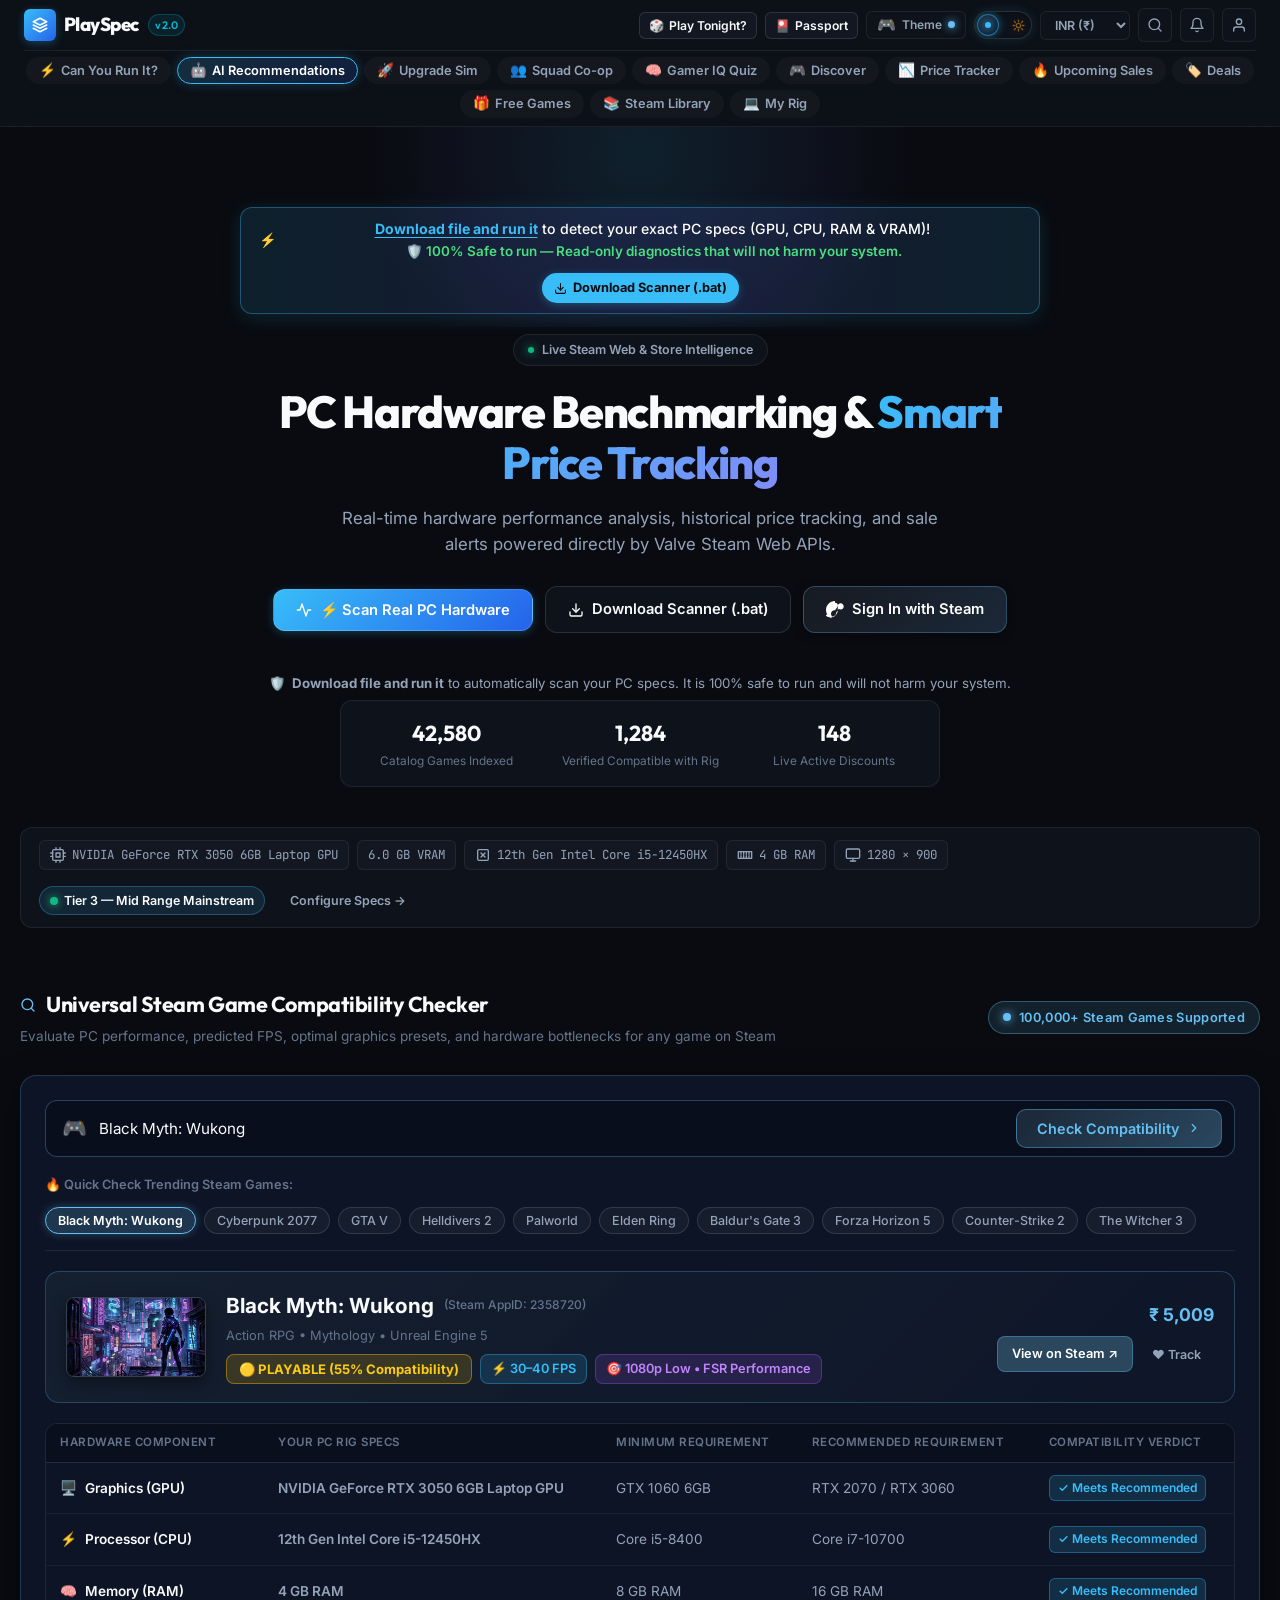
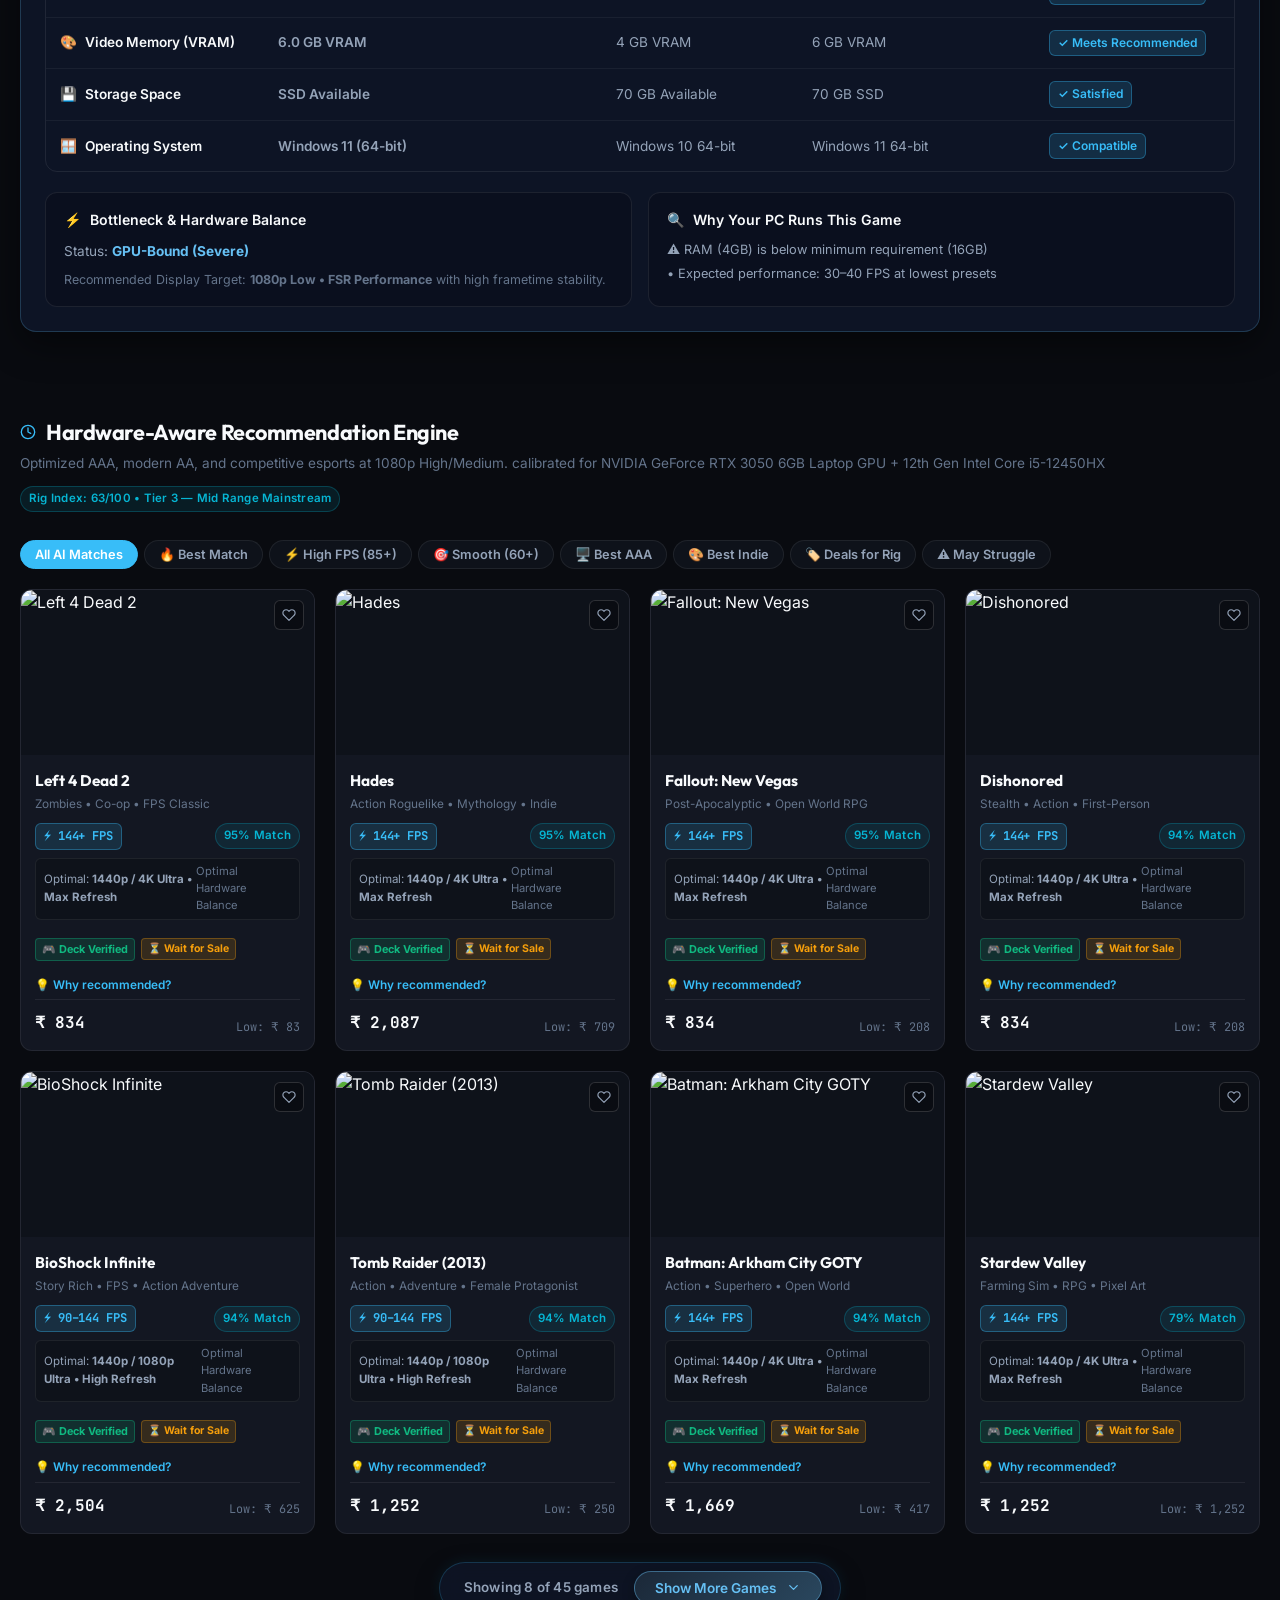
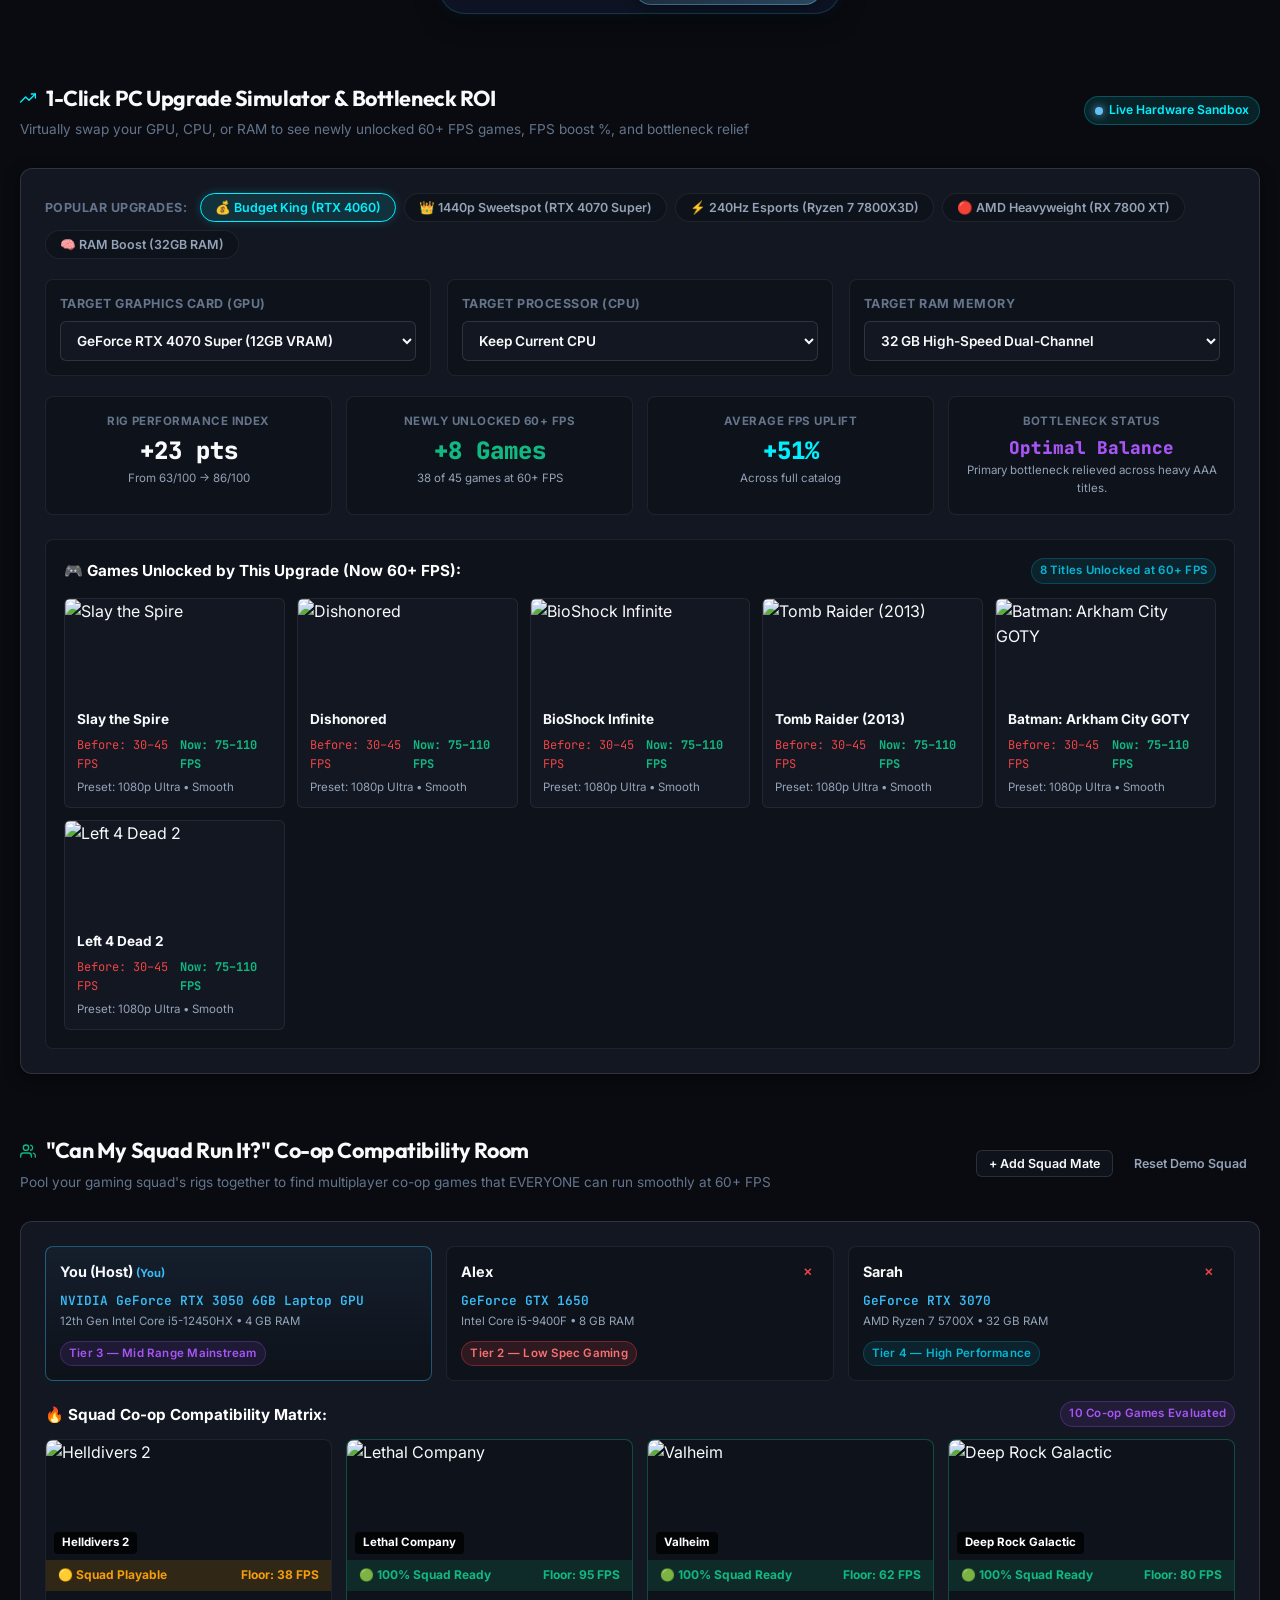
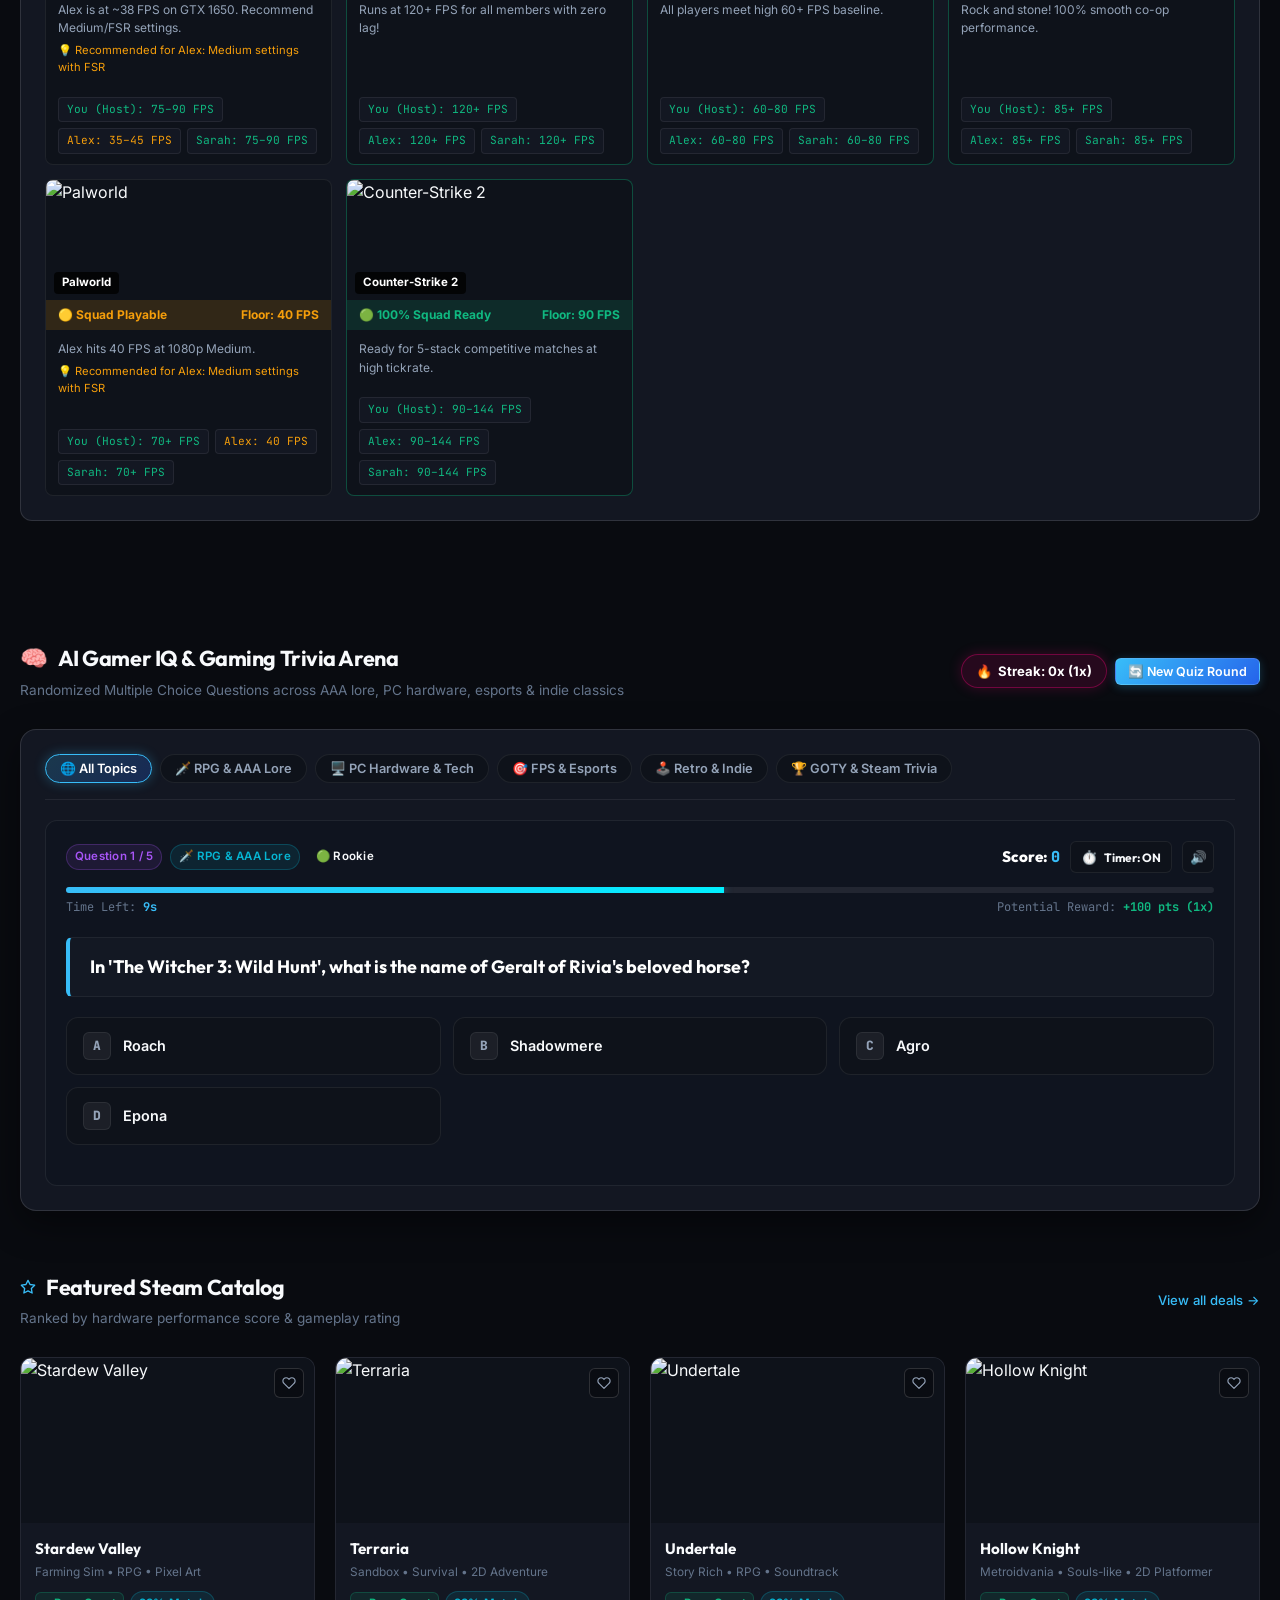
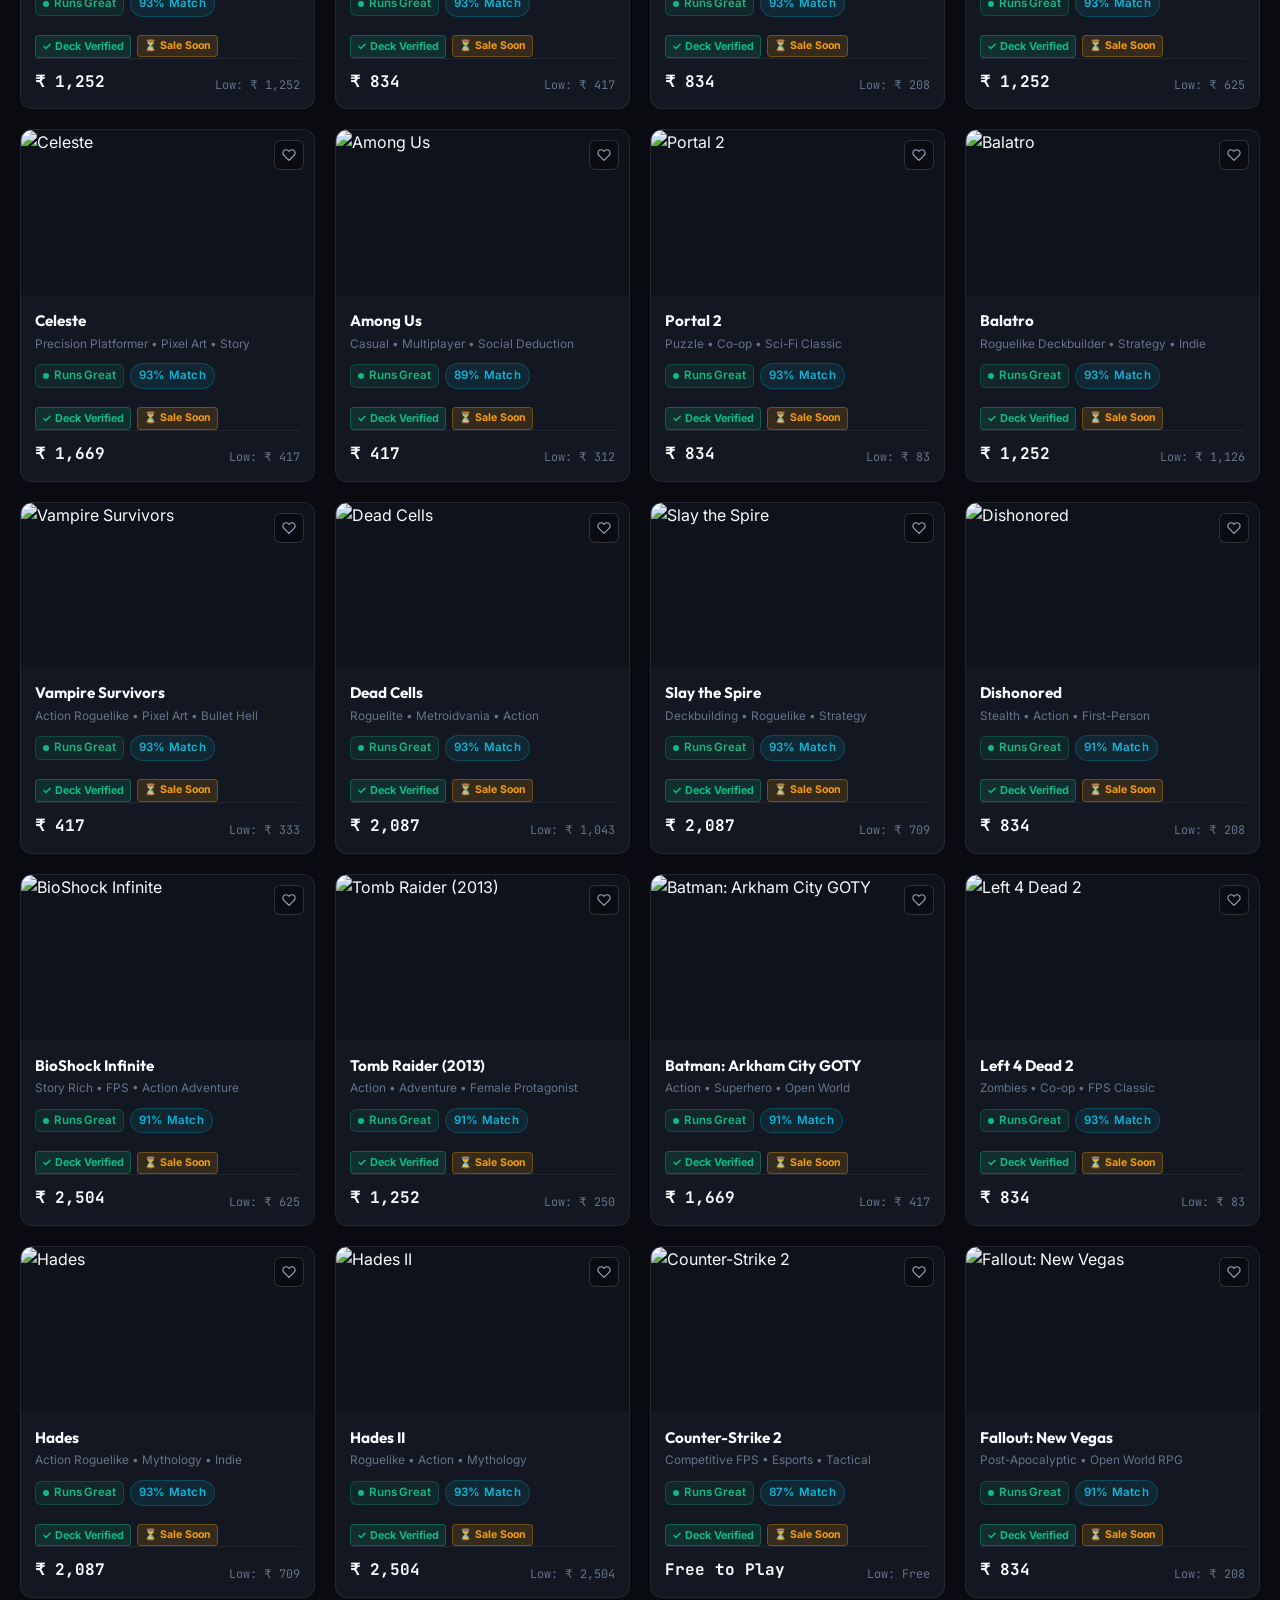
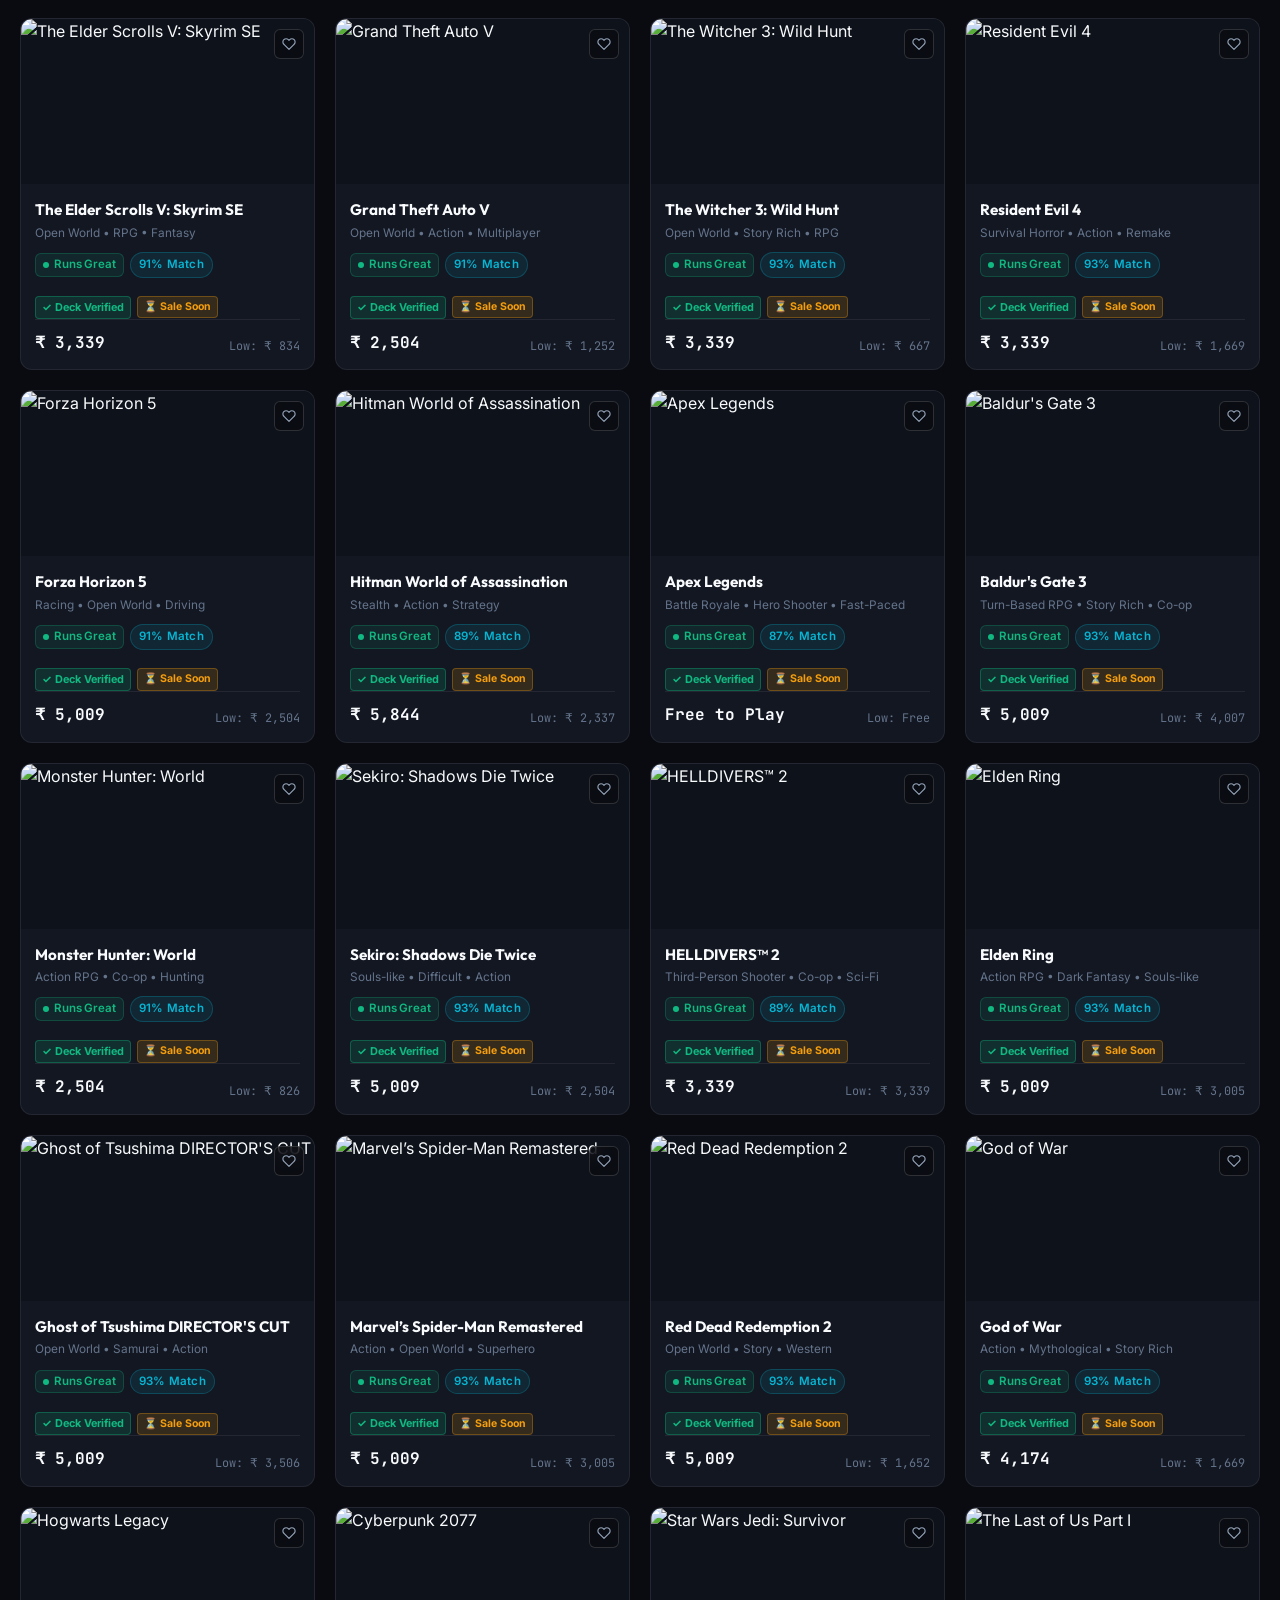
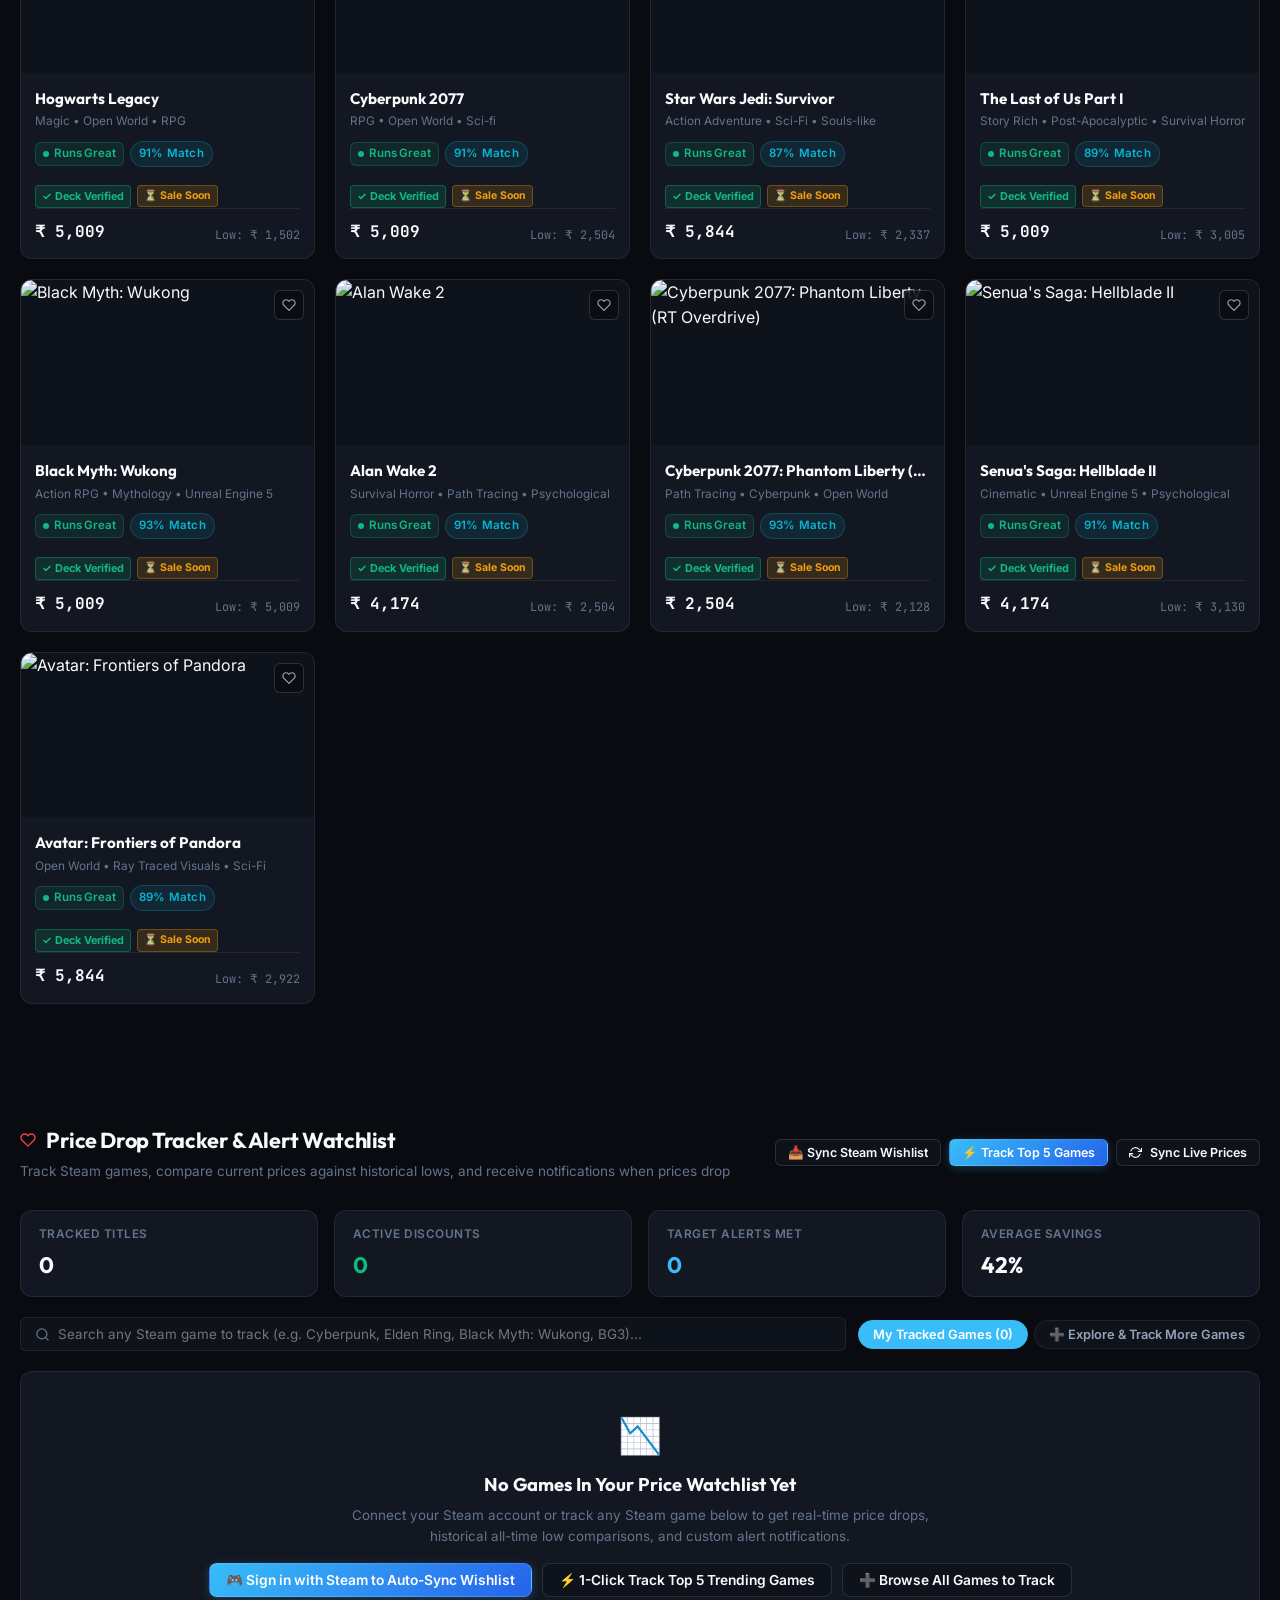
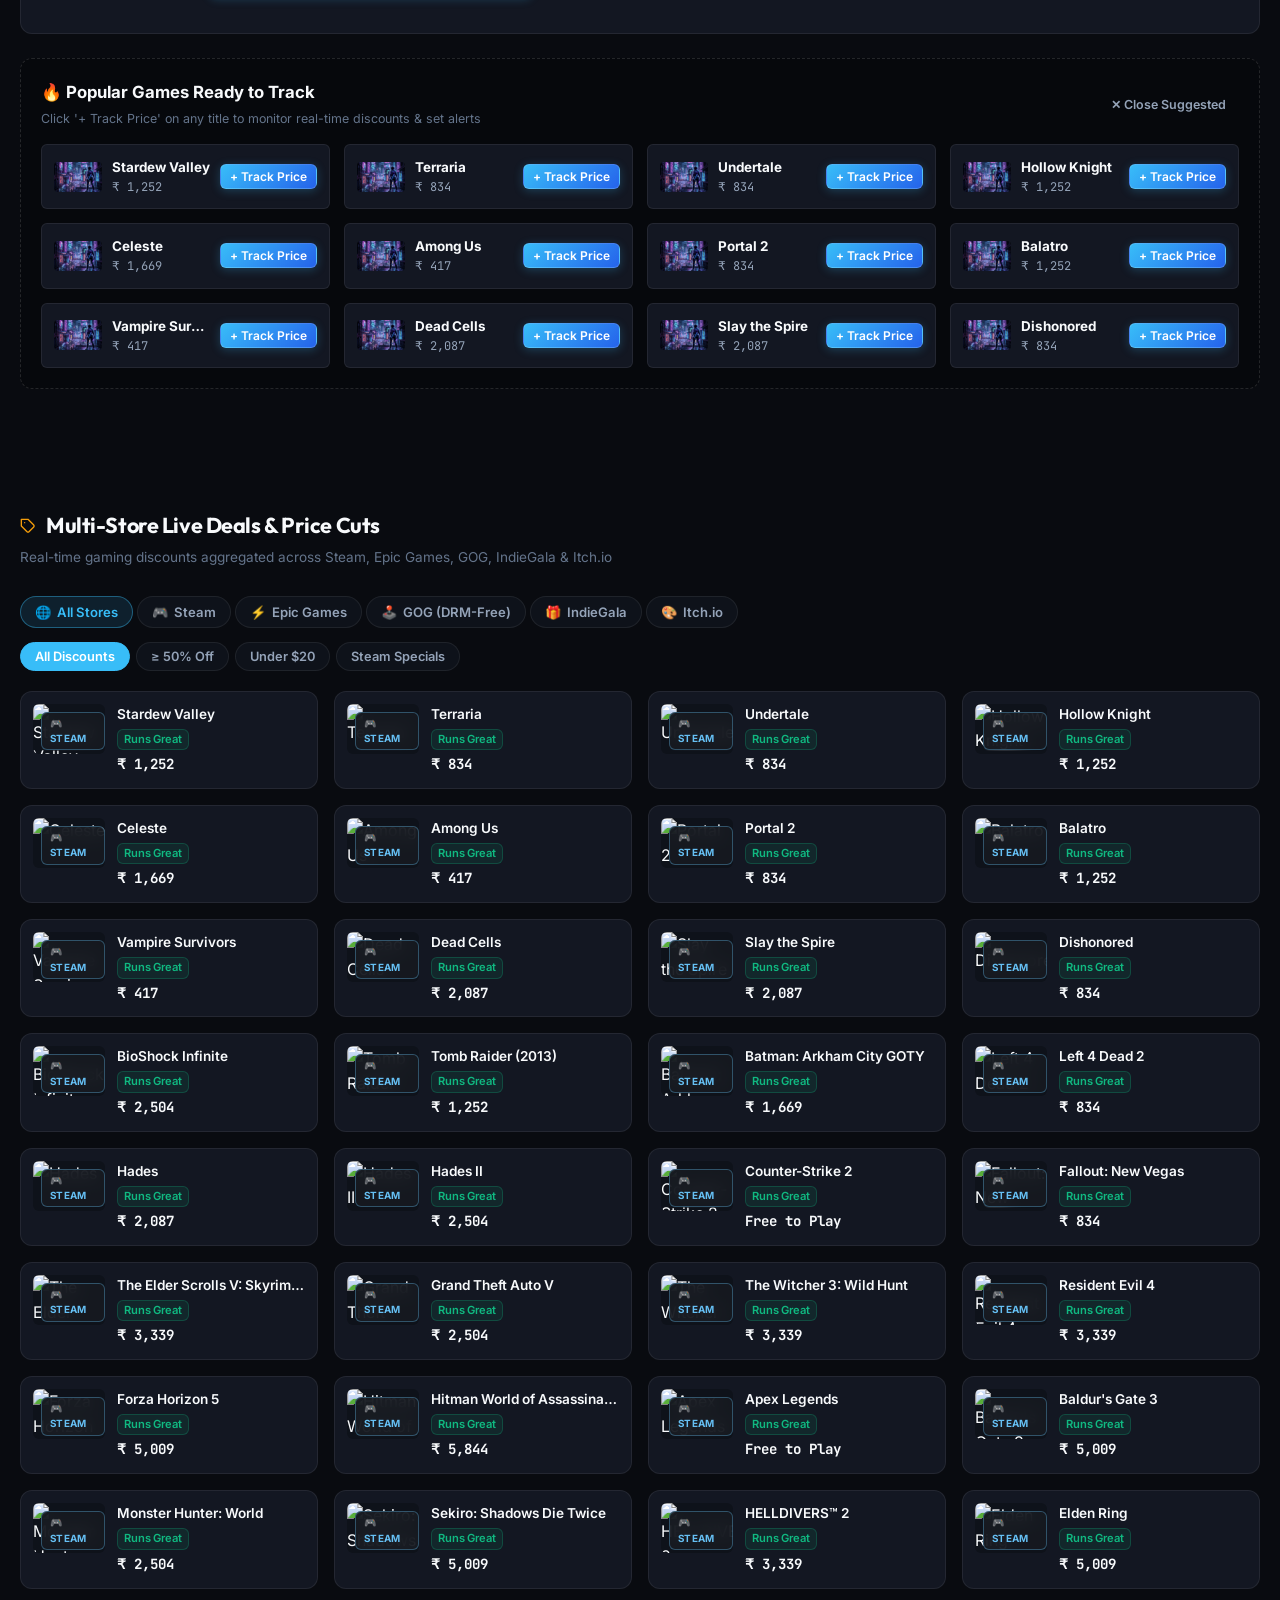
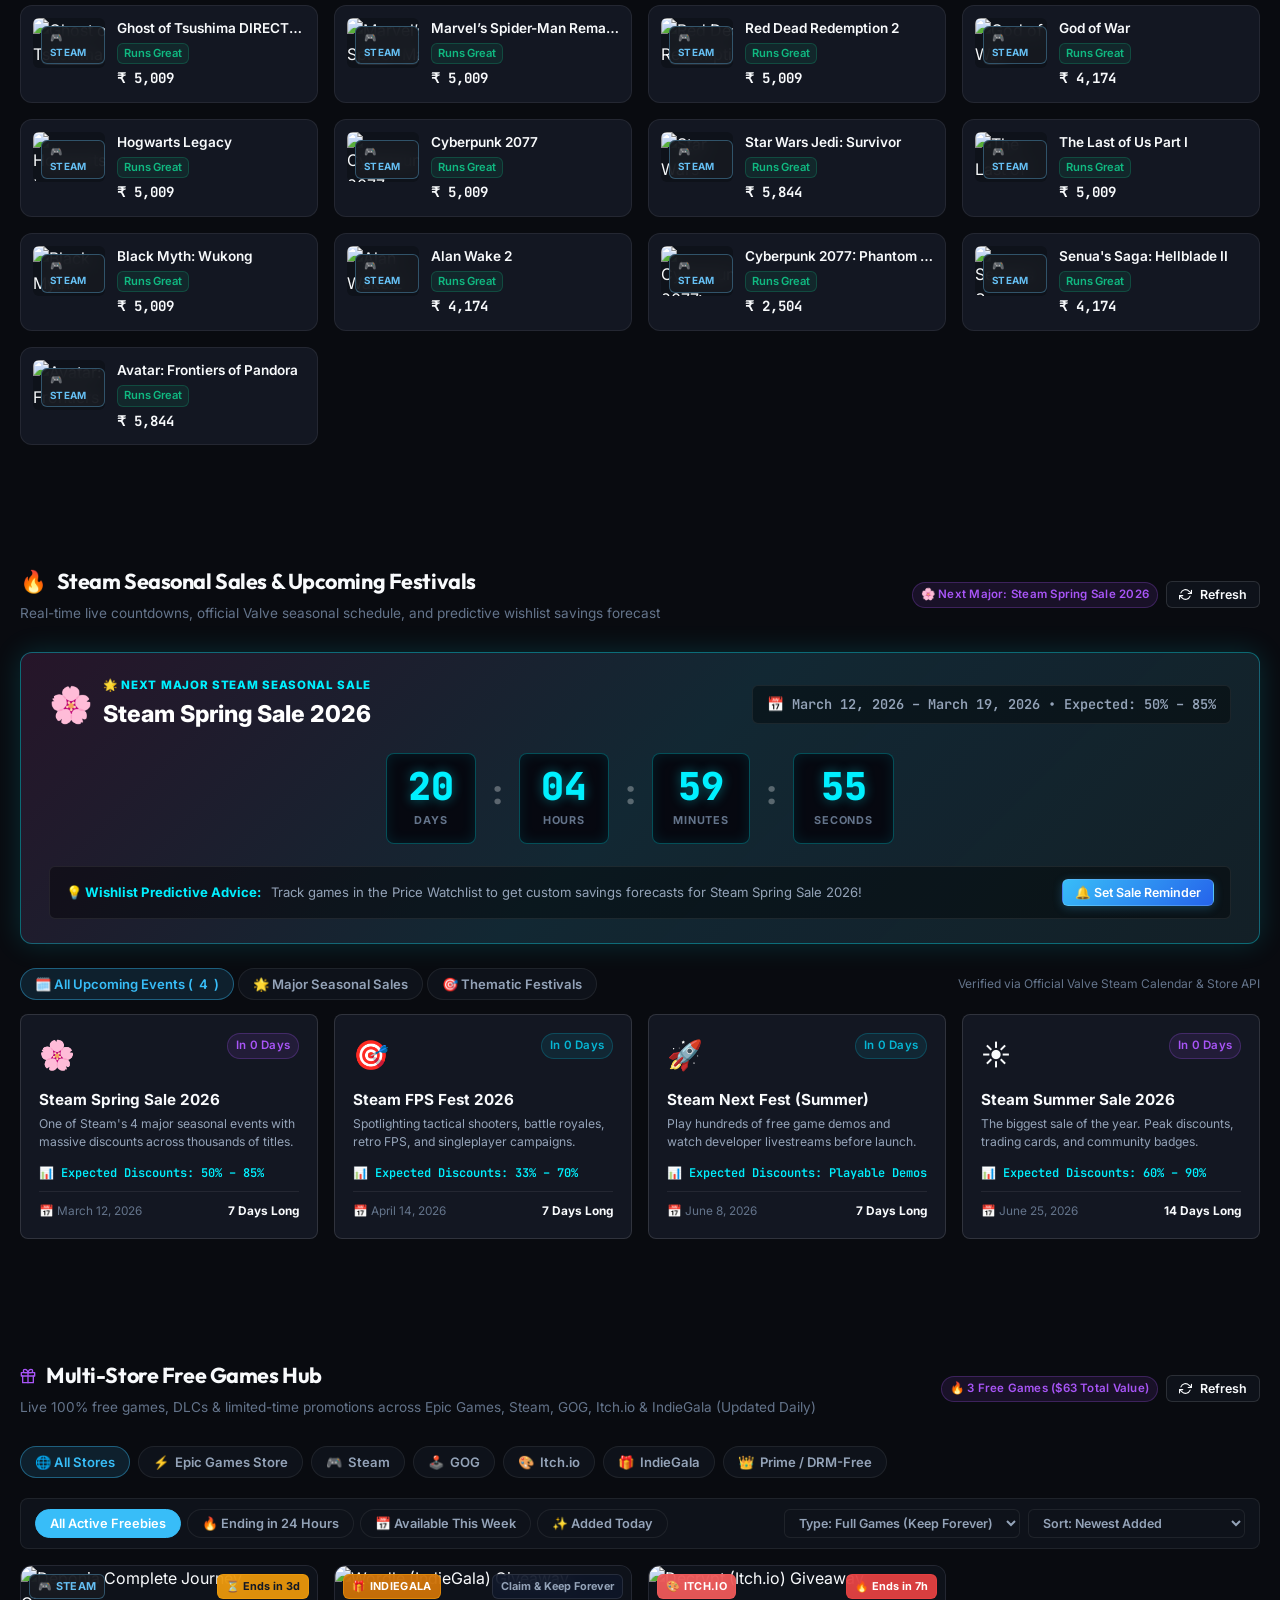
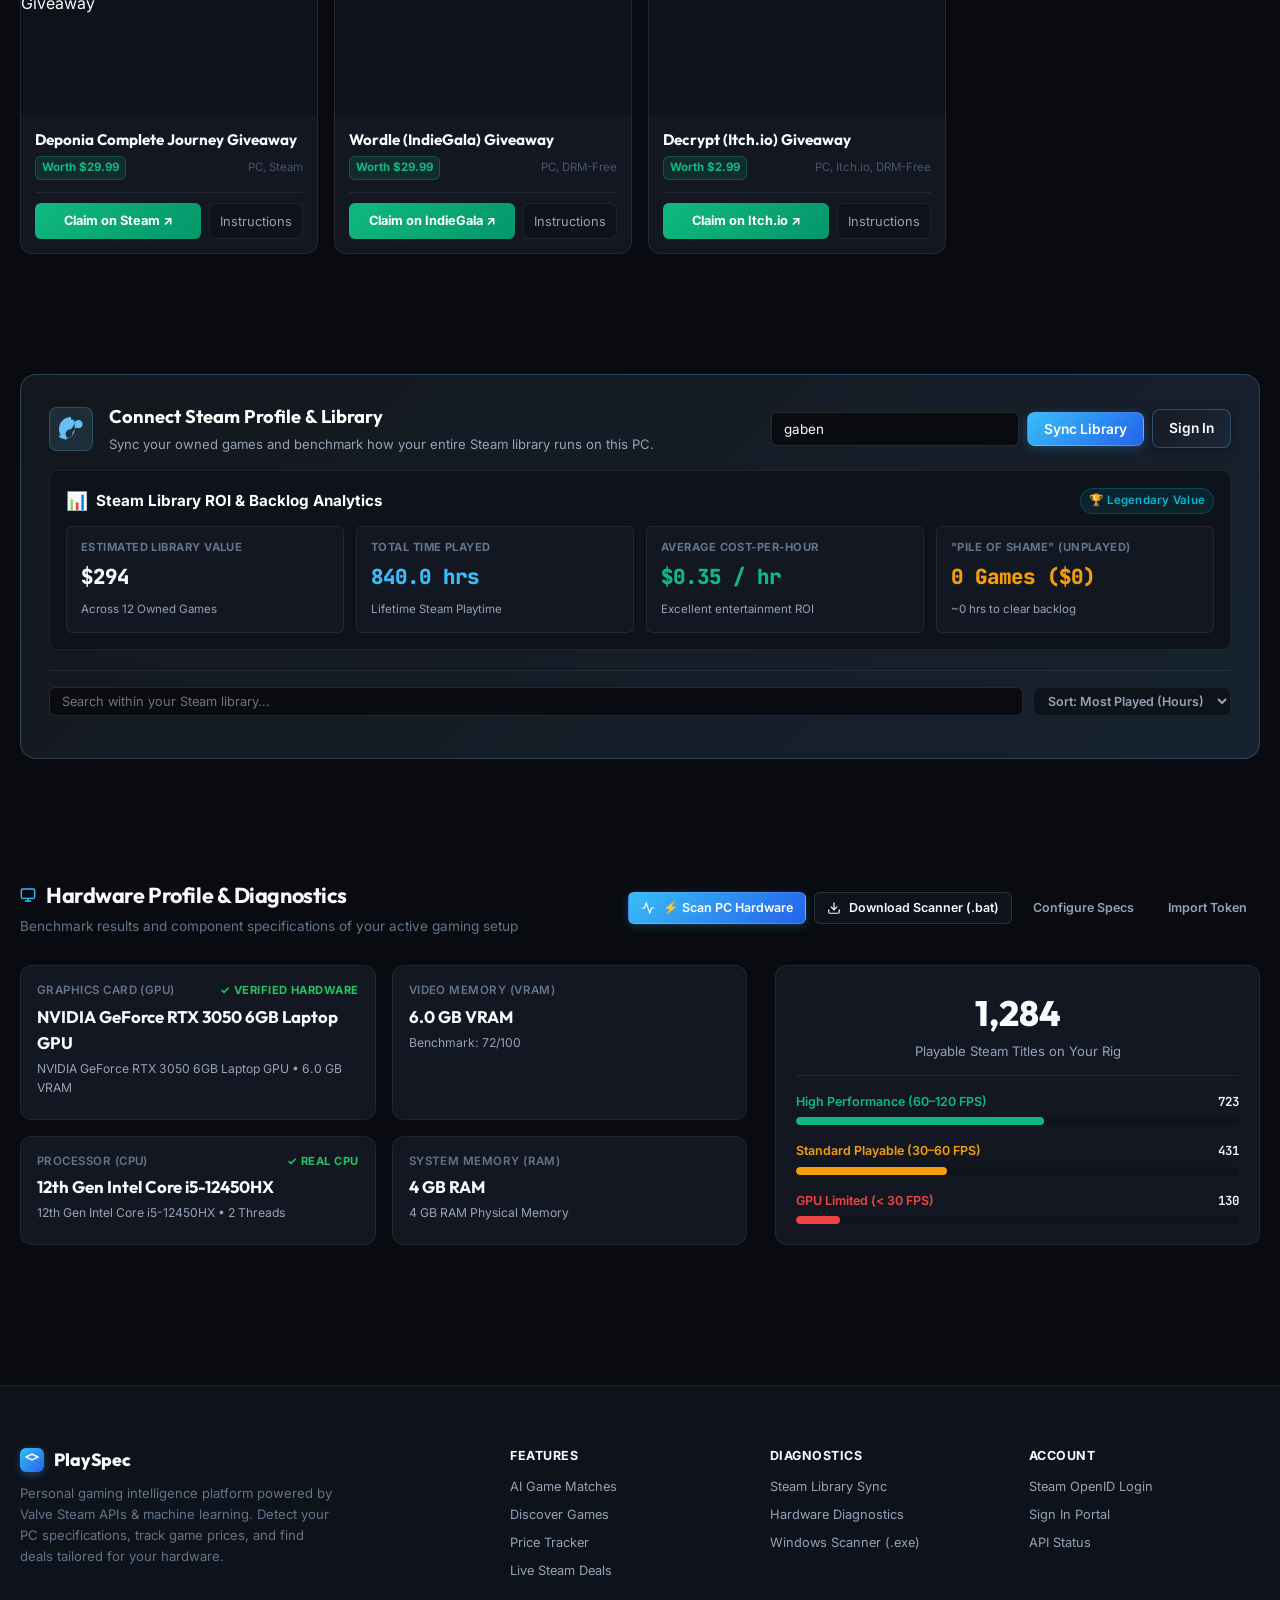
==== index.html @ c691155d "feat: Add Timer ON/OFF (Timed Challenge vs Untimed Zen Mode) toggle to AI Gaming Quiz" ====
<!DOCTYPE html>
<html lang="en">
<head>
  <meta charset="UTF-8" />
  <meta name="viewport" content="width=device-width, initial-scale=1.0" />
  <title>PlaySpec — Gaming Intelligence & Price Tracker</title>
  <meta name="description" content="PlaySpec benchmarks your PC hardware and recommends games you can run using live Steam Web APIs. Track real-time prices, historical lows, and sale alerts." />
  <link rel="stylesheet" href="styles.css" />
  <link rel="icon" href="data:image/svg+xml,<svg xmlns='http://www.w3.org/2000/svg' viewBox='0 0 100 100'><rect width='100' height='100' rx='20' fill='%2338bdf8'/><path d='M25 50h50M50 25v50' stroke='white' stroke-width='12' stroke-linecap='round'/></svg>" />
  <script>
    (function() {
      const savedTheme = localStorage.getItem('playspec_theme') || 'dark';
      document.documentElement.setAttribute('data-theme', savedTheme);

      // Instantly purge any stale 'Generic Graphics' or 'Generic Processor' cached in visitor browser
      try {
        const rawRig = localStorage.getItem('playspec_user_rig');
        if (rawRig && (rawRig.includes('Generic Graphics') || rawRig.includes('Generic Processor') || rawRig.includes('Standard Display Adapter'))) {
          localStorage.removeItem('playspec_user_rig');
        }
      } catch (e) {}
    })();
  </script>
</head>
<body>

  <!-- ═══════════════════════ NAVBAR (2-LINE SPACIOUS LAYOUT) ═══════════════════════ -->
  <nav class="navbar" id="navbar">
    <div class="navbar-inner-two-line">
      <!-- Line 1: Brand on Left • Quick Launch Action Buttons on Right -->
      <div class="navbar-top-row">
        <a href="#" class="navbar-brand">
          <div class="navbar-logo-glyph">
            <svg class="svg-icon" viewBox="0 0 24 24" fill="none" stroke="currentColor" stroke-width="2.5" stroke-linecap="round" stroke-linejoin="round">
              <polygon points="12 2 2 7 12 12 22 7 12 2"></polygon>
              <polyline points="2 17 12 22 22 17"></polyline>
              <polyline points="2 12 12 17 22 12"></polyline>
            </svg>
          </div>
          <span>PlaySpec</span>
          <span class="badge badge-cyan" style="font-size:0.68rem;padding:2px 6px;margin-left:2px">v2.0</span>
        </a>

        <div class="navbar-actions">
          <!-- Quick Play Tonight Modal Launcher -->
          <button class="btn-nav-play-tonight" onclick="openPlayTonightModal()" title="What Should I Play Tonight? Backlog Roulette & Mood Wizard">
            <span>🎲</span>
            <span>Play Tonight?</span>
          </button>

          <!-- Gamer Rig Passport Trigger -->
          <button class="btn-nav-passport" onclick="openGamerPassportModal()" title="Holographic Gamer Rig Passport (PNG Card Generator)">
            <span>🎴</span>
            <span>Passport</span>
          </button>

          <!-- Gaming Theme Studio Trigger & Dropdown -->
          <div class="gaming-theme-dropdown-wrap">
            <button class="btn-gaming-theme-trigger" id="gamingThemeTriggerBtn" onclick="toggleGamingThemeMenu(event)" title="Gaming Theme Studio (Cyberpunk, ROG Red, Razer Matrix, Synthwave)">
              <span class="gaming-theme-icon">🎮</span>
              <span style="font-size:0.75rem">Theme</span>
              <span class="gaming-theme-dot" id="gamingThemeActiveDot"></span>
            </button>

          <!-- Floating Theme Studio Dropdown -->
          <div class="gaming-theme-panel" id="gamingThemePanel">
            <div class="gaming-theme-panel-header">
              <div class="gaming-theme-panel-title">
                <span>🎮</span>
                <span>Gaming Theme Studio</span>
              </div>
              <span class="gaming-theme-panel-subtitle">Select visual aesthetic preset</span>
            </div>
            <div class="gaming-theme-grid">
              <!-- Steam Dark -->
              <button class="gaming-theme-card active" data-theme-val="dark" onclick="selectGamingTheme('dark')">
                <div class="theme-card-header">
                  <span class="theme-name">Steam Dark (Classic)</span>
                  <span class="theme-active-indicator">✓ Active</span>
                </div>
                <div class="theme-swatches">
                  <span class="swatch" style="background:#66c0f4"></span>
                  <span class="swatch" style="background:#1b2838"></span>
                  <span class="swatch" style="background:#090b10"></span>
                </div>
                <span class="theme-desc">Valve Iconic Cyan & Obsidian Navy</span>
              </button>

              <!-- Cyberpunk Neon -->
              <button class="gaming-theme-card" data-theme-val="cyberpunk" onclick="selectGamingTheme('cyberpunk')">
                <div class="theme-card-header">
                  <span class="theme-name">Cyberpunk 2077</span>
                  <span class="theme-active-indicator">✓ Active</span>
                </div>
                <div class="theme-swatches">
                  <span class="swatch" style="background:#00f0ff"></span>
                  <span class="swatch" style="background:#ff007f"></span>
                  <span class="swatch" style="background:#06070d"></span>
                </div>
                <span class="theme-desc">Electric Cyan & Neon Magenta</span>
              </button>

              <!-- ROG Crimson -->
              <button class="gaming-theme-card" data-theme-val="rog" onclick="selectGamingTheme('rog')">
                <div class="theme-card-header">
                  <span class="theme-name">ROG Crimson Red</span>
                  <span class="theme-active-indicator">✓ Active</span>
                </div>
                <div class="theme-swatches">
                  <span class="swatch" style="background:#ff1e42"></span>
                  <span class="swatch" style="background:#ff4757"></span>
                  <span class="swatch" style="background:#090a0d"></span>
                </div>
                <span class="theme-desc">Republic of Gamers Red & Carbon</span>
              </button>

              <!-- Razer Matrix -->
              <button class="gaming-theme-card" data-theme-val="matrix" onclick="selectGamingTheme('matrix')">
                <div class="theme-card-header">
                  <span class="theme-name">Matrix Emerald</span>
                  <span class="theme-active-indicator">✓ Active</span>
                </div>
                <div class="theme-swatches">
                  <span class="swatch" style="background:#00ff66"></span>
                  <span class="swatch" style="background:#10b981"></span>
                  <span class="swatch" style="background:#040805"></span>
                </div>
                <span class="theme-desc">Razer Poison Green & Matrix Dark</span>
              </button>

              <!-- Chroma Synthwave -->
              <button class="gaming-theme-card" data-theme-val="synthwave" onclick="selectGamingTheme('synthwave')">
                <div class="theme-card-header">
                  <span class="theme-name">Chroma Synthwave</span>
                  <span class="theme-active-indicator">✓ Active</span>
                </div>
                <div class="theme-swatches">
                  <span class="swatch" style="background:#c084fc"></span>
                  <span class="swatch" style="background:#ec4899"></span>
                  <span class="swatch" style="background:#0a0614"></span>
                </div>
                <span class="theme-desc">Arcade Violet & Sunset Pink</span>
              </button>

              <!-- Stealth OLED -->
              <button class="gaming-theme-card" data-theme-val="stealth" onclick="selectGamingTheme('stealth')">
                <div class="theme-card-header">
                  <span class="theme-name">Stealth OLED</span>
                  <span class="theme-active-indicator">✓ Active</span>
                </div>
                <div class="theme-swatches">
                  <span class="swatch" style="background:#38bdf8"></span>
                  <span class="swatch" style="background:#282828"></span>
                  <span class="swatch" style="background:#000000"></span>
                </div>
                <span class="theme-desc">Pitch Black & Tactical Ice Blue</span>
              </button>

              <!-- Titanium Light -->
              <button class="gaming-theme-card" data-theme-val="light" onclick="selectGamingTheme('light')">
                <div class="theme-card-header">
                  <span class="theme-name">Titanium Light</span>
                  <span class="theme-active-indicator">✓ Active</span>
                </div>
                <div class="theme-swatches">
                  <span class="swatch" style="background:#0284c7"></span>
                  <span class="swatch" style="background:#cbd5e1"></span>
                  <span class="swatch" style="background:#f0f4f9"></span>
                </div>
                <span class="theme-desc">High Contrast Platinum Daylight</span>
              </button>
            </div>
          </div>
        </div>

        <!-- Gamer Theme Toggle Switch -->
        <button class="theme-toggle-btn" id="themeToggleBtn" role="switch" aria-checked="false" aria-label="Toggle Dark / Light Theme" title="Toggle Light / Dark Gamer Theme">
          <div class="theme-toggle-track">
            <span class="theme-icon moon-icon" title="Dark Mode (Cyber Ops)">
              <svg viewBox="0 0 24 24" width="13" height="13" fill="currentColor">
                <path d="M21 12.79A9 9 0 1 1 11.21 3 7 7 0 0 0 21 12.79z"></path>
              </svg>
            </span>
            <span class="theme-icon sun-icon" title="Light Mode (Solar Matrix)">
              <svg viewBox="0 0 24 24" width="13" height="13" fill="none" stroke="currentColor" stroke-width="2.5" stroke-linecap="round" stroke-linejoin="round">
                <circle cx="12" cy="12" r="4"></circle>
                <line x1="12" y1="2" x2="12" y2="5"></line>
                <line x1="12" y1="19" x2="12" y2="22"></line>
                <line x1="4.22" y1="4.22" x2="6.34" y2="6.34"></line>
                <line x1="17.66" y1="17.66" x2="19.78" y2="19.78"></line>
                <line x1="2" y1="12" x2="5" y2="12"></line>
                <line x1="19" y1="12" x2="22" y2="12"></line>
                <line x1="4.22" y1="19.78" x2="6.34" y2="17.66"></line>
                <line x1="17.66" y1="6.34" x2="19.78" y2="4.22"></line>
              </svg>
            </span>
            <div class="theme-toggle-thumb">
              <span class="thumb-glow"></span>
            </div>
          </div>
        </button>

        <!-- Currency Selector -->
        <select class="currency-select" id="currencySelect" aria-label="Select Currency">
          <option value="USD" selected>USD ($)</option>
          <option value="EUR">EUR (€)</option>
          <option value="GBP">GBP (£)</option>
          <option value="INR">INR (₹)</option>
          <option value="JPY">JPY (¥)</option>
          <option value="CAD">CAD ($)</option>
          <option value="AUD">AUD ($)</option>
          <option value="VND">VND (₫)</option>
        </select>

        <!-- Search Trigger (Ctrl+K) -->
        <button class="nav-icon-btn" id="searchBtn" title="Search (Ctrl+K)" aria-label="Search">
          <svg class="svg-icon svg-stroke" viewBox="0 0 24 24">
            <circle cx="11" cy="11" r="8"></circle>
            <line x1="21" y1="21" x2="16.65" y2="16.65"></line>
          </svg>
        </button>

        <!-- Notification Bell -->
        <div style="position:relative">
          <button class="nav-icon-btn" id="notifBtn" onclick="toggleNotificationsDropdown(event)" aria-label="Notifications" title="Notifications">
            <svg class="svg-icon svg-stroke" viewBox="0 0 24 24">
              <path d="M18 8A6 6 0 0 0 6 8c0 7-3 9-3 9h18s-3-2-3-9"></path>
              <path d="M13.73 21a2 2 0 0 1-3.46 0"></path>
            </svg>
            <span class="notif-badge" id="notifBadge" style="display:none">0</span>
          </button>
          
          <!-- Notifications Dropdown -->
          <div class="notifications-dropdown" id="notifDropdown">
            <div class="notifications-header">
              <span>🔔 Notifications</span>
              <button class="btn btn-ghost btn-sm" onclick="markAllNotificationsRead()">Mark all read</button>
            </div>
            <div id="notificationsContainer">
              <div class="notification-item">
                <div>
                  <div class="notification-text">Steam Store live price tracking active</div>
                  <div class="notification-time">Just now</div>
                </div>
              </div>
            </div>
          </div>
        </div>

        <!-- Steam / User Profile -->
        <div style="position:relative">
          <div class="nav-avatar" id="profileBtn" onclick="toggleProfileDropdown(event)" role="button" tabindex="0" title="Account">
            <svg class="svg-icon svg-stroke" viewBox="0 0 24 24" style="width:16px;height:16px">
              <path d="M20 21v-2a4 4 0 0 0-4-4H8a4 4 0 0 0-4 4v2"></path>
              <circle cx="12" cy="7" r="4"></circle>
            </svg>
          </div>
          <div class="profile-dropdown" id="profileDropdown">
            <div id="profileDropdownGuest">
              <a href="/login.html" class="profile-dropdown-item">
                <svg class="svg-icon" viewBox="0 0 24 24" style="width:14px;height:14px"><path d="M15 3h4a2 2 0 0 1 2 2v14a2 2 0 0 1-2 2h-4M10 17l5-5-5-5M15 12H3" fill="none" stroke="currentColor" stroke-width="2"/></svg>
                Sign In / Register
              </a>
              <div class="profile-dropdown-item" onclick="window.location.href='/api/auth/steam/login'">
                <svg class="svg-icon" viewBox="0 0 512 512" style="width:14px;height:14px" fill="currentColor">
                  <path d="M255.9 0C114.6 0 0 114.6 0 256c0 102.7 60 191.1 147 232.8l20-56.1c-15.7-18.4-25.2-42-25.2-67.7 0-56.8 46.1-102.9 102.9-102.9 4.3 0 8.5 .3 12.6 .8l71.4-102.4c0-2.3-.2-4.5-.2-6.8 0-48.4 39.2-87.6 87.6-87.6 48.4 0 87.6 39.2 87.6 87.6c-20 0-38.3-6.7-52.9-18l-72.2 103.5c.3 3.6 .4 7.2 .4 10.9 0 56.8-46.1 102.9-102.9 102.9-46.7 0-86-31.2-99.3-73.6l-111 31.9c37 42.1 91 68.6 150.8 68.6 113.3 0 205.1-91.8 205.1-205.1S369.2 51 255.9 51V0z"/>
                </svg>
                Steam Sign In
              </div>
            </div>
            <div id="profileDropdownUser" style="display:none">
              <div style="padding:8px 10px;font-size:0.78rem;font-weight:700;color:var(--text-primary);border-bottom:1px solid var(--border-subtle);margin-bottom:4px" id="profileDropdownUsername">
                Gamer
              </div>
              <div class="profile-dropdown-item" onclick="openHistoryModal()">
                <svg class="svg-icon" viewBox="0 0 24 24" style="width:14px;height:14px" fill="none" stroke="currentColor" stroke-width="2"><polygon points="6 3 20 12 6 21 6 3"></polygon></svg>
                My Gaming History
              </div>
              <div class="profile-dropdown-item" onclick="logoutUser()">
                <svg class="svg-icon" viewBox="0 0 24 24" style="width:14px;height:14px" fill="none" stroke="currentColor" stroke-width="2"><path d="M9 21H5a2 2 0 0 1-2-2V5a2 2 0 0 1 2-2h4M16 17l5-5-5-5M21 12H9"/></svg>
                Sign Out
              </div>
            </div>
            <div class="profile-dropdown-divider"></div>
            <div class="profile-dropdown-item" onclick="document.getElementById('pc-profile').scrollIntoView({behavior:'smooth'})">Hardware Profile</div>
          </div>
        </div>
      </div>
    </div>

    <!-- Line 2: Centered, Spacious Navigation Links Bar -->
    <div class="navbar-bottom-row">
      <ul class="navbar-nav-centered">
        <li><a href="#steam-compatibility" class="nav-link" data-nav="steam-compatibility"><span class="nav-item-icon">⚡</span> Can You Run It?</a></li>
        <li><a href="#ml-recommendations" class="nav-link active" data-nav="ml-recommendations"><span class="nav-item-icon">🤖</span> AI Recommendations</a></li>
        <li><a href="#upgrade-simulator" class="nav-link" data-nav="upgrade-simulator"><span class="nav-item-icon">🚀</span> Upgrade Sim</a></li>
        <li><a href="#squad-room" class="nav-link" data-nav="squad-room"><span class="nav-item-icon">👥</span> Squad Co-op</a></li>
        <li><a href="#gamer-quiz" class="nav-link" data-nav="gamer-quiz"><span class="nav-item-icon">🧠</span> Gamer IQ Quiz</a></li>
        <li><a href="#dashboard" class="nav-link" data-nav="dashboard"><span class="nav-item-icon">🎮</span> Discover</a></li>
        <li><a href="#price-tracker" class="nav-link" data-nav="price-tracker"><span class="nav-item-icon">📉</span> Price Tracker</a></li>
        <li><a href="#upcoming-sales" class="nav-link" data-nav="upcoming-sales"><span class="nav-item-icon">🔥</span> Upcoming Sales</a></li>
        <li><a href="#deals" class="nav-link" data-nav="deals"><span class="nav-item-icon">🏷️</span> Deals</a></li>
        <li><a href="#free-games" class="nav-link" data-nav="free-games"><span class="nav-item-icon">🎁</span> Free Games</a></li>
        <li><a href="#steam-section" class="nav-link" data-nav="steam-section"><span class="nav-item-icon">📚</span> Steam Library</a></li>
        <li><a href="#pc-profile" class="nav-link" data-nav="pc-profile"><span class="nav-item-icon">💻</span> My Rig</a></li>
      </ul>
    </div>
  </div>
</nav>

  <!-- ═══════════════════════ SEARCH OVERLAY ═══════════════════════ -->
  <div class="search-overlay" id="searchOverlay">
    <div class="search-container">
      <div class="search-input-wrapper">
        <svg class="svg-icon svg-stroke" viewBox="0 0 24 24" style="color:var(--text-muted)">
          <circle cx="11" cy="11" r="8"></circle>
          <line x1="21" y1="21" x2="16.65" y2="16.65"></line>
        </svg>
        <input type="text" class="search-input" id="searchInput" placeholder="Search games by title, Steam AppID, or tag..." autocomplete="off" />
        <span style="font-size:0.7rem;color:var(--text-dim);border:1px solid var(--border-subtle);padding:2px 6px;border-radius:4px;font-family:var(--font-mono)">ESC</span>
      </div>
      <div class="search-results" id="searchResults"></div>
    </div>
  </div>

  <!-- ═══════════════════════ HERO SECTION ═══════════════════════ -->
  <section class="hero" id="hero">
    <div class="hero-glow"></div>
    <div class="container">
      <div class="hero-content">
        <!-- Top Notice Banner -->
        <div class="scanner-top-banner">
          <span class="banner-text">
            <span>⚡</span>
            <span><strong>Download file and run it</strong> to detect your exact PC specs (GPU, CPU, RAM & VRAM)! <span style="display:inline-flex;align-items:center;gap:4px;color:#4ade80;font-weight:600;font-size:0.84rem;margin-left:4px">🛡️ 100% Safe to run — Read-only diagnostics that will not harm your system.</span></span>
          </span>
          <a href="downloads/PlaySpec-QuickScan.bat" download class="btn-banner-download">
            <svg class="svg-icon svg-stroke" viewBox="0 0 24 24" style="width:13px;height:13px"><path d="M21 15v4a2 2 0 0 1-2 2H5a2 2 0 0 1-2-2v-4"></path><polyline points="7 10 12 15 17 10"></polyline><line x1="12" y1="15" x2="12" y2="3"></line></svg>
            Download Scanner (.bat)
          </a>
        </div>

        <div class="hero-tag">
          <span class="hero-tag-ping"></span>
          <span>Live Steam Web & Store Intelligence</span>
        </div>

        <h1 class="hero-title">
          PC Hardware Benchmarking & <span>Smart Price Tracking</span>
        </h1>
        
        <p class="hero-subtitle">
          Real-time hardware performance analysis, historical price tracking, and sale alerts powered directly by Valve Steam Web APIs.
        </p>

        <div class="hero-actions">
          <button class="btn btn-primary btn-lg" onclick="runRealHardwareScan()">
            <svg class="svg-icon svg-stroke" viewBox="0 0 24 24">
              <path d="M22 12h-4l-3 9L9 3l-3 9H2"></path>
            </svg>
            ⚡ Scan Real PC Hardware
          </button>
          
          <a href="downloads/PlaySpec-QuickScan.bat" download class="btn btn-secondary btn-lg" title="1-Click Safe System Scanner">
            <svg class="svg-icon svg-stroke" viewBox="0 0 24 24">
              <path d="M21 15v4a2 2 0 0 1-2 2H5a2 2 0 0 1-2-2v-4"></path>
              <polyline points="7 10 12 15 17 10"></polyline>
              <line x1="12" y1="15" x2="12" y2="3"></line>
            </svg>
            Download Scanner (.bat)
          </a>

          <a href="/api/auth/steam/login" class="btn btn-steam btn-lg">
            <svg class="svg-icon" viewBox="0 0 512 512" fill="currentColor" style="width:18px;height:18px">
              <path d="M255.9 0C114.6 0 0 114.6 0 256c0 102.7 60 191.1 147 232.8l20-56.1c-15.7-18.4-25.2-42-25.2-67.7 0-56.8 46.1-102.9 102.9-102.9 4.3 0 8.5 .3 12.6 .8l71.4-102.4c0-2.3-.2-4.5-.2-6.8 0-48.4 39.2-87.6 87.6-87.6 48.4 0 87.6 39.2 87.6 87.6s-39.2 87.6-87.6 87.6c-20 0-38.3-6.7-52.9-18l-72.2 103.5c.3 3.6 .4 7.2 .4 10.9 0 56.8-46.1 102.9-102.9 102.9-46.7 0-86-31.2-99.3-73.6l-111 31.9c37 42.1 91 68.6 150.8 68.6 113.3 0 205.1-91.8 205.1-205.1S369.2 51 255.9 51V0z"/>
            </svg>
            Sign In with Steam
          </a>
        </div>

        <div style="margin-top:10px;margin-bottom:6px;font-size:0.83rem;color:var(--text-secondary);display:flex;align-items:center;justify-content:center;gap:6px;flex-wrap:wrap;text-align:center">
          <span style="color:#4ade80">🛡️</span>
          <span><strong>Download file and run it</strong> to automatically scan your PC specs. It is 100% safe to run and will not harm your system.</span>
        </div>

        <div class="hero-stats">
          <div class="hero-stat-item">
            <div class="hero-stat-value" data-count="42580">0</div>
            <div class="hero-stat-label">Catalog Games Indexed</div>
          </div>
          <div class="hero-stat-item">
            <div class="hero-stat-value" id="heroCompatCount" data-count="1284">0</div>
            <div class="hero-stat-label">Verified Compatible with Rig</div>
          </div>
          <div class="hero-stat-item">
            <div class="hero-stat-value" data-count="148">0</div>
            <div class="hero-stat-label">Live Active Discounts</div>
          </div>
        </div>
      </div>
    </div>
  </section>

  <!-- ═══════════════════════ MAIN CONTENT ═══════════════════════ -->
  <main>

    <!-- ── Active Rig Hardware Specs Bar ── -->
    <section class="section" style="padding-top:0" id="dashboard">
      <div class="container">
        <div class="pc-specs-bar">
          <div class="pc-specs-list" id="headerSpecsList">
            <div class="pc-spec-chip">GPU: Detecting...</div>
            <div class="pc-spec-chip">VRAM: Detecting...</div>
            <div class="pc-spec-chip">CPU: Detecting...</div>
            <div class="pc-spec-chip">RAM: Detecting...</div>
            <div class="pc-spec-chip">Display: 1920 × 1080</div>
          </div>
          <div class="pc-status">
            <div class="pc-status-badge" id="headerTierBadge">
              <span class="pulse"></span>
              <span id="headerTierLabel">Detecting Rig Tier...</span>
            </div>
            <button class="btn btn-sm btn-ghost" onclick="openEditRigModal()">Configure Specs →</button>
          </div>
        </div>
      </div>
    </section>

    <!-- ── UNIVERSAL STEAM COMPATIBILITY CHECKER (CAN YOU RUN IT?) ── -->
    <section class="section steam-compat-section" id="steam-compatibility">
      <div class="container">
        <div class="section-header">
          <div class="section-title-wrap">
            <h2 class="section-title">
              <svg class="svg-icon svg-stroke" viewBox="0 0 24 24" style="color:#66c0f4">
                <circle cx="11" cy="11" r="8"></circle>
                <line x1="21" y1="21" x2="16.65" y2="16.65"></line>
              </svg>
              Universal Steam Game Compatibility Checker
            </h2>
            <span class="section-subtitle">Evaluate PC performance, predicted FPS, optimal graphics presets, and hardware bottlenecks for any game on Steam</span>
          </div>
          <div class="steam-compat-badge-pill">
            <span class="pulse-cyan"></span>
            <span>100,000+ Steam Games Supported</span>
          </div>
        </div>

        <div class="steam-compat-card">
          <!-- Search & Input Box -->
          <div class="steam-compat-search-wrap">
            <div class="steam-compat-input-box">
              <span class="steam-compat-input-icon">🎮</span>
              <input 
                type="text" 
                id="steamCompatSearchInput" 
                class="steam-compat-input" 
                placeholder="Search any game on Steam (e.g. Black Myth: Wukong, Cyberpunk 2077, GTA V, or paste Steam URL / AppID)..." 
                autocomplete="off"
              />
              <button class="btn btn-steam-check" id="steamCompatSearchBtn" onclick="triggerSteamCompatCheck()">
                <span>Check Compatibility</span>
                <svg class="svg-icon svg-stroke" viewBox="0 0 24 24" style="width:14px;height:14px"><polyline points="9 18 15 12 9 6"></polyline></svg>
              </button>
            </div>
            <!-- Live Typeahead Suggestions Dropdown -->
            <div class="steam-compat-suggestions" id="steamCompatSuggestions" style="display:none"></div>
          </div>

          <!-- Quick Check Trending Games Chips -->
          <div class="steam-compat-trending-wrap">
            <span class="trending-label">🔥 Quick Check Trending Steam Games:</span>
            <div class="trending-chips-row" id="steamTrendingChips">
              <button class="btn-trending-chip active" onclick="checkSteamGameByAppId(2358720, 'Black Myth: Wukong')">Black Myth: Wukong</button>
              <button class="btn-trending-chip" onclick="checkSteamGameByAppId(1091500, 'Cyberpunk 2077')">Cyberpunk 2077</button>
              <button class="btn-trending-chip" onclick="checkSteamGameByAppId(271590, 'Grand Theft Auto V')">GTA V</button>
              <button class="btn-trending-chip" onclick="checkSteamGameByAppId(553850, 'HELLDIVERS™ 2')">Helldivers 2</button>
              <button class="btn-trending-chip" onclick="checkSteamGameByAppId(1623730, 'Palworld')">Palworld</button>
              <button class="btn-trending-chip" onclick="checkSteamGameByAppId(1245620, 'ELDEN RING')">Elden Ring</button>
              <button class="btn-trending-chip" onclick="checkSteamGameByAppId(1086940, 'Baldur\'s Gate 3')">Baldur's Gate 3</button>
              <button class="btn-trending-chip" onclick="checkSteamGameByAppId(1551360, 'Forza Horizon 5')">Forza Horizon 5</button>
              <button class="btn-trending-chip" onclick="checkSteamGameByAppId(730, 'Counter-Strike 2')">Counter-Strike 2</button>
              <button class="btn-trending-chip" onclick="checkSteamGameByAppId(292030, 'The Witcher 3')">The Witcher 3</button>
            </div>
          </div>

          <!-- Live Result Container -->
          <div class="steam-compat-result-card" id="steamCompatResultCard">
            <!-- Populated dynamically by JS -->
          </div>
        </div>
      </div>
    </section>

    <!-- ── AI / ML SPEC-BASED GAME RECOMMENDATIONS ── -->
    <section class="section" style="padding-top:0" id="ml-recommendations">
      <div class="container">
        <div class="section-header">
          <div class="section-title-wrap">
            <h2 class="section-title">
              <svg class="svg-icon svg-stroke" viewBox="0 0 24 24" style="color:var(--brand-blue)">
                <path d="M12 2a10 10 0 0 1 10 10c0 5.52-4.48 10-10 10S2 17.52 2 12 6.48 2 12 2z"></path>
                <path d="M12 6v6l4 2"></path>
              </svg>
              Hardware-Aware Recommendation Engine
            </h2>
            <span class="section-subtitle" id="mlRigSubtitle">Predicted FPS, optimal graphics presets, and hardware compatibility tailored for your PC</span>
          </div>
          <div style="display:flex;align-items:center;gap:10px;flex-wrap:wrap">
            <span class="badge badge-purple" id="mlPersonalizedBadge" style="display:none" onclick="openHistoryModal()">🔥 Personalized for you</span>
            <span class="badge badge-cyan" id="mlTierBadge">Rig Index: Calculating...</span>
          </div>
        </div>

        <div class="tab-filters" id="mlFilterTabs">
          <button class="tab-filter active" data-ml-filter="all">All AI Matches</button>
          <button class="tab-filter" data-ml-filter="best">🔥 Best Match</button>
          <button class="tab-filter" data-ml-filter="maxout">⚡ High FPS (85+)</button>
          <button class="tab-filter" data-ml-filter="smooth">🎯 Smooth (60+)</button>
          <button class="tab-filter" data-ml-filter="aaa">🖥️ Best AAA</button>
          <button class="tab-filter" data-ml-filter="indie">🎨 Best Indie</button>
          <button class="tab-filter" data-ml-filter="history" id="mlHistoryFilterTab" style="display:none">🎮 History Matches</button>
          <button class="tab-filter" data-ml-filter="deals">🏷️ Deals for Rig</button>
          <button class="tab-filter" data-ml-filter="struggle" id="mlStruggleTab">⚠️ May Struggle</button>
        </div>

        <div class="games-row" id="mlRecommendationsRow">
          <!-- Populated by ML Engine -->
        </div>

        <div id="mlRecommendationsPagination" class="ml-pagination-container" style="display:none">
          <div class="ml-pagination-inner">
            <span class="ml-pagination-count" id="mlPaginationCount">Showing 8 of 45 games</span>
            <button class="btn btn-steam-load-more" id="mlLoadMoreBtn" onclick="loadMoreMLRecommendations()">
              <span>Show More Games</span>
              <svg class="svg-icon svg-stroke" viewBox="0 0 24 24" style="width:15px;height:15px;margin-left:4px"><polyline points="6 9 12 15 18 9"></polyline></svg>
            </button>
          </div>
        </div>
      </div>
    </section>

    <!-- ── 1-CLICK PC UPGRADE SIMULATOR & BOTTLENECK ROI ── -->
    <section class="section" id="upgrade-simulator" style="padding-top:0">
      <div class="container">
        <div class="section-header">
          <div class="section-title-wrap">
            <h2 class="section-title">
              <svg class="svg-icon svg-stroke" viewBox="0 0 24 24" style="color:#00f0ff">
                <polyline points="23 6 13.5 15.5 8.5 10.5 1 18"></polyline>
                <polyline points="17 6 23 6 23 12"></polyline>
              </svg>
              1-Click PC Upgrade Simulator & Bottleneck ROI
            </h2>
            <span class="section-subtitle">Virtually swap your GPU, CPU, or RAM to see newly unlocked 60+ FPS games, FPS boost %, and bottleneck relief</span>
          </div>
          <div class="badge-upgrade-sim-pill">
            <span class="pulse-cyan"></span>
            <span>Live Hardware Sandbox</span>
          </div>
        </div>

        <div class="upgrade-sim-card">
          <!-- Preset Chips -->
          <div class="sim-preset-chips">
            <span style="font-size:0.78rem;font-weight:700;color:var(--text-muted);text-transform:uppercase;letter-spacing:0.04em;margin-right:4px">Popular Upgrades:</span>
            <button class="btn-sim-preset active" onclick="applySimPreset('rtx4060')">💰 Budget King (RTX 4060)</button>
            <button class="btn-sim-preset" onclick="applySimPreset('rtx4070')">👑 1440p Sweetspot (RTX 4070 Super)</button>
            <button class="btn-sim-preset" onclick="applySimPreset('ryzen7800x3d')">⚡ 240Hz Esports (Ryzen 7 7800X3D)</button>
            <button class="btn-sim-preset" onclick="applySimPreset('rx7800xt')">🔴 AMD Heavyweight (RX 7800 XT)</button>
            <button class="btn-sim-preset" onclick="applySimPreset('ram32gb')">🧠 RAM Boost (32GB RAM)</button>
          </div>

          <!-- Component Selectors Row -->
          <div class="sim-controls-grid">
            <div class="sim-control-box">
              <label class="sim-control-label">Target Graphics Card (GPU)</label>
              <select id="simGpuSelect" class="sim-select" onchange="runUpgradeSimulation()">
                <option value="">Keep Current GPU</option>
                <optgroup label="NVIDIA RTX 40-Series">
                  <option value="GeForce RTX 4090">GeForce RTX 4090 (24GB VRAM)</option>
                  <option value="GeForce RTX 4080 Super">GeForce RTX 4080 Super (16GB VRAM)</option>
                  <option value="GeForce RTX 4070 Ti Super">GeForce RTX 4070 Ti Super (16GB VRAM)</option>
                  <option value="GeForce RTX 4070 Super" selected>GeForce RTX 4070 Super (12GB VRAM)</option>
                  <option value="GeForce RTX 4060 Ti">GeForce RTX 4060 Ti (16GB VRAM)</option>
                  <option value="GeForce RTX 4060">GeForce RTX 4060 (8GB VRAM)</option>
                </optgroup>
                <optgroup label="AMD Radeon RX 7000">
                  <option value="Radeon RX 7900 XTX">Radeon RX 7900 XTX (24GB VRAM)</option>
                  <option value="Radeon RX 7800 XT">Radeon RX 7800 XT (16GB VRAM)</option>
                  <option value="Radeon RX 7600">Radeon RX 7600 (8GB VRAM)</option>
                </optgroup>
                <optgroup label="NVIDIA RTX 30 & Budget">
                  <option value="GeForce RTX 3060 12GB">GeForce RTX 3060 (12GB VRAM)</option>
                  <option value="GeForce RTX 3050 6GB">GeForce RTX 3050 6GB</option>
                  <option value="Intel Arc B580">Intel Arc B580 (12GB VRAM)</option>
                </optgroup>
              </select>
            </div>

            <div class="sim-control-box">
              <label class="sim-control-label">Target Processor (CPU)</label>
              <select id="simCpuSelect" class="sim-select" onchange="runUpgradeSimulation()">
                <option value="">Keep Current CPU</option>
                <optgroup label="AMD Ryzen Gaming">
                  <option value="AMD Ryzen 7 7800X3D">AMD Ryzen 7 7800X3D (8-Core 3D V-Cache)</option>
                  <option value="AMD Ryzen 7 5700X3D">AMD Ryzen 7 5700X3D (AM4 Upgrade)</option>
                  <option value="AMD Ryzen 5 7600X">AMD Ryzen 5 7600X (6-Core)</option>
                  <option value="AMD Ryzen 5 5600X">AMD Ryzen 5 5600X</option>
                </optgroup>
                <optgroup label="Intel Core">
                  <option value="Intel Core i7-14700K">Intel Core i7-14700K (20-Core)</option>
                  <option value="Intel Core i5-13600K">Intel Core i5-13600K (14-Core)</option>
                  <option value="Intel Core i5-12400F">Intel Core i5-12400F (6-Core)</option>
                </optgroup>
              </select>
            </div>

            <div class="sim-control-box">
              <label class="sim-control-label">Target RAM Memory</label>
              <select id="simRamSelect" class="sim-select" onchange="runUpgradeSimulation()">
                <option value="">Keep Current RAM</option>
                <option value="16">16 GB Dual-Channel DDR4/DDR5</option>
                <option value="32" selected>32 GB High-Speed Dual-Channel</option>
                <option value="64">64 GB Enthusiast Memory</option>
              </select>
            </div>
          </div>

          <!-- Simulation Delta Stats Row -->
          <div class="sim-metrics-row" id="simMetricsRow">
            <div class="sim-metric-card">
              <span class="sim-metric-label">Rig Performance Index</span>
              <div class="sim-metric-val" id="simScoreDelta">+24 pts</div>
              <span class="sim-metric-sub" id="simScoreSub">From 72/100 → 96/100</span>
            </div>

            <div class="sim-metric-card">
              <span class="sim-metric-label">Newly Unlocked 60+ FPS</span>
              <div class="sim-metric-val" style="color:var(--color-success)" id="simUnlockedCount">+14 Games</div>
              <span class="sim-metric-sub" id="simUnlockedSub">Jumped from struggle to smooth</span>
            </div>

            <div class="sim-metric-card">
              <span class="sim-metric-label">Average FPS Uplift</span>
              <div class="sim-metric-val" style="color:#00f0ff" id="simFpsBoost">+58.4%</div>
              <span class="sim-metric-sub">Across full catalog</span>
            </div>

            <div class="sim-metric-card">
              <span class="sim-metric-label">Bottleneck Status</span>
              <div class="sim-metric-val" style="color:#a855f7;font-size:1.1rem" id="simBottleneckRelief">Optimal Balance</div>
              <span class="sim-metric-sub" id="simBottleneckSub">GPU bottleneck relieved</span>
            </div>
          </div>

          <!-- Newly Unlocked Games Showcase -->
          <div class="sim-unlocked-section">
            <div class="sim-unlocked-header">
              <span style="font-weight:700;font-size:0.95rem;color:#ffffff">🎮 Games Unlocked by This Upgrade (Now 60+ FPS):</span>
              <span class="badge badge-cyan" id="simUnlockedBadge">14 Titles Unlocked</span>
            </div>
            <div class="sim-unlocked-grid" id="simUnlockedGrid">
              <!-- Populated dynamically by JS -->
            </div>
          </div>
        </div>
      </div>
    </section>

    <!-- ── "CAN MY SQUAD RUN IT?" SQUAD CO-OP ROOM ── -->
    <section class="section" id="squad-room" style="padding-top:0">
      <div class="container">
        <div class="section-header">
          <div class="section-title-wrap">
            <h2 class="section-title">
              <svg class="svg-icon svg-stroke" viewBox="0 0 24 24" style="color:var(--color-success)">
                <path d="M17 21v-2a4 4 0 0 0-4-4H5a4 4 0 0 0-4 4v2"></path>
                <circle cx="9" cy="7" r="4"></circle>
                <path d="M23 21v-2a4 4 0 0 0-3-3.87"></path>
                <path d="M16 3.13a4 4 0 0 1 0 7.75"></path>
              </svg>
              "Can My Squad Run It?" Co-op Compatibility Room
            </h2>
            <span class="section-subtitle">Pool your gaming squad's rigs together to find multiplayer co-op games that EVERYONE can run smoothly at 60+ FPS</span>
          </div>
          <div style="display:flex;gap:8px;align-items:center">
            <button class="btn btn-sm btn-secondary" onclick="addSquadMemberPrompt()">+ Add Squad Mate</button>
            <button class="btn btn-sm btn-ghost" onclick="resetSquadToDefault()">Reset Demo Squad</button>
          </div>
        </div>

        <div class="squad-room-wrapper">
          <!-- Squad Members Roster Row -->
          <div class="squad-members-row" id="squadMembersRow">
            <!-- Dynamic Squad Cards rendered by JS -->
          </div>

          <!-- Co-op Games Matrix Grid -->
          <div style="margin-top:20px">
            <div style="display:flex;justify-content:space-between;align-items:center;margin-bottom:12px;flex-wrap:wrap;gap:8px">
              <span style="font-weight:700;font-size:0.95rem;color:#ffffff">🔥 Squad Co-op Compatibility Matrix:</span>
              <span class="badge badge-purple" id="squadReadyCountBadge">10 Co-op Games Evaluated</span>
            </div>
            <div class="squad-coop-grid" id="squadCoopGrid">
              <!-- Populated dynamically by JS -->
            </div>
          </div>
        </div>
      </div>
    </section>

    <!-- ── Gamer IQ & AI Gaming Trivia Quiz Agent ── -->
    <section class="section" id="gamer-quiz">
      <div class="container">
        <div class="section-header">
          <div class="section-title-wrap">
            <h2 class="section-title">
              <span style="font-size:1.4rem">🧠</span>
              AI Gamer IQ & Gaming Trivia Arena
            </h2>
            <span class="section-subtitle">Randomized Multiple Choice Questions across AAA lore, PC hardware, esports & indie classics</span>
          </div>
          <div style="display:flex;gap:8px;flex-wrap:wrap;align-items:center">
            <div class="quiz-streak-pill" id="quizStreakPill">
              <span class="streak-flame">🔥</span>
              <span>Streak: <strong id="quizStreakCount">0</strong>x (<span id="quizMultiplierText">1.0x</span>)</span>
            </div>
            <button class="btn btn-sm btn-primary" onclick="startNewQuizRound()">
              <span>🔄 New Quiz Round</span>
            </button>
          </div>
        </div>

        <!-- Quiz Arena Shell -->
        <div class="quiz-arena-shell">
          <!-- Quiz Category Filter Chips -->
          <div class="quiz-topic-chips">
            <button class="quiz-topic-chip active" data-quiz-cat="all" onclick="selectQuizCategory('all')">🌐 All Topics</button>
            <button class="quiz-topic-chip" data-quiz-cat="rpg_lore" onclick="selectQuizCategory('rpg_lore')">🗡️ RPG & AAA Lore</button>
            <button class="quiz-topic-chip" data-quiz-cat="hardware" onclick="selectQuizCategory('hardware')">🖥️ PC Hardware & Tech</button>
            <button class="quiz-topic-chip" data-quiz-cat="esports" onclick="selectQuizCategory('esports')">🎯 FPS & Esports</button>
            <button class="quiz-topic-chip" data-quiz-cat="indie_retro" onclick="selectQuizCategory('indie_retro')">🕹️ Retro & Indie</button>
            <button class="quiz-topic-chip" data-quiz-cat="trivia" onclick="selectQuizCategory('trivia')">🏆 GOTY & Steam Trivia</button>
          </div>

          <!-- Main Active Quiz Box -->
          <div class="quiz-active-card" id="quizActiveCard">
            <!-- Header with Question Count, Points, Difficulty & Audio toggle -->
            <div class="quiz-card-top-bar">
              <div style="display:flex;align-items:center;gap:8px;flex-wrap:wrap">
                <span class="badge badge-purple" id="quizQuestionNumberBadge">Question 1 / 10</span>
                <span class="badge badge-cyan" id="quizCategoryBadge">🗡️ RPG & AAA Lore</span>
                <span class="badge badge-green" id="quizDifficultyBadge">🟢 Rookie</span>
              </div>
              <div style="display:flex;align-items:center;gap:10px;flex-wrap:wrap">
                <div class="quiz-score-display">Score: <span id="quizScoreVal">0</span></div>
                
                <!-- Timer Toggle Mode Button -->
                <button class="btn-quiz-toggle" id="quizTimerToggleBtn" onclick="toggleQuizTimer()" title="Toggle Timer: Timed Challenge vs Zen (No Timer) Mode">
                  <span id="quizTimerIcon">⏱️</span>
                  <span id="quizTimerModeText" style="font-size:0.75rem;font-weight:700">Timer: ON</span>
                </button>

                <!-- Audio SFX Toggle Button -->
                <button class="btn-quiz-sound" id="quizSoundToggleBtn" onclick="toggleQuizSound()" title="Toggle SFX Sound Chimes">
                  <span id="quizSoundIcon">🔊</span>
                </button>
              </div>
            </div>

            <!-- Visual Progress & Timer Bar -->
            <div class="quiz-timer-track">
              <div class="quiz-timer-fill" id="quizTimerFill" style="width:100%"></div>
            </div>
            <div style="display:flex;justify-content:space-between;font-size:0.75rem;color:var(--text-muted);margin-top:5px;font-family:var(--font-mono)">
              <span>Time Left: <strong id="quizSecondsLeft" style="color:var(--brand-blue)">15s</strong></span>
              <span>Potential Reward: <strong id="quizPotentialPoints" style="color:var(--color-success)">+100 pts</strong></span>
            </div>

            <!-- Question Prompt Box -->
            <div class="quiz-question-box">
              <h3 class="quiz-question-text" id="quizQuestionText">Loading gaming challenge...</h3>
            </div>

            <!-- 4 MCQ Option Choices Grid -->
            <div class="quiz-mcq-grid" id="quizMcqGrid">
              <!-- Rendered dynamically -->
            </div>

            <!-- Lore Factoid Explanation Tray (Shown after answer) -->
            <div class="quiz-lore-tray" id="quizLoreTray" style="display:none">
              <div class="quiz-lore-header">
                <span id="quizVerdictIcon">💡</span>
                <span id="quizVerdictTitle" style="font-weight:700">Lore & Trivia Insight:</span>
              </div>
              <p class="quiz-lore-text" id="quizLoreText">Fact details...</p>
              <div style="margin-top:12px;text-align:right">
                <button class="btn btn-sm btn-primary" id="quizNextBtn" onclick="advanceToNextQuestion()">
                  Next Question →
                </button>
              </div>
            </div>
          </div>

          <!-- Completed Quiz Report Card (Hidden until round completes) -->
          <div class="quiz-completed-card" id="quizCompletedCard" style="display:none">
            <div class="gamer-iq-badge-hero">
              <div class="gamer-iq-number" id="finalGamerIQ">145</div>
              <div class="gamer-iq-label">CALCULATED GAMER IQ</div>
            </div>
            <h3 class="gamer-rank-title" id="finalRankTitle">🏆 Legendary Lorekeeper</h3>
            <p class="gamer-rank-desc" id="finalRankDesc">Your gaming knowledge across lore, hardware, and classic easter eggs is among the top 1% of PC gamers!</p>

            <div class="quiz-summary-stats-grid">
              <div class="quiz-stat-card">
                <div class="quiz-stat-label">Total Score</div>
                <div class="quiz-stat-val" id="finalScoreVal" style="color:var(--brand-blue)">1,850</div>
              </div>
              <div class="quiz-stat-card">
                <div class="quiz-stat-label">Accuracy</div>
                <div class="quiz-stat-val" id="finalAccuracyVal" style="color:var(--color-success)">90%</div>
              </div>
              <div class="quiz-stat-card">
                <div class="quiz-stat-label">Max Streak</div>
                <div class="quiz-stat-val" id="finalMaxStreakVal" style="color:#ff007f">6x 🔥</div>
              </div>
              <div class="quiz-stat-card">
                <div class="quiz-stat-label">Personal Best</div>
                <div class="quiz-stat-val" id="finalHighScoreVal" style="color:#f59e0b">2,400</div>
              </div>
            </div>

            <div style="display:flex;justify-content:center;gap:12px;margin-top:24px;flex-wrap:wrap">
              <button class="btn btn-primary btn-lg" onclick="startNewQuizRound()">
                <span>🔄 Play Again (New Random MCQs)</span>
              </button>
              <button class="btn btn-secondary btn-lg" onclick="copyQuizScoreToClipboard()">
                <span>📋 Copy Score Card</span>
              </button>
            </div>
          </div>
        </div>
      </div>
    </section>

    <!-- ── Recommended For You ── -->
    <section class="section" style="padding-top:0">
      <div class="container">
        <div class="section-header">
          <div class="section-title-wrap">
            <h2 class="section-title">
              <svg class="svg-icon svg-stroke" viewBox="0 0 24 24" style="color:var(--brand-blue)">
                <polygon points="12 2 15.09 8.26 22 9.27 17 14.14 18.18 21.02 12 17.77 5.82 21.02 7 14.14 2 9.27 8.91 8.26 12 2"></polygon>
              </svg>
              Featured Steam Catalog
            </h2>
            <span class="section-subtitle">Ranked by hardware performance score & gameplay rating</span>
          </div>
          <a href="#deals" class="section-link">View all deals →</a>
        </div>
        <div class="games-row" id="recommendedRow">
          <!-- Populated by JS -->
        </div>
      </div>
    </section>

    <!-- ── Price Drop Tracker & Watchlist ── -->
    <section class="section" id="price-tracker">
      <div class="container">
        <div class="section-header">
          <div class="section-title-wrap">
            <h2 class="section-title">
              <svg class="svg-icon svg-stroke" viewBox="0 0 24 24" style="color:var(--color-danger)">
                <path d="M20.84 4.61a5.5 5.5 0 0 0-7.78 0L12 5.67l-1.06-1.06a5.5 5.5 0 0 0-7.78 7.78l1.06 1.06L12 21.23l7.78-7.78 1.06-1.06a5.5 5.5 0 0 0 0-7.78z"></path>
              </svg>
              Price Drop Tracker & Alert Watchlist
            </h2>
            <span class="section-subtitle">Track Steam games, compare current prices against historical lows, and receive notifications when prices drop</span>
          </div>
          <div style="display:flex;gap:8px;flex-wrap:wrap;align-items:center">
            <button class="btn btn-sm btn-secondary" onclick="syncUserSteamWishlist()" title="Import and track all games from your logged-in Steam Wishlist">
              <span>📥 Sync Steam Wishlist</span>
            </button>
            <button class="btn btn-sm btn-primary" onclick="trackTopPopularGames()" title="1-Click track 5 top trending Steam games">
              <span>⚡ Track Top 5 Games</span>
            </button>
            <button class="btn btn-sm btn-secondary" onclick="triggerPriceCheck()">
              <svg class="svg-icon svg-stroke" viewBox="0 0 24 24" style="width:13px;height:13px">
                <polyline points="23 4 23 10 17 10"></polyline>
                <polyline points="1 20 1 14 7 14"></polyline>
                <path d="M3.51 9a9 9 0 0 1 14.85-3.36L23 10M1 14l4.64 4.36A9 9 0 0 0 20.49 15"></path>
              </svg>
              Sync Live Prices
            </button>
          </div>
        </div>

        <!-- Tracker Summary Cards -->
        <div class="price-tracker-stats">
          <div class="tracker-stat-box">
            <div class="tracker-stat-label">Tracked Titles</div>
            <div class="tracker-stat-val" id="trackedCountStat">0</div>
          </div>
          <div class="tracker-stat-box">
            <div class="tracker-stat-label">Active Discounts</div>
            <div class="tracker-stat-val" id="trackedDiscountStat" style="color:var(--color-success)">0</div>
          </div>
          <div class="tracker-stat-box">
            <div class="tracker-stat-label">Target Alerts Met</div>
            <div class="tracker-stat-val" id="trackedAlertMetStat" style="color:var(--brand-blue)">0</div>
          </div>
          <div class="tracker-stat-box">
            <div class="tracker-stat-label">Average Savings</div>
            <div class="tracker-stat-val" id="trackedAvgSavingStat">42%</div>
          </div>
        </div>

        <!-- Search & Quick Track Toolbar -->
        <div class="tracker-search-toolbar">
          <div class="tracker-search-input-wrap">
            <svg class="svg-icon svg-stroke" viewBox="0 0 24 24" style="width:15px;height:15px;color:var(--text-muted)">
              <circle cx="11" cy="11" r="8"></circle>
              <line x1="21" y1="21" x2="16.65" y2="16.65"></line>
            </svg>
            <input type="text" id="trackerSearchInput" class="tracker-search-input" placeholder="Search any Steam game to track (e.g. Cyberpunk, Elden Ring, Black Myth: Wukong, BG3)..." oninput="handleTrackerSearch(this.value)" />
          </div>
          <div class="tab-filters" style="margin:0">
            <button class="tab-filter active" id="trackerTabAllBtn" onclick="switchTrackerTab('all')">My Tracked Games (<span id="trackerTabCount">0</span>)</button>
            <button class="tab-filter" id="trackerTabDiscoverBtn" onclick="switchTrackerTab('discover')">➕ Explore & Track More Games</button>
          </div>
        </div>

        <!-- Main Wishlist Grid (User's Tracked Games) -->
        <div class="wishlist-grid" id="wishlistGrid">
          <!-- Populated by JS -->
        </div>

        <!-- Discover / Suggested Games to Track Grid -->
        <div class="suggested-tracker-shelf" id="suggestedTrackerShelf" style="display:none;margin-top:24px">
          <div style="display:flex;justify-content:space-between;align-items:center;margin-bottom:14px;flex-wrap:wrap;gap:8px">
            <div>
              <h3 style="font-size:1.05rem;font-weight:700;color:var(--text-primary)">🔥 Popular Games Ready to Track</h3>
              <span style="font-size:0.78rem;color:var(--text-muted)">Click '+ Track Price' on any title to monitor real-time discounts & set alerts</span>
            </div>
            <button class="btn btn-sm btn-ghost" onclick="switchTrackerTab('all')">✕ Close Suggested</button>
          </div>
          <div class="suggested-tracker-grid" id="suggestedTrackerGrid">
            <!-- Populated by JS -->
          </div>
        </div>
      </div>
    </section>

    <!-- ── Live Deals & Price Cuts ── -->
    <section class="section" id="deals">
      <div class="container">
        <div class="section-header">
          <div class="section-title-wrap">
            <h2 class="section-title">
              <svg class="svg-icon svg-stroke" viewBox="0 0 24 24" style="color:var(--color-warning)">
                <path d="M20.59 13.41l-7.17 7.17a2 2 0 0 1-2.83 0L2 12V2h10l8.59 8.59a2 2 0 0 1 0 2.82z"></path>
                <line x1="7" y1="7" x2="7.01" y2="7"></line>
              </svg>
              Multi-Store Live Deals & Price Cuts
            </h2>
            <span class="section-subtitle">Real-time gaming discounts aggregated across Steam, Epic Games, GOG, IndieGala & Itch.io</span>
          </div>
        </div>

        <!-- Store Filters -->
        <div class="store-filter-chips" style="margin-bottom:14px">
          <button class="store-filter-chip active" data-deals-store="all" onclick="filterDealsByStore('all')">
            <span class="store-chip-icon">🌐</span> All Stores
          </button>
          <button class="store-filter-chip" data-deals-store="steam" onclick="filterDealsByStore('steam')">
            <span class="store-chip-icon">🎮</span> Steam
          </button>
          <button class="store-filter-chip" data-deals-store="epic-games-store" onclick="filterDealsByStore('epic-games-store')">
            <span class="store-chip-icon">⚡</span> Epic Games
          </button>
          <button class="store-filter-chip" data-deals-store="gog" onclick="filterDealsByStore('gog')">
            <span class="store-chip-icon">🕹️</span> GOG (DRM-Free)
          </button>
          <button class="store-filter-chip" data-deals-store="indiegala" onclick="filterDealsByStore('indiegala')">
            <span class="store-chip-icon">🎁</span> IndieGala
          </button>
          <button class="store-filter-chip" data-deals-store="itchio" onclick="filterDealsByStore('itchio')">
            <span class="store-chip-icon">🎨</span> Itch.io
          </button>
        </div>

        <div class="tab-filters">
          <button class="tab-filter active" data-filter="all">All Discounts</button>
          <button class="tab-filter" data-filter="great">≥ 50% Off</button>
          <button class="tab-filter" data-filter="normal">Under $20</button>
          <button class="tab-filter" data-filter="steam">Steam Specials</button>
        </div>
        <div class="deals-grid" id="dealsGrid">
          <!-- Populated by JS -->
        </div>
      </div>
    </section>

    <!-- ── Upcoming Steam Sales & Seasonal Events Tracker ── -->
    <section class="section" id="upcoming-sales">
      <div class="container">
        <div class="section-header">
          <div class="section-title-wrap">
            <h2 class="section-title">
              <span style="color:#ff007f">🔥</span>
              Steam Seasonal Sales & Upcoming Festivals
            </h2>
            <span class="section-subtitle">Real-time live countdowns, official Valve seasonal schedule, and predictive wishlist savings forecast</span>
          </div>
          <div style="display:flex;align-items:center;gap:8px">
            <span class="badge badge-purple" id="upcomingSalesStatusBadge">🌸 Next Major: Steam Spring Sale</span>
            <button class="btn btn-sm btn-secondary" onclick="loadUpcomingSalesData(true)" title="Refresh Steam Sale events">
              <svg class="svg-icon svg-stroke" viewBox="0 0 24 24" style="width:13px;height:13px">
                <polyline points="23 4 23 10 17 10"></polyline>
                <polyline points="1 20 1 14 7 14"></polyline>
                <path d="M3.51 9a9 9 0 0 1 14.85-3.36L23 10M1 14l4.64 4.36A9 9 0 0 0 20.49 15"></path>
              </svg>
              Refresh
            </button>
          </div>
        </div>

        <!-- Major Sale Hero Countdown Banner -->
        <div class="sale-countdown-banner" id="saleHeroCountdownBanner">
          <div class="sale-countdown-header">
            <div style="display:flex;align-items:center;gap:10px">
              <span class="sale-hero-icon" id="saleHeroIcon">🌸</span>
              <div>
                <span class="sale-hero-tag" id="saleHeroTag">🌟 NEXT MAJOR STEAM SEASONAL SALE</span>
                <h3 class="sale-hero-title" id="saleHeroTitle">Steam Spring Sale 2026</h3>
              </div>
            </div>
            <div class="sale-hero-dates" id="saleHeroDates">
              📅 March 12 – March 19, 2026 • Expected: 50% – 85% Off
            </div>
          </div>

          <!-- Digital Ticking Clock Grid -->
          <div class="sale-clock-grid">
            <div class="sale-clock-box">
              <div class="sale-clock-number" id="clockDays">--</div>
              <div class="sale-clock-label">DAYS</div>
            </div>
            <div class="sale-clock-sep">:</div>
            <div class="sale-clock-box">
              <div class="sale-clock-number" id="clockHours">--</div>
              <div class="sale-clock-label">HOURS</div>
            </div>
            <div class="sale-clock-sep">:</div>
            <div class="sale-clock-box">
              <div class="sale-clock-number" id="clockMins">--</div>
              <div class="sale-clock-label">MINUTES</div>
            </div>
            <div class="sale-clock-sep">:</div>
            <div class="sale-clock-box">
              <div class="sale-clock-number" id="clockSecs">--</div>
              <div class="sale-clock-label">SECONDS</div>
            </div>
          </div>

          <!-- Wishlist Predictive Savings Hero Callout -->
          <div class="sale-hero-savings-box" id="saleHeroSavingsBox">
            <div style="display:flex;align-items:center;justify-content:space-between;flex-wrap:wrap;gap:10px">
              <div>
                <strong style="color:#00f0ff">💡 Wishlist Predictive Advice:</strong>
                <span id="saleHeroAdviceText" style="color:var(--text-secondary);margin-left:6px">Games in your tracker historically drop by ~60% in this sale. We advise waiting for event launch!</span>
              </div>
              <button class="btn btn-sm btn-primary" onclick="toggleSaleNotificationReminder()">
                <span id="saleReminderBtnText">🔔 Set Sale Reminder</span>
              </button>
            </div>
          </div>
        </div>

        <!-- Section Navigation / Filter Chips -->
        <div style="display:flex;justify-content:space-between;align-items:center;margin:24px 0 14px 0;flex-wrap:wrap;gap:10px">
          <div class="store-filter-chips">
            <button class="store-filter-chip active" data-sales-filter="all" onclick="filterSalesCalendar('all')">
              🗓️ All Upcoming Events (<span id="salesCountAll">9</span>)
            </button>
            <button class="store-filter-chip" data-sales-filter="major" onclick="filterSalesCalendar('major')">
              🌟 Major Seasonal Sales
            </button>
            <button class="store-filter-chip" data-sales-filter="fests" onclick="filterSalesCalendar('fests')">
              🎯 Thematic Festivals
            </button>
          </div>
          <span style="font-size:0.75rem;color:var(--text-muted)">Verified via Official Valve Steam Calendar & Store API</span>
        </div>

        <!-- Sales Calendar Roadmap Cards Grid -->
        <div class="sales-calendar-grid" id="salesCalendarGrid">
          <!-- Populated by JS -->
        </div>

        <!-- Active Steam Live Specials & Weekend Deals -->
        <div class="active-specials-wrap" id="activeSpecialsWrap" style="margin-top:28px">
          <div style="display:flex;justify-content:space-between;align-items:center;margin-bottom:14px">
            <div style="display:flex;align-items:center;gap:8px">
              <span style="font-size:1.1rem">⚡</span>
              <h3 style="font-size:1.05rem;font-weight:700;color:var(--text-primary)">Currently Live Steam Specials & Weekend Deals</h3>
            </div>
            <span class="badge badge-success">Direct Steam API Feed</span>
          </div>
          <div class="active-specials-grid" id="activeSpecialsGrid">
            <!-- Populated by JS -->
          </div>
        </div>
      </div>
    </section>

    <!-- ── Multi-Store Free Games & Giveaways ── -->
    <section class="section" id="free-games">
      <div class="container">
        <div class="section-header">
          <div class="section-title-wrap">
            <h2 class="section-title">
              <svg class="svg-icon svg-stroke" viewBox="0 0 24 24" style="color:var(--color-purple)">
                <polyline points="20 12 20 22 4 22 4 12"></polyline>
                <rect x="2" y="7" width="20" height="5"></rect>
                <line x1="12" y1="22" x2="12" y2="7"></line>
                <path d="M12 7H7.5a2.5 2.5 0 0 1 0-5C11 2 12 7 12 7z"></path>
                <path d="M12 7h4.5a2.5 2.5 0 0 0 0-5C13 2 12 7 12 7z"></path>
              </svg>
              Multi-Store Free Games Hub
            </h2>
            <span class="section-subtitle">Live 100% free games, DLCs & limited-time promotions across Epic Games, Steam, GOG, Itch.io & IndieGala (Updated Daily)</span>
          </div>
          <div style="display:flex;align-items:center;gap:8px">
            <span class="badge badge-purple" id="giveawaysTotalValueBadge">🔥 100+ Live Freebies</span>
            <button class="btn btn-sm btn-secondary" onclick="loadDailyGiveaways(true)" title="Refresh free games feed">
              <svg class="svg-icon svg-stroke" viewBox="0 0 24 24" style="width:13px;height:13px">
                <polyline points="23 4 23 10 17 10"></polyline>
                <polyline points="1 20 1 14 7 14"></polyline>
                <path d="M3.51 9a9 9 0 0 1 14.85-3.36L23 10M1 14l4.64 4.36A9 9 0 0 0 20.49 15"></path>
              </svg>
              Refresh
            </button>
          </div>
        </div>

        <!-- Store Filters -->
        <div class="store-filter-bar">
          <button class="store-filter-chip active" data-store="all" onclick="filterGiveawaysByStore('all')">
            🌐 All Stores
          </button>
          <button class="store-filter-chip" data-store="epic-games-store" onclick="filterGiveawaysByStore('epic-games-store')">
            <span class="store-chip-icon">⚡</span> Epic Games Store
          </button>
          <button class="store-filter-chip" data-store="steam" onclick="filterGiveawaysByStore('steam')">
            <span class="store-chip-icon">🎮</span> Steam
          </button>
          <button class="store-filter-chip" data-store="gog" onclick="filterGiveawaysByStore('gog')">
            <span class="store-chip-icon">🕹️</span> GOG
          </button>
          <button class="store-filter-chip" data-store="itchio" onclick="filterGiveawaysByStore('itchio')">
            <span class="store-chip-icon">🎨</span> Itch.io
          </button>
          <button class="store-filter-chip" data-store="indiegala" onclick="filterGiveawaysByStore('indiegala')">
            <span class="store-chip-icon">🎁</span> IndieGala
          </button>
          <button class="store-filter-chip" data-store="prime" onclick="filterGiveawaysByStore('prime')">
            <span class="store-chip-icon">👑</span> Prime / DRM-Free
          </button>
        </div>

        <!-- Availability Date & Sort Toolbar -->
        <div class="giveaway-toolbar">
          <!-- Timeframe tabs -->
          <div class="tab-filters" style="margin-bottom:0">
            <button class="tab-filter active" data-timeframe="all" onclick="filterGiveawaysByTimeframe('all')">All Active Freebies</button>
            <button class="tab-filter" data-timeframe="ending_today" onclick="filterGiveawaysByTimeframe('ending_today')">🔥 Ending in 24 Hours</button>
            <button class="tab-filter" data-timeframe="this_week" onclick="filterGiveawaysByTimeframe('this_week')">📅 Available This Week</button>
            <button class="tab-filter" data-timeframe="new_today" onclick="filterGiveawaysByTimeframe('new_today')">✨ Added Today</button>
          </div>

          <!-- Secondary Filters & Sort Controls -->
          <div class="giveaway-toolbar-controls">
            <div style="display:flex;gap:8px;align-items:center">
              <select id="giveawayTypeSelect" class="currency-select" onchange="filterGiveawaysByType(this.value)">
                <option value="all">Type: All (Games & DLCs)</option>
                <option value="game" selected>Type: Full Games (Keep Forever)</option>
                <option value="loot">Type: DLCs & In-Game Loot</option>
              </select>
              <select id="giveawaySortSelect" class="currency-select" onchange="sortGiveaways(this.value)">
                <option value="ending">Sort: Ending Soonest</option>
                <option value="value">Sort: Highest Value ($ Worth)</option>
                <option value="popularity">Sort: Most Claimed</option>
                <option value="date" selected>Sort: Newest Added</option>
              </select>
            </div>
          </div>
        </div>

        <!-- Multi-Store Free Games Grid -->
        <div class="giveaways-grid" id="freeGamesGrid">
          <!-- Populated by JS -->
        </div>

        <!-- Empty Search / Filter State -->
        <div id="giveawayEmptyState" style="display:none;padding:48px 20px;text-align:center;background:var(--bg-card);border:1px solid var(--border-subtle);border-radius:var(--radius-md);margin-top:16px">
          <div style="font-size:2.5rem;margin-bottom:8px">🎁</div>
          <h3 style="font-size:1.1rem;font-weight:700;color:#ffffff">No giveaways match your active filters</h3>
          <p style="color:var(--text-secondary);font-size:0.85rem;margin-top:4px">Try switching store tabs or choosing "All Active Freebies".</p>
          <button class="btn btn-secondary btn-sm" style="margin-top:14px" onclick="resetGiveawayFilters()">Reset All Filters</button>
        </div>
      </div>
    </section>

    <!-- ── Steam Account & Owned Library Section ── -->
    <section class="section" id="steam-section">
      <div class="container">
        <div class="steam-connect-box">
          <div style="display:flex;align-items:center;gap:var(--space-md);flex-wrap:wrap">
            <div style="width:44px;height:44px;background:rgba(102,192,244,0.12);border:1px solid rgba(102,192,244,0.25);border-radius:var(--radius-sm);display:flex;align-items:center;justify-content:center;color:var(--steam-blue);flex-shrink:0">
              <svg class="svg-icon" viewBox="0 0 512 512" style="width:24px;height:24px" fill="currentColor">
                <path d="M255.9 0C114.6 0 0 114.6 0 256c0 102.7 60 191.1 147 232.8l20-56.1c-15.7-18.4-25.2-42-25.2-67.7 0-56.8 46.1-102.9 102.9-102.9 4.3 0 8.5 .3 12.6 .8l71.4-102.4c0-2.3-.2-4.5-.2-6.8 0-48.4 39.2-87.6 87.6-87.6 48.4 0 87.6 39.2 87.6 87.6s-39.2 87.6-87.6 87.6c-20 0-38.3-6.7-52.9-18l-72.2 103.5c.3 3.6 .4 7.2 .4 10.9 0 56.8-46.1 102.9-102.9 102.9-46.7 0-86-31.2-99.3-73.6l-111 31.9c37 42.1 91 68.6 150.8 68.6 113.3 0 205.1-91.8 205.1-205.1S369.2 51 255.9 51V0z"/>
              </svg>
            </div>
            <div style="flex:1;min-width:260px">
              <h3 style="font-family:var(--font-heading);font-weight:700;font-size:1.15rem;color:#ffffff">Connect Steam Profile & Library</h3>
              <p style="color:var(--text-secondary);font-size:0.82rem;margin-top:2px">Sync your owned games and benchmark how your entire Steam library runs on this PC.</p>
            </div>
            <div style="display:flex;gap:var(--space-xs);align-items:center;width:100%;max-width:460px;">
              <input type="text" id="steamIdInput" class="steam-input" placeholder="SteamID64 or vanity username (e.g. gaben)..." value="gaben" />
              <button class="btn btn-primary" id="steamConnectBtn" onclick="connectSteamUser()">Sync Library</button>
              <a href="/api/auth/steam/login" class="btn btn-steam" title="Official Steam Sign In">Sign In</a>
            </div>
          </div>
          
          <div id="steamProfileCard" style="display:none"></div>

          <!-- Steam Library ROI & "Pile of Shame" Analytics Widget -->
          <div id="steamLibraryRoiWidget" style="display:none;margin-top:16px;background:var(--bg-surface);border:1px solid var(--border-subtle);border-radius:var(--radius-sm);padding:16px">
            <div style="display:flex;justify-content:space-between;align-items:center;margin-bottom:12px;flex-wrap:wrap;gap:8px">
              <div style="display:flex;align-items:center;gap:8px">
                <span style="font-size:1.1rem">📊</span>
                <span style="font-weight:700;font-size:0.95rem;color:#ffffff">Steam Library ROI & Backlog Analytics</span>
              </div>
              <span class="badge badge-cyan" id="libraryCphRatingBadge">🏆 Legendary Value</span>
            </div>

            <div class="library-roi-grid">
              <div class="library-roi-stat-box">
                <span class="roi-stat-label">Estimated Library Value</span>
                <div class="roi-stat-val" id="roiTotalValue">$1,280.00</div>
                <span class="roi-stat-sub" id="roiTotalGamesCount">Across 42 Owned Games</span>
              </div>

              <div class="library-roi-stat-box">
                <span class="roi-stat-label">Total Time Played</span>
                <div class="roi-stat-val" style="color:#38bdf8" id="roiTotalHours">1,148.5 hrs</div>
                <span class="roi-stat-sub">Lifetime Steam Playtime</span>
              </div>

              <div class="library-roi-stat-box">
                <span class="roi-stat-label">Average Cost-Per-Hour</span>
                <div class="roi-stat-val" style="color:var(--color-success)" id="roiCostPerHour">$1.11 / hr</div>
                <span class="roi-stat-sub" id="roiCphDesc">Excellent entertainment ROI</span>
              </div>

              <div class="library-roi-stat-box">
                <span class="roi-stat-label">"Pile of Shame" (Unplayed)</span>
                <div class="roi-stat-val" style="color:var(--color-warning)" id="roiPileCount">8 Games ($180)</div>
                <span class="roi-stat-sub" id="roiBacklogHours">~180 hrs to clear backlog</span>
              </div>
            </div>
          </div>
          
          <!-- Library Search & Filter Bar (shown when games loaded) -->
          <div id="steamLibraryControls" style="display:none;margin-top:20px;padding-top:16px;border-top:1px solid var(--border-subtle);display:flex;gap:10px;align-items:center;flex-wrap:wrap;justify-content:space-between">
            <div style="display:flex;gap:8px;align-items:center;flex:1;min-width:240px">
              <input type="text" id="steamLibrarySearch" class="steam-input" style="padding:6px 12px;font-size:0.8rem" placeholder="Search within your Steam library..." oninput="handleLibrarySearch(this.value)" />
            </div>
            <div style="display:flex;gap:8px;align-items:center">
              <select id="steamLibrarySort" class="currency-select" onchange="handleLibrarySort(this.value)">
                <option value="playtime" selected>Sort: Most Played (Hours)</option>
                <option value="name">Sort: Game Title (A-Z)</option>
                <option value="recent">Sort: Recently Played</option>
              </select>
            </div>
          </div>

          <div id="steamLibraryGrid" style="display:none;margin-top:14px;display:grid;grid-template-columns:repeat(auto-fill,minmax(260px,1fr));gap:12px"></div>
          
          <div id="steamLibraryPagination" style="display:none;margin-top:16px;text-align:center">
            <button class="btn btn-secondary btn-sm" id="steamLoadMoreBtn" onclick="loadMoreSteamGames()">Show More Games</button>
          </div>
        </div>
      </div>
    </section>

    <!-- ── PC Hardware Profile & Benchmark ── -->
    <section class="section" id="pc-profile">
      <div class="container">
        <div class="section-header">
          <div class="section-title-wrap">
            <h2 class="section-title">
              <svg class="svg-icon svg-stroke" viewBox="0 0 24 24" style="color:var(--brand-blue)">
                <rect x="2" y="3" width="20" height="14" rx="2" ry="2"></rect>
                <line x1="8" y1="21" x2="16" y2="21"></line>
                <line x1="12" y1="17" x2="12" y2="21"></line>
              </svg>
              Hardware Profile & Diagnostics
            </h2>
            <span class="section-subtitle">Benchmark results and component specifications of your active gaming setup</span>
          </div>
          <div style="display:flex;gap:var(--space-xs);flex-wrap:wrap">
            <button class="btn btn-sm btn-primary" onclick="runRealHardwareScan()" id="btnScanRealRig" title="Query exact dedicated GPU, CPU and physical RAM">
              <svg class="svg-icon svg-stroke" viewBox="0 0 24 24" style="width:14px;height:14px"><path d="M22 12h-4l-3 9L9 3l-3 9H2"></path></svg>
              ⚡ Scan PC Hardware
            </button>
            <a href="downloads/PlaySpec-QuickScan.bat" download class="btn btn-sm btn-secondary" title="Download 1-Click Scanner Script (.bat)">
              <svg class="svg-icon svg-stroke" viewBox="0 0 24 24" style="width:14px;height:14px"><path d="M21 15v4a2 2 0 0 1-2 2H5a2 2 0 0 1-2-2v-4"></path><polyline points="7 10 12 15 17 10"></polyline><line x1="12" y1="15" x2="12" y2="3"></line></svg>
              Download Scanner (.bat)
            </a>
            <button class="btn btn-sm btn-ghost" onclick="openEditRigModal()">Configure Specs</button>
            <button class="btn btn-sm btn-ghost" onclick="importSpecTokenPrompt()" title="Import Base64 spec token from Windows scanner">Import Token</button>
          </div>
        </div>

        <div class="pc-profile-grid">
          <!-- Hardware Specs Matrix -->
          <div style="display:grid;grid-template-columns:1fr 1fr;gap:var(--space-md)" id="hardwareGrid">
            <!-- Dynamic Hardware Cards rendered by JS -->
          </div>

          <!-- Compatibility Breakdown -->
          <div class="compat-stats">
            <div class="compat-stats-total">
              <div class="compat-stats-number" id="compatTotalCount">1,284</div>
              <div class="compat-stats-label">Playable Steam Titles on Your Rig</div>
            </div>

            <div class="compat-bar">
              <div class="compat-bar-header">
                <span style="color:var(--color-success)">High Performance (60–120 FPS)</span>
                <span id="compatExcellentCount" style="font-family:var(--font-mono)">723</span>
              </div>
              <div class="compat-bar-track">
                <div class="compat-bar-fill excellent" id="compatExcellentBar" style="width:56%"></div>
              </div>
            </div>

            <div class="compat-bar">
              <div class="compat-bar-header">
                <span style="color:var(--color-warning)">Standard Playable (30–60 FPS)</span>
                <span id="compatPlayableCount" style="font-family:var(--font-mono)">431</span>
              </div>
              <div class="compat-bar-track">
                <div class="compat-bar-fill playable" id="compatPlayableBar" style="width:34%"></div>
              </div>
            </div>

            <div class="compat-bar">
              <div class="compat-bar-header">
                <span style="color:var(--color-danger)">GPU Limited (< 30 FPS)</span>
                <span id="compatLowCount" style="font-family:var(--font-mono)">130</span>
              </div>
              <div class="compat-bar-track">
                <div class="compat-bar-fill low-perf" id="compatLowBar" style="width:10%"></div>
              </div>
            </div>
          </div>
        </div>
      </div>
    </section>

  </main>

  <!-- ═══════════════════════ GAME DETAIL & PRICE HISTORY MODAL ═══════════════════════ -->
  <div class="modal-overlay" id="gameModal">
    <div class="modal">
      <button class="modal-close" id="modalClose" aria-label="Close modal">✕</button>
      <div class="modal-hero">
        <img id="modalHeroImg" src="images/cyberpunk.png" alt="Game hero" />
        <div class="modal-hero-overlay"></div>
        <div class="modal-hero-info">
          <h2 class="modal-hero-title" id="modalTitle">Cyberpunk 2077</h2>
          <div class="modal-hero-genre" id="modalGenre">RPG • Open World • Sci-fi</div>
        </div>
      </div>
      
      <div class="modal-body">
        <div class="modal-grid">
          <div>
            <!-- Hardware Compatibility -->
            <div class="modal-section">
              <div class="modal-section-title">Hardware Performance & FPS</div>
              <div style="background:var(--bg-surface);padding:12px;border-radius:var(--radius-xs);margin-bottom:12px">
                <div id="modalCompat" style="font-weight:700;font-size:0.95rem;color:var(--color-success)">EXCELLENT</div>
                <div id="modalCompatDetail" style="font-size:0.8rem;color:var(--text-secondary);margin-top:2px">1080p High • Estimated 60–80 FPS</div>
              </div>
            </div>

            <!-- System Requirements Matrix -->
            <div class="modal-section">
              <div class="modal-section-title">System Requirements Comparison</div>
              <table class="spec-table">
                <thead>
                  <tr>
                    <th>Component</th>
                    <th>Minimum</th>
                    <th>Recommended</th>
                    <th>Your Rig</th>
                  </tr>
                </thead>
                <tbody id="modalSpecsBody">
                  <!-- Populated by JS -->
                </tbody>
              </table>
            </div>
          </div>

          <div>
            <!-- Price Overview -->
            <div class="modal-section">
              <div class="modal-section-title">Price & Historical Lows</div>
              <div style="display:grid;grid-template-columns:1fr 1fr;gap:8px;background:var(--bg-surface);padding:12px;border-radius:var(--radius-xs);margin-bottom:12px">
                <div>
                  <div style="font-size:0.7rem;color:var(--text-muted);text-transform:uppercase">Current Price</div>
                  <div id="modalCurrentPrice" style="font-family:var(--font-mono);font-size:1.1rem;font-weight:700;color:#ffffff">$29.99</div>
                </div>
                <div>
                  <div style="font-size:0.7rem;color:var(--text-muted);text-transform:uppercase">Historical Low</div>
                  <div id="modalLowestPrice" style="font-family:var(--font-mono);font-size:1.1rem;font-weight:700;color:var(--brand-blue)">$19.99</div>
                </div>
              </div>
            </div>

            <!-- Price History Chart -->
            <div class="modal-section">
              <div class="modal-section-title">6-Month Price Trajectory</div>
              <div class="price-chart-container">
                <canvas id="priceChart"></canvas>
              </div>
            </div>
          </div>
        </div>

        <!-- HowLongToBeat (Gameplay Duration Times) -->
        <div class="modal-section hltb-section" id="modalHltbSection" style="margin-top:18px;padding-top:16px;border-top:1px solid var(--border-subtle)">
          <div style="display:flex;align-items:center;justify-content:space-between;margin-bottom:10px;flex-wrap:wrap;gap:8px">
            <div class="modal-section-title" style="display:flex;align-items:center;gap:6px;margin-bottom:0">
              <svg class="svg-icon svg-stroke" viewBox="0 0 24 24" style="color:var(--brand-blue);width:15px;height:15px">
                <circle cx="12" cy="12" r="10"></circle>
                <polyline points="12 6 12 12 16 14"></polyline>
              </svg>
              <span>HowLongToBeat • Gameplay Completion Times</span>
            </div>
            <a href="https://howlongtobeat.com" id="modalHltbSourceLink" target="_blank" rel="noopener noreferrer" class="hltb-source-link">
              Powered by HowLongToBeat ↗
            </a>
          </div>

          <!-- 3 HLTB Time Cards Grid -->
          <div class="hltb-cards-grid">
            <!-- 1. Main Story -->
            <div class="hltb-card hltb-card-main">
              <div class="hltb-card-header">
                <div class="hltb-icon-wrap hltb-icon-main">
                  <svg class="svg-icon svg-stroke" viewBox="0 0 24 24">
                    <circle cx="12" cy="12" r="10"></circle>
                    <circle cx="12" cy="12" r="6"></circle>
                    <circle cx="12" cy="12" r="2"></circle>
                  </svg>
                </div>
                <div class="hltb-card-label">Main Story</div>
              </div>
              <div class="hltb-card-val" id="modalHltbMain">26 Hours</div>
              <div class="hltb-card-sub">Core campaign objectives</div>
            </div>

            <!-- 2. Main + Extra -->
            <div class="hltb-card hltb-card-extra">
              <div class="hltb-card-header">
                <div class="hltb-icon-wrap hltb-icon-extra">
                  <svg class="svg-icon svg-stroke" viewBox="0 0 24 24">
                    <circle cx="12" cy="12" r="10"></circle>
                    <polygon points="16.24 7.76 14.12 14.12 7.76 16.24 9.88 9.88 16.24 7.76"></polygon>
                  </svg>
                </div>
                <div class="hltb-card-label">Main + Extra Content</div>
              </div>
              <div class="hltb-card-val" id="modalHltbExtra">63 Hours</div>
              <div class="hltb-card-sub">Campaign + side quests & extras</div>
            </div>

            <!-- 3. Completionist -->
            <div class="hltb-card hltb-card-comp">
              <div class="hltb-card-header">
                <div class="hltb-icon-wrap hltb-icon-comp">
                  <svg class="svg-icon svg-stroke" viewBox="0 0 24 24">
                    <path d="M6 9H4.5a2.5 2.5 0 0 1 0-5H6"></path>
                    <path d="M18 9h1.5a2.5 2.5 0 0 0 0-5H18"></path>
                    <path d="M4 22h16"></path>
                    <path d="M10 14.66V17c0 .55-.45 1-1 1H7v2h10v-2h-2c-.55 0-1-.45-1-1v-2.34c3.43-.8 6-3.88 6-7.66V4H4v5c0 3.78 2.57 6.86 6 7.66z"></path>
                  </svg>
                </div>
                <div class="hltb-card-label">Completionist (100%)</div>
              </div>
              <div class="hltb-card-val" id="modalHltbComp">109 Hours</div>
              <div class="hltb-card-sub">100% all trophies & secrets</div>
            </div>
          </div>

          <!-- Visual Timeline Breakdown Bar -->
          <div class="hltb-progress-wrap">
            <div class="hltb-progress-track">
              <div class="hltb-progress-segment hltb-seg-main" id="modalHltbSegMain" style="width:24%" title="Main Story"></div>
              <div class="hltb-progress-segment hltb-seg-extra" id="modalHltbSegExtra" style="width:34%" title="Extra Content"></div>
              <div class="hltb-progress-segment hltb-seg-comp" id="modalHltbSegComp" style="width:42%" title="Completionist"></div>
            </div>
            <div class="hltb-progress-legend">
              <span class="hltb-legend-item"><span class="hltb-dot hltb-dot-main"></span> Main Story</span>
              <span class="hltb-legend-item"><span class="hltb-dot hltb-dot-extra"></span> Side Quests / Extras</span>
              <span class="hltb-legend-item"><span class="hltb-dot hltb-dot-comp"></span> 100% Completionist</span>
            </div>
          </div>
        </div>

        <!-- Multi-Store Availability & Regional Options -->
        <div class="modal-section" style="margin-top:20px;padding-top:16px;border-top:1px solid var(--border-subtle)">
          <div class="modal-section-title">Multi-Store Availability & Regional Options</div>
          <div id="modalStoreOptionsList" style="display:flex;flex-direction:column;gap:8px">
            <!-- Dynamic Store Options rendered by JS -->
          </div>
        </div>

        <div class="modal-actions">
          <button class="btn btn-primary btn-lg" id="modalBuyBtn" style="flex:1">Buy on Steam</button>
          <button class="btn btn-secondary btn-lg" id="modalTrackBtn" onclick="addCurrentGameToWishlist()">Track Price & Set Alert</button>
        </div>
      </div>
    </div>
  </div>

  <!-- ═══════════════════════ PRICE ALERT CUSTOMIZER MODAL ═══════════════════════ -->
  <div class="modal-overlay" id="wishlistModal">
    <div class="modal" style="max-width:440px">
      <button class="modal-close" onclick="closeWishlistModal()">✕</button>
      <div style="padding:24px">
        <h2 style="font-family:var(--font-heading);font-weight:700;font-size:1.25rem" id="wishlistModalTitle">Set Price Alert</h2>
        <p style="color:var(--text-muted);font-size:0.82rem;margin-top:2px" id="wishlistModalSubtitle">Receive notifications when this game drops to your target price.</p>

        <form id="wishlistForm" onsubmit="handleAddToWishlist(event)" style="margin-top:16px">
          <input type="hidden" id="wishlistAppId" />
          
          <div class="rig-input-group" style="margin-bottom:12px">
            <label class="rig-input-label">Target Alert Price</label>
            <input type="number" class="rig-input-field" id="wishlistAlertPrice" placeholder="e.g. 19.99" step="0.01" min="0" />
          </div>

          <div style="display:flex;gap:6px;margin-bottom:14px;flex-wrap:wrap">
            <button type="button" class="preset-chip" onclick="setTargetDiscount(0.25)">-25% Off</button>
            <button type="button" class="preset-chip" onclick="setTargetDiscount(0.50)">-50% Off</button>
            <button type="button" class="preset-chip" onclick="setTargetDiscount(0.75)">-75% Off</button>
            <button type="button" class="preset-chip" onclick="setTargetMatchLow()">Match ATL</button>
          </div>

          <div class="rig-input-group" style="margin-bottom:16px">
            <label class="rig-input-label" style="display:flex;align-items:center;gap:8px;cursor:pointer">
              <input type="checkbox" id="wishlistNotifySale" checked /> Notify on any price drop or discount
            </label>
          </div>

          <button type="submit" class="btn btn-primary" style="width:100%">Save Alert Target</button>
        </form>
      </div>
    </div>
  </div>

  <!-- ═══════════════════════ HARDWARE SCANNER MODAL ═══════════════════════ -->
  <div class="modal-overlay" id="scanModal">
    <div class="modal" style="max-width:540px">
      <div style="padding:24px">
        <button class="modal-close" onclick="closeScanModal()">✕</button>
        <h2 style="font-family:var(--font-heading);font-weight:700;font-size:1.25rem">Hardware Diagnostics & Intelligence</h2>
        <p style="color:var(--text-muted);font-size:0.82rem;margin-top:2px">Querying native system interfaces, GPU hardware, CPU cores & memory channels...</p>

        <div class="scan-progress-box">
          <div style="display:flex;justify-content:space-between;font-size:0.82rem;font-weight:600">
            <span id="scanStatusText">Connecting to System Hardware Daemon...</span>
            <span id="scanPercentText" style="font-family:var(--font-mono)">0%</span>
          </div>
          <div class="scan-progress-bar-track">
            <div class="scan-progress-bar-fill" id="scanProgressBar"></div>
          </div>
          <div id="scanStepsList">
            <div class="scan-step-item" id="stepGpu">Querying Dedicated GPU & Exact VRAM via WMI / nvidia-smi...</div>
            <div class="scan-step-item" id="stepCpu">Benchmarking CPU Model, Cores & Logical Threads...</div>
            <div class="scan-step-item" id="stepRam">Reading Physical System RAM & Memory Channels...</div>
            <div class="scan-step-item" id="stepDisplay">Measuring Display Resolution & Primary NVMe Storage...</div>
            <div class="scan-step-item" id="stepServer">Calibrating 5-Tier Compatibility & Bottleneck Matrix...</div>
            <div class="scan-step-item" id="stepMl">Locking Verified Real Hardware Profile & Recommendations...</div>
          </div>
        </div>
      </div>
    </div>
  </div>

  <!-- ═══════════════════════ CLOUD HARDWARE SYNC MODAL ═══════════════════════ -->
  <div class="modal-overlay" id="cloudSyncModal">
    <div class="modal" style="max-width:580px">
      <div style="padding:24px">
        <button class="modal-close" onclick="closeCloudSyncModal()">✕</button>
        <div style="display:flex;align-items:center;gap:10px;margin-bottom:8px">
          <span style="background:rgba(56,189,248,0.15);color:var(--brand-blue);padding:6px 10px;border-radius:8px;font-size:1.1rem;font-weight:700">⚡</span>
          <div>
            <h2 style="font-family:var(--font-heading);font-weight:700;font-size:1.25rem;margin:0">Hardware Sync for Cloud / Vercel</h2>
            <p style="color:var(--text-muted);font-size:0.82rem;margin-top:2px;margin-bottom:0">PlaySpec connects directly to your Windows hardware sensors</p>
          </div>
        </div>

        <div style="display:flex;flex-direction:column;gap:12px;margin-top:16px">
          <!-- Option 1: Scanner Script Execution / Download -->
          <div style="background:var(--bg-elevated);border:1px solid var(--border-color);border-radius:12px;padding:16px">
            <div style="display:flex;justify-content:space-between;align-items:flex-start;gap:12px">
              <div>
                <div style="font-weight:700;font-size:0.92rem;color:var(--text-primary);display:flex;align-items:center;gap:6px">
                  <span>🚀 Run Native Scanner</span>
                  <span style="background:#22c55e;color:#000;font-size:0.68rem;font-weight:800;padding:2px 6px;border-radius:4px">100% ACCURATE</span>
                </div>
                <div style="color:var(--text-muted);font-size:0.8rem;margin-top:4px;line-height:1.4">
                  • <strong>100% Safe & Read-Only:</strong> Standard Windows hardware query that will not harm your system.<br>
                  • <strong>Already downloaded?</strong> Just double-click <code>PlaySpec-QuickScan.bat</code> on your PC to automatically scan your real GPU, VRAM, and RAM, and sync this page instantly!<br>
                  • <strong>Don't have it yet?</strong> Click the button to download.
                </div>
              </div>
              <a href="downloads/PlaySpec-QuickScan.bat" download class="btn btn-sm btn-primary" style="white-space:nowrap;padding:8px 12px;font-size:0.8rem">
                📥 Download .bat
              </a>
            </div>
          </div>

          <!-- Option 2: 1-Click Quick GPU Presets -->
          <div style="background:var(--bg-elevated);border:1px solid var(--border-color);border-radius:12px;padding:16px">
            <div style="font-weight:700;font-size:0.92rem;color:var(--text-primary);margin-bottom:8px">
              ⚡ Or Set Your GPU in 1-Click:
            </div>
            <div style="display:flex;flex-wrap:wrap;gap:8px">
              <button class="preset-chip" onclick="quickApplyRigPreset('rtx3050_6gb')">⚡ RTX 3050 (6GB) • 16GB RAM</button>
              <button class="preset-chip" onclick="quickApplyRigPreset('rtx4060_8gb')">⚡ RTX 4060 (8GB) • 16GB RAM</button>
              <button class="preset-chip" onclick="quickApplyRigPreset('gtx1650_4gb')">⚡ GTX 1650 (4GB) • 8GB RAM</button>
              <button class="preset-chip" onclick="quickApplyRigPreset('rtx4070_12gb')">⚡ RTX 4070 (12GB) • 32GB RAM</button>
              <button class="preset-chip" onclick="quickApplyRigPreset('iris_xe')">⚡ Intel Iris Xe • 16GB RAM</button>
              <button class="preset-chip" onclick="quickApplyRigPreset('rx6600')">⚡ Radeon RX 6600 (8GB)</button>
            </div>
          </div>

          <!-- Option 3: Paste Token -->
          <div style="background:var(--bg-elevated);border:1px solid var(--border-color);border-radius:12px;padding:14px">
            <div style="font-weight:600;font-size:0.82rem;color:var(--text-muted);margin-bottom:6px">Have a Spec Token from Scanner?</div>
            <div style="display:flex;gap:8px">
              <input type="text" id="cloudTokenInput" class="rig-input-field" placeholder="Paste Base64 Spec Token here..." style="font-size:0.82rem;padding:8px 12px;flex:1" />
              <button class="btn btn-sm btn-secondary" onclick="applyCloudTokenInput()">Import</button>
            </div>
          </div>
        </div>
      </div>
    </div>
  </div>

  <!-- ═══════════════════════ RIG CUSTOMIZER MODAL ═══════════════════════ -->
  <div class="modal-overlay" id="editRigModal">
    <div class="modal" style="max-width:660px">
      <div style="padding:24px">
        <button class="modal-close" onclick="closeEditRigModal()">✕</button>
        <h2 style="font-family:var(--font-heading);font-weight:700;font-size:1.25rem">Configure Gaming Rig</h2>
        <p style="color:var(--text-muted);font-size:0.82rem;margin-top:2px">Select a performance tier preset or customize your hardware components.</p>

        <!-- 5-Tier Presets -->
        <div class="preset-chips-container" style="margin-top:14px">
          <div class="preset-label">Hardware Tier Presets</div>
          <div class="preset-chips">
            <button class="preset-chip" onclick="applyPreset('tier1')">Tier 1 (Intel UHD)</button>
            <button class="preset-chip" onclick="applyPreset('tier2')">Tier 2 (GTX 1050)</button>
            <button class="preset-chip" onclick="applyPreset('tier3')">Tier 3 (RTX 3050 6GB)</button>
            <button class="preset-chip" onclick="applyPreset('tier4')">Tier 4 (RTX 4070)</button>
            <button class="preset-chip" onclick="applyPreset('tier5')">Tier 5 (RTX 4090)</button>
            <button class="preset-chip" onclick="applyPreset('deck')">Steam Deck</button>
            <button class="preset-chip" onclick="applyPreset('mac')">Apple Silicon</button>
          </div>
        </div>

        <form id="rigForm" onsubmit="saveCustomRig(event)">
          <div class="rig-form-grid">
            <div class="rig-input-group">
              <label class="rig-input-label">Graphics Card (GPU)</label>
              <input type="text" class="rig-input-field" id="rigInputGpu" placeholder="e.g. RTX 3050 6GB" required />
            </div>
            <div class="rig-input-group">
              <label class="rig-input-label">Video Memory (VRAM)</label>
              <input type="text" class="rig-input-field" id="rigInputVram" placeholder="e.g. 6 GB VRAM" required />
            </div>
            <div class="rig-input-group">
              <label class="rig-input-label">Processor (CPU)</label>
              <input type="text" class="rig-input-field" id="rigInputCpu" placeholder="e.g. Intel Core i5-12450HX" required />
            </div>
            <div class="rig-input-group">
              <label class="rig-input-label">RAM Memory</label>
              <input type="text" class="rig-input-field" id="rigInputRam" placeholder="e.g. 16 GB DDR4" required />
            </div>
            <div class="rig-input-group">
              <label class="rig-input-label">Storage Space</label>
              <input type="text" class="rig-input-field" id="rigInputStorage" placeholder="e.g. 512 GB NVMe SSD" required />
            </div>
            <div class="rig-input-group">
              <label class="rig-input-label">Display Resolution</label>
              <input type="text" class="rig-input-field" id="rigInputDisplay" placeholder="e.g. 1920 × 1080" required />
            </div>
          </div>

          <div style="display:flex;justify-content:space-between;align-items:center;margin-top:20px;padding-top:14px;border-top:1px solid var(--border-subtle);flex-wrap:wrap;gap:10px">
            <div style="display:flex;gap:8px">
              <button type="button" class="btn btn-ghost btn-sm" onclick="resetToAutoDetect()">Reset to Auto-Detect</button>
              <button type="button" class="btn btn-ghost btn-sm" onclick="importSpecTokenPrompt()">Import Scanner Code</button>
            </div>
            <div style="display:flex;gap:8px">
              <button type="button" class="btn btn-secondary" onclick="closeEditRigModal()">Cancel</button>
              <button type="submit" class="btn btn-primary">Save Specs & Re-Calibrate AI</button>
            </div>
          </div>
        </form>
      </div>
    </div>
  </div>

  <!-- ═══════════════════════ WHY PLAYSPEC RECOMMENDS THIS MODAL ═══════════════════════ -->
  <div class="modal-overlay" id="whyRecommendModal">
    <div class="modal" style="max-width:580px">
      <button class="modal-close" onclick="closeWhyRecommendModal()">✕</button>
      <div style="padding:24px">
        <div style="display:flex;gap:16px;align-items:center;margin-bottom:16px">
          <img id="whyModalGameImage" src="" alt="Game" style="width:100px;height:55px;object-fit:cover;border-radius:var(--radius-xs);border:1px solid var(--border-subtle)" />
          <div>
            <div style="display:flex;align-items:center;gap:8px;margin-bottom:4px">
              <span class="badge badge-cyan" id="whyModalCompatScore">92% Compatibility</span>
              <span class="badge" id="whyModalCategoryBadge">🟢 Excellent Match</span>
            </div>
            <h3 id="whyModalGameTitle" style="font-family:var(--font-heading);font-weight:700;font-size:1.15rem;margin:0;color:#fff">Game Title</h3>
          </div>
        </div>

        <div class="why-perf-summary-card" style="background:var(--bg-surface);border:1px solid var(--border-subtle);border-radius:var(--radius-sm);padding:14px;margin-bottom:18px">
          <div style="display:grid;grid-template-columns:repeat(auto-fit, minmax(130px, 1fr));gap:10px">
            <div>
              <div style="font-size:0.72rem;color:var(--text-muted);text-transform:uppercase;font-weight:700">Estimated FPS</div>
              <div id="whyModalFpsDisplay" style="font-size:1.05rem;font-weight:700;color:var(--brand-cyan)">60–90 FPS</div>
            </div>
            <div>
              <div style="font-size:0.72rem;color:var(--text-muted);text-transform:uppercase;font-weight:700">Optimal Preset</div>
              <div id="whyModalOptimalPreset" style="font-size:0.85rem;font-weight:600;color:#fff">1080p High</div>
            </div>
            <div>
              <div style="font-size:0.72rem;color:var(--text-muted);text-transform:uppercase;font-weight:700">Bottleneck Telemetry</div>
              <div id="whyModalBottleneck" style="font-size:0.82rem;color:var(--text-secondary)">Optimal Balance</div>
            </div>
          </div>
        </div>

        <div style="margin-bottom:18px">
          <div style="font-size:0.8rem;font-weight:700;text-transform:uppercase;letter-spacing:0.04em;color:var(--text-muted);margin-bottom:8px">Why PlaySpec Recommends This:</div>
          <div id="whyModalReasonsList" class="why-reasons-list">
            <!-- Populated by JS -->
          </div>
        </div>

        <div style="display:flex;justify-content:space-between;align-items:center;padding-top:14px;border-top:1px solid var(--border-subtle)">
          <button class="btn btn-secondary btn-sm" onclick="closeWhyRecommendModal()">Close</button>
          <button class="btn btn-primary btn-sm" id="whyModalStoreBtn">View Game Details →</button>
        </div>
      </div>
    </div>
  </div>

  <!-- ═══════════════════════ AUTH MODAL ═══════════════════════ -->
  <div class="modal-overlay" id="loginModal">
    <div class="modal" style="max-width:400px">
      <button class="modal-close" onclick="closeAuthModal()">✕</button>
      <div style="padding:28px 24px">
        <h2 style="font-family:var(--font-heading);font-weight:700;font-size:1.3rem;text-align:center" id="authModalTitle">Sign In</h2>
        <p style="color:var(--text-muted);font-size:0.82rem;text-align:center;margin-top:4px;margin-bottom:18px">Connect to track prices and sync PC compatibility</p>

        <!-- Primary Steam Login Button -->
        <a href="/api/auth/steam/login" class="btn btn-steam" style="width:100%;margin-bottom:14px">
          <svg class="svg-icon" viewBox="0 0 512 512" style="width:18px;height:18px" fill="currentColor">
            <path d="M255.9 0C114.6 0 0 114.6 0 256c0 102.7 60 191.1 147 232.8l20-56.1c-15.7-18.4-25.2-42-25.2-67.7 0-56.8 46.1-102.9 102.9-102.9 4.3 0 8.5 .3 12.6 .8l71.4-102.4c0-2.3-.2-4.5-.2-6.8 0-48.4 39.2-87.6 87.6-87.6 48.4 0 87.6 39.2 87.6 87.6s-39.2 87.6-87.6 87.6c-20 0-38.3-6.7-52.9-18l-72.2 103.5c.3 3.6 .4 7.2 .4 10.9 0 56.8-46.1 102.9-102.9 102.9-46.7 0-86-31.2-99.3-73.6l-111 31.9c37 42.1 91 68.6 150.8 68.6 113.3 0 205.1-91.8 205.1-205.1S369.2 51 255.9 51V0z"/>
          </svg>
          Sign in with Steam
        </a>

        <div style="display:flex;align-items:center;gap:10px;color:var(--text-dim);font-size:0.75rem;margin:14px 0">
          <div style="flex:1;height:1px;background:var(--border-subtle)"></div>
          <span>OR WITH EMAIL</span>
          <div style="flex:1;height:1px;background:var(--border-subtle)"></div>
        </div>

        <form id="loginForm" onsubmit="handleLogin(event)">
          <div class="rig-input-group" style="margin-bottom:10px">
            <label class="rig-input-label">Email</label>
            <input type="email" class="rig-input-field" id="loginEmail" placeholder="you@example.com" required />
          </div>
          <div class="rig-input-group" style="margin-bottom:14px">
            <label class="rig-input-label">Password</label>
            <input type="password" class="rig-input-field" id="loginPassword" placeholder="••••••••" required />
          </div>
          <button type="submit" class="btn btn-primary" style="width:100%">Sign In</button>
        </form>

        <div style="text-align:center;margin-top:14px;font-size:0.8rem;color:var(--text-muted)">
          Don't have an account? <button class="btn btn-ghost btn-sm" onclick="switchAuthMode('register')">Create account</button>
        </div>
      </div>
    </div>
  </div>

  <div class="modal-overlay" id="registerModal">
    <div class="modal" style="max-width:400px">
      <button class="modal-close" onclick="closeAuthModal()">✕</button>
      <div style="padding:28px 24px">
        <h2 style="font-family:var(--font-heading);font-weight:700;font-size:1.3rem;text-align:center">Create Account</h2>
        <p style="color:var(--text-muted);font-size:0.82rem;text-align:center;margin-top:4px;margin-bottom:18px">Free gaming intelligence & price tracking</p>

        <form id="registerForm" onsubmit="handleRegister(event)">
          <div class="rig-input-group" style="margin-bottom:10px">
            <label class="rig-input-label">Username</label>
            <input type="text" class="rig-input-field" id="registerUsername" placeholder="gamer" required minlength="3" />
          </div>
          <div class="rig-input-group" style="margin-bottom:10px">
            <label class="rig-input-label">Email</label>
            <input type="email" class="rig-input-field" id="registerEmail" placeholder="you@example.com" required />
          </div>
          <div class="rig-input-group" style="margin-bottom:14px">
            <label class="rig-input-label">Password</label>
            <input type="password" class="rig-input-field" id="registerPassword" placeholder="Min 6 characters" required minlength="6" />
          </div>
          <button type="submit" class="btn btn-primary" style="width:100%">Create Account</button>
        </form>

        <div style="text-align:center;margin-top:14px;font-size:0.8rem;color:var(--text-muted)">
          Already have an account? <button class="btn btn-ghost btn-sm" onclick="switchAuthMode('login')">Sign In</button>
        </div>
      </div>
    </div>
  </div>

  <!-- ═══════════════════════ GIVEAWAY CLAIM & INSTRUCTIONS MODAL ═══════════════════════ -->
  <div class="modal-overlay" id="giveawayModal">
    <div class="modal" style="max-width:540px">
      <button class="modal-close" onclick="closeGiveawayModal()">✕</button>
      <div class="modal-body" style="padding:24px">
        <div style="display:flex;align-items:center;gap:10px;margin-bottom:12px">
          <span class="store-badge store-badge-epic" id="giveawayModalStore">⚡ Epic Games Store</span>
          <span class="expiry-pill expiry-urgent" id="giveawayModalExpiry">🔥 Limited Time</span>
          <span class="giveaway-worth-tag" id="giveawayModalWorth">Worth $24.99 • 100% OFF</span>
        </div>
        
        <h2 id="giveawayModalTitle" style="font-family:var(--font-heading);font-weight:700;font-size:1.3rem;color:#ffffff;line-height:1.3;margin-bottom:8px">Game Title</h2>
        
        <div style="border-radius:var(--radius-sm);overflow:hidden;margin-bottom:16px;max-height:220px">
          <img id="giveawayModalImage" src="images/cyberpunk.png" alt="Giveaway Image" style="width:100%;height:100%;object-fit:cover" />
        </div>

        <div class="modal-section">
          <div class="modal-section-title">About this Promotion</div>
          <p id="giveawayModalDescription" style="font-size:0.85rem;color:var(--text-secondary);line-height:1.5;margin-bottom:12px"></p>
        </div>

        <div class="modal-section" id="giveawayInstructionsSection">
          <div class="modal-section-title">How to Claim & Keep Permanently</div>
          <div id="giveawayModalInstructions" style="background:var(--bg-surface);border:1px solid var(--border-subtle);padding:14px;border-radius:var(--radius-xs);font-size:0.82rem;color:var(--text-primary);line-height:1.6;white-space:pre-line">
          </div>
        </div>

        <div class="modal-actions" style="margin-top:20px">
          <a id="giveawayModalClaimBtn" href="#" target="_blank" rel="noopener noreferrer" class="btn btn-primary btn-lg" style="flex:1;text-align:center">
            🚀 Claim Free on Store
          </a>
          <button class="btn btn-secondary btn-lg" onclick="closeGiveawayModal()">Close</button>
        </div>
      </div>
    </div>
  </div>

  <!-- ═══════════════════════ GAMING HISTORY & PREFERENCES MODAL ═══════════════════════ -->
  <div class="modal-overlay" id="historyModal">
    <div class="modal" style="max-width:560px">
      <button class="modal-close" onclick="closeHistoryModal()">✕</button>
      <div style="padding:28px 24px">
        <div style="display:flex;align-items:center;gap:10px;margin-bottom:6px">
          <div class="navbar-logo-glyph" style="width:30px;height:30px;font-size:0.9rem">🎮</div>
          <h2 style="font-family:var(--font-heading);font-weight:700;font-size:1.3rem">My Gaming History & Preferences</h2>
        </div>
        <p style="color:var(--text-muted);font-size:0.82rem;margin-bottom:16px">
          PlaySpec AI personalizes game recommendations and sale alerts based on the games you have played and your PC hardware.
        </p>

        <!-- Current History List -->
        <div style="margin-bottom:16px">
          <div style="display:flex;justify-content:space-between;align-items:center;margin-bottom:8px">
            <span style="font-size:0.78rem;font-weight:700;text-transform:uppercase;color:var(--text-muted);letter-spacing:0.04em">Your Played Games</span>
            <span class="badge badge-cyan" id="modalHistoryCountBadge">0 games</span>
          </div>
          <div id="modalHistoryList" style="display:flex;flex-wrap:wrap;gap:6px;max-height:160px;overflow-y:auto;background:var(--bg-surface);padding:10px;border:1px solid var(--border-subtle);border-radius:var(--radius-xs);min-height:48px">
            <!-- Populated by JS -->
          </div>
        </div>

        <!-- Add Custom Game Input -->
        <div style="margin-bottom:16px">
          <label class="rig-input-label" style="margin-bottom:6px;display:block">Add a Game to History</label>
          <div style="display:flex;gap:6px">
            <input type="text" class="rig-input-field" id="modalAddGameInput" placeholder="Type game title (e.g. Elden Ring, GTA V, CS2)..." onkeydown="if(event.key==='Enter'){event.preventDefault();addModalGameHistory();}" />
            <button class="btn btn-secondary btn-sm" onclick="addModalGameHistory()">+ Add</button>
          </div>
        </div>

        <!-- Quick Tap Popular Games to Add -->
        <div style="margin-bottom:18px">
          <span style="font-size:0.74rem;color:var(--text-muted);font-weight:600;display:block;margin-bottom:6px">Quick Suggestions:</span>
          <div style="display:flex;flex-wrap:wrap;gap:5px" id="modalQuickSuggestions">
            <button type="button" class="preset-chip" onclick="quickAddHistory('Cyberpunk 2077', 'RPG / Open World')">+ Cyberpunk 2077</button>
            <button type="button" class="preset-chip" onclick="quickAddHistory('Elden Ring', 'Soulslike')">+ Elden Ring</button>
            <button type="button" class="preset-chip" onclick="quickAddHistory('Grand Theft Auto V', 'Open World')">+ GTA V</button>
            <button type="button" class="preset-chip" onclick="quickAddHistory('Counter-Strike 2', 'FPS')">+ CS2</button>
            <button type="button" class="preset-chip" onclick="quickAddHistory('The Witcher 3', 'RPG')">+ Witcher 3</button>
            <button type="button" class="preset-chip" onclick="quickAddHistory('Baldurs Gate 3', 'CRPG')">+ Baldur's Gate 3</button>
            <button type="button" class="preset-chip" onclick="quickAddHistory('Valorant', 'FPS')">+ Valorant</button>
            <button type="button" class="preset-chip" onclick="quickAddHistory('Black Myth: Wukong', 'Action RPG')">+ Wukong</button>
          </div>
        </div>

        <div style="display:flex;justify-content:flex-end;gap:10px;padding-top:14px;border-top:1px solid var(--border-subtle)">
          <button class="btn btn-primary" onclick="closeHistoryModal();fetchAndRenderMLRecommendations()">Save & Update Recommendations</button>
        </div>
      </div>
    </div>
  </div>

  <!-- ═══════════════════════ "WHAT SHOULD I PLAY TONIGHT?" MODAL ═══════════════════════ -->
  <div class="modal-overlay" id="playTonightModal">
    <div class="modal" style="max-width:640px">
      <button class="modal-close" onclick="closePlayTonightModal()">✕</button>
      <div style="padding:28px 24px">
        <div style="display:flex;align-items:center;gap:10px;margin-bottom:6px">
          <div class="navbar-logo-glyph" style="width:32px;height:32px;font-size:1.1rem">🎲</div>
          <div>
            <h2 style="font-family:var(--font-heading);font-weight:700;font-size:1.35rem;color:#ffffff">What Should I Play Tonight?</h2>
            <span style="font-size:0.8rem;color:var(--text-muted)">Backlog Decision Slayer • Curated for your active hardware</span>
          </div>
        </div>

        <!-- Mode Toggle Tabs -->
        <div class="tab-filters" style="margin:16px 0 18px 0">
          <button class="tab-filter active" id="tabRouletteBtn" onclick="switchPlayTonightMode('roulette')">🎰 Cyberpunk Roulette Wheel</button>
          <button class="tab-filter" id="tabMoodBtn" onclick="switchPlayTonightMode('mood')">🧠 3-Question Mood Wizard</button>
        </div>

        <!-- Mode 1: Roulette View -->
        <div id="playTonightRouletteView">
          <div class="roulette-wheel-container">
            <div class="roulette-pointer">▼</div>
            <div class="roulette-strip-window">
              <div class="roulette-strip" id="rouletteStrip">
                <!-- Populated dynamically with game chips -->
              </div>
            </div>
          </div>

          <div style="text-align:center;margin:18px 0 12px 0">
            <button class="btn btn-primary btn-lg" id="btnSpinRoulette" onclick="spinBacklogRoulette()" style="min-width:200px">
              <span>⚡ SPIN THE WHEEL</span>
            </button>
          </div>
        </div>

        <!-- Mode 2: Mood Wizard View -->
        <div id="playTonightMoodView" style="display:none">
          <!-- Question 1: Time -->
          <div style="margin-bottom:14px">
            <span class="mood-q-label">1. How much time do you have tonight?</span>
            <div class="mood-chips-row" id="moodTimeChips">
              <button class="btn-mood-chip" data-time="short" onclick="selectMoodChip('time', 'short', this)">⚡ Quick 30m Burst</button>
              <button class="btn-mood-chip active" data-time="medium" onclick="selectMoodChip('time', 'medium', this)">🎮 1–2 Hours Standard</button>
              <button class="btn-mood-chip" data-time="long" onclick="selectMoodChip('time', 'long', this)">🌌 3+ Hours Deep Dive</button>
            </div>
          </div>

          <!-- Question 2: Vibe -->
          <div style="margin-bottom:14px">
            <span class="mood-q-label">2. What vibe are you looking for?</span>
            <div class="mood-chips-row" id="moodVibeChips">
              <button class="btn-mood-chip active" data-vibe="adrenaline" onclick="selectMoodChip('vibe', 'adrenaline', this)">🔥 High Adrenaline & FPS</button>
              <button class="btn-mood-chip" data-vibe="cozy" onclick="selectMoodChip('vibe', 'cozy', this)">☕ Cozy & Relaxing Chill</button>
              <button class="btn-mood-chip" data-vibe="story" onclick="selectMoodChip('vibe', 'story', this)">📜 Deep Story & RPG</button>
              <button class="btn-mood-chip" data-vibe="coop" onclick="selectMoodChip('vibe', 'coop', this)">🤝 Multiplayer & Co-op</button>
            </div>
          </div>

          <!-- Question 3: FPS -->
          <div style="margin-bottom:18px">
            <span class="mood-q-label">3. Target performance?</span>
            <div class="mood-chips-row" id="moodFpsChips">
              <button class="btn-mood-chip active" data-fps="60" onclick="selectMoodChip('fps', '60', this)">🎯 Smooth 60+ FPS</button>
              <button class="btn-mood-chip" data-fps="120" onclick="selectMoodChip('fps', '120', this)">⚡ Max Out 120+ FPS</button>
            </div>
          </div>

          <div style="text-align:center;margin-bottom:12px">
            <button class="btn btn-primary" onclick="runMoodWizardMatch()" style="min-width:200px">
              <span>✨ Find My Match</span>
            </button>
          </div>
        </div>

        <!-- Winner Card Container (Appears after Spin or Wizard) -->
        <div id="playTonightWinnerCard" style="display:none;margin-top:16px">
          <!-- Populated dynamically -->
        </div>
      </div>
    </div>
  </div>

  <!-- ═══════════════════════ HOLOGRAPHIC GAMER RIG PASSPORT MODAL ═══════════════════════ -->
  <div class="modal-overlay" id="gamerPassportModal">
    <div class="modal" style="max-width:760px">
      <button class="modal-close" onclick="closeGamerPassportModal()">✕</button>
      <div style="padding:28px 24px">
        <div style="display:flex;justify-content:space-between;align-items:center;margin-bottom:14px;flex-wrap:wrap;gap:10px">
          <div style="display:flex;align-items:center;gap:10px">
            <div class="navbar-logo-glyph" style="width:32px;height:32px;font-size:1.1rem">🎴</div>
            <div>
              <h2 style="font-family:var(--font-heading);font-weight:700;font-size:1.35rem;color:#ffffff">Gamer Rig Passport</h2>
              <span style="font-size:0.8rem;color:var(--text-muted)">High-Resolution Holographic Card • Share on Discord, Reddit & Twitter</span>
            </div>
          </div>

          <!-- Theme Palette Selector for Card -->
          <div style="display:flex;gap:6px;align-items:center">
            <span style="font-size:0.75rem;font-weight:600;color:var(--text-muted)">Card Theme:</span>
            <select id="passportThemeSelect" class="currency-select" onchange="renderPassportCanvas()">
              <option value="cyberpunk" selected>Cyberpunk 2077</option>
              <option value="steam">Steam Dark Navy</option>
              <option value="rog">ROG Crimson</option>
              <option value="matrix">Razer Matrix</option>
              <option value="synthwave">Chroma Synthwave</option>
            </select>
          </div>
        </div>

        <!-- Custom Photo / Rig Photo Customizer Toolbar -->
        <div class="passport-photo-toolbar">
          <div style="display:flex;align-items:center;gap:8px;flex-wrap:wrap">
            <span style="font-size:0.75rem;font-weight:700;color:var(--text-muted);text-transform:uppercase">Card Photo:</span>

            <!-- Hidden File Input -->
            <input type="file" id="passportPhotoFileInput" accept="image/*" style="display:none" onchange="handlePassportPhotoUpload(event)" />

            <button class="btn btn-sm btn-primary" onclick="document.getElementById('passportPhotoFileInput').click()" title="Upload your custom photo, selfie, gamer avatar, or battle-station gaming rig photo">
              <span>📷 Upload Your Photo / Rig</span>
            </button>

            <!-- Preset Avatar Buttons -->
            <div class="passport-avatar-presets">
              <button class="btn-sim-preset active" id="presetAvatarSteam" onclick="selectPassportPresetAvatar('steam')">🎮 Steam Avatar</button>
              <button class="btn-sim-preset" id="presetAvatarRig" onclick="selectPassportPresetAvatar('battlestation')">🖥️ Custom Rig</button>
              <button class="btn-sim-preset" id="presetAvatarCyber" onclick="selectPassportPresetAvatar('cyberpunk')">⚡ Cyberpunk V</button>
              <button class="btn-sim-preset" id="presetAvatarNinja" onclick="selectPassportPresetAvatar('ninja')">🥷 Cyber Ninja</button>
            </div>

            <button class="btn btn-sm btn-ghost" id="passportClearPhotoBtn" style="display:none;color:var(--color-danger);padding:4px 8px;font-size:0.74rem" onclick="clearPassportCustomPhoto()">
              ✕ Reset Photo
            </button>
          </div>

          <div id="passportPhotoStatus" style="font-size:0.74rem;color:var(--brand-blue);font-weight:600">
            ✓ Steam Avatar Active
          </div>
        </div>

        <!-- Live Canvas Preview Frame -->
        <div class="passport-canvas-wrapper">
          <canvas id="passportCanvas" width="800" height="460" class="passport-canvas"></canvas>
        </div>

        <!-- Action Controls -->
        <div style="display:flex;justify-content:space-between;align-items:center;margin-top:18px;flex-wrap:wrap;gap:10px;padding-top:14px;border-top:1px solid var(--border-subtle)">
          <div style="font-size:0.8rem;color:var(--text-secondary)">
            <span>🛡️ Verified by PlaySpec Hardware Diagnostics</span>
          </div>
          <div style="display:flex;gap:10px">
            <button class="btn btn-secondary" onclick="copyPassportToClipboard()" id="btnCopyPassport">
              <span>📋 Copy Image</span>
            </button>
            <button class="btn btn-primary" onclick="downloadPassportPNG()">
              <span>📥 Download PNG Card</span>
            </button>
          </div>
        </div>
      </div>
    </div>
  </div>
  <footer class="footer">
    <div class="container">
      <div class="footer-grid">
        <div>
          <div class="footer-brand">
            <div class="navbar-logo-glyph" style="width:24px;height:24px">
              <svg class="svg-icon" viewBox="0 0 24 24" fill="none" stroke="currentColor" stroke-width="2.5" style="width:14px;height:14px">
                <polygon points="12 2 2 7 12 12 22 7 12 2"></polygon>
              </svg>
            </div>
            PlaySpec
          </div>
          <p class="footer-desc">
            Personal gaming intelligence platform powered by Valve Steam APIs & machine learning. Detect your PC specifications, track game prices, and find deals tailored for your hardware.
          </p>
        </div>
        <div>
          <div class="footer-heading">Features</div>
          <a href="#ml-recommendations" class="footer-link">AI Game Matches</a>
          <a href="#dashboard" class="footer-link">Discover Games</a>
          <a href="#price-tracker" class="footer-link">Price Tracker</a>
          <a href="#deals" class="footer-link">Live Steam Deals</a>
        </div>
        <div>
          <div class="footer-heading">Diagnostics</div>
          <a href="#steam-section" class="footer-link">Steam Library Sync</a>
          <a href="#pc-profile" class="footer-link">Hardware Diagnostics</a>
          <a href="downloads/PlaySpec-Scanner.exe" class="footer-link">Windows Scanner (.exe)</a>
        </div>
        <div>
          <div class="footer-heading">Account</div>
          <a href="/api/auth/steam/login" class="footer-link">Steam OpenID Login</a>
          <a href="/login.html" class="footer-link">Sign In Portal</a>
          <a href="/api/health" target="_blank" class="footer-link">API Status</a>
        </div>
      </div>

      <div class="footer-bottom">
        <span>© 2026 PlaySpec. Valve and Steam are registered trademarks of Valve Corporation.</span>
        <span>Minimal & Professional Gaming Intelligence</span>
      </div>
    </div>
  </footer>

  <!-- ═══════════════════════ MOBILE NAV ═══════════════════════ -->
  <nav class="mobile-nav">
    <div class="mobile-nav-inner">
      <a href="#steam-compatibility" class="mobile-nav-item">
        <svg class="svg-icon svg-stroke" viewBox="0 0 24 24" style="width:18px;height:18px"><circle cx="11" cy="11" r="8"></circle><line x1="21" y1="21" x2="16.65" y2="16.65"></line></svg>
        Can Run?
      </a>
      <a href="#ml-recommendations" class="mobile-nav-item active">
        <svg class="svg-icon svg-stroke" viewBox="0 0 24 24" style="width:18px;height:18px"><circle cx="12" cy="12" r="10"></circle><polyline points="12 6 12 12 16 14"></polyline></svg>
        AI Picks
      </a>
      <a href="#price-tracker" class="mobile-nav-item">
        <svg class="svg-icon svg-stroke" viewBox="0 0 24 24" style="width:18px;height:18px"><path d="M20.84 4.61a5.5 5.5 0 0 0-7.78 0L12 5.67l-1.06-1.06a5.5 5.5 0 0 0-7.78 7.78l1.06 1.06L12 21.23l7.78-7.78 1.06-1.06a5.5 5.5 0 0 0 0-7.78z"></path></svg>
        Tracker
      </a>
      <a href="#deals" class="mobile-nav-item">
        <svg class="svg-icon svg-stroke" viewBox="0 0 24 24" style="width:18px;height:18px"><path d="M20.59 13.41l-7.17 7.17a2 2 0 0 1-2.83 0L2 12V2h10l8.59 8.59a2 2 0 0 1 0 2.82z"></path></svg>
        Deals
      </a>
      <a href="#pc-profile" class="mobile-nav-item">
        <svg class="svg-icon svg-stroke" viewBox="0 0 24 24" style="width:18px;height:18px"><rect x="2" y="3" width="20" height="14" rx="2" ry="2"></rect><line x1="8" y1="21" x2="16" y2="21"></line><line x1="12" y1="17" x2="12" y2="21"></line></svg>
        My Rig
      </a>
    </div>
  </nav>

  <script src="https://cdn.jsdelivr.net/npm/chart.js"></script>
  <script src="app.js"></script>
</body>
</html>
---- styles.css ----
/* ==========================================================================
   PlaySpec — Minimal & Professional Gaming Intelligence Design System
   Modern dark-slate palette, refined typography, sleek micro-interactions
   ========================================================================== */

@import url('https://fonts.googleapis.com/css2?family=Inter:wght@300;400;500;600;700;800&family=Outfit:wght@500;600;700;800&family=JetBrains+Mono:wght@400;500;600;700&display=swap');

/* ── Global Custom Design Tokens ── */
:root {
  /* Slate / Obsidian Surfaces */
  --bg-base: #090b10;
  --bg-surface: #0e121a;
  --bg-card: #131722;
  --bg-card-hover: #181e2b;
  --bg-elevated: #1b2232;
  --bg-subtle: #222a3d;
  --bg-overlay: rgba(9, 11, 16, 0.85);
  --bg-glass: rgba(14, 18, 26, 0.8);
  --bg-glass-card: rgba(19, 23, 34, 0.65);

  /* Primary Brand & Steam Palette */
  --brand-blue: #38bdf8;
  --brand-blue-hover: #0284c7;
  --brand-blue-glow: rgba(56, 189, 248, 0.18);
  --brand-indigo: #6366f1;
  --steam-blue: #66c0f4;
  --steam-dark: #171a21;
  --steam-navy: #1b2838;
  --steam-hover: #2a475e;

  /* Semantic Status Colors */
  --color-success: #10b981;
  --color-success-bg: rgba(16, 185, 129, 0.1);
  --color-success-border: rgba(16, 185, 129, 0.25);
  --color-warning: #f59e0b;
  --color-warning-bg: rgba(245, 158, 11, 0.1);
  --color-warning-border: rgba(245, 158, 11, 0.25);
  --color-danger: #ef4444;
  --color-danger-bg: rgba(239, 68, 68, 0.1);
  --color-danger-border: rgba(239, 68, 68, 0.25);
  --color-purple: #a855f7;
  --color-purple-bg: rgba(168, 85, 247, 0.1);
  --color-cyan: #06b6d4;
  --color-cyan-bg: rgba(6, 182, 212, 0.1);

  /* Typography Colors */
  --text-primary: #f8fafc;
  --text-secondary: #94a3b8;
  --text-muted: #64748b;
  --text-dim: #475569;

  /* Borders & Dividers */
  --border-subtle: rgba(255, 255, 255, 0.07);
  --border-medium: rgba(255, 255, 255, 0.12);
  --border-strong: rgba(255, 255, 255, 0.2);
  --border-brand: rgba(56, 189, 248, 0.35);

  /* Fonts */
  --font-body: 'Inter', -apple-system, BlinkMacSystemFont, 'Segoe UI', Roboto, sans-serif;
  --font-heading: 'Outfit', var(--font-body);
  --font-mono: 'JetBrains Mono', monospace;

  /* Spacing */
  --space-2xs: 4px;
  --space-xs: 8px;
  --space-sm: 12px;
  --space-md: 16px;
  --space-lg: 20px;
  --space-xl: 28px;
  --space-2xl: 40px;
  --space-3xl: 60px;
  --space-4xl: 80px;

  /* Radii */
  --radius-xs: 6px;
  --radius-sm: 8px;
  --radius-md: 12px;
  --radius-lg: 16px;
  --radius-xl: 20px;
  --radius-full: 9999px;

  /* Shadows */
  --shadow-sm: 0 1px 2px rgba(0, 0, 0, 0.3);
  --shadow-md: 0 4px 16px rgba(0, 0, 0, 0.45);
  --shadow-lg: 0 12px 36px rgba(0, 0, 0, 0.55);
  --shadow-glow: 0 0 28px rgba(56, 189, 248, 0.15);

  /* Transitions */
  --transition-fast: 150ms cubic-bezier(0.16, 1, 0.3, 1);
  --transition-base: 220ms cubic-bezier(0.16, 1, 0.3, 1);
  --transition-smooth: 320ms cubic-bezier(0.16, 1, 0.3, 1);

  /* Layout */
  --max-width: 1280px;
  --navbar-height: 64px;
}

/* ── Light Gamer Theme (Mercury / Titanium Edition) ── */
[data-theme="light"] {
  /* Crisp Platinum & Frosted Surfaces */
  --bg-base: #f0f4f9;
  --bg-surface: #ffffff;
  --bg-card: #ffffff;
  --bg-card-hover: #f8fafc;
  --bg-elevated: #e2e8f0;
  --bg-subtle: #cbd5e1;
  --bg-overlay: rgba(15, 23, 42, 0.65);
  --bg-glass: rgba(255, 255, 255, 0.88);
  --bg-glass-card: rgba(255, 255, 255, 0.94);

  /* Primary Brand & Steam Palette */
  --brand-blue: #0284c7;
  --brand-blue-hover: #0369a1;
  --brand-blue-glow: rgba(2, 132, 199, 0.22);
  --brand-indigo: #4f46e5;
  --steam-blue: #0284c7;
  --steam-dark: #0f172a;
  --steam-navy: #1e293b;
  --steam-hover: #334155;

  /* Semantic Status Colors */
  --color-success: #059669;
  --color-success-bg: rgba(16, 185, 129, 0.12);
  --color-success-border: rgba(16, 185, 129, 0.3);
  --color-warning: #d97706;
  --color-warning-bg: rgba(245, 158, 11, 0.12);
  --color-warning-border: rgba(245, 158, 11, 0.3);
  --color-danger: #dc2626;
  --color-danger-bg: rgba(239, 68, 68, 0.12);
  --color-danger-border: rgba(239, 68, 68, 0.3);
  --color-purple: #7c3aed;
  --color-purple-bg: rgba(124, 58, 237, 0.12);
  --color-cyan: #0891b2;
  --color-cyan-bg: rgba(8, 145, 178, 0.12);

  /* Typography Colors */
  --text-primary: #0f172a;
  --text-secondary: #334155;
  --text-muted: #64748b;
  --text-dim: #94a3b8;

  /* Borders & Dividers */
  --border-subtle: rgba(15, 23, 42, 0.08);
  --border-medium: rgba(15, 23, 42, 0.15);
  --border-strong: rgba(15, 23, 42, 0.25);
  --border-brand: rgba(2, 132, 199, 0.45);

  /* Shadows */
  --shadow-sm: 0 1px 3px rgba(15, 23, 42, 0.06);
  --shadow-md: 0 4px 16px rgba(15, 23, 42, 0.08), 0 1px 3px rgba(15, 23, 42, 0.04);
  --shadow-lg: 0 12px 32px rgba(15, 23, 42, 0.12), 0 2px 6px rgba(15, 23, 42, 0.06);
  --shadow-glow: 0 0 24px rgba(2, 132, 199, 0.16);
}

/* ── Theme 1: Cyberpunk Neon (Night City Edition) ── */
[data-theme="cyberpunk"] {
  --bg-base: #06070d;
  --bg-surface: #0c0d18;
  --bg-card: #121422;
  --bg-card-hover: #191c2f;
  --bg-elevated: #1f233b;
  --bg-subtle: #2b304f;
  --bg-overlay: rgba(6, 7, 13, 0.9);
  --bg-glass: rgba(12, 13, 24, 0.88);
  --bg-glass-card: rgba(18, 20, 34, 0.72);

  --brand-blue: #00f0ff;
  --brand-blue-hover: #38f4ff;
  --brand-blue-glow: rgba(0, 240, 255, 0.3);
  --brand-indigo: #ff007f;
  --steam-blue: #00f0ff;
  --steam-dark: #0c0d18;
  --steam-navy: #191c2f;
  --steam-hover: #272c4a;

  --color-success: #00ff9f;
  --color-success-bg: rgba(0, 255, 159, 0.12);
  --color-success-border: rgba(0, 255, 159, 0.35);
  --color-warning: #ffe600;
  --color-warning-bg: rgba(255, 230, 0, 0.12);
  --color-warning-border: rgba(255, 230, 0, 0.35);
  --color-danger: #ff0055;
  --color-danger-bg: rgba(255, 0, 85, 0.12);
  --color-danger-border: rgba(255, 0, 85, 0.35);
  --color-purple: #d946ef;
  --color-purple-bg: rgba(217, 70, 239, 0.12);
  --color-cyan: #00f0ff;
  --color-cyan-bg: rgba(0, 240, 255, 0.15);

  --text-primary: #ffffff;
  --text-secondary: #cbd5e1;
  --text-muted: #94a3b8;
  --text-dim: #64748b;

  --border-subtle: rgba(0, 240, 255, 0.15);
  --border-medium: rgba(255, 0, 127, 0.28);
  --border-strong: rgba(0, 240, 255, 0.4);
  --border-brand: rgba(0, 240, 255, 0.55);
  --shadow-glow: 0 0 32px rgba(0, 240, 255, 0.22);
}

/* ── Theme 2: ROG Crimson (Republic of Gamers) ── */
[data-theme="rog"] {
  --bg-base: #090a0d;
  --bg-surface: #0f1116;
  --bg-card: #151820;
  --bg-card-hover: #1d212c;
  --bg-elevated: #242937;
  --bg-subtle: #2f3547;
  --bg-overlay: rgba(9, 10, 13, 0.92);
  --bg-glass: rgba(15, 17, 22, 0.88);
  --bg-glass-card: rgba(21, 24, 32, 0.72);

  --brand-blue: #ff1e42;
  --brand-blue-hover: #ff4765;
  --brand-blue-glow: rgba(255, 30, 66, 0.35);
  --brand-indigo: #ff4757;
  --steam-blue: #ff2a4b;
  --steam-dark: #0f1116;
  --steam-navy: #221417;
  --steam-hover: #361a20;

  --color-success: #2ed573;
  --color-success-bg: rgba(46, 213, 115, 0.12);
  --color-success-border: rgba(46, 213, 115, 0.35);
  --color-warning: #ffa502;
  --color-warning-bg: rgba(255, 165, 2, 0.12);
  --color-warning-border: rgba(255, 165, 2, 0.35);
  --color-danger: #ff1e42;
  --color-danger-bg: rgba(255, 30, 66, 0.15);
  --color-danger-border: rgba(255, 30, 66, 0.4);
  --color-purple: #ff4757;
  --color-purple-bg: rgba(255, 71, 87, 0.12);
  --color-cyan: #ff6b81;
  --color-cyan-bg: rgba(255, 107, 129, 0.12);

  --text-primary: #f8fafc;
  --text-secondary: #cbd5e1;
  --text-muted: #94a3b8;
  --text-dim: #64748b;

  --border-subtle: rgba(255, 30, 66, 0.14);
  --border-medium: rgba(255, 30, 66, 0.28);
  --border-strong: rgba(255, 30, 66, 0.45);
  --border-brand: rgba(255, 30, 66, 0.6);
  --shadow-glow: 0 0 32px rgba(255, 30, 66, 0.25);
}

/* ── Theme 3: Razer Emerald (Matrix Venom) ── */
[data-theme="matrix"] {
  --bg-base: #040805;
  --bg-surface: #08100a;
  --bg-card: #0d1a10;
  --bg-card-hover: #132417;
  --bg-elevated: #1a301f;
  --bg-subtle: #224029;
  --bg-overlay: rgba(4, 8, 5, 0.92);
  --bg-glass: rgba(8, 16, 10, 0.88);
  --bg-glass-card: rgba(13, 26, 16, 0.72);

  --brand-blue: #00ff66;
  --brand-blue-hover: #33ff85;
  --brand-blue-glow: rgba(0, 255, 102, 0.32);
  --brand-indigo: #10b981;
  --steam-blue: #00ff66;
  --steam-dark: #08100a;
  --steam-navy: #0b1f11;
  --steam-hover: #12331c;

  --color-success: #00ff66;
  --color-success-bg: rgba(0, 255, 102, 0.15);
  --color-success-border: rgba(0, 255, 102, 0.4);
  --color-warning: #facc15;
  --color-warning-bg: rgba(250, 204, 21, 0.12);
  --color-warning-border: rgba(250, 204, 21, 0.35);
  --color-danger: #ef4444;
  --color-danger-bg: rgba(239, 68, 68, 0.12);
  --color-danger-border: rgba(239, 68, 68, 0.35);
  --color-purple: #10b981;
  --color-purple-bg: rgba(16, 185, 129, 0.12);
  --color-cyan: #00ffcc;
  --color-cyan-bg: rgba(0, 255, 204, 0.15);

  --text-primary: #f0fdf4;
  --text-secondary: #bbf7d0;
  --text-muted: #86efac;
  --text-dim: #4ade80;

  --border-subtle: rgba(0, 255, 102, 0.15);
  --border-medium: rgba(0, 255, 102, 0.28);
  --border-strong: rgba(0, 255, 102, 0.45);
  --border-brand: rgba(0, 255, 102, 0.6);
  --shadow-glow: 0 0 32px rgba(0, 255, 102, 0.25);
}

/* ── Theme 4: Chroma Synthwave (Neon Violet & Sunset Pink) ── */
[data-theme="synthwave"] {
  --bg-base: #0a0614;
  --bg-surface: #100a20;
  --bg-card: #170e2d;
  --bg-card-hover: #20133d;
  --bg-elevated: #28184d;
  --bg-subtle: #352166;
  --bg-overlay: rgba(10, 6, 20, 0.9);
  --bg-glass: rgba(16, 10, 32, 0.88);
  --bg-glass-card: rgba(23, 14, 45, 0.72);

  --brand-blue: #c084fc;
  --brand-blue-hover: #d8b4fe;
  --brand-blue-glow: rgba(192, 132, 252, 0.35);
  --brand-indigo: #ec4899;
  --steam-blue: #e879f9;
  --steam-dark: #100a20;
  --steam-navy: #1f0f35;
  --steam-hover: #311854;

  --color-success: #34d399;
  --color-success-bg: rgba(52, 211, 153, 0.12);
  --color-success-border: rgba(52, 211, 153, 0.35);
  --color-warning: #fbbf24;
  --color-warning-bg: rgba(251, 191, 36, 0.12);
  --color-warning-border: rgba(251, 191, 36, 0.35);
  --color-danger: #f43f5e;
  --color-danger-bg: rgba(244, 63, 94, 0.15);
  --color-danger-border: rgba(244, 63, 94, 0.4);
  --color-purple: #c084fc;
  --color-purple-bg: rgba(192, 132, 252, 0.15);
  --color-cyan: #38bdf8;
  --color-cyan-bg: rgba(56, 189, 248, 0.15);

  --text-primary: #faf5ff;
  --text-secondary: #e9d5ff;
  --text-muted: #c084fc;
  --text-dim: #a855f7;

  --border-subtle: rgba(192, 132, 252, 0.16);
  --border-medium: rgba(236, 72, 153, 0.28);
  --border-strong: rgba(192, 132, 252, 0.45);
  --border-brand: rgba(192, 132, 252, 0.6);
  --shadow-glow: 0 0 32px rgba(192, 132, 252, 0.28);
}

/* ── Theme 5: Stealth OLED (Pitch Black & Ice Tactical Blue) ── */
[data-theme="stealth"] {
  --bg-base: #000000;
  --bg-surface: #070707;
  --bg-card: #0e0e0e;
  --bg-card-hover: #161616;
  --bg-elevated: #1e1e1e;
  --bg-subtle: #282828;
  --bg-overlay: rgba(0, 0, 0, 0.96);
  --bg-glass: rgba(7, 7, 7, 0.92);
  --bg-glass-card: rgba(14, 14, 14, 0.88);

  --brand-blue: #38bdf8;
  --brand-blue-hover: #7dd3fc;
  --brand-blue-glow: rgba(56, 189, 248, 0.28);
  --brand-indigo: #818cf8;
  --steam-blue: #38bdf8;
  --steam-dark: #070707;
  --steam-navy: #111111;
  --steam-hover: #1e1e1e;

  --color-success: #22c55e;
  --color-success-bg: rgba(34, 197, 94, 0.12);
  --color-success-border: rgba(34, 197, 94, 0.35);
  --color-warning: #eab308;
  --color-warning-bg: rgba(234, 179, 8, 0.12);
  --color-warning-border: rgba(234, 179, 8, 0.35);
  --color-danger: #ef4444;
  --color-danger-bg: rgba(239, 68, 68, 0.12);
  --color-danger-border: rgba(239, 68, 68, 0.35);
  --color-purple: #a855f7;
  --color-purple-bg: rgba(168, 85, 247, 0.12);
  --color-cyan: #38bdf8;
  --color-cyan-bg: rgba(56, 189, 248, 0.12);

  --text-primary: #ffffff;
  --text-secondary: #a1a1aa;
  --text-muted: #71717a;
  --text-dim: #52525b;

  --border-subtle: rgba(255, 255, 255, 0.1);
  --border-medium: rgba(255, 255, 255, 0.2);
  --border-strong: rgba(255, 255, 255, 0.32);
  --border-brand: rgba(56, 189, 248, 0.5);
  --shadow-glow: 0 0 28px rgba(56, 189, 248, 0.2);
}

/* ── Base Reset ── */
*, *::before, *::after {
  box-sizing: border-box;
  margin: 0;
  padding: 0;
}

html {
  scroll-behavior: smooth;
  -webkit-font-smoothing: antialiased;
  -moz-osx-font-smoothing: grayscale;
}

body {
  font-family: var(--font-body);
  background-color: var(--bg-base);
  color: var(--text-primary);
  line-height: 1.55;
  min-height: 100vh;
  overflow-x: hidden;
}

a {
  color: inherit;
  text-decoration: none;
}

button {
  cursor: pointer;
  border: none;
  background: none;
  font-family: inherit;
  color: inherit;
}

input, select, textarea {
  font-family: inherit;
  color: inherit;
}

/* ── Custom Scrollbars ── */
::-webkit-scrollbar {
  width: 6px;
  height: 6px;
}
::-webkit-scrollbar-track {
  background: var(--bg-base);
}
::-webkit-scrollbar-thumb {
  background: var(--bg-subtle);
  border-radius: var(--radius-full);
}
::-webkit-scrollbar-thumb:hover {
  background: var(--text-dim);
}

/* ── Global Layout Containers ── */
.container {
  max-width: var(--max-width);
  margin: 0 auto;
  padding: 0 var(--space-lg);
}

.section {
  padding: var(--space-3xl) 0;
  position: relative;
}

.section-header {
  display: flex;
  align-items: center;
  justify-content: space-between;
  margin-bottom: var(--space-xl);
  flex-wrap: wrap;
  gap: var(--space-sm);
}

.section-title-wrap {
  display: flex;
  flex-direction: column;
  gap: 4px;
}

.section-title {
  font-family: var(--font-heading);
  font-size: 1.35rem;
  font-weight: 700;
  color: var(--text-primary);
  display: flex;
  align-items: center;
  gap: 10px;
  letter-spacing: -0.02em;
}

.section-subtitle {
  font-size: 0.85rem;
  color: var(--text-muted);
}

.section-link {
  font-size: 0.82rem;
  font-weight: 500;
  color: var(--brand-blue);
  display: inline-flex;
  align-items: center;
  gap: 4px;
  transition: var(--transition-fast);
}
.section-link:hover {
  color: var(--text-primary);
  transform: translateX(2px);
}

/* ── SVG Icons ── */
.svg-icon {
  width: 16px;
  height: 16px;
  display: inline-block;
  vertical-align: middle;
  flex-shrink: 0;
}
.svg-stroke {
  fill: none;
  stroke: currentColor;
  stroke-width: 2;
  stroke-linecap: round;
  stroke-linejoin: round;
}

/* ── Buttons System ── */
.btn {
  display: inline-flex;
  align-items: center;
  justify-content: center;
  gap: 8px;
  padding: 8px 16px;
  border-radius: var(--radius-sm);
  font-size: 0.86rem;
  font-weight: 600;
  transition: var(--transition-fast);
  white-space: nowrap;
  user-select: none;
}

.btn-lg {
  padding: 11px 22px;
  font-size: 0.92rem;
  border-radius: var(--radius-md);
}

.btn-sm {
  padding: 5px 12px;
  font-size: 0.78rem;
  border-radius: var(--radius-xs);
}

.btn-primary {
  background: linear-gradient(135deg, #38bdf8, #2563eb);
  color: #ffffff;
  box-shadow: 0 2px 10px rgba(56, 189, 248, 0.25);
  border: 1px solid rgba(255, 255, 255, 0.15);
}
.btn-primary:hover {
  background: linear-gradient(135deg, #60a5fa, #1d4ed8);
  box-shadow: 0 4px 16px rgba(56, 189, 248, 0.35);
  transform: translateY(-1px);
}

.btn-secondary {
  background: var(--bg-surface);
  color: var(--text-primary);
  border: 1px solid var(--border-medium);
}
.btn-secondary:hover {
  background: var(--bg-card-hover);
  border-color: var(--border-strong);
  color: #ffffff;
  transform: translateY(-1px);
}

.btn-ghost {
  background: transparent;
  color: var(--text-secondary);
  border: 1px solid transparent;
}
.btn-ghost:hover {
  color: var(--text-primary);
  background: rgba(255, 255, 255, 0.05);
}

.btn-steam {
  background: linear-gradient(135deg, #171a21, #1b2838);
  color: #ffffff;
  border: 1px solid rgba(102, 192, 244, 0.3);
  box-shadow: 0 2px 10px rgba(0, 0, 0, 0.35);
}
.btn-steam:hover {
  background: linear-gradient(135deg, #1b2838, #2a475e);
  border-color: var(--steam-blue);
  transform: translateY(-1px);
}

.btn-danger {
  background: var(--color-danger-bg);
  color: var(--color-danger);
  border: 1px solid var(--color-danger-border);
}
.btn-danger:hover {
  background: var(--color-danger);
  color: #ffffff;
}

/* ── Badges & Chips ── */
.badge {
  display: inline-flex;
  align-items: center;
  gap: 5px;
  padding: 3px 8px;
  border-radius: var(--radius-full);
  font-size: 0.72rem;
  font-weight: 600;
  letter-spacing: 0.02em;
}

.badge-dot {
  width: 6px;
  height: 6px;
  border-radius: 50%;
}

.badge-success {
  background: var(--color-success-bg);
  color: var(--color-success);
  border: 1px solid var(--color-success-border);
}
.badge-success .badge-dot {
  background: var(--color-success);
}

.badge-warning {
  background: var(--color-warning-bg);
  color: var(--color-warning);
  border: 1px solid var(--color-warning-border);
}
.badge-warning .badge-dot {
  background: var(--color-warning);
}

.badge-danger {
  background: var(--color-danger-bg);
  color: var(--color-danger);
  border: 1px solid var(--color-danger-border);
}
.badge-danger .badge-dot {
  background: var(--color-danger);
}

.badge-cyan {
  background: var(--color-cyan-bg);
  color: var(--color-cyan);
  border: 1px solid rgba(6, 182, 212, 0.25);
}

.badge-purple {
  background: var(--color-purple-bg);
  color: var(--color-purple);
  border: 1px solid rgba(168, 85, 247, 0.25);
}

.compat-badge {
  display: inline-flex;
  align-items: center;
  gap: 5px;
  padding: 2px 7px;
  border-radius: var(--radius-xs);
  font-size: 0.72rem;
  font-weight: 600;
  letter-spacing: -0.01em;
}

.compat-badge.excellent {
  background: var(--color-success-bg);
  color: var(--color-success);
  border: 1px solid var(--color-success-border);
}

.compat-badge.playable {
  background: var(--color-warning-bg);
  color: var(--color-warning);
  border: 1px solid var(--color-warning-border);
}

.compat-badge.low {
  background: var(--color-danger-bg);
  color: var(--color-danger);
  border: 1px solid var(--color-danger-border);
}

/* ═══════════════════════ NAVBAR (2-LINE SPACIOUS LAYOUT) ═══════════════════════ */
.navbar {
  position: sticky;
  top: 0;
  z-index: 1000;
  background: var(--bg-glass);
  backdrop-filter: blur(16px);
  -webkit-backdrop-filter: blur(16px);
  border-bottom: 1px solid var(--border-subtle);
  transition: var(--transition-base);
}

.navbar.scrolled {
  background: rgba(9, 11, 16, 0.96);
  border-bottom-color: var(--border-medium);
  box-shadow: 0 4px 20px rgba(0, 0, 0, 0.5);
}

/* 2-Line Spacious Layout Container */
.navbar-inner-two-line {
  max-width: 1600px;
  margin: 0 auto;
  padding: 8px 24px 8px 24px;
  display: flex;
  flex-direction: column;
  gap: 8px;
}

/* Line 1: Brand Logo on Left, Action Tools on Right */
.navbar-top-row {
  display: flex;
  align-items: center;
  justify-content: space-between;
  gap: 14px;
  width: 100%;
}

.navbar-brand {
  display: flex;
  align-items: center;
  gap: 8px;
  font-family: var(--font-heading);
  font-weight: 800;
  font-size: 1.18rem;
  letter-spacing: -0.03em;
  color: var(--text-primary);
  flex-shrink: 0;
  text-decoration: none;
}

.navbar-logo-glyph {
  width: 32px;
  height: 32px;
  border-radius: var(--radius-xs);
  background: linear-gradient(135deg, var(--brand-blue), #2563eb);
  display: flex;
  align-items: center;
  justify-content: center;
  color: #ffffff;
  box-shadow: 0 2px 8px rgba(56, 189, 248, 0.3);
}

.navbar-actions {
  display: flex;
  align-items: center;
  gap: 8px;
  flex-shrink: 0;
}

/* Line 2: Centered Navigation Features Bar */
.navbar-bottom-row {
  display: flex;
  align-items: center;
  justify-content: center;
  width: 100%;
  border-top: 1px solid rgba(255, 255, 255, 0.07);
  padding-top: 6px;
}

.navbar-nav-centered {
  display: flex;
  align-items: center;
  justify-content: center;
  gap: 6px;
  list-style: none;
  flex-wrap: wrap;
  margin: 0 auto;
  padding: 0;
}

.navbar-nav-centered li {
  flex-shrink: 0;
  display: inline-flex;
}

.navbar-nav-centered .nav-link {
  display: inline-flex;
  align-items: center;
  justify-content: center;
  gap: 5px;
  padding: 5px 12px;
  border-radius: var(--radius-full);
  font-size: 0.8rem;
  font-weight: 600;
  color: var(--text-secondary);
  white-space: nowrap;
  text-decoration: none;
  line-height: 1.2;
  background: rgba(255, 255, 255, 0.03);
  border: 1px solid transparent;
  transition: all var(--transition-fast);
}

.navbar-nav-centered .nav-link .nav-item-icon {
  font-size: 0.85rem;
  line-height: 1;
}

.navbar-nav-centered .nav-link:hover {
  color: #ffffff;
  background: rgba(255, 255, 255, 0.08);
  border-color: rgba(255, 255, 255, 0.12);
  transform: translateY(-1px);
}

.navbar-nav-centered .nav-link.active {
  color: #ffffff;
  background: linear-gradient(135deg, rgba(56, 189, 248, 0.18), rgba(37, 99, 235, 0.18));
  border-color: var(--brand-blue);
  box-shadow: 0 0 12px rgba(56, 189, 248, 0.25);
}

.currency-select {
  background: var(--bg-surface);
  border: 1px solid var(--border-subtle);
  color: var(--text-secondary);
  padding: 5px 10px;
  border-radius: var(--radius-xs);
  font-size: 0.78rem;
  font-weight: 600;
  outline: none;
  cursor: pointer;
  transition: var(--transition-fast);
}
.currency-select:hover, .currency-select:focus {
  border-color: var(--border-medium);
  color: var(--text-primary);
}
.currency-select option {
  background: var(--bg-card);
  color: var(--text-primary);
}

/* ── Nav Action Icon Buttons & Badges ── */
.nav-icon-btn {
  position: relative;
  width: 36px;
  height: 36px;
  border-radius: var(--radius-xs);
  background: var(--bg-surface);
  border: 1px solid var(--border-subtle);
  color: var(--text-secondary);
  display: inline-flex;
  align-items: center;
  justify-content: center;
  cursor: pointer;
  outline: none;
  transition: all var(--transition-fast);
  padding: 0;
}

.nav-icon-btn:hover {
  color: #ffffff;
  background: var(--bg-card-hover);
  border-color: var(--brand-blue);
  box-shadow: 0 0 10px var(--brand-blue-glow);
  transform: translateY(-1px);
}

.nav-icon-btn:active {
  transform: translateY(0);
}

.notif-badge {
  position: absolute;
  top: -4px;
  right: -4px;
  background: linear-gradient(135deg, #ef4444, #dc2626);
  color: #ffffff;
  font-size: 0.65rem;
  font-weight: 800;
  font-family: var(--font-mono);
  min-width: 17px;
  height: 17px;
  padding: 0 4px;
  border-radius: 9px;
  display: flex;
  align-items: center;
  justify-content: center;
  border: 2px solid var(--bg-card);
  box-shadow: 0 0 8px rgba(239, 68, 68, 0.6);
  animation: pulse-badge 2s infinite;
}

@keyframes pulse-badge {
  0%, 100% { transform: scale(1); }
  50% { transform: scale(1.1); }
}

/* Nav Profile Avatar Button */
.nav-avatar {
  position: relative;
  width: 36px;
  height: 36px;
  border-radius: var(--radius-xs);
  background: var(--bg-surface);
  border: 1.5px solid var(--border-medium);
  display: flex;
  align-items: center;
  justify-content: center;
  cursor: pointer;
  overflow: hidden;
  transition: all var(--transition-fast);
  color: var(--text-secondary);
}

.nav-avatar:hover {
  border-color: var(--brand-blue);
  box-shadow: 0 0 12px var(--brand-blue-glow);
  transform: translateY(-1px);
}

.nav-icon-btn svg,
.nav-avatar svg,
.nav-avatar img {
  pointer-events: none;
}

/* ── Notifications Dropdown ── */
.notifications-dropdown {
  position: absolute;
  top: calc(100% + 12px);
  right: 0;
  width: 360px;
  max-width: 90vw;
  background: rgba(15, 20, 30, 0.96);
  backdrop-filter: blur(20px);
  -webkit-backdrop-filter: blur(20px);
  border: 1px solid var(--border-medium);
  border-radius: var(--radius-md);
  box-shadow: 0 16px 40px rgba(0, 0, 0, 0.65), 0 0 0 1px rgba(255, 255, 255, 0.05);
  padding: 0;
  opacity: 0;
  visibility: hidden;
  transform: translateY(-10px) scale(0.98);
  transition: all 0.22s cubic-bezier(0.16, 1, 0.3, 1);
  z-index: 1100;
  overflow: hidden;
}

.notifications-dropdown.active {
  opacity: 1;
  visibility: visible;
  transform: translateY(0) scale(1);
}

.notifications-header {
  display: flex;
  align-items: center;
  justify-content: space-between;
  padding: 12px 16px;
  background: rgba(255, 255, 255, 0.03);
  border-bottom: 1px solid var(--border-subtle);
  font-family: var(--font-heading);
  font-weight: 700;
  font-size: 0.92rem;
  color: var(--text-primary);
}

#notificationsContainer {
  max-height: 380px;
  overflow-y: auto;
  padding: 6px 0;
}

.notification-item {
  padding: 12px 16px;
  border-bottom: 1px solid rgba(255, 255, 255, 0.04);
  display: flex;
  align-items: flex-start;
  gap: 12px;
  transition: background var(--transition-fast);
  cursor: pointer;
}

.notification-item:last-child {
  border-bottom: none;
}

.notification-item:hover {
  background: rgba(255, 255, 255, 0.04);
}

.notification-item.unread {
  background: rgba(56, 189, 248, 0.06);
}

.notification-item-icon {
  width: 32px;
  height: 32px;
  border-radius: var(--radius-xs);
  display: flex;
  align-items: center;
  justify-content: center;
  font-size: 1rem;
  flex-shrink: 0;
  background: var(--bg-surface);
  border: 1px solid var(--border-subtle);
}

.notification-text {
  font-size: 0.82rem;
  color: var(--text-primary);
  font-weight: 500;
  line-height: 1.35;
  margin-bottom: 3px;
}

.notification-desc {
  font-size: 0.74rem;
  color: var(--text-muted);
  line-height: 1.3;
}

.notification-time {
  font-size: 0.7rem;
  color: var(--text-dim);
  margin-top: 4px;
}

/* ── Profile Dropdown ── */
.profile-dropdown {
  position: absolute;
  top: calc(100% + 12px);
  right: 0;
  width: 290px;
  max-width: 90vw;
  background: rgba(15, 20, 30, 0.96);
  backdrop-filter: blur(20px);
  -webkit-backdrop-filter: blur(20px);
  border: 1px solid var(--border-medium);
  border-radius: var(--radius-md);
  box-shadow: 0 16px 40px rgba(0, 0, 0, 0.65), 0 0 0 1px rgba(255, 255, 255, 0.05);
  padding: 8px;
  opacity: 0;
  visibility: hidden;
  transform: translateY(-10px) scale(0.98);
  transition: all 0.22s cubic-bezier(0.16, 1, 0.3, 1);
  z-index: 1100;
}

.profile-dropdown.active {
  opacity: 1;
  visibility: visible;
  transform: translateY(0) scale(1);
}

.profile-user-card {
  padding: 12px;
  background: rgba(255, 255, 255, 0.03);
  border: 1px solid var(--border-subtle);
  border-radius: var(--radius-xs);
  margin-bottom: 8px;
  display: flex;
  align-items: center;
  gap: 10px;
}

.profile-user-avatar {
  width: 44px;
  height: 44px;
  border-radius: 50%;
  object-fit: cover;
  border: 2px solid var(--brand-blue);
  box-shadow: 0 0 10px var(--brand-blue-glow);
  flex-shrink: 0;
}

.profile-user-info {
  overflow: hidden;
  flex: 1;
}

.profile-user-name {
  font-family: var(--font-heading);
  font-weight: 700;
  font-size: 0.95rem;
  color: #ffffff;
  white-space: nowrap;
  overflow: hidden;
  text-overflow: ellipsis;
}

.profile-user-badge {
  font-size: 0.7rem;
  color: var(--color-success);
  display: flex;
  align-items: center;
  gap: 4px;
  margin-top: 2px;
}

.profile-dropdown-item {
  display: flex;
  align-items: center;
  gap: 10px;
  padding: 9px 12px;
  border-radius: var(--radius-xs);
  font-size: 0.82rem;
  font-weight: 600;
  color: var(--text-secondary);
  text-decoration: none;
  cursor: pointer;
  transition: all var(--transition-fast);
}

.profile-dropdown-item:hover {
  color: #ffffff;
  background: rgba(255, 255, 255, 0.06);
  transform: translateX(2px);
}

.profile-dropdown-divider {
  height: 1px;
  background: var(--border-subtle);
  margin: 6px 0;
}

/* ═══════════════════════ GAMER THEME TOGGLE SWITCH ═══════════════════════ */
.theme-toggle-btn {
  position: relative;
  display: inline-flex;
  align-items: center;
  justify-content: center;
  background: transparent;
  border: none;
  padding: 0;
  cursor: pointer;
  outline: none;
  user-select: none;
  -webkit-tap-highlight-color: transparent;
}

.theme-toggle-track {
  position: relative;
  width: 58px;
  height: 28px;
  border-radius: var(--radius-full);
  background: var(--bg-surface);
  border: 1px solid var(--border-medium);
  box-shadow: inset 0 2px 4px rgba(0, 0, 0, 0.25), 0 0 12px rgba(56, 189, 248, 0.15);
  display: flex;
  align-items: center;
  justify-content: space-between;
  padding: 0 6px;
  transition: all var(--transition-base);
  overflow: hidden;
}

[data-theme="light"] .theme-toggle-track {
  box-shadow: inset 0 2px 4px rgba(0, 0, 0, 0.06), 0 0 12px rgba(245, 158, 11, 0.2);
  border-color: rgba(245, 158, 11, 0.4);
}

.theme-toggle-btn:hover .theme-toggle-track {
  border-color: var(--brand-blue);
  box-shadow: 0 0 16px var(--brand-blue-glow);
}

.theme-icon {
  width: 13px;
  height: 13px;
  display: flex;
  align-items: center;
  justify-content: center;
  z-index: 1;
  transition: all var(--transition-base);
  opacity: 0.5;
  pointer-events: none;
}

.theme-icon.moon-icon {
  color: #38bdf8;
}

.theme-icon.sun-icon {
  color: #f59e0b;
}

[data-theme="dark"] .theme-icon.moon-icon {
  opacity: 1;
  filter: drop-shadow(0 0 4px #38bdf8);
}

[data-theme="light"] .theme-icon.sun-icon {
  opacity: 1;
  filter: drop-shadow(0 0 4px #f59e0b);
}

.theme-toggle-thumb {
  position: absolute;
  top: 2px;
  left: 2px;
  width: 22px;
  height: 22px;
  border-radius: 50%;
  background: linear-gradient(135deg, #1e293b, #0f172a);
  border: 1px solid rgba(56, 189, 248, 0.5);
  box-shadow: 0 2px 6px rgba(0, 0, 0, 0.4), 0 0 8px rgba(56, 189, 248, 0.5);
  display: flex;
  align-items: center;
  justify-content: center;
  transition: transform 0.35s cubic-bezier(0.34, 1.56, 0.64, 1), background 0.3s ease, border-color 0.3s ease, box-shadow 0.3s ease;
  z-index: 2;
}

.theme-toggle-thumb .thumb-glow {
  width: 6px;
  height: 6px;
  border-radius: 50%;
  background: #38bdf8;
  box-shadow: 0 0 8px #38bdf8, 0 0 14px #38bdf8;
  transition: all 0.3s ease;
}

[data-theme="light"] .theme-toggle-thumb {
  transform: translateX(30px);
  background: linear-gradient(135deg, #ffffff, #fef3c7);
  border-color: rgba(245, 158, 11, 0.7);
  box-shadow: 0 2px 6px rgba(0, 0, 0, 0.15), 0 0 10px rgba(245, 158, 11, 0.6);
}

[data-theme="light"] .theme-toggle-thumb .thumb-glow {
  background: #f59e0b;
  box-shadow: 0 0 8px #f59e0b, 0 0 14px #f59e0b;
}

.theme-toggle-btn:active .theme-toggle-thumb {
  width: 25px;
}

.nav-icon-btn {
  width: 34px;
  height: 34px;
  border-radius: var(--radius-xs);
  background: var(--bg-surface);
  border: 1px solid var(--border-subtle);
  display: flex;
  align-items: center;
  justify-content: center;
  color: var(--text-secondary);
  position: relative;
  transition: var(--transition-fast);
}
.nav-icon-btn:hover {
  background: var(--bg-card-hover);
  border-color: var(--border-medium);
  color: var(--text-primary);
}

.notif-badge {
  position: absolute;
  top: -3px;
  right: -3px;
  background: var(--color-danger);
  color: #fff;
  font-size: 0.65rem;
  font-weight: 700;
  width: 16px;
  height: 16px;
  border-radius: 50%;
  display: flex;
  align-items: center;
  justify-content: center;
  border: 2px solid var(--bg-base);
}

.nav-avatar {
  width: 34px;
  height: 34px;
  border-radius: var(--radius-xs);
  background: var(--bg-surface);
  border: 1px solid var(--border-subtle);
  display: flex;
  align-items: center;
  justify-content: center;
  color: var(--text-secondary);
  cursor: pointer;
  font-weight: 700;
  font-size: 0.85rem;
  overflow: hidden;
  transition: var(--transition-fast);
}
.nav-avatar:hover {
  border-color: var(--border-medium);
}
.nav-avatar img {
  width: 100%;
  height: 100%;
  object-fit: cover;
}

/* ── Notifications Dropdown ── */
.notifications-dropdown {
  position: absolute;
  top: calc(100% + 8px);
  right: 0;
  width: 320px;
  background: var(--bg-card);
  border: 1px solid var(--border-medium);
  border-radius: var(--radius-md);
  box-shadow: var(--shadow-lg);
  display: none;
  z-index: 1050;
  overflow: hidden;
}
.notifications-dropdown.active {
  display: block;
  animation: fadeInDown 0.18s ease-out;
}
.notifications-header {
  padding: 10px 14px;
  background: var(--bg-surface);
  border-bottom: 1px solid var(--border-subtle);
  display: flex;
  align-items: center;
  justify-content: space-between;
  font-size: 0.82rem;
  font-weight: 600;
}
.notification-item {
  padding: 10px 14px;
  border-bottom: 1px solid var(--border-subtle);
  font-size: 0.8rem;
  transition: var(--transition-fast);
  cursor: pointer;
}
.notification-item:last-child {
  border-bottom: none;
}
.notification-item:hover {
  background: var(--bg-card-hover);
}
.notification-item.unread {
  background: rgba(56, 189, 248, 0.05);
  border-left: 3px solid var(--brand-blue);
}
.notification-text {
  color: var(--text-primary);
  line-height: 1.4;
}
.notification-time {
  font-size: 0.72rem;
  color: var(--text-muted);
  margin-top: 3px;
}

/* ── Profile Dropdown ── */
.profile-dropdown {
  position: absolute;
  top: calc(100% + 8px);
  right: 0;
  width: 220px;
  background: var(--bg-card);
  border: 1px solid var(--border-medium);
  border-radius: var(--radius-md);
  box-shadow: var(--shadow-lg);
  display: none;
  z-index: 1050;
  padding: 6px;
}
.profile-dropdown.active {
  display: block;
  animation: fadeInDown 0.18s ease-out;
}
.profile-dropdown-item {
  display: flex;
  align-items: center;
  gap: 10px;
  padding: 8px 10px;
  border-radius: var(--radius-xs);
  font-size: 0.82rem;
  color: var(--text-secondary);
  cursor: pointer;
  transition: var(--transition-fast);
}
.profile-dropdown-item:hover {
  background: var(--bg-card-hover);
  color: var(--text-primary);
}
.profile-dropdown-divider {
  height: 1px;
  background: var(--border-subtle);
  margin: 4px 0;
}

/* ═══════════════════════ SEARCH OVERLAY ═══════════════════════ */
.search-overlay {
  position: fixed;
  inset: 0;
  background: var(--bg-overlay);
  backdrop-filter: blur(12px);
  z-index: 2000;
  display: none;
  align-items: flex-start;
  justify-content: center;
  padding-top: 10vh;
}
.search-overlay.active {
  display: flex;
}
.search-container {
  width: 100%;
  max-width: 580px;
  background: var(--bg-card);
  border: 1px solid var(--border-strong);
  border-radius: var(--radius-lg);
  box-shadow: var(--shadow-lg);
  overflow: hidden;
  animation: scaleIn 0.15s ease-out;
}
.search-input-wrapper {
  display: flex;
  align-items: center;
  gap: 12px;
  padding: 16px 20px;
  border-bottom: 1px solid var(--border-subtle);
}
.search-input {
  flex: 1;
  background: transparent;
  border: none;
  outline: none;
  font-size: 1rem;
  color: var(--text-primary);
}
.search-results {
  max-height: 400px;
  overflow-y: auto;
  display: none;
}
.search-results.has-results {
  display: block;
}
.search-results-group {
  padding: 8px 0;
}
.search-results-label {
  padding: 6px 16px;
  font-size: 0.72rem;
  font-weight: 700;
  color: var(--text-muted);
  text-transform: uppercase;
  letter-spacing: 0.05em;
}
.search-result-item {
  display: flex;
  align-items: center;
  gap: 12px;
  padding: 10px 16px;
  cursor: pointer;
  transition: var(--transition-fast);
}
.search-result-item:hover {
  background: var(--bg-card-hover);
}
.result-thumb {
  width: 48px;
  height: 28px;
  object-fit: cover;
  border-radius: var(--radius-xs);
}
.result-info {
  flex: 1;
  min-width: 0;
}
.result-name {
  font-size: 0.86rem;
  font-weight: 600;
  color: var(--text-primary);
  white-space: nowrap;
  overflow: hidden;
  text-overflow: ellipsis;
}
.result-meta {
  font-size: 0.74rem;
  color: var(--text-muted);
}

/* ═══════════════════════ HERO SECTION ═══════════════════════ */
.hero {
  padding: var(--space-4xl) 0 var(--space-2xl) 0;
  position: relative;
  overflow: hidden;
}
.hero-glow {
  position: absolute;
  top: -150px;
  left: 50%;
  transform: translateX(-50%);
  width: 700px;
  height: 350px;
  background: radial-gradient(circle, rgba(56, 189, 248, 0.12) 0%, rgba(99, 102, 241, 0.05) 50%, transparent 70%);
  pointer-events: none;
}

.hero-content {
  text-align: center;
  max-width: 800px;
  margin: 0 auto;
  position: relative;
  z-index: 1;
}

.hero-tag {
  display: inline-flex;
  align-items: center;
  gap: 8px;
  padding: 5px 14px;
  background: var(--bg-surface);
  border: 1px solid var(--border-subtle);
  border-radius: var(--radius-full);
  font-size: 0.78rem;
  font-weight: 600;
  color: var(--text-secondary);
  margin-bottom: 20px;
}
.hero-tag-ping {
  width: 6px;
  height: 6px;
  border-radius: 50%;
  background: var(--color-success);
  box-shadow: 0 0 8px var(--color-success);
}

.hero-title {
  font-family: var(--font-heading);
  font-size: 2.8rem;
  font-weight: 800;
  line-height: 1.15;
  letter-spacing: -0.03em;
  color: var(--text-primary);
  margin-bottom: 16px;
}
.hero-title span {
  background: linear-gradient(135deg, #38bdf8, #818cf8);
  -webkit-background-clip: text;
  -webkit-text-fill-color: transparent;
}

.hero-subtitle {
  font-size: 1.05rem;
  color: var(--text-secondary);
  line-height: 1.6;
  max-width: 620px;
  margin: 0 auto 28px auto;
}

.hero-actions {
  display: flex;
  align-items: center;
  justify-content: center;
  gap: 12px;
  flex-wrap: wrap;
  margin-bottom: 40px;
}

.hero-stats {
  display: grid;
  grid-template-columns: repeat(3, 1fr);
  gap: 16px;
  padding: 16px;
  background: var(--bg-surface);
  border: 1px solid var(--border-subtle);
  border-radius: var(--radius-md);
  max-width: 600px;
  margin: 0 auto;
}
.hero-stat-item {
  text-align: center;
}
.hero-stat-value {
  font-family: var(--font-heading);
  font-size: 1.35rem;
  font-weight: 700;
  color: var(--text-primary);
}
.hero-stat-label {
  font-size: 0.74rem;
  color: var(--text-muted);
  margin-top: 2px;
}

/* ═══════════════════════ RIG SPECS BAR ═══════════════════════ */
.pc-specs-bar {
  display: flex;
  align-items: center;
  justify-content: space-between;
  gap: var(--space-md);
  background: var(--bg-surface);
  border: 1px solid var(--border-subtle);
  border-radius: var(--radius-md);
  padding: 12px 18px;
  flex-wrap: wrap;
}

.pc-specs-list {
  display: flex;
  align-items: center;
  gap: 8px;
  flex-wrap: wrap;
}

.pc-spec-chip {
  display: inline-flex;
  align-items: center;
  gap: 6px;
  padding: 4px 10px;
  background: var(--bg-card);
  border: 1px solid var(--border-subtle);
  border-radius: var(--radius-xs);
  font-size: 0.78rem;
  color: var(--text-secondary);
  font-family: var(--font-mono);
}

.pc-status {
  display: flex;
  align-items: center;
  gap: 12px;
}

.pc-status-badge {
  display: inline-flex;
  align-items: center;
  gap: 6px;
  font-size: 0.78rem;
  font-weight: 600;
  color: var(--color-success);
}
.pc-status-badge .pulse {
  width: 8px;
  height: 8px;
  border-radius: 50%;
  background: var(--color-success);
  box-shadow: 0 0 8px var(--color-success);
  animation: pulse 2s infinite;
}

/* ═══════════════════════ GAMES CARDS & GRIDS ═══════════════════════ */
.games-row {
  display: grid;
  grid-template-columns: repeat(auto-fill, minmax(280px, 1fr));
  gap: var(--space-lg);
}

.game-card {
  background: var(--bg-card);
  border: 1px solid var(--border-subtle);
  border-radius: var(--radius-md);
  overflow: hidden;
  transition: var(--transition-base);
  cursor: pointer;
  display: flex;
  flex-direction: column;
}
.game-card:hover {
  background: var(--bg-card-hover);
  border-color: var(--border-medium);
  transform: translateY(-3px);
  box-shadow: var(--shadow-md);
}

.game-card-image {
  position: relative;
  width: 100%;
  aspect-ratio: 16 / 9;
  background: var(--bg-surface);
  overflow: hidden;
}
.game-card-image img {
  width: 100%;
  height: 100%;
  object-fit: cover;
  transition: var(--transition-smooth);
}
.game-card:hover .game-card-image img {
  transform: scale(1.04);
}

.discount-badge {
  position: absolute;
  top: 10px;
  left: 10px;
  background: var(--color-danger);
  color: #ffffff;
  padding: 2px 7px;
  border-radius: var(--radius-xs);
  font-size: 0.75rem;
  font-weight: 700;
  font-family: var(--font-mono);
  box-shadow: 0 2px 6px rgba(0, 0, 0, 0.4);
}

.wishlist-btn {
  position: absolute;
  top: 10px;
  right: 10px;
  width: 30px;
  height: 30px;
  border-radius: var(--radius-xs);
  background: rgba(9, 11, 16, 0.7);
  backdrop-filter: blur(8px);
  border: 1px solid rgba(255, 255, 255, 0.15);
  display: flex;
  align-items: center;
  justify-content: center;
  color: var(--text-secondary);
  transition: var(--transition-fast);
}
.wishlist-btn:hover {
  background: var(--color-danger);
  color: #ffffff;
  border-color: var(--color-danger);
  transform: scale(1.08);
}
.wishlist-btn.active {
  background: var(--color-danger);
  color: #ffffff;
  border-color: var(--color-danger);
}

.game-card-body {
  padding: 14px;
  display: flex;
  flex-direction: column;
  flex: 1;
}

.game-card-title {
  font-family: var(--font-heading);
  font-weight: 700;
  font-size: 0.95rem;
  color: var(--text-primary);
  margin-bottom: 2px;
  white-space: nowrap;
  overflow: hidden;
  text-overflow: ellipsis;
}

.game-card-genre {
  font-size: 0.74rem;
  color: var(--text-muted);
  margin-bottom: 10px;
  white-space: nowrap;
  overflow: hidden;
  text-overflow: ellipsis;
}

.game-card-badges {
  display: flex;
  align-items: center;
  gap: 6px;
  margin-bottom: 12px;
}

.game-card-price {
  margin-top: auto;
  display: flex;
  align-items: flex-end;
  justify-content: space-between;
  padding-top: 10px;
  border-top: 1px solid var(--border-subtle);
}

.price-current {
  font-family: var(--font-mono);
  font-weight: 700;
  font-size: 1rem;
  color: var(--text-primary);
}

.price-original {
  font-family: var(--font-mono);
  font-size: 0.78rem;
  color: var(--text-muted);
  text-decoration: line-through;
  margin-left: 6px;
}

.price-lowest {
  font-size: 0.74rem;
  color: var(--text-muted);
  font-family: var(--font-mono);
}

/* ═══════════════════════ TAB FILTERS ═══════════════════════ */
.tab-filters {
  display: flex;
  align-items: center;
  gap: 6px;
  margin-bottom: var(--space-lg);
  flex-wrap: wrap;
}

.tab-filter {
  padding: 6px 14px;
  background: var(--bg-surface);
  border: 1px solid var(--border-subtle);
  border-radius: var(--radius-full);
  font-size: 0.8rem;
  font-weight: 600;
  color: var(--text-secondary);
  transition: var(--transition-fast);
}
.tab-filter:hover {
  color: var(--text-primary);
  background: var(--bg-card);
}
.tab-filter.active {
  background: var(--brand-blue);
  color: #ffffff;
  border-color: var(--brand-blue);
}

/* ═══════════════════════ DEALS & FREE GAMES ═══════════════════════ */
.deals-grid {
  display: grid;
  grid-template-columns: repeat(auto-fill, minmax(260px, 1fr));
  gap: var(--space-md);
}

.deal-card {
  background: var(--bg-card);
  border: 1px solid var(--border-subtle);
  border-radius: var(--radius-md);
  padding: 12px;
  display: flex;
  gap: 12px;
  cursor: pointer;
  transition: var(--transition-fast);
}
.deal-card:hover {
  background: var(--bg-card-hover);
  border-color: var(--border-medium);
  transform: translateY(-2px);
}
.deal-card-image {
  width: 72px;
  height: 50px;
  border-radius: var(--radius-xs);
  overflow: hidden;
  flex-shrink: 0;
  background: var(--bg-surface);
}
.deal-card-image img {
  width: 100%;
  height: 100%;
  object-fit: cover;
}
.deal-card-body {
  flex: 1;
  min-width: 0;
  display: flex;
  flex-direction: column;
  justify-content: space-between;
}
.deal-card-title {
  font-weight: 600;
  font-size: 0.85rem;
  color: var(--text-primary);
  white-space: nowrap;
  overflow: hidden;
  text-overflow: ellipsis;
}
.deal-card-prices {
  display: flex;
  align-items: center;
  gap: 6px;
  font-family: var(--font-mono);
}
.deal-current {
  font-weight: 700;
  font-size: 0.88rem;
  color: var(--text-primary);
}
.deal-original {
  font-size: 0.74rem;
  color: var(--text-muted);
  text-decoration: line-through;
}
.deal-discount {
  background: var(--color-danger);
  color: #fff;
  font-size: 0.68rem;
  font-weight: 700;
  padding: 1px 4px;
  border-radius: 3px;
}

.free-games-grid {
  display: grid;
  grid-template-columns: repeat(auto-fill, minmax(280px, 1fr));
  gap: var(--space-lg);
}

.free-card {
  background: var(--bg-card);
  border: 1px solid var(--border-subtle);
  border-radius: var(--radius-md);
  overflow: hidden;
  transition: var(--transition-base);
  display: flex;
  flex-direction: column;
}
.free-card:hover {
  border-color: var(--border-medium);
  transform: translateY(-2px);
}
.free-card-image {
  position: relative;
  width: 100%;
  aspect-ratio: 16 / 9;
}
.free-card-image img {
  width: 100%;
  height: 100%;
  object-fit: cover;
}
.free-card-tag {
  position: absolute;
  top: 10px;
  left: 10px;
  background: var(--color-purple);
  color: #fff;
  font-size: 0.72rem;
  font-weight: 700;
  padding: 2px 8px;
  border-radius: var(--radius-xs);
}
.free-card-body {
  padding: 14px;
  display: flex;
  flex-direction: column;
  flex: 1;
}
.free-card-title {
  font-family: var(--font-heading);
  font-weight: 700;
  font-size: 0.95rem;
  color: var(--text-primary);
  margin-bottom: 4px;
}
.free-card-platform {
  font-size: 0.76rem;
  color: var(--text-muted);
  margin-bottom: 12px;
}
.free-card-timer {
  font-size: 0.74rem;
  color: var(--text-secondary);
  margin-bottom: 14px;
  font-family: var(--font-mono);
}
.free-card-claim {
  margin-top: auto;
  width: 100%;
  padding: 8px;
  background: var(--bg-surface);
  border: 1px solid var(--border-medium);
  border-radius: var(--radius-xs);
  font-size: 0.8rem;
  font-weight: 600;
  color: var(--text-primary);
  display: flex;
  align-items: center;
  justify-content: center;
  gap: 6px;
  transition: var(--transition-fast);
}
.free-card-claim:hover {
  background: var(--brand-blue);
  color: #fff;
  border-color: var(--brand-blue);
}

/* ═══════════════════════ PRICE TRACKER SECTION ═══════════════════════ */
.price-tracker-stats {
  display: grid;
  grid-template-columns: repeat(auto-fit, minmax(200px, 1fr));
  gap: var(--space-md);
  margin-bottom: var(--space-lg);
}

.tracker-stat-box {
  background: var(--bg-card);
  border: 1px solid var(--border-subtle);
  border-radius: var(--radius-md);
  padding: 14px 18px;
}
.tracker-stat-label {
  font-size: 0.74rem;
  color: var(--text-muted);
  text-transform: uppercase;
  letter-spacing: 0.04em;
  font-weight: 600;
}
.tracker-stat-val {
  font-family: var(--font-heading);
  font-size: 1.4rem;
  font-weight: 700;
  color: var(--text-primary);
  margin-top: 4px;
}

/* Tracker Search & Quick Add Toolbar */
.tracker-search-toolbar {
  display: flex;
  justify-content: space-between;
  align-items: center;
  margin-bottom: 20px;
  gap: 12px;
  flex-wrap: wrap;
}

.tracker-search-input-wrap {
  display: flex;
  align-items: center;
  gap: 8px;
  background: var(--bg-surface);
  border: 1px solid var(--border-subtle);
  border-radius: var(--radius-xs);
  padding: 8px 14px;
  flex: 1;
  min-width: 280px;
  transition: var(--transition-fast);
}

.tracker-search-input-wrap:focus-within {
  border-color: var(--brand-blue);
  box-shadow: 0 0 0 2px var(--brand-blue-glow);
}

.tracker-search-input {
  background: transparent;
  border: none;
  color: var(--text-primary);
  font-size: 0.84rem;
  width: 100%;
  outline: none;
}

.suggested-tracker-shelf {
  background: rgba(0, 0, 0, 0.25);
  border: 1px dashed var(--border-medium);
  border-radius: var(--radius-md);
  padding: 20px;
}

.suggested-tracker-grid {
  display: grid;
  grid-template-columns: repeat(auto-fill, minmax(260px, 1fr));
  gap: 14px;
}

.suggested-track-card {
  background: var(--bg-card);
  border: 1px solid var(--border-subtle);
  border-radius: var(--radius-xs);
  padding: 12px;
  display: flex;
  align-items: center;
  gap: 10px;
  justify-content: space-between;
  transition: all var(--transition-fast);
}

.suggested-track-card:hover {
  border-color: var(--brand-blue);
  transform: translateY(-1px);
}

.wishlist-grid {
  display: grid;
  grid-template-columns: repeat(auto-fill, minmax(320px, 1fr));
  gap: var(--space-md);
}

.wishlist-card {
  background: var(--bg-card);
  border: 1px solid var(--border-subtle);
  border-radius: var(--radius-md);
  padding: 16px;
  display: flex;
  flex-direction: column;
  transition: var(--transition-fast);
}
.wishlist-card:hover {
  border-color: var(--border-medium);
}
.wishlist-card-header {
  display: flex;
  align-items: center;
  gap: 12px;
  margin-bottom: 14px;
}
.wishlist-card-thumb {
  width: 52px;
  height: 32px;
  border-radius: var(--radius-xs);
  object-fit: cover;
  background: var(--bg-surface);
  flex-shrink: 0;
}
.wishlist-card-info {
  flex: 1;
  min-width: 0;
}
.wishlist-card-name {
  font-weight: 700;
  font-size: 0.9rem;
  color: var(--text-primary);
  white-space: nowrap;
  overflow: hidden;
  text-overflow: ellipsis;
}
.wishlist-card-genre {
  font-size: 0.72rem;
  color: var(--text-muted);
}
.wishlist-card-remove {
  color: var(--text-muted);
  padding: 4px;
  font-size: 0.9rem;
  transition: var(--transition-fast);
}
.wishlist-card-remove:hover {
  color: var(--color-danger);
}

.wishlist-prices {
  display: grid;
  grid-template-columns: repeat(3, 1fr);
  gap: 8px;
  background: var(--bg-surface);
  padding: 10px;
  border-radius: var(--radius-xs);
  margin-bottom: 14px;
  text-align: center;
}
.wishlist-price-label {
  font-size: 0.68rem;
  color: var(--text-muted);
  text-transform: uppercase;
}
.wishlist-price-value {
  font-family: var(--font-mono);
  font-weight: 700;
  font-size: 0.88rem;
  color: var(--text-primary);
  margin-top: 2px;
}
.price-alert-triggered {
  color: var(--color-success) !important;
}

.wishlist-actions {
  display: flex;
  gap: 8px;
  margin-top: auto;
}
.wishlist-actions .btn {
  flex: 1;
}

/* ═══════════════════════ STEAM PROFILE & LIBRARY ═══════════════════════ */
.steam-connect-box {
  background: linear-gradient(135deg, rgba(23, 26, 33, 0.8), rgba(27, 40, 56, 0.8));
  border: 1px solid rgba(102, 192, 244, 0.25);
  border-radius: var(--radius-lg);
  padding: var(--space-xl);
  position: relative;
  overflow: hidden;
}

.steam-input {
  background: var(--bg-base);
  border: 1px solid var(--border-medium);
  border-radius: var(--radius-xs);
  padding: 8px 12px;
  font-size: 0.84rem;
  color: var(--text-primary);
  flex: 1;
  outline: none;
}
.steam-input:focus {
  border-color: var(--steam-blue);
}

.steam-profile-card {
  display: flex;
  align-items: center;
  gap: 16px;
  background: var(--bg-card);
  border: 1px solid var(--border-subtle);
  border-radius: var(--radius-md);
  padding: 16px;
  margin-top: 20px;
  flex-wrap: wrap;
}

/* ═══════════════════════ PC HARDWARE & BENCHMARK ═══════════════════════ */
.pc-profile-grid {
  display: grid;
  grid-template-columns: 1.2fr 0.8fr;
  gap: var(--space-xl);
}

.hardware-card {
  background: var(--bg-card);
  border: 1px solid var(--border-subtle);
  border-radius: var(--radius-md);
  padding: 16px;
  transition: var(--transition-fast);
}
.hardware-card:hover {
  border-color: var(--border-medium);
}
.hardware-card-label {
  font-size: 0.72rem;
  color: var(--text-muted);
  text-transform: uppercase;
  letter-spacing: 0.04em;
  font-weight: 600;
  margin-bottom: 4px;
}
.hardware-card-value {
  font-family: var(--font-heading);
  font-size: 1.05rem;
  font-weight: 700;
  color: var(--text-primary);
}
.hardware-card-detail {
  font-size: 0.76rem;
  color: var(--text-secondary);
  margin-top: 4px;
}

.compat-stats {
  background: var(--bg-card);
  border: 1px solid var(--border-subtle);
  border-radius: var(--radius-md);
  padding: 20px;
  display: flex;
  flex-direction: column;
  gap: 16px;
}

.compat-stats-total {
  text-align: center;
  padding-bottom: 14px;
  border-bottom: 1px solid var(--border-subtle);
}
.compat-stats-number {
  font-family: var(--font-heading);
  font-size: 2.2rem;
  font-weight: 800;
  color: var(--text-primary);
}
.compat-stats-label {
  font-size: 0.82rem;
  color: var(--text-secondary);
}

.compat-bar {
  display: flex;
  flex-direction: column;
  gap: 6px;
}
.compat-bar-header {
  display: flex;
  justify-content: space-between;
  font-size: 0.78rem;
  font-weight: 600;
}
.compat-bar-track {
  height: 8px;
  background: var(--bg-surface);
  border-radius: var(--radius-full);
  overflow: hidden;
}
.compat-bar-fill {
  height: 100%;
  border-radius: var(--radius-full);
  transition: width 0.6s cubic-bezier(0.16, 1, 0.3, 1);
}
.compat-bar-fill.excellent { background: var(--color-success); }
.compat-bar-fill.playable { background: var(--color-warning); }
.compat-bar-fill.low-perf { background: var(--color-danger); }

/* ═══════════════════════ MODALS ═══════════════════════ */
.modal-overlay {
  position: fixed;
  inset: 0;
  background: var(--bg-overlay);
  backdrop-filter: blur(12px);
  z-index: 3000;
  display: none;
  align-items: center;
  justify-content: center;
  padding: 20px;
}
.modal-overlay.active {
  display: flex;
}

.modal {
  background: var(--bg-card);
  border: 1px solid var(--border-medium);
  border-radius: var(--radius-lg);
  box-shadow: var(--shadow-lg);
  width: 100%;
  max-width: 780px;
  max-height: 90vh;
  overflow-y: auto;
  position: relative;
  animation: scaleIn 0.2s ease-out;
}

.modal-close {
  position: absolute;
  top: 14px;
  right: 14px;
  width: 28px;
  height: 28px;
  border-radius: 50%;
  background: rgba(9, 11, 16, 0.6);
  border: 1px solid rgba(255, 255, 255, 0.15);
  display: flex;
  align-items: center;
  justify-content: center;
  color: var(--text-secondary);
  z-index: 10;
  transition: var(--transition-fast);
}
.modal-close:hover {
  background: var(--color-danger);
  color: #fff;
}

.modal-hero {
  position: relative;
  width: 100%;
  height: 180px;
  overflow: hidden;
}
.modal-hero img {
  width: 100%;
  height: 100%;
  object-fit: cover;
}
.modal-hero-overlay {
  position: absolute;
  inset: 0;
  background: linear-gradient(to top, var(--bg-card) 0%, rgba(19, 23, 34, 0.4) 60%, transparent 100%);
}
.modal-hero-info {
  position: absolute;
  bottom: 16px;
  left: 20px;
  right: 20px;
}
.modal-hero-title {
  font-family: var(--font-heading);
  font-size: 1.4rem;
  font-weight: 800;
  color: #ffffff;
}
.modal-hero-genre {
  font-size: 0.78rem;
  color: var(--text-secondary);
}

.modal-body {
  padding: 20px;
}

.modal-grid {
  display: grid;
  grid-template-columns: 1fr 1fr;
  gap: 20px;
}

.modal-section {
  margin-bottom: 16px;
}
.modal-section-title {
  font-size: 0.76rem;
  font-weight: 700;
  text-transform: uppercase;
  color: var(--text-muted);
  letter-spacing: 0.04em;
  margin-bottom: 8px;
}

.spec-table {
  width: 100%;
  border-collapse: collapse;
  font-size: 0.78rem;
}
.spec-table th {
  text-align: left;
  padding: 6px 8px;
  color: var(--text-muted);
  border-bottom: 1px solid var(--border-subtle);
  font-weight: 600;
}
.spec-table td {
  padding: 8px;
  border-bottom: 1px solid var(--border-subtle);
  color: var(--text-secondary);
}
.spec-table td:last-child {
  color: var(--text-primary);
  font-weight: 600;
}

.price-chart-container {
  height: 150px;
  position: relative;
  background: var(--bg-surface);
  border-radius: var(--radius-xs);
  padding: 10px;
}

/* ═══════════════════════ HOW LONG TO BEAT (HLTB) ═══════════════════════ */
.hltb-source-link {
  font-size: 0.74rem;
  color: var(--brand-blue);
  text-decoration: none;
  font-weight: 500;
  transition: var(--transition-fast);
}
.hltb-source-link:hover {
  text-decoration: underline;
  color: #ffffff;
}

.hltb-cards-grid {
  display: grid;
  grid-template-columns: repeat(3, 1fr);
  gap: 10px;
  margin-top: 6px;
}

.hltb-card {
  background: var(--bg-surface);
  border: 1px solid var(--border-subtle);
  border-radius: var(--radius-sm);
  padding: 12px 14px;
  display: flex;
  flex-direction: column;
  gap: 4px;
  position: relative;
  overflow: hidden;
  transition: var(--transition-base);
}
.hltb-card:hover {
  border-color: var(--border-medium);
  transform: translateY(-2px);
  box-shadow: 0 4px 14px rgba(0, 0, 0, 0.3);
}

.hltb-card-main {
  border-top: 3px solid #38bdf8;
  background: linear-gradient(180deg, rgba(56, 189, 248, 0.09) 0%, var(--bg-surface) 100%);
}
.hltb-card-extra {
  border-top: 3px solid #c084fc;
  background: linear-gradient(180deg, rgba(192, 132, 252, 0.09) 0%, var(--bg-surface) 100%);
}
.hltb-card-comp {
  border-top: 3px solid #fbbf24;
  background: linear-gradient(180deg, rgba(251, 191, 36, 0.09) 0%, var(--bg-surface) 100%);
}

.hltb-card-header {
  display: flex;
  align-items: center;
  gap: 8px;
}

.hltb-icon-wrap {
  width: 24px;
  height: 24px;
  border-radius: 6px;
  display: flex;
  align-items: center;
  justify-content: center;
  flex-shrink: 0;
}
.hltb-icon-wrap .svg-icon {
  width: 13px;
  height: 13px;
}
.hltb-icon-main {
  background: rgba(56, 189, 248, 0.16);
  color: #38bdf8;
}
.hltb-icon-extra {
  background: rgba(192, 132, 252, 0.16);
  color: #c084fc;
}
.hltb-icon-comp {
  background: rgba(251, 191, 36, 0.16);
  color: #fbbf24;
}

.hltb-card-label {
  font-size: 0.72rem;
  font-weight: 700;
  text-transform: uppercase;
  letter-spacing: 0.03em;
  color: var(--text-muted);
}

.hltb-card-val {
  font-family: var(--font-heading);
  font-size: 1.25rem;
  font-weight: 800;
  color: var(--text-primary);
  letter-spacing: -0.02em;
  margin: 2px 0;
}

.hltb-card-sub {
  font-size: 0.72rem;
  color: var(--text-secondary);
  line-height: 1.3;
}

.hltb-progress-wrap {
  margin-top: 12px;
  background: var(--bg-surface);
  padding: 10px 12px;
  border-radius: var(--radius-xs);
  border: 1px solid var(--border-subtle);
}

.hltb-progress-track {
  height: 7px;
  background: rgba(255, 255, 255, 0.06);
  border-radius: var(--radius-full);
  overflow: hidden;
  display: flex;
  gap: 2px;
}

.hltb-progress-segment {
  height: 100%;
  border-radius: var(--radius-full);
  transition: width 0.5s cubic-bezier(0.16, 1, 0.3, 1);
}
.hltb-seg-main { background: #38bdf8; }
.hltb-seg-extra { background: #c084fc; }
.hltb-seg-comp { background: #fbbf24; }

.hltb-progress-legend {
  display: flex;
  gap: 14px;
  margin-top: 7px;
  font-size: 0.71rem;
  color: var(--text-muted);
  flex-wrap: wrap;
}

.hltb-legend-item {
  display: flex;
  align-items: center;
  gap: 5px;
}

.hltb-dot {
  width: 6px;
  height: 6px;
  border-radius: 50%;
  display: inline-block;
}
.hltb-dot-main { background: #38bdf8; }
.hltb-dot-extra { background: #c084fc; }
.hltb-dot-comp { background: #fbbf24; }

@media (max-width: 640px) {
  .hltb-cards-grid {
    grid-template-columns: 1fr;
    gap: 8px;
  }
}

.modal-actions {
  display: flex;
  gap: 10px;
  margin-top: 20px;
  padding-top: 14px;
  border-top: 1px solid var(--border-subtle);
}

/* ── Forms in Modals ── */
.rig-input-group {
  display: flex;
  flex-direction: column;
  gap: 5px;
}
.rig-input-label {
  font-size: 0.76rem;
  font-weight: 600;
  color: var(--text-secondary);
}
.rig-input-field {
  background: var(--bg-surface);
  border: 1px solid var(--border-subtle);
  border-radius: var(--radius-xs);
  padding: 8px 12px;
  font-size: 0.84rem;
  color: var(--text-primary);
  outline: none;
  transition: var(--transition-fast);
}
.rig-input-field:focus {
  border-color: var(--brand-blue);
  background: var(--bg-card);
}

.rig-form-grid {
  display: grid;
  grid-template-columns: 1fr 1fr;
  gap: 12px;
  margin-top: 14px;
}

.preset-chips-container {
  margin-bottom: 14px;
}
.preset-label {
  font-size: 0.74rem;
  color: var(--text-muted);
  font-weight: 600;
  margin-bottom: 6px;
}
.preset-chips {
  display: flex;
  gap: 6px;
  flex-wrap: wrap;
}
.preset-chip {
  padding: 4px 10px;
  background: var(--bg-surface);
  border: 1px solid var(--border-subtle);
  border-radius: var(--radius-full);
  font-size: 0.74rem;
  font-weight: 500;
  color: var(--text-secondary);
  transition: var(--transition-fast);
}
.preset-chip:hover, .preset-chip.active {
  background: var(--bg-elevated);
  border-color: var(--brand-blue);
  color: #fff;
}

/* ── Hardware Scanner Progress ── */
.scan-progress-box {
  margin-top: 16px;
}
.scan-progress-bar-track {
  height: 6px;
  background: var(--bg-surface);
  border-radius: var(--radius-full);
  margin: 10px 0 16px 0;
  overflow: hidden;
}
.scan-progress-bar-fill {
  height: 100%;
  width: 0%;
  background: linear-gradient(90deg, #38bdf8, #2563eb);
  border-radius: var(--radius-full);
  transition: width 0.3s ease;
}
.scan-step-item {
  font-size: 0.8rem;
  color: var(--text-muted);
  padding: 6px 0;
  border-bottom: 1px solid var(--border-subtle);
  display: flex;
  align-items: center;
  gap: 8px;
}
.scan-step-item.active {
  color: var(--brand-blue);
  font-weight: 600;
}
.scan-step-item.done {
  color: var(--color-success);
}
.scan-step-item.done::before {
  content: '✓';
  font-weight: 700;
}

/* ═══════════════════════ FOOTER ═══════════════════════ */
.footer {
  background: var(--bg-surface);
  border-top: 1px solid var(--border-subtle);
  padding: var(--space-3xl) 0 var(--space-xl) 0;
  margin-top: var(--space-4xl);
}
.footer-grid {
  display: grid;
  grid-template-columns: 2fr 1fr 1fr 1fr;
  gap: var(--space-xl);
  margin-bottom: var(--space-2xl);
}
.footer-brand {
  display: flex;
  align-items: center;
  gap: 10px;
  font-family: var(--font-heading);
  font-weight: 800;
  font-size: 1.1rem;
  color: var(--text-primary);
  margin-bottom: 10px;
}
.footer-desc {
  font-size: 0.82rem;
  color: var(--text-muted);
  line-height: 1.6;
  max-width: 320px;
}
.footer-heading {
  font-size: 0.78rem;
  font-weight: 700;
  text-transform: uppercase;
  color: var(--text-primary);
  letter-spacing: 0.04em;
  margin-bottom: 12px;
}
.footer-link {
  display: block;
  font-size: 0.8rem;
  color: var(--text-secondary);
  margin-bottom: 8px;
  transition: var(--transition-fast);
}
.footer-link:hover {
  color: var(--brand-blue);
  transform: translateX(2px);
}
.footer-bottom {
  padding-top: var(--space-lg);
  border-top: 1px solid var(--border-subtle);
  display: flex;
  align-items: center;
  justify-content: space-between;
  font-size: 0.76rem;
  color: var(--text-muted);
  flex-wrap: wrap;
  gap: 10px;
}

/* ═══════════════════════ MOBILE NAV ═══════════════════════ */
.mobile-nav {
  display: none;
  position: fixed;
  bottom: 0;
  left: 0;
  right: 0;
  background: var(--bg-glass);
  backdrop-filter: blur(16px);
  border-top: 1px solid var(--border-subtle);
  z-index: 900;
  padding: 8px 16px;
}
.mobile-nav-inner {
  display: flex;
  align-items: center;
  justify-content: space-around;
}
.mobile-nav-item {
  display: flex;
  flex-direction: column;
  align-items: center;
  gap: 3px;
  font-size: 0.68rem;
  color: var(--text-muted);
  font-weight: 500;
}
.mobile-nav-item.active, .mobile-nav-item:hover {
  color: var(--brand-blue);
}

/* ═══════════════════════ ANIMATIONS ═══════════════════════ */
@keyframes fadeInDown {
  from { opacity: 0; transform: translateY(-8px); }
  to { opacity: 1; transform: translateY(0); }
}

@keyframes scaleIn {
  from { opacity: 0; transform: scale(0.96); }
  to { opacity: 1; transform: scale(1); }
}

@keyframes pulse {
  0% { transform: scale(0.95); opacity: 0.8; }
  50% { transform: scale(1.15); opacity: 1; }
  100% { transform: scale(0.95); opacity: 0.8; }
}

/* ═══════════════════════ AI / ML SPEC RECOMMENDATIONS ═══════════════════════ */
.ml-game-card {
  background: var(--bg-card);
  border: 1px solid var(--border-subtle);
  border-radius: var(--radius-md);
  overflow: hidden;
  transition: var(--transition-base);
  cursor: pointer;
  display: flex;
  flex-direction: column;
  position: relative;
}
.ml-game-card:hover {
  background: var(--bg-card-hover);
  border-color: var(--brand-blue);
  transform: translateY(-3px);
  box-shadow: 0 8px 24px rgba(56, 189, 248, 0.12);
}

.ml-card-image {
  position: relative;
  width: 100%;
  aspect-ratio: 16 / 9;
  background: var(--bg-surface);
  overflow: hidden;
}
.ml-card-image img {
  width: 100%;
  height: 100%;
  object-fit: cover;
  transition: var(--transition-smooth);
}
.ml-game-card:hover .ml-card-image img {
  transform: scale(1.05);
}

.fps-pill {
  display: inline-flex;
  align-items: center;
  gap: 5px;
  padding: 3px 8px;
  border-radius: var(--radius-xs);
  font-family: var(--font-mono);
  font-size: 0.76rem;
  font-weight: 700;
  letter-spacing: -0.01em;
}
.fps-pill.ultra {
  background: rgba(56, 189, 248, 0.15);
  color: #38bdf8;
  border: 1px solid rgba(56, 189, 248, 0.35);
}
.fps-pill.excellent {
  background: rgba(16, 185, 129, 0.15);
  color: #10b981;
  border: 1px solid rgba(16, 185, 129, 0.35);
}
.fps-pill.playable {
  background: rgba(245, 158, 11, 0.15);
  color: #f59e0b;
  border: 1px solid rgba(245, 158, 11, 0.35);
}
.fps-pill.low {
  background: rgba(239, 68, 68, 0.15);
  color: #ef4444;
  border: 1px solid rgba(239, 68, 68, 0.35);
}

.bottleneck-pill {
  font-size: 0.7rem;
  color: var(--text-muted);
  display: inline-flex;
  align-items: center;
  gap: 4px;
}

.ml-card-body {
  padding: 14px;
  display: flex;
  flex-direction: column;
  flex: 1;
}

.ml-card-title {
  font-family: var(--font-heading);
  font-weight: 700;
  font-size: 0.96rem;
  color: var(--text-primary);
  margin-bottom: 2px;
  white-space: nowrap;
  overflow: hidden;
  text-overflow: ellipsis;
}

.ml-card-genre {
  font-size: 0.74rem;
  color: var(--text-muted);
  margin-bottom: 10px;
  white-space: nowrap;
  overflow: hidden;
  text-overflow: ellipsis;
}

.ml-card-metrics {
  display: flex;
  align-items: center;
  justify-content: space-between;
  margin-bottom: 8px;
  flex-wrap: wrap;
  gap: 6px;
}

.ml-optimal-preset {
  font-size: 0.72rem;
  color: var(--text-secondary);
  background: var(--bg-surface);
  padding: 4px 8px;
  border-radius: var(--radius-xs);
  margin-bottom: 12px;
  border: 1px solid var(--border-subtle);
  display: flex;
  align-items: center;
  justify-content: space-between;
}

.ml-card-price {
  margin-top: auto;
  display: flex;
  align-items: flex-end;
  justify-content: space-between;
  padding-top: 10px;
  border-top: 1px solid var(--border-subtle);
}

/* ═══════════════════════ STEAM OWNED LIBRARY CARDS ═══════════════════════ */
.steam-owned-card {
  background: var(--bg-card);
  border: 1px solid var(--border-subtle);
  border-radius: var(--radius-xs);
  padding: 10px;
  display: flex;
  align-items: center;
  gap: 12px;
  cursor: pointer;
  transition: var(--transition-fast);
}
.steam-owned-card:hover {
  background: var(--bg-card-hover);
  border-color: var(--border-medium);
  transform: translateY(-2px);
}
.steam-owned-thumb {
  width: 44px;
  height: 44px;
  border-radius: 6px;
  object-fit: cover;
  background: var(--bg-surface);
  flex-shrink: 0;
}
.steam-owned-info {
  flex: 1;
  min-width: 0;
}
.steam-owned-title {
  font-weight: 600;
  font-size: 0.85rem;
  white-space: nowrap;
  overflow: hidden;
  text-overflow: ellipsis;
  color: var(--text-primary);
}
.steam-owned-hours {
  font-size: 0.72rem;
  color: var(--text-muted);
  margin-top: 2px;
  font-family: var(--font-mono);
}

/* ═══════════════════════ MULTI-STORE GIVEAWAY HUB ═══════════════════════ */
.store-filter-bar {
  display: flex;
  gap: 8px;
  overflow-x: auto;
  padding-bottom: 8px;
  margin-bottom: 12px;
  scrollbar-width: thin;
}
.store-filter-bar::-webkit-scrollbar {
  height: 4px;
}
.store-filter-bar::-webkit-scrollbar-thumb {
  background: var(--border-subtle);
  border-radius: 4px;
}

.store-filter-chip {
  display: inline-flex;
  align-items: center;
  gap: 6px;
  padding: 7px 14px;
  background: var(--bg-surface);
  border: 1px solid var(--border-subtle);
  border-radius: var(--radius-full);
  color: var(--text-secondary);
  font-size: 0.82rem;
  font-weight: 600;
  cursor: pointer;
  white-space: nowrap;
  transition: all var(--transition-fast);
}
.store-filter-chip:hover {
  background: var(--bg-card-hover);
  color: var(--text-primary);
  border-color: var(--border-default);
}
.store-filter-chip.active {
  background: rgba(56, 189, 248, 0.12);
  color: var(--brand-blue);
  border-color: rgba(56, 189, 248, 0.4);
}

.giveaway-toolbar {
  display: flex;
  justify-content: space-between;
  align-items: center;
  flex-wrap: wrap;
  gap: 12px;
  margin-bottom: 16px;
  padding: 10px 14px;
  background: var(--bg-surface);
  border: 1px solid var(--border-subtle);
  border-radius: var(--radius-sm);
}
.giveaway-toolbar-controls {
  display: flex;
  gap: 8px;
  align-items: center;
}

.giveaways-grid {
  display: grid;
  grid-template-columns: repeat(auto-fill, minmax(280px, 1fr));
  gap: 16px;
}

.giveaway-card {
  background: var(--bg-card);
  border: 1px solid var(--border-subtle);
  border-radius: var(--radius-md);
  overflow: hidden;
  display: flex;
  flex-direction: column;
  transition: all var(--transition-normal);
  position: relative;
}
.giveaway-card:hover {
  border-color: rgba(56, 189, 248, 0.35);
  transform: translateY(-3px);
  box-shadow: 0 12px 24px -10px rgba(0, 0, 0, 0.5);
}

.giveaway-image-wrap {
  position: relative;
  width: 100%;
  height: 150px;
  overflow: hidden;
  background: var(--bg-surface);
}
.giveaway-image {
  width: 100%;
  height: 100%;
  object-fit: cover;
  transition: transform var(--transition-normal);
}
.giveaway-card:hover .giveaway-image {
  transform: scale(1.04);
}

.giveaway-overlay-top {
  position: absolute;
  top: 8px;
  left: 8px;
  right: 8px;
  display: flex;
  justify-content: space-between;
  align-items: center;
  pointer-events: none;
}

.store-badge {
  font-size: 0.68rem;
  font-weight: 700;
  padding: 3px 8px;
  border-radius: var(--radius-xs);
  display: inline-flex;
  align-items: center;
  gap: 4px;
  text-transform: uppercase;
  letter-spacing: 0.03em;
  backdrop-filter: blur(8px);
}
.store-badge-epic {
  background: rgba(18, 18, 18, 0.9);
  color: #ffffff;
  border: 1px solid rgba(255, 255, 255, 0.25);
}
.store-badge-steam {
  background: rgba(23, 26, 33, 0.9);
  color: #66c0f4;
  border: 1px solid rgba(102, 192, 244, 0.35);
}
.store-badge-gog {
  background: rgba(86, 32, 110, 0.9);
  color: #e094f7;
  border: 1px solid rgba(224, 148, 247, 0.4);
}
.store-badge-itchio {
  background: rgba(250, 92, 92, 0.9);
  color: #ffffff;
  border: 1px solid rgba(250, 92, 92, 0.5);
}
.store-badge-indiegala {
  background: rgba(217, 119, 6, 0.9);
  color: #ffffff;
  border: 1px solid rgba(245, 158, 11, 0.5);
}
.store-badge-prime {
  background: rgba(2, 132, 199, 0.9);
  color: #ffffff;
  border: 1px solid rgba(56, 189, 248, 0.5);
}
.store-badge-other {
  background: rgba(30, 41, 59, 0.9);
  color: #cbd5e1;
  border: 1px solid rgba(148, 163, 184, 0.3);
}

.expiry-pill {
  font-size: 0.68rem;
  font-weight: 700;
  padding: 3px 8px;
  border-radius: var(--radius-xs);
  display: inline-flex;
  align-items: center;
  gap: 4px;
  backdrop-filter: blur(8px);
}
.expiry-urgent {
  background: rgba(239, 68, 68, 0.9);
  color: #ffffff;
  border: 1px solid rgba(239, 68, 68, 0.6);
  animation: pulse-badge 1.8s infinite;
}
.expiry-warning {
  background: rgba(245, 158, 11, 0.9);
  color: #111827;
  border: 1px solid rgba(245, 158, 11, 0.6);
}
.expiry-normal {
  background: rgba(15, 23, 42, 0.85);
  color: #94a3b8;
  border: 1px solid rgba(255, 255, 255, 0.1);
}

@keyframes pulse-badge {
  0%, 100% { opacity: 1; transform: scale(1); }
  50% { opacity: 0.85; transform: scale(0.97); }
}

.giveaway-body {
  padding: 14px;
  display: flex;
  flex-direction: column;
  flex: 1;
}

.giveaway-title {
  font-family: var(--font-heading);
  font-weight: 700;
  font-size: 0.95rem;
  color: var(--text-primary);
  line-height: 1.35;
  margin-bottom: 6px;
  display: -webkit-box;
  -webkit-line-clamp: 2;
  -webkit-box-orient: vertical;
  overflow: hidden;
}

.giveaway-meta {
  display: flex;
  align-items: center;
  justify-content: space-between;
  font-size: 0.74rem;
  color: var(--text-muted);
  margin-bottom: 12px;
}

.giveaway-worth-tag {
  font-size: 0.72rem;
  font-weight: 700;
  color: var(--color-success);
  background: rgba(16, 185, 129, 0.12);
  border: 1px solid rgba(16, 185, 129, 0.3);
  padding: 2px 6px;
  border-radius: var(--radius-xs);
}

.giveaway-platforms {
  font-size: 0.72rem;
  color: var(--text-dim);
  white-space: nowrap;
  overflow: hidden;
  text-overflow: ellipsis;
}

.giveaway-actions {
  display: flex;
  gap: 8px;
  margin-top: auto;
  padding-top: 10px;
  border-top: 1px solid var(--border-subtle);
}

.btn-claim {
  flex: 1;
  background: linear-gradient(135deg, #10b981, #059669);
  color: #ffffff;
  font-weight: 700;
  font-size: 0.8rem;
  padding: 8px 12px;
  border-radius: var(--radius-xs);
  border: none;
  text-align: center;
  text-decoration: none;
  display: inline-flex;
  align-items: center;
  justify-content: center;
  gap: 6px;
  transition: all var(--transition-fast);
}
.btn-claim:hover {
  background: linear-gradient(135deg, #059669, #047857);
  box-shadow: 0 4px 12px rgba(16, 185, 129, 0.35);
  color: #ffffff;
}

.btn-details {
  background: var(--bg-surface);
  border: 1px solid var(--border-subtle);
  color: var(--text-secondary);
  font-size: 0.8rem;
  padding: 8px 10px;
  border-radius: var(--radius-xs);
  cursor: pointer;
  transition: all var(--transition-fast);
}
.btn-details:hover {
  background: var(--bg-card-hover);
  color: var(--text-primary);
  border-color: var(--border-default);
}

/* ═══════════════════════ RESPONSIVE BREAKPOINTS ═══════════════════════ */
@media (max-width: 1400px) {
  .navbar-nav { gap: 1px; }
  .nav-link { padding: 4px 7px; font-size: 0.75rem; }
  .navbar-inner { padding: 0 12px; gap: 6px; }
  .btn-nav-play-tonight, .btn-nav-passport { padding: 4px 7px; font-size: 0.74rem; }
}

@media (max-width: 1080px) {
  .navbar-nav { display: none; }
  .mobile-nav { display: block; }
}

@media (max-width: 992px) {
  .pc-profile-grid { grid-template-columns: 1fr; }
  .modal-grid { grid-template-columns: 1fr; }
  .footer-grid { grid-template-columns: 1fr 1fr; }
}

@media (max-width: 640px) {
  .hero-title { font-size: 2rem; }
  .hero-stats { grid-template-columns: 1fr; }
  .footer-grid { grid-template-columns: 1fr; }
  .rig-form-grid { grid-template-columns: 1fr; }
  .hero-actions { flex-direction: column; width: 100%; }
  .hero-actions .btn { width: 100%; }
}

/* ═══════════════════════ MULTI-STORE & REGIONAL OPTIONS STYLES ═══════════════════════ */
.store-option-row {
  display: flex;
  align-items: center;
  justify-content: space-between;
  background: var(--bg-surface);
  border: 1px solid var(--border-subtle);
  border-radius: var(--radius-xs);
  padding: 10px 14px;
  transition: all var(--transition-fast);
  gap: 12px;
}
.store-option-row:hover {
  background: var(--bg-card-hover);
  border-color: var(--border-default);
  transform: translateX(2px);
}
.store-option-meta {
  display: flex;
  align-items: center;
  gap: 10px;
}
.store-option-name {
  font-weight: 700;
  font-size: 0.85rem;
  color: var(--text-primary);
}
.store-option-drm {
  font-size: 0.72rem;
  color: var(--text-muted);
}
.store-option-price-wrap {
  display: flex;
  align-items: center;
  gap: 12px;
}
.store-option-price {
  font-family: var(--font-mono);
  font-weight: 700;
  font-size: 0.95rem;
  color: var(--text-primary);
}
.store-option-btn {
  font-size: 0.75rem;
  font-weight: 700;
  padding: 6px 12px;
  border-radius: var(--radius-xs);
  text-decoration: none;
  display: inline-flex;
  align-items: center;
  gap: 4px;
  transition: all var(--transition-fast);
}
.store-option-btn-steam { background: #171a21; color: #66c0f4; border: 1px solid rgba(102,192,244,0.4); }
.store-option-btn-steam:hover { background: #2a475e; color: #fff; }
.store-option-btn-epic { background: #121212; color: #fff; border: 1px solid rgba(255,255,255,0.3); }
.store-option-btn-epic:hover { background: #252525; }
.store-option-btn-gog { background: #4a154b; color: #e094f7; border: 1px solid rgba(224,148,247,0.4); }
.store-option-btn-gog:hover { background: #6b226c; color: #fff; }
.store-option-btn-indiegala { background: #b45309; color: #fff; border: 1px solid rgba(245,158,11,0.5); }
.store-option-btn-indiegala:hover { background: #d97706; }
.store-option-btn-itchio { background: #e11d48; color: #fff; border: 1px solid rgba(244,63,94,0.5); }
.store-option-btn-itchio:hover { background: #f43f5e; }

.deal-store-tag {
  font-size: 0.65rem;
  font-weight: 700;
  padding: 2px 6px;
  border-radius: 4px;
  display: inline-flex;
  align-items: center;
  gap: 4px;
  text-transform: uppercase;
}

/* ═══════════════════════ LIGHT THEME COMPONENT POLISH ═══════════════════════ */
[data-theme="light"] body {
  background-color: var(--bg-base);
  color: var(--text-primary);
}

[data-theme="light"] .navbar.scrolled {
  background: rgba(255, 255, 255, 0.94);
  border-bottom-color: var(--border-medium);
  box-shadow: 0 4px 20px rgba(15, 23, 42, 0.08);
}

[data-theme="light"] .nav-link:hover {
  color: var(--text-primary);
  background: rgba(15, 23, 42, 0.05);
}

[data-theme="light"] .nav-link.active {
  color: var(--brand-blue);
  background: var(--bg-card);
  border-color: var(--border-medium);
  box-shadow: 0 1px 4px rgba(15, 23, 42, 0.06);
}

[data-theme="light"] .hero-glow {
  background: radial-gradient(circle, rgba(2, 132, 199, 0.12) 0%, rgba(99, 102, 241, 0.06) 50%, transparent 70%);
}

[data-theme="light"] .steam-connect-box {
  background: linear-gradient(135deg, #f0f7ff 0%, #ffffff 100%);
  border-color: rgba(2, 132, 199, 0.35);
  box-shadow: 0 4px 20px rgba(2, 132, 199, 0.08);
}

[data-theme="light"] .steam-input {
  background: #ffffff;
  border-color: var(--border-medium);
  color: var(--text-primary);
}

[data-theme="light"] .wishlist-btn {
  background: rgba(255, 255, 255, 0.9);
  border-color: rgba(15, 23, 42, 0.15);
  color: var(--text-secondary);
  box-shadow: 0 2px 6px rgba(0, 0, 0, 0.08);
}

[data-theme="light"] .modal-hero-overlay {
  background: linear-gradient(to top, var(--bg-card) 0%, rgba(240, 244, 249, 0.4) 60%, transparent 100%);
}

[data-theme="light"] .modal-close {
  background: rgba(255, 255, 255, 0.85);
  border-color: var(--border-medium);
  color: var(--text-secondary);
}
[data-theme="light"] .modal-close:hover {
  background: var(--color-danger);
  color: #ffffff;
}

[data-theme="light"] .hltb-progress-track {
  background: rgba(15, 23, 42, 0.08);
}

[data-theme="light"] .btn-ghost:hover {
  background: rgba(15, 23, 42, 0.06);
}

[data-theme="light"] .auth-glow {
  background: radial-gradient(circle, rgba(2, 132, 199, 0.1) 0%, rgba(99, 102, 241, 0.05) 50%, transparent 70%);
}

[data-theme="light"] ::-webkit-scrollbar-track {
  background: var(--bg-base);
}

[data-theme="light"] ::-webkit-scrollbar-thumb {
  background: #cbd5e1;
}

[data-theme="light"] ::-webkit-scrollbar-thumb:hover {
  background: #94a3b8;
}

/* ═══════════════════════ GAMING HISTORY & RECOMMENDATIONS PERSONALIZATION ═══════════════════════ */
.history-match-badge {
  font-size: 0.72rem;
  font-weight: 700;
  color: var(--color-purple);
  background: var(--color-purple-bg);
  border: 1px solid var(--color-purple);
  border-radius: var(--radius-xs);
  padding: 3px 8px;
  margin-bottom: 8px;
  display: inline-flex;
  align-items: center;
  gap: 5px;
  box-shadow: 0 0 10px rgba(168, 85, 247, 0.15);
  animation: fadeIn 0.2s ease-out;
}

[data-theme="light"] .history-match-badge {
  background: #f3e8ff;
  border-color: #9333ea;
  color: #7e22ce;
}

.game-chip {
  padding: 4px 10px;
  background: var(--bg-card);
  border: 1px solid var(--border-subtle);
  border-radius: var(--radius-full);
  font-size: 0.76rem;
  font-weight: 600;
  color: var(--text-secondary);
  cursor: pointer;
  display: inline-flex;
  align-items: center;
  gap: 5px;
  user-select: none;
  transition: all var(--transition-fast);
}

.game-chip:hover {
  border-color: var(--brand-blue);
  color: var(--text-primary);
  transform: translateY(-1px);
}

.game-chip.selected {
  background: linear-gradient(135deg, rgba(56, 189, 248, 0.18), rgba(99, 102, 241, 0.15));
  border-color: var(--brand-blue);
  color: var(--brand-blue);
  box-shadow: 0 0 8px var(--brand-blue-glow);
}

[data-theme="light"] .game-chip.selected {
  background: #e0f2fe;
  border-color: var(--brand-blue);
  color: #0369a1;
}

.genre-chip {
  padding: 3px 8px;
  border-radius: var(--radius-xs);
  font-size: 0.72rem;
  font-weight: 600;
  background: var(--bg-card);
  border: 1px solid var(--border-subtle);
  color: var(--text-muted);
  cursor: pointer;
  transition: all var(--transition-fast);
}
.genre-chip:hover {
  color: var(--text-primary);
  border-color: var(--border-medium);
}
.genre-chip.selected {
  background: var(--color-purple-bg);
  border-color: var(--color-purple);
  color: var(--color-purple);
}

/* ═══════════════════════ HARDWARE INTELLIGENCE & WHY RECOMMEND STYLES ═══════════════════════ */

.badge-red {
  background: rgba(239, 68, 68, 0.15);
  color: #f87171;
  border: 1px solid rgba(239, 68, 68, 0.35);
}

.card-struggle {
  border-color: rgba(239, 68, 68, 0.35) !important;
  background: linear-gradient(180deg, rgba(239, 68, 68, 0.04) 0%, var(--bg-card) 100%) !important;
}
.card-struggle:hover {
  border-color: rgba(239, 68, 68, 0.6) !important;
  box-shadow: 0 8px 24px -6px rgba(239, 68, 68, 0.25) !important;
}

.why-recommend-link {
  display: inline-flex;
  align-items: center;
  gap: 4px;
  background: transparent;
  border: none;
  color: var(--brand-blue);
  font-size: 0.74rem;
  font-weight: 600;
  cursor: pointer;
  padding: 3px 0;
  transition: all var(--transition-fast);
  text-decoration: none;
}
.why-recommend-link:hover {
  color: #60a5fa;
  text-decoration: underline;
}

.why-reasons-list {
  display: flex;
  flex-direction: column;
  gap: 8px;
}

.why-reason-item {
  display: flex;
  align-items: flex-start;
  gap: 8px;
  padding: 10px 12px;
  border-radius: var(--radius-xs);
  font-size: 0.82rem;
  line-height: 1.4;
}

.why-reason-success {
  background: rgba(34, 197, 94, 0.08);
  border: 1px solid rgba(34, 197, 94, 0.25);
  color: #86efac;
}

.why-reason-warning {
  background: rgba(239, 68, 68, 0.08);
  border: 1px solid rgba(239, 68, 68, 0.25);
  color: #fca5a5;
}

#headerTierBadge {
  background: rgba(56, 189, 248, 0.12);
  border: 1px solid rgba(56, 189, 248, 0.3);
  color: var(--brand-cyan);
  font-weight: 600;
  font-size: 0.78rem;
  padding: 4px 10px;
  border-radius: var(--radius-full);
}

/* ── Top Notice Scanner Banner ── */
.scanner-top-banner {
  display: flex;
  align-items: center;
  justify-content: center;
  gap: 12px;
  background: linear-gradient(90deg, rgba(56, 189, 248, 0.12) 0%, rgba(99, 102, 241, 0.15) 50%, rgba(56, 189, 248, 0.12) 100%);
  border: 1px solid rgba(56, 189, 248, 0.35);
  border-radius: var(--radius-md);
  padding: 10px 18px;
  margin-bottom: 20px;
  box-shadow: 0 4px 20px rgba(56, 189, 248, 0.15);
  flex-wrap: wrap;
}

.banner-text {
  color: #ffffff;
  font-size: 0.88rem;
  font-weight: 500;
  display: flex;
  align-items: center;
  gap: 6px;
}

.banner-text strong {
  color: var(--brand-blue);
  font-weight: 700;
  text-decoration: underline;
  text-underline-offset: 3px;
}

.btn-banner-download {
  display: inline-flex;
  align-items: center;
  gap: 6px;
  background: var(--brand-blue);
  color: #090b10 !important;
  font-weight: 700;
  font-size: 0.8rem;
  padding: 5px 12px;
  border-radius: var(--radius-full);
  text-decoration: none;
  transition: all var(--transition-fast);
  box-shadow: 0 2px 8px rgba(56, 189, 248, 0.3);
}

.btn-banner-download:hover {
  background: #ffffff;
  transform: translateY(-1px);
  box-shadow: 0 4px 14px rgba(56, 189, 248, 0.45);
}

/* ── STEAM LIBRARY AI RECOMMENDATION PAGINATION ── */
.ml-pagination-container {
  display: flex;
  justify-content: center;
  align-items: center;
  margin-top: 28px;
  margin-bottom: 8px;
  width: 100%;
}

.ml-pagination-inner {
  display: inline-flex;
  align-items: center;
  gap: 16px;
  background: rgba(15, 23, 42, 0.75);
  backdrop-filter: blur(12px);
  border: 1px solid rgba(56, 189, 248, 0.2);
  border-radius: var(--radius-full);
  padding: 8px 18px 8px 24px;
  box-shadow: 0 8px 24px rgba(0, 0, 0, 0.4), 0 0 15px rgba(56, 189, 248, 0.1);
  transition: all var(--transition-normal);
}

.ml-pagination-inner:hover {
  border-color: rgba(56, 189, 248, 0.4);
  box-shadow: 0 8px 28px rgba(0, 0, 0, 0.5), 0 0 20px rgba(56, 189, 248, 0.2);
}

.ml-pagination-count {
  font-size: 0.84rem;
  font-weight: 600;
  color: var(--text-secondary);
  letter-spacing: 0.2px;
}

.btn-steam-load-more {
  display: inline-flex;
  align-items: center;
  gap: 6px;
  background: linear-gradient(135deg, #1b2838 0%, #2a475e 100%);
  color: #66c0f4;
  border: 1px solid rgba(102, 192, 244, 0.4);
  font-weight: 600;
  font-size: 0.85rem;
  padding: 8px 20px;
  border-radius: var(--radius-full);
  cursor: pointer;
  box-shadow: 0 4px 12px rgba(0, 0, 0, 0.35);
  transition: all var(--transition-fast);
}

.btn-steam-load-more:hover {
  background: linear-gradient(135deg, #2a475e 0%, #3870a0 100%);
  color: #ffffff;
  border-color: #66c0f4;
  box-shadow: 0 6px 20px rgba(102, 192, 244, 0.35);
  transform: translateY(-1px);
}

.btn-steam-load-more:active {
  transform: translateY(0);
}


/* ══════════════════════════════════════════════════════════════════════
   UNIVERSAL STEAM GAME COMPATIBILITY CHECKER (CAN YOU RUN IT?)
   ══════════════════════════════════════════════════════════════════════ */

.steam-compat-section {
  padding-top: 0;
  margin-bottom: 24px;
}

.steam-compat-badge-pill {
  display: inline-flex;
  align-items: center;
  gap: 8px;
  padding: 6px 14px;
  background: rgba(102, 192, 244, 0.12);
  border: 1px solid rgba(102, 192, 244, 0.35);
  border-radius: 999px;
  font-size: 0.8rem;
  font-weight: 600;
  color: #66c0f4;
  letter-spacing: 0.3px;
}

.pulse-cyan {
  width: 8px;
  height: 8px;
  background: #66c0f4;
  border-radius: 50%;
  box-shadow: 0 0 10px #66c0f4;
  animation: pulseCyan 2s infinite;
}

@keyframes pulseCyan {
  0% { transform: scale(0.95); box-shadow: 0 0 0 0 rgba(102, 192, 244, 0.7); }
  70% { transform: scale(1); box-shadow: 0 0 0 8px rgba(102, 192, 244, 0); }
  100% { transform: scale(0.95); box-shadow: 0 0 0 0 rgba(102, 192, 244, 0); }
}

.steam-compat-card {
  background: rgba(15, 23, 42, 0.85);
  border: 1px solid rgba(102, 192, 244, 0.22);
  border-radius: 16px;
  padding: 24px;
  backdrop-filter: blur(16px);
  box-shadow: 0 12px 36px rgba(0, 0, 0, 0.45);
}

.steam-compat-search-wrap {
  position: relative;
  margin-bottom: 18px;
}

.steam-compat-input-box {
  display: flex;
  align-items: center;
  gap: 12px;
  background: rgba(10, 15, 29, 0.85);
  border: 1.5px solid rgba(102, 192, 244, 0.3);
  border-radius: 12px;
  padding: 8px 12px 8px 16px;
  transition: all 0.25s ease;
}

.steam-compat-input-box:focus-within {
  border-color: #66c0f4;
  box-shadow: 0 0 20px rgba(102, 192, 244, 0.25);
}

.steam-compat-input-icon {
  font-size: 1.25rem;
  opacity: 0.9;
}

.steam-compat-input {
  flex: 1;
  background: transparent;
  border: none;
  color: var(--text-primary);
  font-size: 0.95rem;
  font-family: inherit;
  outline: none;
  width: 100%;
}

.steam-compat-input::placeholder {
  color: var(--text-muted);
}

.btn-steam-check {
  display: inline-flex;
  align-items: center;
  gap: 8px;
  background: linear-gradient(135deg, #1b2838 0%, #2a475e 100%);
  color: #66c0f4;
  border: 1px solid rgba(102, 192, 244, 0.4);
  padding: 10px 20px;
  border-radius: 10px;
  font-size: 0.9rem;
  font-weight: 600;
  cursor: pointer;
  white-space: nowrap;
  transition: all 0.2s ease;
}

.btn-steam-check:hover {
  background: linear-gradient(135deg, #2a475e 0%, #3870a0 100%);
  color: #ffffff;
  border-color: #66c0f4;
  box-shadow: 0 4px 16px rgba(102, 192, 244, 0.35);
  transform: translateY(-1px);
}

.steam-compat-suggestions {
  position: absolute;
  top: calc(100% + 8px);
  left: 0;
  right: 0;
  background: rgba(13, 20, 36, 0.98);
  border: 1px solid rgba(102, 192, 244, 0.35);
  border-radius: 12px;
  max-height: 340px;
  overflow-y: auto;
  z-index: 100;
  box-shadow: 0 16px 40px rgba(0, 0, 0, 0.7);
  backdrop-filter: blur(20px);
}

.steam-suggestion-item {
  display: flex;
  align-items: center;
  gap: 14px;
  padding: 10px 16px;
  cursor: pointer;
  border-bottom: 1px solid rgba(255, 255, 255, 0.05);
  transition: background 0.15s ease;
}

.steam-suggestion-item:last-child {
  border-bottom: none;
}

.steam-suggestion-item:hover {
  background: rgba(102, 192, 244, 0.12);
}

.steam-suggestion-thumb {
  width: 50px;
  height: 28px;
  object-fit: cover;
  border-radius: 4px;
  border: 1px solid rgba(255, 255, 255, 0.1);
}

.steam-suggestion-info {
  flex: 1;
  min-width: 0;
}

.steam-suggestion-title {
  font-weight: 600;
  font-size: 0.9rem;
  color: var(--text-primary);
  white-space: nowrap;
  overflow: hidden;
  text-overflow: ellipsis;
}

.steam-suggestion-meta {
  font-size: 0.75rem;
  color: var(--text-muted);
  display: flex;
  gap: 8px;
  align-items: center;
}

.steam-suggestion-badge {
  font-size: 0.75rem;
  font-weight: 600;
  padding: 3px 8px;
  border-radius: 6px;
  background: rgba(255, 255, 255, 0.08);
}

.steam-compat-trending-wrap {
  display: flex;
  align-items: center;
  gap: 12px;
  flex-wrap: wrap;
  margin-bottom: 20px;
  padding-bottom: 16px;
  border-bottom: 1px solid rgba(255, 255, 255, 0.08);
}

.trending-label {
  font-size: 0.8rem;
  font-weight: 600;
  color: var(--text-muted);
  white-space: nowrap;
}

.trending-chips-row {
  display: flex;
  gap: 8px;
  flex-wrap: wrap;
}

.btn-trending-chip {
  background: rgba(255, 255, 255, 0.04);
  border: 1px solid rgba(255, 255, 255, 0.12);
  color: var(--text-secondary);
  padding: 5px 12px;
  border-radius: 999px;
  font-size: 0.78rem;
  font-weight: 500;
  cursor: pointer;
  transition: all 0.2s ease;
}

.btn-trending-chip:hover {
  background: rgba(102, 192, 244, 0.15);
  border-color: rgba(102, 192, 244, 0.45);
  color: #66c0f4;
  transform: translateY(-1px);
}

.btn-trending-chip.active {
  background: rgba(102, 192, 244, 0.2);
  border-color: #66c0f4;
  color: #ffffff;
  font-weight: 600;
  box-shadow: 0 0 10px rgba(102, 192, 244, 0.3);
}

/* Diagnostic Result Card */
.steam-compat-result-card {
  display: flex;
  flex-direction: column;
  gap: 20px;
}

.compat-verdict-banner {
  display: flex;
  gap: 20px;
  align-items: center;
  background: linear-gradient(135deg, rgba(27, 40, 56, 0.6) 0%, rgba(15, 23, 42, 0.8) 100%);
  border: 1px solid rgba(102, 192, 244, 0.25);
  border-radius: 14px;
  padding: 18px 20px;
}

.compat-banner-hero-img {
  width: 140px;
  height: 80px;
  object-fit: cover;
  border-radius: 8px;
  border: 1px solid rgba(255, 255, 255, 0.15);
  box-shadow: 0 6px 16px rgba(0, 0, 0, 0.4);
}

.compat-banner-info {
  flex: 1;
  min-width: 0;
}

.compat-banner-title {
  font-size: 1.3rem;
  font-weight: 700;
  color: var(--text-primary);
  margin-bottom: 4px;
  display: flex;
  align-items: center;
  gap: 10px;
  flex-wrap: wrap;
}

.compat-banner-genre {
  font-size: 0.8rem;
  color: var(--text-muted);
  margin-bottom: 8px;
}

.compat-banner-badges {
  display: flex;
  gap: 8px;
  flex-wrap: wrap;
  align-items: center;
}

.badge-verdict-great {
  background: rgba(34, 197, 94, 0.18);
  border: 1px solid rgba(34, 197, 94, 0.45);
  color: #4ade80;
  padding: 4px 12px;
  border-radius: 8px;
  font-size: 0.82rem;
  font-weight: 700;
}

.badge-verdict-playable {
  background: rgba(234, 179, 8, 0.18);
  border: 1px solid rgba(234, 179, 8, 0.45);
  color: #facc15;
  padding: 4px 12px;
  border-radius: 8px;
  font-size: 0.82rem;
  font-weight: 700;
}

.badge-verdict-struggle {
  background: rgba(239, 68, 68, 0.18);
  border: 1px solid rgba(239, 68, 68, 0.45);
  color: #f87171;
  padding: 4px 12px;
  border-radius: 8px;
  font-size: 0.82rem;
  font-weight: 700;
}

.compat-banner-fps {
  background: rgba(56, 189, 248, 0.15);
  border: 1px solid rgba(56, 189, 248, 0.35);
  color: #38bdf8;
  padding: 4px 10px;
  border-radius: 8px;
  font-size: 0.8rem;
  font-weight: 600;
}

.compat-banner-preset {
  background: rgba(168, 85, 247, 0.15);
  border: 1px solid rgba(168, 85, 247, 0.35);
  color: #c084fc;
  padding: 4px 10px;
  border-radius: 8px;
  font-size: 0.8rem;
  font-weight: 600;
}

.compat-banner-actions {
  display: flex;
  flex-direction: column;
  gap: 8px;
  align-items: flex-end;
}

.compat-banner-price {
  font-size: 1.1rem;
  font-weight: 700;
  color: #66c0f4;
}

.btn-steam-store-link {
  display: inline-flex;
  align-items: center;
  gap: 6px;
  padding: 7px 14px;
  background: #2a475e;
  border: 1px solid rgba(102, 192, 244, 0.35);
  color: #ffffff;
  border-radius: 8px;
  font-size: 0.8rem;
  font-weight: 600;
  text-decoration: none;
  transition: all 0.2s ease;
}

.btn-steam-store-link:hover {
  background: #3870a0;
  box-shadow: 0 4px 12px rgba(102, 192, 244, 0.3);
}

/* Spec Comparison Table */
.compat-specs-table-wrap {
  overflow-x: auto;
  border-radius: 12px;
  border: 1px solid rgba(255, 255, 255, 0.08);
}

.compat-specs-table {
  width: 100%;
  border-collapse: collapse;
  font-size: 0.85rem;
  text-align: left;
}

.compat-specs-table th {
  background: rgba(10, 15, 29, 0.9);
  color: var(--text-muted);
  font-weight: 600;
  padding: 10px 14px;
  border-bottom: 1px solid rgba(255, 255, 255, 0.1);
  text-transform: uppercase;
  font-size: 0.72rem;
  letter-spacing: 0.5px;
}

.compat-specs-table td {
  padding: 12px 14px;
  border-bottom: 1px solid rgba(255, 255, 255, 0.05);
  color: var(--text-secondary);
}

.compat-specs-table tr:last-child td {
  border-bottom: none;
}

.compat-specs-table tr:hover td {
  background: rgba(255, 255, 255, 0.02);
}

.spec-component-name {
  font-weight: 600;
  color: var(--text-primary);
  display: flex;
  align-items: center;
  gap: 8px;
}

.spec-user-rig-cell {
  font-weight: 600;
  color: #66c0f4;
}

.status-badge-pass {
  display: inline-flex;
  align-items: center;
  gap: 4px;
  padding: 3px 8px;
  border-radius: 6px;
  background: rgba(34, 197, 94, 0.15);
  border: 1px solid rgba(34, 197, 94, 0.35);
  color: #4ade80;
  font-weight: 600;
  font-size: 0.75rem;
}

.status-badge-rec {
  display: inline-flex;
  align-items: center;
  gap: 4px;
  padding: 3px 8px;
  border-radius: 6px;
  background: rgba(56, 189, 248, 0.15);
  border: 1px solid rgba(56, 189, 248, 0.35);
  color: #38bdf8;
  font-weight: 600;
  font-size: 0.75rem;
}

.status-badge-weak {
  display: inline-flex;
  align-items: center;
  gap: 4px;
  padding: 3px 8px;
  border-radius: 6px;
  background: rgba(239, 68, 68, 0.15);
  border: 1px solid rgba(239, 68, 68, 0.35);
  color: #f87171;
  font-weight: 600;
  font-size: 0.75rem;
}

/* Insights Grid */
.compat-insights-grid {
  display: grid;
  grid-template-columns: 1fr 1fr;
  gap: 16px;
}

@media (max-width: 768px) {
  .compat-insights-grid {
    grid-template-columns: 1fr;
  }
  .compat-verdict-banner {
    flex-direction: column;
    align-items: flex-start;
  }
  .compat-banner-actions {
    align-items: flex-start;
    width: 100%;
  }
}

.compat-insight-card {
  background: rgba(10, 15, 29, 0.7);
  border: 1px solid rgba(255, 255, 255, 0.08);
  border-radius: 12px;
  padding: 16px 18px;
}

.compat-insight-header {
  display: flex;
  align-items: center;
  gap: 8px;
  font-weight: 600;
  font-size: 0.88rem;
  color: var(--text-primary);
  margin-bottom: 10px;
}

.compat-reasons-list {
  list-style: none;
  padding: 0;
  margin: 0;
  display: flex;
  flex-direction: column;
  gap: 6px;
}

.compat-reasons-list li {
  font-size: 0.8rem;
  color: var(--text-secondary);
  line-height: 1.4;
}


/* ══════════════════════════════════════════════════════════════════════
   GAMING THEME STUDIO & CONTROLLER
   ══════════════════════════════════════════════════════════════════════ */

.gaming-theme-dropdown-wrap {
  position: relative;
}

.btn-gaming-theme-trigger {
  display: inline-flex;
  align-items: center;
  gap: 6px;
  background: var(--bg-surface);
  border: 1px solid var(--border-subtle);
  color: var(--text-secondary);
  padding: 5px 10px;
  border-radius: var(--radius-xs);
  font-size: 0.78rem;
  font-weight: 600;
  cursor: pointer;
  outline: none;
  transition: all var(--transition-fast);
  user-select: none;
}

.btn-gaming-theme-trigger:hover {
  background: var(--bg-card-hover);
  border-color: var(--border-brand);
  color: var(--text-primary);
  box-shadow: 0 0 12px var(--brand-blue-glow);
}

.gaming-theme-icon {
  font-size: 0.95rem;
  line-height: 1;
}

.gaming-theme-dot {
  width: 7px;
  height: 7px;
  border-radius: 50%;
  background: var(--brand-blue);
  box-shadow: 0 0 8px var(--brand-blue);
}

/* Floating Gaming Theme Studio Panel */
.gaming-theme-panel {
  position: absolute;
  top: calc(100% + 10px);
  right: 0;
  width: 320px;
  background: var(--bg-surface);
  border: 1px solid var(--border-strong);
  border-radius: var(--radius-md);
  padding: 16px;
  z-index: 1000;
  box-shadow: 0 20px 48px rgba(0, 0, 0, 0.7), 0 0 24px var(--brand-blue-glow);
  backdrop-filter: blur(24px);
  display: none;
  animation: themePanelFadeIn 0.2s cubic-bezier(0.16, 1, 0.3, 1);
}

.gaming-theme-panel.active {
  display: block;
}

@keyframes themePanelFadeIn {
  from {
    opacity: 0;
    transform: translateY(-8px) scale(0.97);
  }
  to {
    opacity: 1;
    transform: translateY(0) scale(1);
  }
}

.gaming-theme-panel-header {
  margin-bottom: 12px;
  padding-bottom: 10px;
  border-bottom: 1px solid var(--border-subtle);
}

.gaming-theme-panel-title {
  display: flex;
  align-items: center;
  gap: 8px;
  font-weight: 700;
  font-size: 0.92rem;
  color: var(--text-primary);
}

.gaming-theme-panel-subtitle {
  font-size: 0.72rem;
  color: var(--text-muted);
  display: block;
  margin-top: 2px;
}

.gaming-theme-grid {
  display: flex;
  flex-direction: column;
  gap: 8px;
  max-height: 380px;
  overflow-y: auto;
  padding-right: 4px;
}

.gaming-theme-grid::-webkit-scrollbar {
  width: 4px;
}

.gaming-theme-grid::-webkit-scrollbar-thumb {
  background: var(--border-medium);
  border-radius: 4px;
}

.gaming-theme-card {
  display: flex;
  flex-direction: column;
  gap: 4px;
  background: var(--bg-card);
  border: 1.5px solid var(--border-subtle);
  border-radius: var(--radius-sm);
  padding: 8px 12px;
  cursor: pointer;
  text-align: left;
  transition: all var(--transition-fast);
  outline: none;
  color: var(--text-primary);
}

.gaming-theme-card:hover {
  background: var(--bg-card-hover);
  border-color: var(--border-brand);
  transform: translateX(2px);
}

.gaming-theme-card.active {
  background: var(--bg-elevated);
  border-color: var(--brand-blue);
  box-shadow: 0 0 14px var(--brand-blue-glow);
}

.theme-card-header {
  display: flex;
  align-items: center;
  justify-content: space-between;
  width: 100%;
}

.theme-name {
  font-weight: 600;
  font-size: 0.84rem;
  color: var(--text-primary);
}

.theme-active-indicator {
  display: none;
  font-size: 0.75rem;
  font-weight: 800;
  color: var(--brand-blue);
  background: var(--brand-blue-glow);
  padding: 2px 6px;
  border-radius: 4px;
}

.gaming-theme-card.active .theme-active-indicator {
  display: inline-block;
}

.theme-swatches {
  display: flex;
  gap: 6px;
  align-items: center;
  margin-top: 2px;
}

.theme-swatches .swatch {
  width: 14px;
  height: 14px;
  border-radius: 50%;
  border: 1px solid rgba(255, 255, 255, 0.2);
  display: inline-block;
}

.theme-desc {
  font-size: 0.7rem;
  color: var(--text-muted);
}

/* ══════════════════════════════════════════════════════════════════════════
   ADVANCED GAMING SUITE: UPGRADE SIMULATOR • SQUAD CO-OP • ROULETTE • PASSPORT
   ══════════════════════════════════════════════════════════════════════════ */

/* Nav Action Quick Buttons */
.btn-nav-play-tonight,
.btn-nav-passport {
  display: inline-flex;
  align-items: center;
  gap: 5px;
  background: var(--bg-card);
  border: 1px solid var(--border-medium);
  border-radius: var(--radius-xs);
  padding: 5px 9px;
  font-size: 0.76rem;
  font-weight: 600;
  color: var(--text-primary);
  cursor: pointer;
  transition: all var(--transition-fast);
  white-space: nowrap;
}

.btn-nav-play-tonight:hover {
  background: var(--bg-card-hover);
  border-color: #a855f7;
  box-shadow: 0 0 12px rgba(168, 85, 247, 0.25);
  transform: translateY(-1px);
}

.btn-nav-passport:hover {
  background: var(--bg-card-hover);
  border-color: #00f0ff;
  box-shadow: 0 0 12px rgba(0, 240, 255, 0.25);
  transform: translateY(-1px);
}

/* Upgrade Simulator Container & Cards */
.upgrade-sim-card {
  background: var(--bg-card);
  border: 1px solid var(--border-medium);
  border-radius: var(--radius-md);
  padding: 24px;
  box-shadow: var(--shadow-md);
}

.sim-preset-chips {
  display: flex;
  align-items: center;
  gap: 8px;
  flex-wrap: wrap;
  margin-bottom: 20px;
}

.btn-sim-preset {
  background: var(--bg-surface);
  border: 1px solid var(--border-subtle);
  border-radius: var(--radius-full);
  padding: 6px 14px;
  font-size: 0.78rem;
  font-weight: 600;
  color: var(--text-secondary);
  cursor: pointer;
  transition: all var(--transition-fast);
}

.btn-sim-preset:hover {
  color: var(--text-primary);
  border-color: var(--border-strong);
  background: var(--bg-elevated);
}

.btn-sim-preset.active {
  background: rgba(0, 240, 255, 0.12);
  border-color: #00f0ff;
  color: #00f0ff;
  box-shadow: 0 0 10px rgba(0, 240, 255, 0.2);
}

.badge-upgrade-sim-pill {
  display: inline-flex;
  align-items: center;
  gap: 6px;
  background: rgba(0, 240, 255, 0.1);
  border: 1px solid rgba(0, 240, 255, 0.25);
  padding: 4px 10px;
  border-radius: var(--radius-full);
  font-size: 0.76rem;
  font-weight: 600;
  color: #00f0ff;
}

.sim-controls-grid {
  display: grid;
  grid-template-columns: repeat(auto-fit, minmax(240px, 1fr));
  gap: 16px;
  margin-bottom: 20px;
}

.sim-control-box {
  background: var(--bg-surface);
  border: 1px solid var(--border-subtle);
  border-radius: var(--radius-sm);
  padding: 14px;
}

.sim-control-label {
  display: block;
  font-size: 0.78rem;
  font-weight: 700;
  color: var(--text-muted);
  text-transform: uppercase;
  letter-spacing: 0.04em;
  margin-bottom: 8px;
}

.sim-select {
  width: 100%;
  background: var(--bg-card);
  border: 1px solid var(--border-medium);
  border-radius: var(--radius-xs);
  color: var(--text-primary);
  padding: 10px 12px;
  font-size: 0.85rem;
  font-weight: 600;
  outline: none;
  cursor: pointer;
  transition: border-color var(--transition-fast);
}

.sim-select:focus {
  border-color: #00f0ff;
  box-shadow: 0 0 8px rgba(0, 240, 255, 0.25);
}

.sim-metrics-row {
  display: grid;
  grid-template-columns: repeat(auto-fit, minmax(180px, 1fr));
  gap: 14px;
  margin-bottom: 24px;
}

.sim-metric-card {
  background: var(--bg-surface);
  border: 1px solid var(--border-subtle);
  border-radius: var(--radius-sm);
  padding: 16px;
  text-align: center;
  position: relative;
  overflow: hidden;
}

.sim-metric-label {
  font-size: 0.72rem;
  font-weight: 700;
  text-transform: uppercase;
  color: var(--text-muted);
  letter-spacing: 0.04em;
  display: block;
  margin-bottom: 6px;
}

.sim-metric-val {
  font-family: var(--font-mono);
  font-size: 1.5rem;
  font-weight: 800;
  color: var(--text-primary);
  line-height: 1.2;
}

.sim-metric-sub {
  font-size: 0.72rem;
  color: var(--text-secondary);
  margin-top: 4px;
  display: block;
}

.sim-unlocked-section {
  background: var(--bg-surface);
  border: 1px solid var(--border-subtle);
  border-radius: var(--radius-sm);
  padding: 18px;
}

.sim-unlocked-header {
  display: flex;
  justify-content: space-between;
  align-items: center;
  margin-bottom: 14px;
  flex-wrap: wrap;
  gap: 8px;
}

.sim-unlocked-grid {
  display: grid;
  grid-template-columns: repeat(auto-fill, minmax(220px, 1fr));
  gap: 12px;
}

.sim-unlocked-card {
  background: var(--bg-card);
  border: 1px solid var(--border-subtle);
  border-radius: var(--radius-xs);
  overflow: hidden;
  display: flex;
  flex-direction: column;
  transition: all var(--transition-fast);
}

.sim-unlocked-card:hover {
  border-color: #00f0ff;
  transform: translateY(-2px);
  box-shadow: 0 4px 14px rgba(0, 240, 255, 0.15);
}

.sim-unlocked-img {
  width: 100%;
  height: 100px;
  object-fit: cover;
}

.sim-unlocked-body {
  padding: 10px 12px;
  display: flex;
  flex-direction: column;
  gap: 6px;
}

.sim-unlocked-title {
  font-size: 0.85rem;
  font-weight: 700;
  color: var(--text-primary);
  white-space: nowrap;
  overflow: hidden;
  text-overflow: ellipsis;
}

.sim-fps-delta-row {
  display: flex;
  align-items: center;
  justify-content: space-between;
  font-size: 0.75rem;
  font-family: var(--font-mono);
}

/* Squad Co-op Room Styles */
.squad-room-wrapper {
  background: var(--bg-card);
  border: 1px solid var(--border-medium);
  border-radius: var(--radius-md);
  padding: 24px;
}

.squad-members-row {
  display: grid;
  grid-template-columns: repeat(auto-fit, minmax(220px, 1fr));
  gap: 14px;
}

.squad-member-card {
  background: var(--bg-surface);
  border: 1.5px solid var(--border-subtle);
  border-radius: var(--radius-sm);
  padding: 14px;
  position: relative;
  transition: all var(--transition-fast);
}

.squad-member-card:hover {
  border-color: var(--brand-blue);
}

.squad-member-card.host {
  border-color: rgba(56, 189, 248, 0.4);
  background: linear-gradient(180deg, rgba(56, 189, 248, 0.05), var(--bg-surface));
}

.squad-member-header {
  display: flex;
  justify-content: space-between;
  align-items: center;
  margin-bottom: 8px;
}

.squad-member-name {
  font-size: 0.9rem;
  font-weight: 700;
  color: var(--text-primary);
}

.squad-member-gpu {
  font-size: 0.8rem;
  font-weight: 600;
  color: var(--brand-blue);
  font-family: var(--font-mono);
}

.squad-member-specs-line {
  font-size: 0.72rem;
  color: var(--text-secondary);
  margin-top: 2px;
}

.squad-coop-grid {
  display: grid;
  grid-template-columns: repeat(auto-fill, minmax(280px, 1fr));
  gap: 14px;
}

.squad-coop-card {
  background: var(--bg-surface);
  border: 1px solid var(--border-subtle);
  border-radius: var(--radius-sm);
  overflow: hidden;
  display: flex;
  flex-direction: column;
  transition: all var(--transition-fast);
}

.squad-coop-card:hover {
  border-color: var(--border-medium);
  transform: translateY(-2px);
}

.squad-coop-card.squad_ready {
  border-color: rgba(16, 185, 129, 0.35);
}

.squad-coop-card.squad_bottleneck {
  border-color: rgba(239, 68, 68, 0.35);
}

.squad-verdict-banner {
  padding: 6px 12px;
  font-size: 0.75rem;
  font-weight: 700;
  display: flex;
  align-items: center;
  justify-content: space-between;
}

.squad-verdict-banner.ready {
  background: rgba(16, 185, 129, 0.15);
  color: var(--color-success);
}

.squad-verdict-banner.playable {
  background: rgba(245, 158, 11, 0.15);
  color: var(--color-warning);
}

.squad-verdict-banner.bottleneck {
  background: rgba(239, 68, 68, 0.15);
  color: var(--color-danger);
}

.squad-pills-row {
  display: flex;
  flex-wrap: wrap;
  gap: 6px;
  padding: 10px 12px;
}

.squad-member-pill {
  font-size: 0.7rem;
  font-family: var(--font-mono);
  padding: 3px 8px;
  border-radius: 4px;
  background: var(--bg-card);
  border: 1px solid var(--border-subtle);
}

/* Library ROI Grid */
.library-roi-grid {
  display: grid;
  grid-template-columns: repeat(auto-fit, minmax(180px, 1fr));
  gap: 12px;
}

.library-roi-stat-box {
  background: var(--bg-card);
  border: 1px solid var(--border-subtle);
  border-radius: var(--radius-xs);
  padding: 12px 14px;
}

.roi-stat-label {
  font-size: 0.7rem;
  font-weight: 700;
  text-transform: uppercase;
  color: var(--text-muted);
  letter-spacing: 0.04em;
  display: block;
}

.roi-stat-val {
  font-family: var(--font-mono);
  font-size: 1.3rem;
  font-weight: 800;
  color: var(--text-primary);
  margin: 4px 0 2px 0;
}

.roi-stat-sub {
  font-size: 0.72rem;
  color: var(--text-secondary);
}

/* "What Should I Play Tonight?" Roulette & Mood Wizard */
.roulette-wheel-container {
  background: #06070d;
  border: 2px solid #00f0ff;
  border-radius: var(--radius-md);
  padding: 20px 16px;
  position: relative;
  box-shadow: 0 0 24px rgba(0, 240, 255, 0.2);
  overflow: hidden;
}

.roulette-pointer {
  position: absolute;
  top: 4px;
  left: 50%;
  transform: translateX(-50%);
  color: #ff007f;
  font-size: 1.4rem;
  font-weight: 900;
  z-index: 10;
  text-shadow: 0 0 8px #ff007f;
}

.roulette-strip-window {
  overflow: hidden;
  width: 100%;
  height: 110px;
  position: relative;
}

.roulette-strip {
  display: flex;
  gap: 12px;
  position: absolute;
  left: 0;
  top: 0;
  transition: transform 3.5s cubic-bezier(0.12, 0.8, 0.15, 1);
}

.roulette-item {
  width: 140px;
  height: 105px;
  border-radius: var(--radius-xs);
  overflow: hidden;
  border: 1px solid rgba(255, 255, 255, 0.15);
  flex-shrink: 0;
  background: #111;
  position: relative;
}

.roulette-item img {
  width: 100%;
  height: 100%;
  object-fit: cover;
}

.roulette-item-title {
  position: absolute;
  bottom: 0;
  left: 0;
  right: 0;
  padding: 4px 6px;
  font-size: 0.68rem;
  font-weight: 700;
  background: rgba(0, 0, 0, 0.8);
  color: #fff;
  white-space: nowrap;
  overflow: hidden;
  text-overflow: ellipsis;
}

.mood-q-label {
  font-size: 0.82rem;
  font-weight: 700;
  color: var(--text-primary);
  display: block;
  margin-bottom: 8px;
}

.mood-chips-row {
  display: flex;
  flex-wrap: wrap;
  gap: 8px;
}

.btn-mood-chip {
  background: var(--bg-surface);
  border: 1px solid var(--border-medium);
  border-radius: var(--radius-full);
  padding: 8px 16px;
  font-size: 0.8rem;
  font-weight: 600;
  color: var(--text-secondary);
  cursor: pointer;
  transition: all var(--transition-fast);
}

.btn-mood-chip:hover {
  background: var(--bg-elevated);
  color: var(--text-primary);
  border-color: var(--border-strong);
}

.btn-mood-chip.active {
  background: rgba(168, 85, 247, 0.15);
  border-color: #a855f7;
  color: #c084fc;
  box-shadow: 0 0 12px rgba(168, 85, 247, 0.25);
}

.play-tonight-winner-card {
  background: linear-gradient(135deg, rgba(0, 240, 255, 0.08), rgba(255, 0, 127, 0.08));
  border: 2px solid #00f0ff;
  border-radius: var(--radius-sm);
  padding: 16px;
  box-shadow: 0 0 20px rgba(0, 240, 255, 0.2);
  animation: modalIn 0.35s ease forwards;
}

/* Holographic Gamer Rig Passport */
.passport-photo-toolbar {
  display: flex;
  justify-content: space-between;
  align-items: center;
  margin-bottom: 12px;
  background: var(--bg-surface);
  padding: 10px 14px;
  border-radius: var(--radius-sm);
  border: 1px solid var(--border-subtle);
  flex-wrap: wrap;
  gap: 10px;
}

.passport-avatar-presets {
  display: flex;
  align-items: center;
  gap: 6px;
  flex-wrap: wrap;
}

.passport-canvas-wrapper {
  display: flex;
  justify-content: center;
  align-items: center;
  padding: 12px;
  background: #06070d;
  border-radius: var(--radius-sm);
  border: 1px solid rgba(255, 255, 255, 0.1);
  overflow-x: auto;
}

.passport-canvas {
  max-width: 100%;
  height: auto;
  border-radius: 8px;
  box-shadow: 0 0 28px rgba(0, 240, 255, 0.25);
}

/* Steam Deck & Sale Forecaster Badges */
.badge-deck-verified {
  display: inline-flex;
  align-items: center;
  gap: 4px;
  background: rgba(16, 185, 129, 0.15);
  border: 1px solid rgba(16, 185, 129, 0.35);
  color: #10b981;
  font-size: 0.7rem;
  font-weight: 700;
  padding: 2px 6px;
  border-radius: 4px;
}

.badge-deck-playable {
  display: inline-flex;
  align-items: center;
  gap: 4px;
  background: rgba(245, 158, 11, 0.15);
  border: 1px solid rgba(245, 158, 11, 0.35);
  color: #f59e0b;
  font-size: 0.7rem;
  font-weight: 700;
  padding: 2px 6px;
  border-radius: 4px;
}

.badge-deck-unsupported {
  display: inline-flex;
  align-items: center;
  gap: 4px;
  background: rgba(100, 116, 139, 0.15);
  border: 1px solid rgba(100, 116, 139, 0.3);
  color: #94a3b8;
  font-size: 0.7rem;
  font-weight: 700;
  padding: 2px 6px;
  border-radius: 4px;
}

.badge-sale-forecast {
  display: inline-flex;
  align-items: center;
  gap: 4px;
  font-size: 0.68rem;
  font-weight: 700;
  padding: 2px 6px;
  border-radius: 4px;
}

.badge-buy-now {
  background: rgba(16, 185, 129, 0.15);
  border: 1px solid rgba(16, 185, 129, 0.3);
  color: #10b981;
}

.badge-wait {
  background: rgba(245, 158, 11, 0.15);
  border: 1px solid rgba(245, 158, 11, 0.3);
  color: #f59e0b;
}

.badge-consider {
  background: rgba(56, 189, 248, 0.15);
  border: 1px solid rgba(56, 189, 248, 0.3);
  color: #38bdf8;
}

/* ══════════════════════════════════════════════════════════════════════════
   UPCOMING STEAM SALES & SEASONAL EVENTS TRACKER STYLES
   ══════════════════════════════════════════════════════════════════════════ */

/* Hero Countdown Banner */
.sale-countdown-banner {
  background: linear-gradient(135deg, rgba(255, 0, 127, 0.08) 0%, rgba(0, 240, 255, 0.08) 50%, rgba(16, 185, 129, 0.05) 100%), var(--bg-card);
  border: 1.5px solid rgba(0, 240, 255, 0.35);
  border-radius: var(--radius-md);
  padding: 24px 28px;
  box-shadow: 0 0 28px rgba(0, 240, 255, 0.15);
  position: relative;
  overflow: hidden;
  margin-bottom: 24px;
}

.sale-countdown-header {
  display: flex;
  justify-content: space-between;
  align-items: center;
  flex-wrap: wrap;
  gap: 12px;
  margin-bottom: 20px;
}

.sale-hero-icon {
  font-size: 2.2rem;
  line-height: 1;
}

.sale-hero-tag {
  display: block;
  font-size: 0.72rem;
  font-weight: 800;
  color: #00f0ff;
  letter-spacing: 0.06em;
  text-transform: uppercase;
}

.sale-hero-title {
  font-size: 1.45rem;
  font-weight: 800;
  color: #ffffff;
  margin-top: 2px;
}

.sale-hero-dates {
  font-family: var(--font-mono);
  font-size: 0.85rem;
  font-weight: 600;
  color: var(--text-secondary);
  background: rgba(0, 0, 0, 0.4);
  padding: 8px 14px;
  border-radius: var(--radius-xs);
  border: 1px solid var(--border-subtle);
}

/* Digital Ticking Clock Grid */
.sale-clock-grid {
  display: flex;
  align-items: center;
  justify-content: center;
  gap: 12px;
  margin: 16px 0 22px 0;
  flex-wrap: wrap;
}

.sale-clock-box {
  background: #060810;
  border: 1px solid rgba(0, 240, 255, 0.3);
  border-radius: var(--radius-sm);
  padding: 14px 20px;
  min-width: 90px;
  text-align: center;
  box-shadow: inset 0 0 14px rgba(0, 240, 255, 0.1);
}

.sale-clock-number {
  font-family: var(--font-mono);
  font-size: 2.4rem;
  font-weight: 900;
  color: #00f0ff;
  line-height: 1;
  text-shadow: 0 0 12px rgba(0, 240, 255, 0.4);
}

.sale-clock-label {
  font-size: 0.68rem;
  font-weight: 700;
  color: var(--text-muted);
  letter-spacing: 0.08em;
  margin-top: 6px;
}

.sale-clock-sep {
  font-family: var(--font-mono);
  font-size: 2rem;
  font-weight: 800;
  color: rgba(255, 255, 255, 0.3);
  margin-top: -12px;
}

.sale-hero-savings-box {
  background: rgba(0, 0, 0, 0.4);
  border: 1px solid rgba(255, 255, 255, 0.08);
  border-radius: var(--radius-xs);
  padding: 12px 16px;
  font-size: 0.82rem;
}

/* Sales Calendar Grid & Event Cards */
.sales-calendar-grid {
  display: grid;
  grid-template-columns: repeat(auto-fill, minmax(280px, 1fr));
  gap: 16px;
}

.sale-event-card {
  background: var(--bg-card);
  border: 1px solid var(--border-medium);
  border-radius: var(--radius-sm);
  padding: 18px;
  display: flex;
  flex-direction: column;
  justify-content: space-between;
  position: relative;
  overflow: hidden;
  transition: all var(--transition-fast);
}

.sale-event-card:hover {
  transform: translateY(-2px);
  border-color: var(--brand-blue);
  box-shadow: 0 6px 18px rgba(0, 0, 0, 0.3);
}

.sale-event-card.active-sale {
  border-color: #ff007f;
  box-shadow: 0 0 18px rgba(255, 0, 127, 0.2);
}

.sale-event-card-top {
  display: flex;
  justify-content: space-between;
  align-items: flex-start;
  margin-bottom: 10px;
}

.sale-event-icon {
  font-size: 1.8rem;
}

.sale-event-name {
  font-size: 0.95rem;
  font-weight: 700;
  color: var(--text-primary);
  margin-bottom: 4px;
}

.sale-event-desc {
  font-size: 0.76rem;
  color: var(--text-secondary);
  line-height: 1.45;
  margin-bottom: 14px;
  flex: 1;
}

.sale-event-footer {
  border-top: 1px solid var(--border-subtle);
  padding-top: 10px;
  display: flex;
  justify-content: space-between;
  align-items: center;
  font-size: 0.74rem;
}

/* Active Specials Row */
.active-specials-grid {
  display: grid;
  grid-template-columns: repeat(auto-fill, minmax(240px, 1fr));
  gap: 14px;
}

.active-special-card {
  background: var(--bg-card);
  border: 1px solid var(--border-subtle);
  border-radius: var(--radius-xs);
  overflow: hidden;
  display: flex;
  flex-direction: column;
  transition: all var(--transition-fast);
}

.active-special-card:hover {
  border-color: var(--brand-blue);
  transform: translateY(-2px);
}

.active-special-img {
  width: 100%;
  height: 110px;
  object-fit: cover;
}

.active-special-body {
  padding: 10px 12px;
  display: flex;
  flex-direction: column;
  gap: 6px;
}

.active-special-title {
  font-size: 0.84rem;
  font-weight: 700;
  color: var(--text-primary);
  white-space: nowrap;
  overflow: hidden;
  text-overflow: ellipsis;
}

/* ═══════════════════════ GAMER IQ & AI QUIZ ARENA ═══════════════════════ */
.quiz-arena-shell {
  background: var(--bg-card);
  border: 1px solid var(--border-medium);
  border-radius: var(--radius-lg);
  padding: 24px;
  box-shadow: 0 12px 36px rgba(0, 0, 0, 0.45);
  position: relative;
  overflow: hidden;
}

.quiz-streak-pill {
  background: rgba(255, 0, 127, 0.12);
  border: 1px solid rgba(255, 0, 127, 0.35);
  color: #ffffff;
  padding: 6px 14px;
  border-radius: var(--radius-full);
  font-size: 0.82rem;
  font-weight: 700;
  display: inline-flex;
  align-items: center;
  gap: 6px;
  box-shadow: 0 0 14px rgba(255, 0, 127, 0.2);
}

.streak-flame {
  display: inline-block;
  animation: flame-pulse 1.4s infinite alternate;
}

@keyframes flame-pulse {
  0% { transform: scale(1); filter: drop-shadow(0 0 2px #ff007f); }
  100% { transform: scale(1.25); filter: drop-shadow(0 0 8px #ff7700); }
}

.quiz-topic-chips {
  display: flex;
  align-items: center;
  gap: 8px;
  flex-wrap: wrap;
  margin-bottom: 20px;
  padding-bottom: 16px;
  border-bottom: 1px solid var(--border-subtle);
}

.quiz-topic-chip {
  background: var(--bg-surface);
  border: 1px solid var(--border-subtle);
  color: var(--text-secondary);
  padding: 6px 14px;
  border-radius: var(--radius-full);
  font-size: 0.8rem;
  font-weight: 600;
  cursor: pointer;
  transition: all var(--transition-fast);
}

.quiz-topic-chip:hover {
  color: #ffffff;
  border-color: var(--brand-blue);
  background: var(--bg-card-hover);
}

.quiz-topic-chip.active {
  background: linear-gradient(135deg, rgba(56, 189, 248, 0.2), rgba(37, 99, 235, 0.25));
  border-color: var(--brand-blue);
  color: #ffffff;
  box-shadow: 0 0 12px rgba(56, 189, 248, 0.3);
}

.quiz-active-card {
  background: rgba(15, 20, 30, 0.7);
  border: 1px solid var(--border-subtle);
  border-radius: var(--radius-md);
  padding: 20px;
}

.quiz-card-top-bar {
  display: flex;
  justify-content: space-between;
  align-items: center;
  flex-wrap: wrap;
  gap: 10px;
  margin-bottom: 14px;
}

.quiz-score-display {
  font-family: var(--font-heading);
  font-weight: 800;
  font-size: 0.95rem;
  color: #ffffff;
}

.quiz-score-display span {
  color: var(--brand-blue);
  font-family: var(--font-mono);
}

.btn-quiz-toggle {
  background: var(--bg-surface);
  border: 1px solid var(--border-subtle);
  color: var(--text-primary);
  height: 32px;
  padding: 0 10px;
  border-radius: var(--radius-xs);
  display: inline-flex;
  align-items: center;
  gap: 6px;
  cursor: pointer;
  transition: all var(--transition-fast);
  font-family: var(--font-heading);
}

.btn-quiz-toggle:hover {
  border-color: var(--brand-blue);
  box-shadow: 0 0 8px var(--brand-blue-glow);
  background: var(--bg-card-hover);
}

.btn-quiz-toggle.zen-mode {
  border-color: rgba(168, 85, 247, 0.5);
  background: rgba(168, 85, 247, 0.12);
  color: #c084fc;
}

.quiz-timer-fill.zen {
  background: linear-gradient(90deg, #a855f7, #c084fc);
  width: 100% !important;
  box-shadow: 0 0 10px rgba(168, 85, 247, 0.4);
}

.btn-quiz-sound {
  background: var(--bg-surface);
  border: 1px solid var(--border-subtle);
  color: var(--text-primary);
  width: 32px;
  height: 32px;
  border-radius: var(--radius-xs);
  display: inline-flex;
  align-items: center;
  justify-content: center;
  cursor: pointer;
  transition: all var(--transition-fast);
}

.btn-quiz-sound:hover {
  border-color: var(--brand-blue);
  box-shadow: 0 0 8px var(--brand-blue-glow);
}

.quiz-timer-track {
  width: 100%;
  height: 6px;
  background: rgba(255, 255, 255, 0.08);
  border-radius: 3px;
  overflow: hidden;
  position: relative;
}

.quiz-timer-fill {
  height: 100%;
  background: linear-gradient(90deg, #38bdf8, #00f0ff);
  transition: width 0.1s linear, background-color 0.3s ease;
  box-shadow: 0 0 8px rgba(56, 189, 248, 0.5);
}

.quiz-timer-fill.warning {
  background: linear-gradient(90deg, #f59e0b, #ef4444);
  box-shadow: 0 0 10px rgba(239, 68, 68, 0.6);
}

.quiz-question-box {
  margin: 20px 0;
  padding: 16px 20px;
  background: rgba(255, 255, 255, 0.02);
  border: 1px solid rgba(255, 255, 255, 0.06);
  border-left: 4px solid var(--brand-blue);
  border-radius: var(--radius-xs);
}

.quiz-question-text {
  font-family: var(--font-heading);
  font-size: 1.12rem;
  font-weight: 700;
  color: #ffffff;
  line-height: 1.45;
  margin: 0;
}

.quiz-mcq-grid {
  display: grid;
  grid-template-columns: repeat(auto-fit, minmax(280px, 1fr));
  gap: 12px;
  margin-bottom: 20px;
}

.quiz-option-btn {
  background: var(--bg-surface);
  border: 1.5px solid var(--border-subtle);
  border-radius: var(--radius-md);
  padding: 14px 16px;
  display: flex;
  align-items: center;
  gap: 12px;
  cursor: pointer;
  text-align: left;
  transition: all var(--transition-fast);
  color: var(--text-primary);
  font-weight: 600;
  font-size: 0.9rem;
  position: relative;
  outline: none;
}

.quiz-option-btn:hover:not(.disabled) {
  border-color: var(--brand-blue);
  background: rgba(56, 189, 248, 0.08);
  box-shadow: 0 0 16px rgba(56, 189, 248, 0.25);
  transform: translateY(-2px);
}

.quiz-option-letter {
  width: 28px;
  height: 28px;
  border-radius: var(--radius-xs);
  background: rgba(255, 255, 255, 0.06);
  border: 1px solid var(--border-subtle);
  font-family: var(--font-mono);
  font-weight: 800;
  font-size: 0.8rem;
  display: flex;
  align-items: center;
  justify-content: center;
  color: var(--text-secondary);
  flex-shrink: 0;
  transition: all var(--transition-fast);
}

.quiz-option-btn:hover:not(.disabled) .quiz-option-letter {
  background: var(--brand-blue);
  color: #ffffff;
  border-color: var(--brand-blue);
}

.quiz-option-btn.correct {
  background: rgba(16, 185, 129, 0.18) !important;
  border-color: #10b981 !important;
  color: #ffffff !important;
  box-shadow: 0 0 20px rgba(16, 185, 129, 0.4) !important;
}

.quiz-option-btn.correct .quiz-option-letter {
  background: #10b981 !important;
  color: #ffffff !important;
  border-color: #10b981 !important;
}

.quiz-option-btn.wrong {
  background: rgba(239, 68, 68, 0.18) !important;
  border-color: #ef4444 !important;
  color: #ffffff !important;
  box-shadow: 0 0 20px rgba(239, 68, 68, 0.4) !important;
}

.quiz-option-btn.wrong .quiz-option-letter {
  background: #ef4444 !important;
  color: #ffffff !important;
  border-color: #ef4444 !important;
}

.quiz-option-btn.disabled {
  cursor: default;
  opacity: 0.75;
}

.quiz-lore-tray {
  background: rgba(56, 189, 248, 0.06);
  border: 1px solid rgba(56, 189, 248, 0.25);
  border-radius: var(--radius-md);
  padding: 16px;
  margin-top: 14px;
  animation: fadeIn 0.3s ease-out;
}

.quiz-lore-header {
  display: flex;
  align-items: center;
  gap: 8px;
  font-size: 0.88rem;
  color: #ffffff;
  margin-bottom: 6px;
}

.quiz-lore-text {
  font-size: 0.84rem;
  color: var(--text-secondary);
  line-height: 1.45;
  margin: 0;
}

/* ── Completed Quiz Summary Card ── */
.quiz-completed-card {
  text-align: center;
  padding: 36px 20px;
  animation: fadeIn 0.4s ease-out;
}

.gamer-iq-badge-hero {
  display: inline-flex;
  flex-direction: column;
  align-items: center;
  justify-content: center;
  width: 140px;
  height: 140px;
  border-radius: 50%;
  background: linear-gradient(135deg, rgba(56, 189, 248, 0.2), rgba(168, 85, 247, 0.25));
  border: 3px solid var(--brand-blue);
  box-shadow: 0 0 30px rgba(56, 189, 248, 0.4), inset 0 0 20px rgba(168, 85, 247, 0.3);
  margin-bottom: 16px;
}

.gamer-iq-number {
  font-family: var(--font-heading);
  font-size: 2.8rem;
  font-weight: 900;
  line-height: 1;
  color: #ffffff;
  text-shadow: 0 0 16px var(--brand-blue);
}

.gamer-iq-label {
  font-family: var(--font-mono);
  font-size: 0.65rem;
  font-weight: 800;
  letter-spacing: 0.1em;
  color: var(--brand-blue);
  margin-top: 4px;
}

.gamer-rank-title {
  font-family: var(--font-heading);
  font-size: 1.5rem;
  font-weight: 800;
  color: #ffffff;
  margin: 0 0 8px 0;
}

.gamer-rank-desc {
  max-width: 580px;
  margin: 0 auto 24px auto;
  font-size: 0.88rem;
  color: var(--text-muted);
  line-height: 1.45;
}

.quiz-summary-stats-grid {
  display: grid;
  grid-template-columns: repeat(auto-fit, minmax(130px, 1fr));
  gap: 12px;
  max-width: 640px;
  margin: 0 auto;
}

.quiz-stat-card {
  background: rgba(255, 255, 255, 0.03);
  border: 1px solid var(--border-subtle);
  border-radius: var(--radius-md);
  padding: 14px;
}

.quiz-stat-label {
  font-size: 0.72rem;
  color: var(--text-muted);
  font-weight: 600;
  text-transform: uppercase;
  letter-spacing: 0.05em;
  margin-bottom: 4px;
}

.quiz-stat-val {
  font-family: var(--font-mono);
  font-size: 1.3rem;
  font-weight: 800;
}
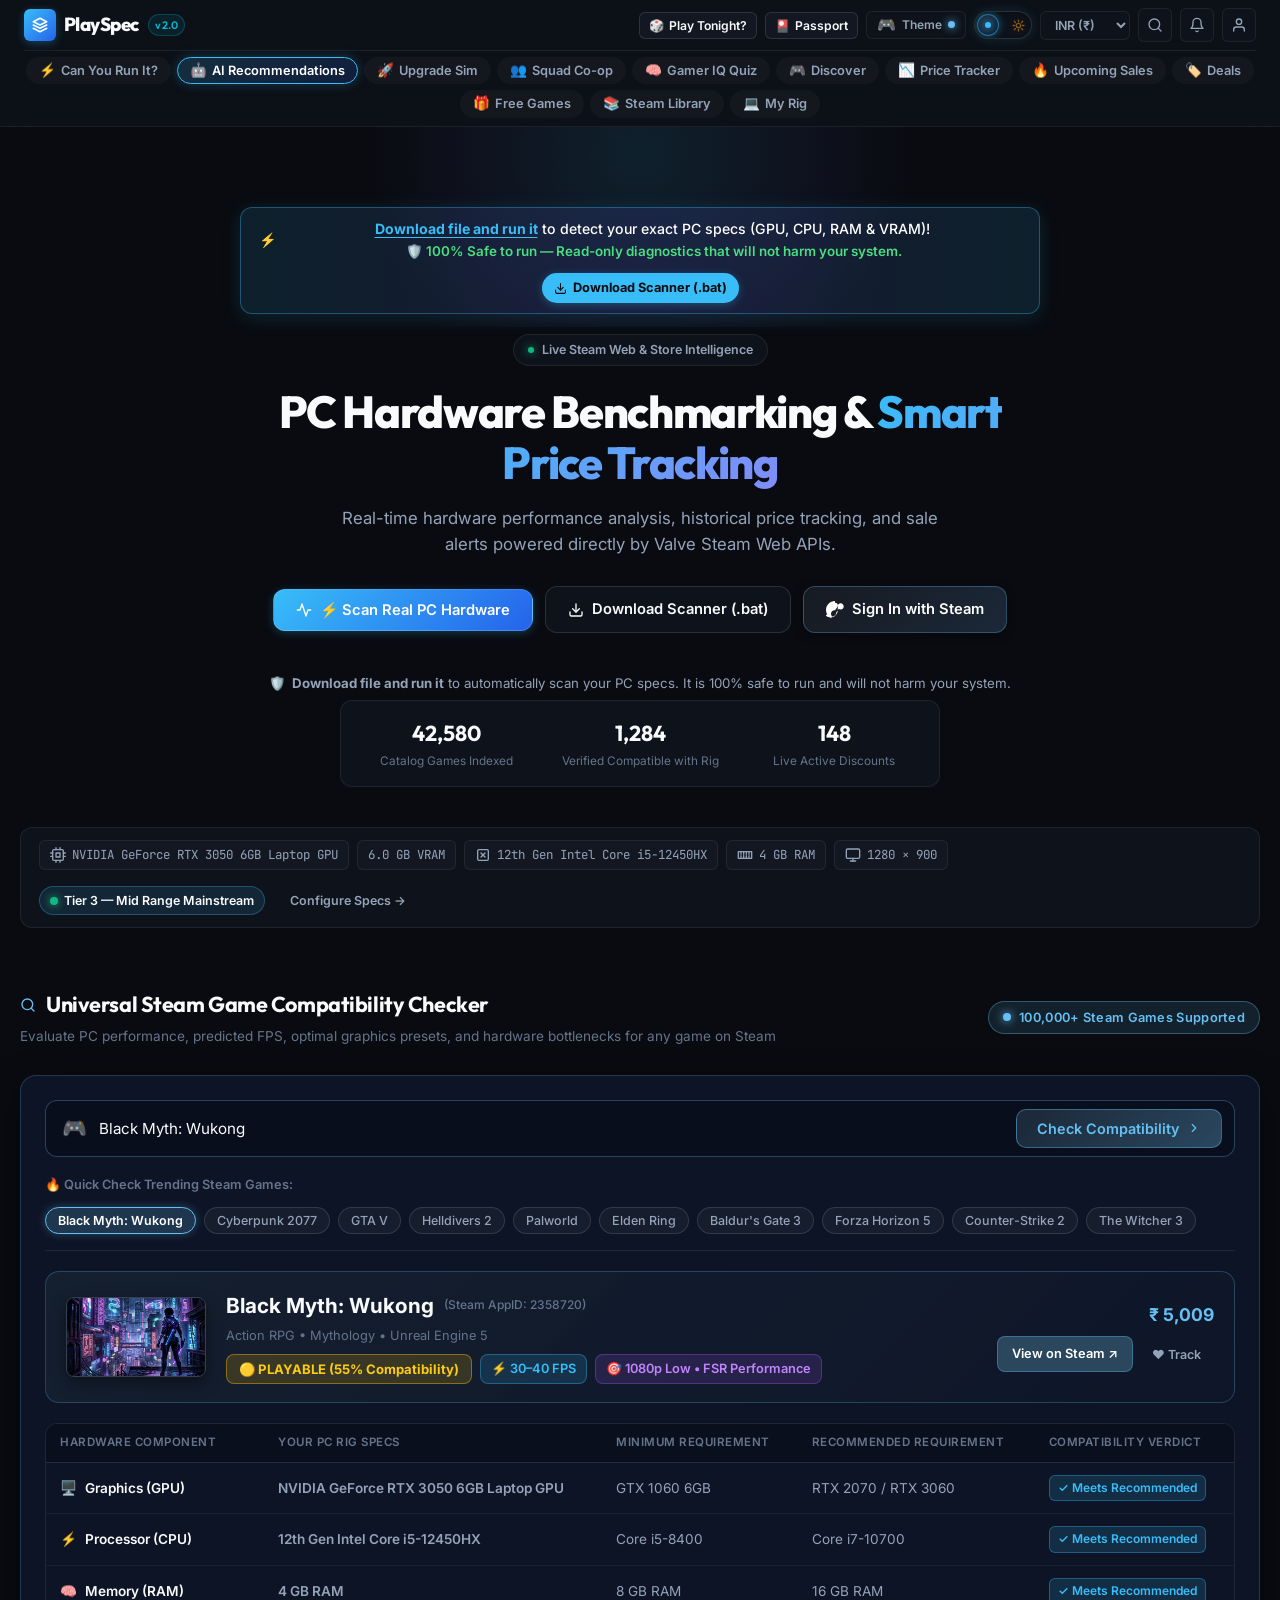
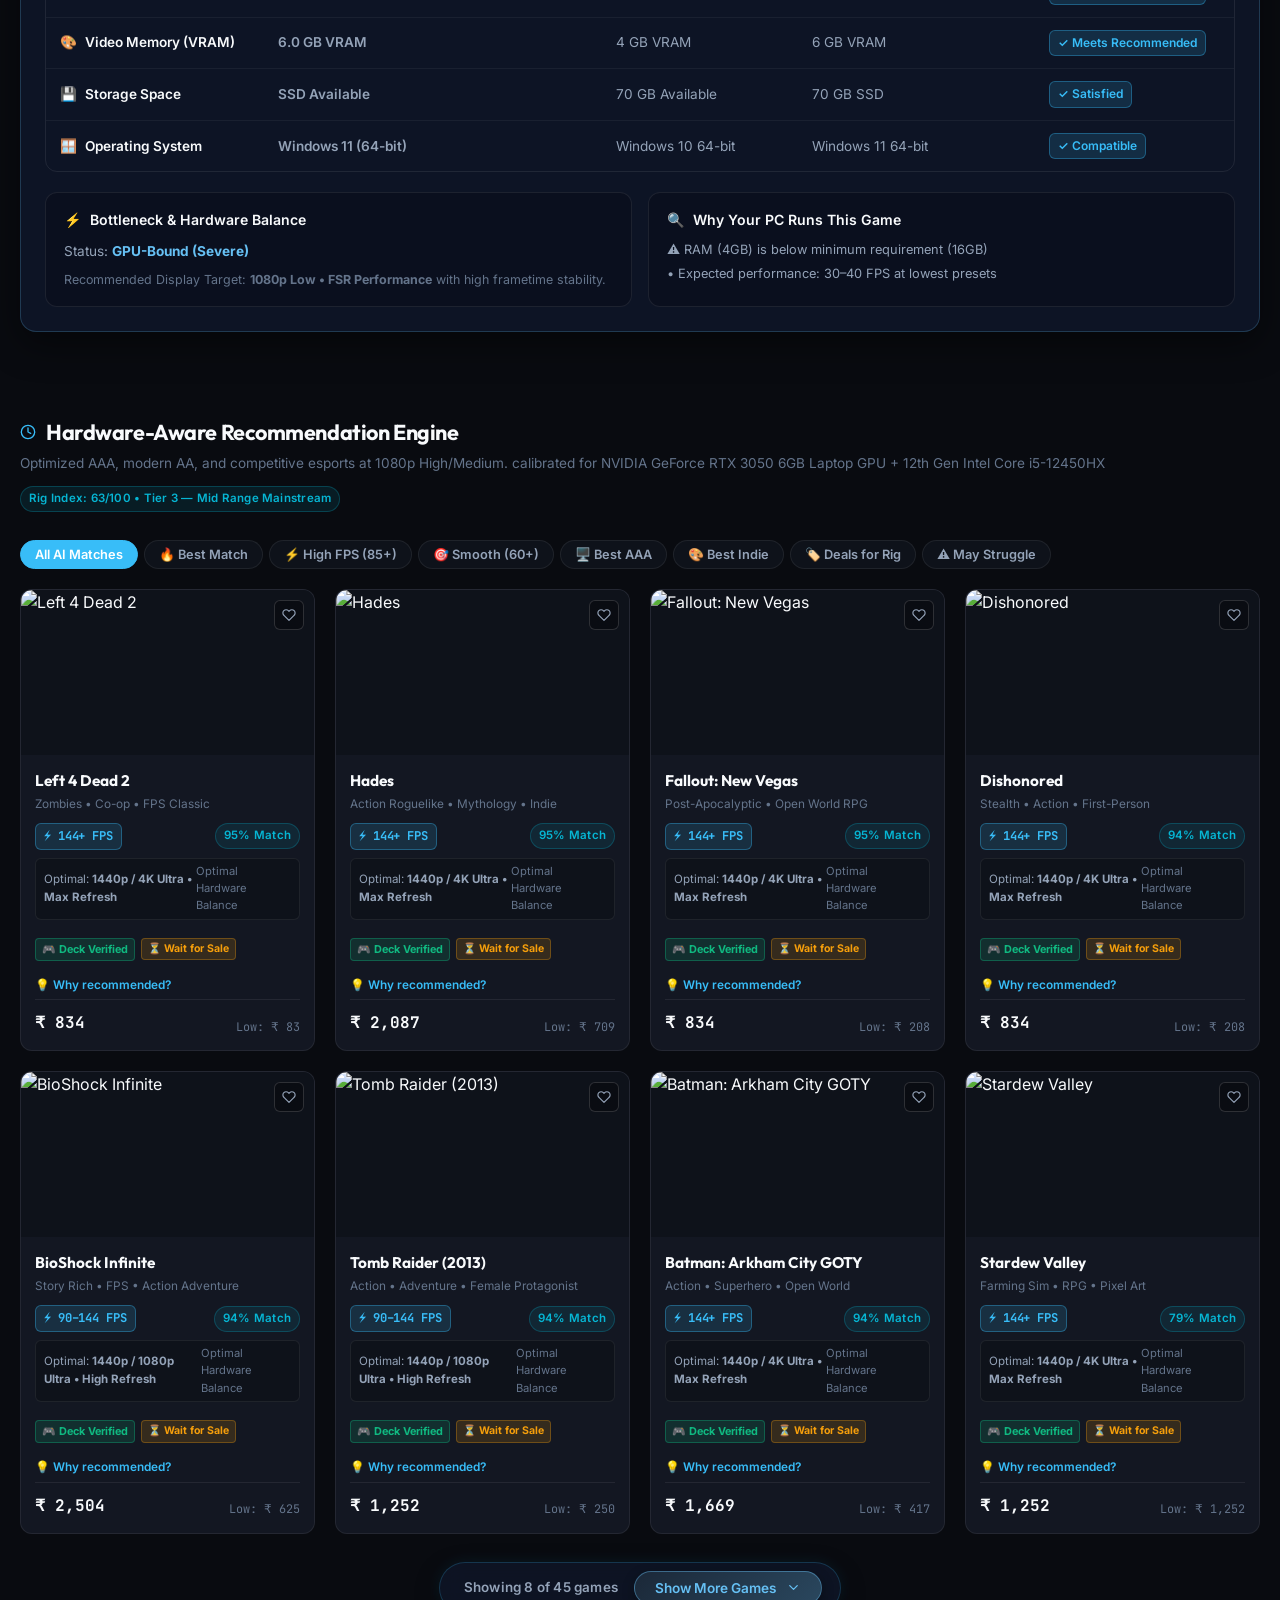
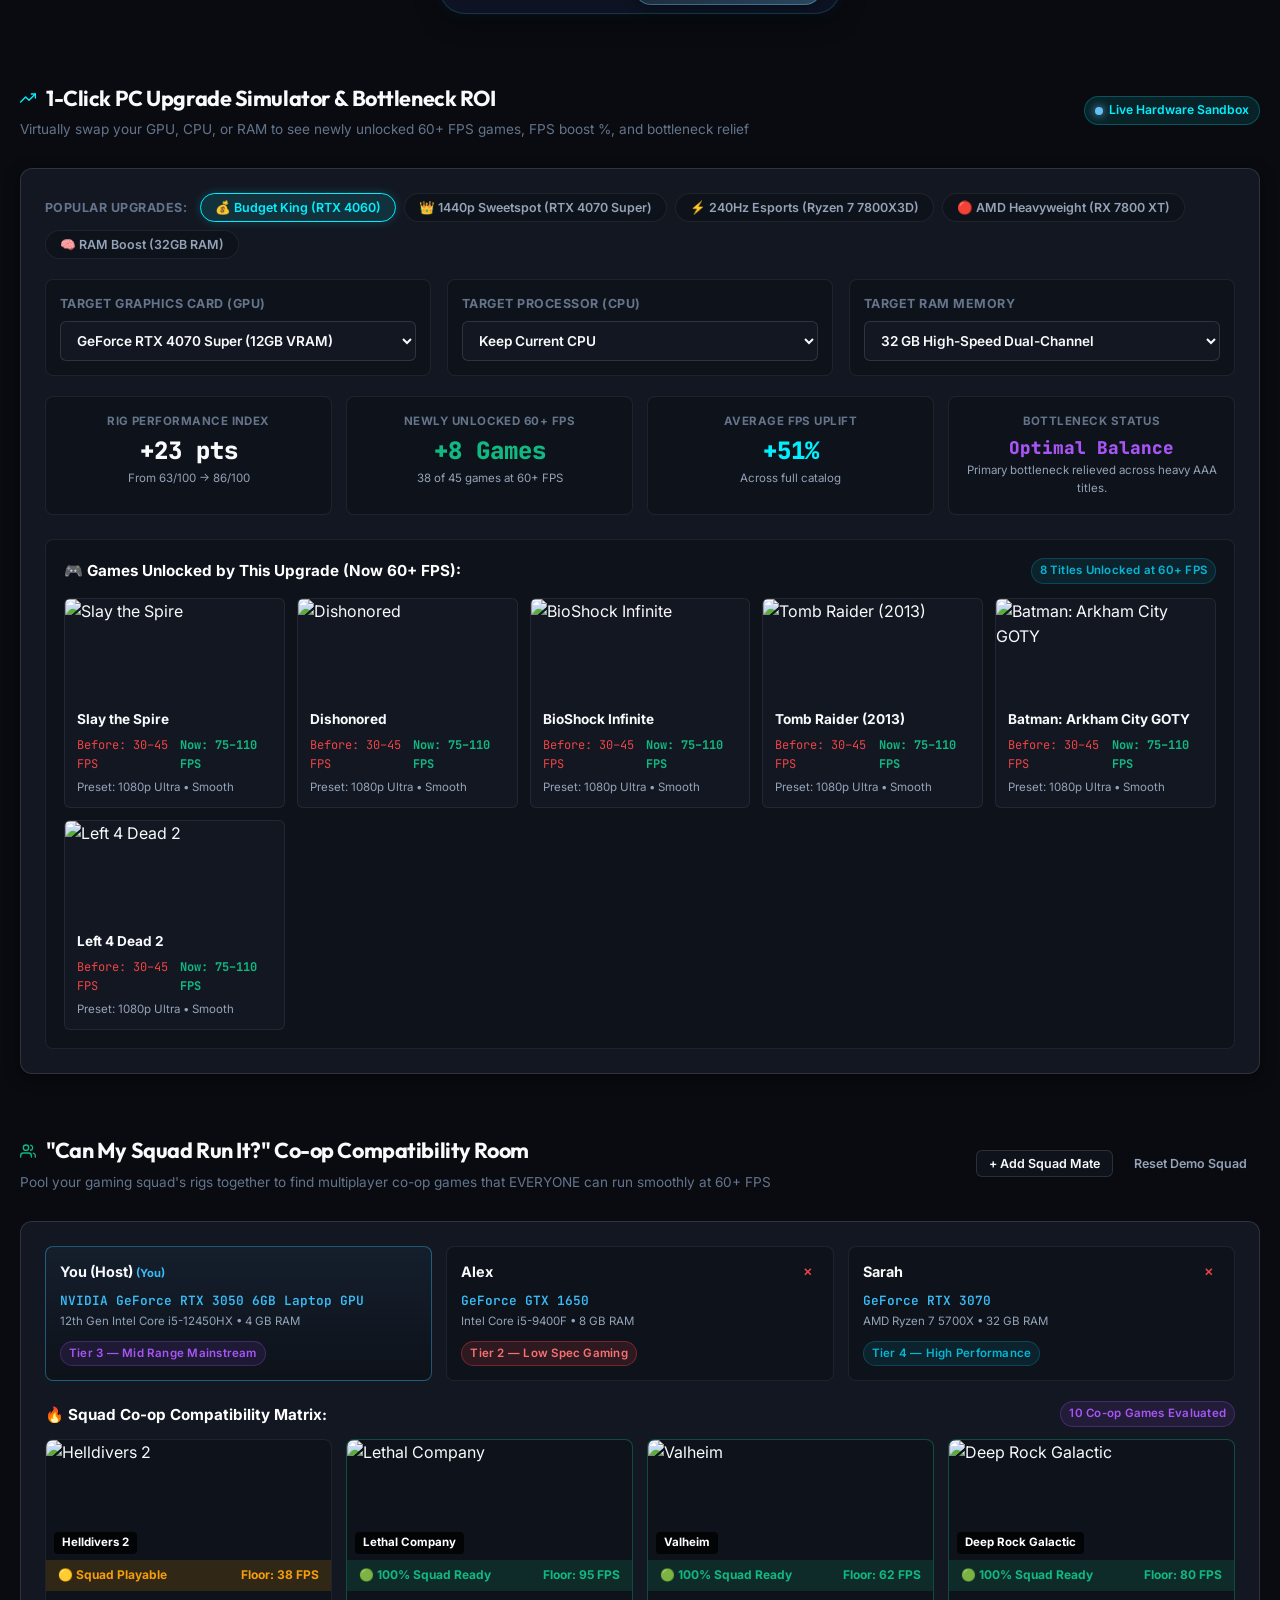
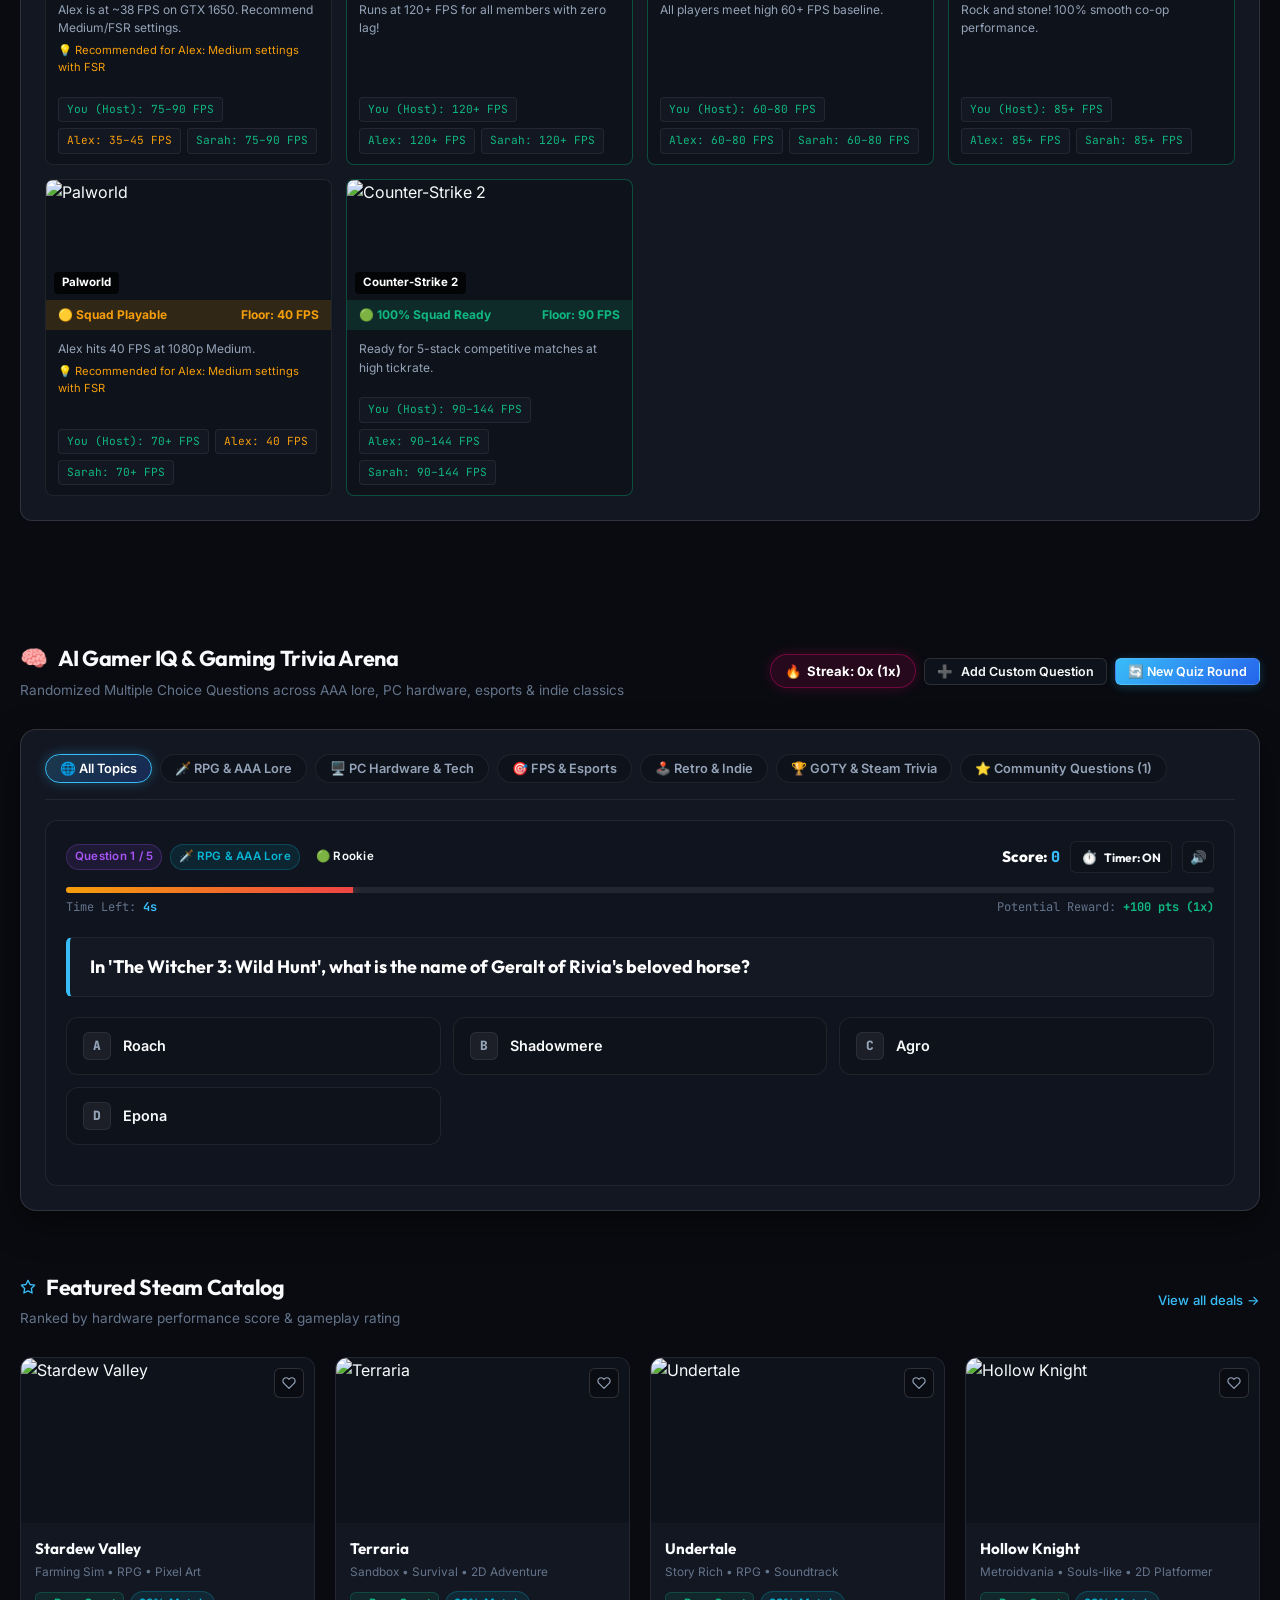
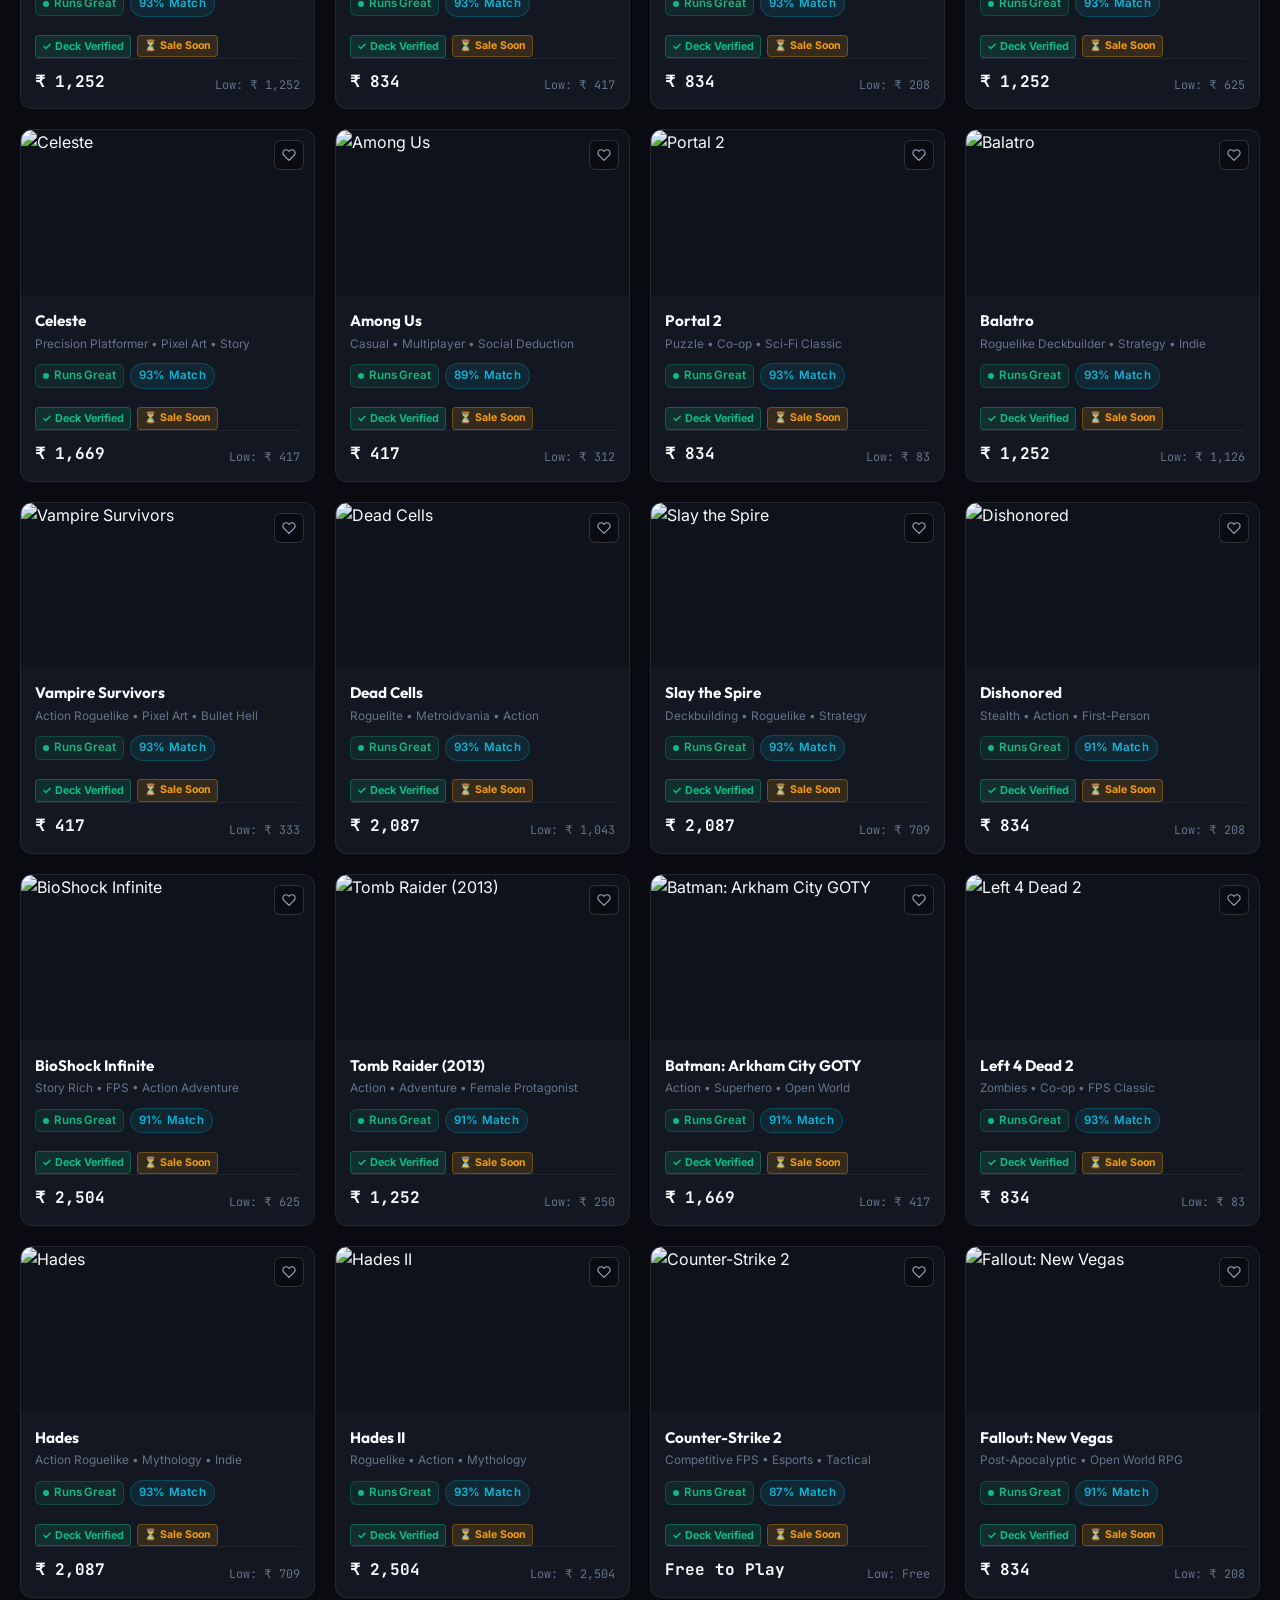
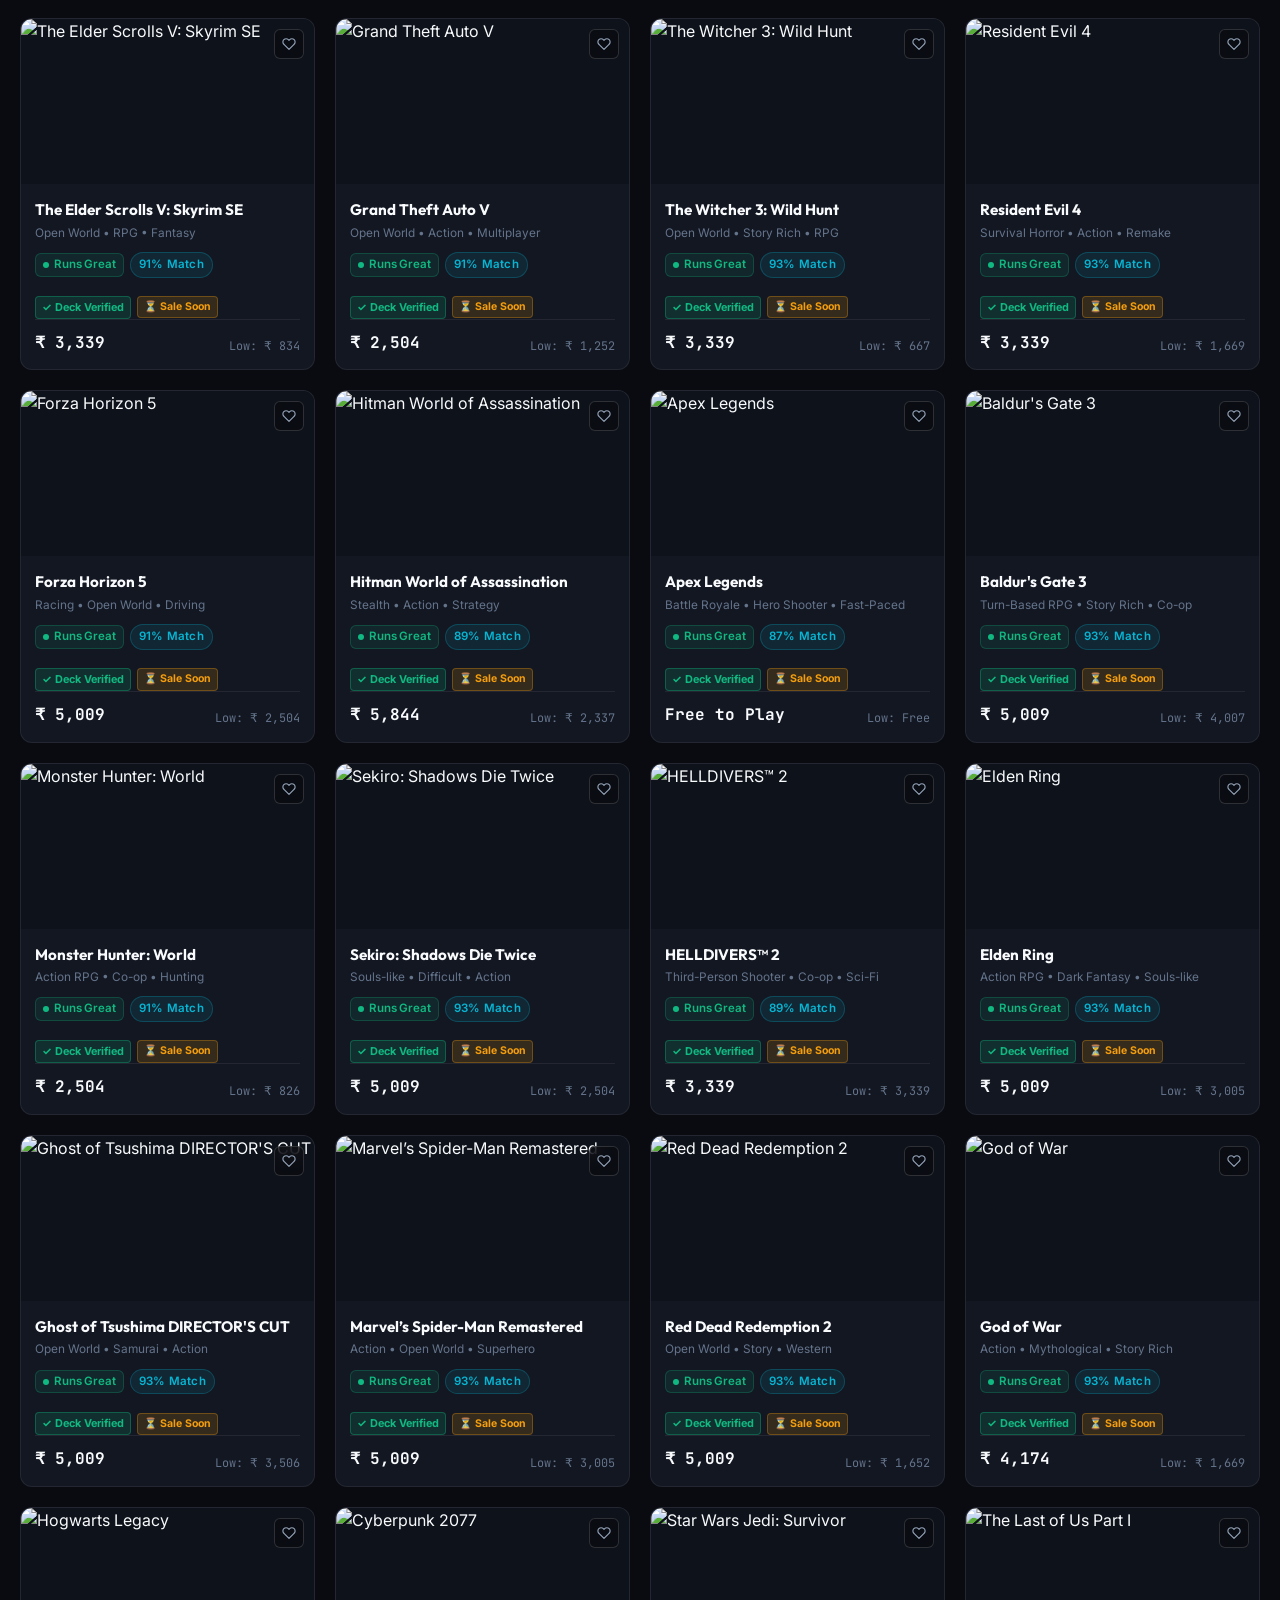
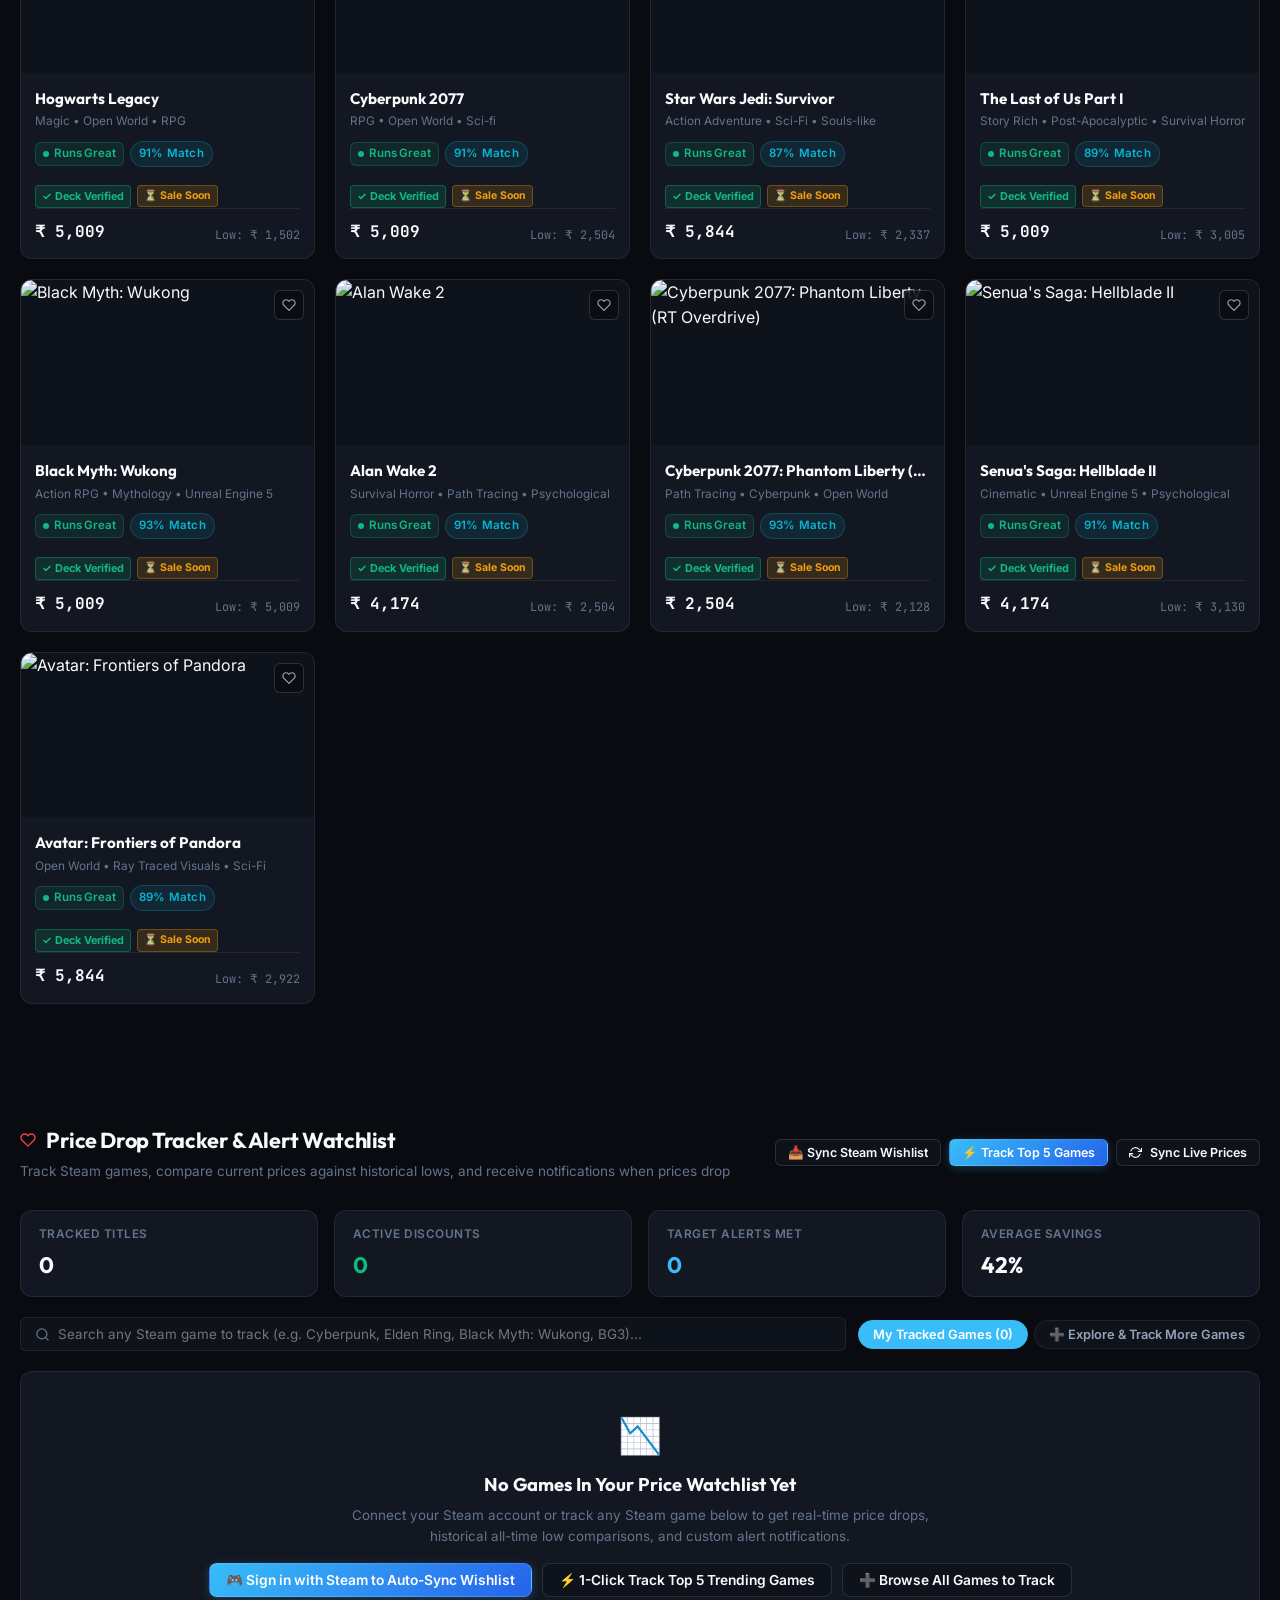
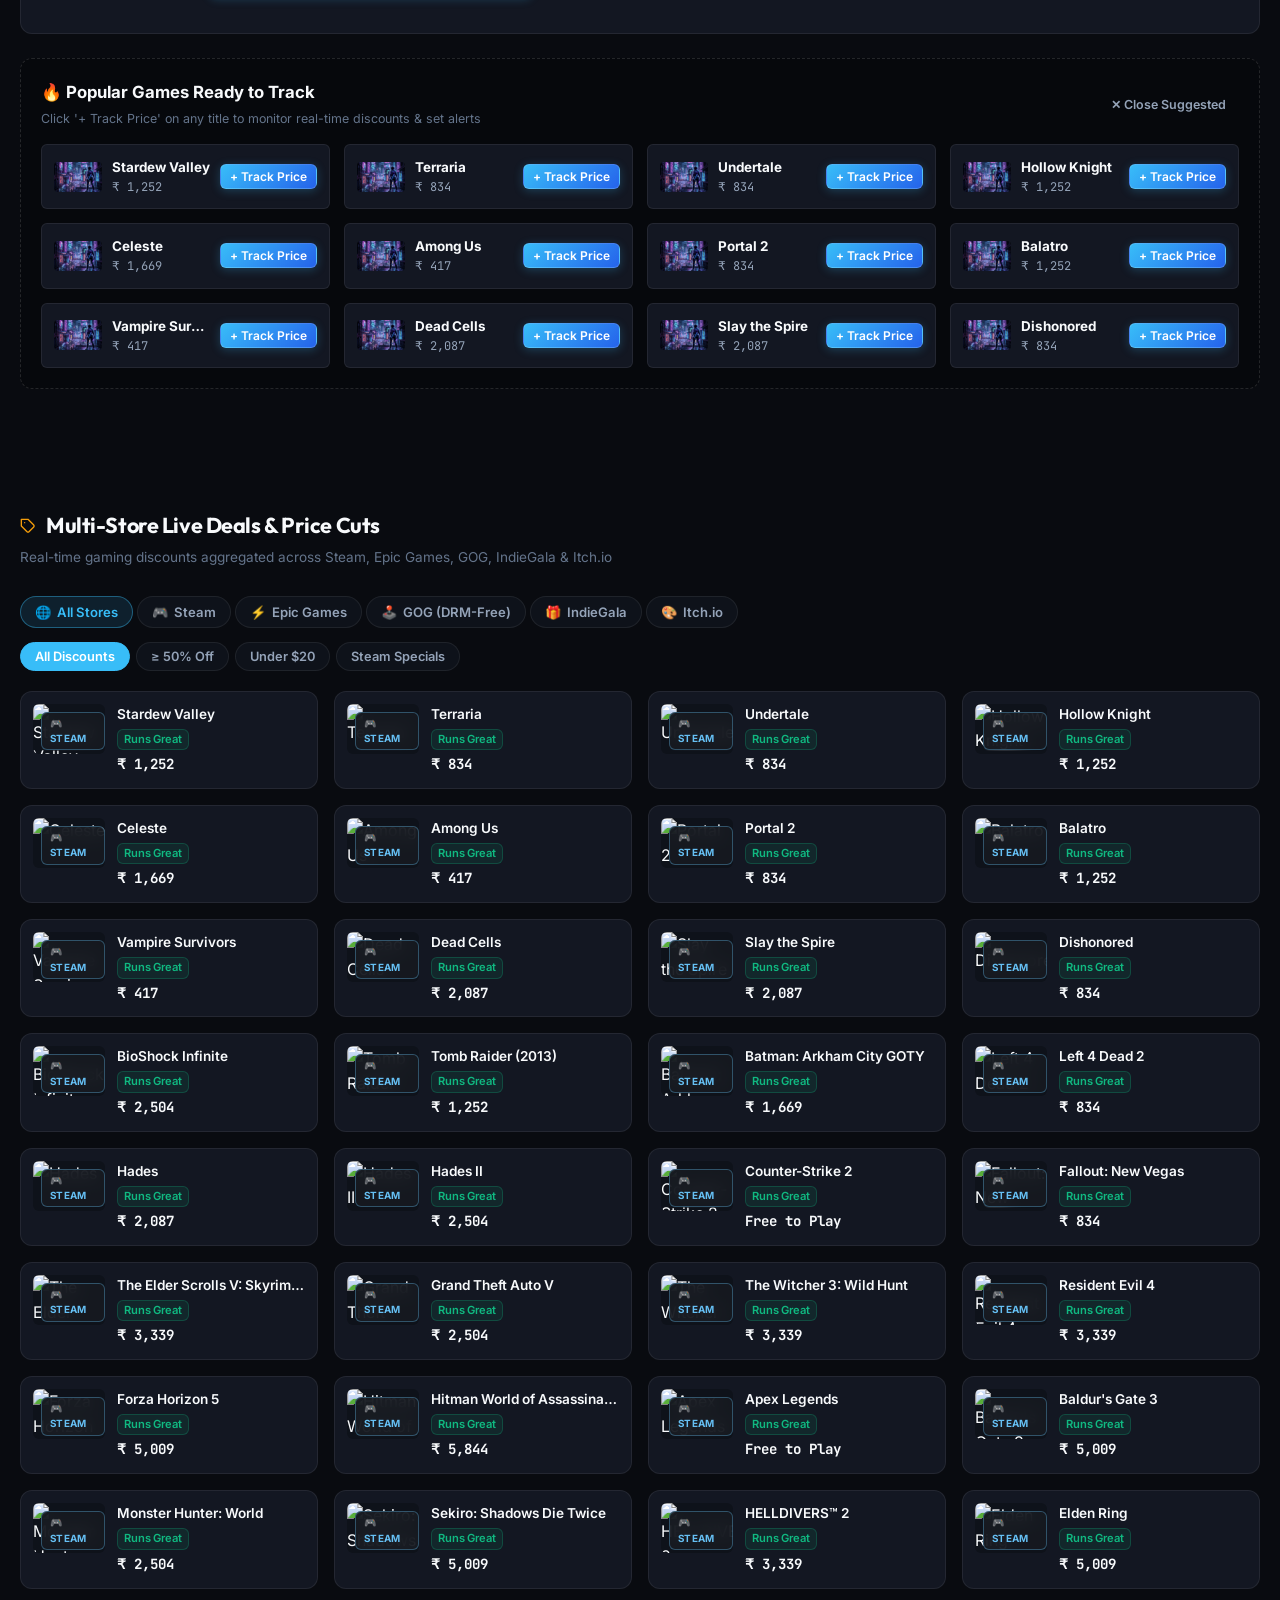
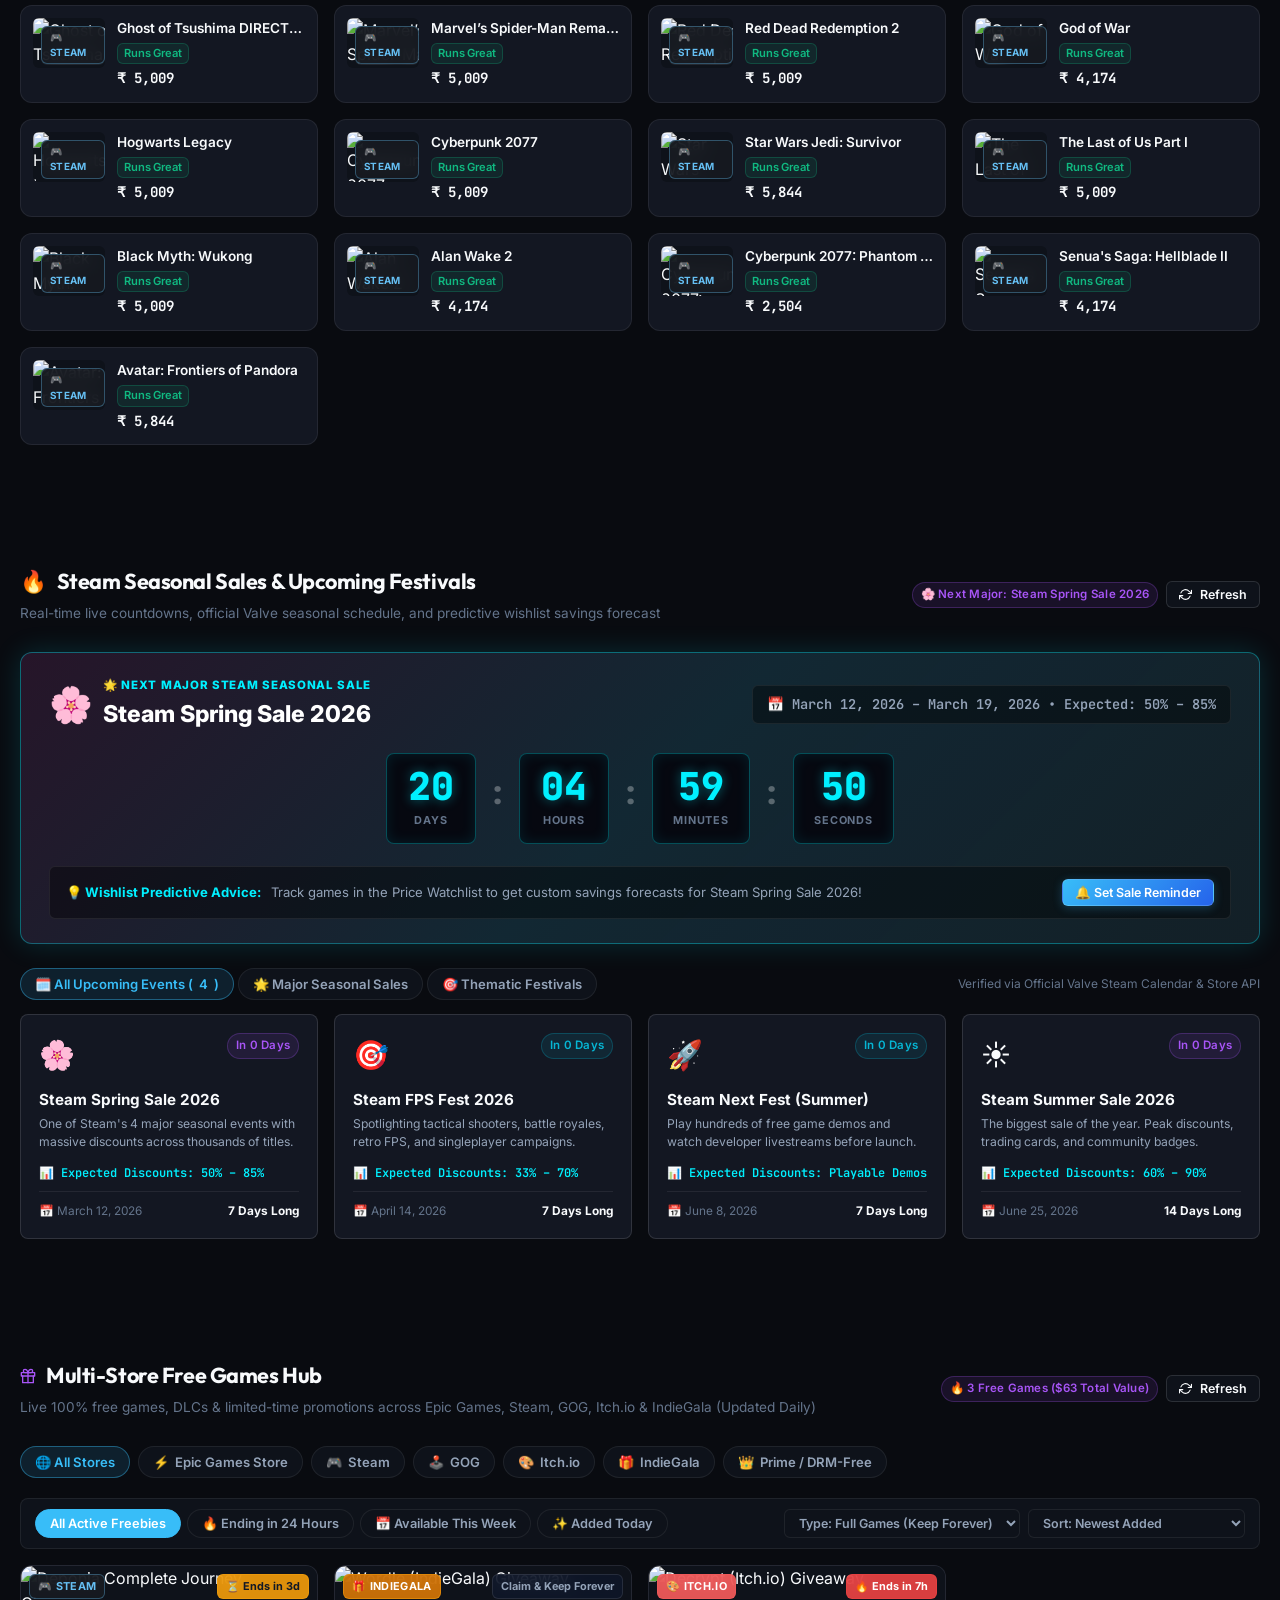
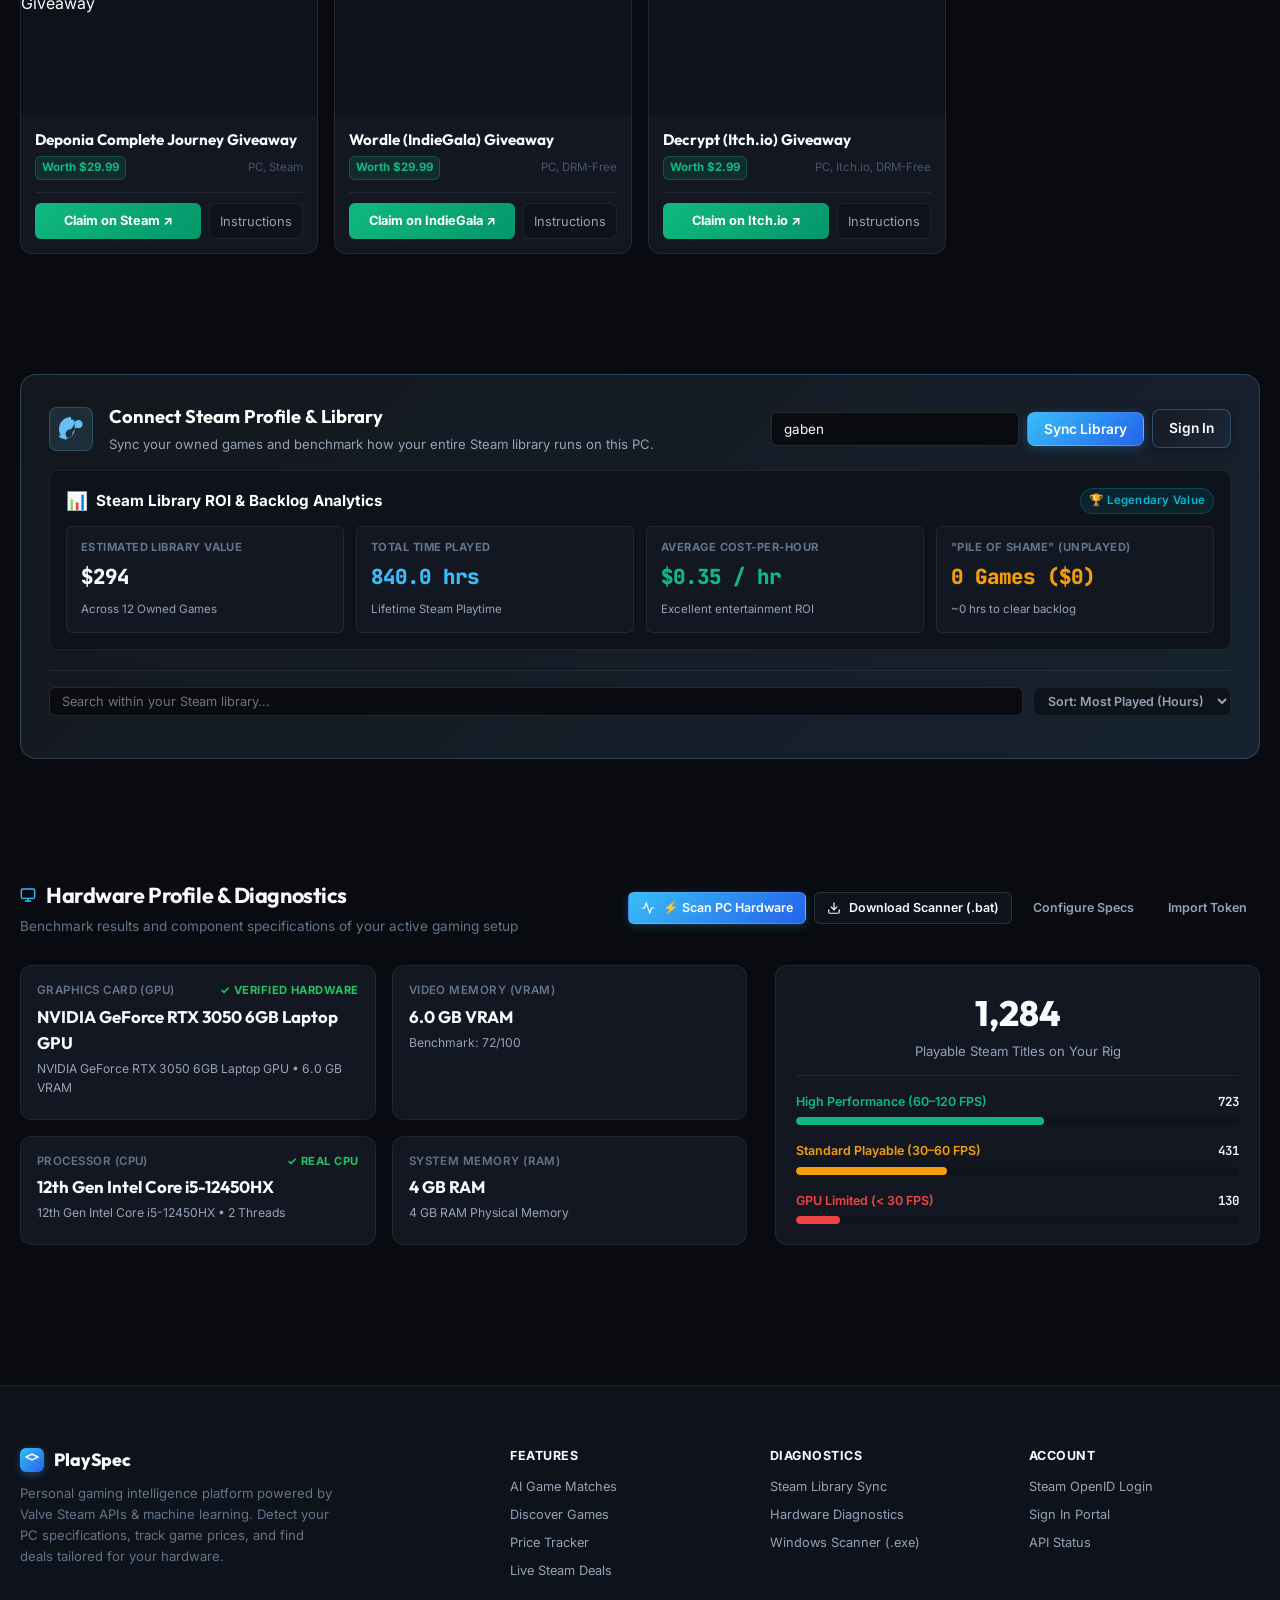
==== commit f78470a8: "feat: Add Custom Question Creator, Community Database Submission, and Dedicated Community Quiz filte" ====
--- a/index.html
+++ b/index.html
@@ -726,6 +726,9 @@
               <span class="streak-flame">🔥</span>
               <span>Streak: <strong id="quizStreakCount">0</strong>x (<span id="quizMultiplierText">1.0x</span>)</span>
             </div>
+            <button class="btn btn-sm btn-secondary" onclick="openCustomQuizModal()" title="Add your own custom gaming question to the database">
+              <span style="color:var(--color-success)">➕</span> Add Custom Question
+            </button>
             <button class="btn btn-sm btn-primary" onclick="startNewQuizRound()">
               <span>🔄 New Quiz Round</span>
             </button>
@@ -742,6 +745,7 @@
             <button class="quiz-topic-chip" data-quiz-cat="esports" onclick="selectQuizCategory('esports')">🎯 FPS & Esports</button>
             <button class="quiz-topic-chip" data-quiz-cat="indie_retro" onclick="selectQuizCategory('indie_retro')">🕹️ Retro & Indie</button>
             <button class="quiz-topic-chip" data-quiz-cat="trivia" onclick="selectQuizCategory('trivia')">🏆 GOTY & Steam Trivia</button>
+            <button class="quiz-topic-chip" data-quiz-cat="community" onclick="selectQuizCategory('community')">⭐ Community Questions (<span id="communityQuestionCountBadge">1</span>)</button>
           </div>
 
           <!-- Main Active Quiz Box -->
@@ -752,6 +756,7 @@
                 <span class="badge badge-purple" id="quizQuestionNumberBadge">Question 1 / 10</span>
                 <span class="badge badge-cyan" id="quizCategoryBadge">🗡️ RPG & AAA Lore</span>
                 <span class="badge badge-green" id="quizDifficultyBadge">🟢 Rookie</span>
+                <span class="badge badge-purple" id="quizAuthorBadge" style="display:none;font-size:0.7rem">👤 By Community</span>
               </div>
               <div style="display:flex;align-items:center;gap:10px;flex-wrap:wrap">
                 <div class="quiz-score-display">Score: <span id="quizScoreVal">0</span></div>
@@ -2150,6 +2155,124 @@
       </div>
     </div>
   </footer>
+
+  <!-- ═══════════════════════ SUBMIT CUSTOM QUIZ QUESTION MODAL ═══════════════════════ -->
+  <div class="modal-overlay" id="customQuizModal" onclick="if(event.target===this) closeCustomQuizModal()">
+    <div class="modal" style="max-width:680px">
+      <button class="modal-close" onclick="closeCustomQuizModal()" aria-label="Close modal">✕</button>
+      <div style="padding:28px 24px">
+        <div class="modal-header" style="margin-bottom:20px;border-bottom:1px solid var(--border-subtle);padding-bottom:14px">
+          <div>
+            <h3 class="modal-title" style="display:flex;align-items:center;gap:8px;font-family:var(--font-heading);font-weight:700;font-size:1.35rem;color:#ffffff">
+              <span style="font-size:1.3rem">➕</span> Submit Question to Community Database
+            </h3>
+            <p class="modal-subtitle" style="font-size:0.8rem;color:var(--text-muted);margin-top:4px">
+              Contribute your gaming knowledge, hardware specs, or easter egg lore to the live PlaySpec quiz pool.
+            </p>
+          </div>
+        </div>
+
+        <form id="customQuizForm" onsubmit="handleCustomQuizFormSubmit(event)">
+          <!-- Question Prompt -->
+          <div class="form-group" style="margin-bottom:16px">
+            <label class="form-label" for="customQText" style="display:flex;justify-content:space-between;font-size:0.82rem;font-weight:700;color:var(--text-primary);margin-bottom:6px">
+              <span>Question Prompt *</span>
+              <span style="font-size:0.72rem;color:var(--text-muted)">Clear & concise</span>
+            </label>
+            <textarea class="form-input" id="customQText" rows="2" placeholder="e.g. In Cyberpunk 2077, what is Johnny Silverhand's signature pistol named?" style="width:100%;resize:vertical" required></textarea>
+          </div>
+
+          <div style="display:grid;grid-template-columns:repeat(auto-fit, minmax(240px, 1fr));gap:12px;margin-bottom:16px">
+            <!-- Category Selector -->
+            <div class="form-group">
+              <label class="form-label" for="customQCategory" style="font-size:0.82rem;font-weight:700;color:var(--text-primary);margin-bottom:6px;display:block">Category *</label>
+              <select class="form-select" id="customQCategory" style="width:100%" required>
+                <option value="rpg_lore">🗡️ RPG & AAA Lore</option>
+                <option value="hardware">🖥️ PC Hardware & Tech</option>
+                <option value="esports">🎯 FPS & Esports</option>
+                <option value="indie_retro">🕹️ Retro & Indie Legends</option>
+                <option value="trivia">🏆 GOTY & Steam Trivia</option>
+                <option value="community" selected>⭐ Community / Custom</option>
+              </select>
+            </div>
+
+            <!-- Difficulty Selector -->
+            <div class="form-group">
+              <label class="form-label" for="customQDifficulty" style="font-size:0.82rem;font-weight:700;color:var(--text-primary);margin-bottom:6px;display:block">Difficulty Level *</label>
+              <select class="form-select" id="customQDifficulty" style="width:100%" required>
+                <option value="rookie">🟢 Rookie (+100 pts)</option>
+                <option value="veteran" selected>🟡 Veteran (+200 pts)</option>
+                <option value="hardcore">🔴 Hardcore (+350 pts)</option>
+                <option value="god">💀 Elden God (+500 pts)</option>
+              </select>
+            </div>
+          </div>
+
+          <!-- 4 MCQ Options & Radio Selection for Correct Option -->
+          <div class="form-group" style="margin-bottom:16px">
+            <label class="form-label" style="display:flex;justify-content:space-between;font-size:0.82rem;font-weight:700;color:var(--text-primary);margin-bottom:8px">
+              <span>4 Multiple Choice Options (Select Correct Answer) *</span>
+              <span style="font-size:0.72rem;color:var(--color-success)">● Radio button marks correct option</span>
+            </label>
+            <div class="custom-options-stack" style="display:flex;flex-direction:column;gap:8px">
+              <div class="custom-option-row">
+                <label class="correct-radio-label" title="Mark Option A as correct">
+                  <input type="radio" name="customCorrectChoice" value="0" checked />
+                  <span class="custom-opt-badge opt-a">A</span>
+                </label>
+                <input type="text" class="form-input" id="customOpt0" placeholder="Option A (e.g. Malorian Arms 3516)" style="flex:1" required />
+              </div>
+              <div class="custom-option-row">
+                <label class="correct-radio-label" title="Mark Option B as correct">
+                  <input type="radio" name="customCorrectChoice" value="1" />
+                  <span class="custom-opt-badge opt-b">B</span>
+                </label>
+                <input type="text" class="form-input" id="customOpt1" placeholder="Option B (e.g. Skippy)" style="flex:1" required />
+              </div>
+              <div class="custom-option-row">
+                <label class="correct-radio-label" title="Mark Option C as correct">
+                  <input type="radio" name="customCorrectChoice" value="2" />
+                  <span class="custom-opt-badge opt-c">C</span>
+                </label>
+                <input type="text" class="form-input" id="customOpt2" placeholder="Option C (e.g. Dying Night)" style="flex:1" required />
+              </div>
+              <div class="custom-option-row">
+                <label class="correct-radio-label" title="Mark Option D as correct">
+                  <input type="radio" name="customCorrectChoice" value="3" />
+                  <span class="custom-opt-badge opt-d">D</span>
+                </label>
+                <input type="text" class="form-input" id="customOpt3" placeholder="Option D (e.g. Comrade's Hammer)" style="flex:1" required />
+              </div>
+            </div>
+          </div>
+
+          <!-- Lore Factoid Explanation -->
+          <div class="form-group" style="margin-bottom:16px">
+            <label class="form-label" for="customQLoreFact" style="font-size:0.82rem;font-weight:700;color:var(--text-primary);margin-bottom:6px;display:block">
+              <span>💡 Lore / Trivia Factoid (Displayed after player answers)</span>
+            </label>
+            <input type="text" class="form-input" id="customQLoreFact" placeholder="e.g. The Malorian Arms 3516 was custom-forged for Johnny with customized cyberarm recoil compensators." style="width:100%" />
+          </div>
+
+          <!-- Submitter Gamertag / Name -->
+          <div class="form-group" style="margin-bottom:24px">
+            <label class="form-label" for="customQAuthor" style="font-size:0.82rem;font-weight:700;color:var(--text-primary);margin-bottom:6px;display:block">
+              <span>👤 Creator Gamertag / Handle (Optional)</span>
+            </label>
+            <input type="text" class="form-input" id="customQAuthor" placeholder="e.g. CyberV" style="width:100%" />
+          </div>
+
+          <!-- Form Actions -->
+          <div style="display:flex;justify-content:flex-end;gap:10px;border-top:1px solid var(--border-subtle);padding-top:16px">
+            <button type="button" class="btn btn-secondary" onclick="closeCustomQuizModal()">Cancel</button>
+            <button type="submit" class="btn btn-primary" id="submitCustomQBtn">
+              <span>🚀 Submit to Community Database</span>
+            </button>
+          </div>
+        </form>
+      </div>
+    </div>
+  </div>
 
   <!-- ═══════════════════════ MOBILE NAV ═══════════════════════ -->
   <nav class="mobile-nav">
--- a/styles.css
+++ b/styles.css
@@ -5677,8 +5677,57 @@
   font-weight: 800;
 }
 
-
-
-
-
-
+/* ── Custom Question Creator Modal & Form ── */
+.custom-options-stack {
+  display: flex;
+  flex-direction: column;
+  gap: 8px;
+}
+
+.custom-option-row {
+  display: flex;
+  align-items: center;
+  gap: 8px;
+}
+
+.correct-radio-label {
+  display: flex;
+  align-items: center;
+  gap: 6px;
+  cursor: pointer;
+}
+
+.correct-radio-label input[type="radio"] {
+  cursor: pointer;
+  accent-color: #10b981;
+  width: 18px;
+  height: 18px;
+}
+
+.custom-opt-badge {
+  width: 28px;
+  height: 28px;
+  border-radius: var(--radius-xs);
+  background: var(--bg-surface);
+  border: 1px solid var(--border-subtle);
+  font-family: var(--font-mono);
+  font-weight: 800;
+  font-size: 0.8rem;
+  display: inline-flex;
+  align-items: center;
+  justify-content: center;
+  color: var(--text-secondary);
+}
+
+.correct-radio-label input[type="radio"]:checked + .custom-opt-badge {
+  background: #10b981;
+  color: #ffffff;
+  border-color: #10b981;
+  box-shadow: 0 0 10px rgba(16, 185, 129, 0.4);
+}
+
+
+
+
+
+
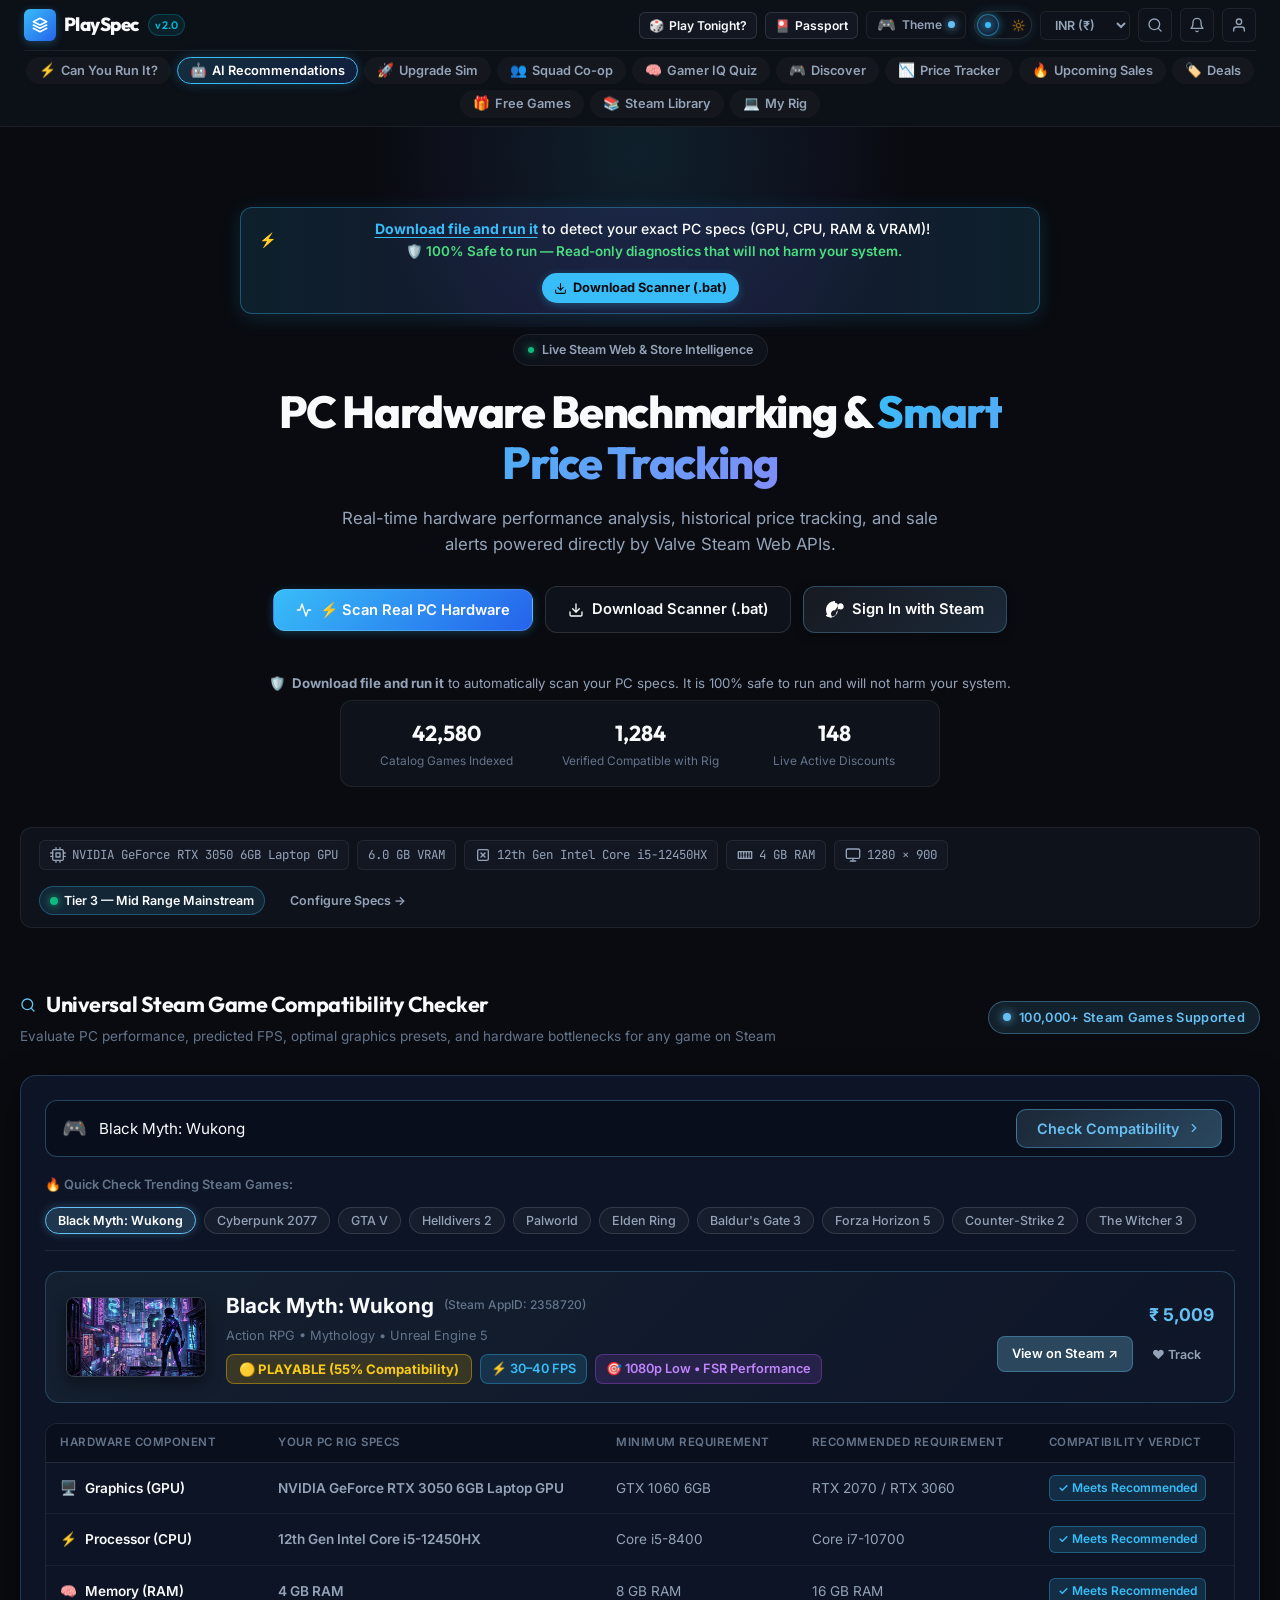
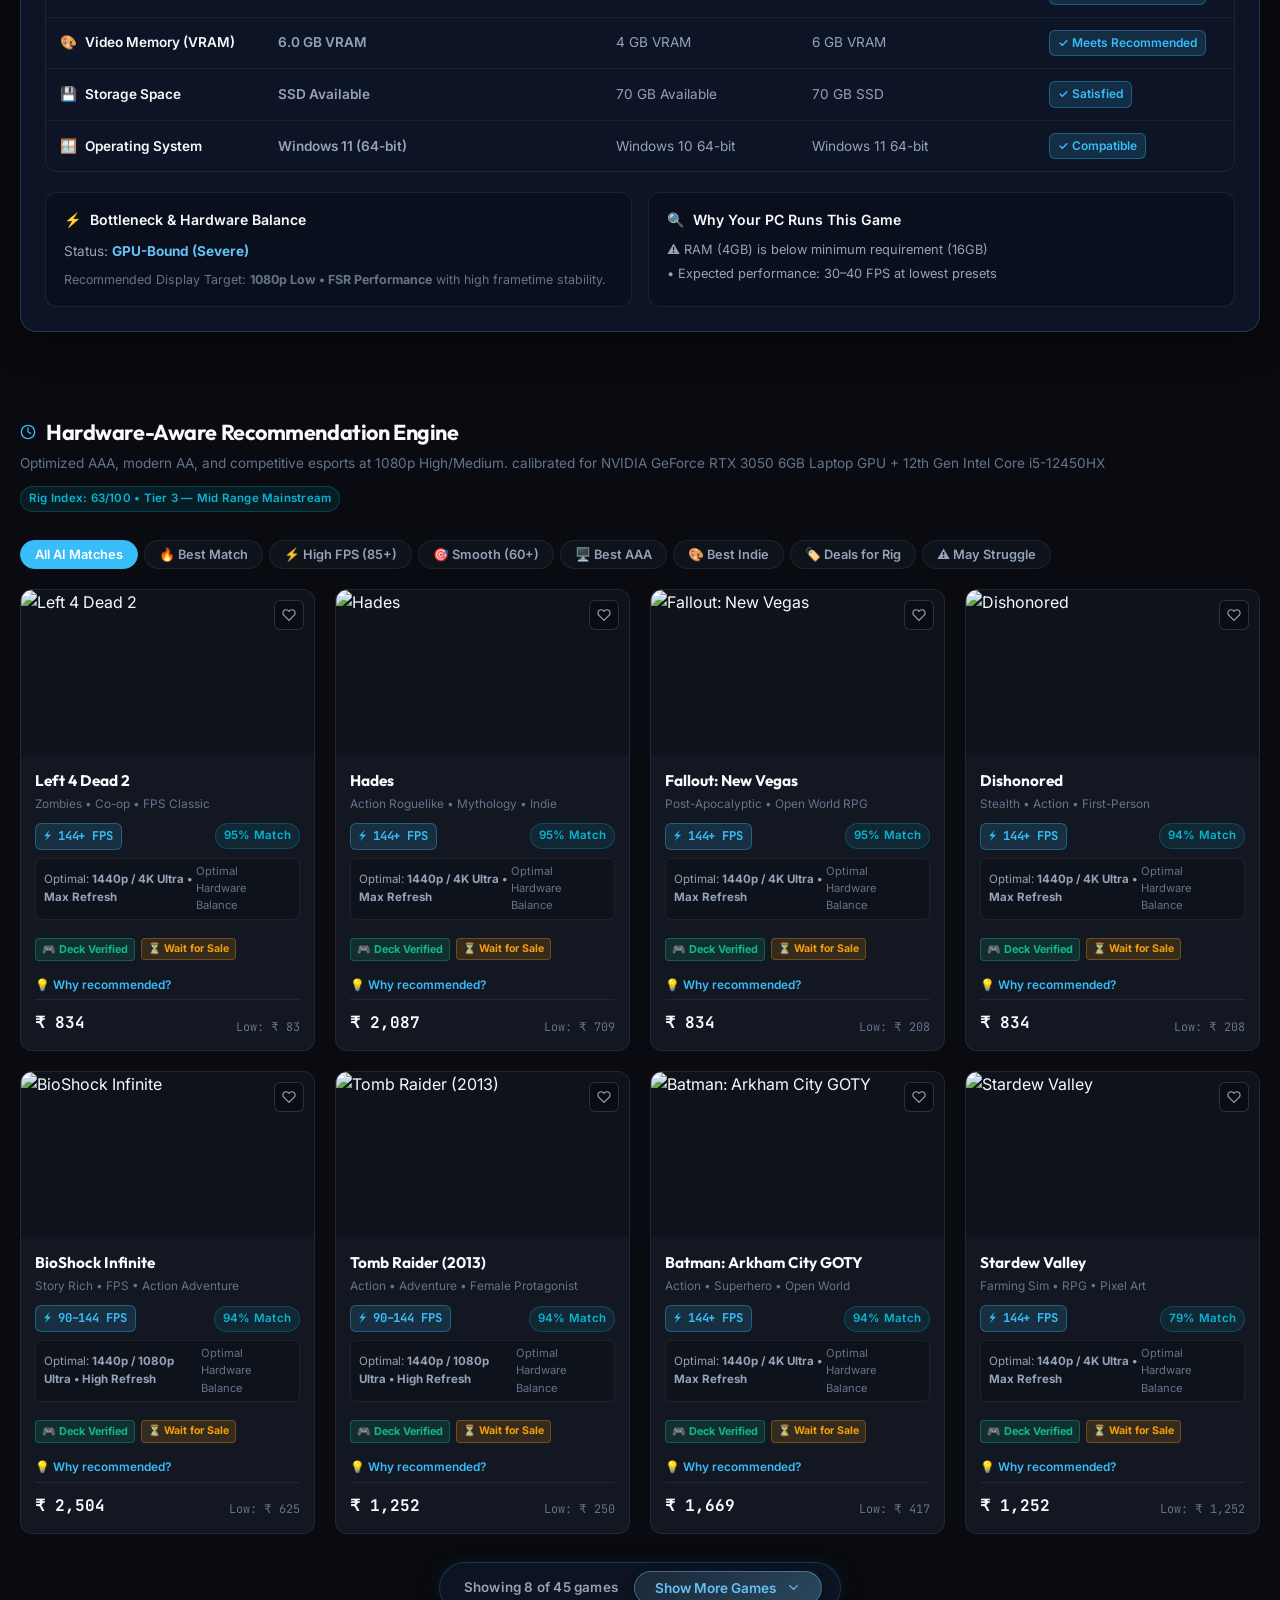
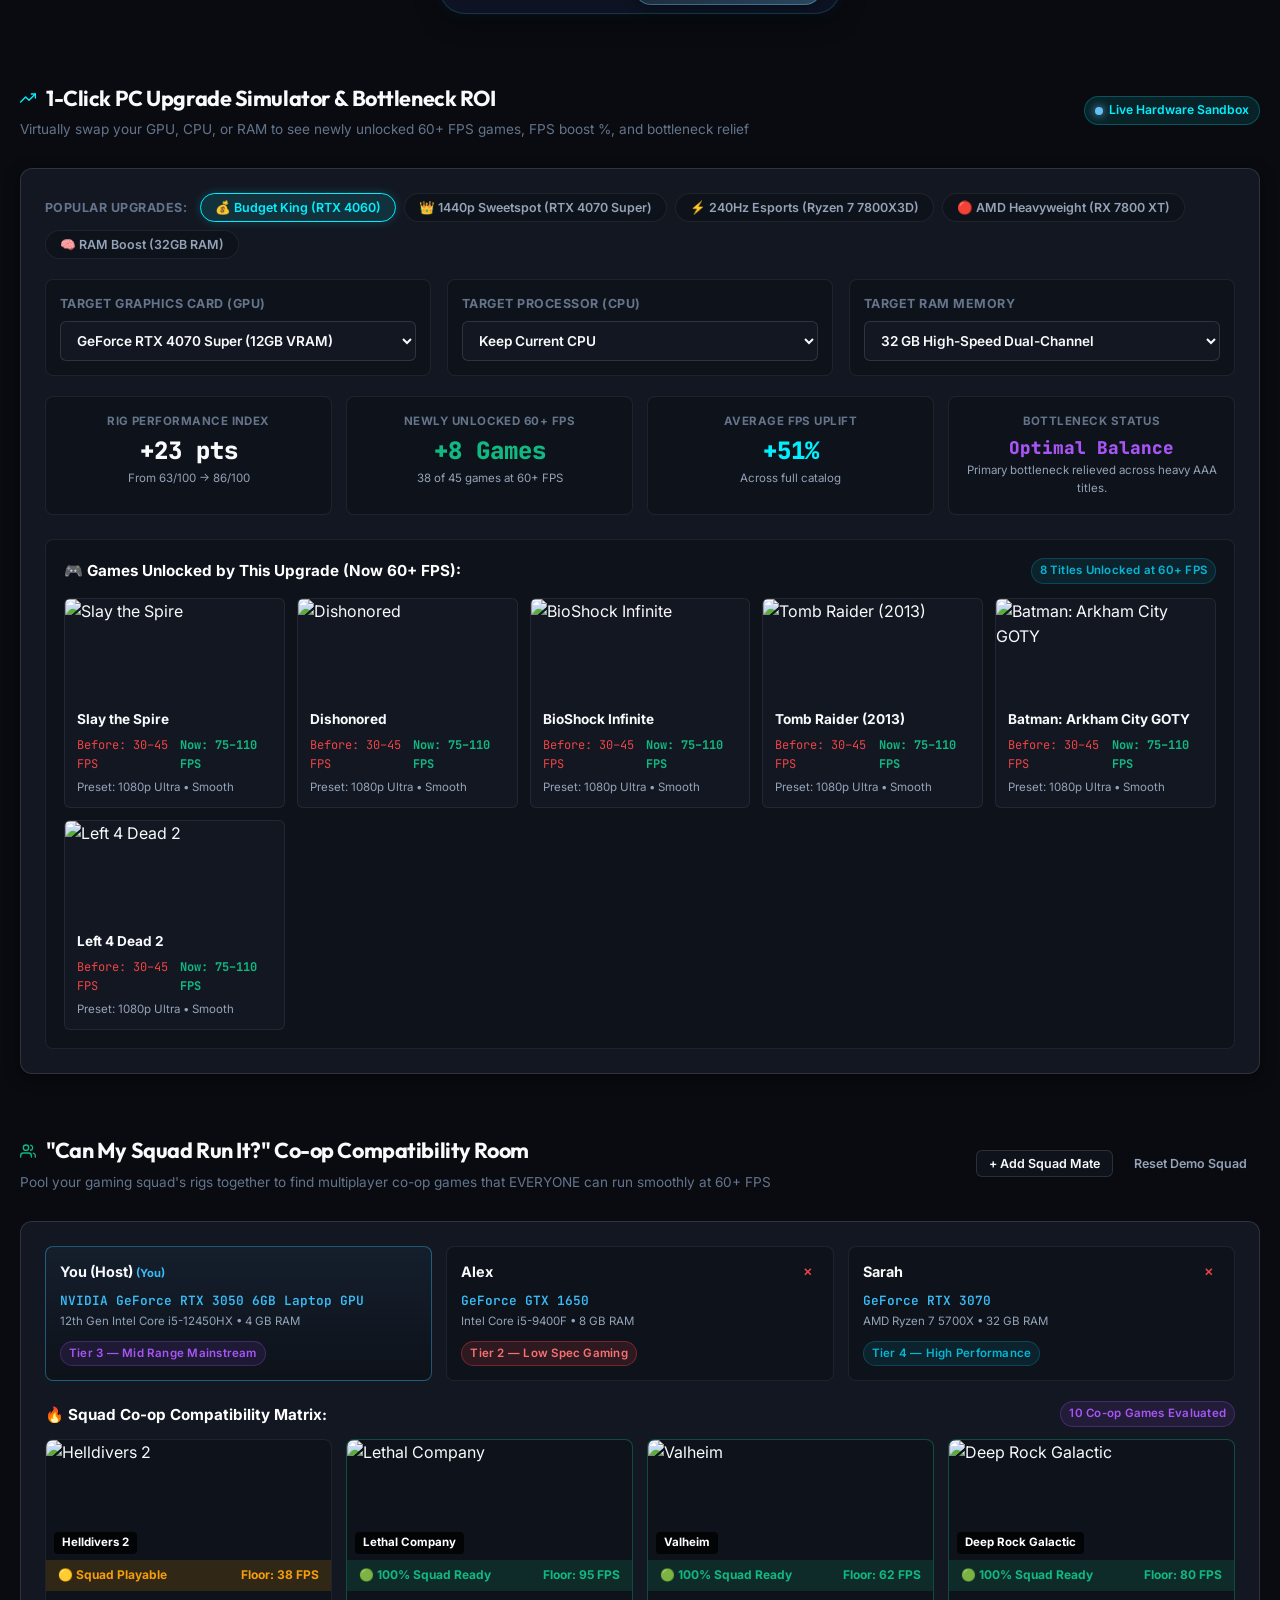
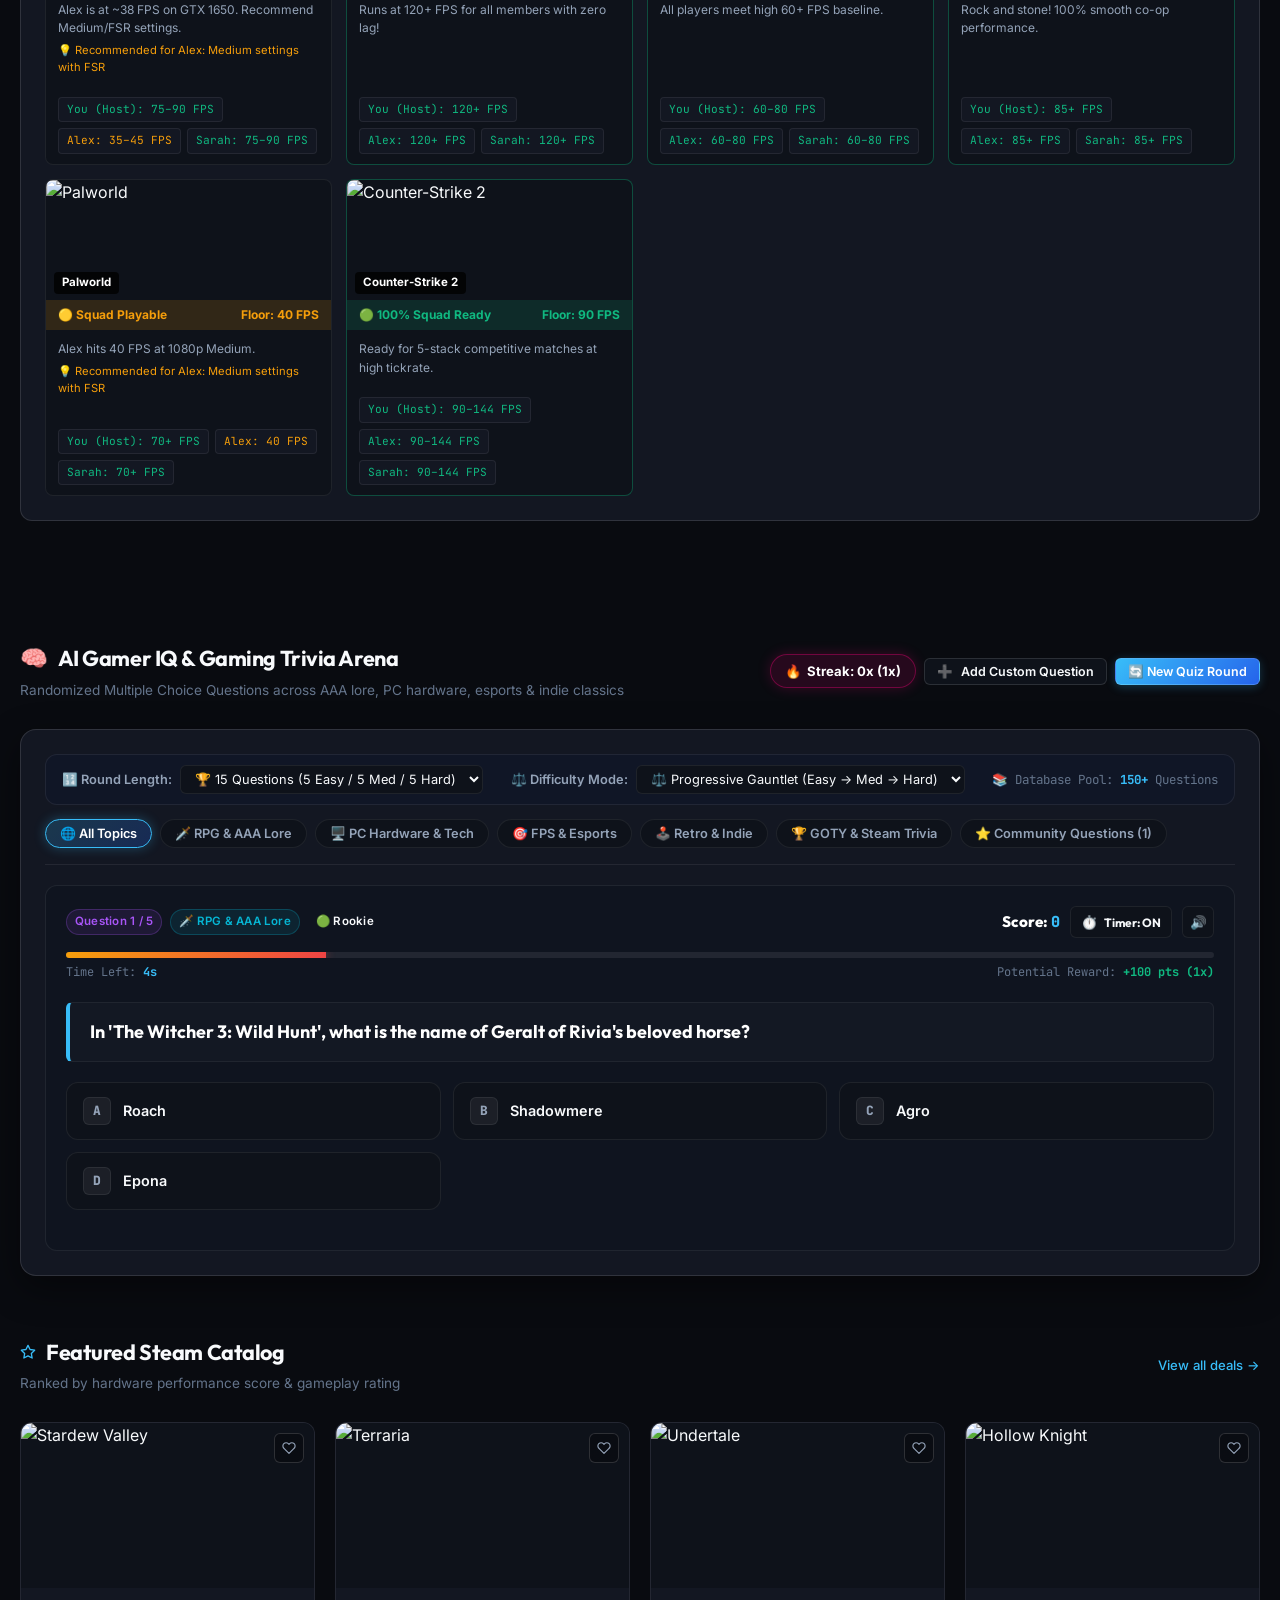
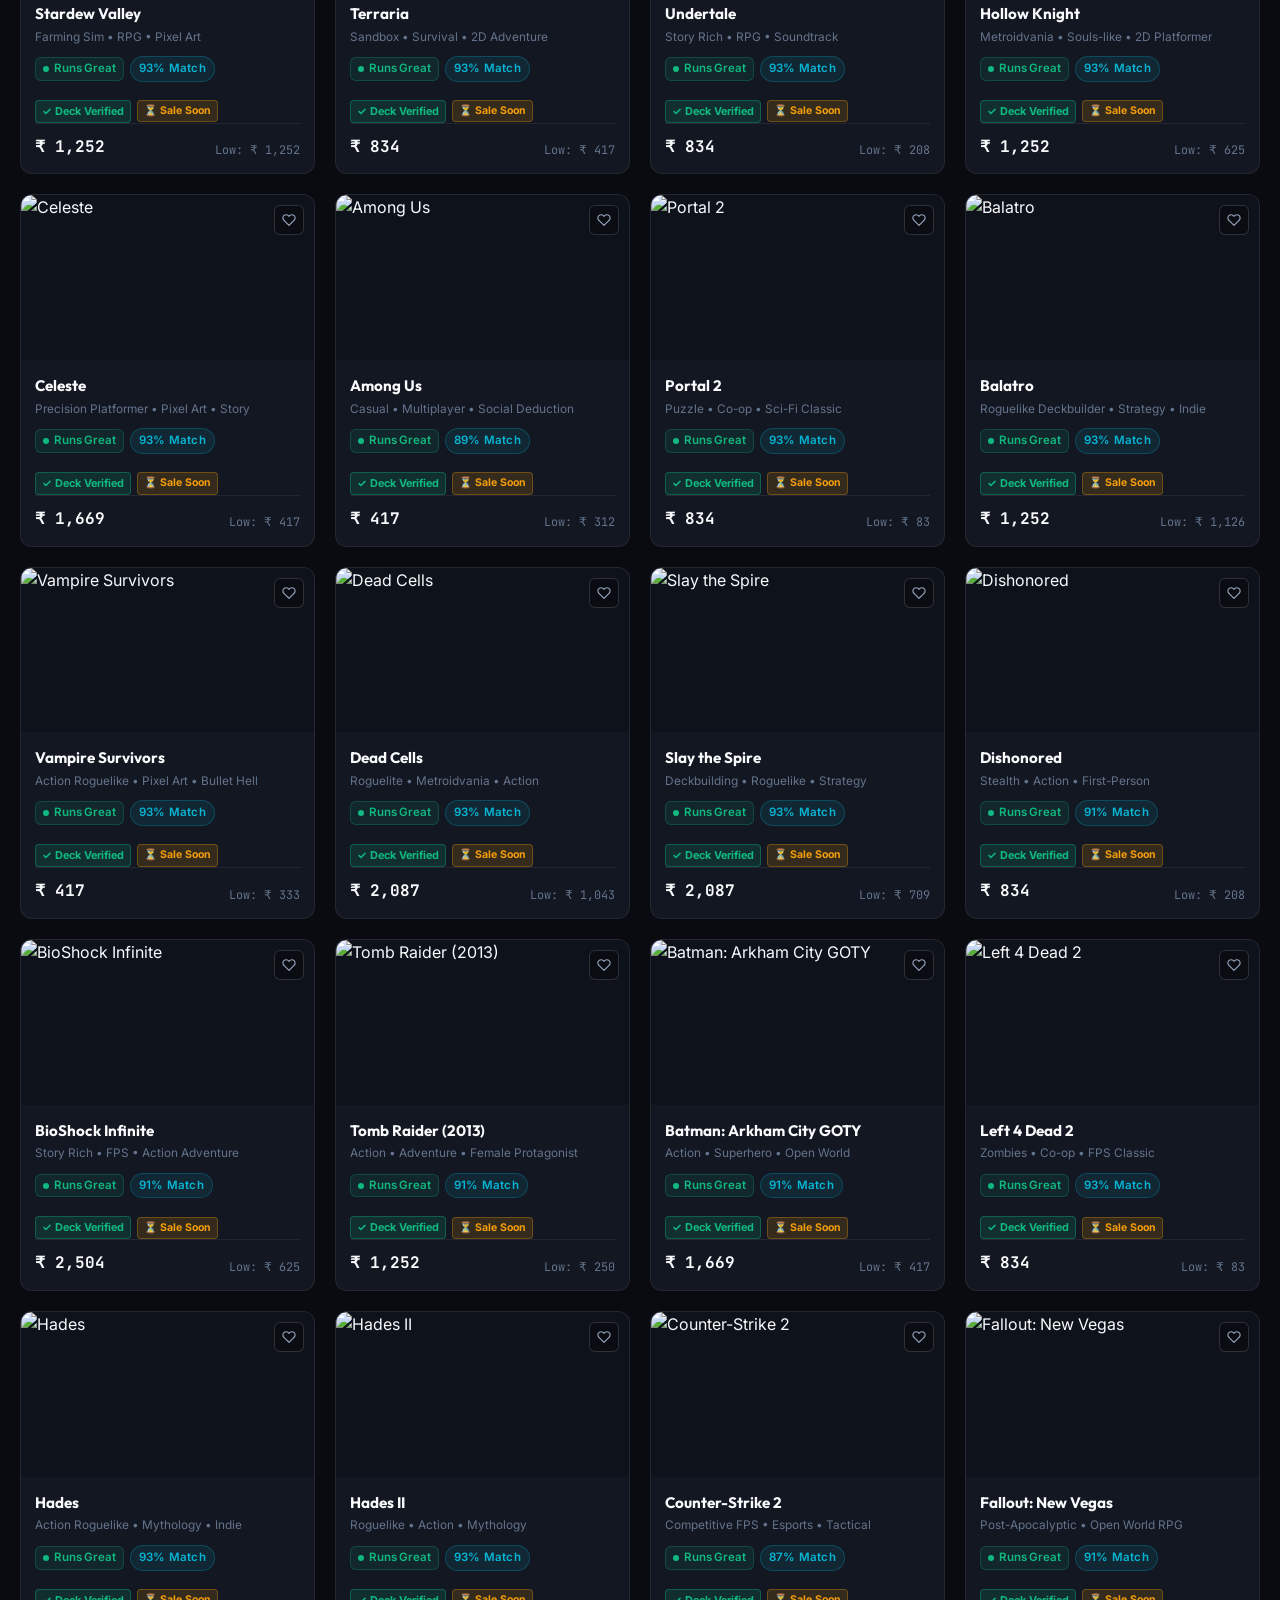
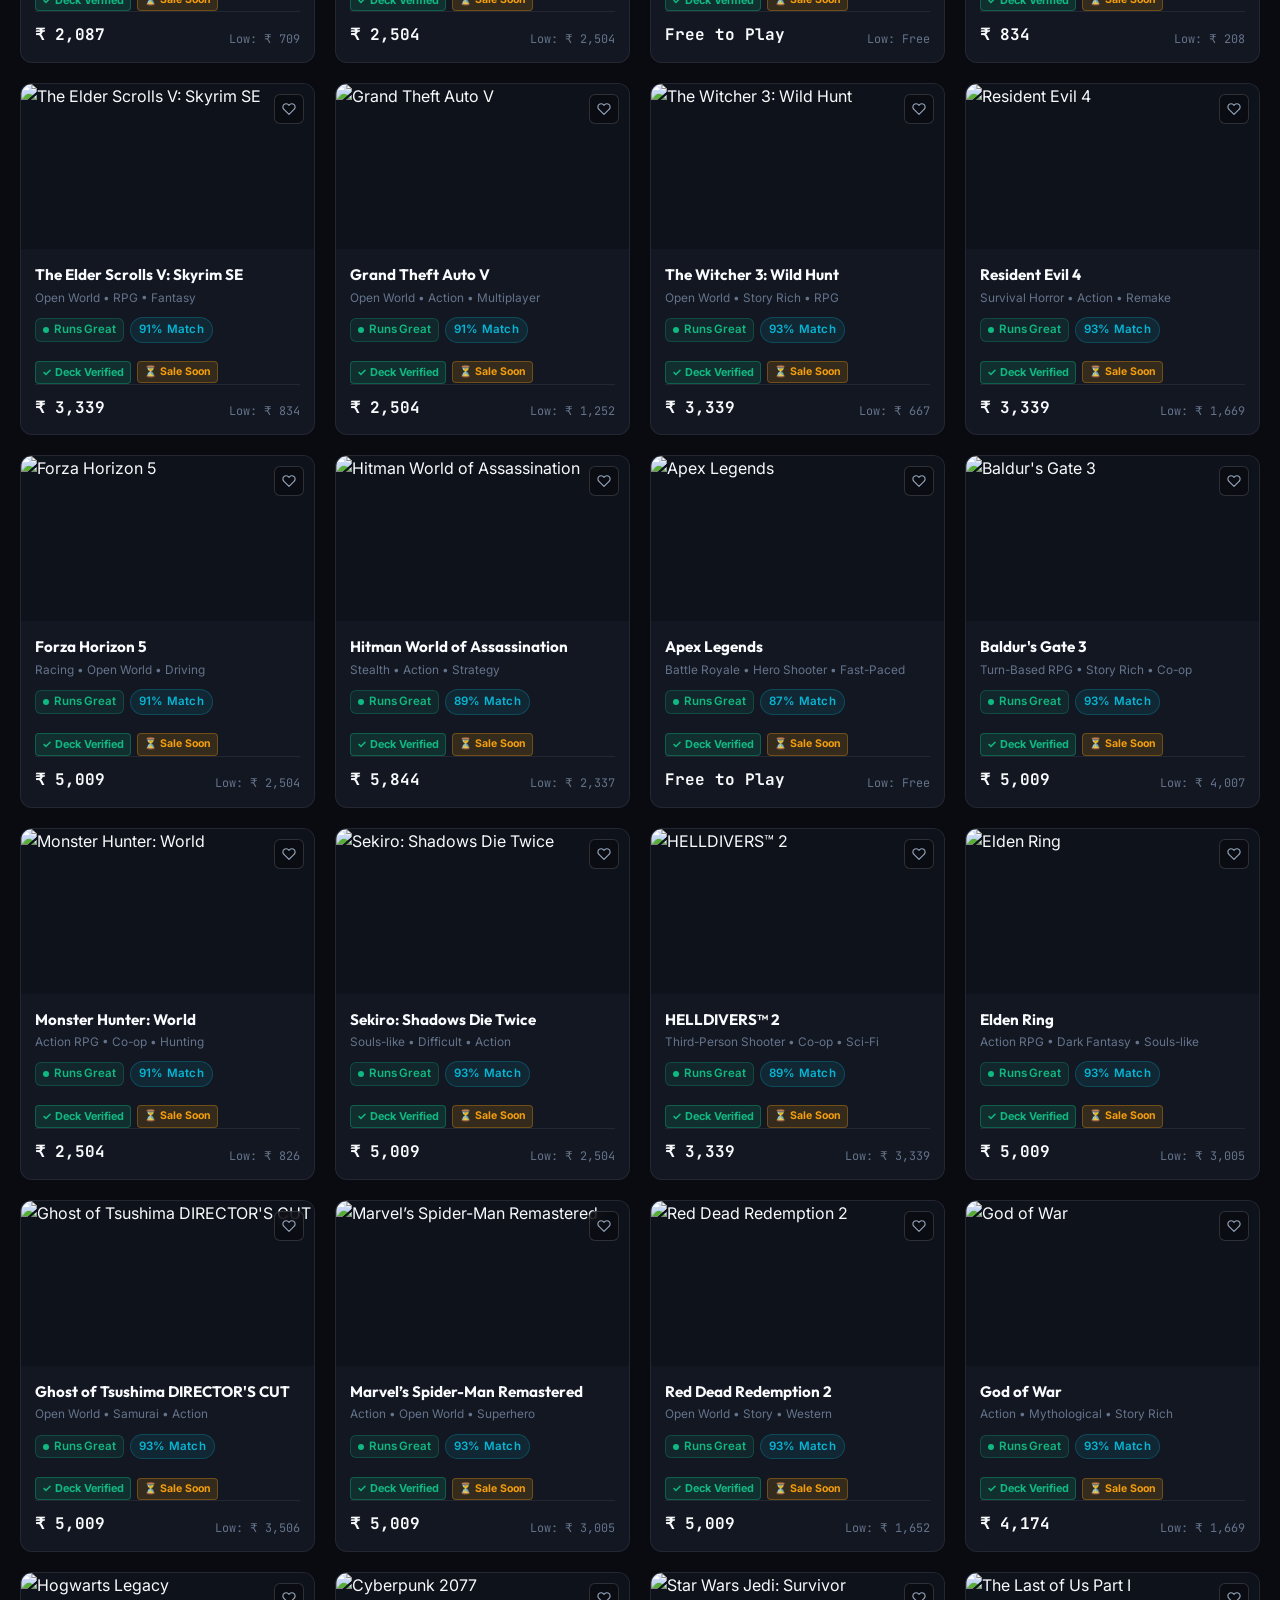
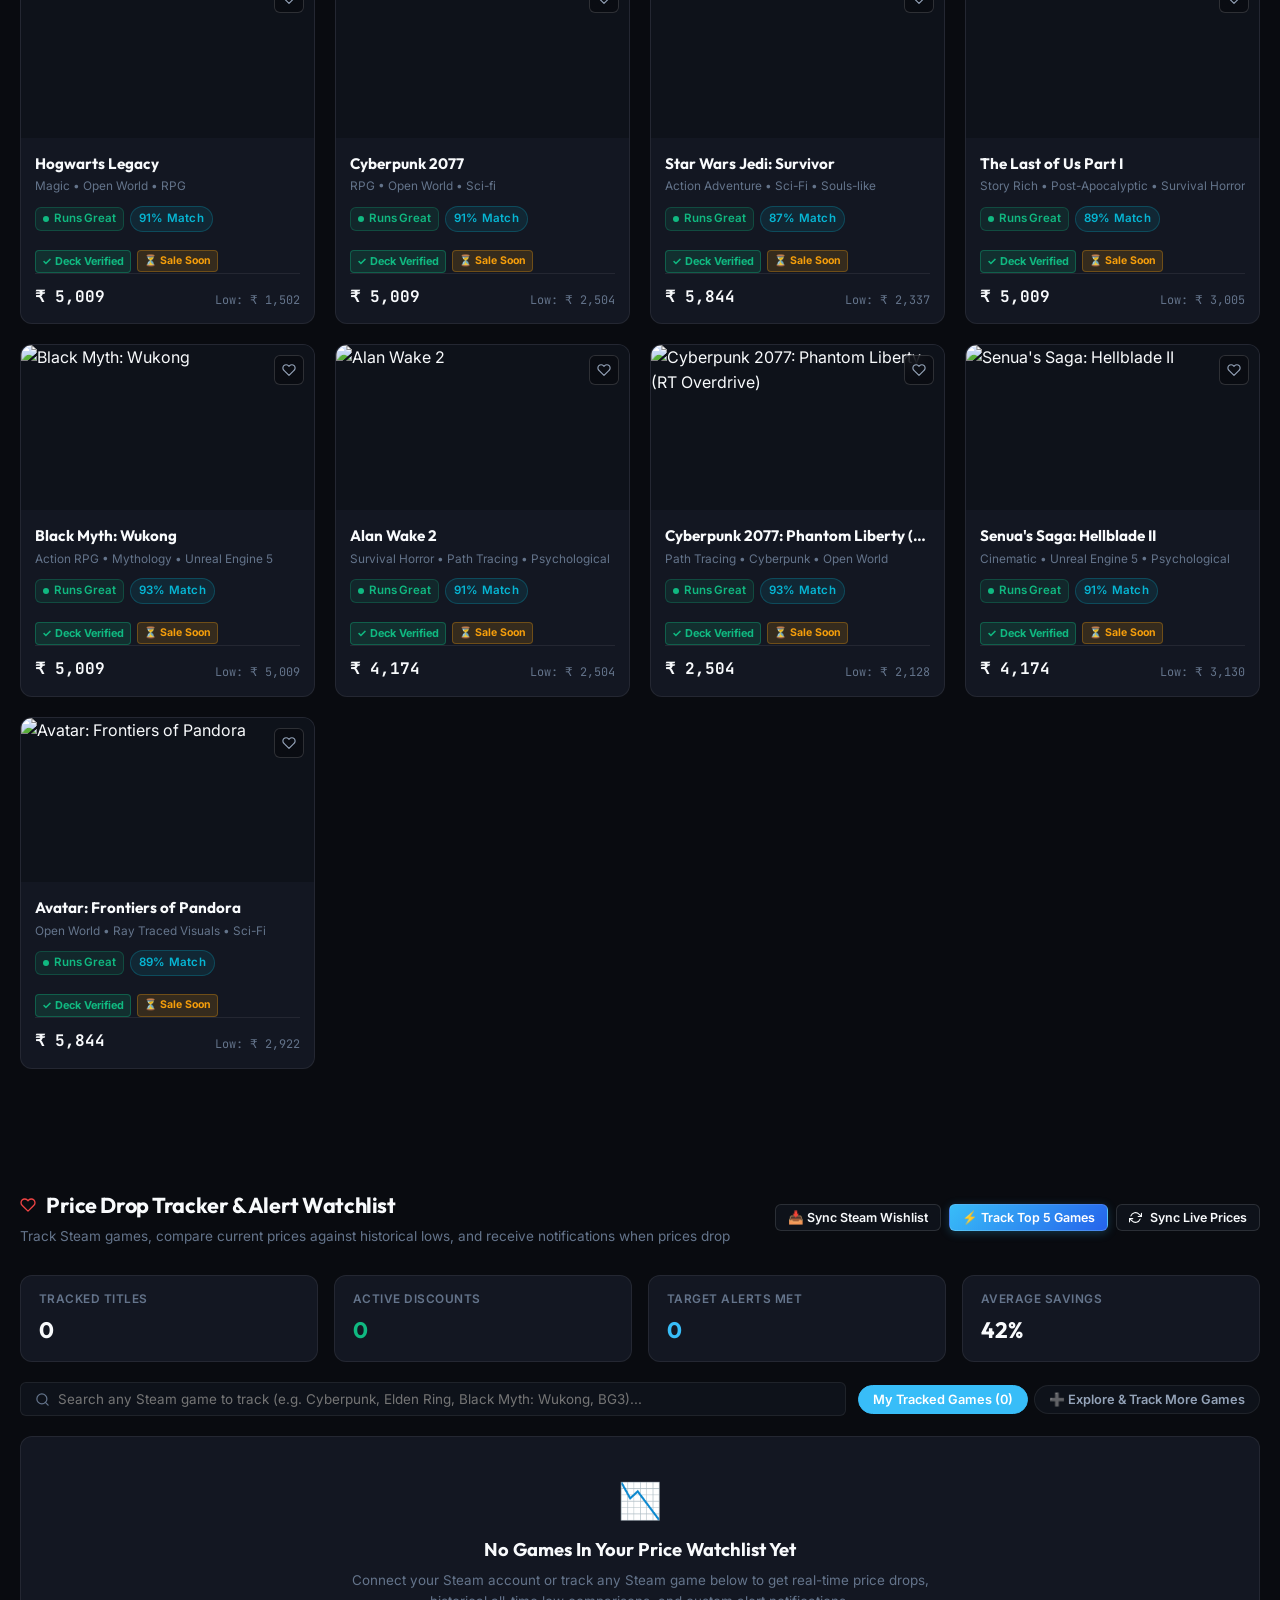
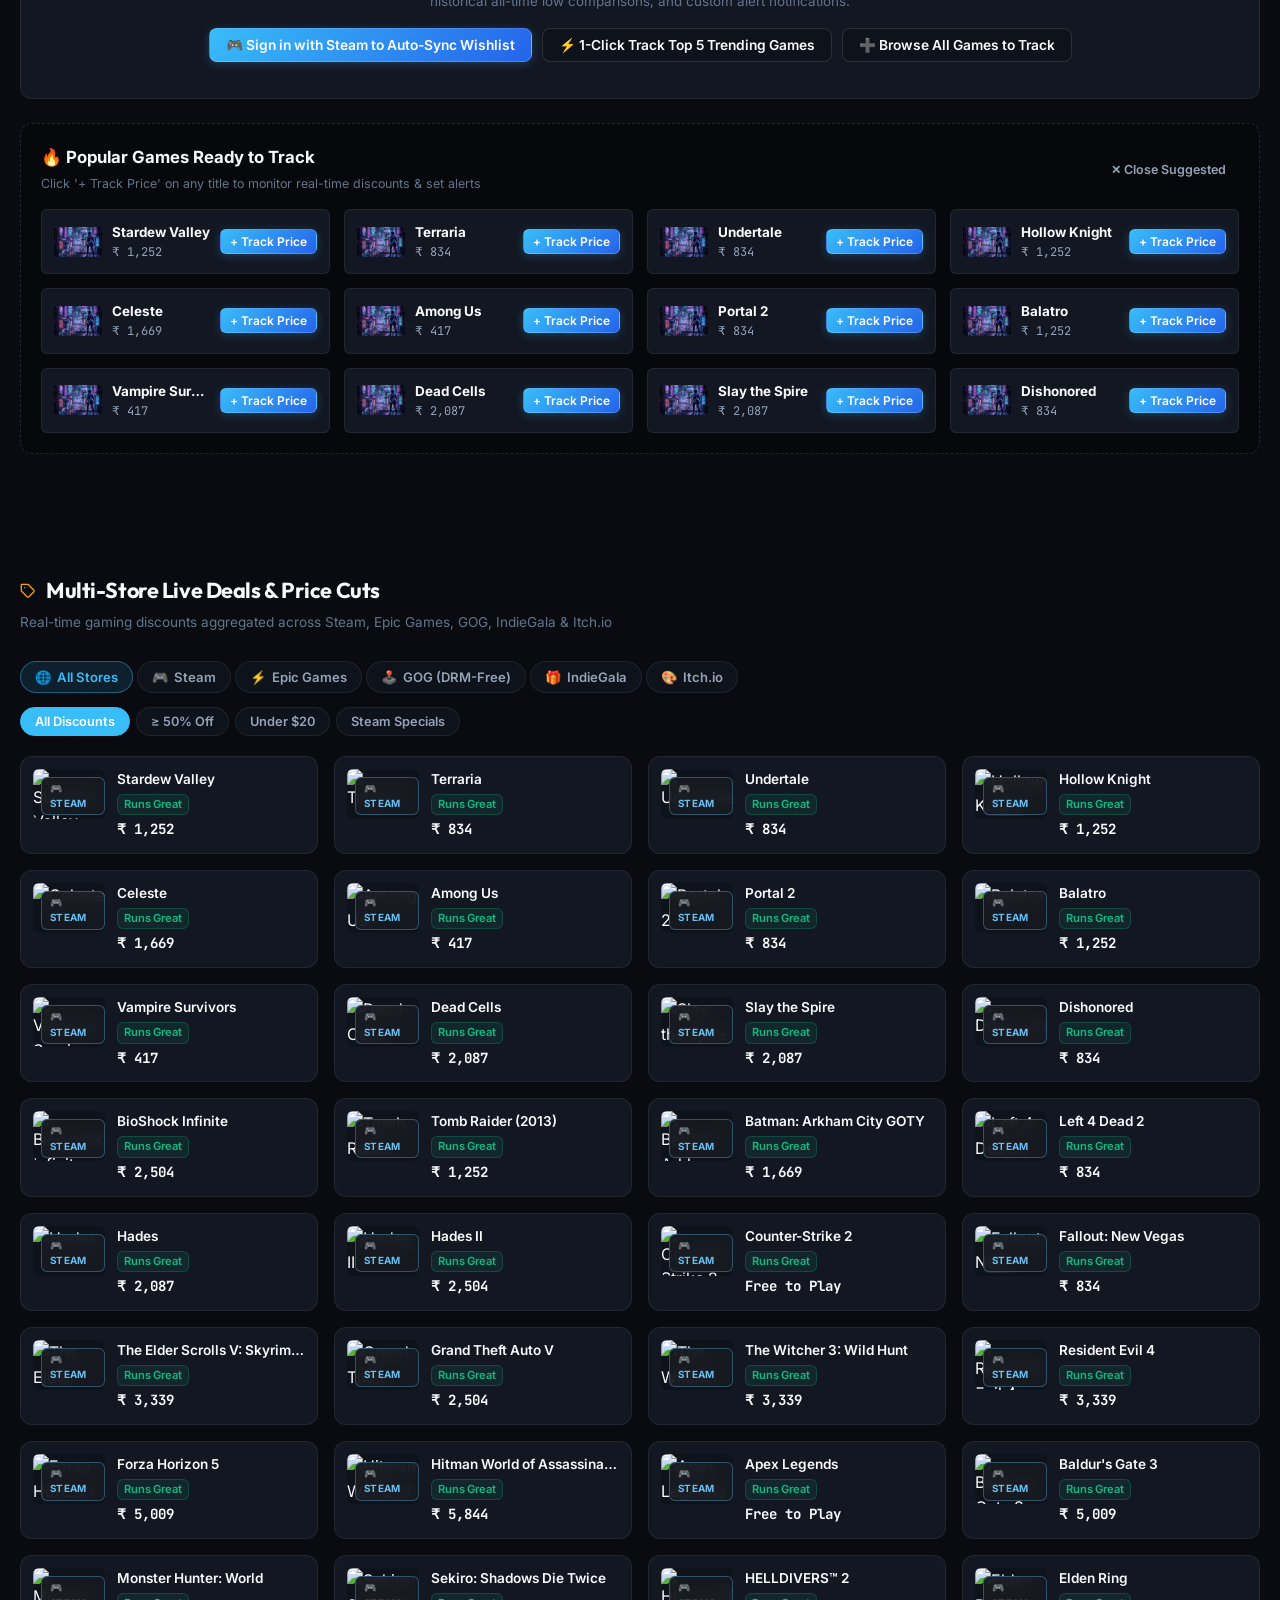
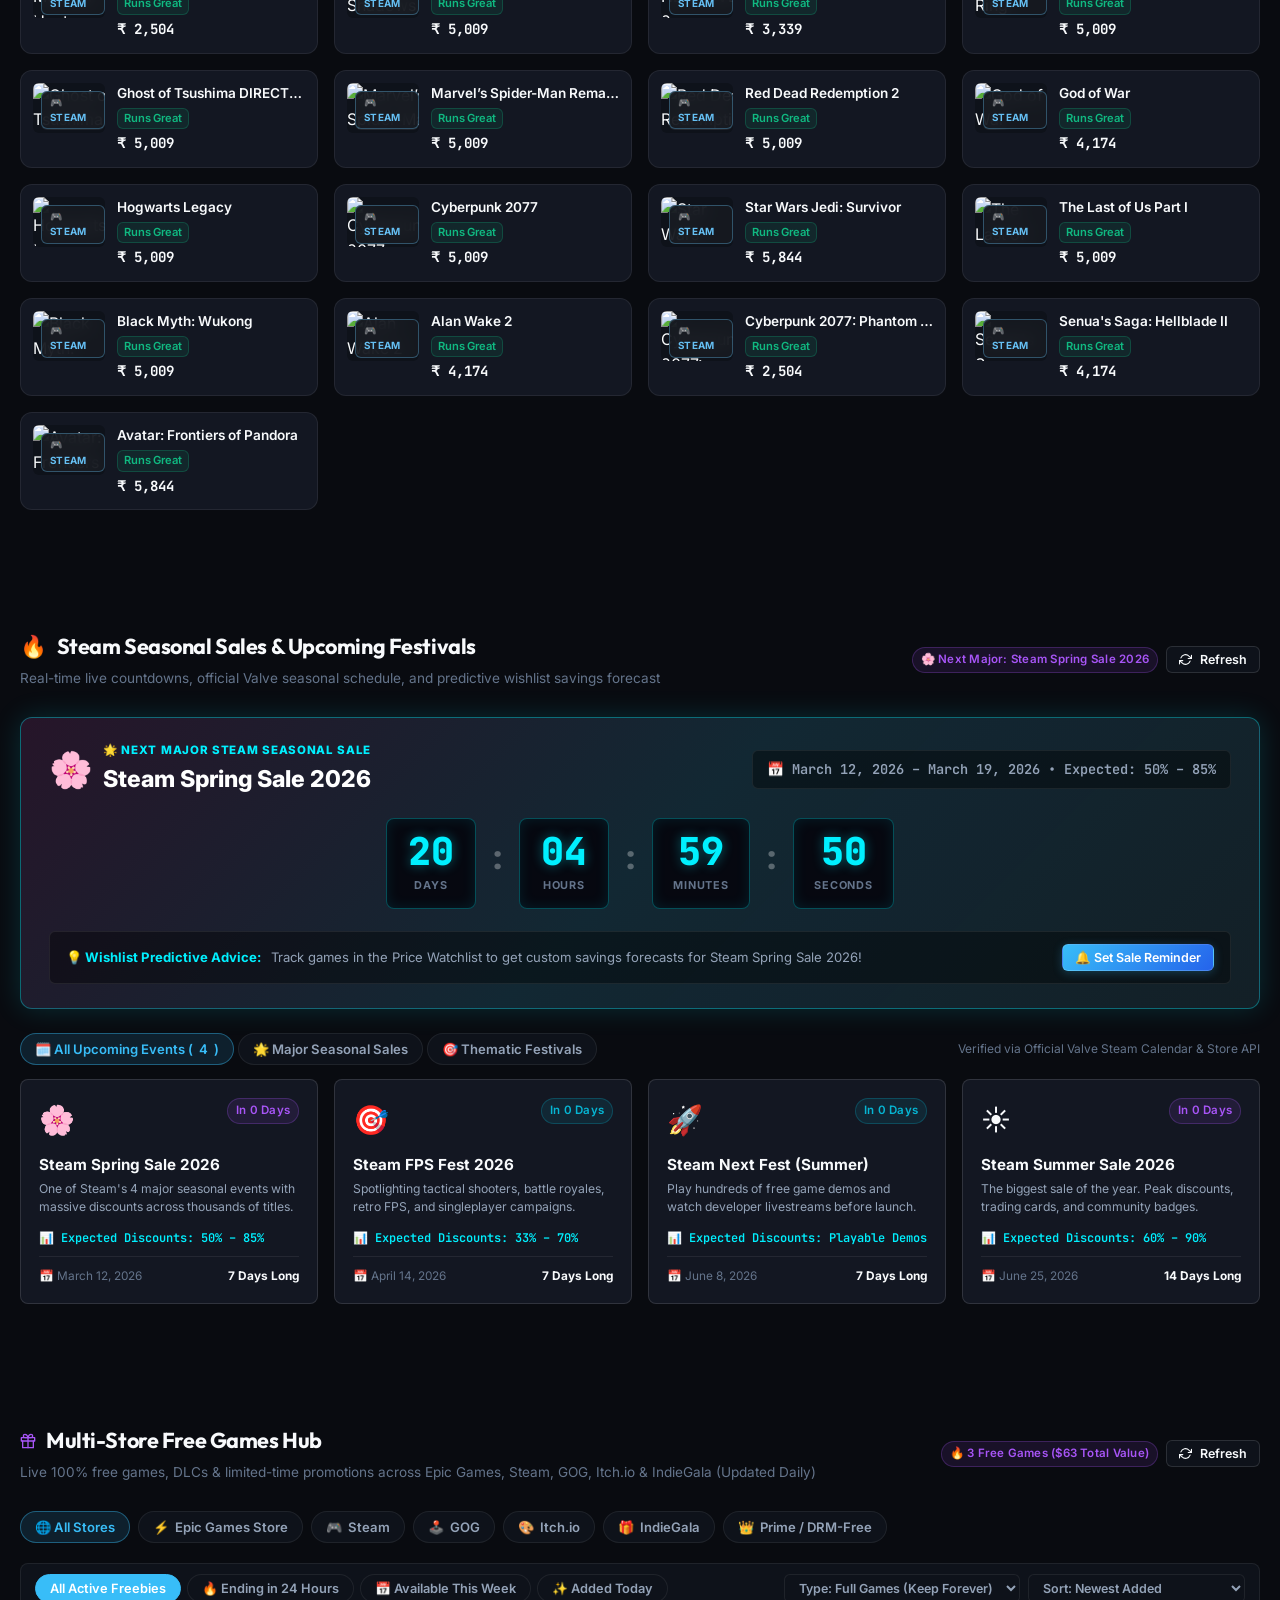
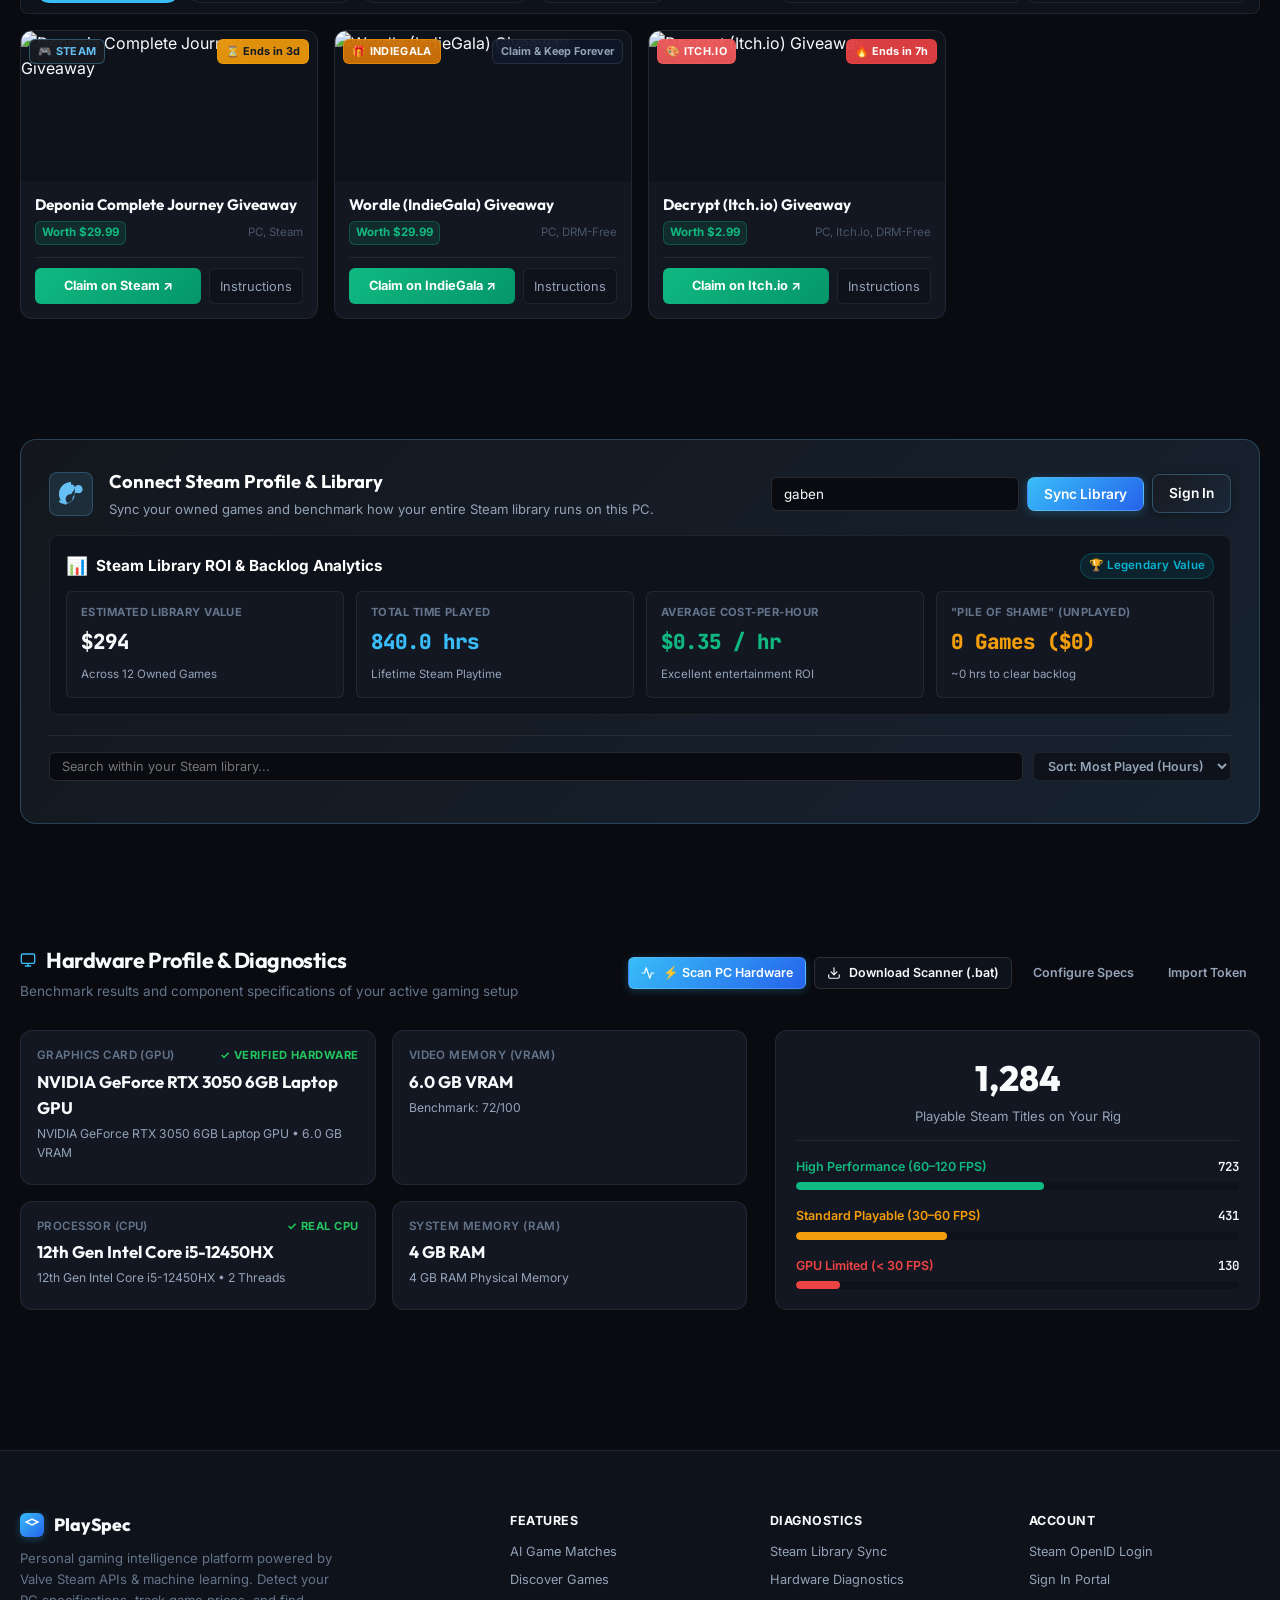
==== commit e1941cb2: "feat: Add 150+ curated question database, 15-question progressive gauntlet (5 Easy / 5 Med / 5 Hard)" ====
--- a/index.html
+++ b/index.html
@@ -737,6 +737,34 @@
 
         <!-- Quiz Arena Shell -->
         <div class="quiz-arena-shell">
+          <!-- Quiz Player Customization & Settings Bar -->
+          <div class="quiz-customizer-bar">
+            <div class="quiz-setting-group">
+              <label for="quizRoundLengthSelect"><span class="setting-icon">🔢</span> Round Length:</label>
+              <select id="quizRoundLengthSelect" class="quiz-setting-select" onchange="updateQuizSettings()" title="Choose number of questions per round">
+                <option value="5">⚡ 5 Questions (Sprint)</option>
+                <option value="10">🎯 10 Questions (Standard)</option>
+                <option value="15" selected>🏆 15 Questions (5 Easy / 5 Med / 5 Hard)</option>
+                <option value="20">🔥 20 Questions (Endurance Marathon)</option>
+              </select>
+            </div>
+
+            <div class="quiz-setting-group">
+              <label for="quizDifficultyModeSelect"><span class="setting-icon">⚖️</span> Difficulty Mode:</label>
+              <select id="quizDifficultyModeSelect" class="quiz-setting-select" onchange="updateQuizSettings()" title="Progressive Gauntlet or specific difficulty tier">
+                <option value="balanced" selected>⚖️ Progressive Gauntlet (Easy → Med → Hard)</option>
+                <option value="rookie">🟢 Rookie Only (Casual & Warmup)</option>
+                <option value="veteran">🟡 Veteran Only (Balanced Challenge)</option>
+                <option value="hardcore">🔴 Hardcore / God Tier Only (Elite)</option>
+                <option value="mixed">🎲 Chaos Random (All Mixed)</option>
+              </select>
+            </div>
+
+            <div class="quiz-database-stat">
+              <span>📚 Database Pool: <strong id="quizTotalDatabaseCount" style="color:var(--brand-blue)">150+</strong> Questions</span>
+            </div>
+          </div>
+
           <!-- Quiz Category Filter Chips -->
           <div class="quiz-topic-chips">
             <button class="quiz-topic-chip active" data-quiz-cat="all" onclick="selectQuizCategory('all')">🌐 All Topics</button>
@@ -753,9 +781,10 @@
             <!-- Header with Question Count, Points, Difficulty & Audio toggle -->
             <div class="quiz-card-top-bar">
               <div style="display:flex;align-items:center;gap:8px;flex-wrap:wrap">
-                <span class="badge badge-purple" id="quizQuestionNumberBadge">Question 1 / 10</span>
+                <span class="badge badge-purple" id="quizQuestionNumberBadge">Question 1 / 15</span>
                 <span class="badge badge-cyan" id="quizCategoryBadge">🗡️ RPG & AAA Lore</span>
                 <span class="badge badge-green" id="quizDifficultyBadge">🟢 Rookie</span>
+                <span class="badge badge-yellow" id="quizStageBadge" style="font-weight:700">🟢 Stage 1: Warmup</span>
                 <span class="badge badge-purple" id="quizAuthorBadge" style="display:none;font-size:0.7rem">👤 By Community</span>
               </div>
               <div style="display:flex;align-items:center;gap:10px;flex-wrap:wrap">
--- a/styles.css
+++ b/styles.css
@@ -5726,8 +5726,55 @@
   box-shadow: 0 0 10px rgba(16, 185, 129, 0.4);
 }
 
-
-
-
-
-
+/* ── Quiz Customizer & Settings Bar ── */
+.quiz-customizer-bar {
+  display: flex;
+  align-items: center;
+  justify-content: space-between;
+  flex-wrap: wrap;
+  gap: 12px;
+  background: rgba(15, 23, 42, 0.6);
+  border: 1px solid var(--border-subtle);
+  border-radius: var(--radius-md);
+  padding: 10px 16px;
+  margin-bottom: 14px;
+}
+
+.quiz-setting-group {
+  display: flex;
+  align-items: center;
+  gap: 8px;
+  font-size: 0.8rem;
+  font-weight: 600;
+  color: var(--text-secondary);
+}
+
+.quiz-setting-select {
+  background: var(--bg-surface);
+  border: 1px solid var(--border-subtle);
+  color: var(--text-primary);
+  font-family: var(--font-body);
+  font-size: 0.8rem;
+  padding: 5px 10px;
+  border-radius: var(--radius-xs);
+  cursor: pointer;
+  outline: none;
+  transition: all var(--transition-fast);
+}
+
+.quiz-setting-select:hover, .quiz-setting-select:focus {
+  border-color: var(--brand-blue);
+  box-shadow: 0 0 8px var(--brand-blue-glow);
+}
+
+.quiz-database-stat {
+  font-size: 0.78rem;
+  color: var(--text-muted);
+  font-family: var(--font-mono);
+}
+
+
+
+
+
+
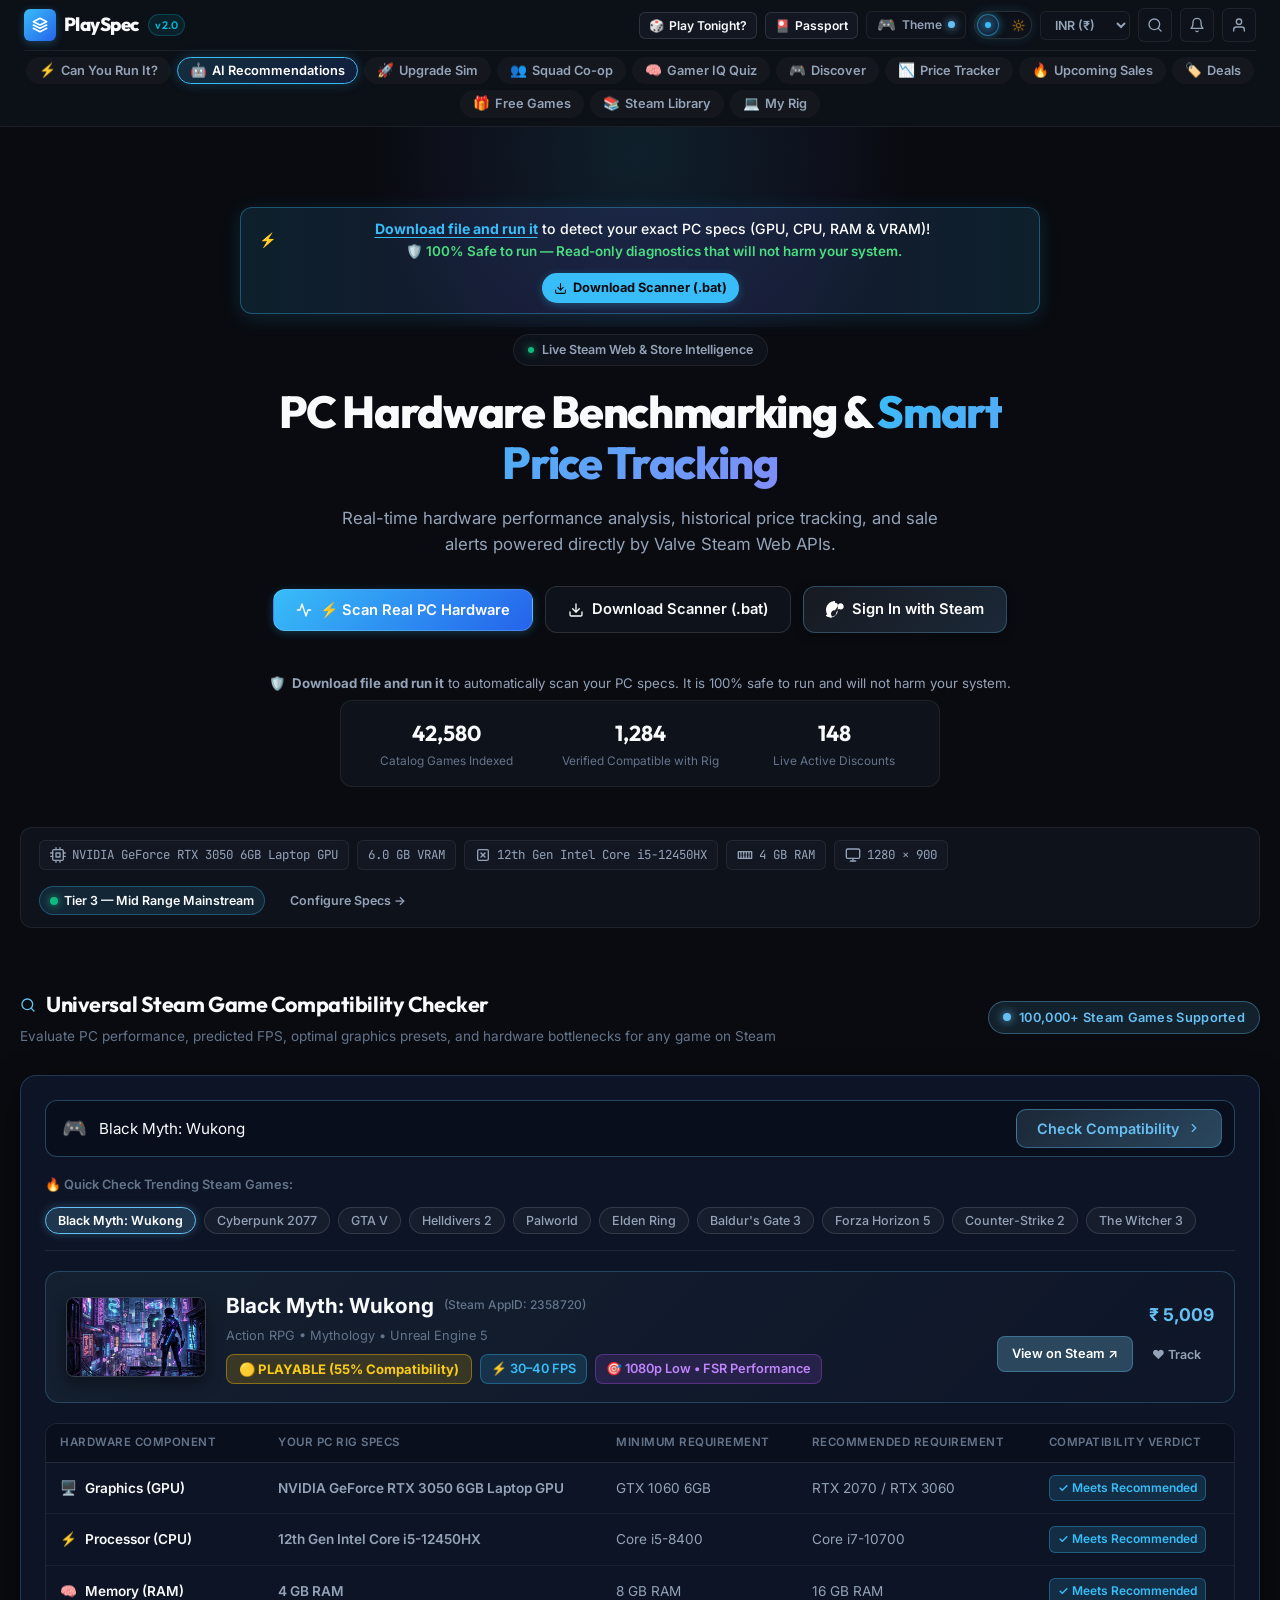
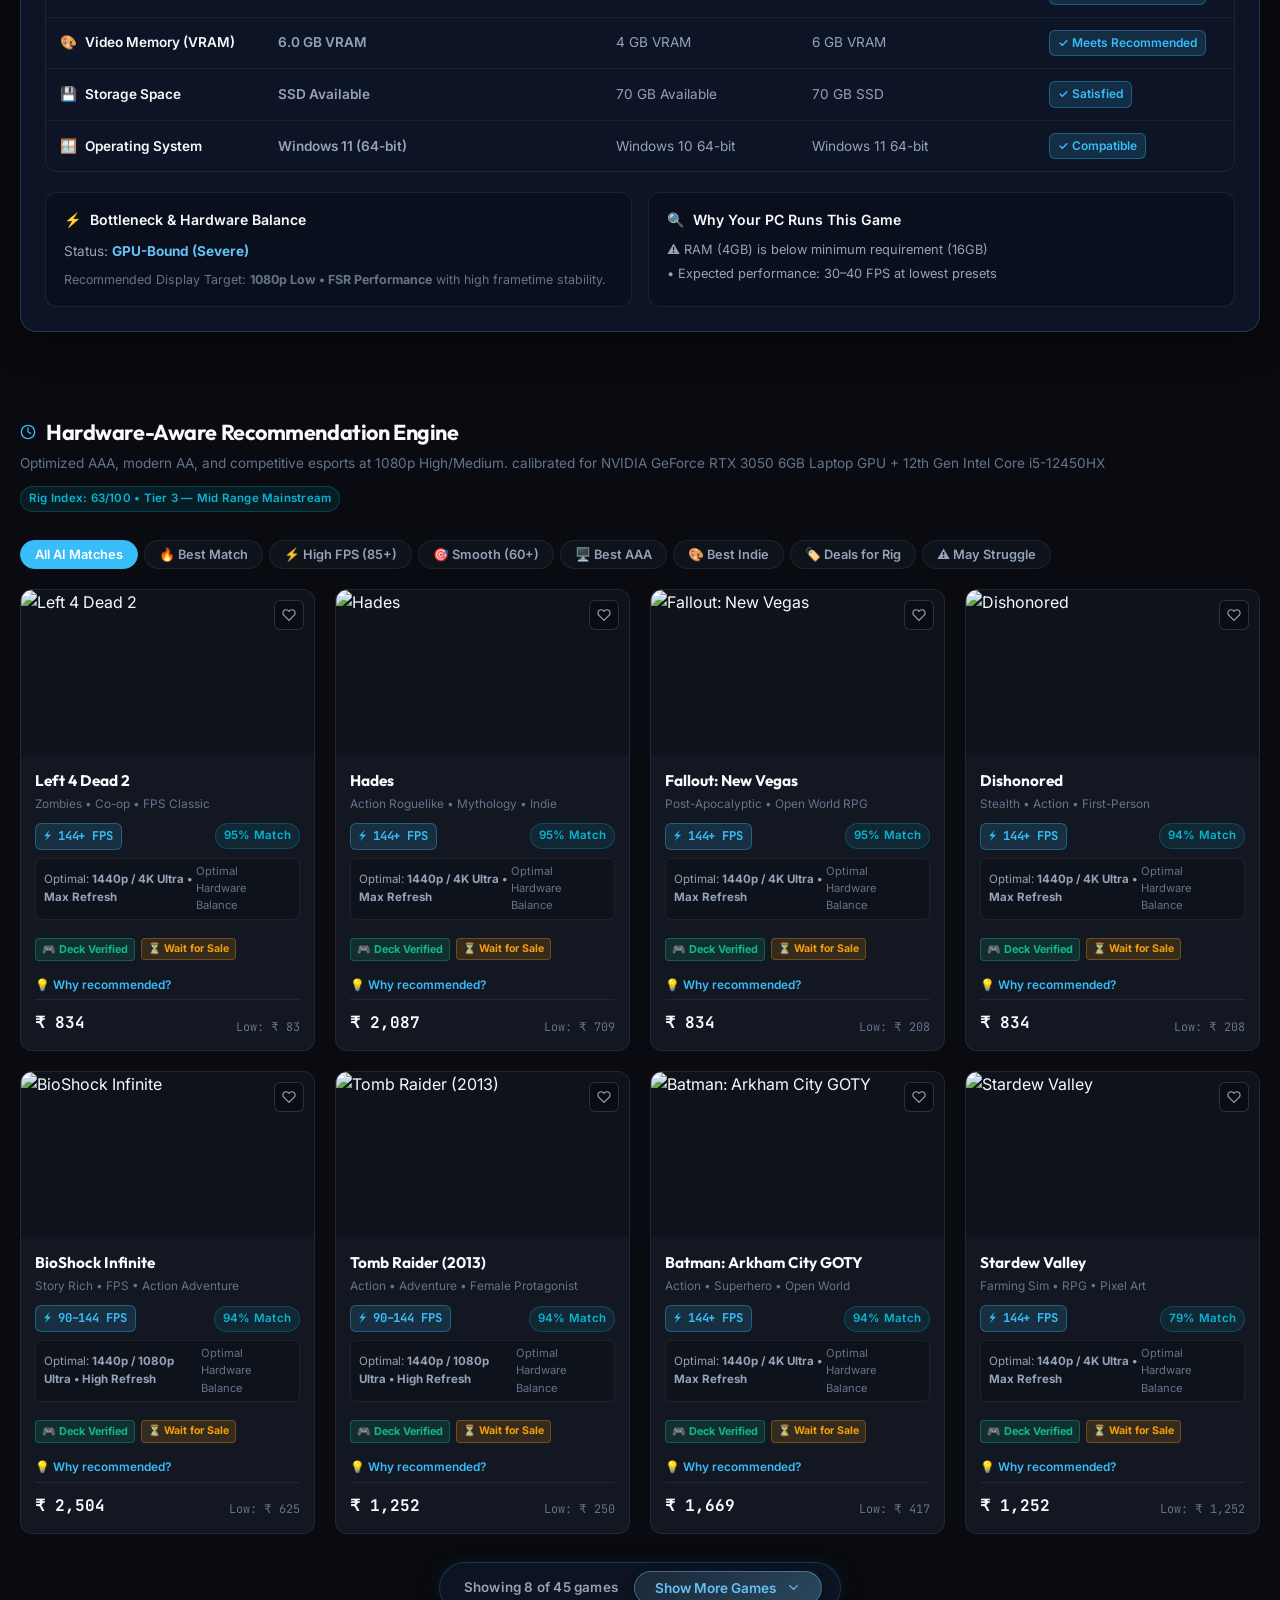
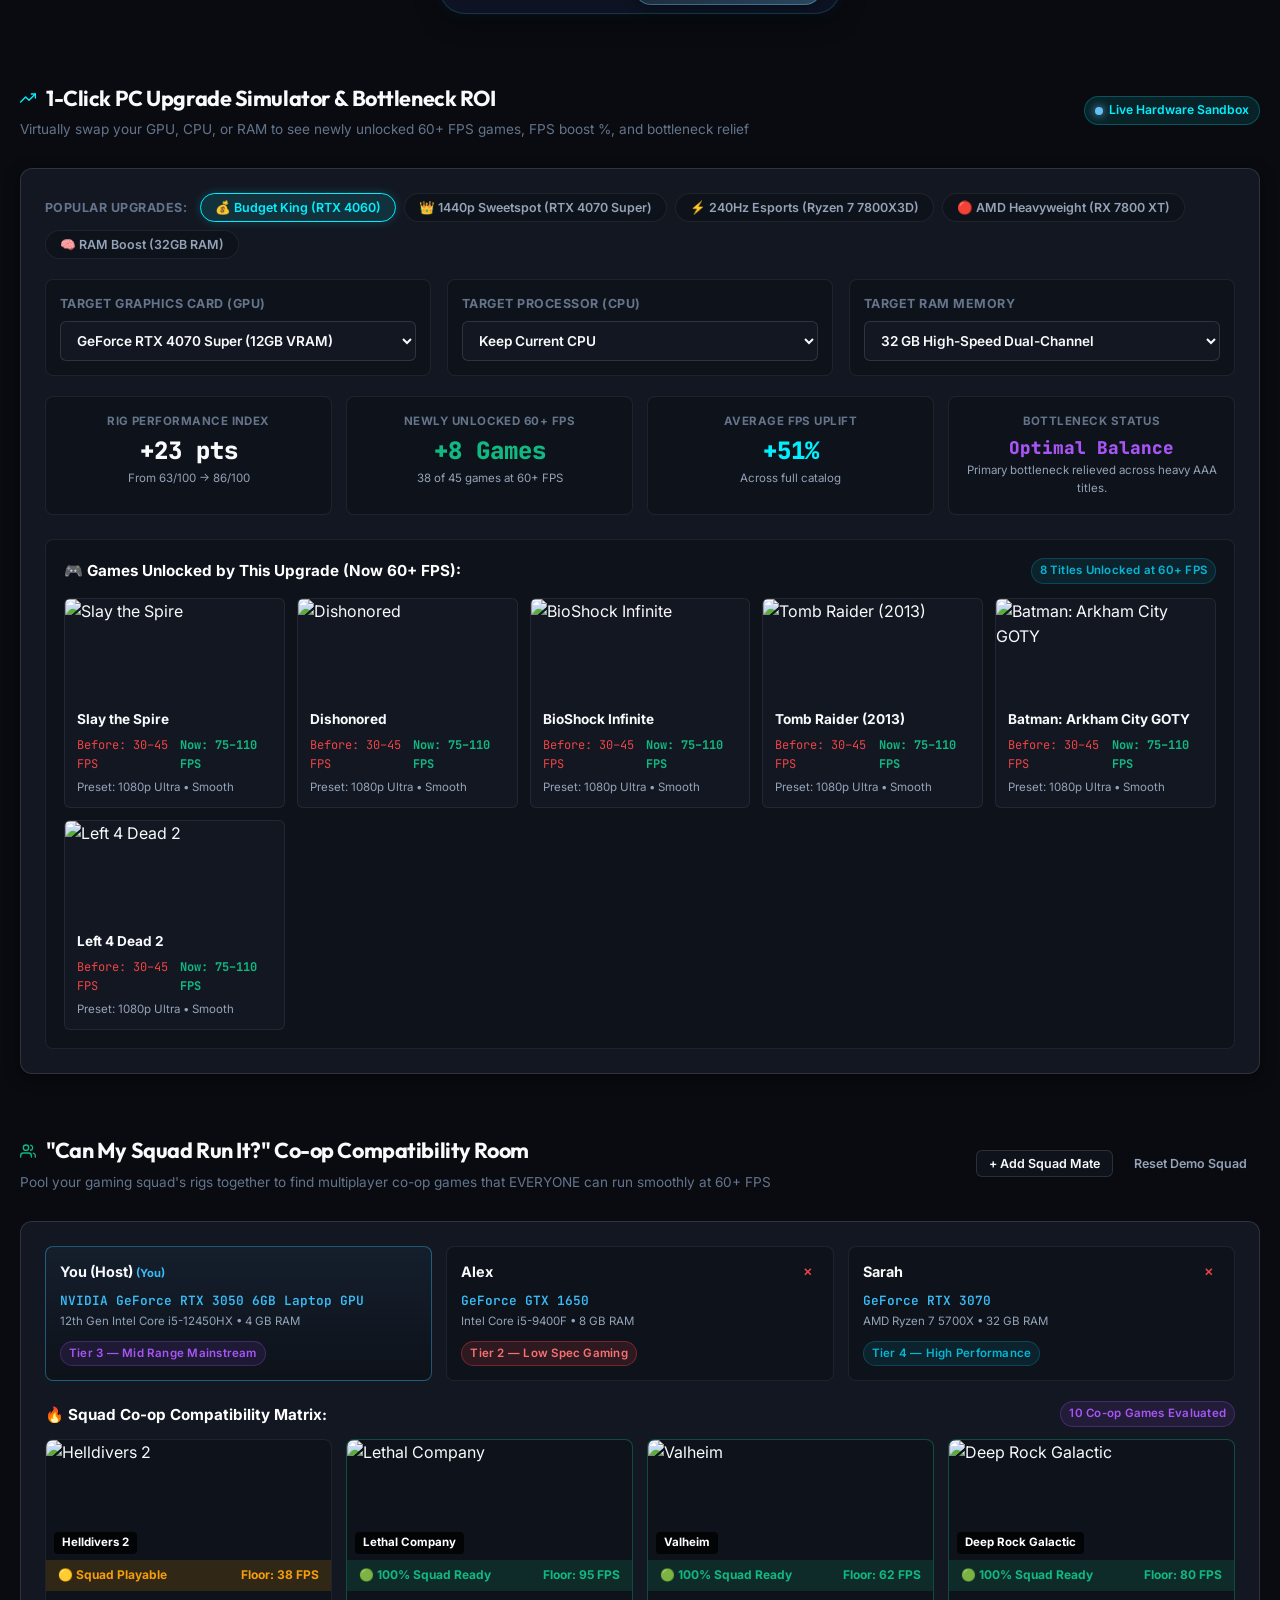
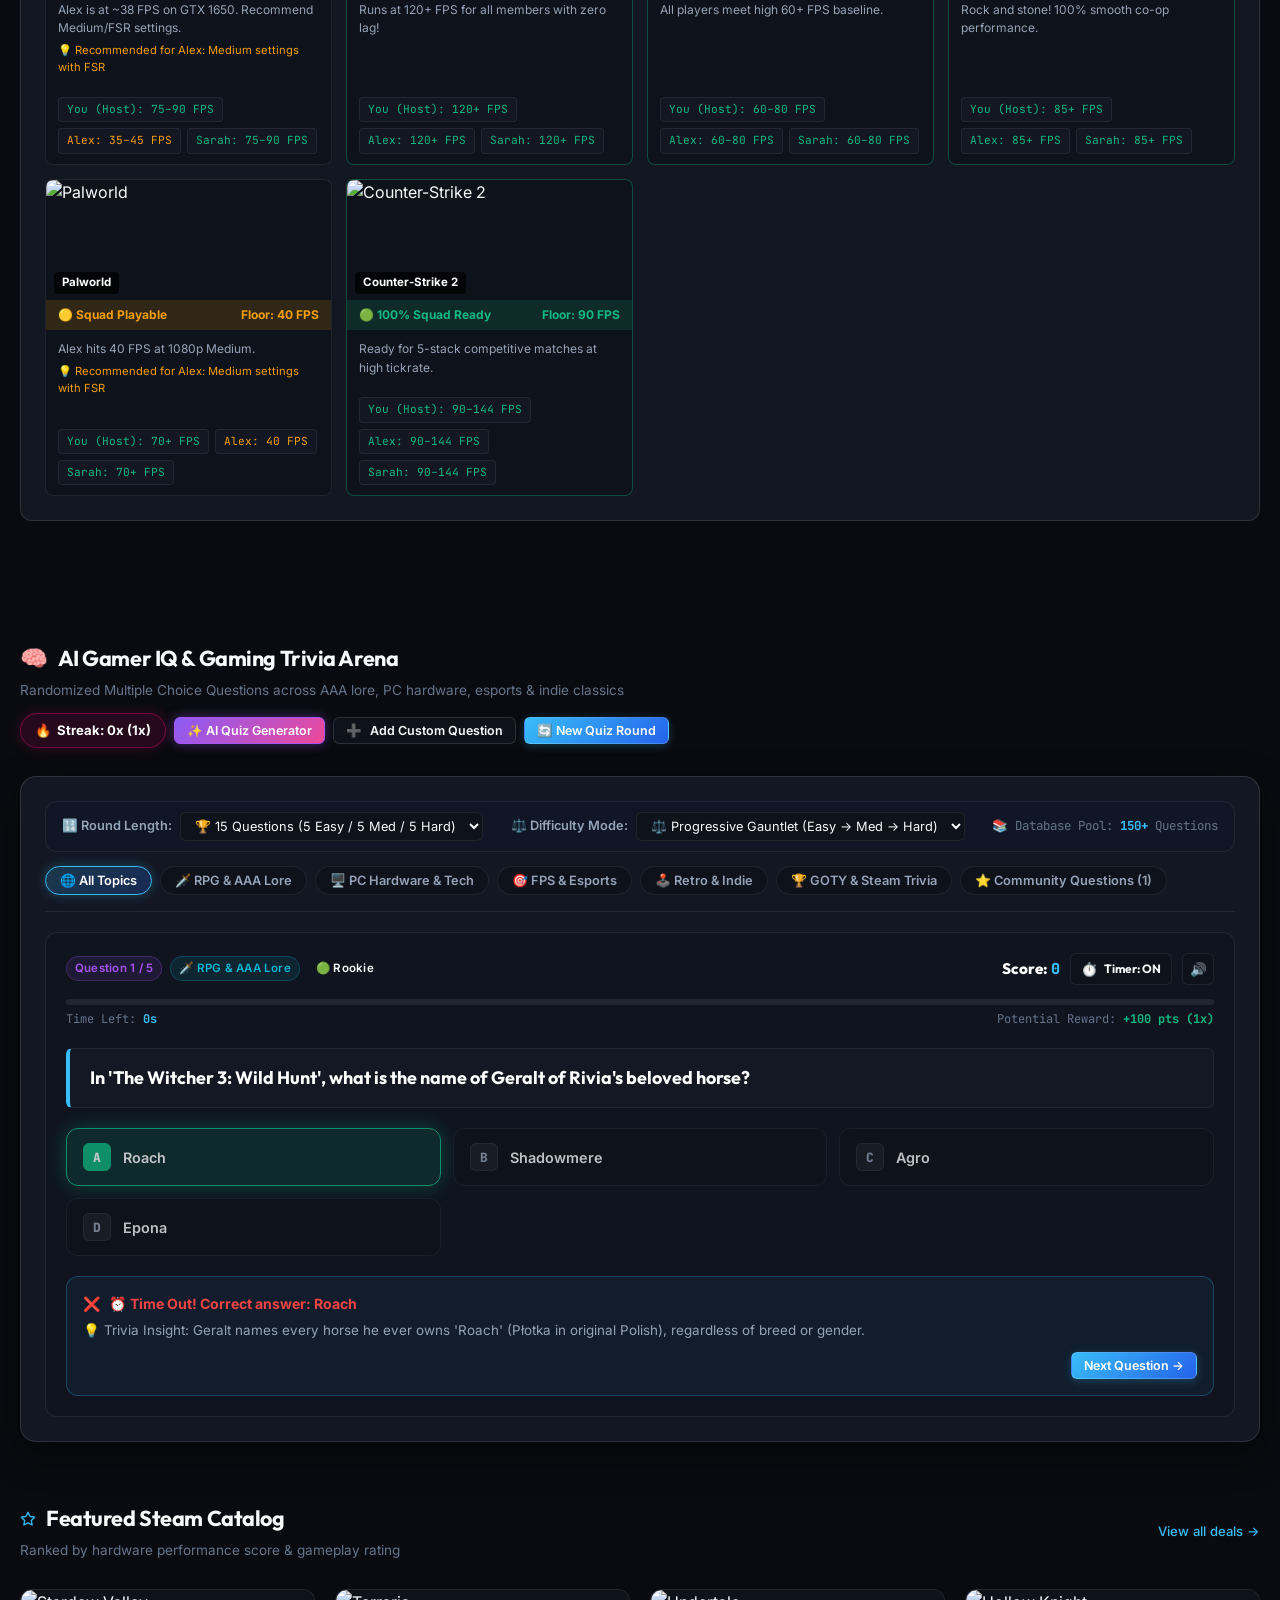
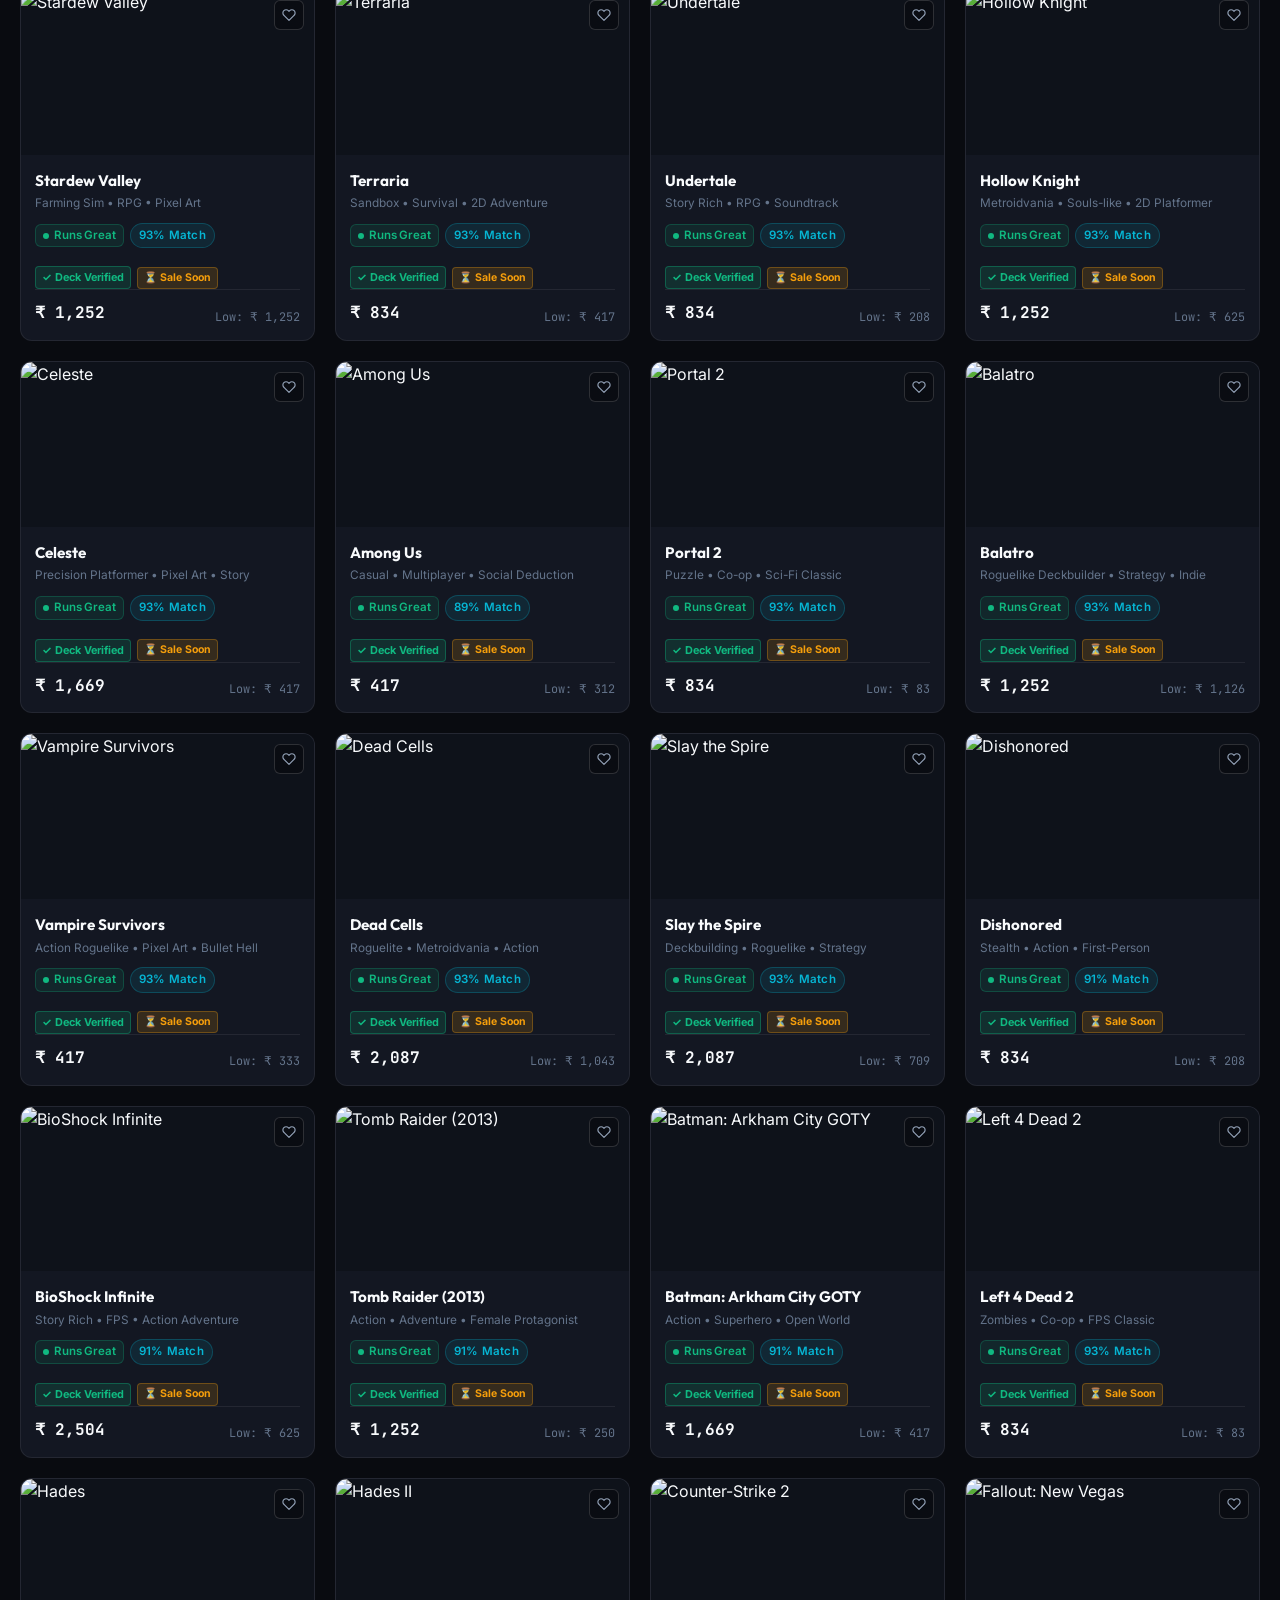
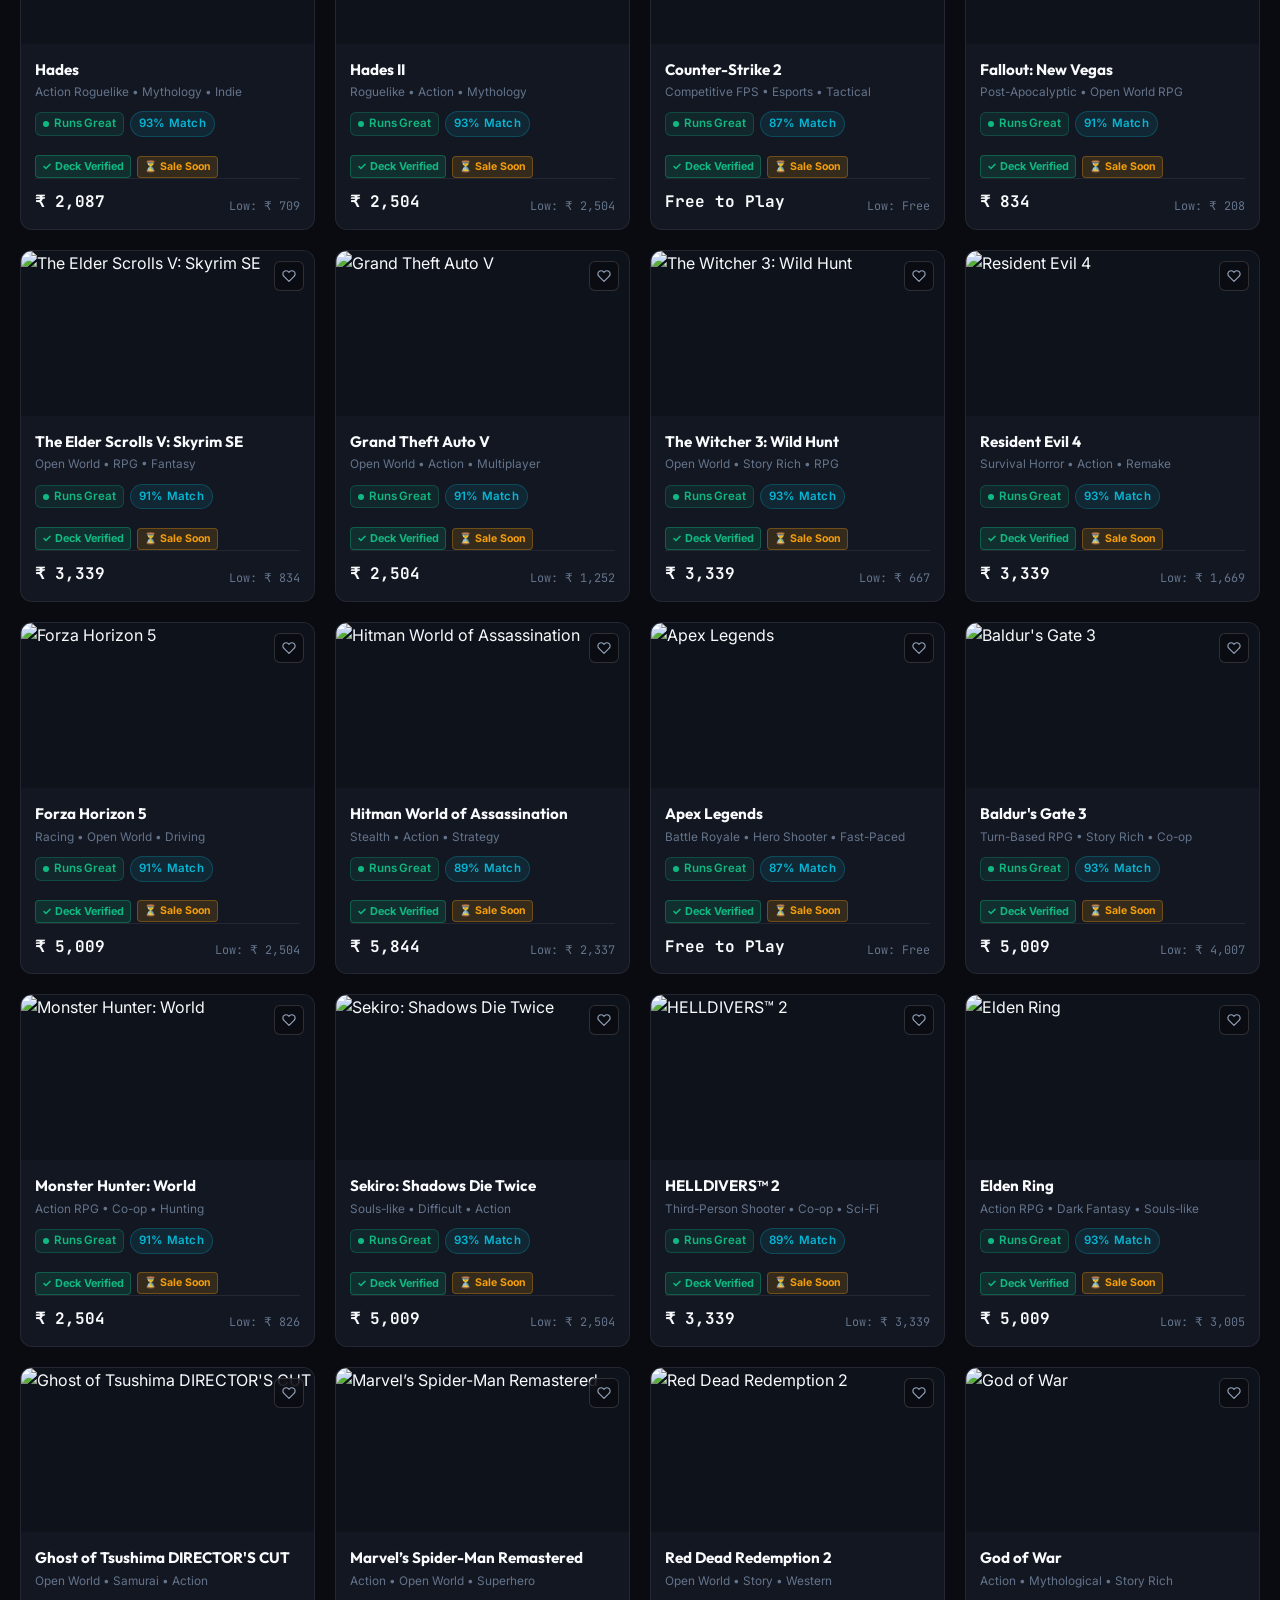
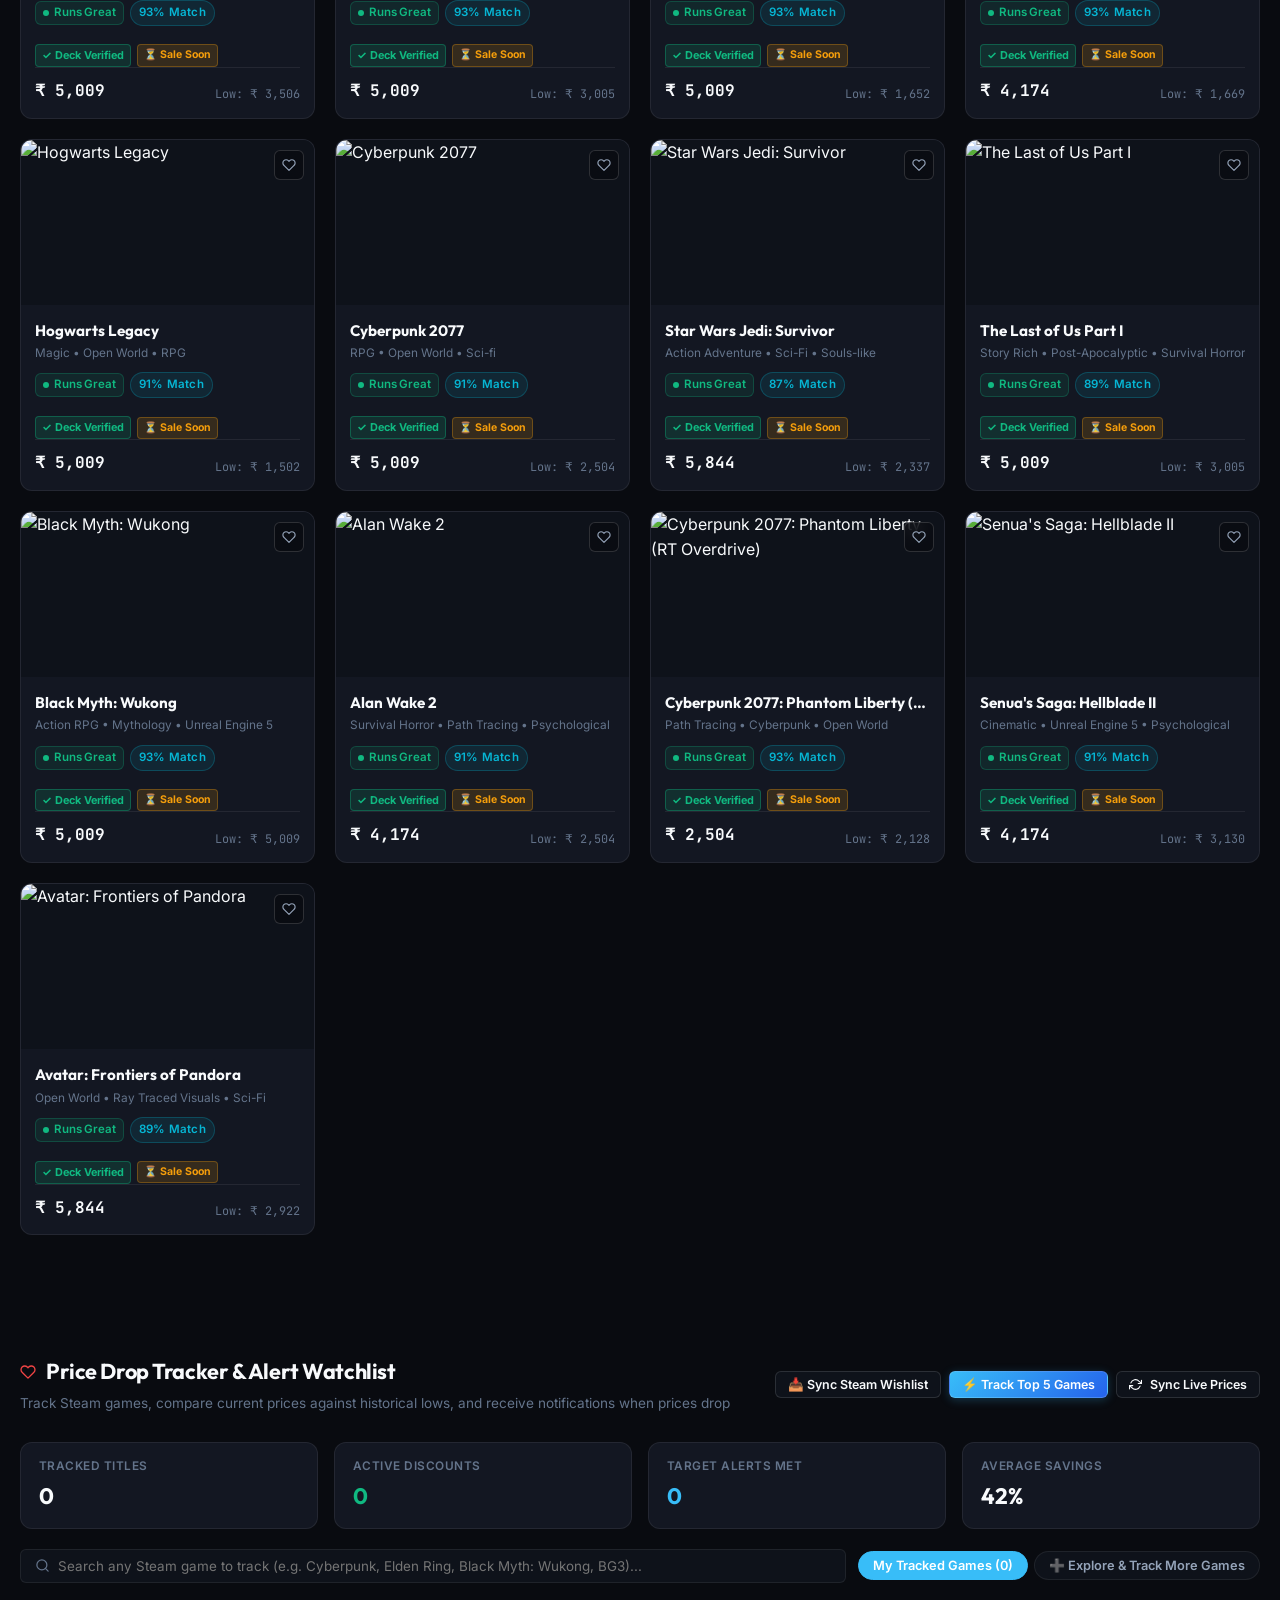
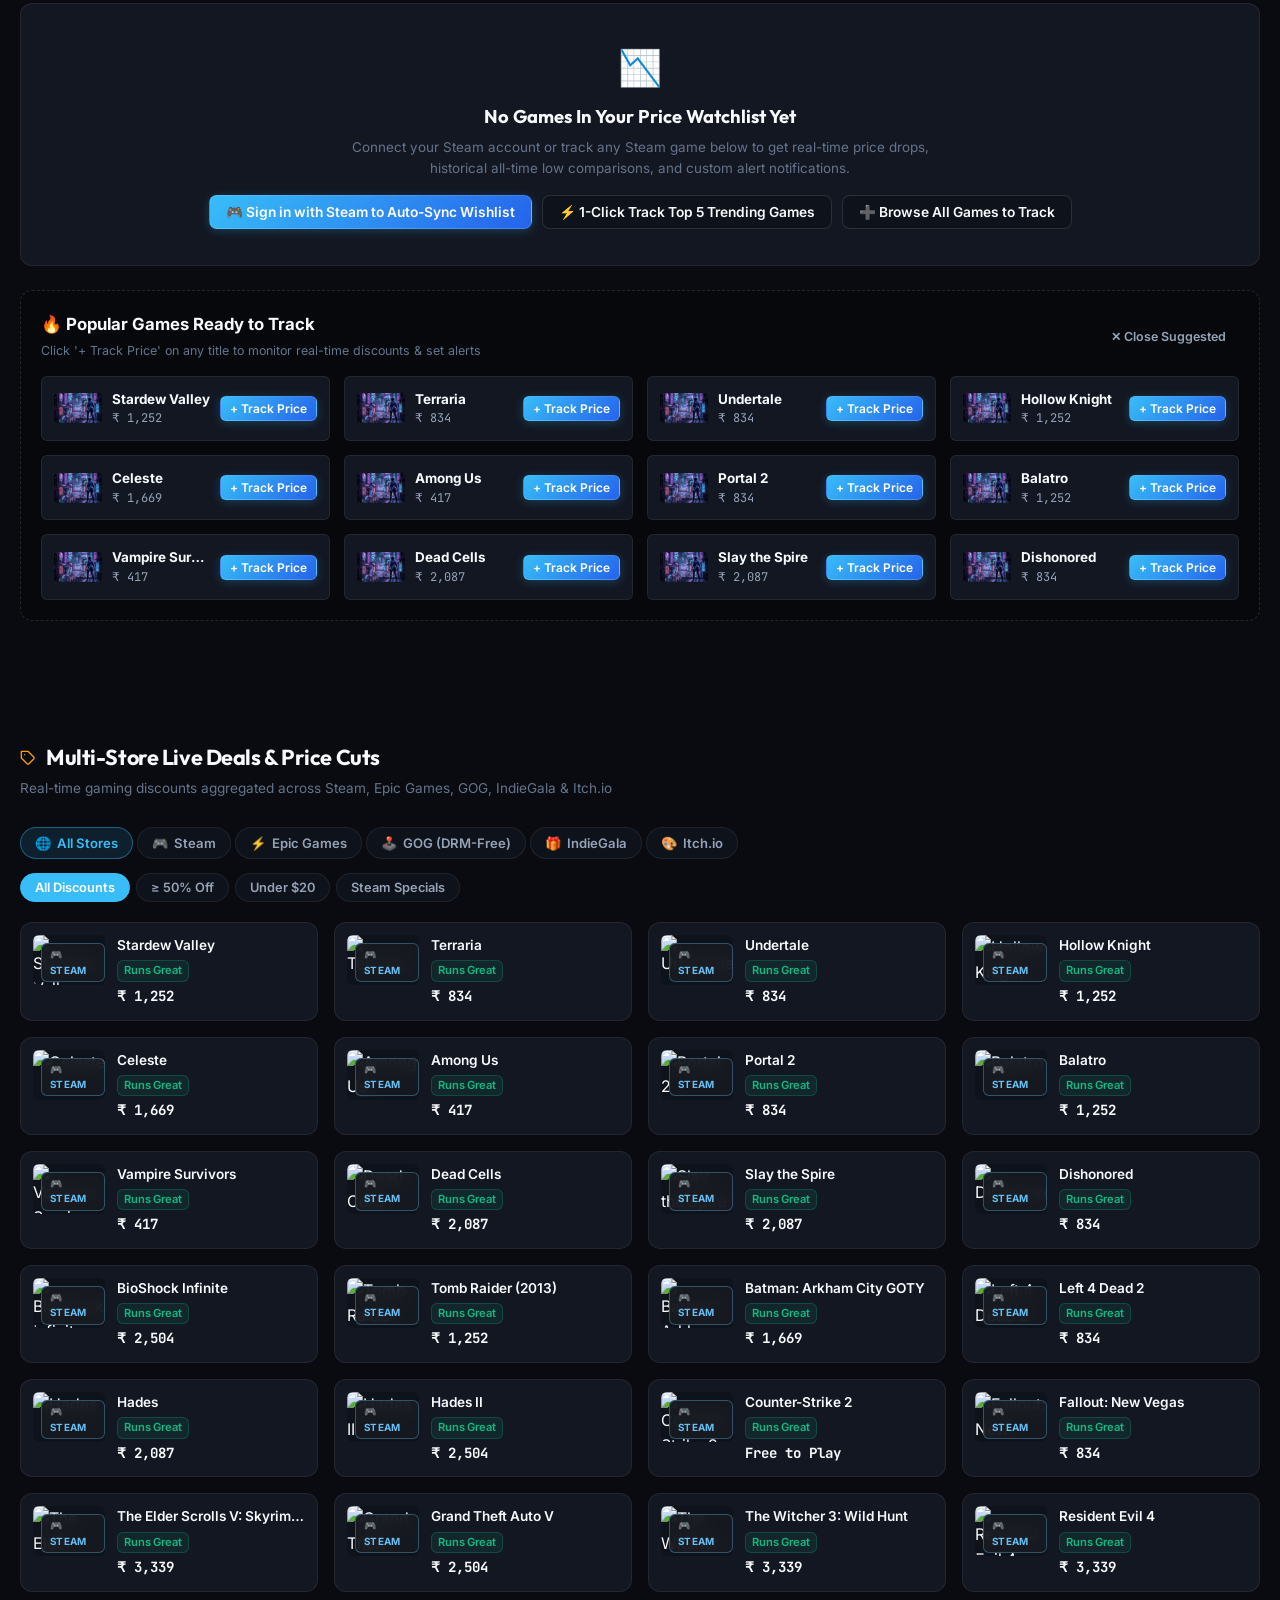
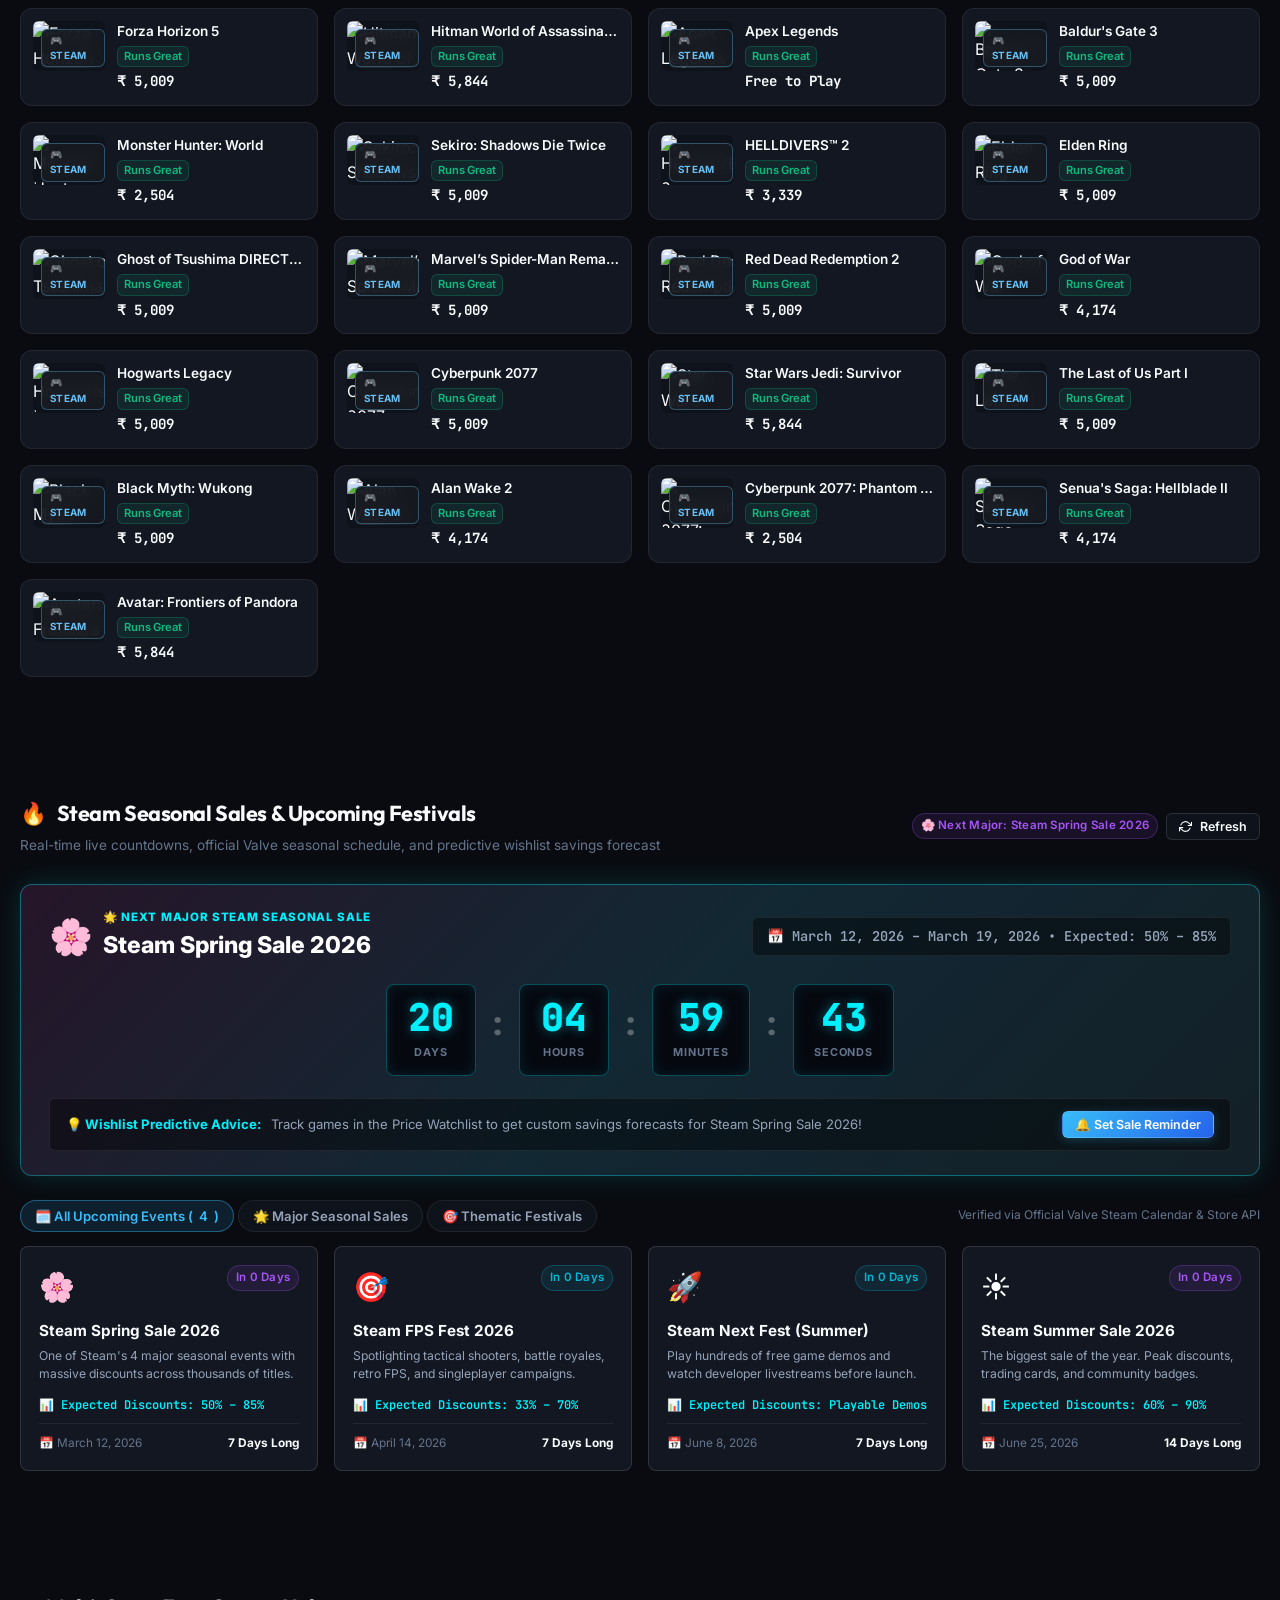
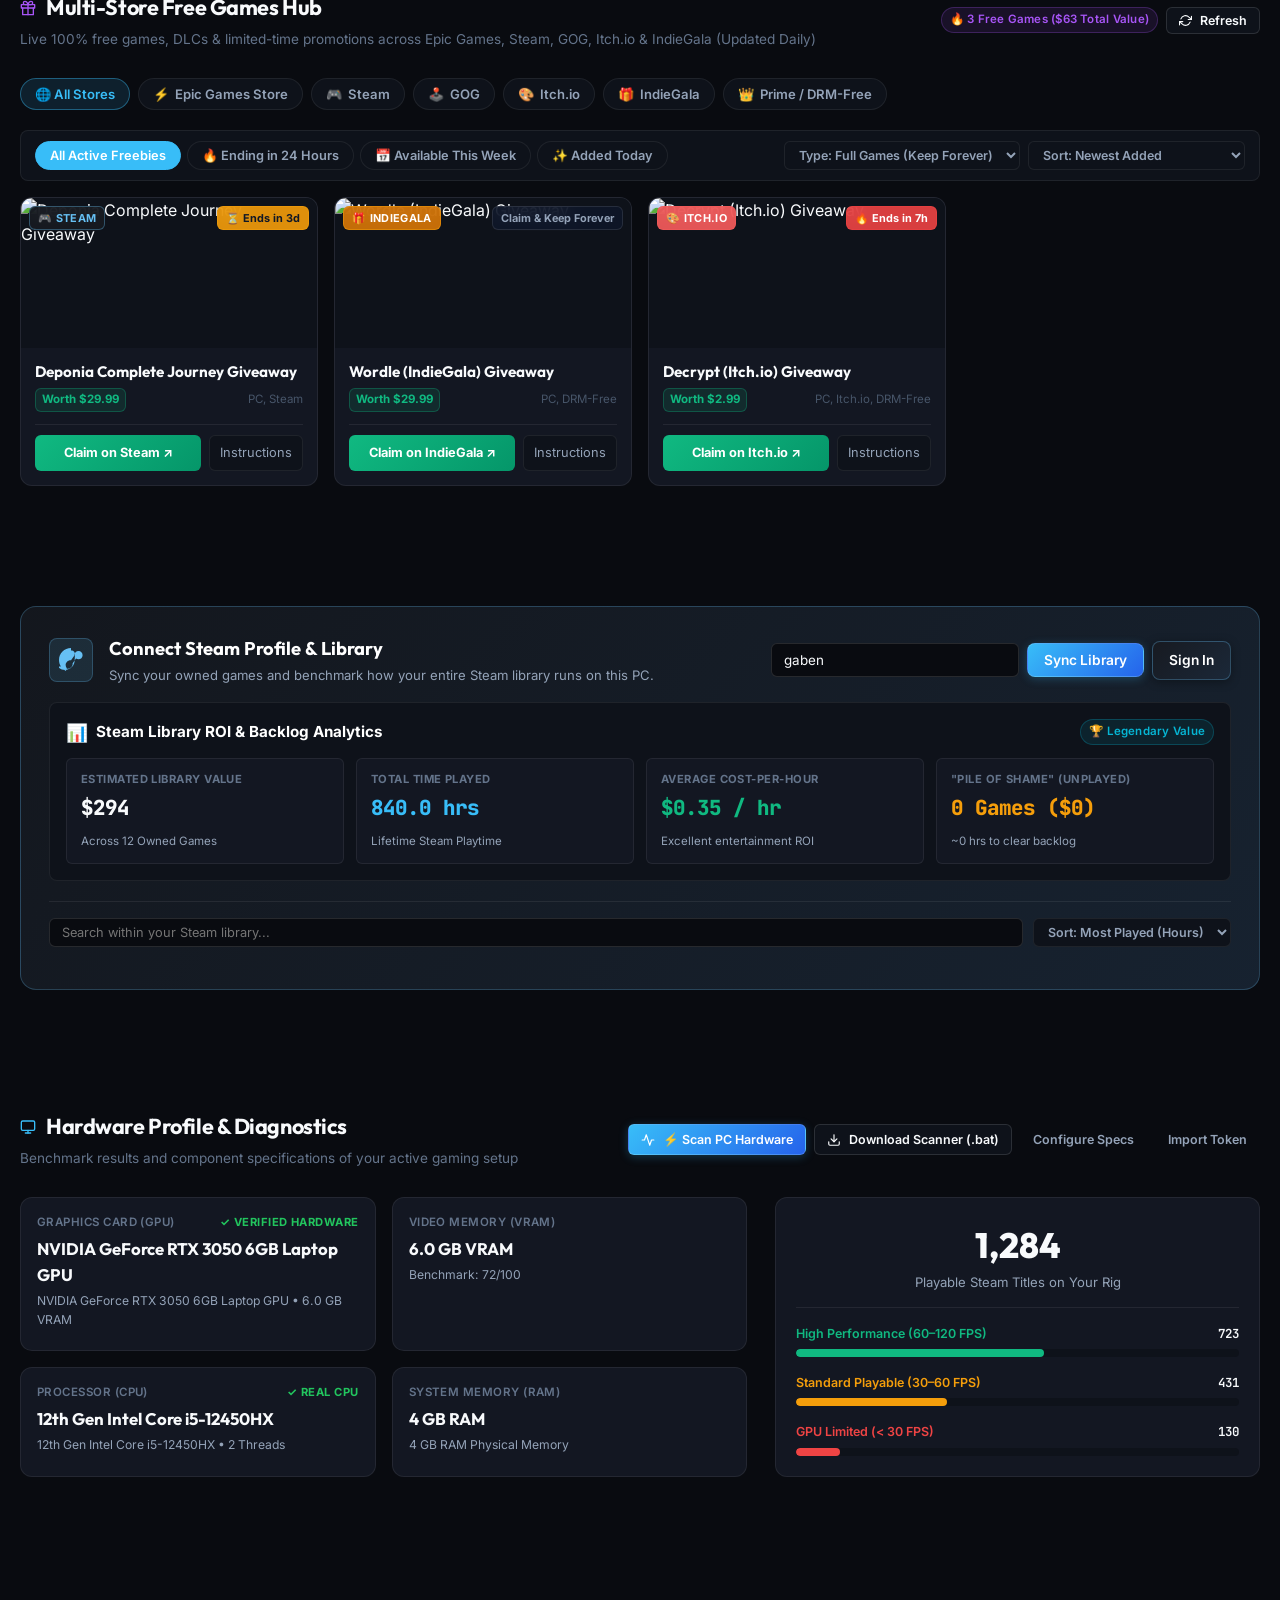
==== commit 53dc9bc6: "feat: Add AI Custom Quiz Generator with dynamic topic targeting, custom question quantity, and autom" ====
--- a/index.html
+++ b/index.html
@@ -726,6 +726,9 @@
               <span class="streak-flame">🔥</span>
               <span>Streak: <strong id="quizStreakCount">0</strong>x (<span id="quizMultiplierText">1.0x</span>)</span>
             </div>
+            <button class="btn btn-sm btn-primary" onclick="openAiCustomQuizModal()" style="background:linear-gradient(135deg, #8b5cf6, #ec4899);border-color:#a855f7;box-shadow:0 0 12px rgba(168,85,247,0.4)" title="Generate an instant AI quiz on any custom game or tech topic">
+              <span>✨ AI Quiz Generator</span>
+            </button>
             <button class="btn btn-sm btn-secondary" onclick="openCustomQuizModal()" title="Add your own custom gaming question to the database">
               <span style="color:var(--color-success)">➕</span> Add Custom Question
             </button>
@@ -2297,6 +2300,93 @@
             <button type="submit" class="btn btn-primary" id="submitCustomQBtn">
               <span>🚀 Submit to Community Database</span>
             </button>
+          </div>
+        </form>
+      </div>
+    </div>
+  </div>
+
+  <!-- ═══════════════════════ AI CUSTOM QUIZ GENERATOR MODAL ═══════════════════════ -->
+  <div class="modal-overlay" id="aiCustomQuizModal" onclick="if(event.target===this) closeAiCustomQuizModal()">
+    <div class="modal" style="max-width:680px">
+      <button class="modal-close" onclick="closeAiCustomQuizModal()" aria-label="Close modal">✕</button>
+      <div style="padding:28px 24px">
+        <div class="modal-header" style="margin-bottom:20px;border-bottom:1px solid var(--border-subtle);padding-bottom:14px">
+          <div>
+            <h3 class="modal-title" style="display:flex;align-items:center;gap:8px;font-family:var(--font-heading);font-weight:700;font-size:1.35rem;color:#ffffff">
+              <span style="font-size:1.3rem">✨</span> AI Custom Quiz Generator
+            </h3>
+            <p class="modal-subtitle" style="font-size:0.8rem;color:var(--text-muted);margin-top:4px">
+              Generate tailored gaming trivia questions on any game, hardware tech, or lore topic. Questions are automatically checked for duplicates and saved to the live database!
+            </p>
+          </div>
+        </div>
+
+        <form id="aiCustomQuizForm" onsubmit="handleAiCustomQuizSubmit(event)">
+          <!-- Topic / Game Title -->
+          <div class="form-group" style="margin-bottom:16px">
+            <label class="form-label" for="aiQuizTopicInput" style="display:flex;justify-content:space-between;font-size:0.82rem;font-weight:700;color:var(--text-primary);margin-bottom:6px">
+              <span>Target Topic, Game or Hardware *</span>
+              <span style="font-size:0.72rem;color:var(--brand-blue)">e.g. Elden Ring, RTX 4090, GTA VI, Valorant</span>
+            </label>
+            <input type="text" class="form-input" id="aiQuizTopicInput" placeholder="e.g. Cyberpunk 2077 Night City Lore" style="width:100%" required />
+          </div>
+
+          <!-- Quick Topic Pills / Presets -->
+          <div style="margin-bottom:16px">
+            <span style="font-size:0.72rem;font-weight:600;color:var(--text-muted);text-transform:uppercase;letter-spacing:0.05em;display:block;margin-bottom:6px">🔥 Quick Presets:</span>
+            <div style="display:flex;flex-wrap:wrap;gap:6px">
+              <button type="button" class="btn-mood-chip" onclick="setAiTopicPreset('Elden Ring Shadow of the Erdtree')">🗡️ Elden Ring DLC</button>
+              <button type="button" class="btn-mood-chip" onclick="setAiTopicPreset('Cyberpunk 2077')">🦾 Cyberpunk 2077</button>
+              <button type="button" class="btn-mood-chip" onclick="setAiTopicPreset('Grand Theft Auto VI')">🚗 GTA 6 & Vice City</button>
+              <button type="button" class="btn-mood-chip" onclick="setAiTopicPreset('NVIDIA RTX & GPU Hardware')">🖥️ PC GPU Architecture</button>
+              <button type="button" class="btn-mood-chip" onclick="setAiTopicPreset('Counter-Strike 2')">🎯 Counter-Strike 2</button>
+              <button type="button" class="btn-mood-chip" onclick="setAiTopicPreset('VALORANT Protocol Lore')">⚡ VALORANT</button>
+            </div>
+          </div>
+
+          <div style="display:grid;grid-template-columns:repeat(auto-fit, minmax(240px, 1fr));gap:14px;margin-bottom:18px">
+            <!-- Custom Question Quantity -->
+            <div class="form-group">
+              <label class="form-label" for="aiQuizCountInput" style="display:flex;justify-content:space-between;font-size:0.82rem;font-weight:700;color:var(--text-primary);margin-bottom:6px">
+                <span>Number of Questions:</span>
+                <strong id="aiQuizCountLabel" style="color:var(--brand-blue);font-family:var(--font-mono)">10 Questions</strong>
+              </label>
+              <div style="display:flex;align-items:center;gap:10px">
+                <input type="range" class="custom-range" id="aiQuizCountRange" min="3" max="25" value="10" step="1" oninput="document.getElementById('aiQuizCountInput').value=this.value; document.getElementById('aiQuizCountLabel').textContent=this.value + ' Questions';" style="flex:1" />
+                <input type="number" class="form-input" id="aiQuizCountInput" min="3" max="25" value="10" oninput="document.getElementById('aiQuizCountRange').value=this.value; document.getElementById('aiQuizCountLabel').textContent=this.value + ' Questions';" style="width:70px;text-align:center" />
+              </div>
+            </div>
+
+            <!-- Difficulty Selector -->
+            <div class="form-group">
+              <label class="form-label" for="aiQuizDifficultySelect" style="font-size:0.82rem;font-weight:700;color:var(--text-primary);margin-bottom:6px;display:block">Difficulty Level *</label>
+              <select class="form-select" id="aiQuizDifficultySelect" style="width:100%" required>
+                <option value="balanced" selected>⚖️ Balanced (Mix of Easy, Med & Hard)</option>
+                <option value="rookie">🟢 Rookie Only (Casual)</option>
+                <option value="veteran">🟡 Veteran Only (Challenging)</option>
+                <option value="hardcore">🔴 Hardcore / God Tier (Extreme)</option>
+              </select>
+            </div>
+          </div>
+
+          <!-- Submitter Gamertag -->
+          <div class="form-group" style="margin-bottom:24px">
+            <label class="form-label" for="aiQuizAuthorInput" style="font-size:0.82rem;font-weight:700;color:var(--text-primary);margin-bottom:6px;display:block">
+              <span>👤 Creator Gamertag / Credit (Optional)</span>
+            </label>
+            <input type="text" class="form-input" id="aiQuizAuthorInput" placeholder="e.g. AI_Commander" style="width:100%" />
+          </div>
+
+          <!-- Form Actions -->
+          <div style="display:flex;justify-content:space-between;align-items:center;border-top:1px solid var(--border-subtle);padding-top:16px;flex-wrap:wrap;gap:10px">
+            <span style="font-size:0.75rem;color:var(--color-success)">💾 Auto-saves unique questions to live database</span>
+            <div style="display:flex;gap:10px">
+              <button type="button" class="btn btn-secondary" onclick="closeAiCustomQuizModal()">Cancel</button>
+              <button type="submit" class="btn btn-primary" id="btnAiGenerateQuiz" style="background:linear-gradient(135deg, #8b5cf6, #ec4899);border-color:#a855f7">
+                <span>✨ Generate & Play Now</span>
+              </button>
+            </div>
           </div>
         </form>
       </div>
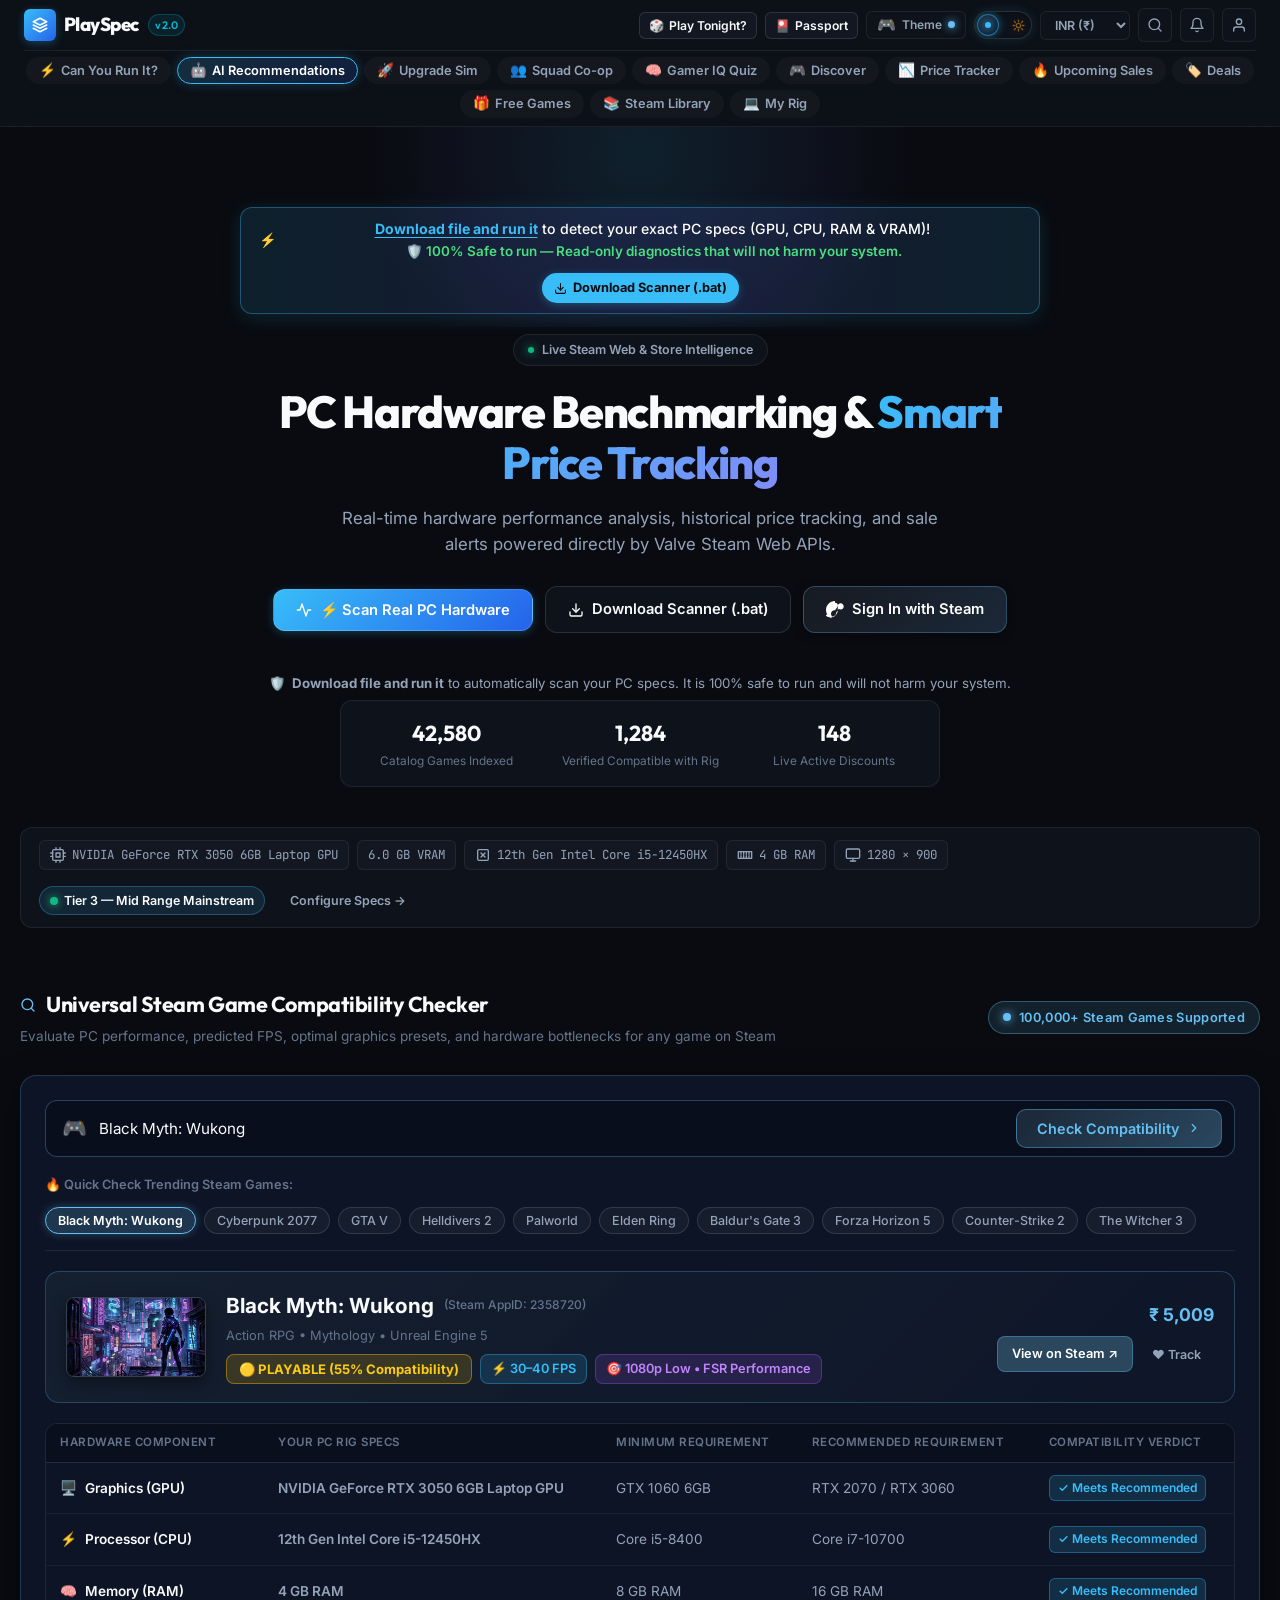
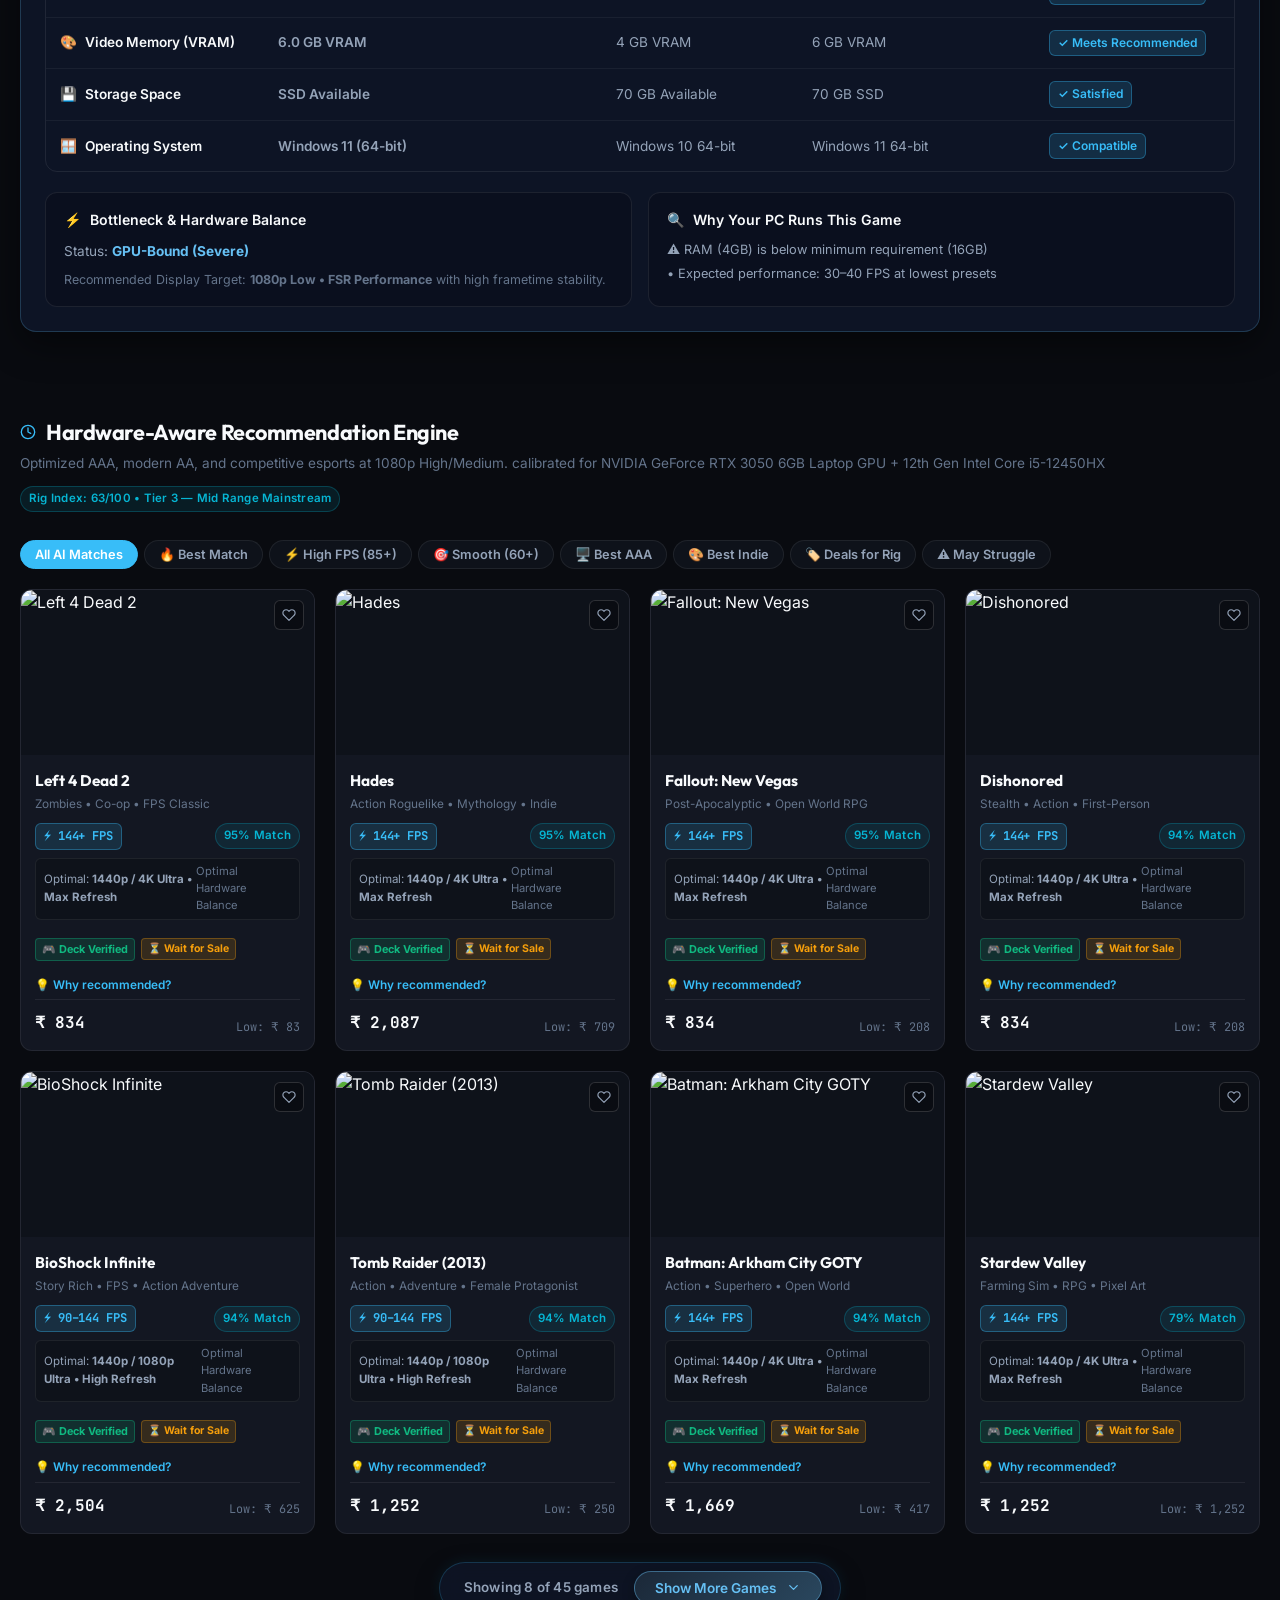
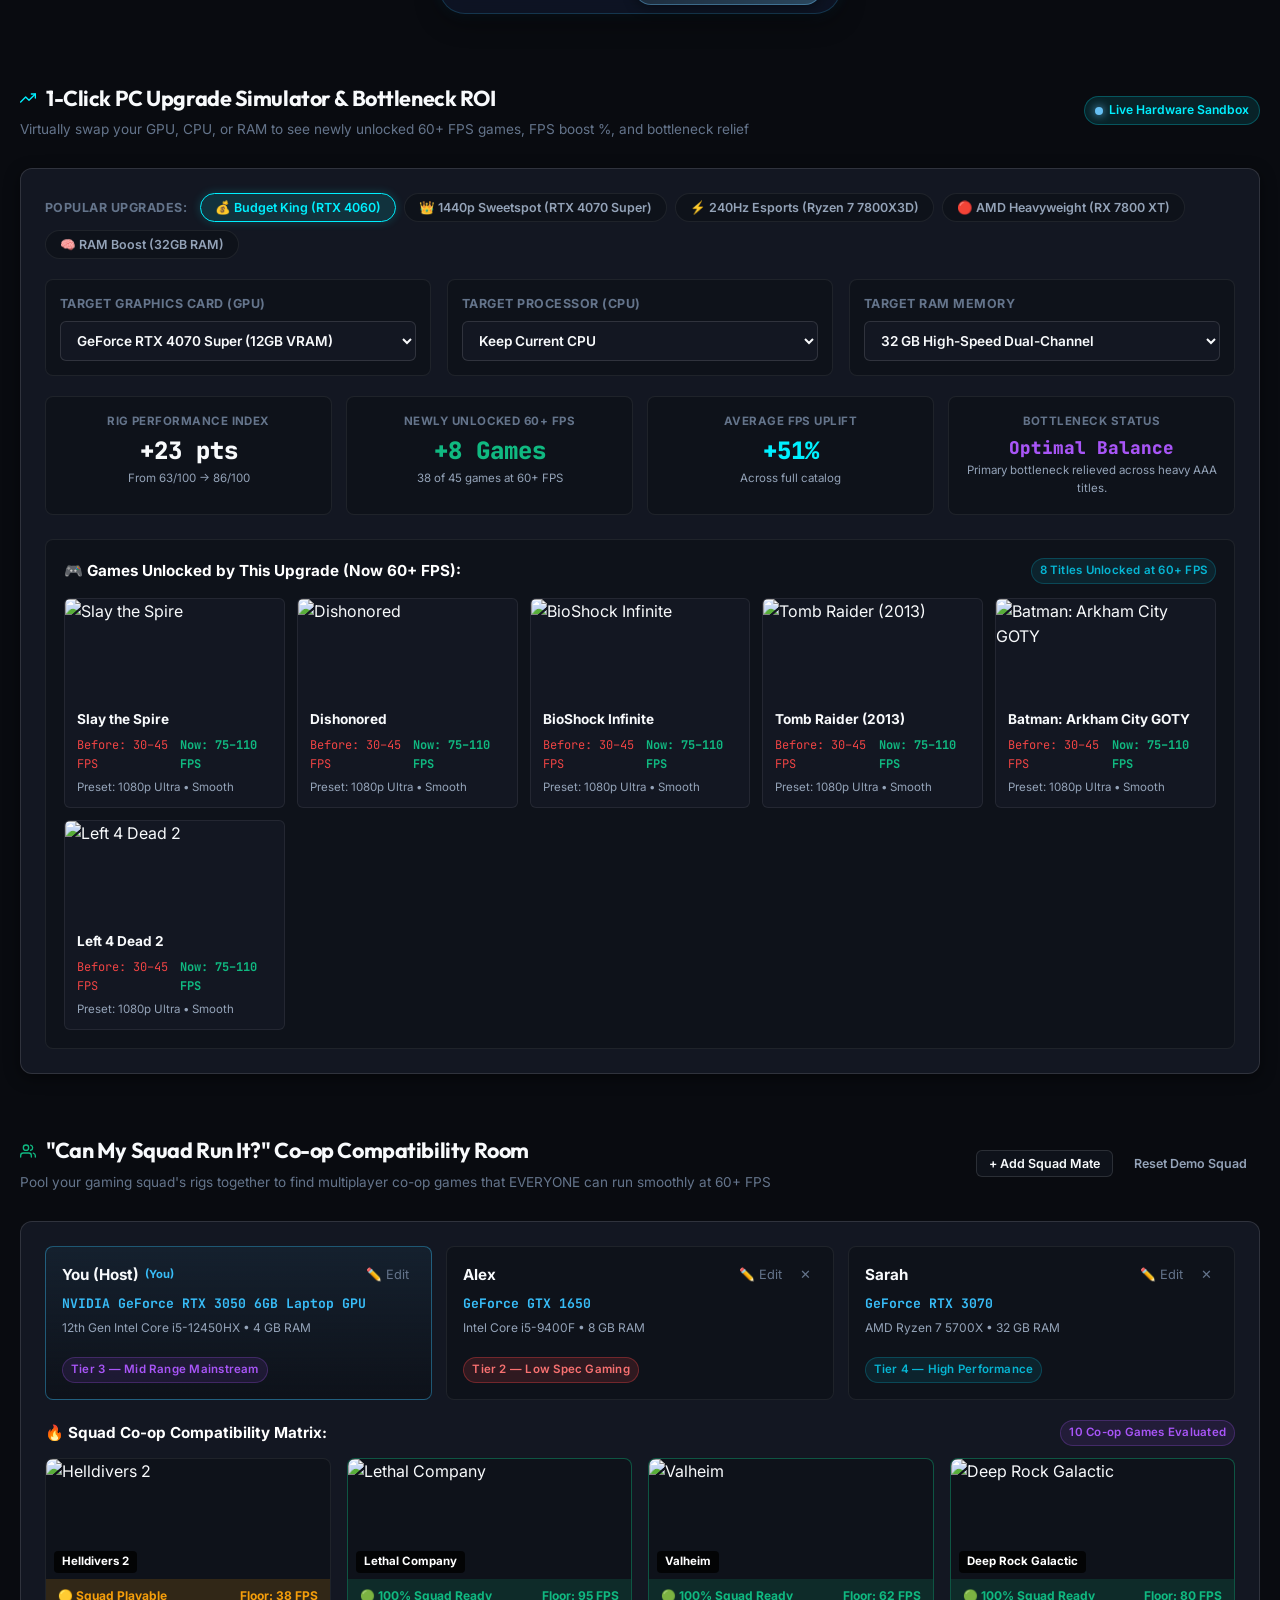
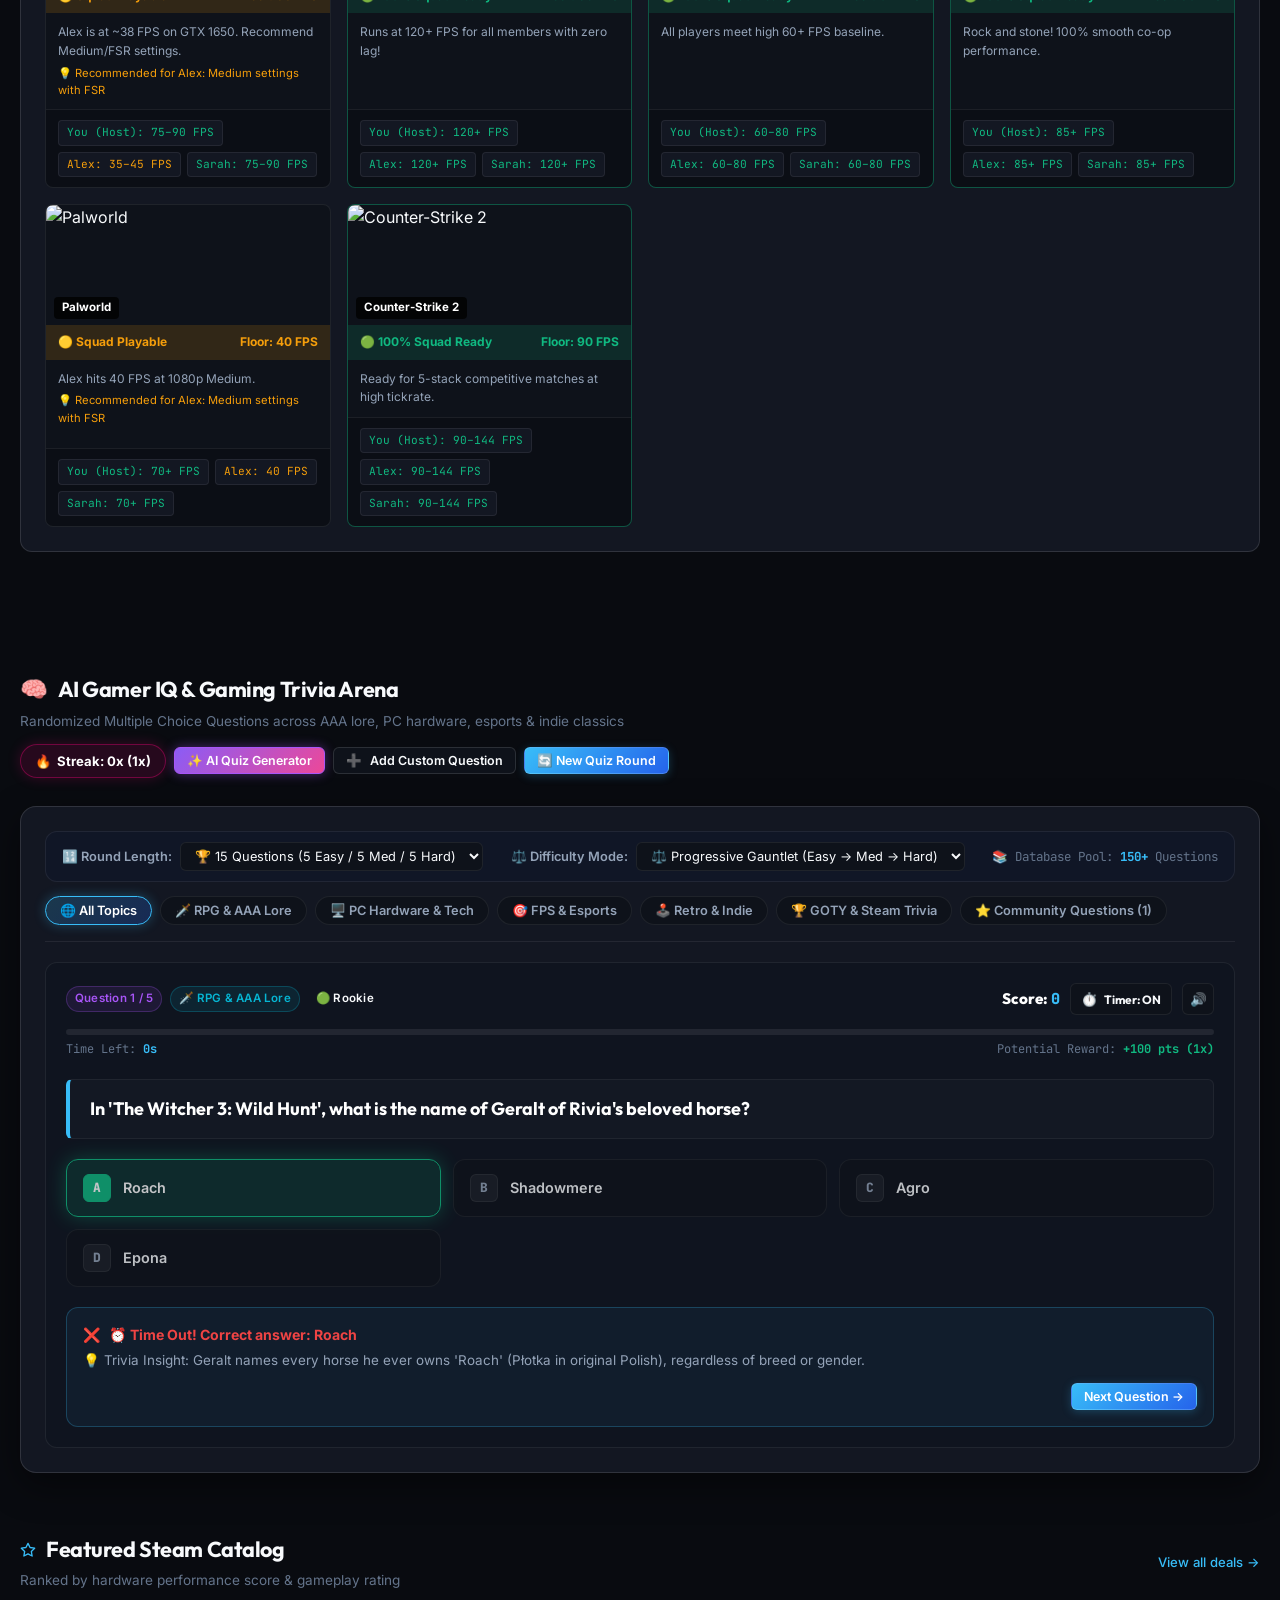
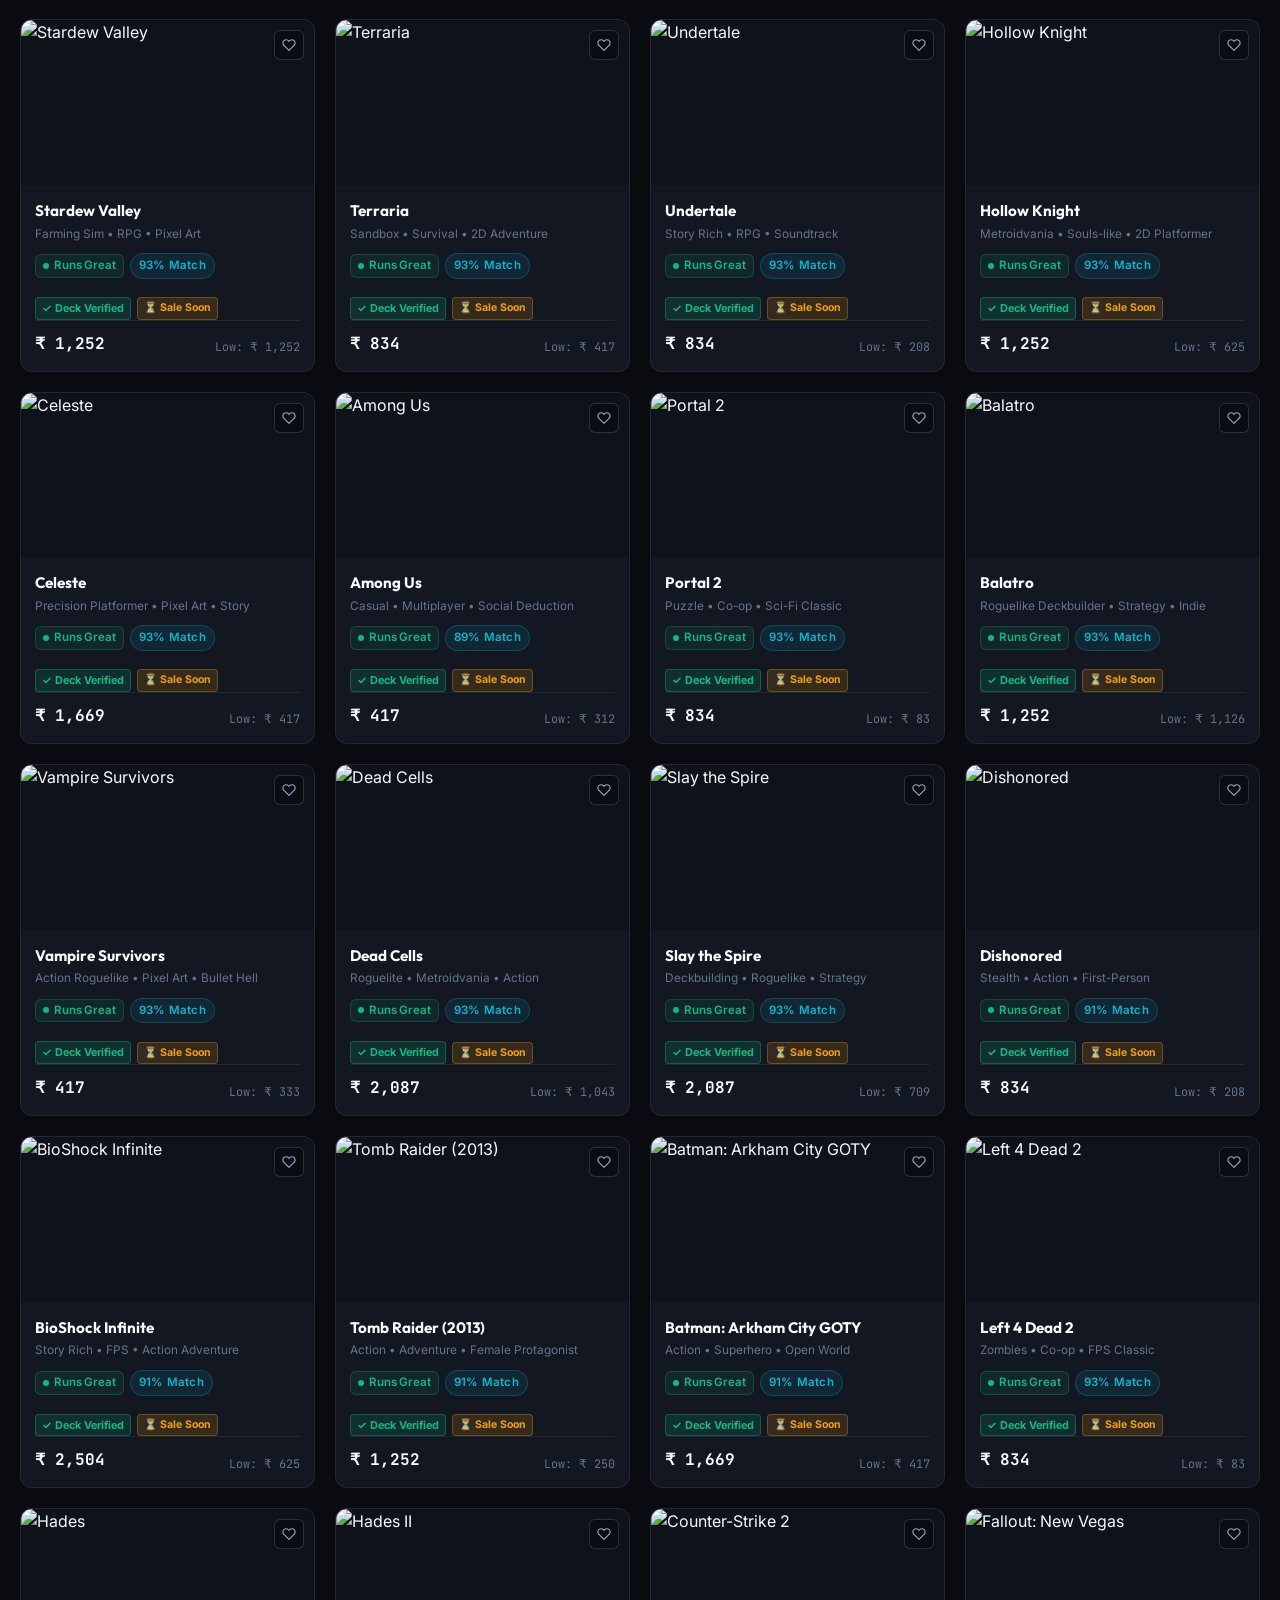
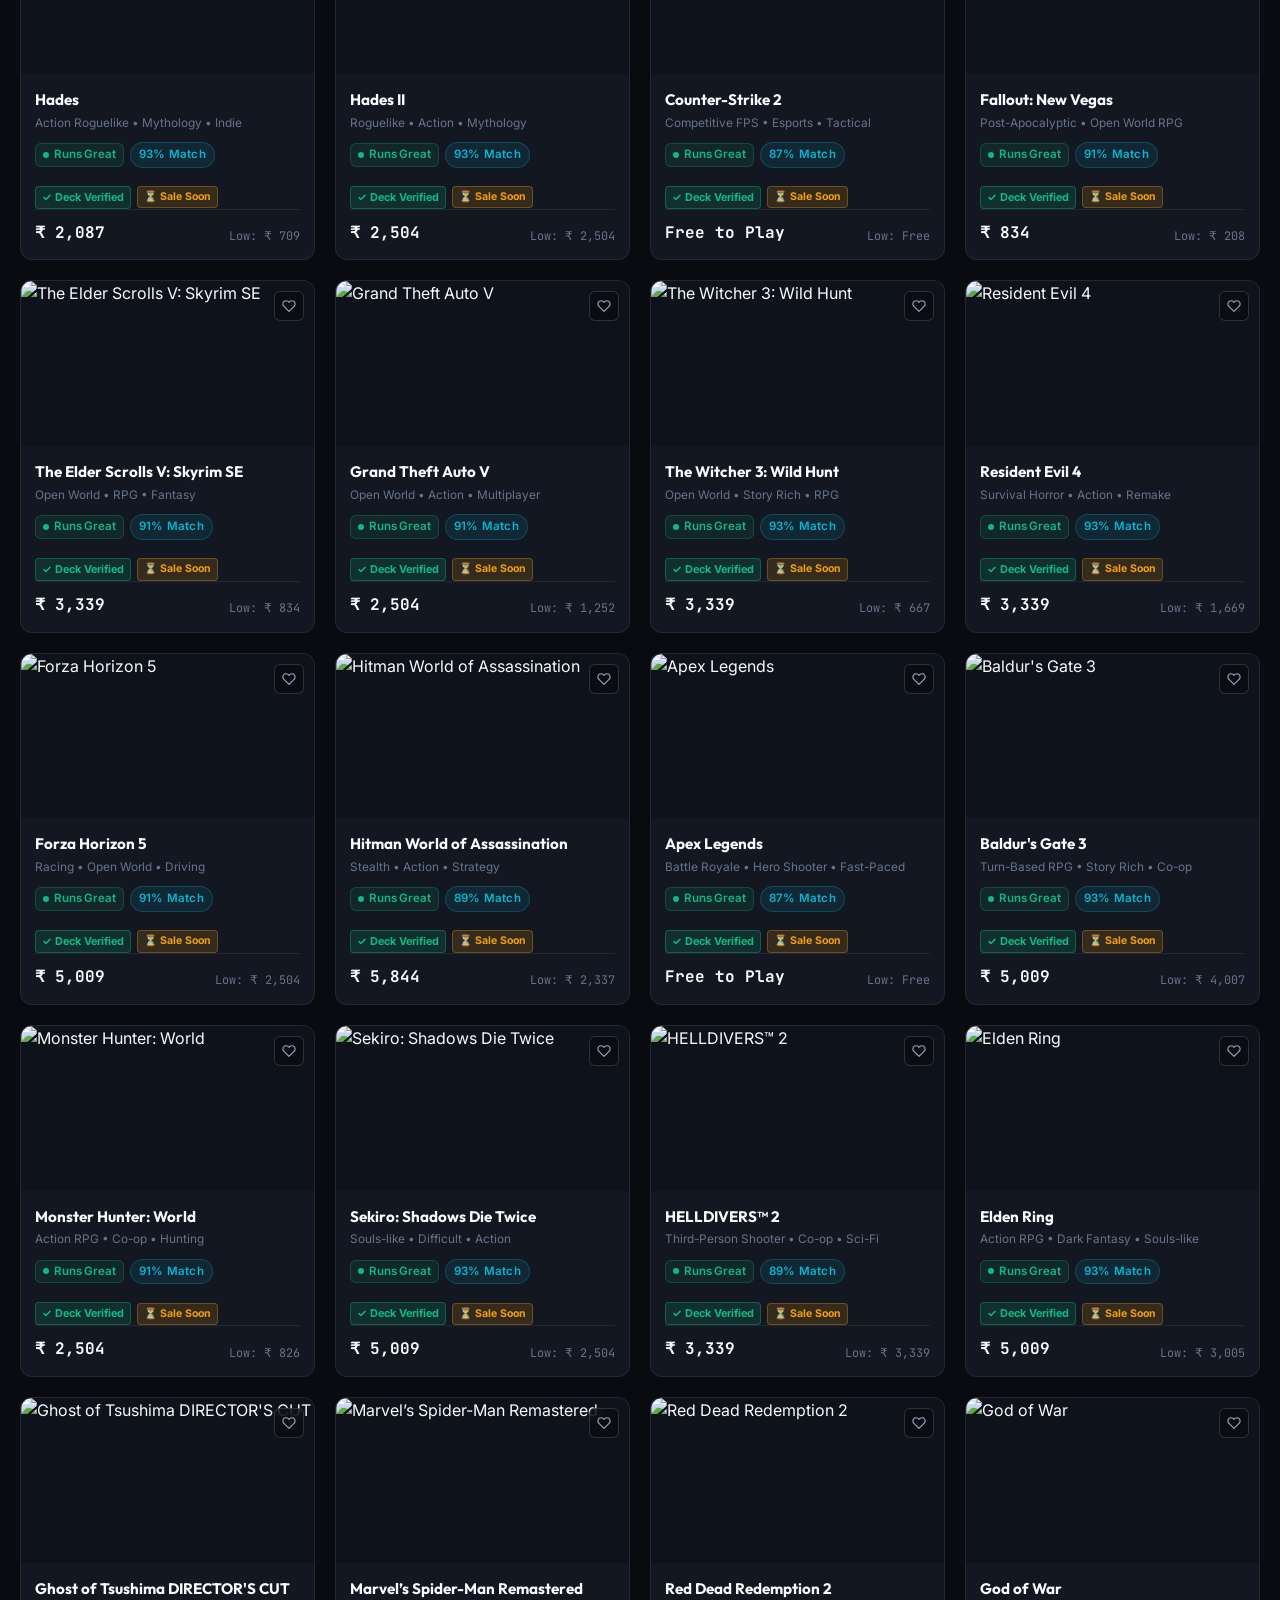
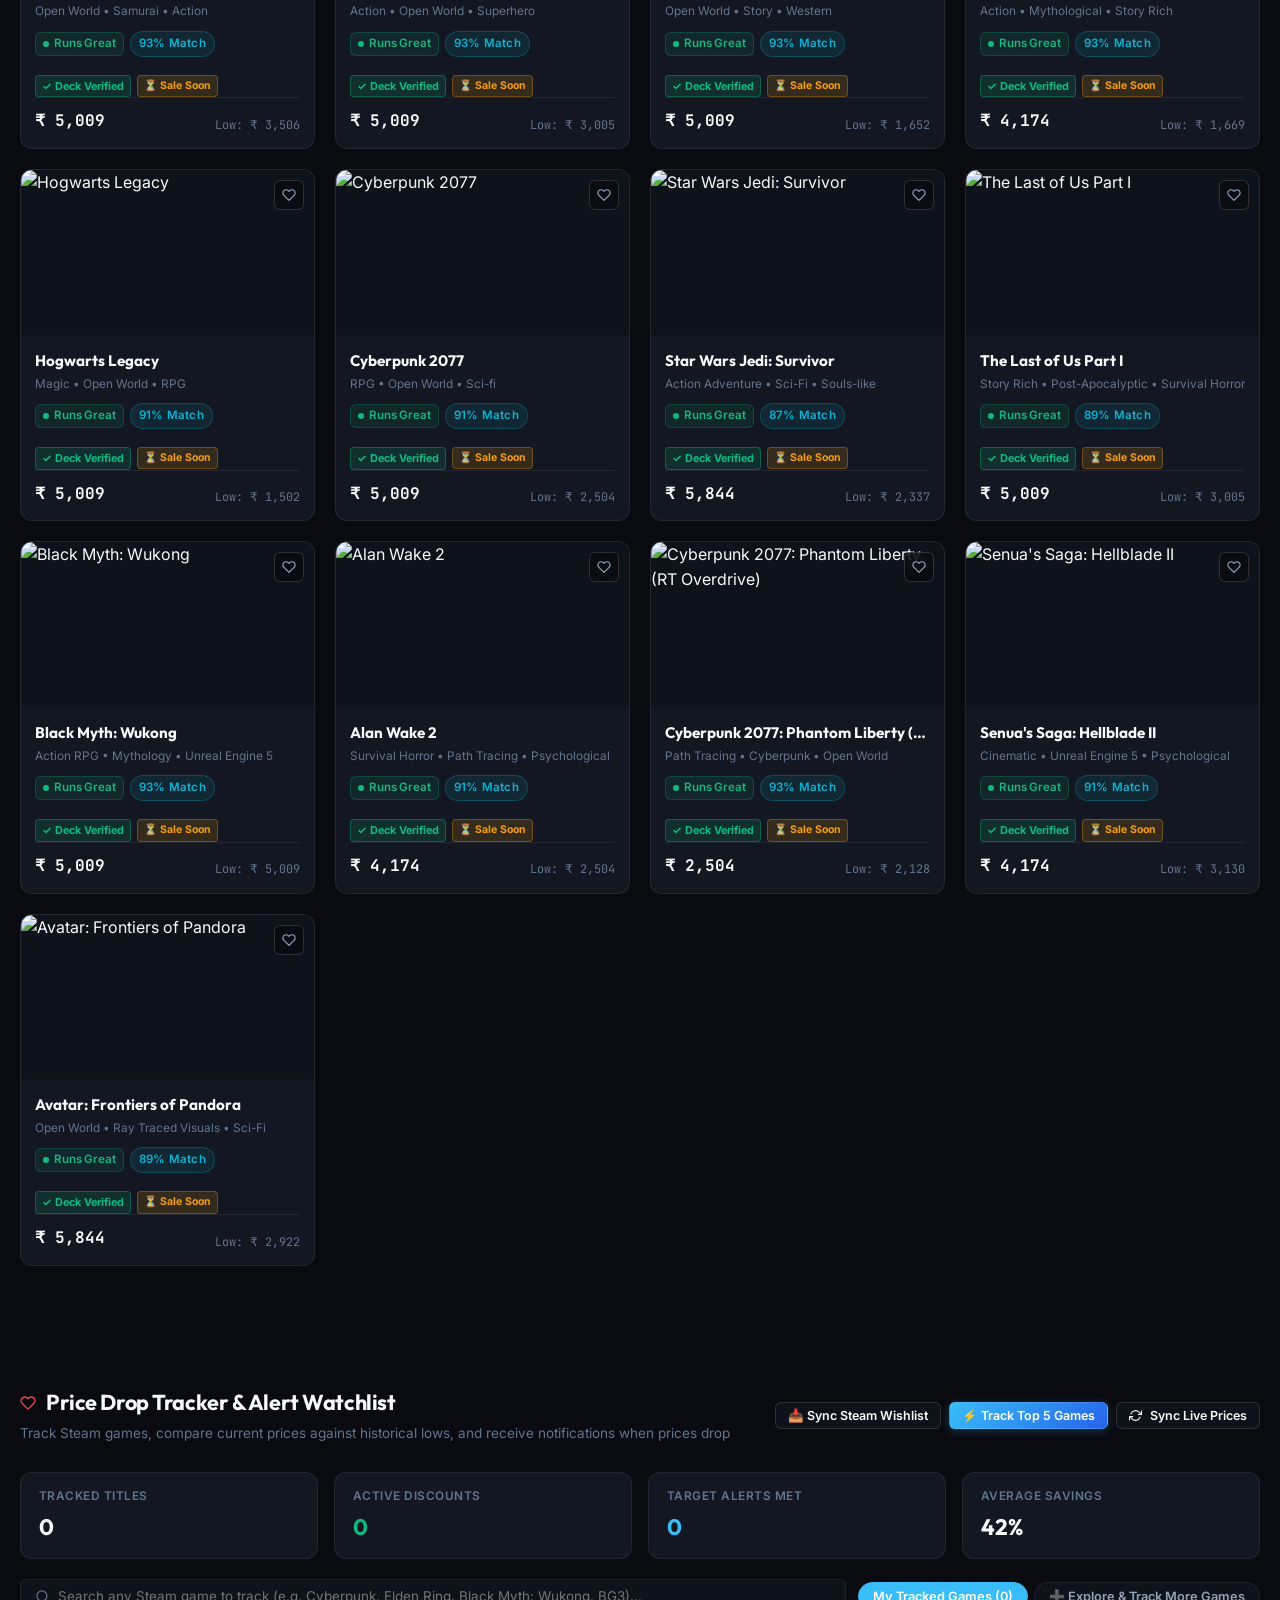
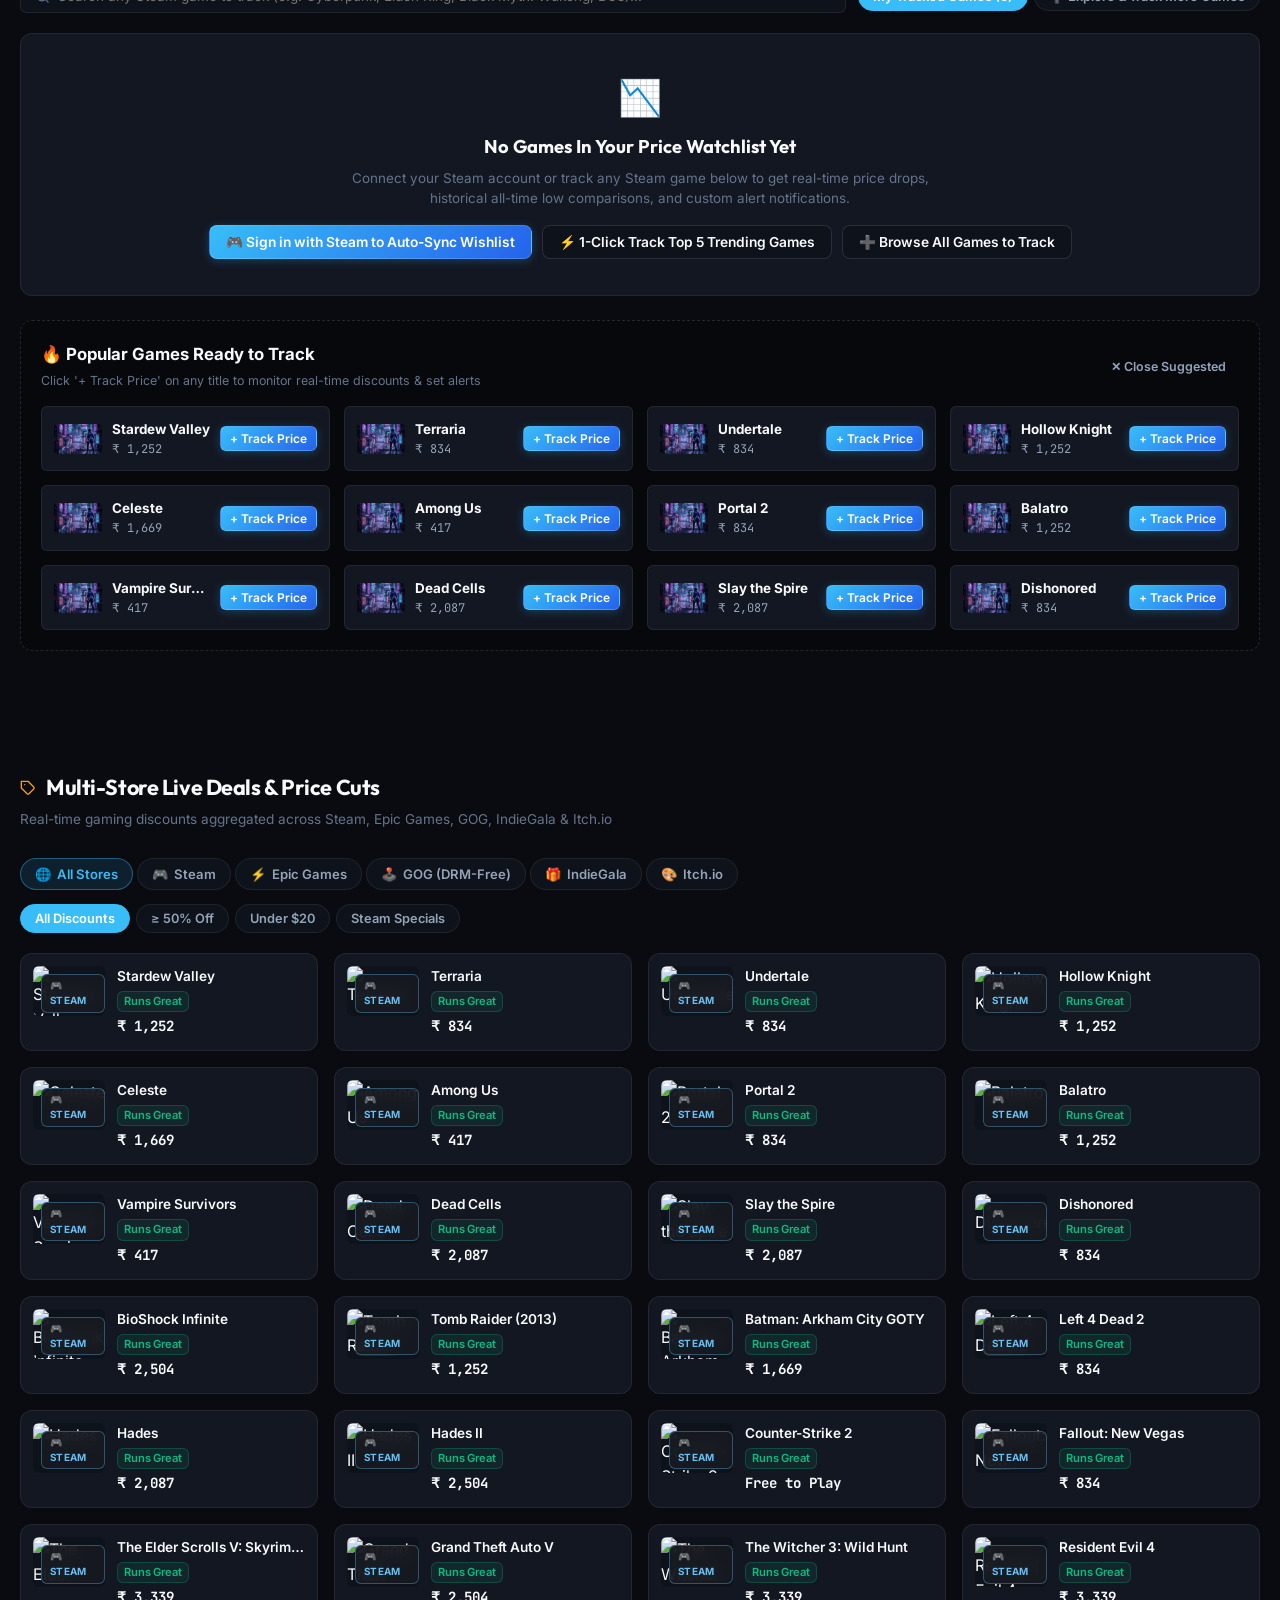
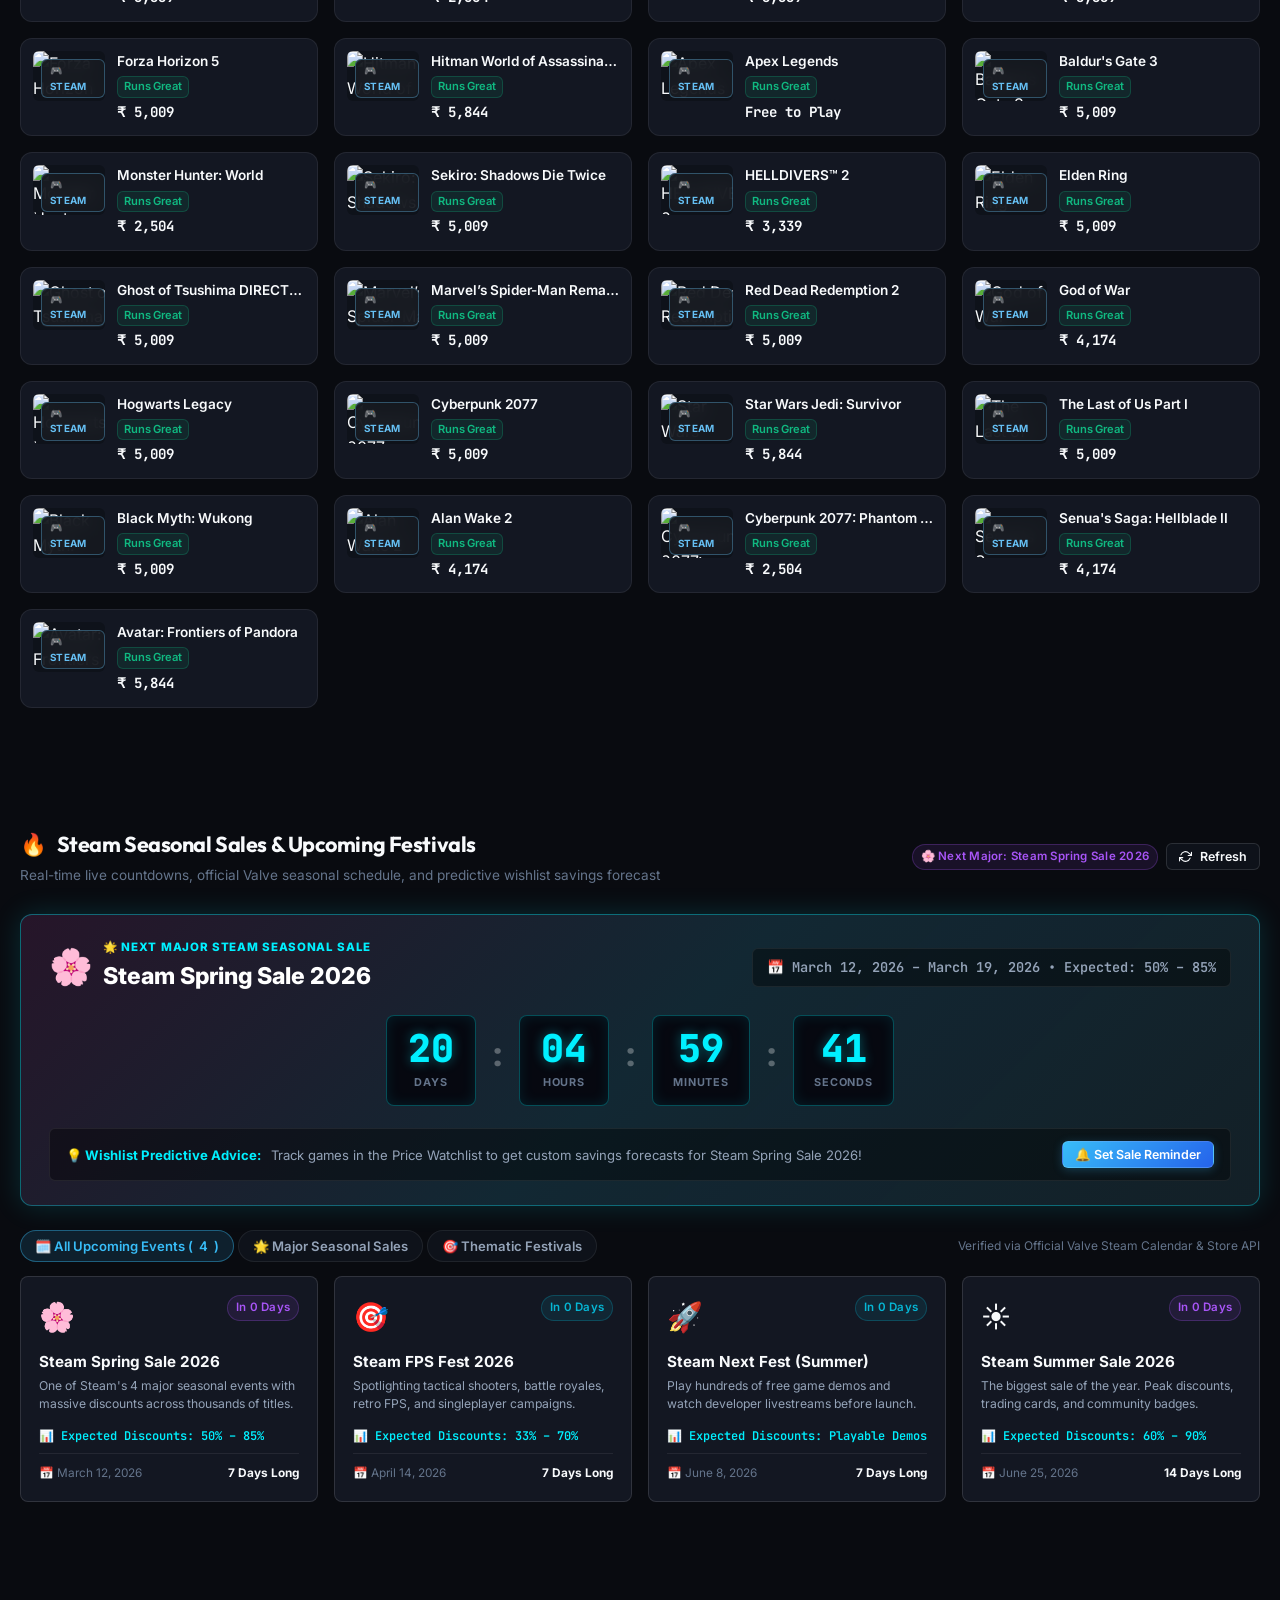
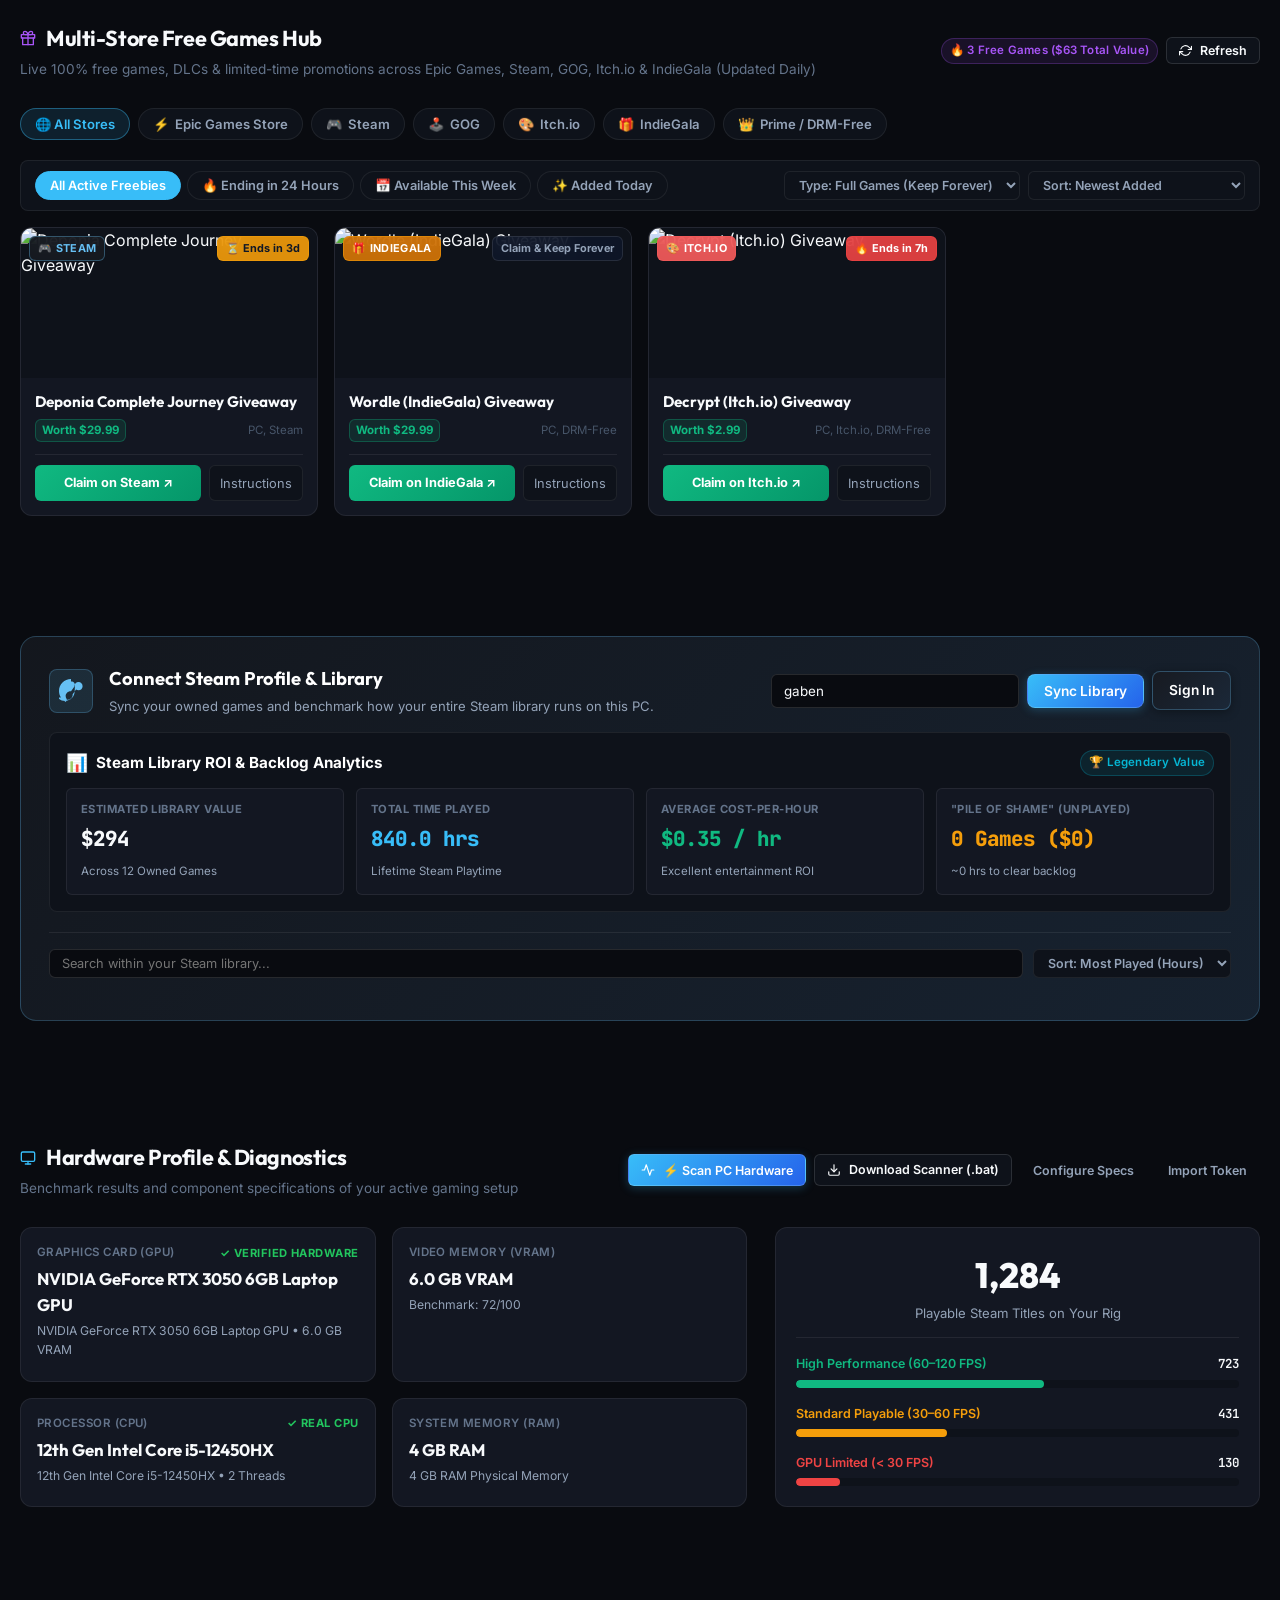
==== commit 81f3870f: "feat: Add manual squad mate hardware specs customizer modal with GPU/CPU/RAM selector, inline editin" ====
--- a/index.html
+++ b/index.html
@@ -685,7 +685,7 @@
             <span class="section-subtitle">Pool your gaming squad's rigs together to find multiplayer co-op games that EVERYONE can run smoothly at 60+ FPS</span>
           </div>
           <div style="display:flex;gap:8px;align-items:center">
-            <button class="btn btn-sm btn-secondary" onclick="addSquadMemberPrompt()">+ Add Squad Mate</button>
+            <button class="btn btn-sm btn-secondary" onclick="openAddSquadMateModal()">+ Add Squad Mate</button>
             <button class="btn btn-sm btn-ghost" onclick="resetSquadToDefault()">Reset Demo Squad</button>
           </div>
         </div>
@@ -2387,6 +2387,129 @@
                 <span>✨ Generate & Play Now</span>
               </button>
             </div>
+          </div>
+        </form>
+      </div>
+    </div>
+  </div>
+
+  <!-- ═══════════════════════ ADD / EDIT SQUAD MATE SPECS MODAL ═══════════════════════ -->
+  <div class="modal-overlay" id="addSquadMateModal" onclick="if(event.target===this) closeAddSquadMateModal()">
+    <div class="modal" style="max-width:580px">
+      <button class="modal-close" onclick="closeAddSquadMateModal()" aria-label="Close modal">✕</button>
+      <div style="padding:28px 24px">
+        <div class="modal-header" style="margin-bottom:20px;border-bottom:1px solid var(--border-subtle);padding-bottom:14px">
+          <div>
+            <h3 class="modal-title" style="display:flex;align-items:center;gap:8px;font-family:var(--font-heading);font-weight:700;font-size:1.35rem;color:#ffffff">
+              <span style="font-size:1.3rem">👥</span> <span id="squadMateModalTitle">Add Squad Mate Specs</span>
+            </h3>
+            <p class="modal-subtitle" style="font-size:0.8rem;color:var(--text-muted);margin-top:4px">
+              Manually customize your teammate's hardware specs to calculate real-time co-op game compatibility and squad FPS floors.
+            </p>
+          </div>
+        </div>
+
+        <form id="addSquadMateForm" onsubmit="handleSaveSquadMate(event)">
+          <input type="hidden" id="squadMateEditIndex" value="-1" />
+
+          <!-- Member Name / Gamertag -->
+          <div class="form-group" style="margin-bottom:16px">
+            <label class="form-label" for="squadMemberNameInput" style="font-size:0.82rem;font-weight:700;color:var(--text-primary);margin-bottom:6px;display:block">
+              Teammate Name / Gamertag *
+            </label>
+            <input type="text" class="form-input" id="squadMemberNameInput" placeholder="e.g. Alex, Sarah, Jordan, Dave" style="width:100%" required />
+          </div>
+
+          <!-- GPU Selector with Custom Type Option -->
+          <div class="form-group" style="margin-bottom:16px">
+            <label class="form-label" for="squadMemberGpuSelect" style="display:flex;justify-content:space-between;font-size:0.82rem;font-weight:700;color:var(--text-primary);margin-bottom:6px">
+              <span>Graphics Card (GPU) *</span>
+              <span style="font-size:0.72rem;color:var(--brand-blue)">Choose model or custom</span>
+            </label>
+            <select class="form-select" id="squadMemberGpuSelect" onchange="handleSquadGpuSelectChange(this)" style="width:100%" required>
+              <optgroup label="🔥 NVIDIA GeForce RTX 40 & 50 Series">
+                <option value="NVIDIA GeForce RTX 4090">NVIDIA GeForce RTX 4090 (24GB VRAM)</option>
+                <option value="NVIDIA GeForce RTX 4080 Super">NVIDIA GeForce RTX 4080 Super (16GB VRAM)</option>
+                <option value="NVIDIA GeForce RTX 4070 Ti Super">NVIDIA GeForce RTX 4070 Ti Super (16GB VRAM)</option>
+                <option value="NVIDIA GeForce RTX 4070 Super">NVIDIA GeForce RTX 4070 Super (12GB VRAM)</option>
+                <option value="NVIDIA GeForce RTX 4060 Ti">NVIDIA GeForce RTX 4060 Ti (8GB / 16GB)</option>
+                <option value="NVIDIA GeForce RTX 4060">NVIDIA GeForce RTX 4060 (8GB VRAM)</option>
+                <option value="NVIDIA GeForce RTX 4050 Laptop GPU">NVIDIA GeForce RTX 4050 Laptop (6GB VRAM)</option>
+              </optgroup>
+              <optgroup label="⚡ NVIDIA GeForce RTX 30 & 20 Series">
+                <option value="NVIDIA GeForce RTX 3080">NVIDIA GeForce RTX 3080 (10GB VRAM)</option>
+                <option value="NVIDIA GeForce RTX 3070">NVIDIA GeForce RTX 3070 (8GB VRAM)</option>
+                <option value="NVIDIA GeForce RTX 3060 Ti">NVIDIA GeForce RTX 3060 Ti (8GB VRAM)</option>
+                <option value="NVIDIA GeForce RTX 3060">NVIDIA GeForce RTX 3060 (12GB VRAM)</option>
+                <option value="NVIDIA GeForce RTX 3050 6GB Laptop GPU">NVIDIA GeForce RTX 3050 6GB Laptop GPU</option>
+                <option value="NVIDIA GeForce RTX 2060">NVIDIA GeForce RTX 2060 (6GB VRAM)</option>
+              </optgroup>
+              <optgroup label="🎮 Budget & GTX Series">
+                <option value="NVIDIA GeForce GTX 1660 Super">NVIDIA GeForce GTX 1660 Super (6GB VRAM)</option>
+                <option value="NVIDIA GeForce GTX 1650" selected>NVIDIA GeForce GTX 1650 (4GB VRAM)</option>
+                <option value="NVIDIA GeForce GTX 1060 6GB">NVIDIA GeForce GTX 1060 (6GB VRAM)</option>
+                <option value="NVIDIA GeForce GTX 1050 Ti">NVIDIA GeForce GTX 1050 Ti (4GB VRAM)</option>
+              </optgroup>
+              <optgroup label="🔴 AMD Radeon RX Series">
+                <option value="AMD Radeon RX 7900 XTX">AMD Radeon RX 7900 XTX (24GB VRAM)</option>
+                <option value="AMD Radeon RX 7800 XT">AMD Radeon RX 7800 XT (16GB VRAM)</option>
+                <option value="AMD Radeon RX 6700 XT">AMD Radeon RX 6700 XT (12GB VRAM)</option>
+                <option value="AMD Radeon RX 6600">AMD Radeon RX 6600 (8GB VRAM)</option>
+                <option value="AMD Radeon RX 580">AMD Radeon RX 580 (8GB VRAM)</option>
+              </optgroup>
+              <optgroup label="🔵 Intel & Integrated">
+                <option value="Intel Arc A770">Intel Arc A770 (16GB VRAM)</option>
+                <option value="Intel Arc A750">Intel Arc A750 (8GB VRAM)</option>
+                <option value="Intel Iris Xe Graphics">Intel Iris Xe Graphics (Integrated)</option>
+                <option value="Apple M2 Pro GPU">Apple M2 / M3 Pro GPU (Unified)</option>
+              </optgroup>
+              <option value="custom">✏️ Enter Custom GPU Model...</option>
+            </select>
+            <input type="text" class="form-input" id="squadMemberCustomGpuInput" placeholder="Enter custom GPU model (e.g. RTX 4070 Ti, Radeon RX 6800)" style="width:100%;margin-top:6px;display:none" />
+          </div>
+
+          <div style="display:grid;grid-template-columns:1fr 1fr;gap:12px;margin-bottom:20px">
+            <!-- CPU Selector -->
+            <div class="form-group">
+              <label class="form-label" for="squadMemberCpuSelect" style="font-size:0.82rem;font-weight:700;color:var(--text-primary);margin-bottom:6px;display:block">Processor (CPU) *</label>
+              <select class="form-select" id="squadMemberCpuSelect" onchange="handleSquadCpuSelectChange(this)" style="width:100%" required>
+                <optgroup label="AMD Ryzen Processors">
+                  <option value="AMD Ryzen 7 7800X3D (8 Cores / 16 Threads)">AMD Ryzen 7 7800X3D (8-Core 3D V-Cache)</option>
+                  <option value="AMD Ryzen 7 5700X (8 Cores / 16 Threads)">AMD Ryzen 7 5700X (8-Core)</option>
+                  <option value="AMD Ryzen 5 5600X (6 Cores / 12 Threads)">AMD Ryzen 5 5600X (6-Core)</option>
+                  <option value="AMD Ryzen 5 3600 (6 Cores / 12 Threads)">AMD Ryzen 5 3600 (6-Core)</option>
+                </optgroup>
+                <optgroup label="Intel Core Processors">
+                  <option value="Intel Core i7-14700K (20 Cores / 28 Threads)">Intel Core i7-14700K (14th Gen)</option>
+                  <option value="Intel Core i5-13600K (14 Cores / 20 Threads)">Intel Core i5-13600K (13th Gen)</option>
+                  <option value="12th Gen Intel Core i5-12450HX">Intel Core i5-12450HX (12th Gen)</option>
+                  <option value="Intel Core i5-12400F (6 Cores / 12 Threads)">Intel Core i5-12400F (12th Gen)</option>
+                  <option value="Intel Core i5-9400F (6 Cores / 6 Threads)" selected>Intel Core i5-9400F (9th Gen)</option>
+                  <option value="Intel Core i7-7700K (4 Cores / 8 Threads)">Intel Core i7-7700K (7th Gen)</option>
+                </optgroup>
+                <option value="custom">✏️ Enter Custom CPU Model...</option>
+              </select>
+              <input type="text" class="form-input" id="squadMemberCustomCpuInput" placeholder="Enter custom CPU model (e.g. Ryzen 9 7900X, i7-12700K)" style="width:100%;margin-top:6px;display:none" />
+            </div>
+
+            <!-- RAM Capacity -->
+            <div class="form-group">
+              <label class="form-label" for="squadMemberRamSelect" style="font-size:0.82rem;font-weight:700;color:var(--text-primary);margin-bottom:6px;display:block">RAM Memory *</label>
+              <select class="form-select" id="squadMemberRamSelect" style="width:100%" required>
+                <option value="8 GB RAM">8 GB RAM (Budget / Minimum)</option>
+                <option value="16 GB RAM" selected>16 GB RAM (Mainstream Standard)</option>
+                <option value="32 GB RAM">32 GB RAM (High-Performance)</option>
+                <option value="64 GB RAM">64 GB RAM (Enthusiast / Workstation)</option>
+              </select>
+            </div>
+          </div>
+
+          <!-- Form Actions -->
+          <div style="display:flex;justify-content:flex-end;gap:10px;border-top:1px solid var(--border-subtle);padding-top:16px">
+            <button type="button" class="btn btn-secondary" onclick="closeAddSquadMateModal()">Cancel</button>
+            <button type="submit" class="btn btn-primary" id="btnSaveSquadMember">
+              <span>💾 Save Squad Mate Specs</span>
+            </button>
           </div>
         </form>
       </div>
--- a/styles.css
+++ b/styles.css
@@ -5773,8 +5773,185 @@
   font-family: var(--font-mono);
 }
 
-
-
-
-
-
+/* ── Squad Co-op Room Styles ── */
+.squad-room-wrapper {
+  background: var(--bg-card);
+  border: 1px solid var(--border-medium);
+  border-radius: var(--radius-md);
+  padding: 24px;
+}
+
+.squad-members-row {
+  display: grid;
+  grid-template-columns: repeat(auto-fit, minmax(240px, 1fr));
+  gap: 14px;
+}
+
+.squad-member-card {
+  background: var(--bg-surface);
+  border: 1.5px solid var(--border-subtle);
+  border-radius: var(--radius-sm);
+  padding: 16px;
+  position: relative;
+  transition: all var(--transition-fast);
+  display: flex;
+  flex-direction: column;
+  justify-content: space-between;
+}
+
+.squad-member-card:hover {
+  border-color: var(--brand-blue);
+  box-shadow: 0 0 16px rgba(56, 189, 248, 0.15);
+}
+
+.squad-member-card.host {
+  border-color: rgba(56, 189, 248, 0.4);
+  background: linear-gradient(180deg, rgba(56, 189, 248, 0.06), var(--bg-surface));
+}
+
+.squad-member-header {
+  display: flex;
+  justify-content: space-between;
+  align-items: center;
+  margin-bottom: 8px;
+}
+
+.squad-member-name {
+  font-size: 0.95rem;
+  font-weight: 700;
+  color: var(--text-primary);
+  display: flex;
+  align-items: center;
+  gap: 6px;
+}
+
+.squad-member-actions {
+  display: flex;
+  align-items: center;
+  gap: 6px;
+}
+
+.btn-squad-action {
+  background: transparent;
+  border: none;
+  color: var(--text-muted);
+  cursor: pointer;
+  padding: 2px 6px;
+  border-radius: var(--radius-xs);
+  font-size: 0.8rem;
+  transition: all var(--transition-fast);
+}
+
+.btn-squad-action:hover {
+  color: var(--brand-blue);
+  background: rgba(56, 189, 248, 0.1);
+}
+
+.btn-squad-action.remove:hover {
+  color: var(--color-danger);
+  background: rgba(239, 68, 68, 0.1);
+}
+
+.squad-member-gpu {
+  font-size: 0.82rem;
+  font-weight: 700;
+  color: var(--brand-blue);
+  font-family: var(--font-mono);
+}
+
+.squad-member-specs-line {
+  font-size: 0.75rem;
+  color: var(--text-secondary);
+  margin-top: 4px;
+  margin-bottom: 10px;
+}
+
+.squad-tier-pill {
+  display: inline-block;
+  font-size: 0.68rem;
+  font-weight: 700;
+  padding: 2px 8px;
+  border-radius: var(--radius-xs);
+  border: 1px solid var(--border-subtle);
+  background: rgba(255, 255, 255, 0.03);
+  font-family: var(--font-mono);
+  color: var(--text-muted);
+}
+
+.squad-coop-grid {
+  display: grid;
+  grid-template-columns: repeat(auto-fill, minmax(280px, 1fr));
+  gap: 16px;
+}
+
+.squad-coop-card {
+  background: var(--bg-surface);
+  border: 1px solid var(--border-subtle);
+  border-radius: var(--radius-sm);
+  overflow: hidden;
+  display: flex;
+  flex-direction: column;
+  transition: all var(--transition-fast);
+}
+
+.squad-coop-card:hover {
+  border-color: var(--border-medium);
+  transform: translateY(-2px);
+  box-shadow: 0 8px 24px rgba(0, 0, 0, 0.4);
+}
+
+.squad-coop-card.squad_ready {
+  border-color: rgba(16, 185, 129, 0.4);
+}
+
+.squad-coop-card.squad_bottleneck {
+  border-color: rgba(239, 68, 68, 0.4);
+}
+
+.squad-verdict-banner {
+  padding: 8px 12px;
+  font-size: 0.75rem;
+  font-weight: 700;
+  display: flex;
+  align-items: center;
+  justify-content: space-between;
+}
+
+.squad-verdict-banner.ready {
+  background: rgba(16, 185, 129, 0.15);
+  color: var(--color-success);
+}
+
+.squad-verdict-banner.playable {
+  background: rgba(245, 158, 11, 0.15);
+  color: var(--color-warning);
+}
+
+.squad-verdict-banner.bottleneck {
+  background: rgba(239, 68, 68, 0.15);
+  color: var(--color-danger);
+}
+
+.squad-pills-row {
+  display: flex;
+  flex-wrap: wrap;
+  gap: 6px;
+  padding: 10px 12px;
+  background: rgba(0, 0, 0, 0.2);
+  border-top: 1px solid var(--border-subtle);
+}
+
+.squad-member-pill {
+  font-size: 0.7rem;
+  font-family: var(--font-mono);
+  padding: 3px 8px;
+  border-radius: 4px;
+  background: var(--bg-card);
+  border: 1px solid var(--border-subtle);
+}
+
+
+
+
+
+
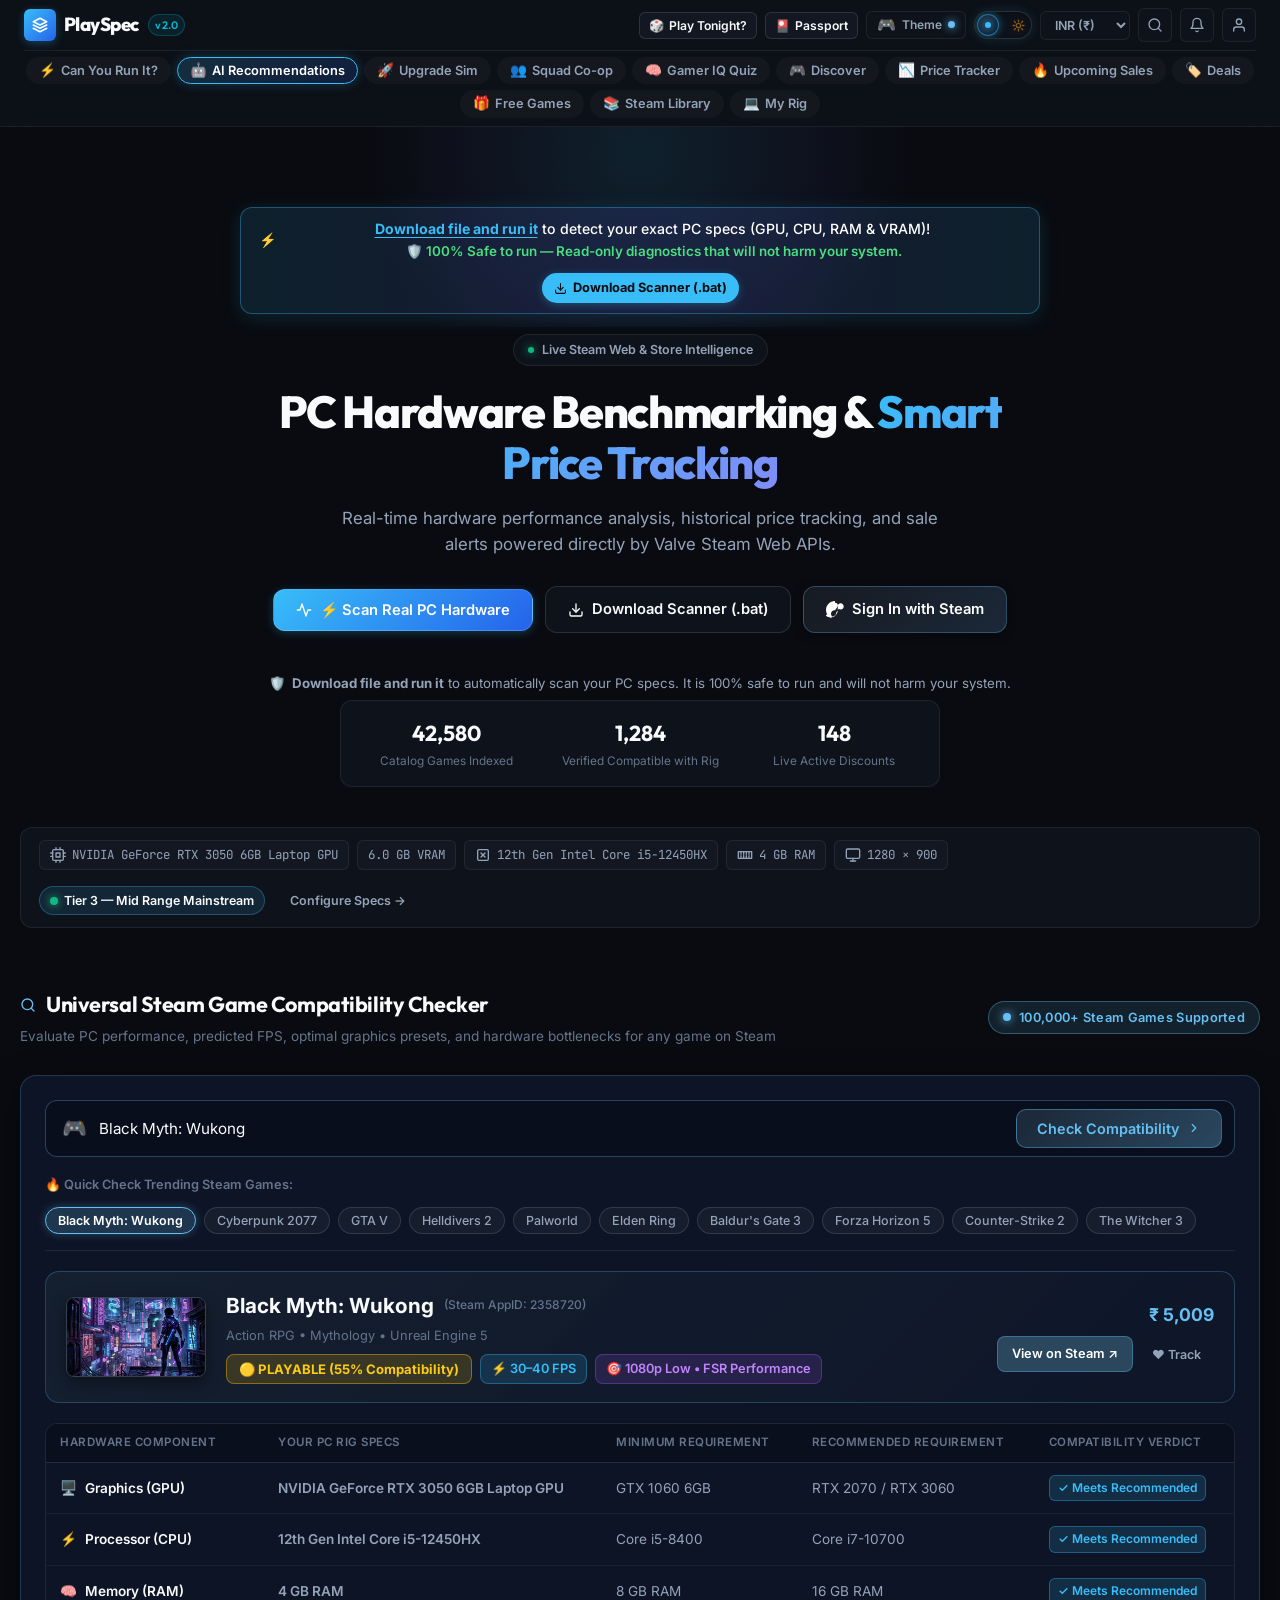
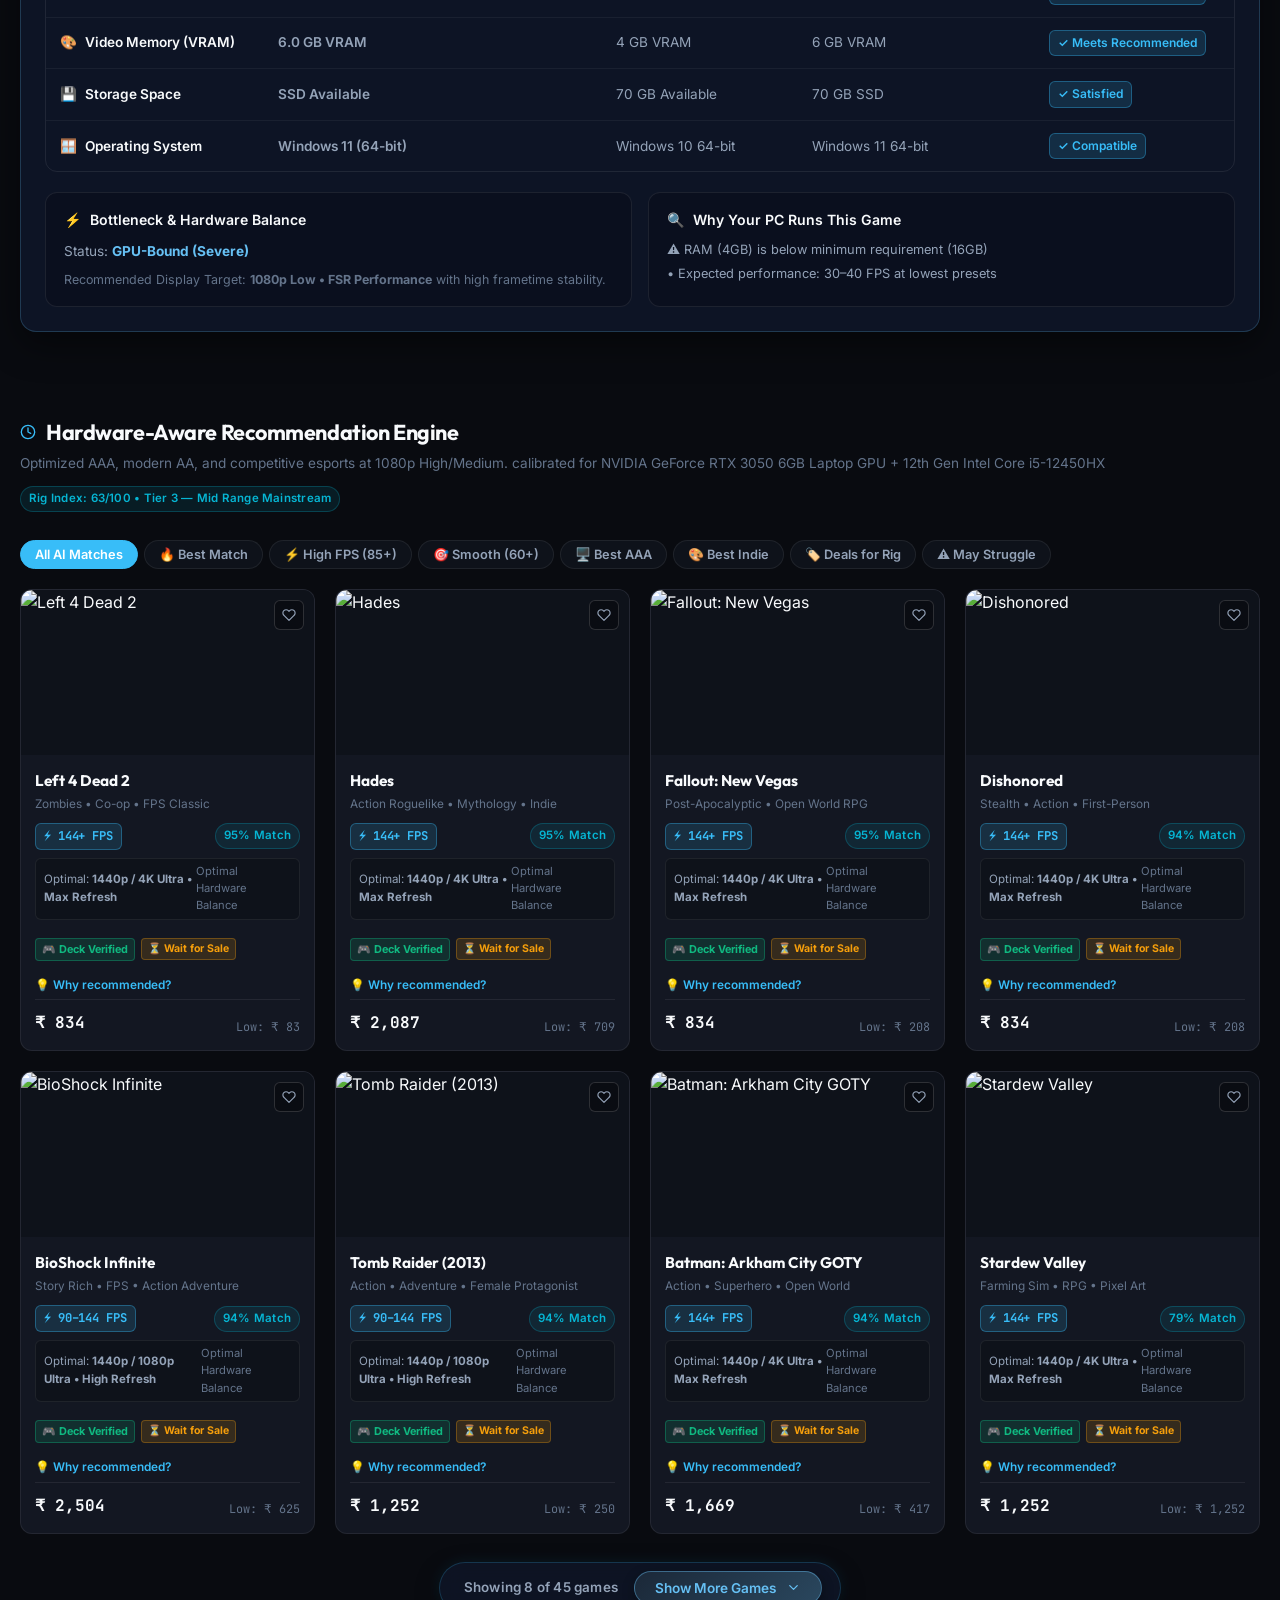
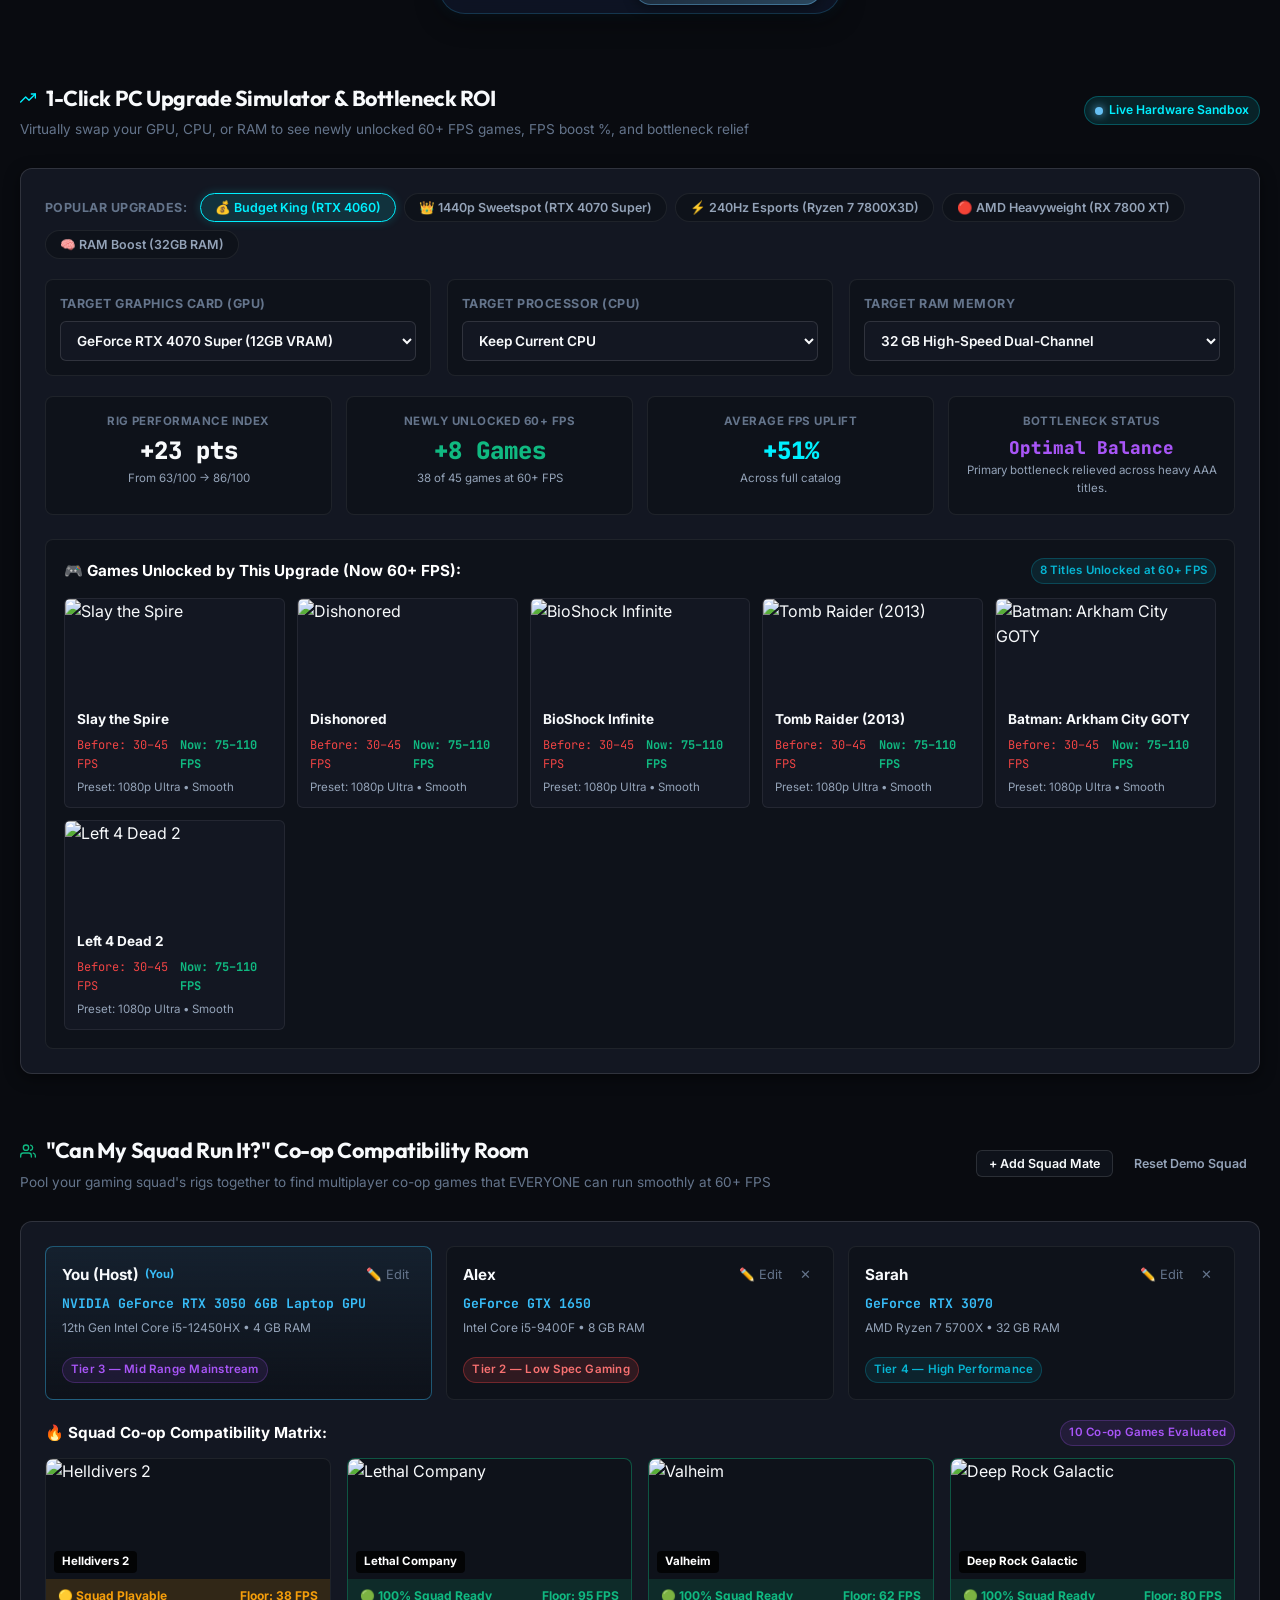
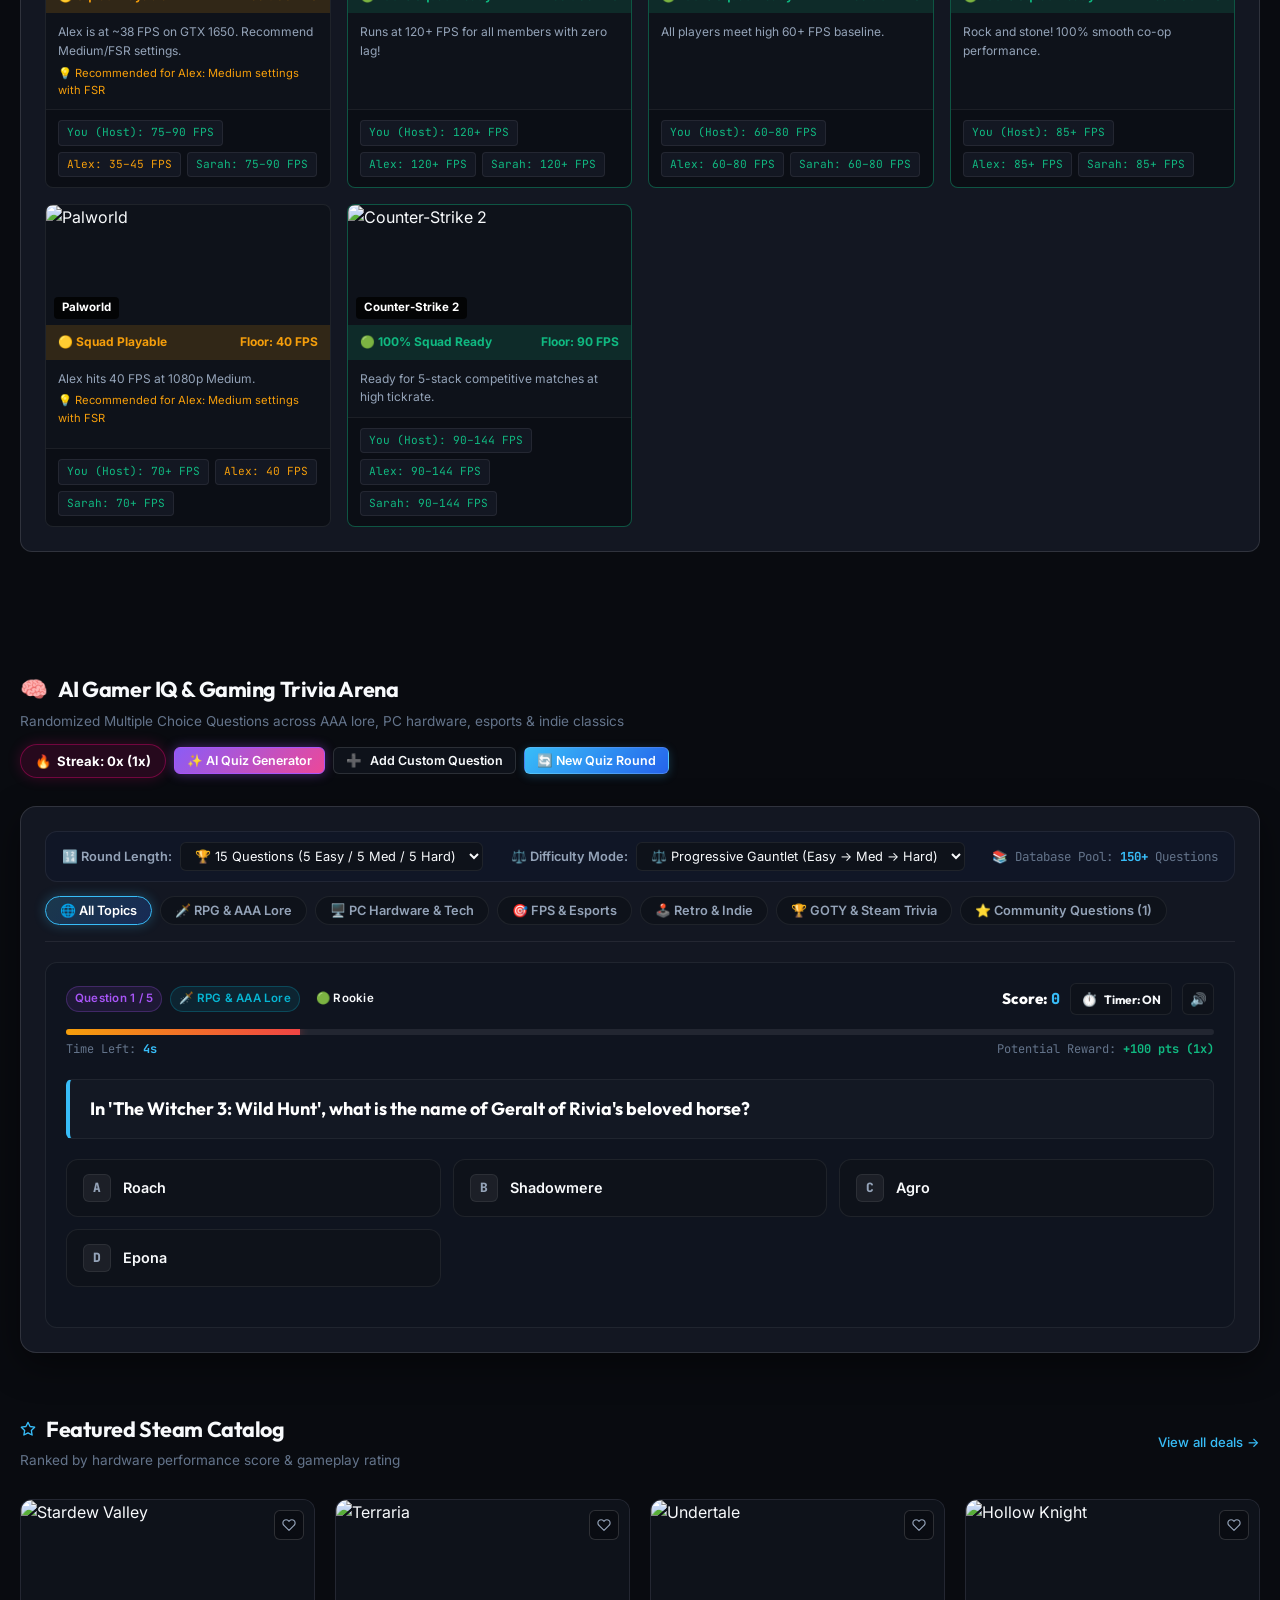
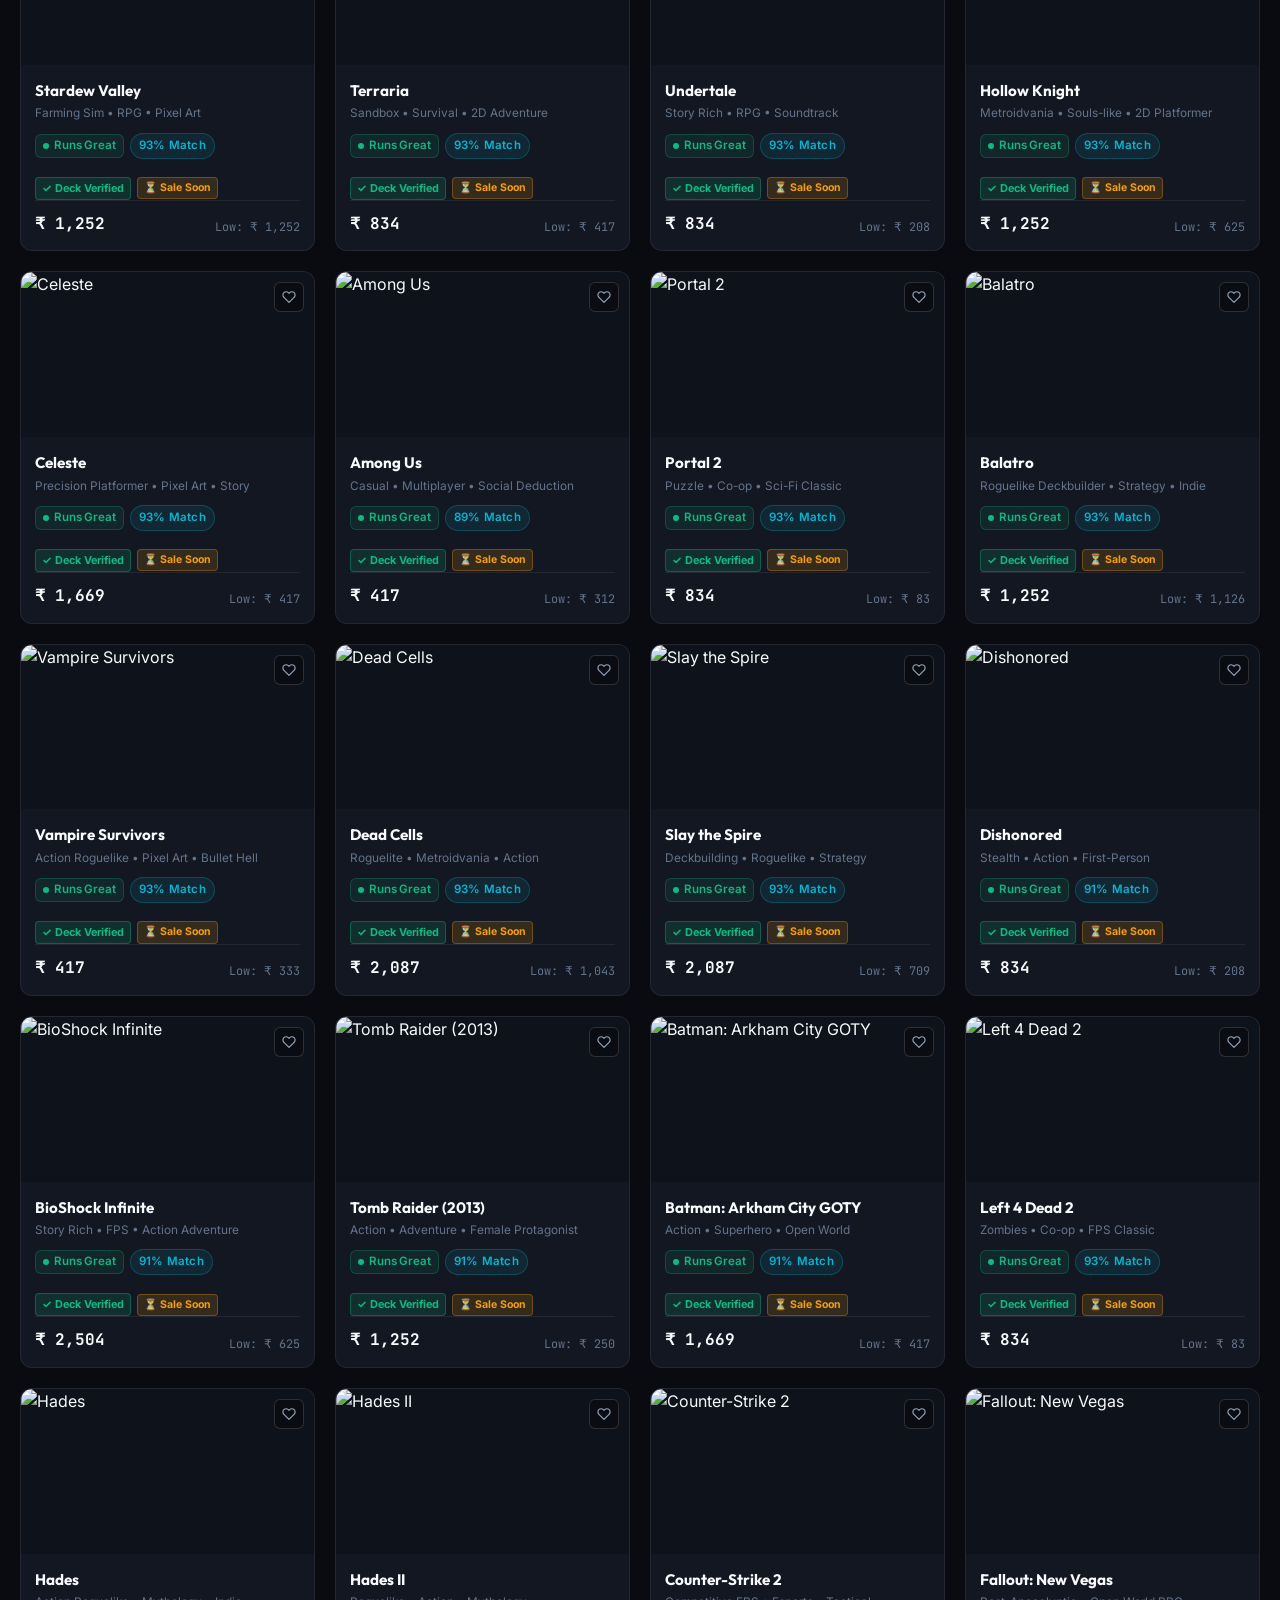
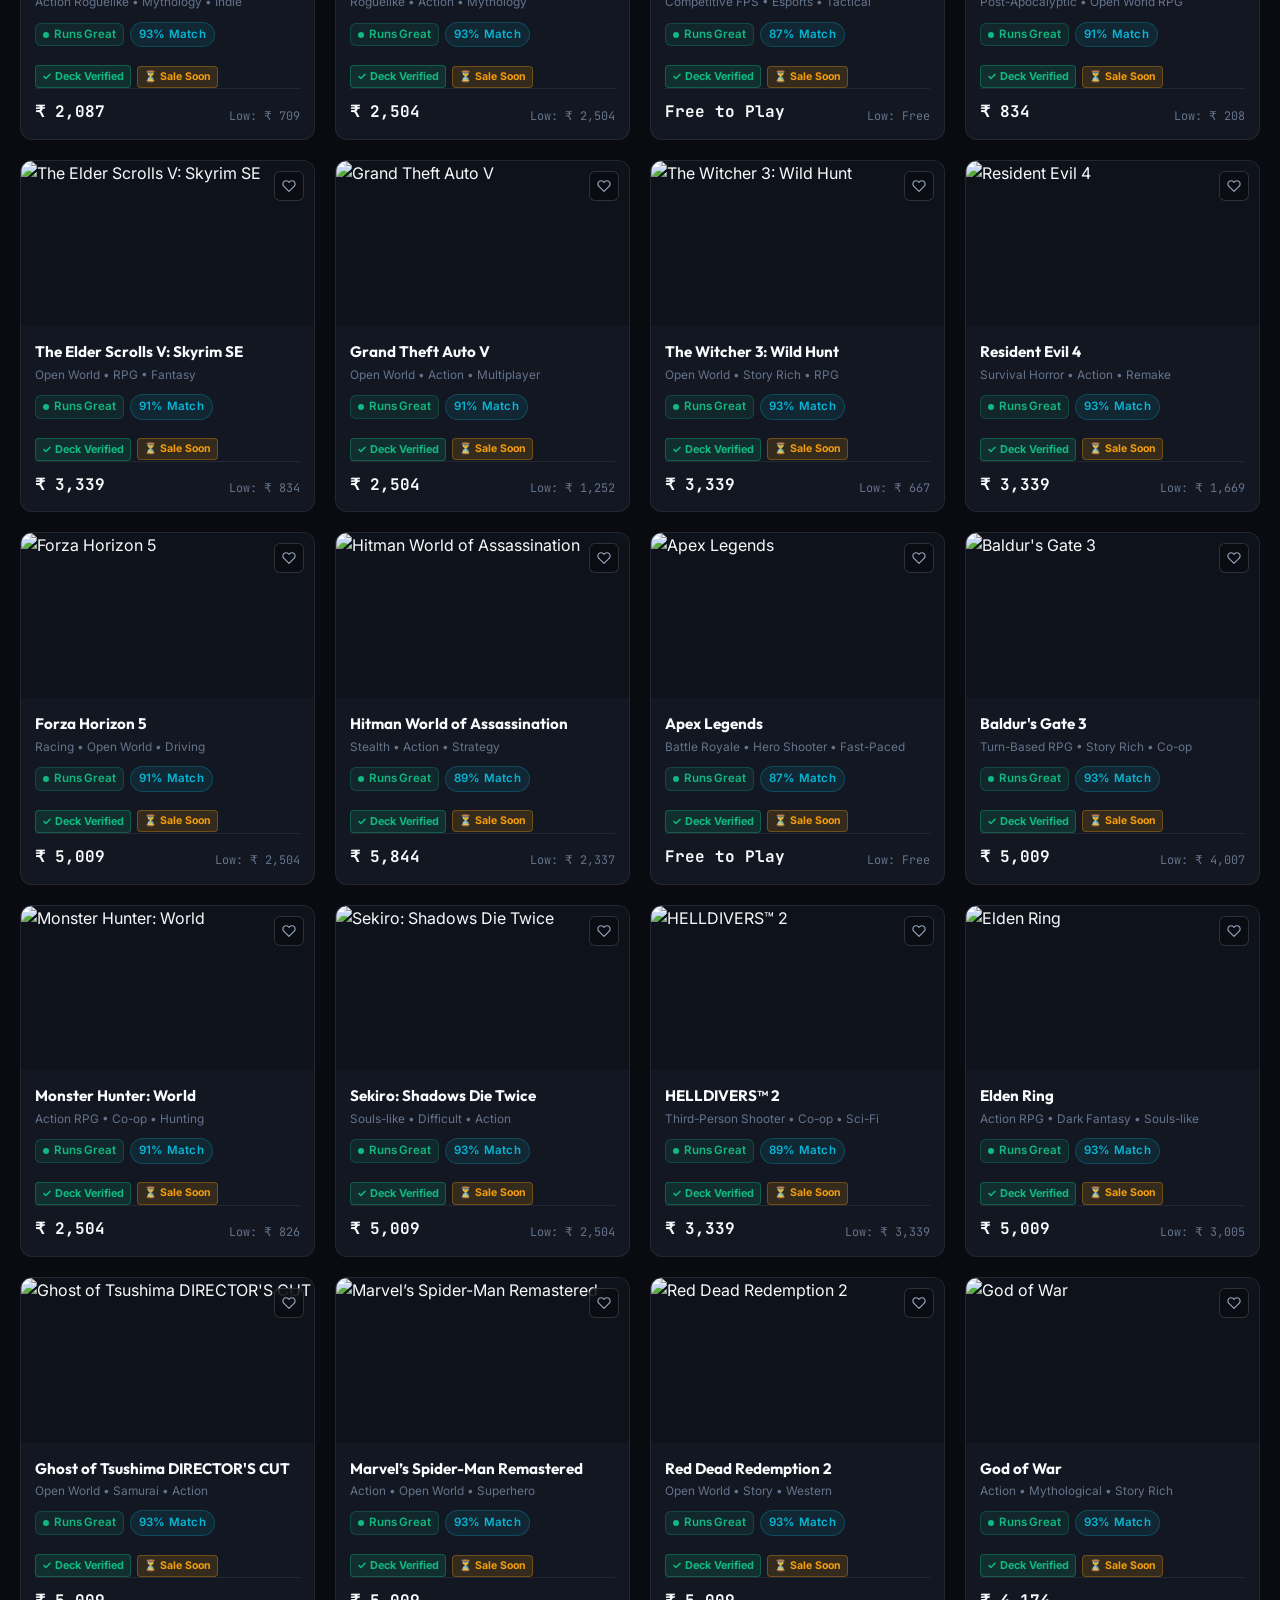
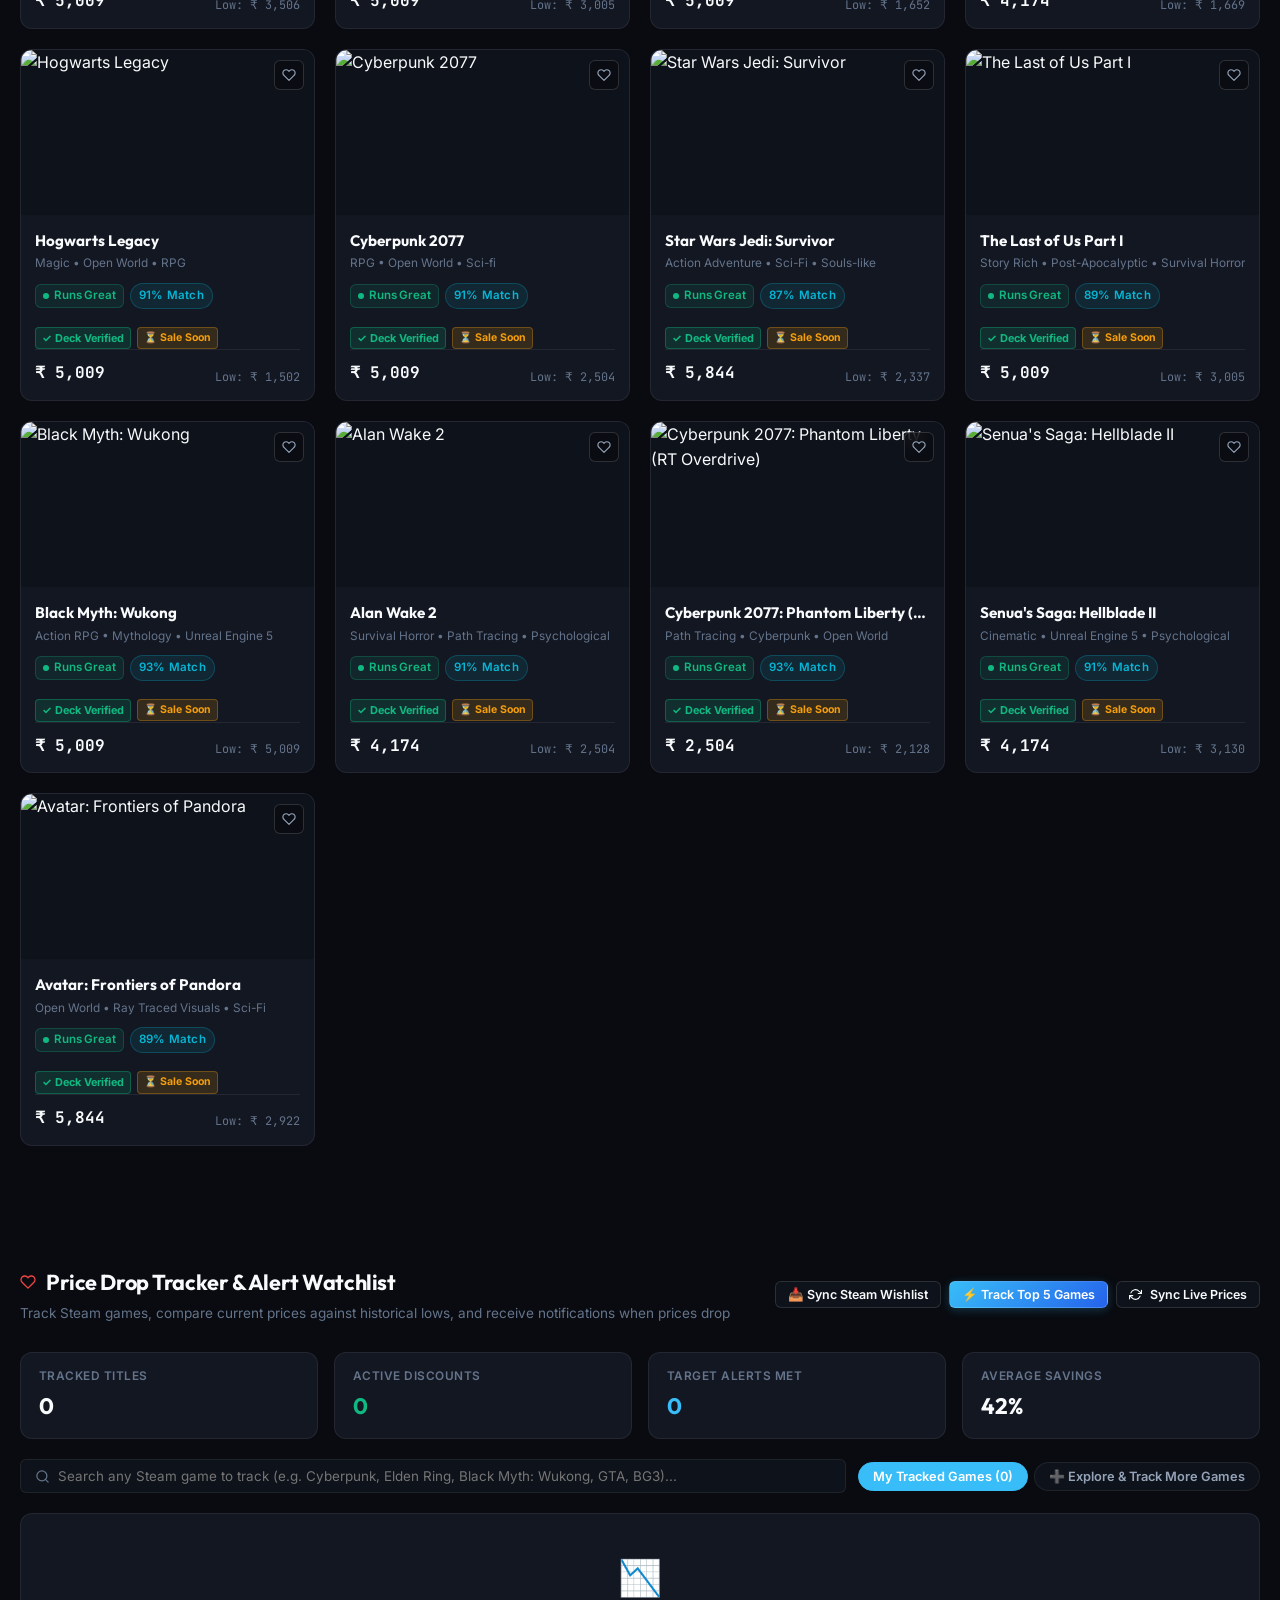
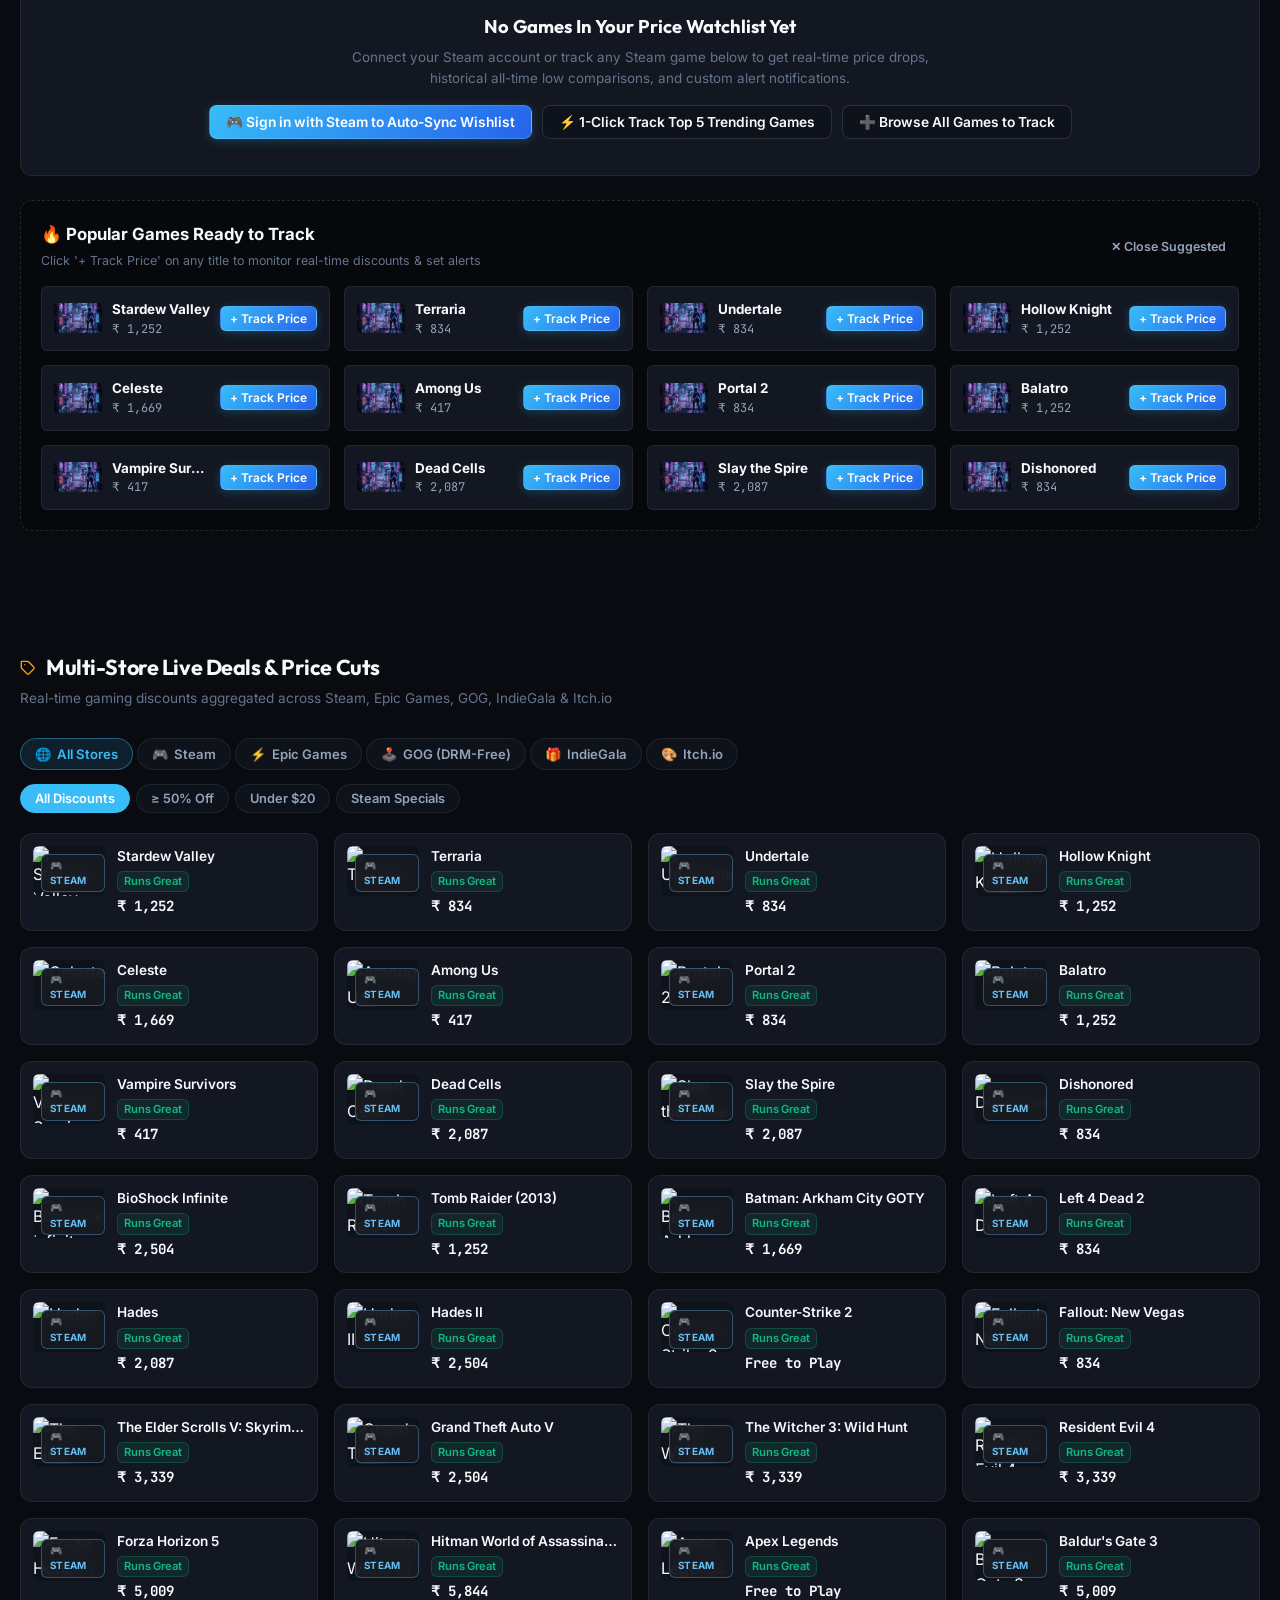
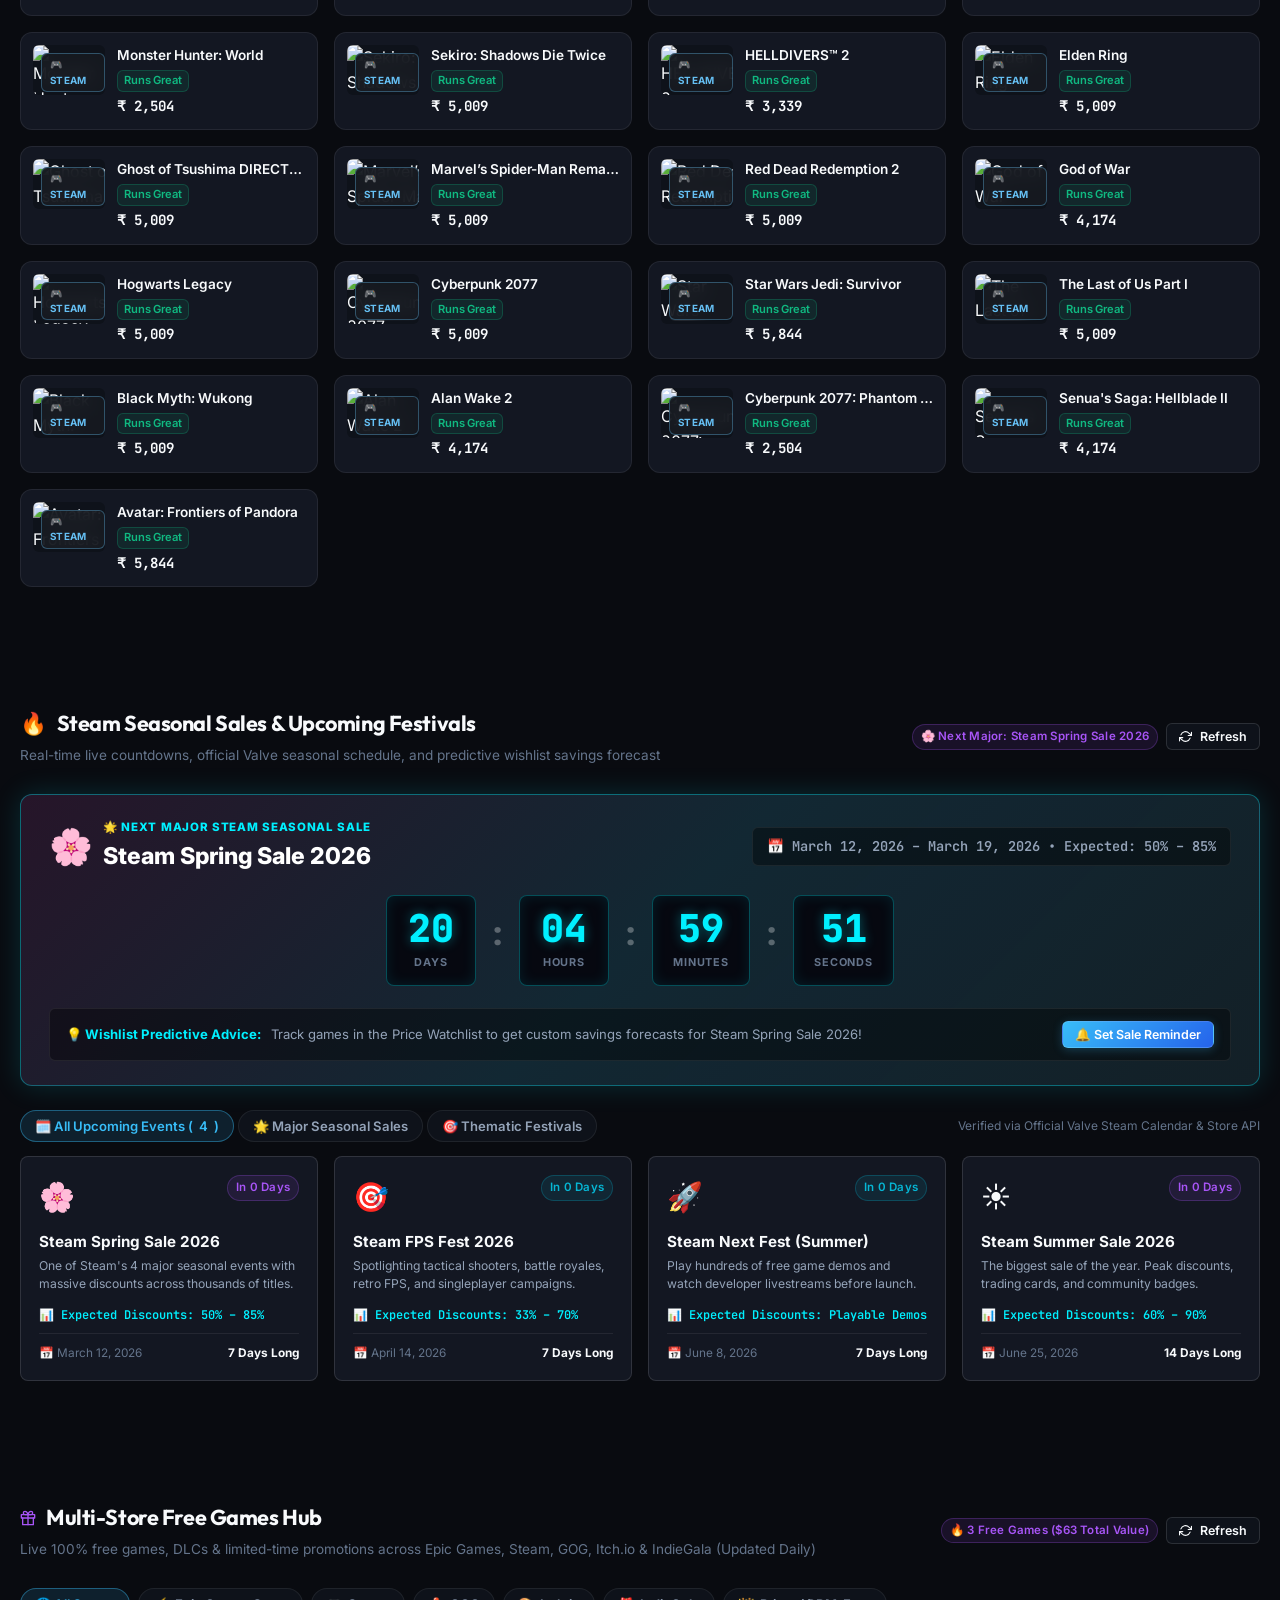
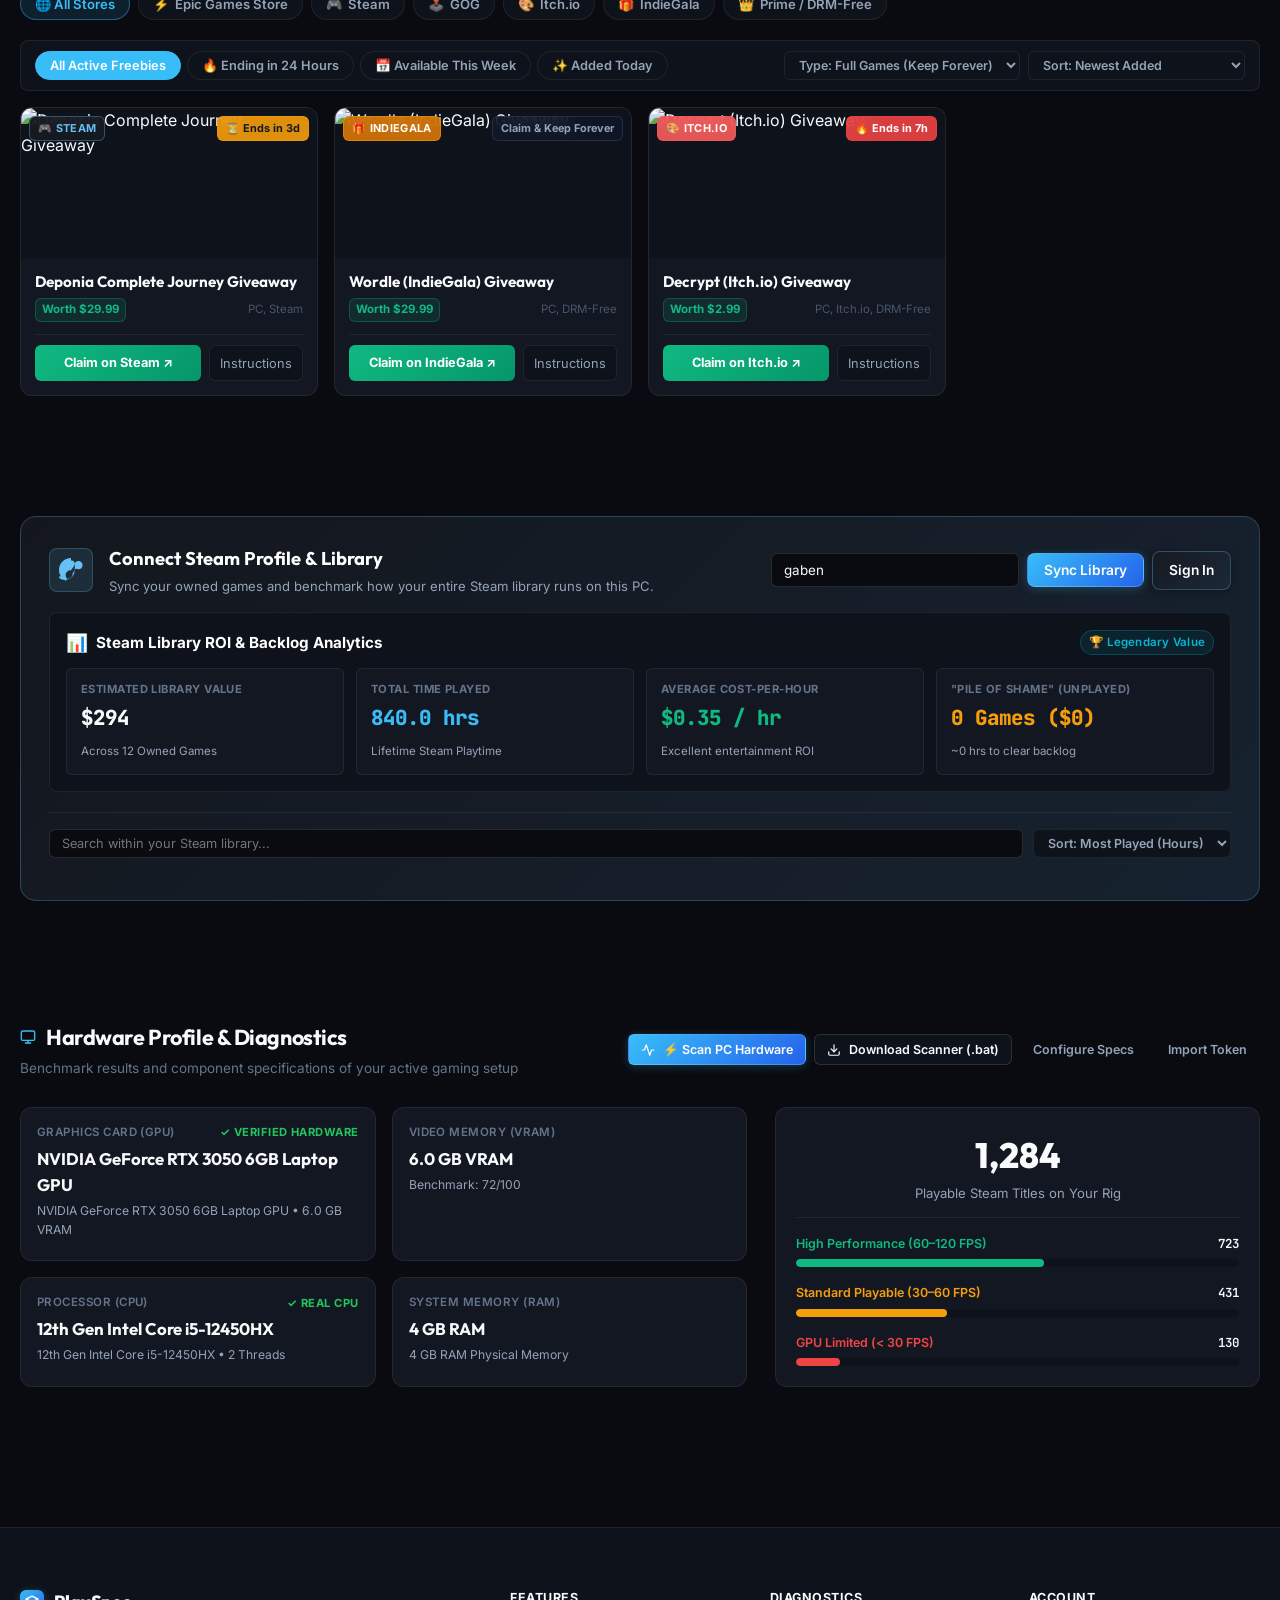
==== commit fa71998f: "fix: Price tracker search and live Steam Store discovery with 1-click tracking" ====
--- a/index.html
+++ b/index.html
@@ -960,11 +960,26 @@
               <circle cx="11" cy="11" r="8"></circle>
               <line x1="21" y1="21" x2="16.65" y2="16.65"></line>
             </svg>
-            <input type="text" id="trackerSearchInput" class="tracker-search-input" placeholder="Search any Steam game to track (e.g. Cyberpunk, Elden Ring, Black Myth: Wukong, BG3)..." oninput="handleTrackerSearch(this.value)" />
+            <input type="text" id="trackerSearchInput" class="tracker-search-input" placeholder="Search any Steam game to track (e.g. Cyberpunk, Elden Ring, Black Myth: Wukong, GTA, BG3)..." oninput="handleTrackerSearch(this.value)" />
           </div>
           <div class="tab-filters" style="margin:0">
             <button class="tab-filter active" id="trackerTabAllBtn" onclick="switchTrackerTab('all')">My Tracked Games (<span id="trackerTabCount">0</span>)</button>
             <button class="tab-filter" id="trackerTabDiscoverBtn" onclick="switchTrackerTab('discover')">➕ Explore & Track More Games</button>
+          </div>
+        </div>
+
+        <!-- Live Steam Store Search Results Shelf -->
+        <div id="trackerSearchResultsSection" style="display:none;margin-bottom:24px;background:var(--bg-card);border:1.5px solid rgba(56,189,248,0.35);border-radius:var(--radius-md);padding:20px;box-shadow:0 0 20px rgba(56,189,248,0.1)">
+          <div style="display:flex;justify-content:space-between;align-items:center;margin-bottom:14px;flex-wrap:wrap;gap:8px">
+            <div style="display:flex;align-items:center;gap:8px">
+              <span style="font-size:1.1rem">🔍</span>
+              <h3 style="font-size:1.05rem;font-weight:700;color:#ffffff" id="trackerSearchTitle">Steam Store Search Results</h3>
+              <span class="badge badge-cyan" id="trackerSearchResultCountBadge">0 Found</span>
+            </div>
+            <button class="btn btn-sm btn-ghost" onclick="clearTrackerSearch()">✕ Clear Search</button>
+          </div>
+          <div class="suggested-tracker-grid" id="trackerSearchResultsGrid">
+            <!-- Populated dynamically by live Steam Search -->
           </div>
         </div>
 
@@ -1588,6 +1603,9 @@
 
         <form id="wishlistForm" onsubmit="handleAddToWishlist(event)" style="margin-top:16px">
           <input type="hidden" id="wishlistAppId" />
+          <input type="hidden" id="wishlistGameTitle" />
+          <input type="hidden" id="wishlistGameImage" />
+          <input type="hidden" id="wishlistCurrentPrice" />
           
           <div class="rig-input-group" style="margin-bottom:12px">
             <label class="rig-input-label">Target Alert Price</label>
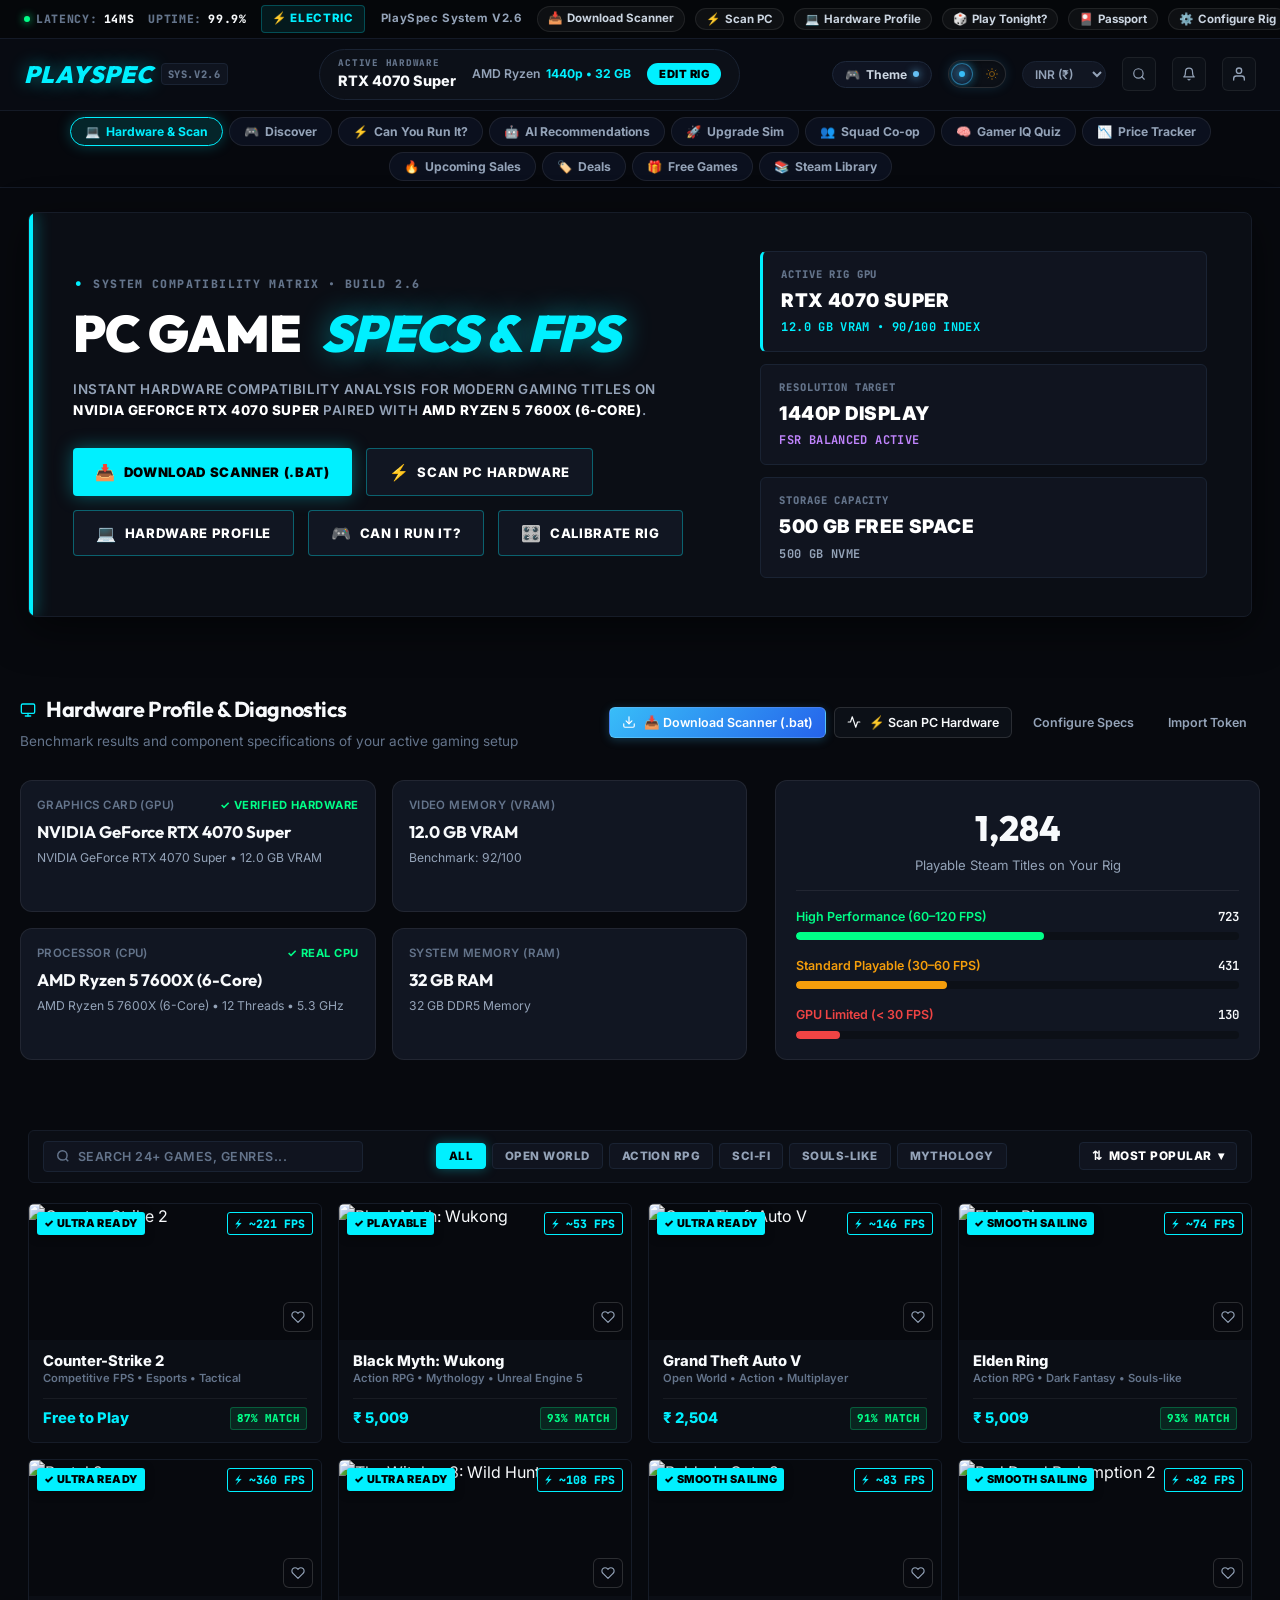
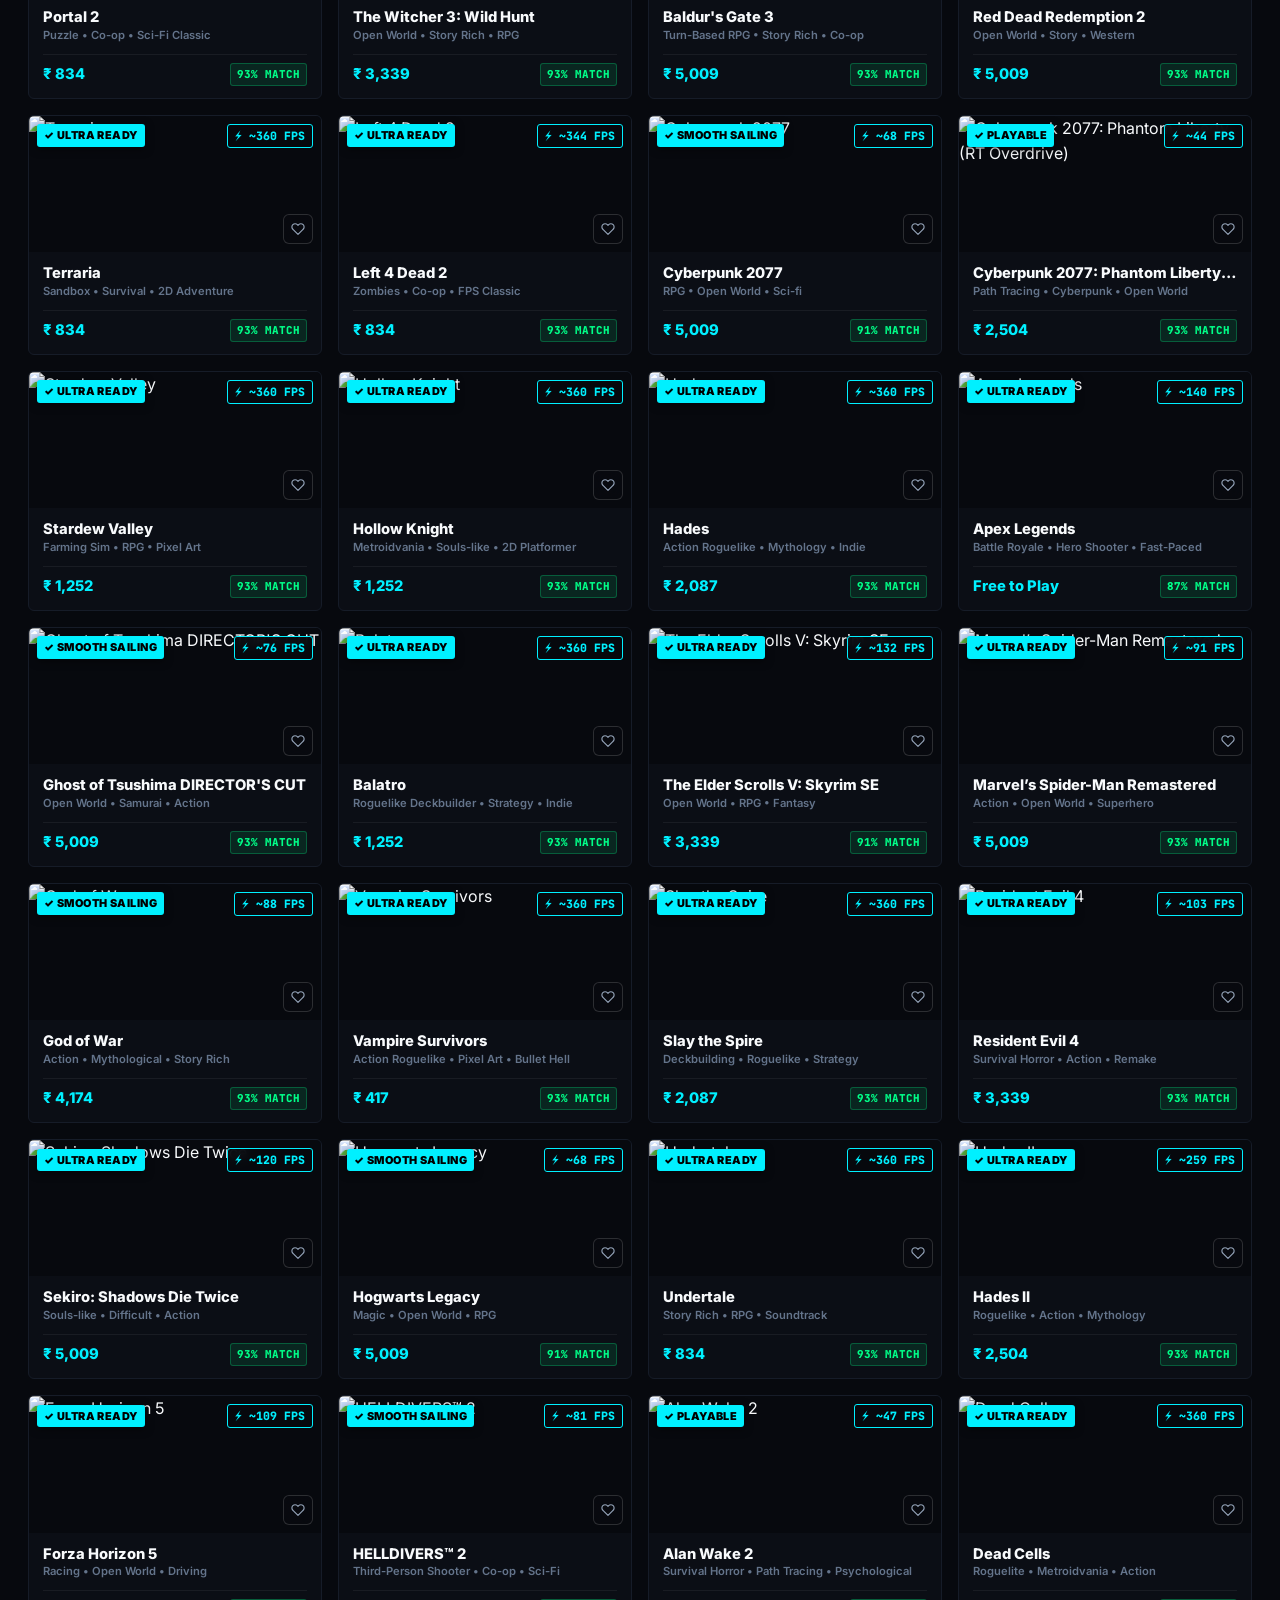
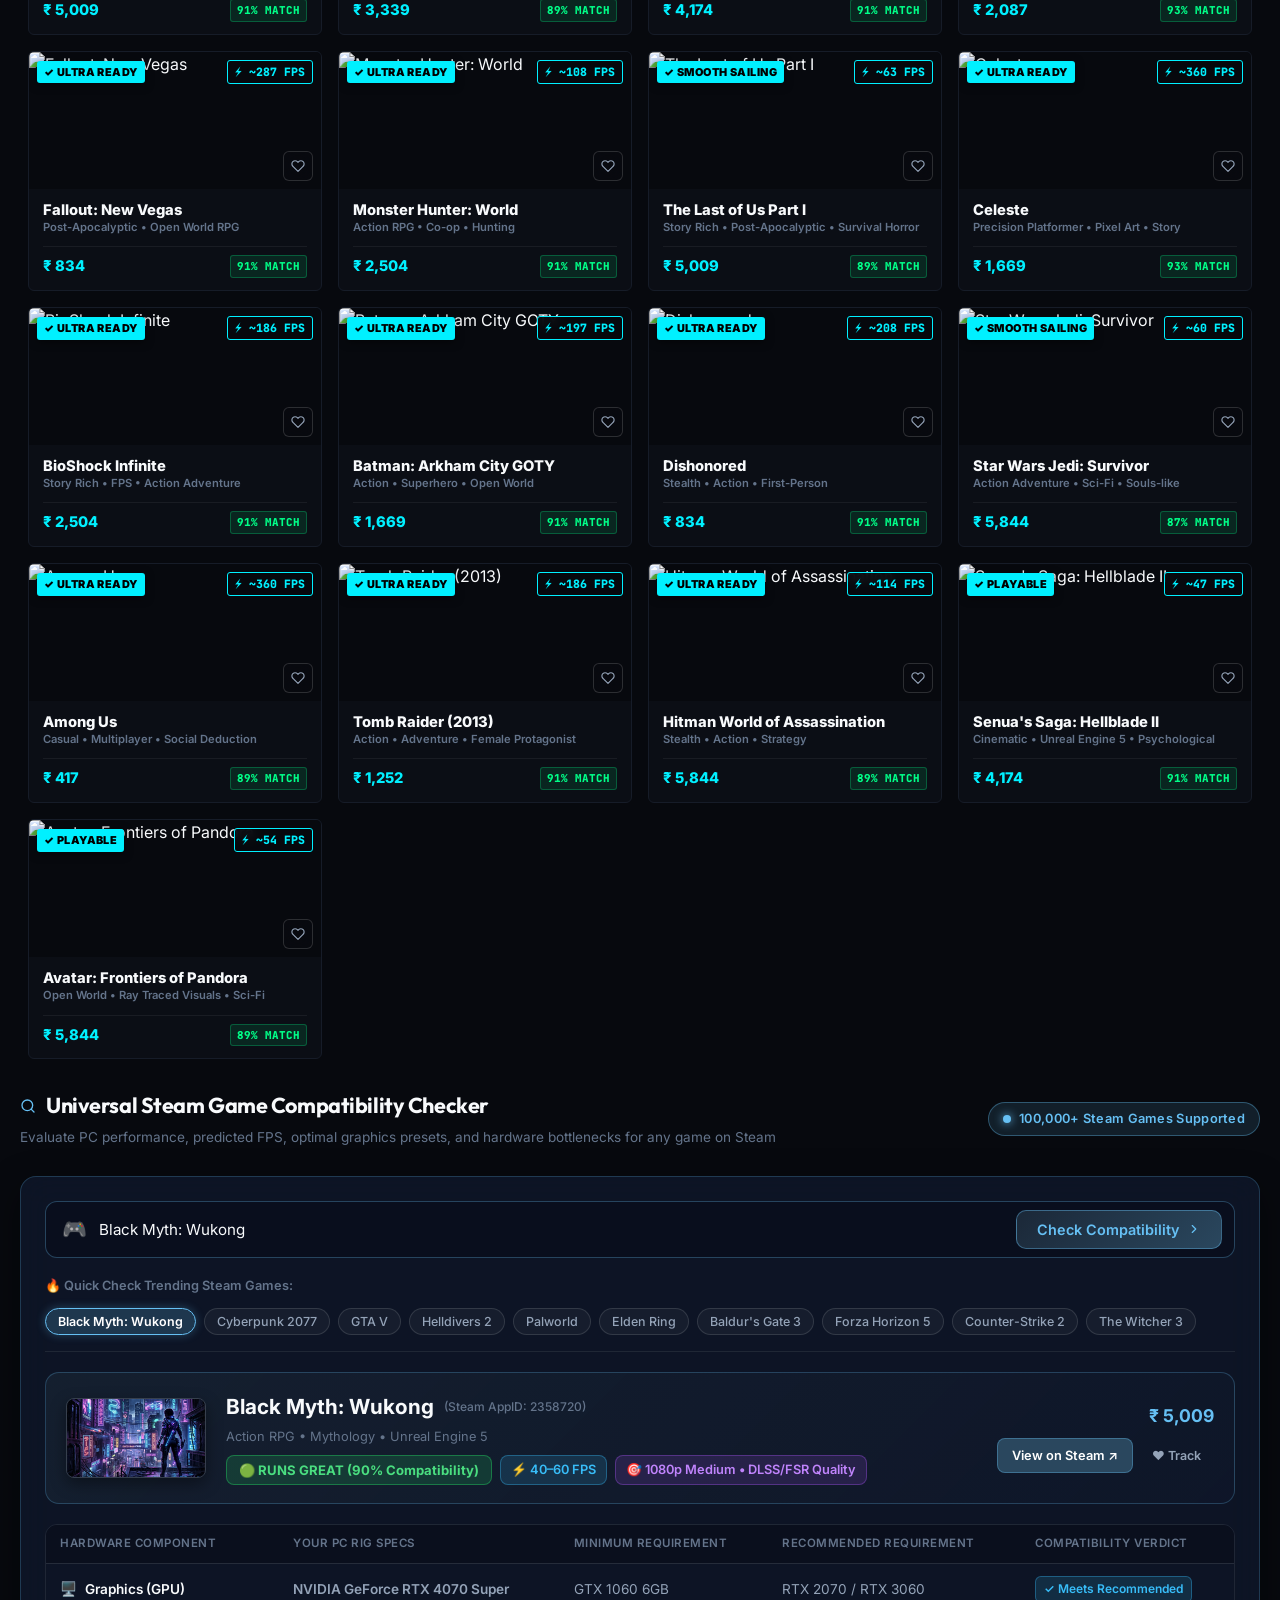
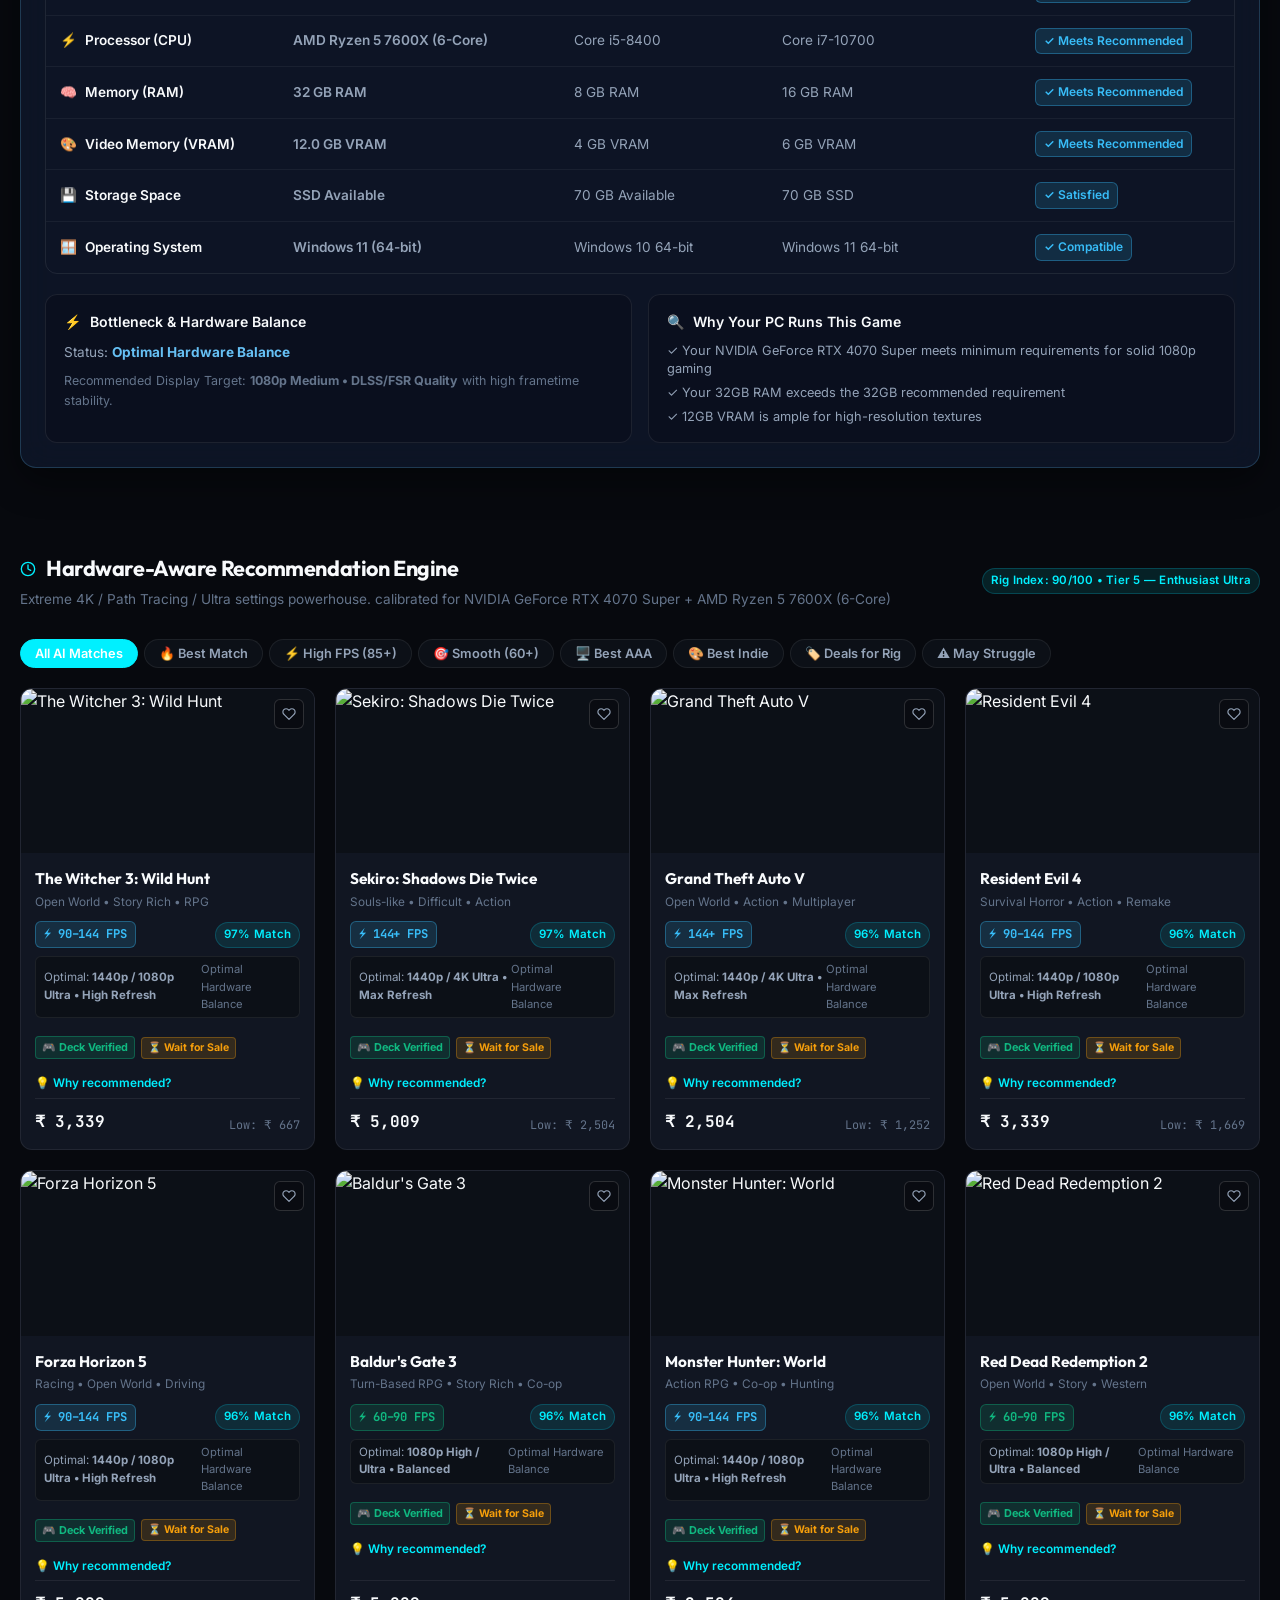
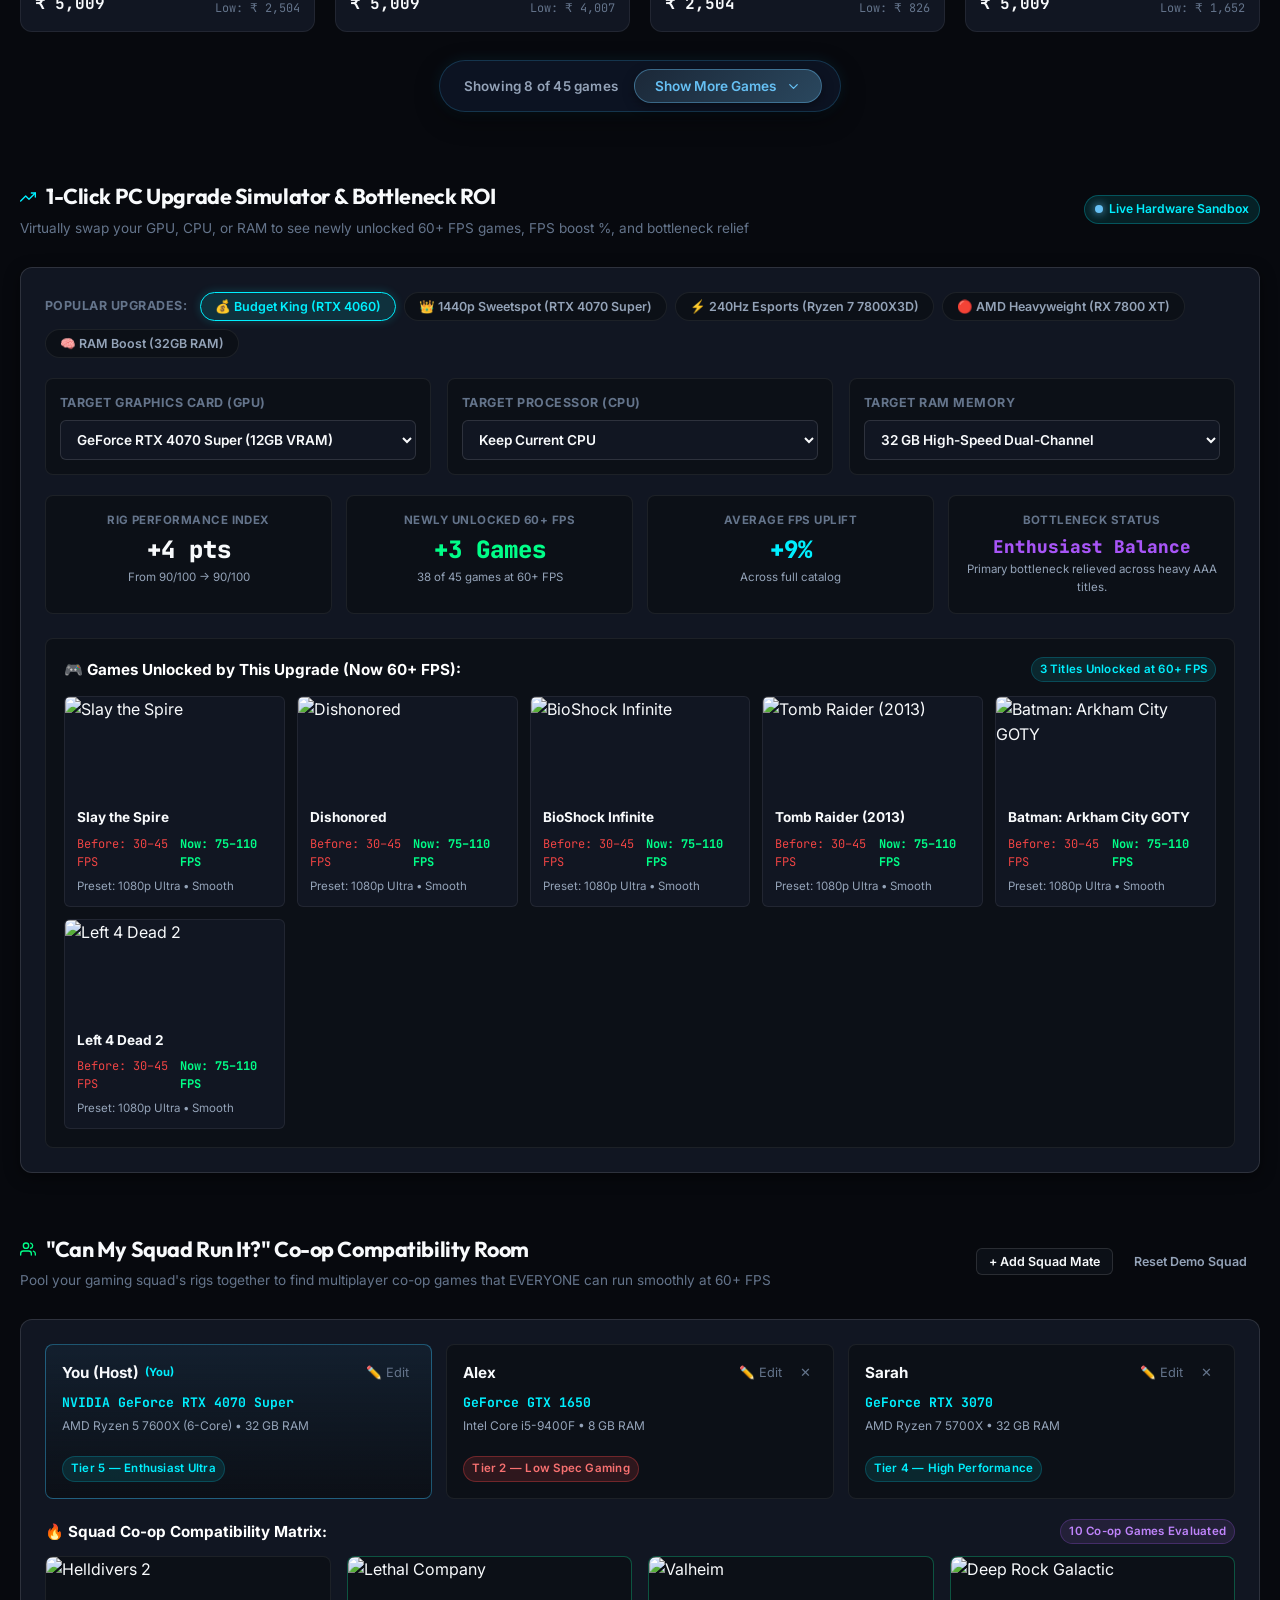
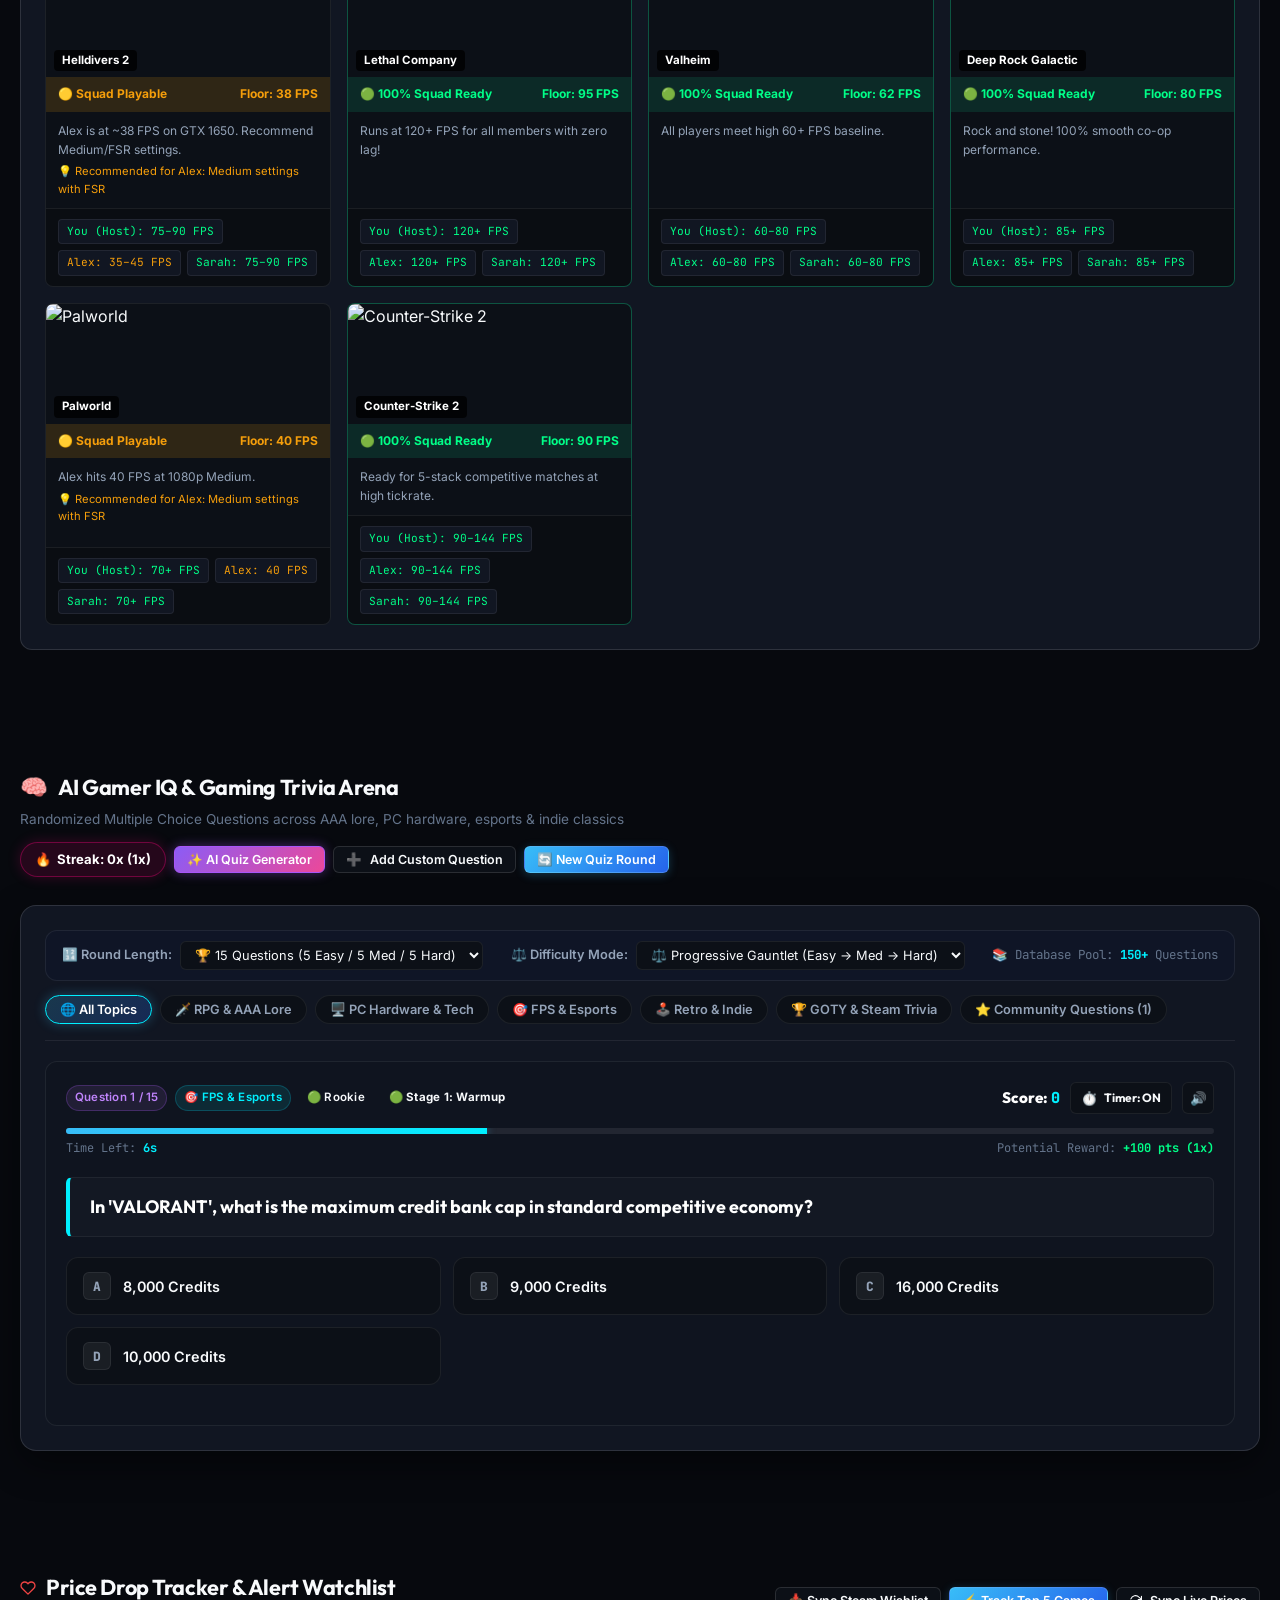
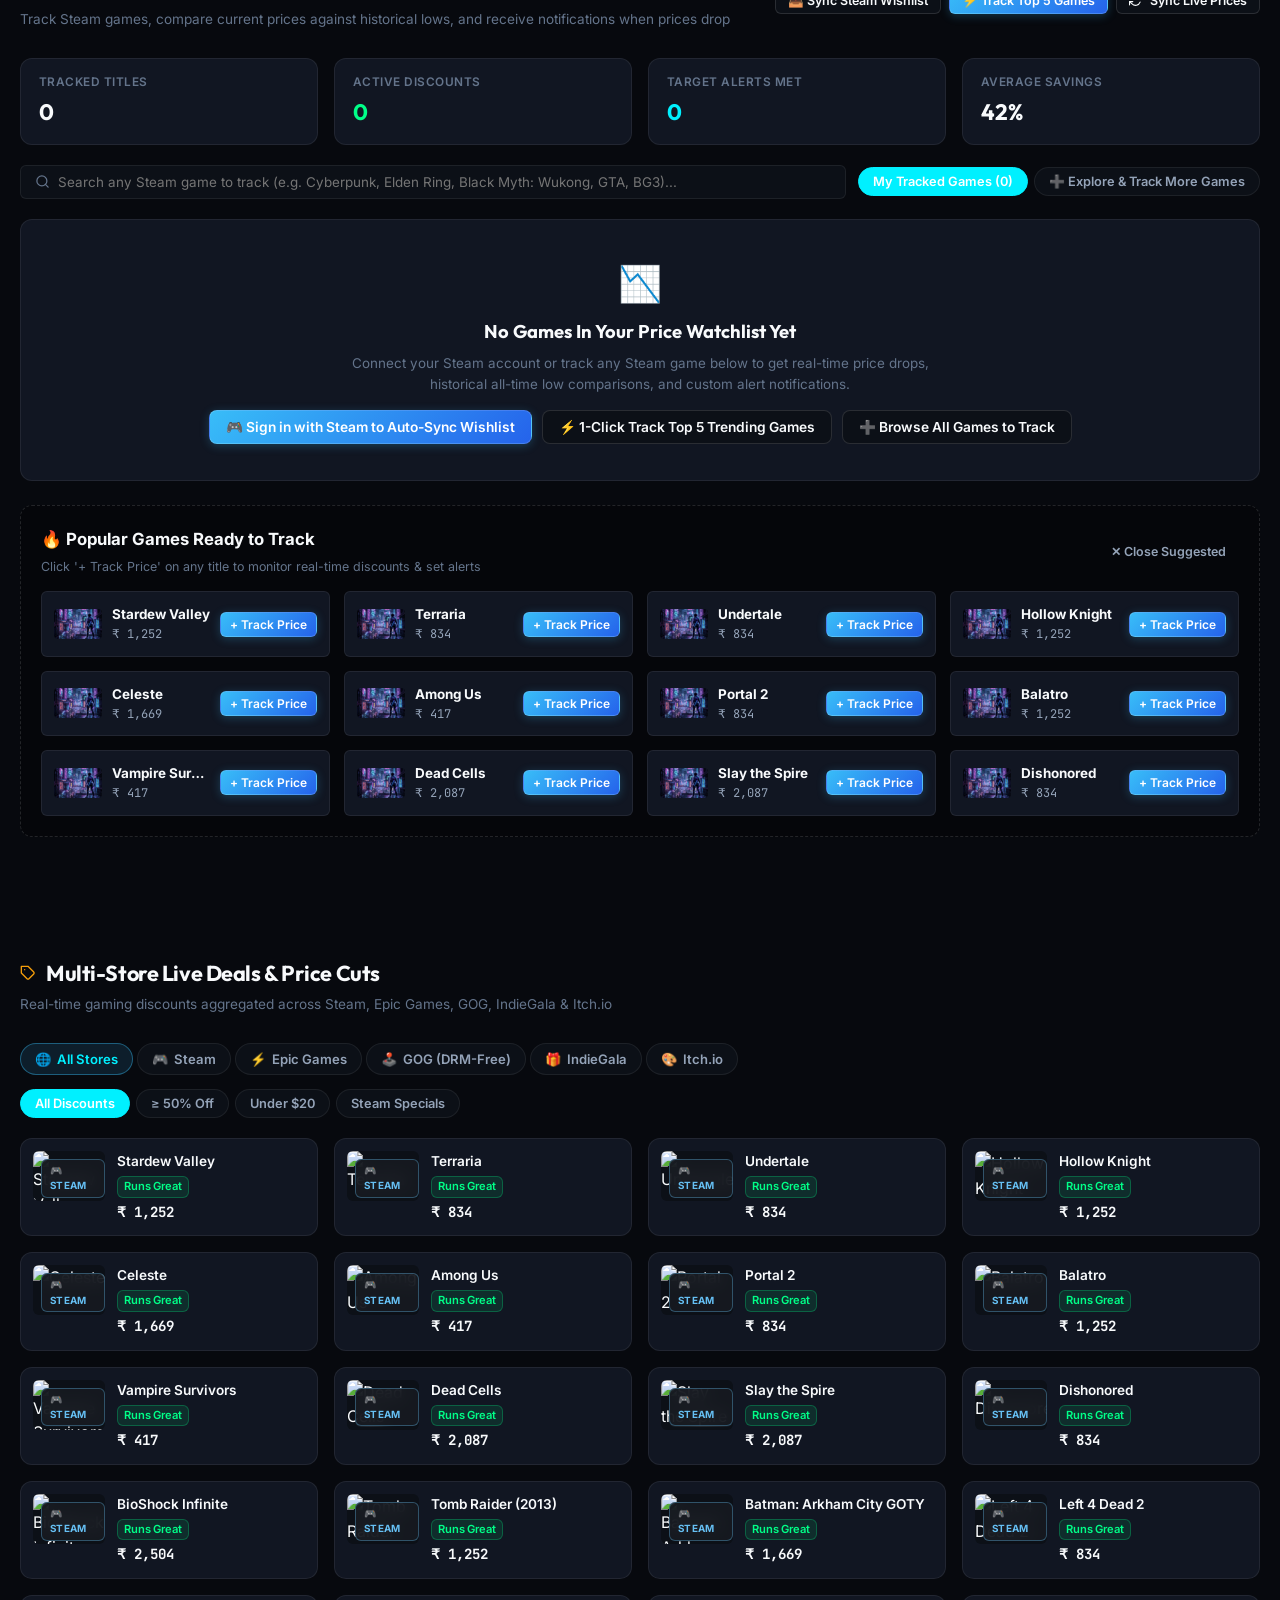
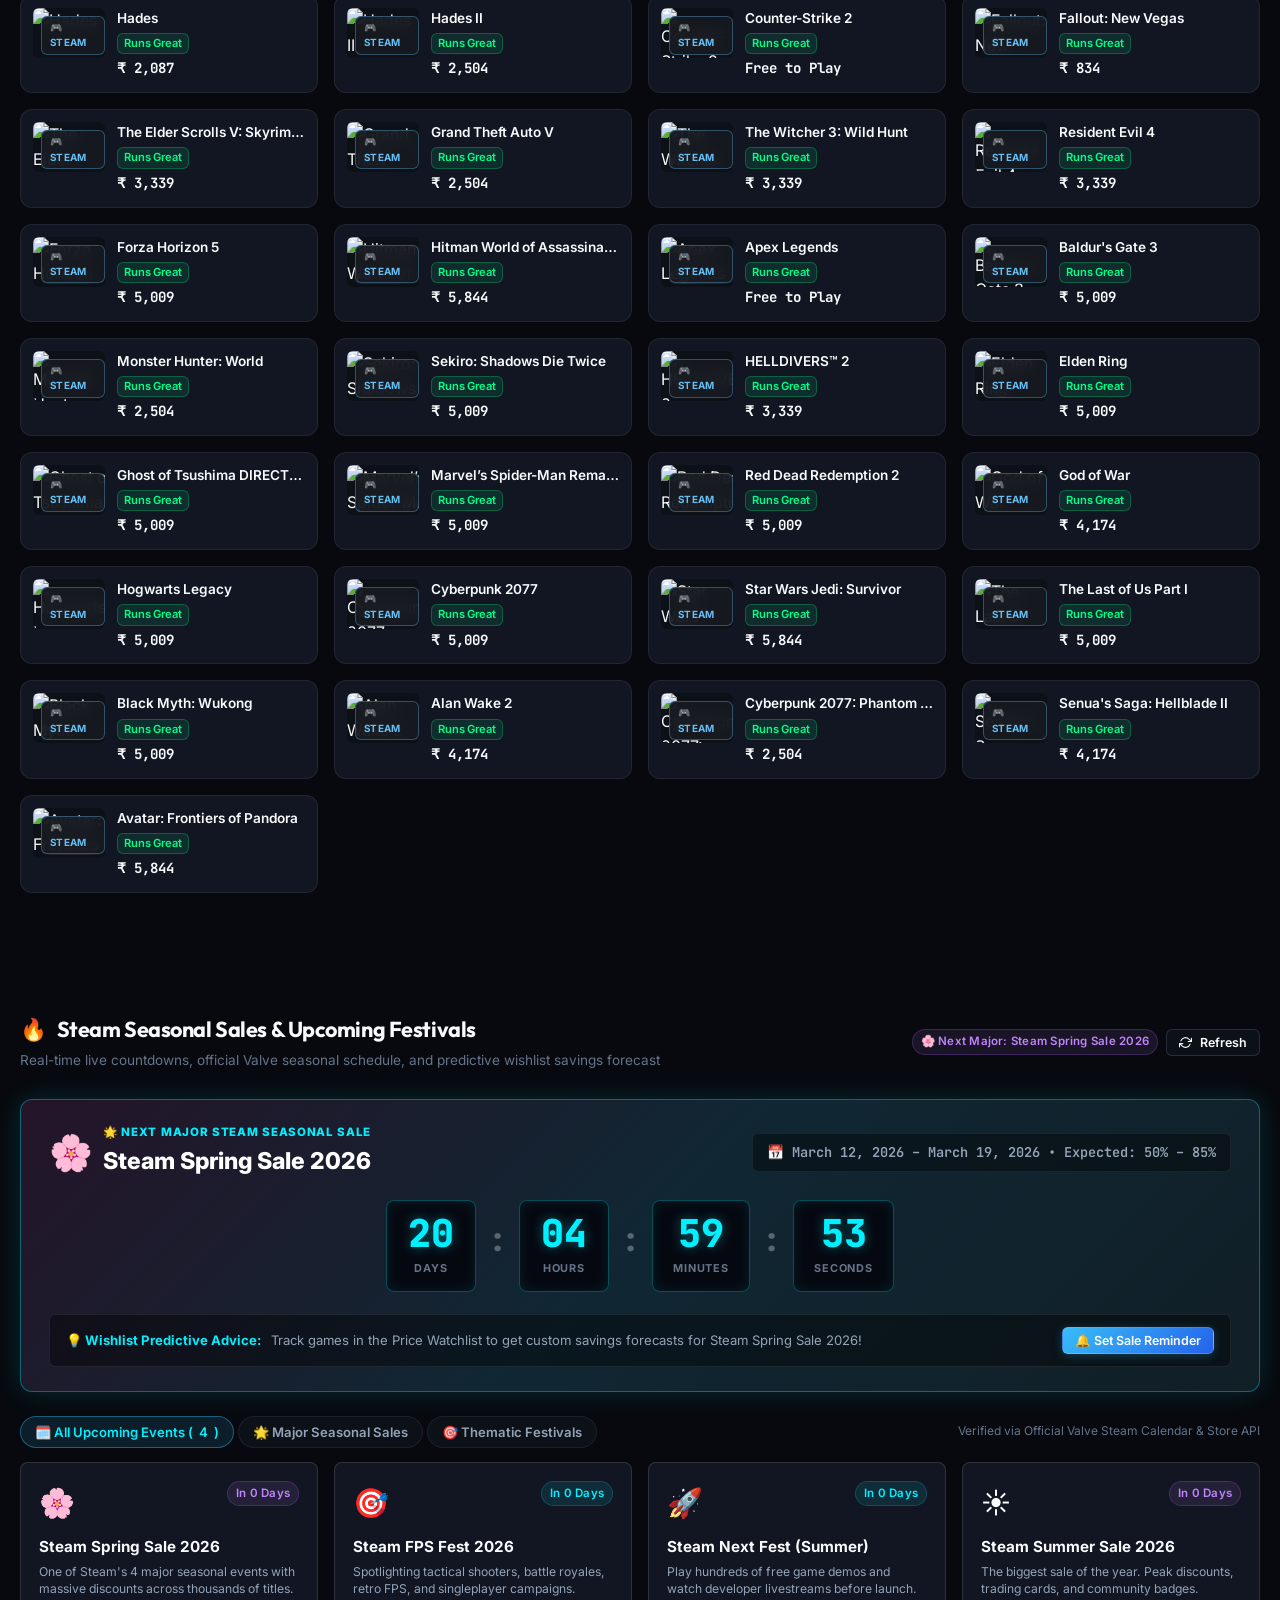
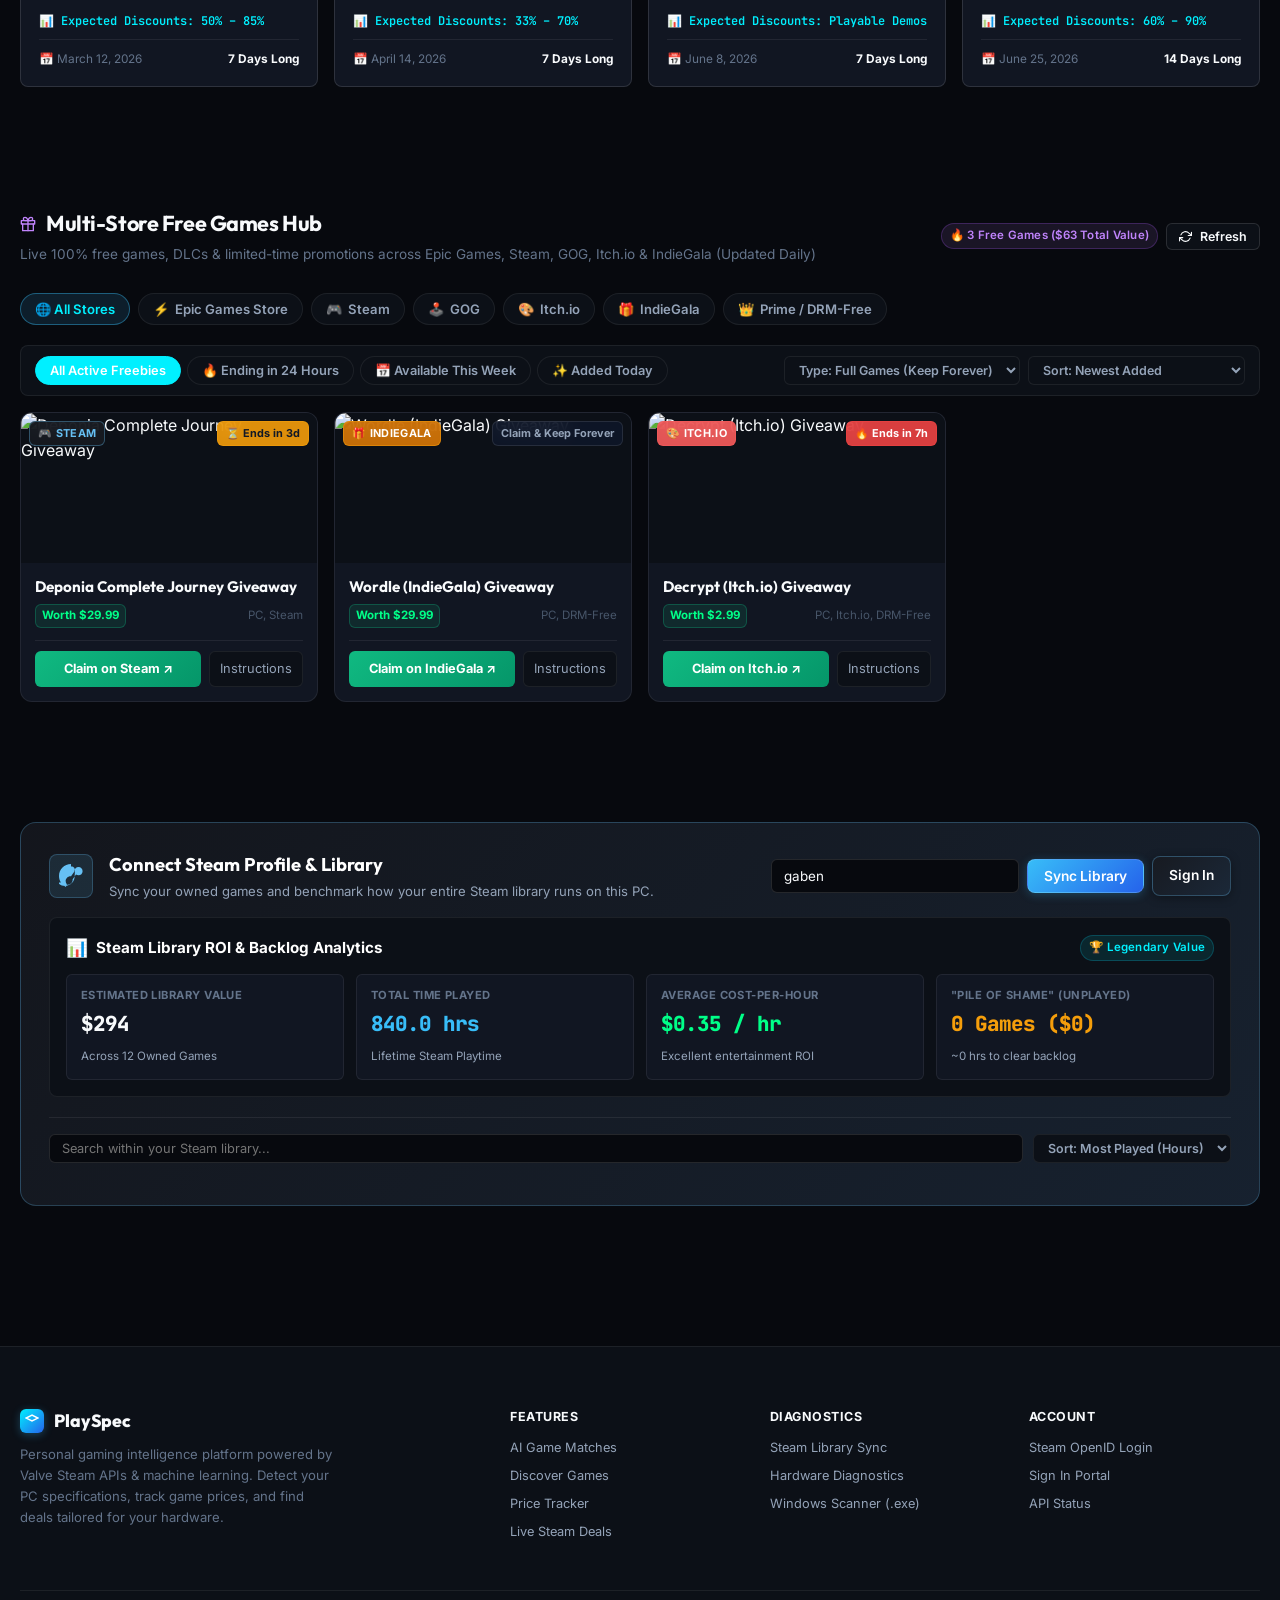
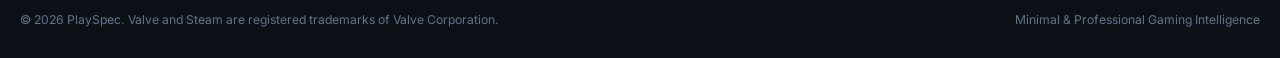
==== commit 147bd416: "Move Hardware Profile & Diagnostics to top and add Download Scanner button" ====
--- a/index.html
+++ b/index.html
@@ -23,46 +23,87 @@
   </script>
 </head>
 <body>
-
-  <!-- ═══════════════════════ NAVBAR (2-LINE SPACIOUS LAYOUT) ═══════════════════════ -->
-  <nav class="navbar" id="navbar">
-    <div class="navbar-inner-two-line">
-      <!-- Line 1: Brand on Left • Quick Launch Action Buttons on Right -->
-      <div class="navbar-top-row">
-        <a href="#" class="navbar-brand">
-          <div class="navbar-logo-glyph">
-            <svg class="svg-icon" viewBox="0 0 24 24" fill="none" stroke="currentColor" stroke-width="2.5" stroke-linecap="round" stroke-linejoin="round">
-              <polygon points="12 2 2 7 12 12 22 7 12 2"></polygon>
-              <polyline points="2 17 12 22 22 17"></polyline>
-              <polyline points="2 12 12 17 22 12"></polyline>
-            </svg>
-          </div>
-          <span>PlaySpec</span>
-          <span class="badge badge-cyan" style="font-size:0.68rem;padding:2px 6px;margin-left:2px">v2.0</span>
+  <!-- ═══════════════════════ TOP SLIM APP FRAME (STATUS & ACTION TOOLS) ═══════════════════════ -->
+  <div class="cyber-top-frame">
+    <!-- Left: Status Indicators -->
+    <div class="cyber-top-frame-status">
+      <div class="cyber-status-item">
+        <span class="cyber-status-dot"></span>
+        <span class="cyber-status-label">LATENCY:</span>
+        <span class="cyber-status-val" id="cyberLatencyVal">14MS</span>
+      </div>
+      <div class="cyber-status-item">
+        <span class="cyber-status-label">UPTIME:</span>
+        <span class="cyber-status-val">99.9%</span>
+      </div>
+      <div class="cyber-badge-electric">
+        <span>⚡</span>
+        <span>ELECTRIC</span>
+      </div>
+    </div>
+
+    <!-- Center: App Title / Version -->
+    <div class="cyber-top-frame-title">PlaySpec System V2.6</div>
+
+    <!-- Right: Quick Feature Shortcuts -->
+    <div class="cyber-top-frame-actions">
+      <a href="downloads/PlaySpec-QuickScan.bat" download class="cyber-frame-btn" title="Download 1-Click Windows Hardware Scanner (.bat)" style="text-decoration:none">
+        <span>📥</span> Download Scanner
+      </a>
+      <button class="cyber-frame-btn" onclick="runRealHardwareScan()" title="Instant Real PC Hardware Scanner">
+        <span>⚡</span> Scan PC
+      </button>
+      <button class="cyber-frame-btn" onclick="switchCyberTab('pc-profile')" title="View Hardware Profile & Diagnostics">
+        <span>💻</span> Hardware Profile
+      </button>
+      <button class="cyber-frame-btn" onclick="openPlayTonightModal()" title="Instant AI Game Matcher">
+        <span>🎲</span> Play Tonight?
+      </button>
+      <button class="cyber-frame-btn" onclick="openGamerPassportModal()" title="Shareable Gamer ID & Rig Card">
+        <span>🎴</span> Passport
+      </button>
+      <button class="cyber-frame-btn" onclick="openEditRigModal()" title="Configure Active Rig Specs">
+        <span>⚙️</span> Configure Rig
+      </button>
+      <button class="cyber-frame-btn" onclick="if(!document.fullscreenElement){document.documentElement.requestFullscreen()}else{document.exitFullscreen()}" title="Toggle Fullscreen">
+        <span>⛶</span>
+      </button>
+    </div>
+  </div>
+
+  <!-- ═══════════════════════ CYBER HEADER (PLAYSPEC SYS.V2.6) ═══════════════════════ -->
+  <header class="cyber-header" id="cyberHeader">
+    <div class="cyber-header-main">
+      <!-- Left: Logo & SYS.V2.6 badge -->
+      <div class="cyber-brand-wrap">
+        <a href="#" class="cyber-brand-logo">
+          <span class="cyber-logo-text">PLAYSPEC</span>
+          <span class="cyber-sys-badge">SYS.V2.6</span>
         </a>
-
-        <div class="navbar-actions">
-          <!-- Quick Play Tonight Modal Launcher -->
-          <button class="btn-nav-play-tonight" onclick="openPlayTonightModal()" title="What Should I Play Tonight? Backlog Roulette & Mood Wizard">
-            <span>🎲</span>
-            <span>Play Tonight?</span>
+      </div>
+
+      <!-- Center: Active Hardware Status Capsule -->
+      <div class="cyber-active-hardware-pill" onclick="switchCyberTab('pc-profile')" title="Click to view Hardware Profile & Diagnostics">
+        <div class="hardware-pill-text-block">
+          <span class="hardware-pill-label">ACTIVE HARDWARE</span>
+          <span class="hardware-pill-gpu" id="navGpuLabel">RTX 4070 Super</span>
+        </div>
+        <div class="hardware-pill-meta">
+          <span class="hardware-pill-cpu" id="navCpuLabel">AMD Ryzen</span>
+          <span class="hardware-pill-sub" id="navSubLabel">1440p • 32GB</span>
+        </div>
+        <button class="btn-edit-rig-cyan" onclick="event.stopPropagation(); openEditRigModal()">EDIT RIG</button>
+      </div>
+
+      <!-- Right: Utility Suite (Theme, Toggle Switch, Currency, Search, Notifications, Profile) -->
+      <div class="cyber-header-right">
+        <!-- Gaming Theme Studio Trigger & Dropdown -->
+        <div class="gaming-theme-dropdown-wrap">
+          <button class="cyber-btn-pill" id="gamingThemeTriggerBtn" onclick="toggleGamingThemeMenu(event)" title="Gaming Theme Studio">
+            <span>🎮</span>
+            <span>Theme</span>
+            <span class="pill-dot" id="gamingThemeActiveDot"></span>
           </button>
-
-          <!-- Gamer Rig Passport Trigger -->
-          <button class="btn-nav-passport" onclick="openGamerPassportModal()" title="Holographic Gamer Rig Passport (PNG Card Generator)">
-            <span>🎴</span>
-            <span>Passport</span>
-          </button>
-
-          <!-- Gaming Theme Studio Trigger & Dropdown -->
-          <div class="gaming-theme-dropdown-wrap">
-            <button class="btn-gaming-theme-trigger" id="gamingThemeTriggerBtn" onclick="toggleGamingThemeMenu(event)" title="Gaming Theme Studio (Cyberpunk, ROG Red, Razer Matrix, Synthwave)">
-              <span class="gaming-theme-icon">🎮</span>
-              <span style="font-size:0.75rem">Theme</span>
-              <span class="gaming-theme-dot" id="gamingThemeActiveDot"></span>
-            </button>
-
-          <!-- Floating Theme Studio Dropdown -->
           <div class="gaming-theme-panel" id="gamingThemePanel">
             <div class="gaming-theme-panel-header">
               <div class="gaming-theme-panel-title">
@@ -72,127 +113,46 @@
               <span class="gaming-theme-panel-subtitle">Select visual aesthetic preset</span>
             </div>
             <div class="gaming-theme-grid">
-              <!-- Steam Dark -->
               <button class="gaming-theme-card active" data-theme-val="dark" onclick="selectGamingTheme('dark')">
-                <div class="theme-card-header">
-                  <span class="theme-name">Steam Dark (Classic)</span>
-                  <span class="theme-active-indicator">✓ Active</span>
-                </div>
-                <div class="theme-swatches">
-                  <span class="swatch" style="background:#66c0f4"></span>
-                  <span class="swatch" style="background:#1b2838"></span>
-                  <span class="swatch" style="background:#090b10"></span>
-                </div>
-                <span class="theme-desc">Valve Iconic Cyan & Obsidian Navy</span>
+                <div class="theme-card-header"><span class="theme-name">Steam Dark</span><span class="theme-active-indicator">✓ Active</span></div>
+                <div class="theme-swatches"><span class="swatch" style="background:#00f0ff"></span><span class="swatch" style="background:#1b2838"></span><span class="swatch" style="background:#090b10"></span></div>
               </button>
-
-              <!-- Cyberpunk Neon -->
               <button class="gaming-theme-card" data-theme-val="cyberpunk" onclick="selectGamingTheme('cyberpunk')">
-                <div class="theme-card-header">
-                  <span class="theme-name">Cyberpunk 2077</span>
-                  <span class="theme-active-indicator">✓ Active</span>
-                </div>
-                <div class="theme-swatches">
-                  <span class="swatch" style="background:#00f0ff"></span>
-                  <span class="swatch" style="background:#ff007f"></span>
-                  <span class="swatch" style="background:#06070d"></span>
-                </div>
-                <span class="theme-desc">Electric Cyan & Neon Magenta</span>
+                <div class="theme-card-header"><span class="theme-name">Cyberpunk 2077</span></div>
+                <div class="theme-swatches"><span class="swatch" style="background:#00f0ff"></span><span class="swatch" style="background:#ff007f"></span><span class="swatch" style="background:#06070d"></span></div>
               </button>
-
-              <!-- ROG Crimson -->
               <button class="gaming-theme-card" data-theme-val="rog" onclick="selectGamingTheme('rog')">
-                <div class="theme-card-header">
-                  <span class="theme-name">ROG Crimson Red</span>
-                  <span class="theme-active-indicator">✓ Active</span>
-                </div>
-                <div class="theme-swatches">
-                  <span class="swatch" style="background:#ff1e42"></span>
-                  <span class="swatch" style="background:#ff4757"></span>
-                  <span class="swatch" style="background:#090a0d"></span>
-                </div>
-                <span class="theme-desc">Republic of Gamers Red & Carbon</span>
+                <div class="theme-card-header"><span class="theme-name">ROG Crimson</span></div>
+                <div class="theme-swatches"><span class="swatch" style="background:#ff1e42"></span><span class="swatch" style="background:#ff4757"></span><span class="swatch" style="background:#090a0d"></span></div>
               </button>
-
-              <!-- Razer Matrix -->
               <button class="gaming-theme-card" data-theme-val="matrix" onclick="selectGamingTheme('matrix')">
-                <div class="theme-card-header">
-                  <span class="theme-name">Matrix Emerald</span>
-                  <span class="theme-active-indicator">✓ Active</span>
-                </div>
-                <div class="theme-swatches">
-                  <span class="swatch" style="background:#00ff66"></span>
-                  <span class="swatch" style="background:#10b981"></span>
-                  <span class="swatch" style="background:#040805"></span>
-                </div>
-                <span class="theme-desc">Razer Poison Green & Matrix Dark</span>
+                <div class="theme-card-header"><span class="theme-name">Matrix Emerald</span></div>
+                <div class="theme-swatches"><span class="swatch" style="background:#00ff66"></span><span class="swatch" style="background:#10b981"></span><span class="swatch" style="background:#040805"></span></div>
               </button>
-
-              <!-- Chroma Synthwave -->
               <button class="gaming-theme-card" data-theme-val="synthwave" onclick="selectGamingTheme('synthwave')">
-                <div class="theme-card-header">
-                  <span class="theme-name">Chroma Synthwave</span>
-                  <span class="theme-active-indicator">✓ Active</span>
-                </div>
-                <div class="theme-swatches">
-                  <span class="swatch" style="background:#c084fc"></span>
-                  <span class="swatch" style="background:#ec4899"></span>
-                  <span class="swatch" style="background:#0a0614"></span>
-                </div>
-                <span class="theme-desc">Arcade Violet & Sunset Pink</span>
+                <div class="theme-card-header"><span class="theme-name">Chroma Synthwave</span></div>
+                <div class="theme-swatches"><span class="swatch" style="background:#c084fc"></span><span class="swatch" style="background:#ec4899"></span><span class="swatch" style="background:#0a0614"></span></div>
               </button>
-
-              <!-- Stealth OLED -->
               <button class="gaming-theme-card" data-theme-val="stealth" onclick="selectGamingTheme('stealth')">
-                <div class="theme-card-header">
-                  <span class="theme-name">Stealth OLED</span>
-                  <span class="theme-active-indicator">✓ Active</span>
-                </div>
-                <div class="theme-swatches">
-                  <span class="swatch" style="background:#38bdf8"></span>
-                  <span class="swatch" style="background:#282828"></span>
-                  <span class="swatch" style="background:#000000"></span>
-                </div>
-                <span class="theme-desc">Pitch Black & Tactical Ice Blue</span>
+                <div class="theme-card-header"><span class="theme-name">Stealth OLED</span></div>
+                <div class="theme-swatches"><span class="swatch" style="background:#ffffff"></span><span class="swatch" style="background:#334155"></span><span class="swatch" style="background:#000000"></span></div>
               </button>
-
-              <!-- Titanium Light -->
               <button class="gaming-theme-card" data-theme-val="light" onclick="selectGamingTheme('light')">
-                <div class="theme-card-header">
-                  <span class="theme-name">Titanium Light</span>
-                  <span class="theme-active-indicator">✓ Active</span>
-                </div>
-                <div class="theme-swatches">
-                  <span class="swatch" style="background:#0284c7"></span>
-                  <span class="swatch" style="background:#cbd5e1"></span>
-                  <span class="swatch" style="background:#f0f4f9"></span>
-                </div>
-                <span class="theme-desc">High Contrast Platinum Daylight</span>
+                <div class="theme-card-header"><span class="theme-name">Titanium Light</span></div>
+                <div class="theme-swatches"><span class="swatch" style="background:#0284c7"></span><span class="swatch" style="background:#cbd5e1"></span><span class="swatch" style="background:#f0f4f9"></span></div>
               </button>
             </div>
           </div>
         </div>
 
-        <!-- Gamer Theme Toggle Switch -->
-        <button class="theme-toggle-btn" id="themeToggleBtn" role="switch" aria-checked="false" aria-label="Toggle Dark / Light Theme" title="Toggle Light / Dark Gamer Theme">
+        <!-- Quick Theme Toggle Switch (Dark / Light) -->
+        <button class="theme-toggle-btn" id="themeToggleBtn" aria-label="Toggle Light / Dark Theme" title="Toggle Light / Dark Theme">
           <div class="theme-toggle-track">
-            <span class="theme-icon moon-icon" title="Dark Mode (Cyber Ops)">
-              <svg viewBox="0 0 24 24" width="13" height="13" fill="currentColor">
-                <path d="M21 12.79A9 9 0 1 1 11.21 3 7 7 0 0 0 21 12.79z"></path>
-              </svg>
+            <span class="theme-icon moon-icon">
+              <svg class="svg-icon svg-stroke" viewBox="0 0 24 24" style="width:12px;height:12px"><path d="M21 12.79A9 9 0 1 1 11.21 3 7 7 0 0 0 21 12.79z"></path></svg>
             </span>
-            <span class="theme-icon sun-icon" title="Light Mode (Solar Matrix)">
-              <svg viewBox="0 0 24 24" width="13" height="13" fill="none" stroke="currentColor" stroke-width="2.5" stroke-linecap="round" stroke-linejoin="round">
-                <circle cx="12" cy="12" r="4"></circle>
-                <line x1="12" y1="2" x2="12" y2="5"></line>
-                <line x1="12" y1="19" x2="12" y2="22"></line>
-                <line x1="4.22" y1="4.22" x2="6.34" y2="6.34"></line>
-                <line x1="17.66" y1="17.66" x2="19.78" y2="19.78"></line>
-                <line x1="2" y1="12" x2="5" y2="12"></line>
-                <line x1="19" y1="12" x2="22" y2="12"></line>
-                <line x1="4.22" y1="19.78" x2="6.34" y2="17.66"></line>
-                <line x1="17.66" y1="6.34" x2="19.78" y2="4.22"></line>
-              </svg>
+            <span class="theme-icon sun-icon">
+              <svg class="svg-icon svg-stroke" viewBox="0 0 24 24" style="width:12px;height:12px"><circle cx="12" cy="12" r="5"></circle><line x1="12" y1="1" x2="12" y2="3"></line><line x1="12" y1="21" x2="12" y2="23"></line><line x1="4.22" y1="4.22" x2="5.64" y2="5.64"></line><line x1="18.36" y1="18.36" x2="19.78" y2="19.78"></line><line x1="1" y1="12" x2="3" y2="12"></line><line x1="21" y1="12" x2="23" y2="12"></line><line x1="4.22" y1="19.78" x2="5.64" y2="18.36"></line><line x1="18.36" y1="5.64" x2="19.78" y2="4.22"></line></svg>
             </span>
             <div class="theme-toggle-thumb">
               <span class="thumb-glow"></span>
@@ -201,11 +161,11 @@
         </button>
 
         <!-- Currency Selector -->
-        <select class="currency-select" id="currencySelect" aria-label="Select Currency">
-          <option value="USD" selected>USD ($)</option>
+        <select class="currency-select" id="currencySelect" aria-label="Select Currency" style="padding:4px 8px;font-size:0.75rem;background:#111622;border:1px solid #1a2333;color:#94a3b8;border-radius:9999px;cursor:pointer">
+          <option value="INR" selected>INR (₹)</option>
+          <option value="USD">USD ($)</option>
           <option value="EUR">EUR (€)</option>
           <option value="GBP">GBP (£)</option>
-          <option value="INR">INR (₹)</option>
           <option value="JPY">JPY (¥)</option>
           <option value="CAD">CAD ($)</option>
           <option value="AUD">AUD ($)</option>
@@ -214,7 +174,7 @@
 
         <!-- Search Trigger (Ctrl+K) -->
         <button class="nav-icon-btn" id="searchBtn" title="Search (Ctrl+K)" aria-label="Search">
-          <svg class="svg-icon svg-stroke" viewBox="0 0 24 24">
+          <svg class="svg-icon svg-stroke" viewBox="0 0 24 24" style="width:14px;height:14px">
             <circle cx="11" cy="11" r="8"></circle>
             <line x1="21" y1="21" x2="16.65" y2="16.65"></line>
           </svg>
@@ -223,14 +183,12 @@
         <!-- Notification Bell -->
         <div style="position:relative">
           <button class="nav-icon-btn" id="notifBtn" onclick="toggleNotificationsDropdown(event)" aria-label="Notifications" title="Notifications">
-            <svg class="svg-icon svg-stroke" viewBox="0 0 24 24">
+            <svg class="svg-icon svg-stroke" viewBox="0 0 24 24" style="width:14px;height:14px">
               <path d="M18 8A6 6 0 0 0 6 8c0 7-3 9-3 9h18s-3-2-3-9"></path>
               <path d="M13.73 21a2 2 0 0 1-3.46 0"></path>
             </svg>
             <span class="notif-badge" id="notifBadge" style="display:none">0</span>
           </button>
-          
-          <!-- Notifications Dropdown -->
           <div class="notifications-dropdown" id="notifDropdown">
             <div class="notifications-header">
               <span>🔔 Notifications</span>
@@ -247,10 +205,10 @@
           </div>
         </div>
 
-        <!-- Steam / User Profile -->
+        <!-- Account Profile -->
         <div style="position:relative">
           <div class="nav-avatar" id="profileBtn" onclick="toggleProfileDropdown(event)" role="button" tabindex="0" title="Account">
-            <svg class="svg-icon svg-stroke" viewBox="0 0 24 24" style="width:16px;height:16px">
+            <svg class="svg-icon svg-stroke" viewBox="0 0 24 24" style="width:14px;height:14px">
               <path d="M20 21v-2a4 4 0 0 0-4-4H8a4 4 0 0 0-4 4v2"></path>
               <circle cx="12" cy="7" r="4"></circle>
             </svg>
@@ -263,50 +221,90 @@
               </a>
               <div class="profile-dropdown-item" onclick="window.location.href='/api/auth/steam/login'">
                 <svg class="svg-icon" viewBox="0 0 512 512" style="width:14px;height:14px" fill="currentColor">
-                  <path d="M255.9 0C114.6 0 0 114.6 0 256c0 102.7 60 191.1 147 232.8l20-56.1c-15.7-18.4-25.2-42-25.2-67.7 0-56.8 46.1-102.9 102.9-102.9 4.3 0 8.5 .3 12.6 .8l71.4-102.4c0-2.3-.2-4.5-.2-6.8 0-48.4 39.2-87.6 87.6-87.6 48.4 0 87.6 39.2 87.6 87.6c-20 0-38.3-6.7-52.9-18l-72.2 103.5c.3 3.6 .4 7.2 .4 10.9 0 56.8-46.1 102.9-102.9 102.9-46.7 0-86-31.2-99.3-73.6l-111 31.9c37 42.1 91 68.6 150.8 68.6 113.3 0 205.1-91.8 205.1-205.1S369.2 51 255.9 51V0z"/>
+                  <path d="M255.9 0C114.6 0 0 114.6 0 256c0 102.7 60 191.1 147 232.8l20-56.1c-15.7-18.4-25.2-42-25.2-67.7 0-56.8 46.1-102.9 102.9-102.9 4.3 0 8.5 .3 12.6 .8l71.4-102.4c0-2.3-.2-4.5-.2-6.8 0-48.4 39.2-87.6 87.6-87.6 48.4 0 87.6 39.2 87.6 87.6s-39.2 87.6-87.6 87.6c-20 0-38.3-6.7-52.9-18l-72.2 103.5c.3 3.6 .4 7.2 .4 10.9 0 56.8-46.1 102.9-102.9 102.9-46.7 0-86-31.2-99.3-73.6l-111 31.9c37 42.1 91 68.6 150.8 68.6 113.3 0 205.1-91.8 205.1-205.1S369.2 51 255.9 51V0z"/>
                 </svg>
                 Steam Sign In
               </div>
             </div>
             <div id="profileDropdownUser" style="display:none">
-              <div style="padding:8px 10px;font-size:0.78rem;font-weight:700;color:var(--text-primary);border-bottom:1px solid var(--border-subtle);margin-bottom:4px" id="profileDropdownUsername">
-                Gamer
-              </div>
-              <div class="profile-dropdown-item" onclick="openHistoryModal()">
-                <svg class="svg-icon" viewBox="0 0 24 24" style="width:14px;height:14px" fill="none" stroke="currentColor" stroke-width="2"><polygon points="6 3 20 12 6 21 6 3"></polygon></svg>
-                My Gaming History
-              </div>
-              <div class="profile-dropdown-item" onclick="logoutUser()">
-                <svg class="svg-icon" viewBox="0 0 24 24" style="width:14px;height:14px" fill="none" stroke="currentColor" stroke-width="2"><path d="M9 21H5a2 2 0 0 1-2-2V5a2 2 0 0 1 2-2h4M16 17l5-5-5-5M21 12H9"/></svg>
-                Sign Out
-              </div>
+              <div style="padding:8px 10px;font-size:0.78rem;font-weight:700;color:var(--text-primary);border-bottom:1px solid var(--border-subtle);margin-bottom:4px" id="profileDropdownUsername">Gamer</div>
+              <div class="profile-dropdown-item" onclick="openHistoryModal()">My Gaming History</div>
+              <div class="profile-dropdown-item" onclick="logoutUser()">Sign Out</div>
             </div>
             <div class="profile-dropdown-divider"></div>
-            <div class="profile-dropdown-item" onclick="document.getElementById('pc-profile').scrollIntoView({behavior:'smooth'})">Hardware Profile</div>
+            <div class="profile-dropdown-item" onclick="switchCyberTab('pc-profile')">
+              <svg class="svg-icon svg-stroke" viewBox="0 0 24 24" style="width:14px;height:14px;color:var(--brand-blue)"><rect x="2" y="3" width="20" height="14" rx="2" ry="2"></rect><line x1="8" y1="21" x2="16" y2="21"></line><line x1="12" y1="17" x2="12" y2="21"></line></svg>
+              Hardware Profile & Diagnostics
+            </div>
+            <div class="profile-dropdown-item" onclick="runRealHardwareScan()">
+              <svg class="svg-icon svg-stroke" viewBox="0 0 24 24" style="width:14px;height:14px;color:#00f0ff"><path d="M22 12h-4l-3 9L9 3l-3 9H2"></path></svg>
+              ⚡ Scan PC Hardware
+            </div>
+            <div class="profile-dropdown-item" onclick="openEditRigModal()">
+              <svg class="svg-icon svg-stroke" viewBox="0 0 24 24" style="width:14px;height:14px"><circle cx="12" cy="12" r="3"></circle><path d="M19.4 15a1.65 1.65 0 0 0 .33 1.82l.06.06a2 2 0 0 1 0 2.83 2 2 0 0 1-2.83 0l-.06-.06a1.65 1.65 0 0 0-1.82-.33 1.65 1.65 0 0 0-1 1.51V21a2 2 0 0 1-2 2 2 2 0 0 1-2-2v-.09A1.65 1.65 0 0 0 9 19.4a1.65 1.65 0 0 0-1.82.33l-.06.06a2 2 0 0 1-2.83 0 2 2 0 0 1 0-2.83l.06-.06a1.65 1.65 0 0 0 .33-1.82 1.65 1.65 0 0 0-1.51-1H3a2 2 0 0 1-2-2 2 2 0 0 1 2-2h.09A1.65 1.65 0 0 0 4.6 9a1.65 1.65 0 0 0-.33-1.82l-.06-.06a2 2 0 0 1 0-2.83 2 2 0 0 1 2.83 0l.06.06a1.65 1.65 0 0 0 1.82.33H9a1.65 1.65 0 0 0 1-1.51V3a2 2 0 0 1 2-2 2 2 0 0 1 2 2v.09a1.65 1.65 0 0 0 1 1.51 1.65 1.65 0 0 0 1.82-.33l.06-.06a2 2 0 0 1 2.83 0 2 2 0 0 1 0 2.83l-.06.06a1.65 1.65 0 0 0-.33 1.82V9a1.65 1.65 0 0 0 1.51 1H21a2 2 0 0 1 2 2 2 2 0 0 1-2 2h-.09a1.65 1.65 0 0 0-1.51 1z"></path></svg>
+              Configure Rig Specs
+            </div>
           </div>
         </div>
       </div>
     </div>
 
-    <!-- Line 2: Centered, Spacious Navigation Links Bar -->
-    <div class="navbar-bottom-row">
-      <ul class="navbar-nav-centered">
-        <li><a href="#steam-compatibility" class="nav-link" data-nav="steam-compatibility"><span class="nav-item-icon">⚡</span> Can You Run It?</a></li>
-        <li><a href="#ml-recommendations" class="nav-link active" data-nav="ml-recommendations"><span class="nav-item-icon">🤖</span> AI Recommendations</a></li>
-        <li><a href="#upgrade-simulator" class="nav-link" data-nav="upgrade-simulator"><span class="nav-item-icon">🚀</span> Upgrade Sim</a></li>
-        <li><a href="#squad-room" class="nav-link" data-nav="squad-room"><span class="nav-item-icon">👥</span> Squad Co-op</a></li>
-        <li><a href="#gamer-quiz" class="nav-link" data-nav="gamer-quiz"><span class="nav-item-icon">🧠</span> Gamer IQ Quiz</a></li>
-        <li><a href="#dashboard" class="nav-link" data-nav="dashboard"><span class="nav-item-icon">🎮</span> Discover</a></li>
-        <li><a href="#price-tracker" class="nav-link" data-nav="price-tracker"><span class="nav-item-icon">📉</span> Price Tracker</a></li>
-        <li><a href="#upcoming-sales" class="nav-link" data-nav="upcoming-sales"><span class="nav-item-icon">🔥</span> Upcoming Sales</a></li>
-        <li><a href="#deals" class="nav-link" data-nav="deals"><span class="nav-item-icon">🏷️</span> Deals</a></li>
-        <li><a href="#free-games" class="nav-link" data-nav="free-games"><span class="nav-item-icon">🎁</span> Free Games</a></li>
-        <li><a href="#steam-section" class="nav-link" data-nav="steam-section"><span class="nav-item-icon">📚</span> Steam Library</a></li>
-        <li><a href="#pc-profile" class="nav-link" data-nav="pc-profile"><span class="nav-item-icon">💻</span> My Rig</a></li>
-      </ul>
-    </div>
-  </div>
-</nav>
+
+
+    <!-- Navigation Sub-bar / All Feature Menu Tabs -->
+    <nav class="cyber-subnav-tabs" id="cyberSubnavTabs">
+      <div class="cyber-tabs-container">
+        <button class="cyber-tab active" data-tab-target="pc-profile" onclick="switchCyberTab('pc-profile')">
+          <span>💻</span>
+          <span>Hardware & Scan</span>
+        </button>
+        <button class="cyber-tab" data-tab-target="game-database" onclick="switchCyberTab('game-database')">
+          <span>🎮</span>
+          <span>Discover</span>
+        </button>
+        <button class="cyber-tab" data-tab-target="steam-compatibility" onclick="switchCyberTab('steam-compatibility')">
+          <span>⚡</span>
+          <span>Can You Run It?</span>
+        </button>
+        <button class="cyber-tab" data-tab-target="ml-recommendations" onclick="switchCyberTab('ml-recommendations')">
+          <span>🤖</span>
+          <span>AI Recommendations</span>
+        </button>
+        <button class="cyber-tab" data-tab-target="upgrade-simulator" onclick="switchCyberTab('upgrade-simulator')">
+          <span>🚀</span>
+          <span>Upgrade Sim</span>
+        </button>
+        <button class="cyber-tab" data-tab-target="squad-room" onclick="switchCyberTab('squad-room')">
+          <span>👥</span>
+          <span>Squad Co-op</span>
+        </button>
+        <button class="cyber-tab" data-tab-target="gamer-quiz" onclick="switchCyberTab('gamer-quiz')">
+          <span>🧠</span>
+          <span>Gamer IQ Quiz</span>
+        </button>
+        <button class="cyber-tab" data-tab-target="price-tracker" onclick="switchCyberTab('price-tracker')">
+          <span>📉</span>
+          <span>Price Tracker</span>
+        </button>
+        <button class="cyber-tab" data-tab-target="upcoming-sales" onclick="switchCyberTab('upcoming-sales')">
+          <span>🔥</span>
+          <span>Upcoming Sales</span>
+        </button>
+        <button class="cyber-tab" data-tab-target="deals" onclick="switchCyberTab('deals')">
+          <span>🏷️</span>
+          <span>Deals</span>
+        </button>
+        <button class="cyber-tab" data-tab-target="free-games" onclick="switchCyberTab('free-games')">
+          <span>🎁</span>
+          <span>Free Games</span>
+        </button>
+        <button class="cyber-tab" data-tab-target="steam-section" onclick="switchCyberTab('steam-section')">
+          <span>📚</span>
+          <span>Steam Library</span>
+        </button>
+      </div>
+    </nav>
+  </header>
 
   <!-- ═══════════════════════ SEARCH OVERLAY ═══════════════════════ -->
   <div class="search-overlay" id="searchOverlay">
@@ -323,78 +321,72 @@
     </div>
   </div>
 
-  <!-- ═══════════════════════ HERO SECTION ═══════════════════════ -->
-  <section class="hero" id="hero">
-    <div class="hero-glow"></div>
-    <div class="container">
-      <div class="hero-content">
-        <!-- Top Notice Banner -->
-        <div class="scanner-top-banner">
-          <span class="banner-text">
-            <span>⚡</span>
-            <span><strong>Download file and run it</strong> to detect your exact PC specs (GPU, CPU, RAM & VRAM)! <span style="display:inline-flex;align-items:center;gap:4px;color:#4ade80;font-weight:600;font-size:0.84rem;margin-left:4px">🛡️ 100% Safe to run — Read-only diagnostics that will not harm your system.</span></span>
-          </span>
-          <a href="downloads/PlaySpec-QuickScan.bat" download class="btn-banner-download">
-            <svg class="svg-icon svg-stroke" viewBox="0 0 24 24" style="width:13px;height:13px"><path d="M21 15v4a2 2 0 0 1-2 2H5a2 2 0 0 1-2-2v-4"></path><polyline points="7 10 12 15 17 10"></polyline><line x1="12" y1="15" x2="12" y2="3"></line></svg>
-            Download Scanner (.bat)
-          </a>
-        </div>
-
-        <div class="hero-tag">
-          <span class="hero-tag-ping"></span>
-          <span>Live Steam Web & Store Intelligence</span>
-        </div>
-
-        <h1 class="hero-title">
-          PC Hardware Benchmarking & <span>Smart Price Tracking</span>
-        </h1>
-        
-        <p class="hero-subtitle">
-          Real-time hardware performance analysis, historical price tracking, and sale alerts powered directly by Valve Steam Web APIs.
-        </p>
-
-        <div class="hero-actions">
-          <button class="btn btn-primary btn-lg" onclick="runRealHardwareScan()">
-            <svg class="svg-icon svg-stroke" viewBox="0 0 24 24">
-              <path d="M22 12h-4l-3 9L9 3l-3 9H2"></path>
-            </svg>
-            ⚡ Scan Real PC Hardware
-          </button>
-          
-          <a href="downloads/PlaySpec-QuickScan.bat" download class="btn btn-secondary btn-lg" title="1-Click Safe System Scanner">
-            <svg class="svg-icon svg-stroke" viewBox="0 0 24 24">
-              <path d="M21 15v4a2 2 0 0 1-2 2H5a2 2 0 0 1-2-2v-4"></path>
-              <polyline points="7 10 12 15 17 10"></polyline>
-              <line x1="12" y1="15" x2="12" y2="3"></line>
-            </svg>
-            Download Scanner (.bat)
-          </a>
-
-          <a href="/api/auth/steam/login" class="btn btn-steam btn-lg">
-            <svg class="svg-icon" viewBox="0 0 512 512" fill="currentColor" style="width:18px;height:18px">
-              <path d="M255.9 0C114.6 0 0 114.6 0 256c0 102.7 60 191.1 147 232.8l20-56.1c-15.7-18.4-25.2-42-25.2-67.7 0-56.8 46.1-102.9 102.9-102.9 4.3 0 8.5 .3 12.6 .8l71.4-102.4c0-2.3-.2-4.5-.2-6.8 0-48.4 39.2-87.6 87.6-87.6 48.4 0 87.6 39.2 87.6 87.6s-39.2 87.6-87.6 87.6c-20 0-38.3-6.7-52.9-18l-72.2 103.5c.3 3.6 .4 7.2 .4 10.9 0 56.8-46.1 102.9-102.9 102.9-46.7 0-86-31.2-99.3-73.6l-111 31.9c37 42.1 91 68.6 150.8 68.6 113.3 0 205.1-91.8 205.1-205.1S369.2 51 255.9 51V0z"/>
-            </svg>
-            Sign In with Steam
-          </a>
-        </div>
-
-        <div style="margin-top:10px;margin-bottom:6px;font-size:0.83rem;color:var(--text-secondary);display:flex;align-items:center;justify-content:center;gap:6px;flex-wrap:wrap;text-align:center">
-          <span style="color:#4ade80">🛡️</span>
-          <span><strong>Download file and run it</strong> to automatically scan your PC specs. It is 100% safe to run and will not harm your system.</span>
-        </div>
-
-        <div class="hero-stats">
-          <div class="hero-stat-item">
-            <div class="hero-stat-value" data-count="42580">0</div>
-            <div class="hero-stat-label">Catalog Games Indexed</div>
-          </div>
-          <div class="hero-stat-item">
-            <div class="hero-stat-value" id="heroCompatCount" data-count="1284">0</div>
-            <div class="hero-stat-label">Verified Compatible with Rig</div>
-          </div>
-          <div class="hero-stat-item">
-            <div class="hero-stat-value" data-count="148">0</div>
-            <div class="hero-stat-label">Live Active Discounts</div>
+  <!-- ═══════════════════════ CYBER HERO MATRIX SECTION ═══════════════════════ -->
+  <section class="cyber-hero-section" id="hero">
+    <div class="cyber-hero-card">
+      <div class="cyber-hero-cyan-bar"></div>
+      <div class="cyber-hero-inner">
+        <!-- Left Column -->
+        <div class="cyber-hero-left">
+          <div class="cyber-hud-tag">
+            <span class="hud-tag-dot">•</span>
+            <span>SYSTEM COMPATIBILITY MATRIX • BUILD 2.6</span>
+          </div>
+
+          <h1 class="cyber-hero-title">
+            <span class="title-white">PC GAME</span>
+            <span class="title-cyan-italic">SPECS & FPS</span>
+          </h1>
+
+          <p class="cyber-hero-desc">
+            INSTANT HARDWARE COMPATIBILITY ANALYSIS FOR MODERN GAMING TITLES ON <strong class="hero-gpu-highlight" id="heroActiveGpu">NVIDIA GEFORCE RTX 4070 SUPER</strong> PAIRED WITH <strong class="hero-cpu-highlight" id="heroActiveCpu">AMD RYZEN 5 7600X (6-CORE)</strong>.
+          </p>
+
+          <div class="cyber-hero-actions">
+            <a href="downloads/PlaySpec-QuickScan.bat" download class="btn-cyan-solid" title="Download 1-Click Windows Hardware Scanner (.bat)">
+              <span style="font-size:1rem">📥</span>
+              <span>DOWNLOAD SCANNER (.BAT)</span>
+            </a>
+            <button class="btn-dark-cyber" onclick="runRealHardwareScan()" title="Scan dedicated GPU, CPU and physical RAM">
+              <span style="color:var(--brand-cyan);font-size:1rem">⚡</span>
+              <span>SCAN PC HARDWARE</span>
+            </button>
+            <button class="btn-dark-cyber" onclick="switchCyberTab('pc-profile')" title="View benchmark and component specifications">
+              <span style="color:var(--brand-cyan);font-size:1rem">💻</span>
+              <span>HARDWARE PROFILE</span>
+            </button>
+            <button class="btn-dark-cyber" onclick="switchCyberTab('steam-compatibility')">
+              <span style="color:var(--brand-cyan);font-size:1rem">🎮</span>
+              <span>CAN I RUN IT?</span>
+            </button>
+            <button class="btn-dark-cyber" onclick="openEditRigModal()" title="Calibrate Rig Specs">
+              <span style="font-size:1rem">🎛️</span>
+              <span>CALIBRATE RIG</span>
+            </button>
+          </div>
+        </div>
+
+        <!-- Right Column: 3 Stacked HUD Performance Tiles -->
+        <div class="cyber-hero-right-hud">
+          <!-- Card 1 (Active Rig GPU) -->
+          <div class="cyber-hud-card" onclick="openEditRigModal()" style="cursor:pointer" title="Click to edit GPU">
+            <div class="hud-card-label">ACTIVE RIG GPU</div>
+            <div class="hud-card-val" id="heroHudGpuVal">RTX 4070 SUPER</div>
+            <div class="hud-card-sub hud-cyan" id="heroHudGpuSub">12GB VRAM • 79/100 INDEX</div>
+          </div>
+
+          <!-- Card 2 (Resolution Target) -->
+          <div class="cyber-hud-card" onclick="openEditRigModal()" style="cursor:pointer" title="Click to edit display resolution">
+            <div class="hud-card-label">RESOLUTION TARGET</div>
+            <div class="hud-card-val" id="heroHudResVal">1440P DISPLAY</div>
+            <div class="hud-card-sub hud-purple" id="heroHudResSub">DLSS / FSR QUALITY ACTIVE</div>
+          </div>
+
+          <!-- Card 3 (Storage Capacity) -->
+          <div class="cyber-hud-card" onclick="openEditRigModal()" style="cursor:pointer" title="Click to edit storage">
+            <div class="hud-card-label">STORAGE CAPACITY</div>
+            <div class="hud-card-val" id="heroHudStorageVal">500 GB FREE</div>
+            <div class="hud-card-sub hud-muted" id="heroHudStorageSub">NVME SSD DRIVE</div>
           </div>
         </div>
       </div>
@@ -404,26 +396,133 @@
   <!-- ═══════════════════════ MAIN CONTENT ═══════════════════════ -->
   <main>
 
-    <!-- ── Active Rig Hardware Specs Bar ── -->
-    <section class="section" style="padding-top:0" id="dashboard">
+    <!-- ── PC HARDWARE PROFILE & BENCHMARK (DIAGNOSTICS & SCANNER) ── -->
+    <section class="section" id="pc-profile">
       <div class="container">
-        <div class="pc-specs-bar">
-          <div class="pc-specs-list" id="headerSpecsList">
-            <div class="pc-spec-chip">GPU: Detecting...</div>
-            <div class="pc-spec-chip">VRAM: Detecting...</div>
-            <div class="pc-spec-chip">CPU: Detecting...</div>
-            <div class="pc-spec-chip">RAM: Detecting...</div>
-            <div class="pc-spec-chip">Display: 1920 × 1080</div>
-          </div>
-          <div class="pc-status">
-            <div class="pc-status-badge" id="headerTierBadge">
-              <span class="pulse"></span>
-              <span id="headerTierLabel">Detecting Rig Tier...</span>
-            </div>
-            <button class="btn btn-sm btn-ghost" onclick="openEditRigModal()">Configure Specs →</button>
-          </div>
-        </div>
-      </div>
+        <div class="section-header">
+          <div class="section-title-wrap">
+            <h2 class="section-title">
+              <svg class="svg-icon svg-stroke" viewBox="0 0 24 24" style="color:var(--brand-blue)">
+                <rect x="2" y="3" width="20" height="14" rx="2" ry="2"></rect>
+                <line x1="8" y1="21" x2="16" y2="21"></line>
+                <line x1="12" y1="17" x2="12" y2="21"></line>
+              </svg>
+              Hardware Profile & Diagnostics
+            </h2>
+            <span class="section-subtitle">Benchmark results and component specifications of your active gaming setup</span>
+          </div>
+          <div style="display:flex;gap:var(--space-xs);flex-wrap:wrap">
+            <a href="downloads/PlaySpec-QuickScan.bat" download class="btn btn-sm btn-primary" title="Download 1-Click Scanner Script (.bat)">
+              <svg class="svg-icon svg-stroke" viewBox="0 0 24 24" style="width:14px;height:14px"><path d="M21 15v4a2 2 0 0 1-2 2H5a2 2 0 0 1-2-2v-4"></path><polyline points="7 10 12 15 17 10"></polyline><line x1="12" y1="15" x2="12" y2="3"></line></svg>
+              📥 Download Scanner (.bat)
+            </a>
+            <button class="btn btn-sm btn-secondary" onclick="runRealHardwareScan()" id="btnScanRealRig" title="Query exact dedicated GPU, CPU and physical RAM">
+              <svg class="svg-icon svg-stroke" viewBox="0 0 24 24" style="width:14px;height:14px"><path d="M22 12h-4l-3 9L9 3l-3 9H2"></path></svg>
+              ⚡ Scan PC Hardware
+            </button>
+            <button class="btn btn-sm btn-ghost" onclick="openEditRigModal()">Configure Specs</button>
+            <button class="btn btn-sm btn-ghost" onclick="importSpecTokenPrompt()" title="Import Base64 spec token from Windows scanner">Import Token</button>
+          </div>
+        </div>
+
+        <div class="pc-profile-grid">
+          <!-- Hardware Specs Matrix -->
+          <div style="display:grid;grid-template-columns:1fr 1fr;gap:var(--space-md)" id="hardwareGrid">
+            <!-- Dynamic Hardware Cards rendered by JS -->
+          </div>
+
+          <!-- Compatibility Breakdown -->
+          <div class="compat-stats">
+            <div class="compat-stats-total">
+              <div class="compat-stats-number" id="compatTotalCount">1,284</div>
+              <div class="compat-stats-label">Playable Steam Titles on Your Rig</div>
+            </div>
+
+            <div class="compat-bar">
+              <div class="compat-bar-header">
+                <span style="color:var(--color-success)">High Performance (60–120 FPS)</span>
+                <span id="compatExcellentCount" style="font-family:var(--font-mono)">723</span>
+              </div>
+              <div class="compat-bar-track">
+                <div class="compat-bar-fill excellent" id="compatExcellentBar" style="width:56%"></div>
+              </div>
+            </div>
+
+            <div class="compat-bar">
+              <div class="compat-bar-header">
+                <span style="color:var(--color-warning)">Standard Playable (30–60 FPS)</span>
+                <span id="compatPlayableCount" style="font-family:var(--font-mono)">431</span>
+              </div>
+              <div class="compat-bar-track">
+                <div class="compat-bar-fill playable" id="compatPlayableBar" style="width:34%"></div>
+              </div>
+            </div>
+
+            <div class="compat-bar">
+              <div class="compat-bar-header">
+                <span style="color:var(--color-danger)">GPU Limited (&lt; 30 FPS)</span>
+                <span id="compatLowCount" style="font-family:var(--font-mono)">130</span>
+              </div>
+              <div class="compat-bar-track">
+                <div class="compat-bar-fill low-perf" id="compatLowBar" style="width:10%"></div>
+              </div>
+            </div>
+          </div>
+        </div>
+      </div>
+    </section>
+
+    <!-- ── PC GAME DATABASE & LIVE SEARCH/FILTER BAR ── -->
+    <section class="cyber-database-section" id="game-database">
+      <div class="cyber-filter-bar">
+        <!-- Search Input -->
+        <div class="cyber-search-box">
+          <svg class="cyber-search-icon" viewBox="0 0 24 24" fill="none" stroke="currentColor" stroke-width="2.5">
+            <circle cx="11" cy="11" r="8"></circle>
+            <line x1="21" y1="21" x2="16.65" y2="16.65"></line>
+          </svg>
+          <input 
+            type="text" 
+            class="cyber-search-input" 
+            id="gameDbSearchInput" 
+            placeholder="SEARCH 24+ GAMES, GENRES..." 
+            oninput="handleGameDbSearch(this.value)"
+          />
+        </div>
+
+        <!-- Category Pills -->
+        <div class="cyber-genre-pills" id="cyberGenrePills">
+          <button class="cyber-genre-pill active" data-genre="ALL" onclick="filterGameDbGenre('ALL')">ALL</button>
+          <button class="cyber-genre-pill" data-genre="OPEN WORLD" onclick="filterGameDbGenre('OPEN WORLD')">OPEN WORLD</button>
+          <button class="cyber-genre-pill" data-genre="ACTION RPG" onclick="filterGameDbGenre('ACTION RPG')">ACTION RPG</button>
+          <button class="cyber-genre-pill" data-genre="SCI-FI" onclick="filterGameDbGenre('SCI-FI')">SCI-FI</button>
+          <button class="cyber-genre-pill" data-genre="SOULS-LIKE" onclick="filterGameDbGenre('SOULS-LIKE')">SOULS-LIKE</button>
+          <button class="cyber-genre-pill" data-genre="MYTHOLOGY" onclick="filterGameDbGenre('MYTHOLOGY')">MYTHOLOGY</button>
+        </div>
+
+        <!-- Sort Dropdown -->
+        <div class="cyber-sort-wrap">
+          <button class="cyber-sort-btn" id="cyberSortBtn" onclick="toggleSortDropdown(event)">
+            <span>⇅</span>
+            <span id="cyberSortLabel">MOST POPULAR</span>
+            <span>▾</span>
+          </button>
+          <div class="cyber-sort-dropdown" id="cyberSortDropdown">
+            <div class="sort-option active" onclick="selectSortOption('popularity', 'MOST POPULAR')">Most Popular</div>
+            <div class="sort-option" onclick="selectSortOption('fps_desc', 'HIGHEST FPS')">Highest FPS</div>
+            <div class="sort-option" onclick="selectSortOption('match_desc', 'BEST MATCH')">Best Match</div>
+            <div class="sort-option" onclick="selectSortOption('price_asc', 'PRICE: LOW TO HIGH')">Price: Low to High</div>
+            <div class="sort-option" onclick="selectSortOption('rating_desc', 'HIGHEST RATED')">Highest Rated</div>
+          </div>
+        </div>
+      </div>
+
+      <!-- Cyber Games Grid -->
+      <div class="cyber-games-grid" id="cyberGamesGrid">
+        <!-- Populated dynamically with neon badges by JS -->
+      </div>
+      <!-- Hidden backward-compatibility row for any legacy hooks -->
+      <div id="recommendedRow" style="display:none"></div>
     </section>
 
     <!-- ── UNIVERSAL STEAM COMPATIBILITY CHECKER (CAN YOU RUN IT?) ── -->
@@ -872,8 +971,11 @@
               <button class="btn btn-primary btn-lg" onclick="startNewQuizRound()">
                 <span>🔄 Play Again (New Random MCQs)</span>
               </button>
+              <button class="btn btn-lg btn-share-score-hero" onclick="openShareScoreCardModal()" style="background:linear-gradient(135deg, #0ea5e9, #8b5cf6);border-color:#38bdf8;box-shadow:0 0 20px rgba(56,189,248,0.4);font-weight:700">
+                <span>📤 Share Score Card</span>
+              </button>
               <button class="btn btn-secondary btn-lg" onclick="copyQuizScoreToClipboard()">
-                <span>📋 Copy Score Card</span>
+                <span>📋 Copy Score</span>
               </button>
             </div>
           </div>
@@ -881,26 +983,7 @@
       </div>
     </section>
 
-    <!-- ── Recommended For You ── -->
-    <section class="section" style="padding-top:0">
-      <div class="container">
-        <div class="section-header">
-          <div class="section-title-wrap">
-            <h2 class="section-title">
-              <svg class="svg-icon svg-stroke" viewBox="0 0 24 24" style="color:var(--brand-blue)">
-                <polygon points="12 2 15.09 8.26 22 9.27 17 14.14 18.18 21.02 12 17.77 5.82 21.02 7 14.14 2 9.27 8.91 8.26 12 2"></polygon>
-              </svg>
-              Featured Steam Catalog
-            </h2>
-            <span class="section-subtitle">Ranked by hardware performance score & gameplay rating</span>
-          </div>
-          <a href="#deals" class="section-link">View all deals →</a>
-        </div>
-        <div class="games-row" id="recommendedRow">
-          <!-- Populated by JS -->
-        </div>
-      </div>
-    </section>
+
 
     <!-- ── Price Drop Tracker & Watchlist ── -->
     <section class="section" id="price-tracker">
@@ -1348,82 +1431,6 @@
       </div>
     </section>
 
-    <!-- ── PC Hardware Profile & Benchmark ── -->
-    <section class="section" id="pc-profile">
-      <div class="container">
-        <div class="section-header">
-          <div class="section-title-wrap">
-            <h2 class="section-title">
-              <svg class="svg-icon svg-stroke" viewBox="0 0 24 24" style="color:var(--brand-blue)">
-                <rect x="2" y="3" width="20" height="14" rx="2" ry="2"></rect>
-                <line x1="8" y1="21" x2="16" y2="21"></line>
-                <line x1="12" y1="17" x2="12" y2="21"></line>
-              </svg>
-              Hardware Profile & Diagnostics
-            </h2>
-            <span class="section-subtitle">Benchmark results and component specifications of your active gaming setup</span>
-          </div>
-          <div style="display:flex;gap:var(--space-xs);flex-wrap:wrap">
-            <button class="btn btn-sm btn-primary" onclick="runRealHardwareScan()" id="btnScanRealRig" title="Query exact dedicated GPU, CPU and physical RAM">
-              <svg class="svg-icon svg-stroke" viewBox="0 0 24 24" style="width:14px;height:14px"><path d="M22 12h-4l-3 9L9 3l-3 9H2"></path></svg>
-              ⚡ Scan PC Hardware
-            </button>
-            <a href="downloads/PlaySpec-QuickScan.bat" download class="btn btn-sm btn-secondary" title="Download 1-Click Scanner Script (.bat)">
-              <svg class="svg-icon svg-stroke" viewBox="0 0 24 24" style="width:14px;height:14px"><path d="M21 15v4a2 2 0 0 1-2 2H5a2 2 0 0 1-2-2v-4"></path><polyline points="7 10 12 15 17 10"></polyline><line x1="12" y1="15" x2="12" y2="3"></line></svg>
-              Download Scanner (.bat)
-            </a>
-            <button class="btn btn-sm btn-ghost" onclick="openEditRigModal()">Configure Specs</button>
-            <button class="btn btn-sm btn-ghost" onclick="importSpecTokenPrompt()" title="Import Base64 spec token from Windows scanner">Import Token</button>
-          </div>
-        </div>
-
-        <div class="pc-profile-grid">
-          <!-- Hardware Specs Matrix -->
-          <div style="display:grid;grid-template-columns:1fr 1fr;gap:var(--space-md)" id="hardwareGrid">
-            <!-- Dynamic Hardware Cards rendered by JS -->
-          </div>
-
-          <!-- Compatibility Breakdown -->
-          <div class="compat-stats">
-            <div class="compat-stats-total">
-              <div class="compat-stats-number" id="compatTotalCount">1,284</div>
-              <div class="compat-stats-label">Playable Steam Titles on Your Rig</div>
-            </div>
-
-            <div class="compat-bar">
-              <div class="compat-bar-header">
-                <span style="color:var(--color-success)">High Performance (60–120 FPS)</span>
-                <span id="compatExcellentCount" style="font-family:var(--font-mono)">723</span>
-              </div>
-              <div class="compat-bar-track">
-                <div class="compat-bar-fill excellent" id="compatExcellentBar" style="width:56%"></div>
-              </div>
-            </div>
-
-            <div class="compat-bar">
-              <div class="compat-bar-header">
-                <span style="color:var(--color-warning)">Standard Playable (30–60 FPS)</span>
-                <span id="compatPlayableCount" style="font-family:var(--font-mono)">431</span>
-              </div>
-              <div class="compat-bar-track">
-                <div class="compat-bar-fill playable" id="compatPlayableBar" style="width:34%"></div>
-              </div>
-            </div>
-
-            <div class="compat-bar">
-              <div class="compat-bar-header">
-                <span style="color:var(--color-danger)">GPU Limited (< 30 FPS)</span>
-                <span id="compatLowCount" style="font-family:var(--font-mono)">130</span>
-              </div>
-              <div class="compat-bar-track">
-                <div class="compat-bar-fill low-perf" id="compatLowBar" style="width:10%"></div>
-              </div>
-            </div>
-          </div>
-        </div>
-      </div>
-    </section>
-
   </main>
 
   <!-- ═══════════════════════ GAME DETAIL & PRICE HISTORY MODAL ═══════════════════════ -->
@@ -2407,6 +2414,121 @@
             </div>
           </div>
         </form>
+      </div>
+    </div>
+  </div>
+
+  <!-- ═══════════════════════ SHARE GAMER IQ SCORE CARD MODAL ═══════════════════════ -->
+  <div class="modal-overlay" id="shareScoreCardModal" onclick="if(event.target===this) closeShareScoreCardModal()">
+    <div class="modal" style="max-width:620px">
+      <button class="modal-close" onclick="closeShareScoreCardModal()" aria-label="Close modal">✕</button>
+      <div style="padding:26px 22px">
+        <div class="modal-header" style="margin-bottom:18px;border-bottom:1px solid var(--border-subtle);padding-bottom:12px">
+          <div>
+            <h3 class="modal-title" style="display:flex;align-items:center;gap:8px;font-family:var(--font-heading);font-weight:700;font-size:1.35rem;color:#ffffff">
+              <span style="font-size:1.3rem">🏆</span> Share Gamer IQ Score Card
+            </h3>
+            <p class="modal-subtitle" style="font-size:0.8rem;color:var(--text-muted);margin-top:4px">
+              Download your verified Gamer IQ certificate or challenge friends on Discord, Twitter/X, and WhatsApp!
+            </p>
+          </div>
+        </div>
+
+        <!-- Visual Score Card Preview -->
+        <div class="share-scorecard-preview" id="shareScoreCardPreview">
+          <div class="scorecard-top">
+            <div class="scorecard-brand">
+              <span class="scorecard-logo-icon">⚡</span>
+              <span class="scorecard-brand-name">PlaySpec</span>
+              <span class="scorecard-brand-tag">Gamer Intelligence</span>
+            </div>
+            <div class="scorecard-badge-verified">
+              <span>✓ Verified IQ Certificate</span>
+            </div>
+          </div>
+
+          <div class="scorecard-main-row">
+            <div class="scorecard-iq-circle">
+              <div class="scorecard-iq-num" id="modalCardIq">145</div>
+              <div class="scorecard-iq-title">GAMER IQ</div>
+            </div>
+            <div class="scorecard-meta-info">
+              <div class="scorecard-player-name" id="modalCardPlayer">@Player</div>
+              <div class="scorecard-rank-badge" id="modalCardRank">🏆 Legendary Lorekeeper</div>
+              <div class="scorecard-date" id="modalCardDate">August 2026 • Gauntlet Mode</div>
+            </div>
+          </div>
+
+          <div class="scorecard-stats-grid">
+            <div class="scorecard-stat-item">
+              <span class="sc-stat-label">Total Score</span>
+              <strong class="sc-stat-value" id="modalCardScore" style="color:var(--brand-blue)">1,850</strong>
+            </div>
+            <div class="scorecard-stat-item">
+              <span class="sc-stat-label">Accuracy</span>
+              <strong class="sc-stat-value" id="modalCardAccuracy" style="color:var(--color-success)">93% (14/15)</strong>
+            </div>
+            <div class="scorecard-stat-item">
+              <span class="sc-stat-label">Max Streak</span>
+              <strong class="sc-stat-value" id="modalCardStreak" style="color:#ff007f">6x 🔥</strong>
+            </div>
+            <div class="scorecard-stat-item">
+              <span class="sc-stat-label">Percentile</span>
+              <strong class="sc-stat-value" id="modalCardPercentile" style="color:#f59e0b">Top 1%</strong>
+            </div>
+          </div>
+
+          <div class="scorecard-footer-quote">
+            <span>"Think you have a higher Gamer IQ? Test your gaming lore & hardware instincts at PlaySpec!"</span>
+          </div>
+        </div>
+
+        <!-- Hidden canvas for HD PNG export -->
+        <canvas id="scoreCardCanvas" width="1200" height="675" style="display:none"></canvas>
+
+        <!-- Primary Action Buttons -->
+        <div style="display:grid;grid-template-columns:1fr 1fr;gap:10px;margin-top:20px">
+          <button class="btn btn-primary" id="btnDownloadScoreCard" onclick="downloadScoreCardImage()" style="background:linear-gradient(135deg, #0ea5e9, #6366f1);border-color:#38bdf8;padding:12px;font-weight:700">
+            <span>⬇️ Download Image (HD PNG)</span>
+          </button>
+          <button class="btn btn-secondary" id="btnNativeShareScoreCard" onclick="shareScoreCardNative()" style="border-color:rgba(56,189,248,0.4);padding:12px;font-weight:700">
+            <span>📱 1-Tap Mobile / App Share</span>
+          </button>
+        </div>
+
+        <!-- Social Share Icons & Fast Copy Row -->
+        <div class="social-share-strip" style="margin-top:16px;padding-top:16px;border-top:1px solid var(--border-subtle)">
+          <div style="font-size:0.75rem;font-weight:700;color:var(--text-muted);text-transform:uppercase;letter-spacing:0.05em;margin-bottom:10px;text-align:center">
+            Direct Share or Challenge Friends
+          </div>
+          <div class="social-buttons-grid">
+            <button class="social-btn social-x" onclick="shareScoreToSocial('twitter')" title="Share to X (Twitter)">
+              <svg width="15" height="15" viewBox="0 0 24 24" fill="currentColor"><path d="M18.244 2.25h3.308l-7.227 8.26 8.502 11.24H16.17l-5.214-6.817L4.99 21.75H1.68l7.73-8.835L1.254 2.25H8.08l4.713 6.231zm-1.161 17.52h1.833L7.084 4.126H5.117z"/></svg>
+              <span>X / Twitter</span>
+            </button>
+            <button class="social-btn social-whatsapp" onclick="shareScoreToSocial('whatsapp')" title="Share to WhatsApp">
+              <svg width="15" height="15" viewBox="0 0 24 24" fill="currentColor"><path d="M12.031 6.172c-3.181 0-5.767 2.586-5.768 5.766-.001 1.298.38 2.27 1.019 3.287l-.711 2.598 2.664-.698c.966.527 1.808.783 2.795.783 3.182 0 5.769-2.587 5.77-5.767 0-3.18-2.587-5.769-5.769-5.769zm3.364 8.204c-.14.394-.712.729-1.026.776-.312.046-.66.082-2.12-.523-1.841-.762-3.033-2.637-3.125-2.759-.092-.122-.743-.99-.743-1.889 0-.898.471-1.341.64-1.523.168-.182.368-.228.491-.228.122 0 .245.002.352.007.113.006.265-.043.414.316.155.373.53 1.293.576 1.386.046.092.077.2.015.322-.061.122-.092.198-.184.305-.092.107-.193.239-.276.321-.092.092-.188.192-.081.376.107.184.476.786 1.02 1.27 1.002.894 1.83 1.171 2.092 1.301.262.13.415.115.568-.061.154-.176.66-.77.836-1.034.176-.264.352-.22.589-.132.238.088 1.508.71 1.767.84.26.13.432.193.495.302.064.108.064.63-.076 1.024z"/></svg>
+              <span>WhatsApp</span>
+            </button>
+            <button class="social-btn social-reddit" onclick="shareScoreToSocial('reddit')" title="Share to Reddit">
+              <svg width="15" height="15" viewBox="0 0 24 24" fill="currentColor"><path d="M12 0A12 12 0 0 0 0 12a12 12 0 0 0 12 12 12 12 0 0 0 12-12A12 12 0 0 0 12 0zm5.01 4.744c.688 0 1.25.561 1.25 1.249a1.25 1.25 0 0 1-2.498.056l-2.597-.547-.8 3.747c1.824.07 3.48.632 4.674 1.488.308-.309.73-.491 1.207-.491.968 0 1.754.786 1.754 1.754 0 .716-.435 1.333-1.01 1.614a3.111 3.111 0 0 1 .042.52c0 2.694-3.13 4.87-7.004 4.87-3.874 0-7.004-2.176-7.004-4.87 0-.183.015-.366.043-.534A1.748 1.748 0 0 1 4.028 12c0-.968.786-1.754 1.754-1.754.463 0 .898.196 1.207.49 1.207-.883 2.878-1.43 4.744-1.487l.885-4.182a.342.342 0 0 1 .14-.197.35.35 0 0 1 .238-.042l2.906.617a1.214 1.214 0 0 1 1.108-.701zM9.25 12C8.561 12 8 12.562 8 13.25c0 .687.561 1.248 1.25 1.248.687 0 1.248-.561 1.248-1.249 0-.688-.561-1.249-1.249-1.249zm5.5 0c-.687 0-1.248.561-1.248 1.25 0 .687.561 1.248 1.249 1.248.688 0 1.249-.561 1.249-1.249 0-.687-.562-1.249-1.25-1.249zm-5.466 3.99a.327.327 0 0 0-.231.094.33.33 0 0 0 0 .463c.842.842 2.484.913 2.961.913.477 0 2.105-.056 2.961-.913a.361.361 0 0 0 .029-.463.33.33 0 0 0-.464 0c-.547.533-1.684.73-2.512.73-.828 0-1.979-.197-2.512-.73a.326.326 0 0 0-.232-.095z"/></svg>
+              <span>Reddit</span>
+            </button>
+            <button class="social-btn social-telegram" onclick="shareScoreToSocial('telegram')" title="Share to Telegram">
+              <svg width="15" height="15" viewBox="0 0 24 24" fill="currentColor"><path d="M11.944 0A12 12 0 0 0 0 12a12 12 0 0 0 12 12 12 12 0 0 0 12-12A12 12 0 0 0 12 0a12 12 0 0 0-.056 0zm4.962 7.224c.1-.002.321.023.465.14a.506.506 0 0 1 .171.325c.016.093.036.306.02.472-.18 1.898-.962 6.502-1.36 8.627-.168.9-.499 1.201-.82 1.23-.696.065-1.225-.46-1.9-.902-1.056-.693-1.653-1.124-2.678-1.8-1.185-.78-.417-1.21.258-1.91.177-.184 3.247-2.977 3.307-3.23.007-.032.014-.15-.056-.212s-.174-.041-.249-.024c-.106.024-1.793 1.14-5.061 3.345-.48.33-.913.49-1.302.48-.428-.008-1.252-.241-1.865-.44-.752-.245-1.349-.374-1.297-.789.027-.216.325-.437.893-.663 3.498-1.524 5.83-2.529 6.998-3.014 3.332-1.386 4.025-1.627 4.476-1.635z"/></svg>
+              <span>Telegram</span>
+            </button>
+          </div>
+        </div>
+
+        <div style="display:flex;gap:10px;margin-top:14px;flex-wrap:wrap">
+          <button class="btn btn-secondary" onclick="copyQuizScoreToClipboard()" style="flex:1">
+            <span>📋 Copy Scorecard Text</span>
+          </button>
+          <button class="btn btn-secondary" onclick="copyQuizChallengeLink()" style="flex:1">
+            <span>🔗 Copy Challenge Link</span>
+          </button>
+        </div>
       </div>
     </div>
   </div>
--- a/styles.css
+++ b/styles.css
@@ -3,25 +3,28 @@
    Modern dark-slate palette, refined typography, sleek micro-interactions
    ========================================================================== */
 
-@import url('https://fonts.googleapis.com/css2?family=Inter:wght@300;400;500;600;700;800&family=Outfit:wght@500;600;700;800&family=JetBrains+Mono:wght@400;500;600;700&display=swap');
+@import url('https://fonts.googleapis.com/css2?family=Inter:wght@300;400;500;600;700;800;900&family=Outfit:wght@500;600;700;800;900&family=Rajdhani:wght@600;700;800&family=Orbitron:wght@600;700;800;900&family=JetBrains+Mono:wght@400;500;600;700;800&display=swap');
 
 /* ── Global Custom Design Tokens ── */
 :root {
   /* Slate / Obsidian Surfaces */
-  --bg-base: #090b10;
-  --bg-surface: #0e121a;
-  --bg-card: #131722;
-  --bg-card-hover: #181e2b;
-  --bg-elevated: #1b2232;
-  --bg-subtle: #222a3d;
-  --bg-overlay: rgba(9, 11, 16, 0.85);
-  --bg-glass: rgba(14, 18, 26, 0.8);
-  --bg-glass-card: rgba(19, 23, 34, 0.65);
-
-  /* Primary Brand & Steam Palette */
-  --brand-blue: #38bdf8;
-  --brand-blue-hover: #0284c7;
-  --brand-blue-glow: rgba(56, 189, 248, 0.18);
+  --bg-base: #07090e;
+  --bg-surface: #0c1017;
+  --bg-card: #111622;
+  --bg-card-hover: #161e2e;
+  --bg-elevated: #1a2333;
+  --bg-subtle: #222d42;
+  --bg-overlay: rgba(7, 9, 14, 0.88);
+  --bg-glass: rgba(12, 16, 23, 0.85);
+  --bg-glass-card: rgba(17, 22, 34, 0.7);
+
+  /* Primary Brand & Cyber Palette */
+  --brand-blue: #00f0ff;
+  --brand-blue-hover: #38f4ff;
+  --brand-blue-glow: rgba(0, 240, 255, 0.3);
+  --brand-cyan: #00f0ff;
+  --brand-cyan-bright: #00e5ff;
+  --brand-cyan-glow: rgba(0, 240, 255, 0.35);
   --brand-indigo: #6366f1;
   --steam-blue: #66c0f4;
   --steam-dark: #171a21;
@@ -29,19 +32,19 @@
   --steam-hover: #2a475e;
 
   /* Semantic Status Colors */
-  --color-success: #10b981;
-  --color-success-bg: rgba(16, 185, 129, 0.1);
-  --color-success-border: rgba(16, 185, 129, 0.25);
+  --color-success: #00ff88;
+  --color-success-bg: rgba(0, 255, 136, 0.1);
+  --color-success-border: rgba(0, 255, 136, 0.25);
   --color-warning: #f59e0b;
   --color-warning-bg: rgba(245, 158, 11, 0.1);
   --color-warning-border: rgba(245, 158, 11, 0.25);
   --color-danger: #ef4444;
   --color-danger-bg: rgba(239, 68, 68, 0.1);
   --color-danger-border: rgba(239, 68, 68, 0.25);
-  --color-purple: #a855f7;
-  --color-purple-bg: rgba(168, 85, 247, 0.1);
-  --color-cyan: #06b6d4;
-  --color-cyan-bg: rgba(6, 182, 212, 0.1);
+  --color-purple: #c084fc;
+  --color-purple-bg: rgba(192, 132, 252, 0.1);
+  --color-cyan: #00f0ff;
+  --color-cyan-bg: rgba(0, 240, 255, 0.1);
 
   /* Typography Colors */
   --text-primary: #f8fafc;
@@ -5950,8 +5953,1391 @@
   border: 1px solid var(--border-subtle);
 }
 
-
-
-
-
-
+/* ═══════════════════════ SHARE SCORE CARD PREVIEW & SOCIAL STYLES ═══════════════════════ */
+.btn-share-score-hero {
+  transition: all var(--transition-fast);
+  color: #ffffff !important;
+}
+
+.btn-share-score-hero:hover {
+  transform: translateY(-2px);
+  box-shadow: 0 0 26px rgba(56, 189, 248, 0.6) !important;
+}
+
+.share-scorecard-preview {
+  background: linear-gradient(135deg, #090d16 0%, #0f172a 50%, #1e1b4b 100%);
+  border: 1.5px solid rgba(56, 189, 248, 0.4);
+  border-radius: var(--radius-lg);
+  padding: 22px;
+  position: relative;
+  overflow: hidden;
+  box-shadow: 0 12px 36px rgba(0, 0, 0, 0.6), inset 0 0 24px rgba(56, 189, 248, 0.08);
+}
+
+.share-scorecard-preview::before {
+  content: '';
+  position: absolute;
+  top: -50%;
+  right: -50%;
+  width: 100%;
+  height: 100%;
+  background: radial-gradient(circle, rgba(168, 85, 247, 0.15) 0%, transparent 70%);
+  pointer-events: none;
+}
+
+.scorecard-top {
+  display: flex;
+  justify-content: space-between;
+  align-items: center;
+  margin-bottom: 18px;
+  position: relative;
+  z-index: 1;
+}
+
+.scorecard-brand {
+  display: flex;
+  align-items: center;
+  gap: 8px;
+}
+
+.scorecard-logo-icon {
+  font-size: 1.2rem;
+  color: var(--brand-blue);
+  filter: drop-shadow(0 0 6px var(--brand-blue));
+}
+
+.scorecard-brand-name {
+  font-family: var(--font-heading);
+  font-size: 1.1rem;
+  font-weight: 900;
+  letter-spacing: 0.05em;
+  color: #ffffff;
+}
+
+.scorecard-brand-tag {
+  font-size: 0.68rem;
+  font-family: var(--font-mono);
+  color: var(--brand-blue);
+  background: rgba(56, 189, 248, 0.12);
+  padding: 2px 6px;
+  border-radius: var(--radius-xs);
+  border: 1px solid rgba(56, 189, 248, 0.3);
+}
+
+.scorecard-badge-verified {
+  font-size: 0.72rem;
+  font-weight: 700;
+  color: var(--color-success);
+  background: rgba(16, 185, 129, 0.12);
+  border: 1px solid rgba(16, 185, 129, 0.35);
+  padding: 3px 8px;
+  border-radius: var(--radius-xs);
+}
+
+.scorecard-main-row {
+  display: flex;
+  align-items: center;
+  gap: 20px;
+  margin-bottom: 18px;
+  position: relative;
+  z-index: 1;
+}
+
+.scorecard-iq-circle {
+  width: 105px;
+  height: 105px;
+  border-radius: 50%;
+  background: linear-gradient(135deg, rgba(56, 189, 248, 0.25), rgba(168, 85, 247, 0.3));
+  border: 2.5px solid var(--brand-blue);
+  box-shadow: 0 0 24px rgba(56, 189, 248, 0.4), inset 0 0 16px rgba(168, 85, 247, 0.3);
+  display: flex;
+  flex-direction: column;
+  align-items: center;
+  justify-content: center;
+  flex-shrink: 0;
+}
+
+.scorecard-iq-num {
+  font-family: var(--font-heading);
+  font-size: 2.2rem;
+  font-weight: 900;
+  color: #ffffff;
+  line-height: 1;
+  text-shadow: 0 0 14px var(--brand-blue);
+}
+
+.scorecard-iq-title {
+  font-family: var(--font-mono);
+  font-size: 0.6rem;
+  font-weight: 800;
+  color: var(--brand-blue);
+  letter-spacing: 0.1em;
+  margin-top: 3px;
+}
+
+.scorecard-meta-info {
+  flex: 1;
+}
+
+.scorecard-player-name {
+  font-size: 1.1rem;
+  font-weight: 800;
+  color: #ffffff;
+  margin-bottom: 4px;
+}
+
+.scorecard-rank-badge {
+  font-size: 0.95rem;
+  font-weight: 700;
+  color: #f59e0b;
+  margin-bottom: 4px;
+  text-shadow: 0 0 8px rgba(245, 158, 11, 0.3);
+}
+
+.scorecard-date {
+  font-size: 0.74rem;
+  color: var(--text-muted);
+  font-family: var(--font-mono);
+}
+
+.scorecard-stats-grid {
+  display: grid;
+  grid-template-columns: repeat(4, 1fr);
+  gap: 8px;
+  margin-bottom: 14px;
+  position: relative;
+  z-index: 1;
+}
+
+@media (max-width: 540px) {
+  .scorecard-stats-grid {
+    grid-template-columns: repeat(2, 1fr);
+  }
+}
+
+.scorecard-stat-item {
+  background: rgba(15, 23, 42, 0.7);
+  border: 1px solid rgba(255, 255, 255, 0.08);
+  border-radius: var(--radius-sm);
+  padding: 10px 8px;
+  text-align: center;
+}
+
+.sc-stat-label {
+  display: block;
+  font-size: 0.66rem;
+  color: var(--text-muted);
+  font-weight: 600;
+  text-transform: uppercase;
+  letter-spacing: 0.05em;
+  margin-bottom: 2px;
+}
+
+.sc-stat-value {
+  font-family: var(--font-mono);
+  font-size: 1.05rem;
+  font-weight: 800;
+}
+
+.scorecard-footer-quote {
+  font-size: 0.74rem;
+  color: var(--text-secondary);
+  font-style: italic;
+  text-align: center;
+  padding-top: 10px;
+  border-top: 1px dashed rgba(255, 255, 255, 0.1);
+  position: relative;
+  z-index: 1;
+}
+
+/* ── Social Share Grid ── */
+.social-buttons-grid {
+  display: grid;
+  grid-template-columns: repeat(4, 1fr);
+  gap: 8px;
+}
+
+@media (max-width: 480px) {
+  .social-buttons-grid {
+    grid-template-columns: repeat(2, 1fr);
+  }
+}
+
+.social-btn {
+  display: inline-flex;
+  align-items: center;
+  justify-content: center;
+  gap: 6px;
+  padding: 9px 8px;
+  border-radius: var(--radius-sm);
+  font-size: 0.78rem;
+  font-weight: 700;
+  cursor: pointer;
+  border: 1px solid transparent;
+  transition: all var(--transition-fast);
+  color: #ffffff;
+}
+
+.social-btn:hover {
+  transform: translateY(-2px);
+  filter: brightness(1.15);
+}
+
+.social-x {
+  background: #0f1419;
+  border-color: rgba(255, 255, 255, 0.2);
+}
+
+.social-x:hover {
+  box-shadow: 0 0 12px rgba(255, 255, 255, 0.25);
+}
+
+.social-whatsapp {
+  background: #128c7e;
+}
+
+.social-whatsapp:hover {
+  box-shadow: 0 0 12px rgba(18, 140, 126, 0.4);
+}
+
+.social-reddit {
+  background: #ff4500;
+}
+
+.social-reddit:hover {
+  box-shadow: 0 0 12px rgba(255, 69, 0, 0.4);
+}
+
+.social-telegram {
+  background: #24a1de;
+}
+
+.social-telegram:hover {
+  box-shadow: 0 0 12px rgba(36, 161, 222, 0.4);
+}
+
+/* ══════════════════════════════════════════════════════════════════════════
+   PLAYSPEC CYBER V2.6 DESIGN SYSTEM (HIGH-SPEC AESTHETICS & HUD METRICS)
+   ══════════════════════════════════════════════════════════════════════════ */
+
+/* Top Slim Frame Bar */
+.cyber-top-frame {
+  background: #05070a;
+  border-bottom: 1px solid #141a27;
+  padding: 5px 24px;
+  display: flex;
+  justify-content: space-between;
+  align-items: center;
+  gap: 16px;
+  font-size: 0.72rem;
+  color: #64748b;
+  position: relative;
+  z-index: 1001;
+}
+
+.cyber-top-frame-status {
+  display: flex;
+  align-items: center;
+  gap: 14px;
+}
+
+.cyber-top-frame-title {
+  font-weight: 700;
+  letter-spacing: 0.05em;
+  color: #94a3b8;
+  white-space: nowrap;
+}
+
+.cyber-top-frame-actions {
+  display: flex;
+  align-items: center;
+  gap: 10px;
+}
+
+.cyber-frame-btn {
+  background: rgba(255, 255, 255, 0.04);
+  border: 1px solid rgba(255, 255, 255, 0.08);
+  color: #cbd5e1;
+  font-size: 0.72rem;
+  font-weight: 700;
+  display: inline-flex;
+  align-items: center;
+  gap: 5px;
+  cursor: pointer;
+  padding: 3px 10px;
+  border-radius: 9999px;
+  transition: all 0.15s ease;
+  white-space: nowrap;
+}
+
+.cyber-frame-btn:hover {
+  color: #00f0ff;
+  border-color: rgba(0, 240, 255, 0.4);
+  background: rgba(0, 240, 255, 0.08);
+  box-shadow: 0 0 10px rgba(0, 240, 255, 0.2);
+}
+
+/* Cyber Header Main */
+.cyber-header-main {
+  display: flex;
+  align-items: center;
+  justify-content: space-between;
+  gap: 16px;
+  padding: 10px 24px;
+  background: #080b12;
+  border-bottom: 1px solid #141a26;
+  position: sticky;
+  top: 0;
+  z-index: 1000;
+}
+
+.cyber-brand-wrap {
+  display: flex;
+  align-items: center;
+  gap: 10px;
+  flex-shrink: 0;
+}
+
+.cyber-brand-logo {
+  display: flex;
+  align-items: center;
+  gap: 8px;
+  text-decoration: none;
+}
+
+.cyber-logo-text {
+  font-family: 'Outfit', 'Rajdhani', sans-serif;
+  font-size: 1.48rem;
+  font-weight: 900;
+  font-style: italic;
+  letter-spacing: 0.04em;
+  color: #00f0ff;
+  text-shadow: 0 0 18px rgba(0, 240, 255, 0.45);
+  text-transform: uppercase;
+}
+
+.cyber-sys-badge {
+  font-family: var(--font-mono);
+  font-size: 0.65rem;
+  font-weight: 800;
+  letter-spacing: 0.06em;
+  color: #64748b;
+  background: #0f141f;
+  border: 1px solid #1a2333;
+  padding: 2px 6px;
+  border-radius: 4px;
+}
+
+/* Active Hardware Capsule */
+.cyber-active-hardware-pill {
+  background: #0c1018;
+  border: 1px solid #1a2333;
+  border-radius: 9999px;
+  padding: 6px 18px;
+  display: flex;
+  align-items: center;
+  gap: 16px;
+  cursor: pointer;
+  transition: all 0.2s ease;
+}
+
+.cyber-active-hardware-pill:hover {
+  border-color: #00f0ff;
+  box-shadow: 0 0 16px rgba(0, 240, 255, 0.2);
+}
+
+.hardware-pill-text-block {
+  display: flex;
+  flex-direction: column;
+}
+
+.hardware-pill-label {
+  font-size: 0.58rem;
+  font-weight: 800;
+  letter-spacing: 0.08em;
+  color: #64748b;
+  text-transform: uppercase;
+  font-family: var(--font-mono);
+}
+
+.hardware-pill-gpu {
+  font-size: 0.9rem;
+  font-weight: 800;
+  color: #f8fafc;
+  white-space: nowrap;
+}
+
+.hardware-pill-meta {
+  display: flex;
+  align-items: center;
+  gap: 6px;
+  font-size: 0.76rem;
+  white-space: nowrap;
+}
+
+.hardware-pill-cpu {
+  color: #94a3b8;
+  font-weight: 600;
+}
+
+.hardware-pill-sub {
+  color: #00f0ff;
+  font-weight: 700;
+}
+
+.btn-edit-rig-cyan {
+  background: #00f0ff;
+  color: #000000;
+  font-weight: 900;
+  font-size: 0.7rem;
+  letter-spacing: 0.04em;
+  padding: 4px 12px;
+  border-radius: 9999px;
+  border: none;
+  cursor: pointer;
+  transition: all 0.15s ease;
+  white-space: nowrap;
+}
+
+.btn-edit-rig-cyan:hover {
+  box-shadow: 0 0 12px rgba(0, 240, 255, 0.6);
+  transform: scale(1.03);
+}
+
+/* Right Status Area */
+.cyber-header-right {
+  display: flex;
+  align-items: center;
+  gap: 16px;
+  flex-shrink: 0;
+}
+
+.cyber-status-item {
+  display: flex;
+  align-items: center;
+  gap: 6px;
+  font-size: 0.72rem;
+  font-family: var(--font-mono);
+  font-weight: 800;
+  letter-spacing: 0.06em;
+}
+
+.cyber-status-dot {
+  width: 6px;
+  height: 6px;
+  border-radius: 50%;
+  background: #00ff88;
+  box-shadow: 0 0 8px #00ff88;
+  display: inline-block;
+  animation: pulseGreen 2s infinite;
+}
+
+@keyframes pulseGreen {
+  0%, 100% { opacity: 1; transform: scale(1); }
+  50% { opacity: 0.6; transform: scale(0.85); }
+}
+
+.cyber-status-label {
+  color: #64748b;
+}
+
+.cyber-status-val {
+  color: #f8fafc;
+}
+
+.cyber-badge-electric {
+  background: rgba(0, 240, 255, 0.08);
+  border: 1px solid rgba(0, 240, 255, 0.25);
+  border-radius: 4px;
+  padding: 4px 10px;
+  font-size: 0.72rem;
+  font-weight: 800;
+  color: #00f0ff;
+  display: inline-flex;
+  align-items: center;
+  gap: 4px;
+  letter-spacing: 0.06em;
+}
+
+.btn-configure-rig-white {
+  background: #ffffff;
+  color: #000000;
+  font-weight: 900;
+  font-size: 0.78rem;
+  letter-spacing: 0.05em;
+  padding: 8px 18px;
+  border-radius: 4px;
+  border: none;
+  cursor: pointer;
+  transition: all 0.2s ease;
+  white-space: nowrap;
+}
+
+.btn-configure-rig-white:hover {
+  background: #f1f5f9;
+  box-shadow: 0 0 16px rgba(255, 255, 255, 0.3);
+  transform: translateY(-1px);
+}
+
+.cyber-header-utility {
+  display: flex;
+  align-items: center;
+  gap: 6px;
+  border-left: 1px solid #1a2333;
+  padding-left: 12px;
+}
+
+/* Cyber Subnav Tabs */
+.cyber-subnav-tabs {
+  background: #06080d;
+  border-bottom: 1px solid #141a26;
+  padding: 6px 16px;
+  position: relative;
+}
+
+.cyber-tabs-container {
+  display: flex;
+  align-items: center;
+  justify-content: center;
+  gap: 6px;
+  flex-wrap: wrap;
+  max-width: 1400px;
+  margin: 0 auto;
+}
+
+@media (max-width: 1200px) {
+  .cyber-tabs-container {
+    flex-wrap: nowrap;
+    justify-content: flex-start;
+    overflow-x: auto;
+    scrollbar-width: thin;
+    padding-bottom: 4px;
+  }
+}
+
+.cyber-tab {
+  background: rgba(15, 23, 42, 0.6);
+  border: 1px solid rgba(255, 255, 255, 0.08);
+  border-radius: 9999px;
+  padding: 4px 10px;
+  font-size: 0.72rem;
+  font-weight: 700;
+  color: #94a3b8;
+  cursor: pointer;
+  display: inline-flex;
+  align-items: center;
+  gap: 5px;
+  transition: all 0.2s ease;
+  white-space: nowrap;
+  flex-shrink: 0;
+}
+
+.cyber-tab.active {
+  background: rgba(0, 240, 255, 0.12);
+  border-color: #00f0ff;
+  color: #00f0ff;
+  box-shadow: 0 0 14px rgba(0, 240, 255, 0.25);
+}
+
+.cyber-tab:hover:not(.active) {
+  color: #f1f5f9;
+  background: rgba(255, 255, 255, 0.08);
+  border-color: rgba(255, 255, 255, 0.15);
+  transform: translateY(-1px);
+}
+
+/* Cyber Hero Section */
+.cyber-hero-section {
+  padding: 24px 28px 16px 28px;
+  max-width: 1600px;
+  margin: 0 auto;
+}
+
+.cyber-hero-card {
+  position: relative;
+  background: #0b0e15;
+  border: 1px solid #161c28;
+  border-radius: 8px;
+  overflow: hidden;
+  padding: 38px 44px;
+  box-shadow: 0 12px 40px rgba(0, 0, 0, 0.55);
+}
+
+.cyber-hero-cyan-bar {
+  position: absolute;
+  left: 0;
+  top: 0;
+  bottom: 0;
+  width: 4px;
+  background: #00f0ff;
+  box-shadow: 0 0 16px rgba(0, 240, 255, 0.75);
+}
+
+.cyber-hero-inner {
+  display: grid;
+  grid-template-columns: 1.45fr 1fr;
+  gap: 40px;
+  align-items: center;
+}
+
+.cyber-hud-tag {
+  display: inline-flex;
+  align-items: center;
+  gap: 8px;
+  font-size: 0.72rem;
+  font-weight: 800;
+  font-family: var(--font-mono);
+  letter-spacing: 0.12em;
+  color: #64748b;
+  margin-bottom: 14px;
+}
+
+.hud-tag-dot {
+  color: #00f0ff;
+  font-size: 1.1rem;
+  line-height: 1;
+}
+
+.cyber-hero-title {
+  font-family: 'Outfit', 'Rajdhani', var(--font-body);
+  font-size: 3.2rem;
+  font-weight: 900;
+  line-height: 1.05;
+  letter-spacing: -0.02em;
+  margin-bottom: 18px;
+}
+
+.title-white {
+  color: #ffffff;
+  margin-right: 12px;
+}
+
+.title-cyan-italic {
+  color: #00f0ff;
+  font-style: italic;
+  text-shadow: 0 0 28px rgba(0, 240, 255, 0.45);
+}
+
+.cyber-hero-desc {
+  font-size: 0.84rem;
+  font-weight: 600;
+  line-height: 1.6;
+  letter-spacing: 0.04em;
+  color: #94a3b8;
+  text-transform: uppercase;
+  margin-bottom: 26px;
+  max-width: 600px;
+}
+
+.hero-gpu-highlight,
+.hero-cpu-highlight {
+  color: #ffffff;
+  font-weight: 800;
+}
+
+.cyber-hero-actions {
+  display: flex;
+  gap: 14px;
+  flex-wrap: wrap;
+}
+
+.btn-cyan-solid {
+  background: #00f0ff;
+  color: #000000;
+  font-weight: 900;
+  font-size: 0.82rem;
+  letter-spacing: 0.05em;
+  padding: 12px 22px;
+  border-radius: 4px;
+  border: none;
+  cursor: pointer;
+  display: inline-flex;
+  align-items: center;
+  gap: 8px;
+  text-decoration: none;
+  box-shadow: 0 0 18px rgba(0, 240, 255, 0.35);
+  transition: all 0.15s ease;
+}
+
+.btn-cyan-solid:hover {
+  background: #38f4ff;
+  color: #000000;
+  text-decoration: none;
+  box-shadow: 0 0 24px rgba(0, 240, 255, 0.6);
+  transform: translateY(-1px);
+}
+
+.btn-dark-cyber {
+  background: #111622;
+  border: 1px solid rgba(0, 240, 255, 0.35);
+  color: #ffffff;
+  font-weight: 800;
+  font-size: 0.82rem;
+  letter-spacing: 0.05em;
+  padding: 12px 22px;
+  border-radius: 4px;
+  cursor: pointer;
+  display: inline-flex;
+  align-items: center;
+  gap: 8px;
+  text-decoration: none;
+  transition: all 0.15s ease;
+}
+
+.btn-dark-cyber:hover {
+  border-color: #00f0ff;
+  background: #161e2f;
+  color: #ffffff;
+  text-decoration: none;
+  box-shadow: 0 0 14px rgba(0, 240, 255, 0.2);
+  transform: translateY(-1px);
+}
+
+/* Right Stacked HUD Tiles */
+.cyber-hero-right-hud {
+  display: flex;
+  flex-direction: column;
+  gap: 12px;
+}
+
+.cyber-hud-card {
+  position: relative;
+  background: #10141f;
+  border: 1px solid #1a2333;
+  border-radius: 6px;
+  padding: 14px 18px;
+  transition: all 0.18s ease;
+}
+
+.cyber-hud-card:first-child {
+  border-left: 3px solid #00f0ff;
+}
+
+.cyber-hud-card:hover {
+  border-color: #00f0ff;
+  background: #141b2a;
+}
+
+.hud-card-label {
+  font-size: 0.66rem;
+  font-weight: 800;
+  font-family: var(--font-mono);
+  letter-spacing: 0.08em;
+  color: #64748b;
+  margin-bottom: 4px;
+  text-transform: uppercase;
+}
+
+.hud-card-val {
+  font-size: 1.18rem;
+  font-weight: 900;
+  color: #ffffff;
+  letter-spacing: 0.02em;
+  margin-bottom: 3px;
+}
+
+.hud-card-sub {
+  font-size: 0.75rem;
+  font-weight: 700;
+  font-family: var(--font-mono);
+  letter-spacing: 0.03em;
+}
+
+.hud-cyan {
+  color: #00f0ff;
+}
+
+.hud-purple {
+  color: #c084fc;
+}
+
+.hud-muted {
+  color: #94a3b8;
+}
+
+/* Search & Genre Filter Bar */
+.cyber-database-section {
+  padding: 10px 28px 30px 28px;
+  max-width: 1600px;
+  margin: 0 auto;
+}
+
+.cyber-filter-bar {
+  background: #0b0e15;
+  border: 1px solid #161c28;
+  border-radius: 6px;
+  padding: 10px 14px;
+  display: flex;
+  align-items: center;
+  justify-content: space-between;
+  gap: 14px;
+  margin-bottom: 20px;
+  flex-wrap: wrap;
+}
+
+.cyber-search-box {
+  display: flex;
+  align-items: center;
+  gap: 8px;
+  background: #10141f;
+  border: 1px solid #1a2333;
+  border-radius: 4px;
+  padding: 7px 12px;
+  min-width: 240px;
+  flex: 1;
+  max-width: 320px;
+}
+
+.cyber-search-icon {
+  width: 14px;
+  height: 14px;
+  color: #64748b;
+  flex-shrink: 0;
+}
+
+.cyber-search-input {
+  background: transparent;
+  border: none;
+  color: #ffffff;
+  font-size: 0.78rem;
+  font-weight: 600;
+  letter-spacing: 0.04em;
+  width: 100%;
+  outline: none;
+}
+
+.cyber-search-input::placeholder {
+  color: #64748b;
+}
+
+.cyber-genre-pills {
+  display: flex;
+  align-items: center;
+  gap: 6px;
+  flex-wrap: wrap;
+}
+
+.cyber-genre-pill {
+  background: #10141f;
+  border: 1px solid #1a2333;
+  border-radius: 4px;
+  padding: 5px 12px;
+  font-size: 0.72rem;
+  font-weight: 800;
+  letter-spacing: 0.04em;
+  color: #94a3b8;
+  cursor: pointer;
+  transition: all 0.15s ease;
+}
+
+.cyber-genre-pill.active {
+  background: #00f0ff;
+  border-color: #00f0ff;
+  color: #000000;
+  box-shadow: 0 0 12px rgba(0, 240, 255, 0.35);
+}
+
+.cyber-genre-pill:hover:not(.active) {
+  color: #ffffff;
+  border-color: #24324a;
+  background: #161e2e;
+}
+
+.cyber-sort-wrap {
+  position: relative;
+}
+
+.cyber-sort-btn {
+  background: #10141f;
+  border: 1px solid #1a2333;
+  border-radius: 4px;
+  padding: 6px 12px;
+  font-size: 0.74rem;
+  font-weight: 800;
+  letter-spacing: 0.04em;
+  color: #ffffff;
+  cursor: pointer;
+  display: inline-flex;
+  align-items: center;
+  gap: 6px;
+  transition: all 0.15s ease;
+}
+
+.cyber-sort-btn:hover {
+  border-color: #00f0ff;
+}
+
+.cyber-sort-dropdown {
+  position: absolute;
+  right: 0;
+  top: calc(100% + 4px);
+  background: #10141f;
+  border: 1px solid #1a2333;
+  border-radius: 6px;
+  padding: 4px 0;
+  min-width: 170px;
+  box-shadow: 0 10px 25px rgba(0, 0, 0, 0.6);
+  z-index: 60;
+  display: none;
+}
+
+.cyber-sort-dropdown.active {
+  display: block;
+}
+
+.sort-option {
+  padding: 8px 14px;
+  font-size: 0.74rem;
+  font-weight: 700;
+  color: #94a3b8;
+  cursor: pointer;
+  transition: all 0.12s ease;
+}
+
+.sort-option:hover,
+.sort-option.active {
+  background: rgba(0, 240, 255, 0.1);
+  color: #00f0ff;
+}
+
+/* Cyber Games Grid */
+.cyber-games-grid {
+  display: grid;
+  grid-template-columns: repeat(auto-fill, minmax(275px, 1fr));
+  gap: 16px;
+}
+
+.cyber-game-card {
+  background: #0b0e15;
+  border: 1px solid #161c28;
+  border-radius: 6px;
+  overflow: hidden;
+  display: flex;
+  flex-direction: column;
+  transition: all 0.2s cubic-bezier(0.16, 1, 0.3, 1);
+  cursor: pointer;
+  position: relative;
+}
+
+.cyber-game-card:hover {
+  transform: translateY(-3px);
+  border-color: #00f0ff;
+  box-shadow: 0 10px 30px rgba(0, 240, 255, 0.16);
+}
+
+.cyber-card-img-wrap {
+  position: relative;
+  width: 100%;
+  aspect-ratio: 460 / 215;
+  overflow: hidden;
+  background: #07090e;
+}
+
+.cyber-card-img-wrap img {
+  width: 100%;
+  height: 100%;
+  object-fit: cover;
+  transition: transform 0.3s ease;
+}
+
+.cyber-game-card:hover .cyber-card-img-wrap img {
+  transform: scale(1.03);
+}
+
+.cyber-card-top-badges {
+  position: absolute;
+  top: 8px;
+  left: 8px;
+  right: 8px;
+  display: flex;
+  justify-content: space-between;
+  align-items: center;
+  z-index: 2;
+  pointer-events: none;
+}
+
+.cyber-badge-status {
+  background: #00f0ff;
+  color: #000000;
+  font-size: 0.68rem;
+  font-weight: 900;
+  letter-spacing: 0.04em;
+  padding: 3px 7px;
+  border-radius: 3px;
+  box-shadow: 0 2px 8px rgba(0, 0, 0, 0.5);
+  text-transform: uppercase;
+}
+
+.cyber-badge-fps {
+  background: rgba(7, 9, 14, 0.9);
+  border: 1px solid #00f0ff;
+  color: #00f0ff;
+  font-family: var(--font-mono);
+  font-size: 0.72rem;
+  font-weight: 800;
+  padding: 2px 7px;
+  border-radius: 3px;
+  backdrop-filter: blur(4px);
+}
+
+.cyber-card-body {
+  padding: 12px 14px;
+  display: flex;
+  flex-direction: column;
+  gap: 6px;
+  flex: 1;
+  justify-content: space-between;
+}
+
+.cyber-card-title {
+  font-size: 0.92rem;
+  font-weight: 800;
+  color: #f8fafc;
+  line-height: 1.25;
+  white-space: nowrap;
+  overflow: hidden;
+  text-overflow: ellipsis;
+}
+
+.cyber-card-genre {
+  font-size: 0.7rem;
+  font-weight: 600;
+  color: #64748b;
+  white-space: nowrap;
+  overflow: hidden;
+  text-overflow: ellipsis;
+}
+
+.cyber-card-footer {
+  display: flex;
+  justify-content: space-between;
+  align-items: center;
+  padding-top: 8px;
+  border-top: 1px solid rgba(255, 255, 255, 0.06);
+  margin-top: 4px;
+}
+
+.cyber-card-price-block {
+  display: flex;
+  align-items: center;
+}
+
+.cyber-price-curr {
+  font-size: 0.92rem;
+  font-weight: 800;
+  color: #00f0ff;
+}
+
+.cyber-price-orig {
+  font-size: 0.72rem;
+  color: #64748b;
+  text-decoration: line-through;
+  margin-left: 6px;
+}
+
+.cyber-card-match-pct {
+  font-size: 0.68rem;
+  font-weight: 800;
+  font-family: var(--font-mono);
+  color: #00ff88;
+  background: rgba(0, 255, 136, 0.1);
+  border: 1px solid rgba(0, 255, 136, 0.25);
+  padding: 2px 6px;
+  border-radius: 3px;
+}
+
+/* Cyber Top Action Buttons */
+.cyber-btn-pill {
+  display: inline-flex;
+  align-items: center;
+  gap: 6px;
+  background: #0f1422;
+  border: 1px solid #1e293b;
+  color: #cbd5e1;
+  font-size: 0.76rem;
+  font-weight: 700;
+  padding: 5px 12px;
+  border-radius: 9999px;
+  cursor: pointer;
+  transition: all 0.2s ease;
+  white-space: nowrap;
+}
+
+.cyber-btn-pill:hover {
+  background: #172033;
+  border-color: #00f0ff;
+  color: #ffffff;
+  box-shadow: 0 0 12px rgba(0, 240, 255, 0.25);
+  transform: translateY(-1px);
+}
+
+.cyber-btn-pill .pill-dot {
+  width: 6px;
+  height: 6px;
+  border-radius: 50%;
+  background: #a855f7;
+  box-shadow: 0 0 8px #a855f7;
+  display: inline-block;
+}
+
+/* Feature Menu Bar Tab Chips */
+.cyber-tab {
+  background: rgba(15, 23, 42, 0.6);
+  border: 1px solid rgba(255, 255, 255, 0.08);
+  border-radius: 9999px;
+  padding: 6px 14px;
+  font-size: 0.76rem;
+  font-weight: 700;
+  color: #94a3b8;
+  cursor: pointer;
+  display: inline-flex;
+  align-items: center;
+  gap: 6px;
+  transition: all 0.2s ease;
+  white-space: nowrap;
+}
+
+.cyber-tab:hover {
+  color: #f1f5f9;
+  background: rgba(255, 255, 255, 0.09);
+  border-color: rgba(255, 255, 255, 0.2);
+  transform: translateY(-1px);
+}
+
+.cyber-tab.active {
+  background: rgba(0, 240, 255, 0.12);
+  border-color: #00f0ff;
+  color: #00f0ff;
+  box-shadow: 0 0 14px rgba(0, 240, 255, 0.25);
+}
+
+/* Light Mode Overrides for Cyber Elements */
+[data-theme="light"] .cyber-top-frame {
+  background: #e2e8f0;
+  border-bottom: 1px solid #cbd5e1;
+  color: #475569;
+}
+[data-theme="light"] .cyber-top-frame-title {
+  color: #1e293b;
+}
+[data-theme="light"] .cyber-frame-btn {
+  color: #475569;
+}
+[data-theme="light"] .cyber-frame-btn:hover {
+  color: #0f172a;
+  background: rgba(0, 0, 0, 0.06);
+}
+[data-theme="light"] .cyber-header-main {
+  background: #ffffff;
+  border-bottom: 1px solid #e2e8f0;
+  box-shadow: 0 2px 10px rgba(0, 0, 0, 0.04);
+}
+[data-theme="light"] .cyber-logo-text {
+  color: #0284c7;
+  text-shadow: none;
+}
+[data-theme="light"] .cyber-sys-badge {
+  background: #f1f5f9;
+  border-color: #cbd5e1;
+  color: #475569;
+}
+[data-theme="light"] .cyber-active-hardware-pill {
+  background: #f8fafc;
+  border-color: #cbd5e1;
+}
+[data-theme="light"] .cyber-active-hardware-pill:hover {
+  border-color: #0284c7;
+  box-shadow: 0 0 16px rgba(2, 132, 199, 0.2);
+}
+[data-theme="light"] .hardware-pill-label {
+  color: #64748b;
+}
+[data-theme="light"] .hardware-pill-gpu {
+  color: #0f172a;
+}
+[data-theme="light"] .hardware-pill-cpu {
+  color: #475569;
+}
+[data-theme="light"] .hardware-pill-sub {
+  color: #0284c7;
+}
+[data-theme="light"] .btn-edit-rig-cyan {
+  background: #0284c7;
+  color: #ffffff;
+}
+[data-theme="light"] .cyber-status-label {
+  color: #64748b;
+}
+[data-theme="light"] .cyber-status-val {
+  color: #0f172a;
+}
+[data-theme="light"] .cyber-badge-electric {
+  background: rgba(2, 132, 199, 0.08);
+  border-color: rgba(2, 132, 199, 0.25);
+  color: #0284c7;
+}
+[data-theme="light"] .btn-configure-rig-white {
+  background: #0f172a;
+  color: #ffffff;
+}
+[data-theme="light"] .btn-configure-rig-white:hover {
+  background: #1e293b;
+  box-shadow: 0 0 16px rgba(15, 23, 42, 0.25);
+}
+[data-theme="light"] .cyber-btn-pill {
+  background: #f1f5f9;
+  border-color: #cbd5e1;
+  color: #334155;
+}
+[data-theme="light"] .cyber-btn-pill:hover {
+  background: #e2e8f0;
+  border-color: #0284c7;
+  color: #0f172a;
+}
+[data-theme="light"] .cyber-subnav-tabs {
+  background: #f8fafc;
+  border-bottom: 1px solid #e2e8f0;
+}
+[data-theme="light"] .cyber-tab {
+  background: #ffffff;
+  border-color: #e2e8f0;
+  color: #475569;
+}
+[data-theme="light"] .cyber-tab:hover {
+  background: #f1f5f9;
+  color: #0f172a;
+  border-color: #cbd5e1;
+}
+[data-theme="light"] .cyber-tab.active {
+  background: rgba(2, 132, 199, 0.1);
+  border-color: #0284c7;
+  color: #0284c7;
+  box-shadow: 0 0 12px rgba(2, 132, 199, 0.2);
+}
+[data-theme="light"] .cyber-hero-card {
+  background: #ffffff;
+  border-color: #e2e8f0;
+  box-shadow: 0 8px 30px rgba(0, 0, 0, 0.06);
+}
+[data-theme="light"] .cyber-hero-title {
+  color: #0f172a;
+}
+[data-theme="light"] .cyber-hero-title .cyan-glow-italic {
+  color: #0284c7;
+  text-shadow: none;
+}
+[data-theme="light"] .cyber-hero-desc {
+  color: #475569;
+}
+[data-theme="light"] .cyber-hud-card {
+  background: #f8fafc;
+  border-color: #e2e8f0;
+}
+[data-theme="light"] .hud-card-val {
+  color: #0f172a;
+}
+[data-theme="light"] .hud-card-sub {
+  color: #64748b;
+}
+[data-theme="light"] .cyber-search-box {
+  background: #ffffff;
+  border-color: #cbd5e1;
+  color: #0f172a;
+}
+[data-theme="light"] .cyber-search-box input {
+  color: #0f172a;
+}
+[data-theme="light"] .cyber-search-box input::placeholder {
+  color: #94a3b8;
+}
+[data-theme="light"] .cyber-genre-pill {
+  background: #ffffff;
+  border-color: #cbd5e1;
+  color: #475569;
+}
+[data-theme="light"] .cyber-genre-pill:hover {
+  border-color: #0284c7;
+  color: #0f172a;
+}
+[data-theme="light"] .cyber-genre-pill.active {
+  background: #0284c7;
+  border-color: #0284c7;
+  color: #ffffff;
+  box-shadow: 0 0 12px rgba(2, 132, 199, 0.3);
+}
+[data-theme="light"] .cyber-sort-btn {
+  background: #ffffff;
+  border-color: #cbd5e1;
+  color: #475569;
+}
+[data-theme="light"] .cyber-sort-dropdown {
+  background: #ffffff;
+  border-color: #cbd5e1;
+  box-shadow: 0 8px 24px rgba(0, 0, 0, 0.1);
+}
+[data-theme="light"] .cyber-sort-dropdown .sort-option {
+  color: #475569;
+}
+[data-theme="light"] .cyber-sort-dropdown .sort-option:hover {
+  background: #f1f5f9;
+  color: #0f172a;
+}
+[data-theme="light"] .cyber-sort-dropdown .sort-option.active {
+  color: #0284c7;
+  background: rgba(2, 132, 199, 0.08);
+}
+[data-theme="light"] .cyber-game-card {
+  background: #ffffff;
+  border-color: #e2e8f0;
+  box-shadow: 0 2px 10px rgba(0, 0, 0, 0.04);
+}
+[data-theme="light"] .cyber-card-title {
+  color: #0f172a;
+}
+[data-theme="light"] .cyber-card-genre {
+  color: #64748b;
+}
+[data-theme="light"] .cyber-price-curr {
+  color: #0284c7;
+}
+
+/* Responsive adjustments */
+@media (max-width: 1024px) {
+  .cyber-hero-inner {
+    grid-template-columns: 1fr;
+    gap: 28px;
+  }
+  .cyber-hero-title {
+    font-size: 2.5rem;
+  }
+}
+
+@media (max-width: 768px) {
+  .cyber-header-main {
+    flex-direction: column;
+    align-items: flex-start;
+  }
+  .cyber-active-hardware-pill {
+    width: 100%;
+    justify-content: space-between;
+  }
+  .cyber-header-right {
+    width: 100%;
+    justify-content: space-between;
+    flex-wrap: wrap;
+  }
+  .cyber-hero-card {
+    padding: 24px 18px;
+  }
+  .cyber-hero-title {
+    font-size: 2rem;
+  }
+  .cyber-filter-bar {
+    flex-direction: column;
+    align-items: stretch;
+  }
+  .cyber-search-box {
+    max-width: 100%;
+  }
+}
+
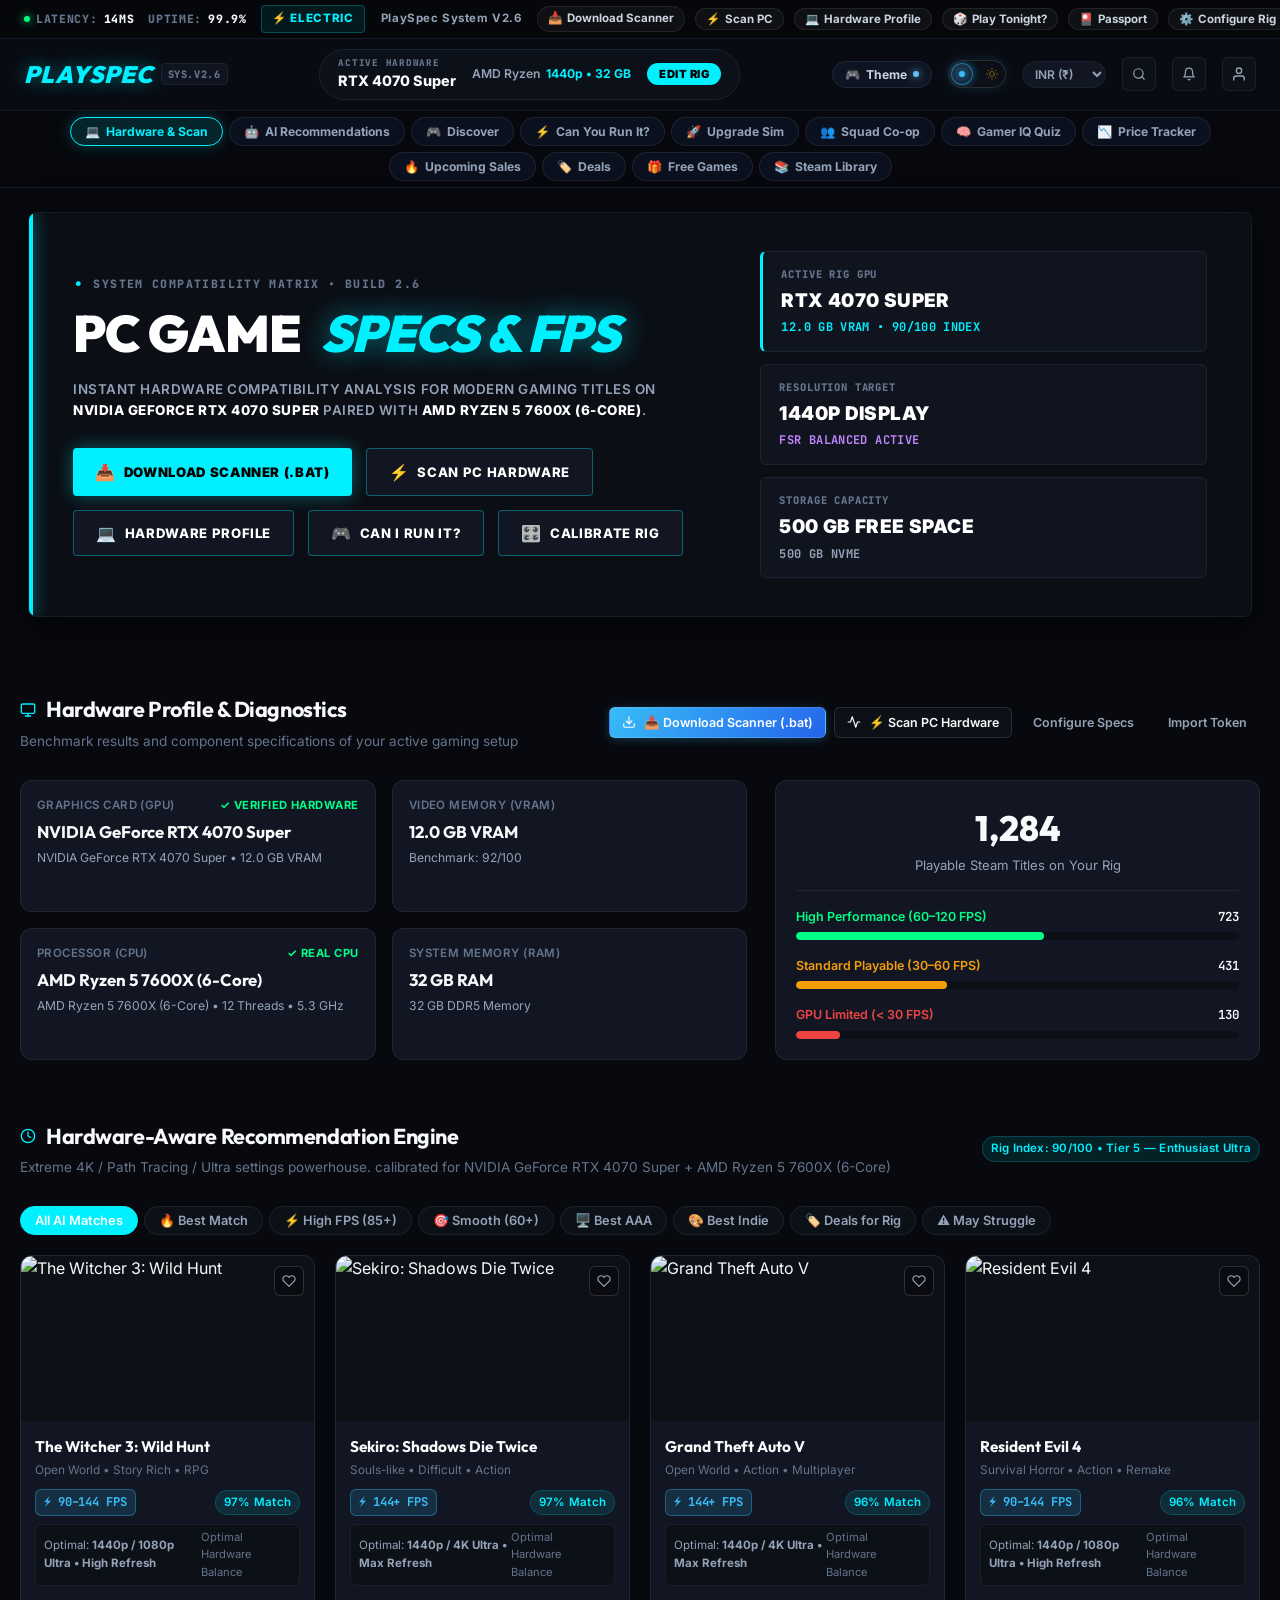
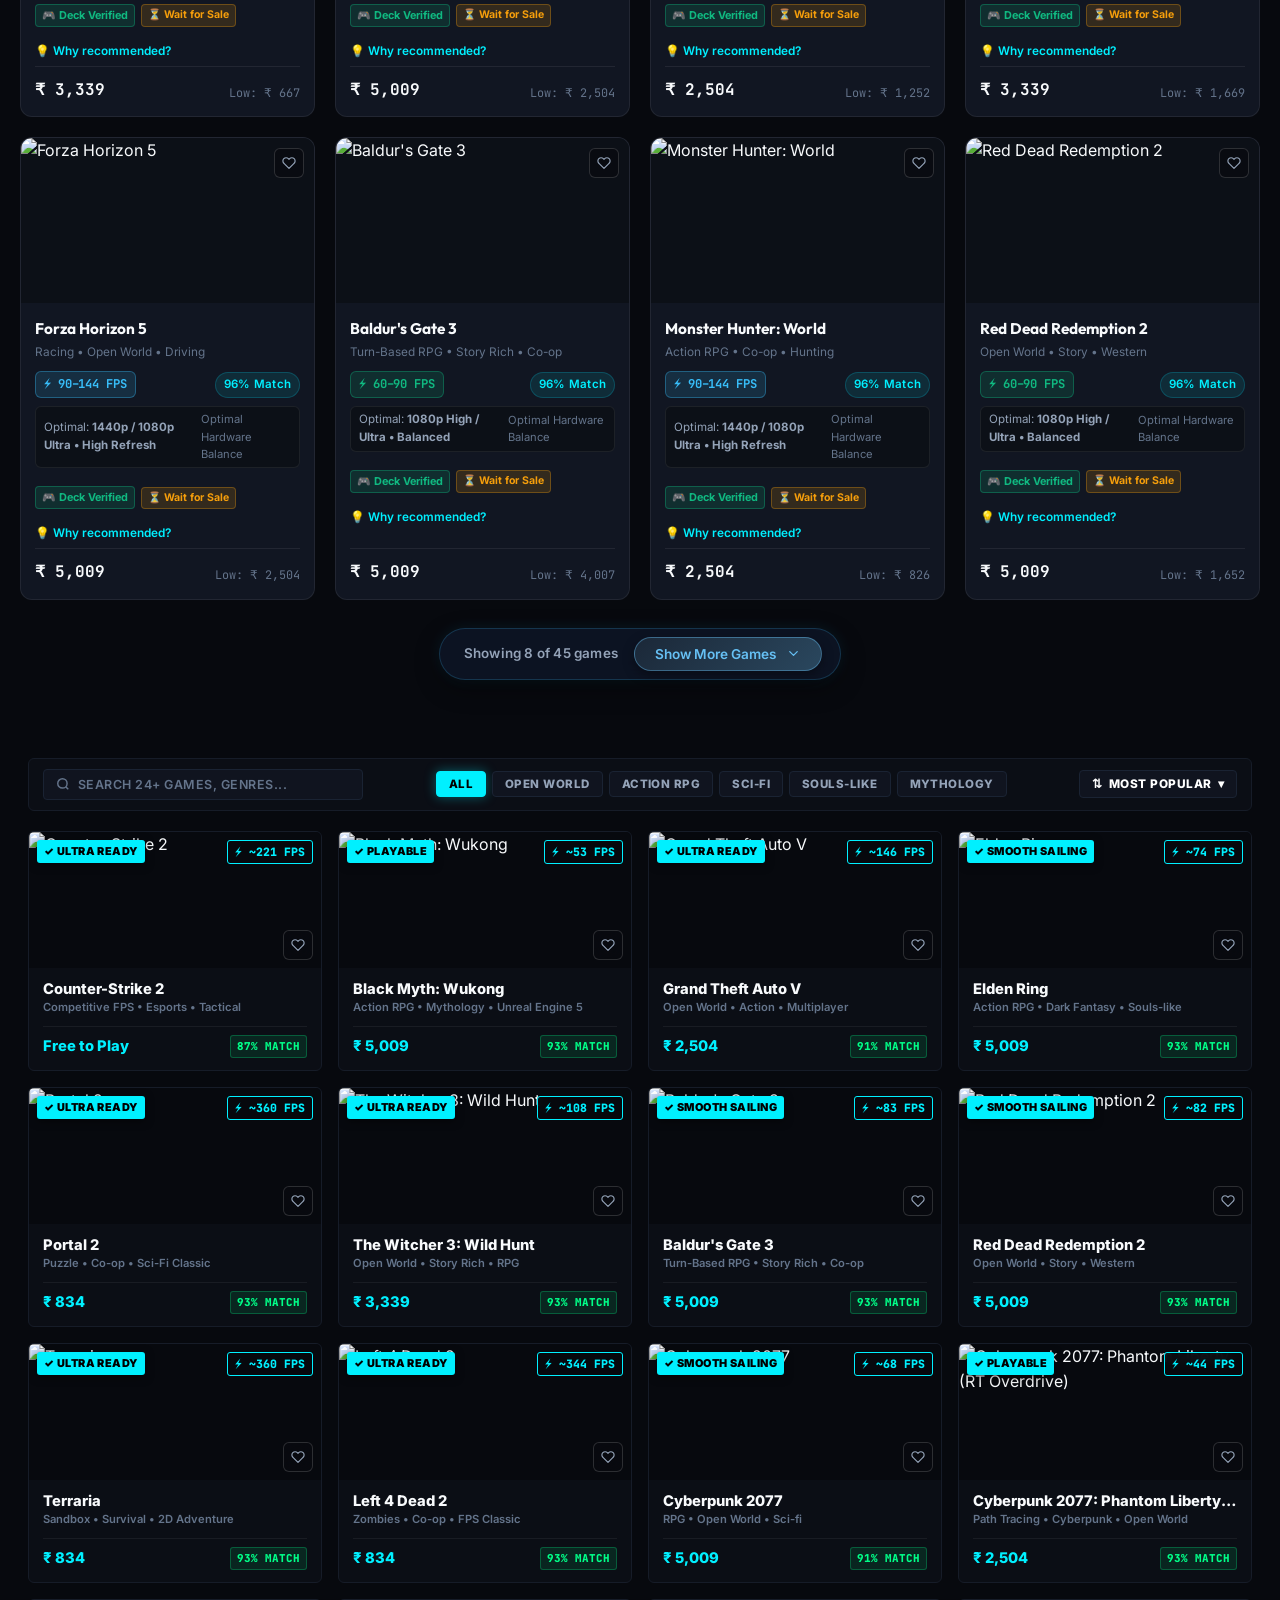
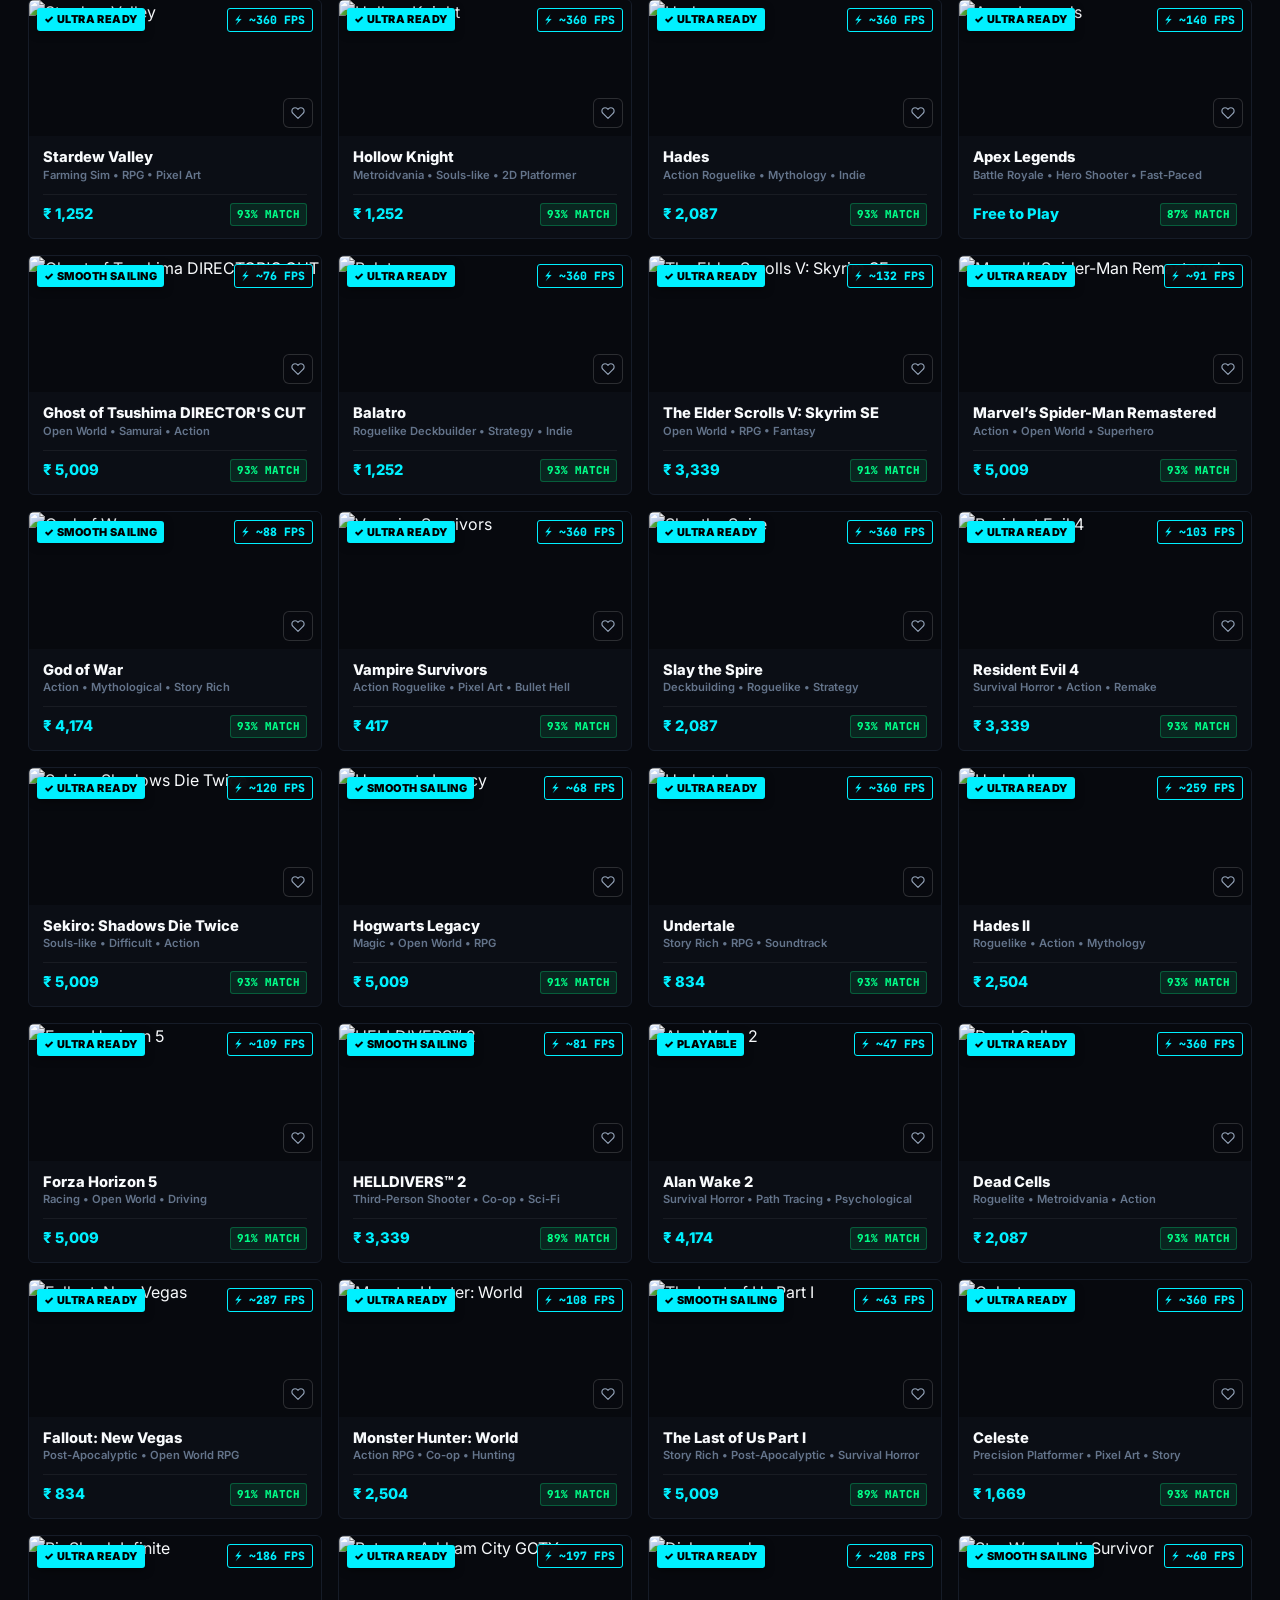
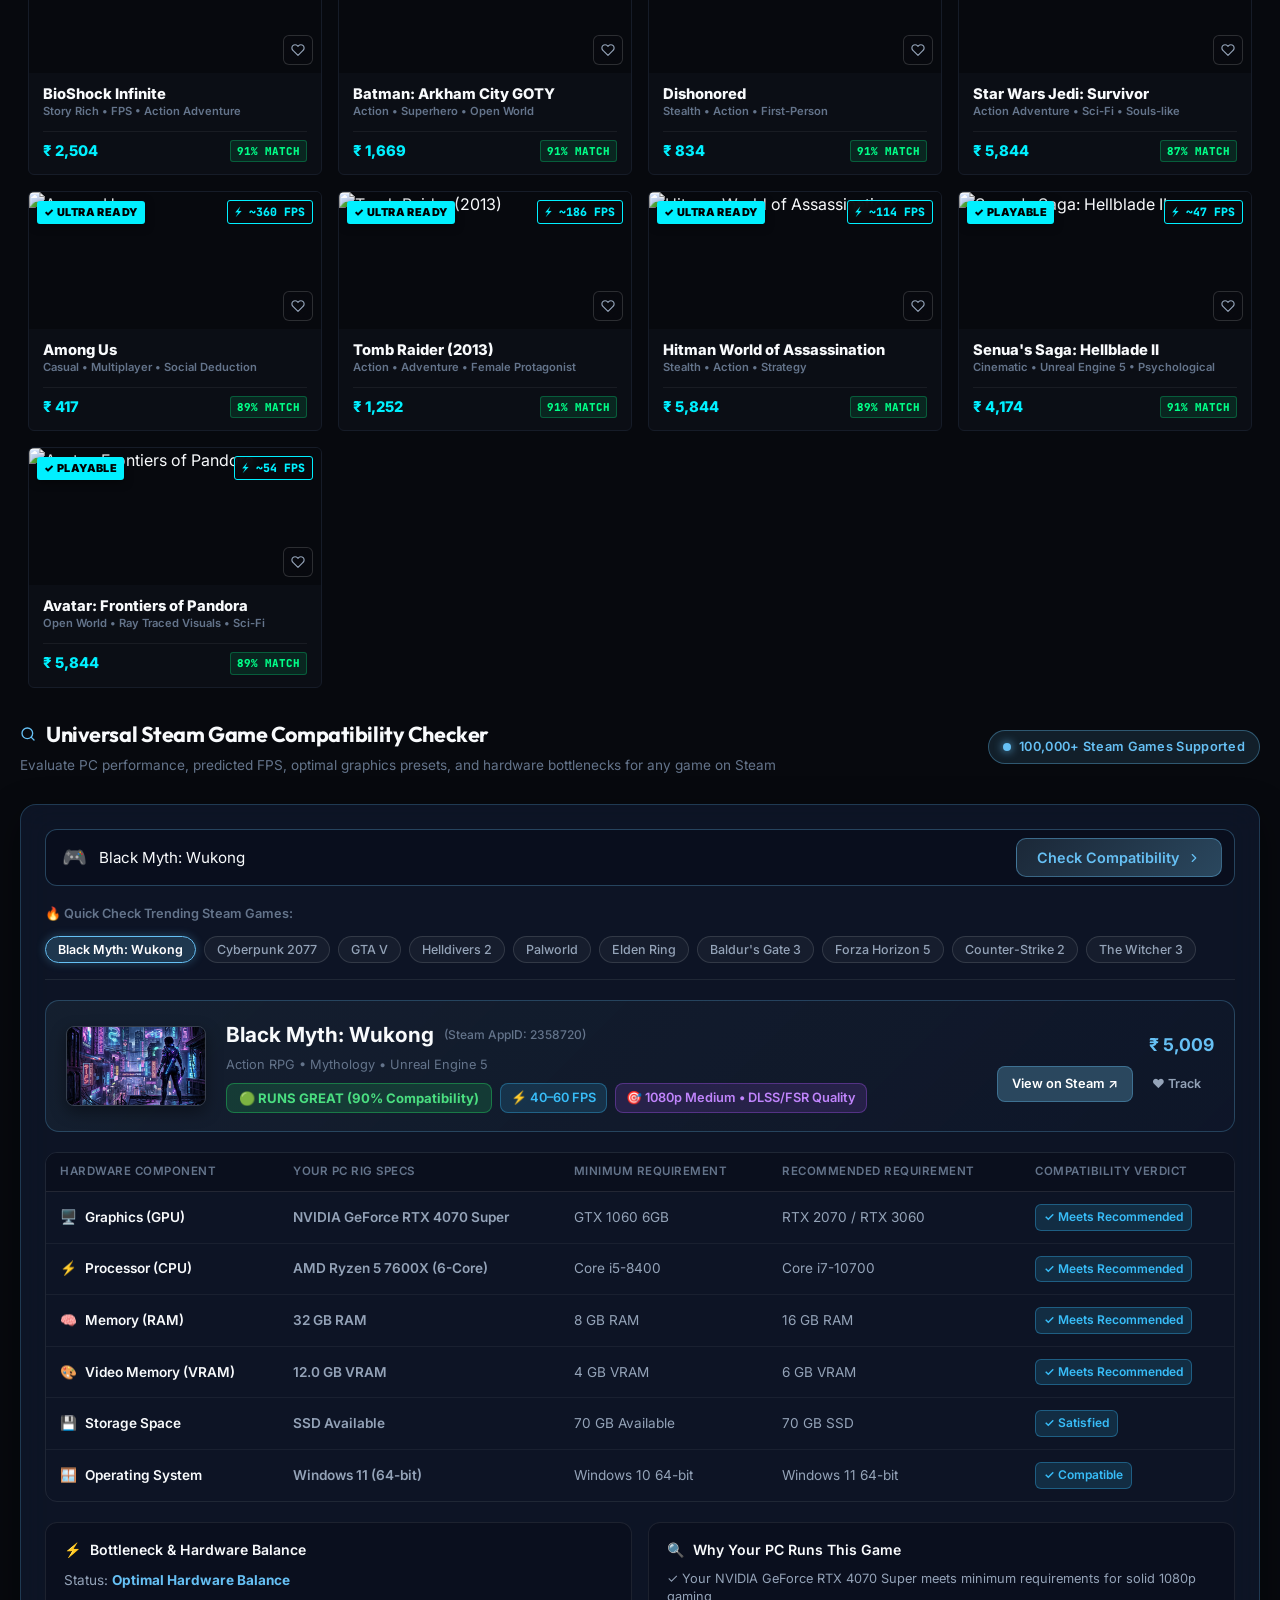
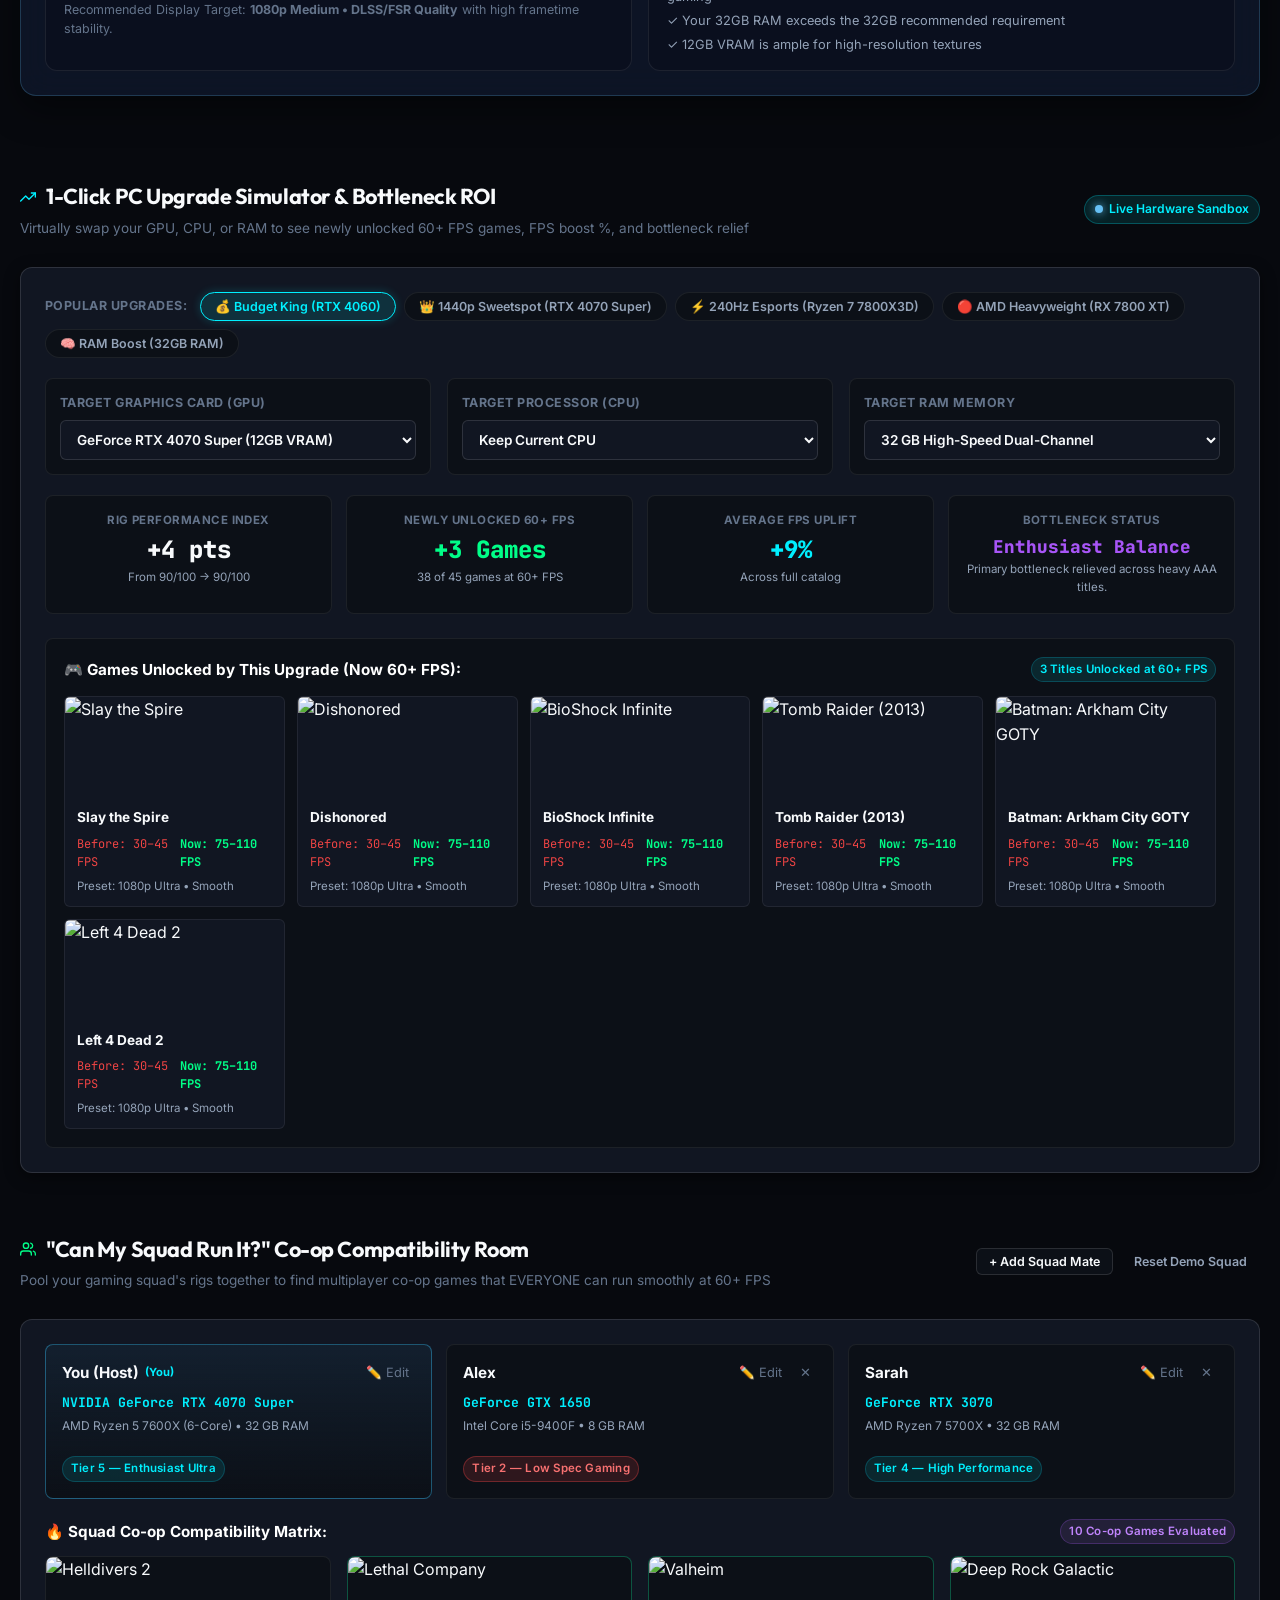
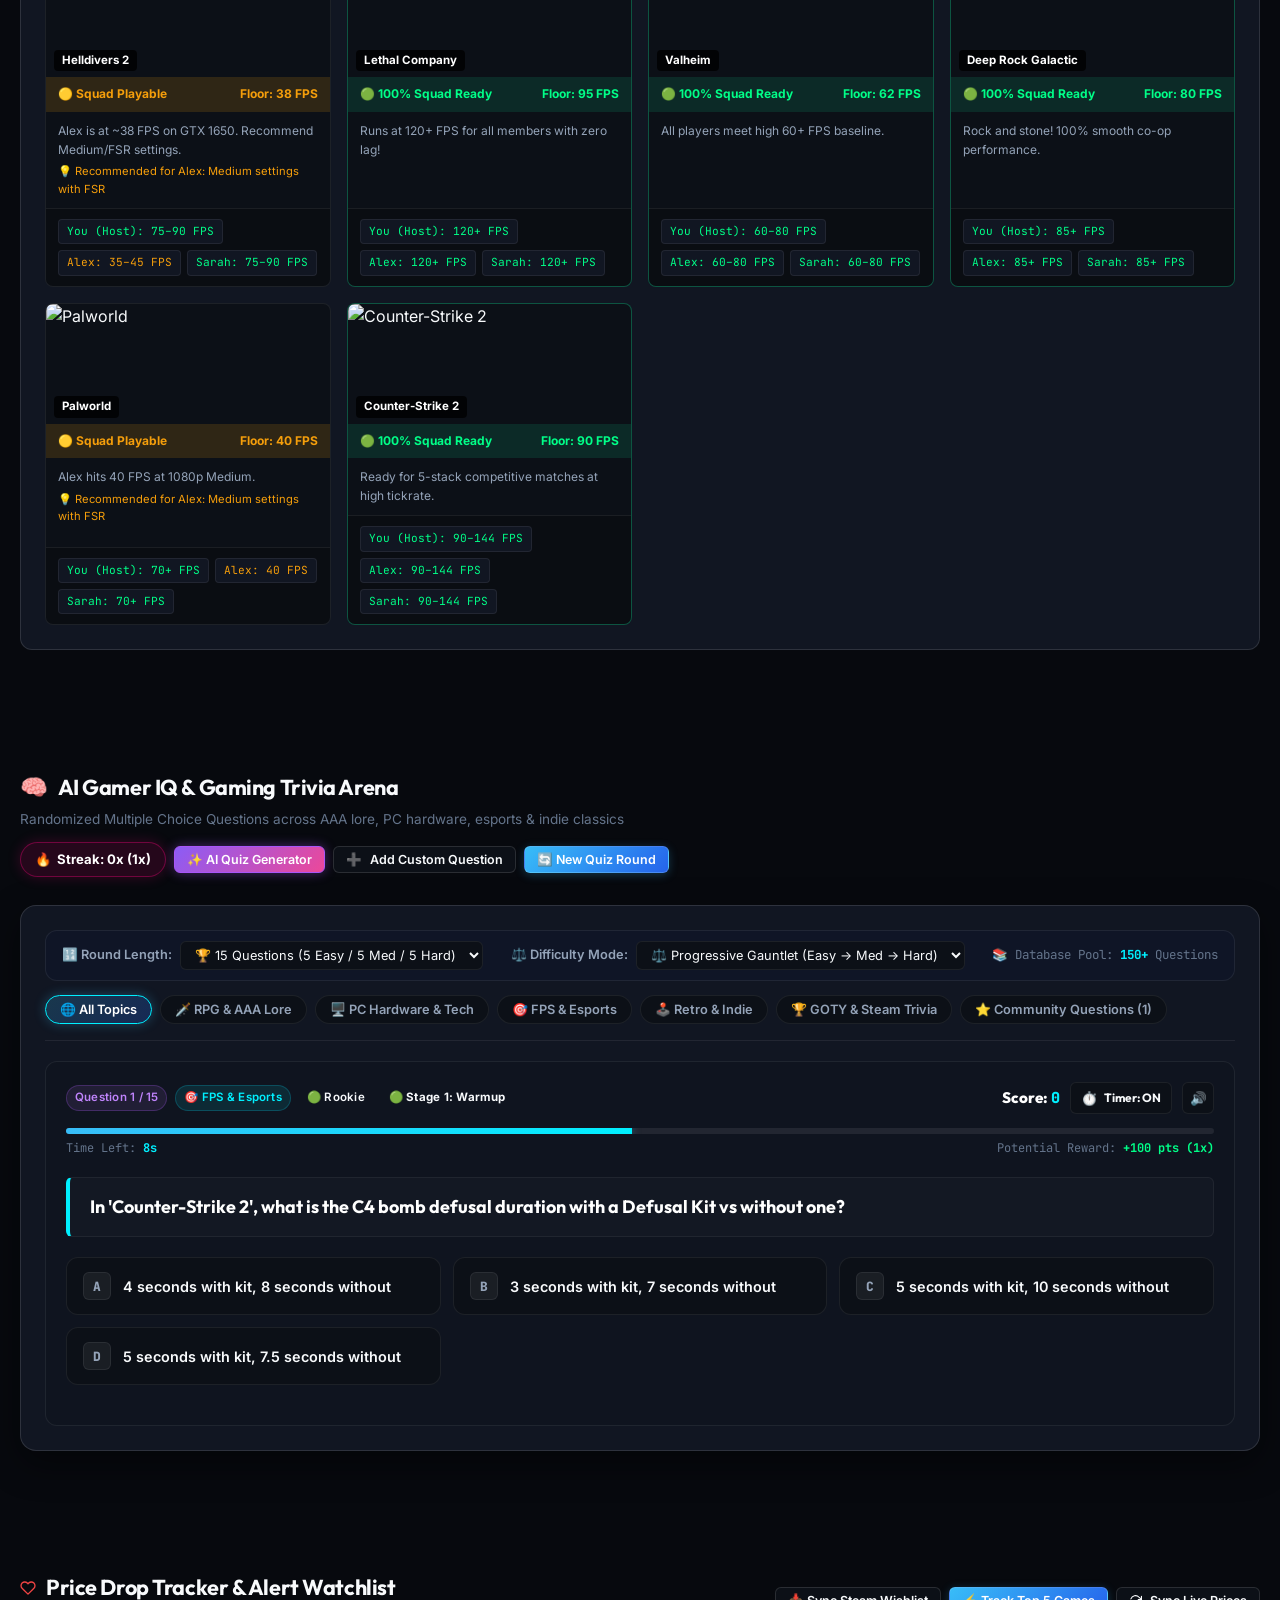
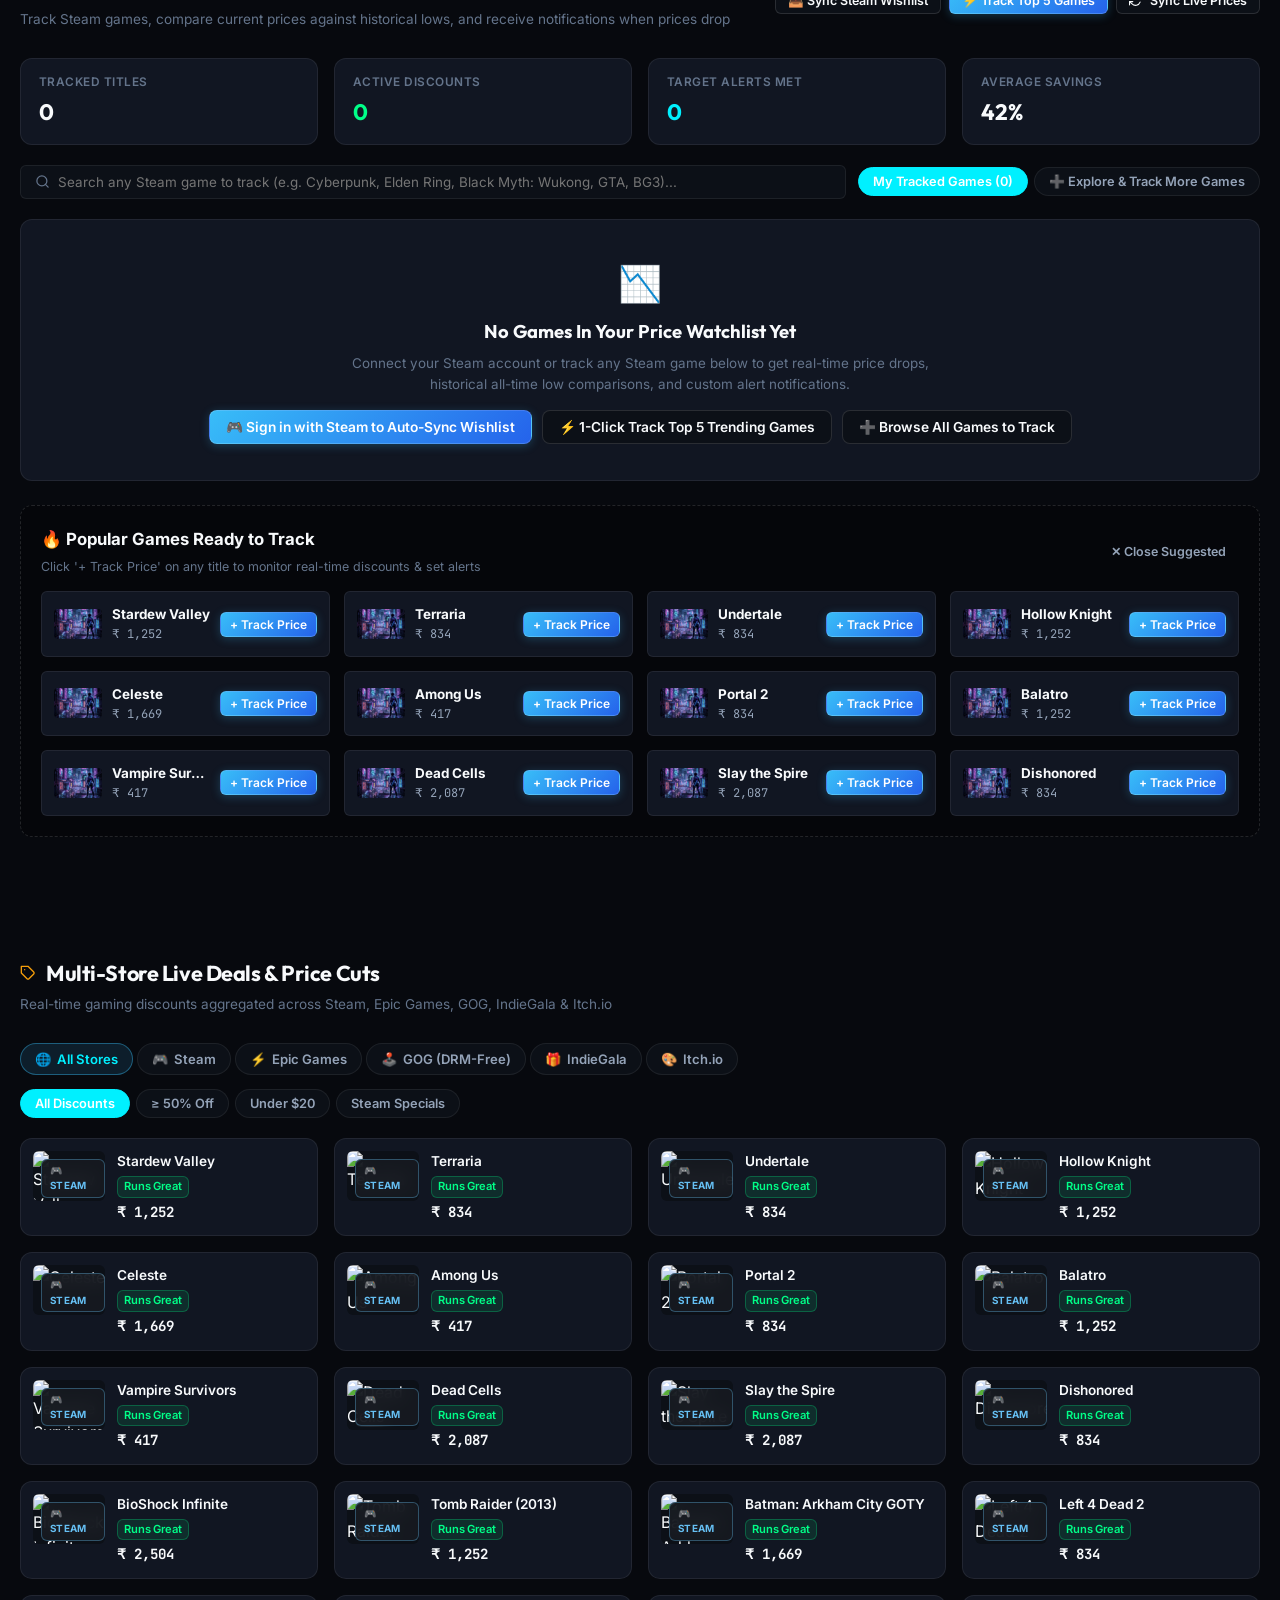
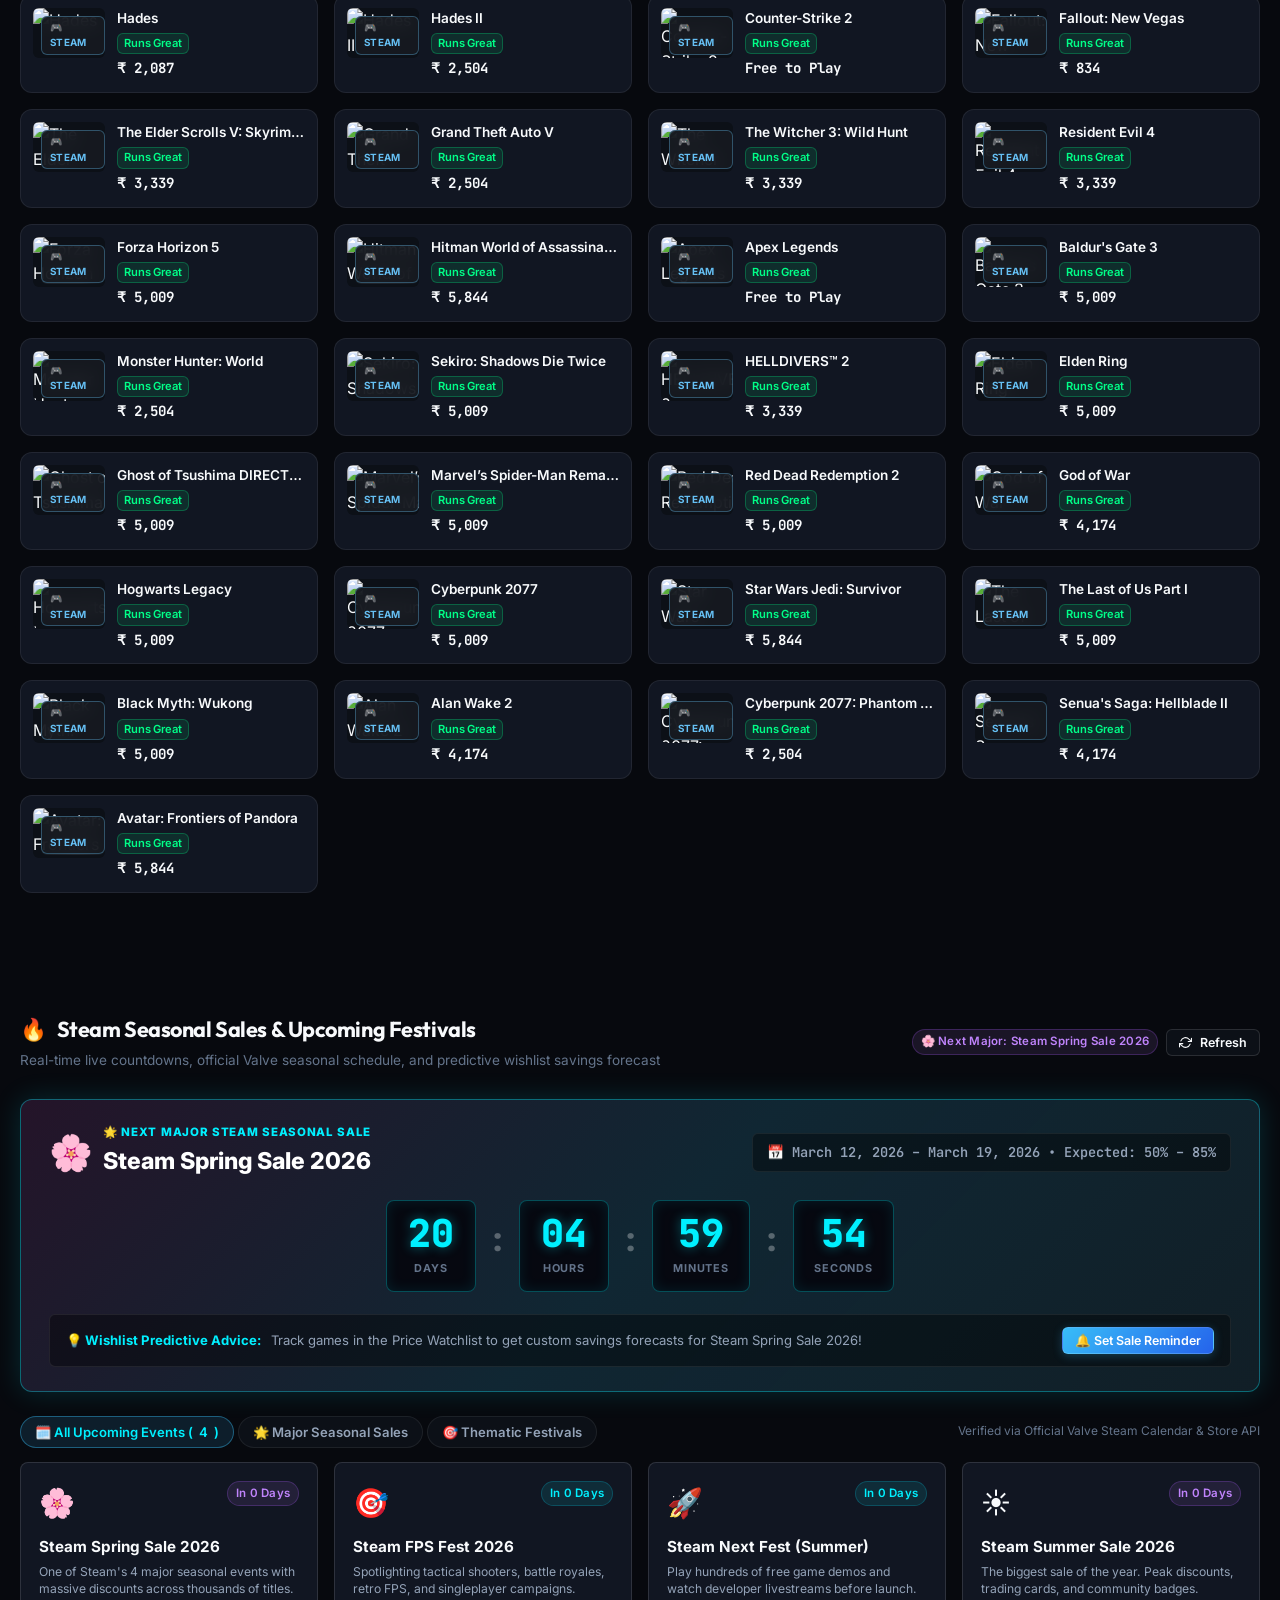
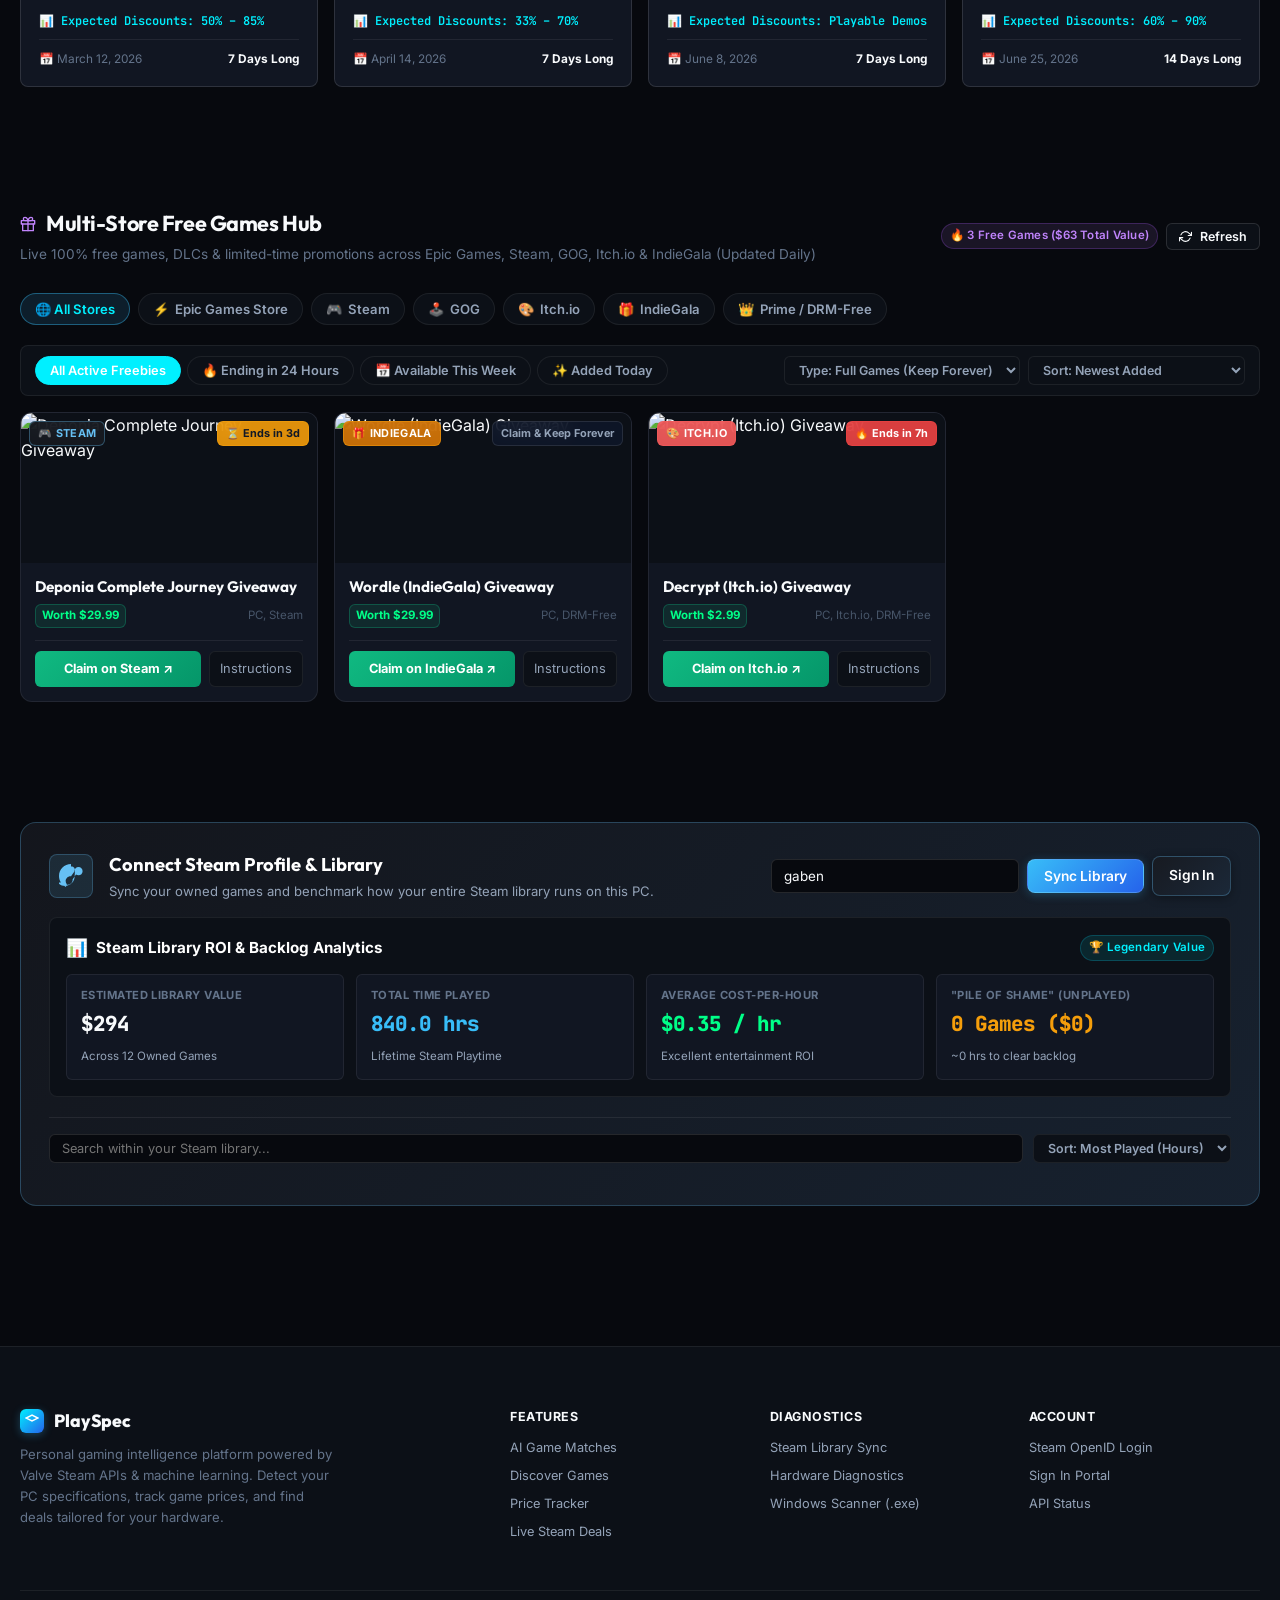
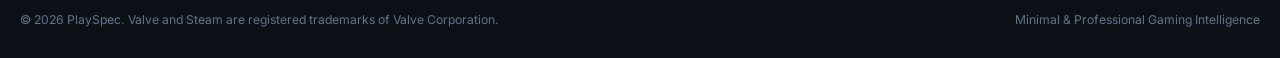
==== commit e3e460eb: "Position AI Recommendations section immediately after Hardware and Scan" ====
--- a/index.html
+++ b/index.html
@@ -258,6 +258,10 @@
           <span>💻</span>
           <span>Hardware & Scan</span>
         </button>
+        <button class="cyber-tab" data-tab-target="ml-recommendations" onclick="switchCyberTab('ml-recommendations')">
+          <span>🤖</span>
+          <span>AI Recommendations</span>
+        </button>
         <button class="cyber-tab" data-tab-target="game-database" onclick="switchCyberTab('game-database')">
           <span>🎮</span>
           <span>Discover</span>
@@ -265,10 +269,6 @@
         <button class="cyber-tab" data-tab-target="steam-compatibility" onclick="switchCyberTab('steam-compatibility')">
           <span>⚡</span>
           <span>Can You Run It?</span>
-        </button>
-        <button class="cyber-tab" data-tab-target="ml-recommendations" onclick="switchCyberTab('ml-recommendations')">
-          <span>🤖</span>
-          <span>AI Recommendations</span>
         </button>
         <button class="cyber-tab" data-tab-target="upgrade-simulator" onclick="switchCyberTab('upgrade-simulator')">
           <span>🚀</span>
@@ -472,6 +472,54 @@
       </div>
     </section>
 
+    <!-- ── AI / ML SPEC-BASED GAME RECOMMENDATIONS ── -->
+    <section class="section" style="padding-top:0" id="ml-recommendations">
+      <div class="container">
+        <div class="section-header">
+          <div class="section-title-wrap">
+            <h2 class="section-title">
+              <svg class="svg-icon svg-stroke" viewBox="0 0 24 24" style="color:var(--brand-blue)">
+                <path d="M12 2a10 10 0 0 1 10 10c0 5.52-4.48 10-10 10S2 17.52 2 12 6.48 2 12 2z"></path>
+                <path d="M12 6v6l4 2"></path>
+              </svg>
+              Hardware-Aware Recommendation Engine
+            </h2>
+            <span class="section-subtitle" id="mlRigSubtitle">Predicted FPS, optimal graphics presets, and hardware compatibility tailored for your PC</span>
+          </div>
+          <div style="display:flex;align-items:center;gap:10px;flex-wrap:wrap">
+            <span class="badge badge-purple" id="mlPersonalizedBadge" style="display:none" onclick="openHistoryModal()">🔥 Personalized for you</span>
+            <span class="badge badge-cyan" id="mlTierBadge">Rig Index: Calculating...</span>
+          </div>
+        </div>
+
+        <div class="tab-filters" id="mlFilterTabs">
+          <button class="tab-filter active" data-ml-filter="all">All AI Matches</button>
+          <button class="tab-filter" data-ml-filter="best">🔥 Best Match</button>
+          <button class="tab-filter" data-ml-filter="maxout">⚡ High FPS (85+)</button>
+          <button class="tab-filter" data-ml-filter="smooth">🎯 Smooth (60+)</button>
+          <button class="tab-filter" data-ml-filter="aaa">🖥️ Best AAA</button>
+          <button class="tab-filter" data-ml-filter="indie">🎨 Best Indie</button>
+          <button class="tab-filter" data-ml-filter="history" id="mlHistoryFilterTab" style="display:none">🎮 History Matches</button>
+          <button class="tab-filter" data-ml-filter="deals">🏷️ Deals for Rig</button>
+          <button class="tab-filter" data-ml-filter="struggle" id="mlStruggleTab">⚠️ May Struggle</button>
+        </div>
+
+        <div class="games-row" id="mlRecommendationsRow">
+          <!-- Populated by ML Engine -->
+        </div>
+
+        <div id="mlRecommendationsPagination" class="ml-pagination-container" style="display:none">
+          <div class="ml-pagination-inner">
+            <span class="ml-pagination-count" id="mlPaginationCount">Showing 8 of 45 games</span>
+            <button class="btn btn-steam-load-more" id="mlLoadMoreBtn" onclick="loadMoreMLRecommendations()">
+              <span>Show More Games</span>
+              <svg class="svg-icon svg-stroke" viewBox="0 0 24 24" style="width:15px;height:15px;margin-left:4px"><polyline points="6 9 12 15 18 9"></polyline></svg>
+            </button>
+          </div>
+        </div>
+      </div>
+    </section>
+
     <!-- ── PC GAME DATABASE & LIVE SEARCH/FILTER BAR ── -->
     <section class="cyber-database-section" id="game-database">
       <div class="cyber-filter-bar">
@@ -586,54 +634,6 @@
           <!-- Live Result Container -->
           <div class="steam-compat-result-card" id="steamCompatResultCard">
             <!-- Populated dynamically by JS -->
-          </div>
-        </div>
-      </div>
-    </section>
-
-    <!-- ── AI / ML SPEC-BASED GAME RECOMMENDATIONS ── -->
-    <section class="section" style="padding-top:0" id="ml-recommendations">
-      <div class="container">
-        <div class="section-header">
-          <div class="section-title-wrap">
-            <h2 class="section-title">
-              <svg class="svg-icon svg-stroke" viewBox="0 0 24 24" style="color:var(--brand-blue)">
-                <path d="M12 2a10 10 0 0 1 10 10c0 5.52-4.48 10-10 10S2 17.52 2 12 6.48 2 12 2z"></path>
-                <path d="M12 6v6l4 2"></path>
-              </svg>
-              Hardware-Aware Recommendation Engine
-            </h2>
-            <span class="section-subtitle" id="mlRigSubtitle">Predicted FPS, optimal graphics presets, and hardware compatibility tailored for your PC</span>
-          </div>
-          <div style="display:flex;align-items:center;gap:10px;flex-wrap:wrap">
-            <span class="badge badge-purple" id="mlPersonalizedBadge" style="display:none" onclick="openHistoryModal()">🔥 Personalized for you</span>
-            <span class="badge badge-cyan" id="mlTierBadge">Rig Index: Calculating...</span>
-          </div>
-        </div>
-
-        <div class="tab-filters" id="mlFilterTabs">
-          <button class="tab-filter active" data-ml-filter="all">All AI Matches</button>
-          <button class="tab-filter" data-ml-filter="best">🔥 Best Match</button>
-          <button class="tab-filter" data-ml-filter="maxout">⚡ High FPS (85+)</button>
-          <button class="tab-filter" data-ml-filter="smooth">🎯 Smooth (60+)</button>
-          <button class="tab-filter" data-ml-filter="aaa">🖥️ Best AAA</button>
-          <button class="tab-filter" data-ml-filter="indie">🎨 Best Indie</button>
-          <button class="tab-filter" data-ml-filter="history" id="mlHistoryFilterTab" style="display:none">🎮 History Matches</button>
-          <button class="tab-filter" data-ml-filter="deals">🏷️ Deals for Rig</button>
-          <button class="tab-filter" data-ml-filter="struggle" id="mlStruggleTab">⚠️ May Struggle</button>
-        </div>
-
-        <div class="games-row" id="mlRecommendationsRow">
-          <!-- Populated by ML Engine -->
-        </div>
-
-        <div id="mlRecommendationsPagination" class="ml-pagination-container" style="display:none">
-          <div class="ml-pagination-inner">
-            <span class="ml-pagination-count" id="mlPaginationCount">Showing 8 of 45 games</span>
-            <button class="btn btn-steam-load-more" id="mlLoadMoreBtn" onclick="loadMoreMLRecommendations()">
-              <span>Show More Games</span>
-              <svg class="svg-icon svg-stroke" viewBox="0 0 24 24" style="width:15px;height:15px;margin-left:4px"><polyline points="6 9 12 15 18 9"></polyline></svg>
-            </button>
           </div>
         </div>
       </div>
